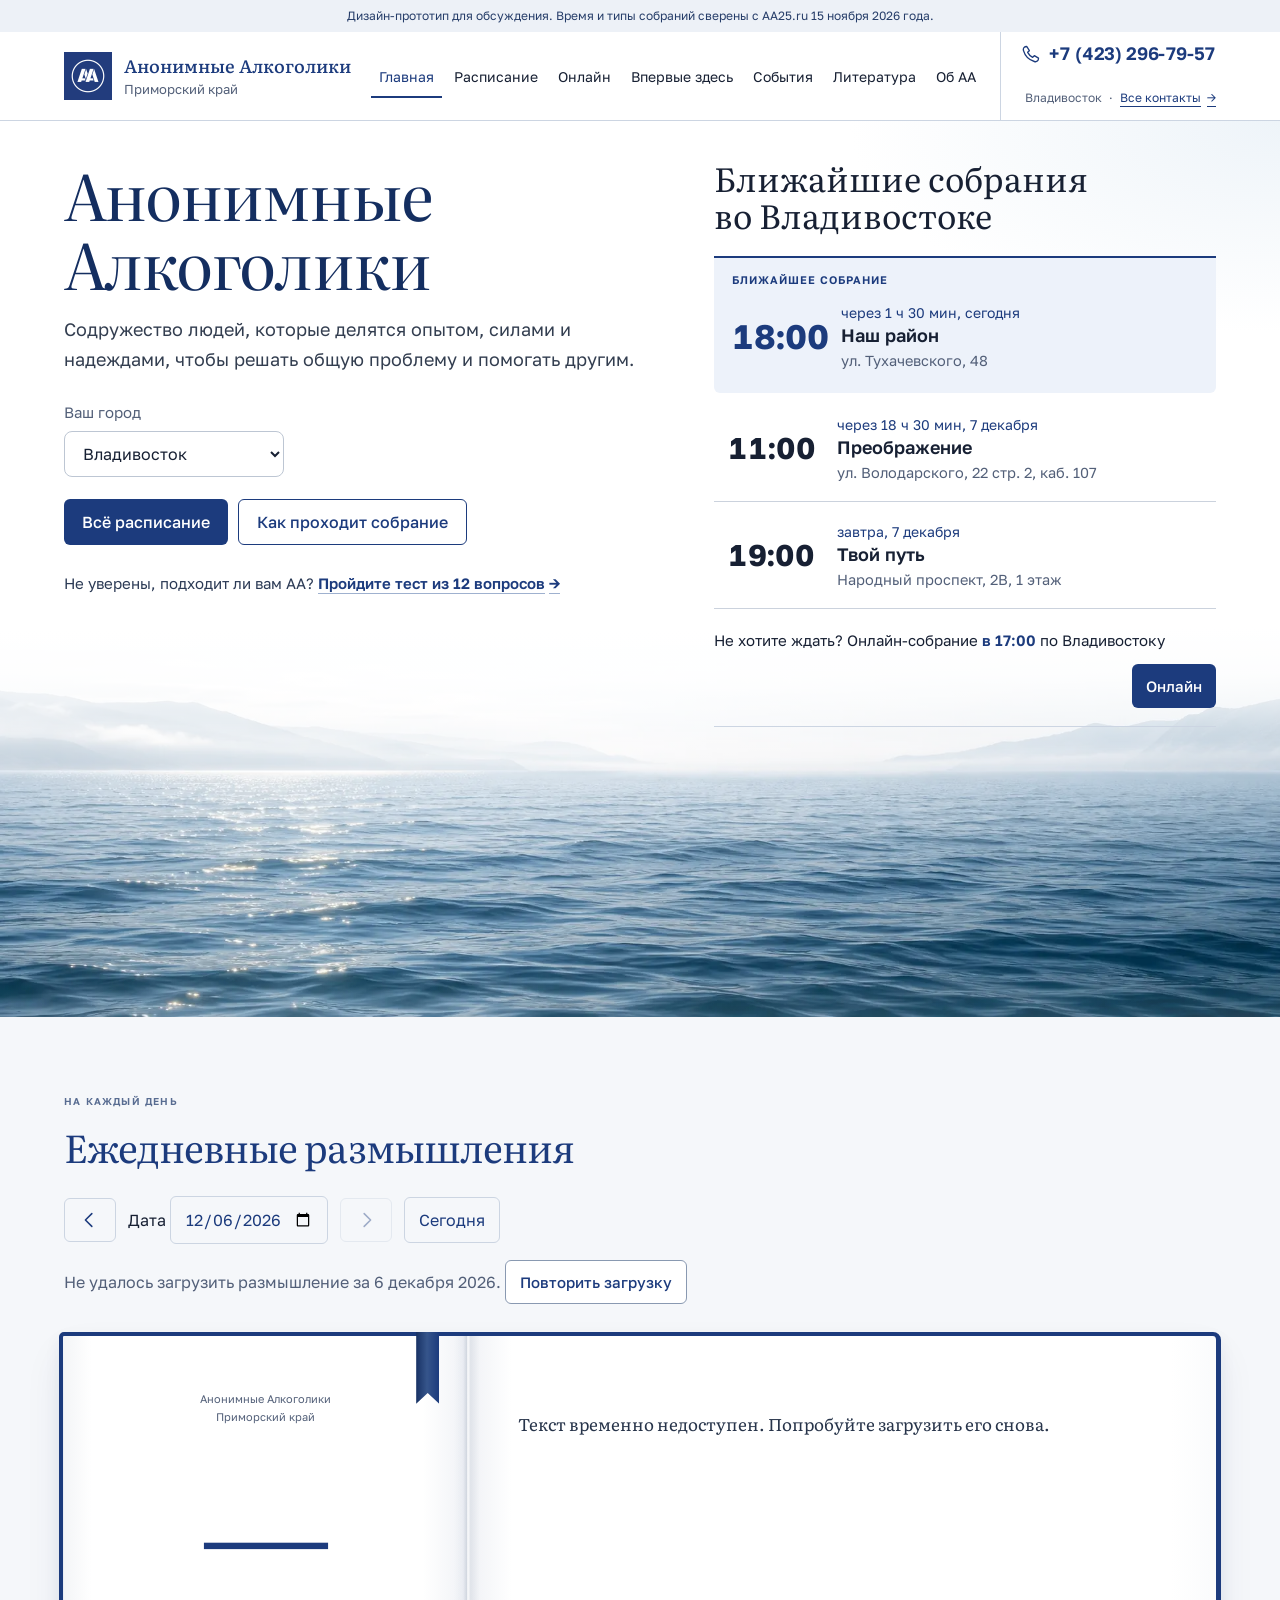
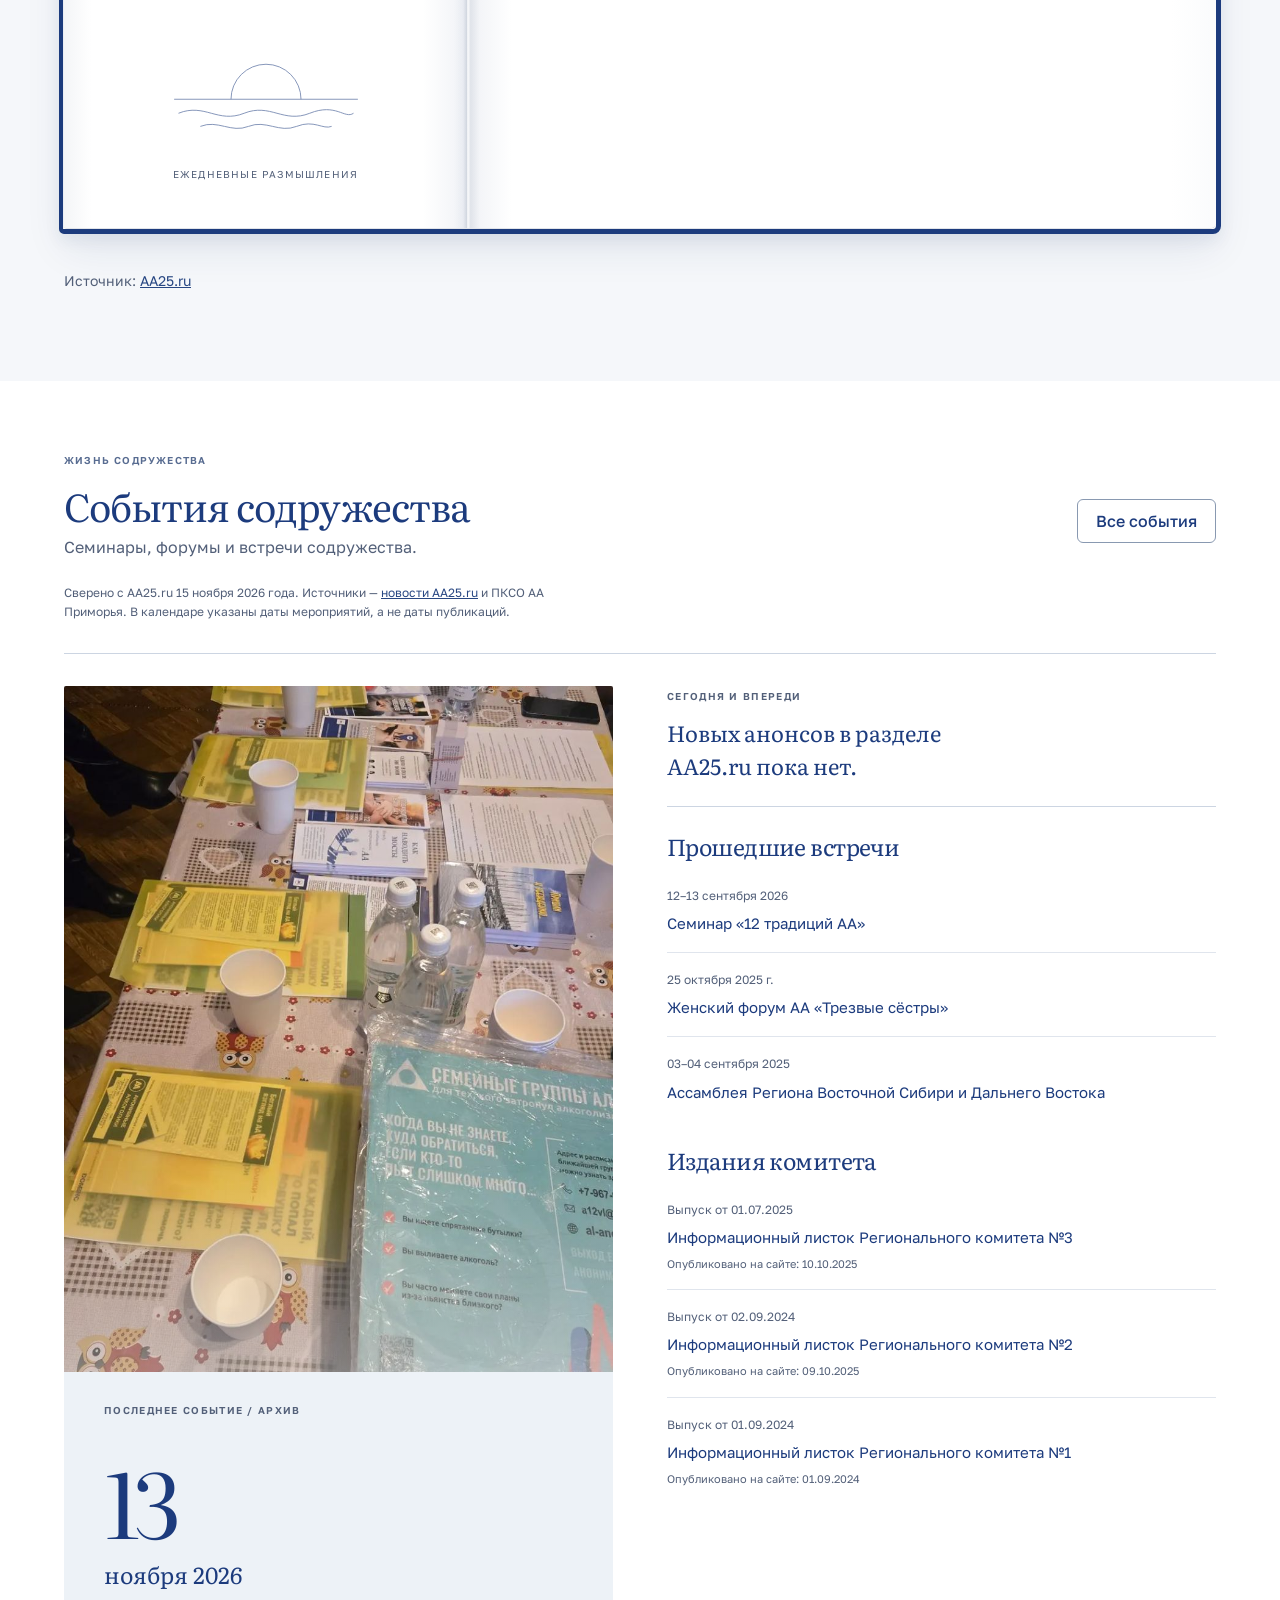
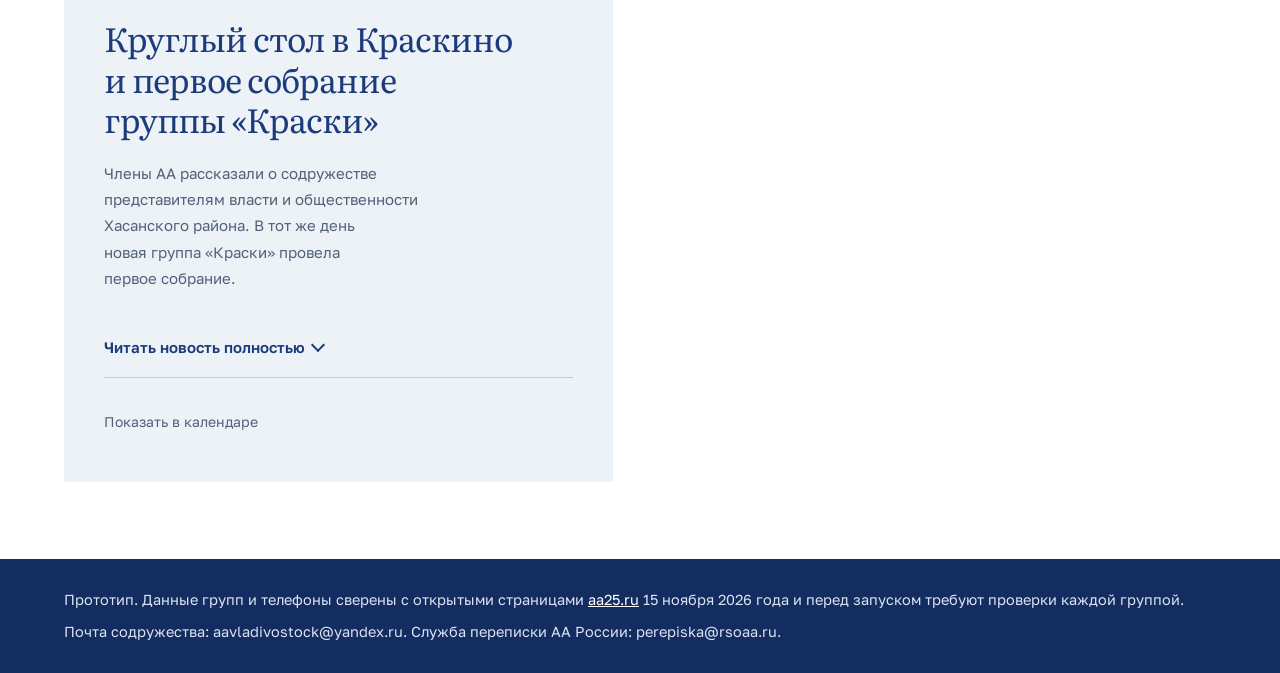
==== v2/index.html @ 610d0e95 "«Краски» — открытые собрания; версии у файлов скриптов и стилей, чтобы браузер не показывал старое C" ====
<!DOCTYPE html>
<html lang="ru">
<head>
<meta charset="utf-8">
<meta name="viewport" content="width=device-width, initial-scale=1">
<title>Прототип: Анонимные Алкоголики Приморского края</title>
<link rel="preconnect" href="https://fonts.googleapis.com">
<link rel="preconnect" href="https://fonts.gstatic.com" crossorigin>
<link href="https://fonts.googleapis.com/css2?family=Golos+Text:wght@400;600&family=Literata:opsz,wght@7..72,400&display=swap" rel="stylesheet">

<link rel="stylesheet" href="assets/styles/style-1.css?v=20261116c">
<link rel="stylesheet" href="assets/styles/style-2.css?v=20261116c">
<script id="reading-archive" type="application/json">{"11-15":{"date":"2026-11-15T00:00:00","link":"https://aa25.ru/2026/11/15/15-%d0%bd%d0%be%d1%8f%d0%b1%d1%80%d1%8f/","title":{"rendered":"15 ноября"},"content":{"rendered":"\n\u003ch1 class=\"wp-block-heading\">ЖИЗНЕННО ВАЖНАЯ ПОДДЕРЖКА\u003c/h1>\n\n\n\n\u003cblockquote class=\"wp-block-quote is-layout-flow wp-block-quote-is-layout-flow\">\u003cp>\u003cstrong>Те из нас, кто стал регулярно молиться, не могут обходиться без молитвы как без воздуха, пищи или солнечного света. И по одним и тем же причинам. Когда мы отказываем себе в воздухе, свете или пище, наше тело страдает. Точно также, когда мы отказываемся от медитации и молитвы, мы лишаем наше сознание, наши чувства и нашу интуицию жизненно необходимой для них поддержки. \u003c/strong>\u003cbr>\u003cstrong>\u003cem>\u003ca href=\"http://bonifatiy.narod.ru/12x12/12cont.htm\">Двенадцать шагов и двенадцать традиций\u003c/a>, с. 110-111\u003cbr>Twelve Steps and Twelve Traditions, p. 97\u003c/em>\u003c/strong>\u003c/p>\u003c/blockquote>\n\n\n\n\u003cp class=\"wp-block-paragraph\">Одиннадцатый Шаг не должен подавлять меня. Осознанный контакт с Богом может быть таким же простым и столь же глубоким, как и осознанный контакт с другим человеком. Я могу улыбаться. Я могу слушать. Я могу прощать. Каждая встреча с другим человеком — это возможность для молитвы, для признания присутствия во мне Бога. \u003cbr>\u003cbr>Сегодня я могу немного приблизить себя к Высшей Силе. Чем больше я ищу красоту Божьего творения в других людях, тем увереннее я в Его присутствии во мне\u003c/p>\n","protected":false}},"11-14":{"date":"2026-11-14T00:00:00","link":"https://aa25.ru/2026/11/14/14-%d0%bd%d0%be%d1%8f%d0%b1%d1%80%d1%8f/","title":{"rendered":"14 ноября"},"content":{"rendered":"\n\u003ch1 class=\"wp-block-heading\">ИНТУИЦИЯ И ВДОХНОВЕНИЕ\u003c/h1>\n\n\n\n\u003cblockquote class=\"wp-block-quote is-layout-flow wp-block-quote-is-layout-flow\">\u003cp>\u003cstrong>&#8230;должны просить вдохновения у Бога, чтобы у нас появились интуитивные мысли или решения. Мы успокаиваемся и не нервничаем. Мы ни с кем и ни с чем не боремся. \u003c/strong>\u003cbr>\u003cstrong>\u003cem>Анонимные Алкоголики, с. 84\u003cbr>Alcoholics Anonymous, p. 86\u003c/em>\u003c/strong>\u003c/p>\u003c/blockquote>\n\n\n\n\u003cp class=\"wp-block-paragraph\">Я трачу свое время на то, что по-настоящему люблю. Одиннадцатый Шаг — это соблюдение дисциплины, позволяющей мне и моей Высшей Силе быть вместе, напоминающей, что с Божьей помощью возможны у меня и интуиция, и вдохновение. Постоянно практикуя этот Шаг, я могу научиться любить себя. Упорными усилиями улучшая мой осознанный контакт с Высшей Силой, я напоминаю себе о своем нездоровом прошлом с его грандиозными размышлениями и планами и ложным ощущением своего всемогущества. Когда я прошу о силе исполнять Божью волю, я осознаю свое бессилие. Смирение и здоровая любовь к себе совместимы — и это прямой результат работы по Одиннадцатому Шагу\u003c/p>\n","protected":false}},"11-13":{"date":"2026-11-13T00:00:00","link":"https://aa25.ru/2026/11/13/13-%d0%bd%d0%be%d1%8f%d0%b1%d1%80%d1%8f/","title":{"rendered":"13 ноября"},"content":{"rendered":"\n\u003ch1 class=\"wp-block-heading\">ВЫГЛЯНУТЬ ЗА ПРЕДЕЛЫ СВОЕГО «Я»\u003c/h1>\n\n\n\n\u003cblockquote class=\"wp-block-quote is-layout-flow wp-block-quote-is-layout-flow\">\u003cp>\u003cstrong>В особенности мы просим освободить нас от своеволия и при этом помним, что не следует просить что-либо только для самого себя. Мы можем просить что-либо для себя, если это принесет пользу и другим. Мы никогда не молимся о том, чтобы осуществить свои эгоистические цели. \u003c/strong>\u003cbr>\u003cstrong>\u003cem>Анонимные Алкоголики, с. 84\u003cbr>Alcoholics Anonymous, p. 87\u003c/em>\u003c/strong>\u003c/p>\u003c/blockquote>\n\n\n\n\u003cp class=\"wp-block-paragraph\">Как активный алкоголик я позволял эгоизму цвести в моей жизни пышным цветом. Я так был поглощен своим пьянством и эгоистическими привычками, что люди и нравственные принципы всегда отходили на второй план. Сейчас, когда я больше молюсь о благополучии других, чем о «своих эгоистических интересах», я учусь отказываться от эгоистических привязанностей, заботясь о своих собратьях и готовясь к тому дню, когда мне потребуется отпустить все земные привязанности\u003c/p>\n","protected":false}},"11-12":{"date":"2026-11-12T00:00:00","link":"https://aa25.ru/2026/11/12/12-%d0%bd%d0%be%d1%8f%d0%b1%d1%80%d1%8f/","title":{"rendered":"12 ноября"},"content":{"rendered":"\n\u003ch1 class=\"wp-block-heading\">УТРЕННИЕ МЫСЛИ\u003c/h1>\n\n\n\n\u003cblockquote class=\"wp-block-quote is-layout-flow wp-block-quote-is-layout-flow\">\u003cp>\u003cstrong>Спрашивайте Его во время вашего углубленного утреннего размышления, что вы можете сделать для тех, кто еще болен. \u003c/strong>\u003cbr>\u003cstrong>\u003cem>Анонимные Алкоголики, с. 160\u003cbr>Alcoholics Anonymous, p. 164\u003c/em>\u003c/strong>\u003c/p>\u003c/blockquote>\n\n\n\n\u003cp class=\"wp-block-paragraph\">Многие годы я размышлял о Божьей воле в отношении меня, веря в то, что мне, возможно, уготована великая судьба. В конце концов, я родился в определенной вере, и разве не сказали мне еще в раннем детстве, что я «избран»? Когда я размышлял об этом слове, до меня \u003cem>наконец\u003c/em> дошло, что воля Божья, которую мне надлежит исполнить, проста и заключается в моей ежедневной работе по Двенадцатому Шагу. Более того, я осознал, что делать это нужно полной мерой моих сил и способностей. Вскоре я узнал, что такая практика помогает мне быть в гуще всех событий дня\u003c/p>\n","protected":false}},"11-11":{"date":"2026-11-11T00:00:00","link":"https://aa25.ru/2026/11/11/11-%d0%bd%d0%be%d1%8f%d0%b1%d1%80%d1%8f/","title":{"rendered":"11 ноября"},"content":{"rendered":"\n\u003ch1 class=\"wp-block-heading\">ПРИНЯТЬ САМОГО СЕБЯ\u003c/h1>\n\n\n\n\u003cblockquote class=\"wp-block-quote is-layout-flow wp-block-quote-is-layout-flow\">\u003cp>\u003cstrong>Мы знаем, что Бог с любовью присматривает за нами. Мы знаем, что, когда мы обратимся к Нему, все будет у нас хорошо и сегодня, и всегда&#8230; \u003c/strong>\u003cbr>\u003cstrong>\u003cem>\u003ca href=\"http://bonifatiy.narod.ru/12x12/12cont.htm\">Двенадцать шагов и двенадцать традиций\u003c/a>, с. 119\u003cbr>Twelve Steps and Twelve Traditions, p. 105\u003c/em>\u003c/strong>\u003c/p>\u003c/blockquote>\n\n\n\n\u003cp class=\"wp-block-paragraph\">Я молюсь за подаренную мне готовность помнить, что я дитя Бога, святая душа в человеческой оболочке и что моя основная и насущная задача — принимать, познавать, любить и воспитывать самого себя. Принимая себя, я принимаю Божью волю. Познавая и любя себя, я познаю и люблю Бога. Воспитывая себя, я действую по воле Божьей. \u003cbr>\u003cbr>Я молюсь о желании избавиться от высокомерной самокритики, чтобы славить Бога, при этом смиренно принимая себя и заботясь о себе\u003c/p>\n","protected":false}},"11-10":{"date":"2026-11-10T00:00:00","link":"https://aa25.ru/2026/11/10/10-%d0%bd%d0%be%d1%8f%d0%b1%d1%80%d1%8f/","title":{"rendered":"10 ноября"},"content":{"rendered":"\n\u003ch1 class=\"wp-block-heading\">ЧУВСТВО СОПРИЧАСТНОСТИ\u003c/h1>\n\n\n\n\u003cblockquote class=\"wp-block-quote is-layout-flow wp-block-quote-is-layout-flow\">\u003cp>\u003cstrong>Возможно, одна из самых больших наград, которую мы получаем за наши молитвы и медитацию, это чувство \u003cem>приобщения\u003c/em>. \u003c/strong>\u003cbr>\u003cstrong>\u003cem>\u003ca href=\"http://bonifatiy.narod.ru/12x12/12cont.htm\">Двенадцать шагов и двенадцать традиций\u003c/a>, с. 119\u003cbr>Twelve Steps and Twelve Traditions, p. 105\u003c/em>\u003c/strong>\u003c/p>\u003c/blockquote>\n\n\n\n\u003cp class=\"wp-block-paragraph\">Так вот оно что — сопричастность! После углубленного размышления я понял, что чувство, охватившее меня, было приобщением, чувством общности с другими, ведь мне было так легко и свободно. Я ощущал внутренний покой и готовность устранять мелкие неурядицы. Мне нравится мое чувство юмора. В ежедневной суете у меня возникает удивительное ощущение сопричастности созидательному потоку Божьего мира. То, что молитва и медитация напрямую вписаны в образ жизни АА, необычайно благотворно для всех нас\u003c/p>\n","protected":false}},"11-09":{"date":"2026-11-09T00:00:00","link":"https://aa25.ru/2026/11/09/9-%d0%bd%d0%be%d1%8f%d0%b1%d1%80%d1%8f/","title":{"rendered":"9 ноября"},"content":{"rendered":"\n\u003ch1 class=\"wp-block-heading\">ВОЙТИ В СОЛНЕЧНЫЙ СВЕТ\u003c/h1>\n\n\n\n\u003cblockquote class=\"wp-block-quote is-layout-flow wp-block-quote-is-layout-flow\">\u003cp>\u003cstrong>Но прежде всего мы захотим солнечного света; ничто не может расти в темноте. Углубленное размышление — это наш шаг вперёд, к солнечному свету. \u003c/strong>\u003cbr>\u003cstrong>\u003cem>Как это видит Билл\u003cbr>As Bill Sees It, p. 10\u003c/em>\u003c/strong>\u003c/p>\u003c/blockquote>\n\n\n\n\u003cp class=\"wp-block-paragraph\">Иногда мне кажется, что у меня нет времени на размышления и молитву, и забываю при этом, что раньше всегда находил время на выпивку. Время можно найти для чего угодно, особенно если я этого очень хочу. Планируя свой день, необходимо отвести какое-то время для ежедневных молитв и медитаций. По утрам я прочитываю страницу из книг нашего Содружества и говорю: «Благодарю Тебя, Боже!» вечером, перед сном. Когда молитва входит в привычку, я отвожу ей больше времени, не замечая даже, как она вклинивается в мой плотно занятый день. Если мне трудно молиться, я просто повторяю «Отче Наш», потому что эта молитва действительно охватывает всё. Затем я думаю о том, за что я благодарен, и произношу слова благодарности. \u003cbr>\u003cbr>Мне нет нужды закрываться где-то для молитвы. Это можно сделать и в помещении, где полно народу. Я просто мысленно отстраняюсь. По мере того как я продолжаю регулярно молиться, я понимаю, что мне уже не надо слов вслух, потому что Бог может слышать — и слышит мои мысли\u003c/p>\n","protected":false}},"11-08":{"date":"2026-11-08T00:00:00","link":"https://aa25.ru/2026/11/08/8-%d0%bd%d0%be%d1%8f%d0%b1%d1%80%d1%8f/","title":{"rendered":"8 ноября"},"content":{"rendered":"\n\u003ch1 class=\"wp-block-heading\">ИНДИВИДУАЛЬНОЕ ПУТЕШЕСТВИЕ\u003c/h1>\n\n\n\n\u003cblockquote class=\"wp-block-quote is-layout-flow wp-block-quote-is-layout-flow\">\u003cp>\u003cstrong>Искусство медитации всегда может совершенствоваться. Для этого не существует границ ни в ширину, ни в высоту. После такого наставления&#8230; становится ясно, что медитация — это индивидуальное путешествие в неизведанное, которое каждый из нас совершает по-своему. \u003c/strong>\u003cbr>\u003cstrong>\u003cem>\u003ca href=\"http://bonifatiy.narod.ru/12x12/12cont.htm\">Двенадцать шагов и двенадцать традиций\u003c/a>, с. 109\u003cbr>Twelve Steps and Twelve Traditions, p. 101\u003c/em>\u003c/strong>\u003c/p>\u003c/blockquote>\n\n\n\n\u003cp class=\"wp-block-paragraph\">Духовно я расту с Богом, как я Его понимаю, и с Ним обретаю себя истинного. Ежедневные размышления и молитвы укрепляют и обновляют мой источник благополучия. Тогда я открываюсь, чтобы принять все, что Он мне предлагает. С Богом я уверен, что мое жизненное путешествие будет таким, как хочет Он. Я благодарен, что в моей жизни есть Бог\u003c/p>\n","protected":false}},"11-07":{"date":"2026-11-07T00:00:00","link":"https://aa25.ru/2026/11/07/7-%d0%bd%d0%be%d1%8f%d0%b1%d1%80%d1%8f/","title":{"rendered":"7 ноября"},"content":{"rendered":"\n\u003ch1 class=\"wp-block-heading\">ОТПУСТИ И ПОЛОЖИСЬ НА БОГА\u003c/h1>\n\n\n\n\u003cblockquote class=\"wp-block-quote is-layout-flow wp-block-quote-is-layout-flow\">\u003cp>\u003cstrong>&#8230;молясь лишь о знании Его воли, которую нам надлежит исполнить, и о даровании силы для этого. \u003c/strong>\u003cbr>\u003cstrong>\u003cem>\u003ca href=\"http://bonifatiy.narod.ru/12x12/12cont.htm\">Двенадцать шагов и двенадцать традиций\u003c/a>, с. 109\u003cbr>Twelve Steps and Twelve Traditions, p. 96\u003c/em>\u003c/strong>\u003c/p>\u003c/blockquote>\n\n\n\n\u003cp class=\"wp-block-paragraph\">Когда я «отпускаю и полагаюсь на Бога», то и рассуждаю более ясно и мудро. Избавившись от сконцентрированности на чем-то конкретном, я быстро избавляюсь от боли и дискомфорта. А поскольку мне трудно «отпустить» мысли и чувства, причиняющие огромные страдания, то все, что мне нужно в этот момент, — позволить Богу, как я Его понимаю, освободить меня от них. И тогда тревожные мысли, чувства и воспоминания покидают меня. \u003cbr>\u003cbr>Получая помощь от Бога, я учусь понимать Его и день за днем справляться с любыми проблемами на моем пути. Только тогда я могу жить, побеждая алкоголь и наслаждаясь спокойной трезвостью\u003c/p>\n","protected":false}},"11-06":{"date":"2026-11-06T00:00:00","link":"https://aa25.ru/2026/11/06/6-%d0%bd%d0%be%d1%8f%d0%b1%d1%80%d1%8f/","title":{"rendered":"6 ноября"},"content":{"rendered":"\n\u003ch1 class=\"wp-block-heading\">ИДТИ В ПОТОКЕ\u003c/h1>\n\n\n\n\u003cblockquote class=\"wp-block-quote is-layout-flow wp-block-quote-is-layout-flow\">\u003cp>\u003cstrong>Стремились путем молитвы и размышления углубить соприкосновение с Богом, как мы понимали Его&#8230; \u003c/strong>\u003cbr>\u003cstrong>\u003cem>\u003ca href=\"http://bonifatiy.narod.ru/12x12/12cont.htm\">Двенадцать шагов и двенадцать традиций\u003c/a>, с. 109\u003cbr>Twelve Steps and Twelve Traditions, p. 96\u003c/em>\u003c/strong>\u003c/p>\u003c/blockquote>\n\n\n\n\u003cp class=\"wp-block-paragraph\">Первые слова, которые я произношу по утрам: «Я встаю, Боже, исполнять Твою волю». Это самая короткая молитва, которую я знаю, и она глубоко врезалась в мое сознание и душу. Молитва не изменяет отношение Бога ко мне, она изменяет мое отношение к Богу. В отличие от молитвы, углубленное размышление — это время тишины, время без слов. Сосредоточиться означает снять физическое напряжение, быть эмоционально спокойным, сконцентрированным и осознающим себя духовно. \u003cbr>\u003cbr>Один из способов держать себя открытым и улучшать свое осознанное соприкосновение с Богом — постоянно поддерживать в себе чувство благодарности Ему. Когда я благодарен, в моей жизни происходит много хорошего. Не Бог перегораживает этот поток, а мое негативное отношение\u003c/p>\n","protected":false}},"11-05":{"date":"2026-11-05T00:00:00","link":"https://aa25.ru/2026/11/05/5-%d0%bd%d0%be%d1%8f%d0%b1%d1%80%d1%8f/","title":{"rendered":"5 ноября"},"content":{"rendered":"\n\u003ch1 class=\"wp-block-heading\">КАЧЕСТВО ВЕРЫ\u003c/h1>\n\n\n\n\u003cblockquote class=\"wp-block-quote is-layout-flow wp-block-quote-is-layout-flow\">\u003cp>\u003cstrong>Здесь дело в качестве веры&#8230; Если мерить по большому счету, то мы так и не удосужились провести серьезную и глубокую критическую оценку своих душевных качеств&#8230; Мы даже не умели по-настоящему молиться. Мы всегда говорили: «Исполни мои желания» вместо того, чтобы сказать: «Да исполнится воля Твоя». \u003c/strong>\u003cbr>\u003cstrong>\u003cem>\u003ca href=\"http://bonifatiy.narod.ru/12x12/12cont.htm\">Двенадцать шагов и двенадцать традиций\u003c/a>, с. 39\u003cbr>Twelve Steps and Twelve Traditions, p. 32\u003c/em>\u003c/strong>\u003c/p>\u003c/blockquote>\n\n\n\n\u003cp class=\"wp-block-paragraph\">Бог не дарует мне материальных благ, не избавляет от страданий и бед. Но Он дает мне душевный покой и способность справляться с жизненными трудностями. Мои молитвы просты. Во-первых, в них выражается моя благодарность за все хорошее в моей жизни, независимо от того, насколько трудно мне это далось, и, во-вторых, я прошу только о силе и мудрости исполнять Его волю. Он отвечает решением моих проблем, поддержкой моей способности пережить ежедневные неурядицы со спокойствием, о котором я и не подозревал, и с силой, позволяющей на практике применять принципы АА в повседневных делах\u003c/p>\n","protected":false}},"11-04":{"date":"2026-11-04T00:00:00","link":"https://aa25.ru/2026/11/04/4-%d0%bd%d0%be%d1%8f%d0%b1%d1%80%d1%8f/","title":{"rendered":"4 ноября"},"content":{"rendered":"\n\u003ch1 class=\"wp-block-heading\">КАЖДОДНЕВНАЯ ДИСЦИПЛИНА\u003c/h1>\n\n\n\n\u003cblockquote class=\"wp-block-quote is-layout-flow wp-block-quote-is-layout-flow\">\u003cp>\u003cstrong>&#8230;но когда они [самоанализ, медитация и молитва] логически переплетены, они образуют нерушимое основание жизни человека. \u003c/strong>\u003cbr>\u003cstrong>\u003cem>\u003ca href=\"http://bonifatiy.narod.ru/12x12/12cont.htm\">Двенадцать шагов и двенадцать традиций\u003c/a>, с. 111\u003cbr>Twelve Steps and Twelve Traditions, p. 98\u003c/em>\u003c/strong>\u003c/p>\u003c/blockquote>\n\n\n\n\u003cp class=\"wp-block-paragraph\">Последними тремя Шагами Программы любящий Бог обуздывает мою своевольную натуру. Если я вечером уделяю хотя бы несколько минут просмотру основных событий дня, отмечая и признавая при этом не самые приятные их аспекты, то я таким образом собираю свою личную историю. А она крайне важна для самопознания. Я вижу свой духовный рост или его отсутствие и, молясь, прошу об освобождении меня от причиняющих мне боль и страдания недостатков. Медитация и молитва учат меня искусству сосредоточиться и слушать. Я чувствую, как затихают дневные страсти, когда я молюсь о Божьей воле и Его руководстве. Обращение к Нему за помощью в моем стремлении к совершенству позволяет мне по-новому посмотреть на повседневную обыденность. Теперь я знаю, что любая, хорошо выполненная мною работа достойна уважения. Ежедневная молитва и размышления дисциплинируют меня, поддерживают в здоровом душевном состоянии, готовым лицом к лицу встретить все, что несет мне день, без мыслей о выпивке\u003c/p>\n","protected":false}},"11-03":{"date":"2026-11-03T00:00:00","link":"https://aa25.ru/2026/11/03/3-%d0%bd%d0%be%d1%8f%d0%b1%d1%80%d1%8f/","title":{"rendered":"3 ноября"},"content":{"rendered":"\n\u003ch1 class=\"wp-block-heading\">СОСРЕДОТОЧИТЬСЯ И СЛУШАТЬ\u003c/h1>\n\n\n\n\u003cblockquote class=\"wp-block-quote is-layout-flow wp-block-quote-is-layout-flow\">\u003cp>\u003cstrong>Существует прямая связь между самоанализом, медитацией и молитвой. Взятые отдельно, они приносят много пользы и облегчения человеку. \u003c/strong>\u003cbr>\u003cstrong>\u003cem>\u003ca href=\"http://bonifatiy.narod.ru/12x12/12cont.htm\">Двенадцать шагов и двенадцать традиций\u003c/a>, с. 111\u003cbr>Twelve Steps and Twelve Traditions, p. 98\u003c/em>\u003c/strong>\u003c/p>\u003c/blockquote>\n\n\n\n\u003cp class=\"wp-block-paragraph\">Если я сначала занимаюсь самоанализом, у меня наверняка хватит смирения для молитвы и размышления, потому что я увижу и почувствую необходимость этого. Некоторые предпочитают начинать с молитвы и завершать ею, самоанализ же и медитацию оставляя где-то посередине. Другие начинают с углубленного размышления, стремясь услышать от Бога совет о своих скрытых или не известных еще недостатках. Еще кто-то письменно или устно работает по своим недостаткам, заканчивая словами благодарности или благодарственной молитвой. \u003cbr>\u003cbr>Эти три составляющие: самоанализ, углубленное размышление и молитва — образуют круг без начала и без конца. Независимо от того, где и как я начинаю, в конце концов я достигаю цели — самой лучшей жизни\u003c/p>\n","protected":false}},"11-02":{"date":"2026-11-02T00:00:00","link":"https://aa25.ru/2026/11/02/2-%d0%bd%d0%be%d1%8f%d0%b1%d1%80%d1%8f/","title":{"rendered":"2 ноября"},"content":{"rendered":"\n\u003ch1 class=\"wp-block-heading\">ПОДДЕРЖИВАТЬ ОПТИМИЗМ\u003c/h1>\n\n\n\n\u003cblockquote class=\"wp-block-quote is-layout-flow wp-block-quote-is-layout-flow\">\u003cp>\u003cstrong>Другие Шаги помогают нам оставаться трезвыми и как-то держаться. А Одиннадцатый Шаг помогает нам духовно расти&#8230; \u003c/strong>\u003cbr>\u003cstrong>\u003cem>Язык сердца\u003cbr>The Language of the Heart, p. 240\u003c/em>\u003c/strong>\u003c/p>\u003c/blockquote>\n\n\n\n\u003cp class=\"wp-block-paragraph\">Трезвому алкоголику значительно легче сохранять жизненный оптимизм. Мой оптимизм — это естественный результат того, что я постепенно научился извлекать для себя из каждой ситуации лучшее, а не худшее. По мере того как продолжается моя физическая трезвость, я выхожу из тумана, обретаю более ясную перспективу и способность понять, в каком направлении двигаться. Но не менее чем физическая трезвость, важна для меня и возможность достичь большего духовного потенциала. А это возможно, только если я развиваю свою готовность постоянно использовать руководство и помощь Высшей Силы. Такая способность вытекает из изучения и применения на практике принципов Программы АА. Сочетание физической и духовной трезвости составляет суть позитивного подхода к жизни\u003c/p>\n","protected":false}},"11-01":{"date":"2026-11-01T00:00:00","link":"https://aa25.ru/2026/11/01/1-%d0%bd%d0%be%d1%8f%d0%b1%d1%80%d1%8f/","title":{"rendered":"1 ноября"},"content":{"rendered":"\n\u003ch1 class=\"wp-block-heading\">Я НЕ МОГУ ИЗМЕНИТЬ НАПРАВЛЕНИЕ ВЕТРА\u003c/h1>\n\n\n\n\u003cblockquote class=\"wp-block-quote is-layout-flow wp-block-quote-is-layout-flow\">\u003cp>\u003cstrong>Существует опасность, что, забросив всю духовную программу, мы, так сказать, почием на лаврах. Тогда нас подстерегает опасность, потому что алкоголь — коварный враг. \u003c/strong>\u003cbr>\u003cstrong>\u003cem>Анонимные Алкоголики, с. 82\u003cbr>Alcoholics Anonymous, p. 85\u003c/em>\u003c/strong>\u003c/p>\u003c/blockquote>\n\n\n\n\u003cp class=\"wp-block-paragraph\">Мой первый наставник говорил, что о молитве и углубленном размышлении надо помнить следующее: во-первых, — надо начать, а во-вторых, — надо продолжать. Я пришел в АА духовным банкротом. Если я и обращался к Богу, то тогда только, когда для выполнения какой-либо задачи собственной силы воли мне недоставало или же когда меня накрывал всепоглощающий страх. \u003cbr>\u003cbr>Сегодня я благодарен за новую жизнь, в которой мои молитвы — это молитвы благодарности. Молясь, я больше слушаю, чем говорю. Сегодня я знаю, что если не могу изменить направление ветра, то уж правильно поставить парус я в состоянии. Я знаю разницу между суеверием и духовностью. Я знаю, что есть благодатный путь правды и множество путей неправды\u003c/p>\n","protected":false}},"10-31":{"date":"2026-10-31T00:00:00","link":"https://aa25.ru/2026/10/31/31-%d0%be%d0%ba%d1%82%d1%8f%d0%b1%d1%80%d1%8f/","title":{"rendered":"31 октября"},"content":{"rendered":"\n\u003ch1 class=\"wp-block-heading\">ИЗБЕЖАТЬ СОПЕРНИЧЕСТВА\u003c/h1>\n\n\n\n\u003cblockquote class=\"wp-block-quote is-layout-flow wp-block-quote-is-layout-flow\">\u003cp>\u003cstrong>История дает нам достаточно примеров соперничавших наций и боровшихся группировок, которые в конце концов распались, потому что были созданы для соперничества или оказались втянутыми в него. Иные развалились из-за полнейшего самодовольства, пытаясь навязать остальной части человечества «золотой век» в своем особом понимании. \u003c/strong>\u003cbr>\u003cstrong>\u003cem>\u003ca href=\"http://bonifatiy.narod.ru/12x12/12cont.htm\">Двенадцать шагов и двенадцать традиций\u003c/a>, с. 196-197\u003cbr>Twelve Steps and Twelve Traditions, p. 176\u003c/em>\u003c/strong>\u003c/p>\u003c/blockquote>\n\n\n\n\u003cp class=\"wp-block-paragraph\">Как член АА и наставник я знаю, что могу причинить реальный вред, если поддамся искушению давать кому бы то ни было советы по медицинским, материальным или религиозным проблемам. Я не врач, не консультант и не адвокат. Я не должен никому указывать, как ему или ей надо жить. Однако я могу поделиться тем, как управлялся с подобными ситуациями без алкоголя и как Шаги и Традиции АА помогают мне справляться с жизнью\u003c/p>\n","protected":false}},"10-30":{"date":"2026-10-30T00:00:00","link":"https://aa25.ru/2026/10/30/30-%d0%be%d0%ba%d1%82%d1%8f%d0%b1%d1%80%d1%8f/","title":{"rendered":"30 октября"},"content":{"rendered":"\n\u003ch1 class=\"wp-block-heading\">ЖИВИ И ДАВАЙ ЖИТЬ ДРУГИМ\u003c/h1>\n\n\n\n\u003cblockquote class=\"wp-block-quote is-layout-flow wp-block-quote-is-layout-flow\">\u003cp>\u003cstrong>Ни разу с момента основания АА не было в организации раскола из-за какого-нибудь спорного вопроса. Наше Содружество никогда публично не становилось на позиции одной из сторон в нашем враждующем мире. Это нельзя считать приобретенной добродетелью. Можно сказать, что наше Содружество было рождено с этим качеством&#8230; «Так как мы не ведем этих споров в частных беседах, мы наверняка не будем вести их публично». \u003c/strong>\u003cbr>\u003cstrong>\u003cem>\u003ca href=\"http://bonifatiy.narod.ru/12x12/12cont.htm\">Двенадцать шагов и двенадцать традиций\u003c/a>, с. 196\u003cbr>Twelve Steps and Twelve Traditions, p. 176\u003c/em>\u003c/strong>\u003c/p>\u003c/blockquote>\n\n\n\n\u003cp class=\"wp-block-paragraph\">Помню ли я, что имею право на собственное мнение, но что другие люди вовсе не обязаны его разделять? В этом и заключается духовный смысл девиза «Живи и давай жить другим». Молитва о душевном покое напоминает мне о необходимости с Божьей помощью «принять то, что я не в силах изменить». Может, я все еще пытаюсь изменить других? Когда дело касается «мужества изменить то, что могу», помню ли я, что мои взгляды — это мои взгляды, а ваши — это ваши? Боюсь ли я, как прежде, быть самим собой? Когда речь идет о «мудрости отличить одно от другого», помню ли я, что мои взгляды вытекают из \u003cem>моего\u003c/em> опыта? Не принимаю ли я позу всеведущего, когда мне хочется возразить просто из духа противоречия?\u003c/p>\n","protected":false}},"10-29":{"date":"2026-10-29T00:00:00","link":"https://aa25.ru/2026/10/29/29-%d0%be%d0%ba%d1%82%d1%8f%d0%b1%d1%80%d1%8f/","title":{"rendered":"29 октября"},"content":{"rendered":"\n\u003ch1 class=\"wp-block-heading\">НАШЕ ВЫЖИВАНИЕ\u003c/h1>\n\n\n\n\u003cblockquote class=\"wp-block-quote is-layout-flow wp-block-quote-is-layout-flow\">\u003cp>\u003cstrong>Поскольку избавление от алкоголизма является для нас содержанием жизни, важно, чтобы мы сохранили в полной силе наше средство выживания. \u003c/strong>\u003cbr>\u003cstrong>\u003cem>\u003ca href=\"http://bonifatiy.narod.ru/12x12/12cont.htm\">Двенадцать шагов и двенадцать традиций\u003c/a>, с. 197\u003cbr>Twelve Steps and Twelve Traditions, p. 177\u003c/em>\u003c/strong>\u003c/p>\u003c/blockquote>\n\n\n\n\u003cp class=\"wp-block-paragraph\">\u003cem>Честность\u003c/em>, проявляемая членами АА на собраниях, обладает силой открывать мое сердце. Ничто не может остановить поток энергии, который несет с собой \u003cem>честность\u003c/em>. Единственным препятствием для этого потока является состояние опьянения, но даже и тогда никто не захлопнет дверь перед человеком, если он захочет вернуться. С того самого момента, когда он получил дар трезвости, каждый член АА стоит перед необходимостью ежедневно принимать Программу \u003cem>честности\u003c/em>. \u003cbr>\u003cbr>Моя Высшая Сила создала меня для какой-то цели в жизни. Я прошу Ее принять мои честные усилия продолжать мое путешествие по духовному пути. Я прошу Ее дать мне силу слышать и познавать Ее волю\u003c/p>\n","protected":false}},"10-28":{"date":"2026-10-28T00:00:00","link":"https://aa25.ru/2026/10/28/28-%d0%be%d0%ba%d1%82%d1%8f%d0%b1%d1%80%d1%8f/","title":{"rendered":"28 октября"},"content":{"rendered":"\n\u003ch1 class=\"wp-block-heading\">НИКЕМ НЕ НАРУШЕННАЯ ТРАДИЦИЯ\u003c/h1>\n\n\n\n\u003cblockquote class=\"wp-block-quote is-layout-flow wp-block-quote-is-layout-flow\">\u003cp>\u003cstrong>Мы считаем, что сохранение Содружества и расширение его деятельности имеет гораздо бóльшее значение, чем тот вклад, который мы коллективно могли бы внести в борьбу за какое-нибудь дело. \u003c/strong>\u003cbr>\u003cstrong>\u003cem>\u003ca href=\"http://bonifatiy.narod.ru/12x12/12cont.htm\">Двенадцать шагов и двенадцать традиций\u003c/a>, с. 197\u003cbr>Twelve Steps and Twelve Traditions, p. 177\u003c/em>\u003c/strong>\u003c/p>\u003c/blockquote>\n\n\n\n\u003cp class=\"wp-block-paragraph\">Как много значит для меня то, что не нарушенная никем Традиция, существующая уже более пятидесяти лет, невидимой нитью связывает меня с Биллом У. и с доктором Бобом! Как же сильно я убежден в своем желании оставаться в Содружестве, цели которого постоянны и неколебимы! Я благодарен за то, что энергия АА никогда не распылялась, но концентрировалась на членах Содружества и на трезвости каждого из них. \u003cbr>\u003cbr>Мои убеждения — это то, что делает меня человеком. Я волен иметь собственное мнение, но цель АА, так четко сформулированная более полувека назад, состоит в том, чтобы сохранить мою трезвость. Ради достижения этой цели круглосуточно проходят собрания, тысячи добровольцев работают в тысячах бюро и служб. Подобно солнечным лучам, сфокусированным увеличительным стеклом, объединенный взгляд АА зажег огонь веры в трезвость в миллионах сердец, в том числе и в моем\u003c/p>\n","protected":false}},"10-27":{"date":"2026-10-27T00:00:00","link":"https://aa25.ru/2026/10/27/27-%d0%be%d0%ba%d1%82%d1%8f%d0%b1%d1%80%d1%8f/","title":{"rendered":"27 октября"},"content":{"rendered":"\n\u003ch1 class=\"wp-block-heading\">ДЕЛИТЬСЯ СО ВСЕМ МИРОМ\u003c/h1>\n\n\n\n\u003cblockquote class=\"wp-block-quote is-layout-flow wp-block-quote-is-layout-flow\">\u003cp>\u003cstrong>Единственное, что имеет значение, это то, что он алкоголик, который сам нашел ключ к трезвости. Легко обменяться в среде алкоголиков этими прошлыми страданиями и рассказом об исцелении. Способность к такому контакту — это дар, полученный нами от Бога, и его передача другим является единственной целью, которые ставят перед собой группы АА во всем мире. \u003c/strong>\u003cbr>\u003cstrong>\u003cem>\u003ca href=\"http://bonifatiy.narod.ru/12x12/12cont.htm\">Двенадцать шагов и двенадцать традиций\u003c/a>, с. 169\u003cbr>Twelve Steps and Twelve Traditions, p. 151\u003c/em>\u003c/strong>\u003c/p>\u003c/blockquote>\n\n\n\n\u003cp class=\"wp-block-paragraph\">Сила АА заключается в желании каждого члена и каждой группы в любом уголке мира делиться с другими алкоголиками своими переживаниями и шагами по обретению и поддержания трезвости. Поддерживая осознанный контакт со своей Высшей Силой, я тем самым углубляю свою веру в то, что мне достанет сил для воплощения в жизнь моего желания помогать другим алкоголикам. А это, в свою очередь, обеспечит продолжение жизни чудесного братства АА\u003c/p>\n","protected":false}},"10-26":{"date":"2026-10-26T00:00:00","link":"https://aa25.ru/2026/10/26/26-%d0%be%d0%ba%d1%82%d1%8f%d0%b1%d1%80%d1%8f/","title":{"rendered":"26 октября"},"content":{"rendered":"\n\u003ch1 class=\"wp-block-heading\">ЛИШЬ ОДИН ВЫСШИЙ АВТОРИТЕТ\u003c/h1>\n\n\n\n\u003cblockquote class=\"wp-block-quote is-layout-flow wp-block-quote-is-layout-flow\">\u003cp>\u003cstrong>В делах нашей группы есть лишь один высший авторитет — любящий Бог, воспринимаемый нами в том виде, в котором Он может предстать в нашем групповом сознании. \u003c/strong>\u003cbr>\u003cstrong>\u003cem>\u003ca href=\"http://bonifatiy.narod.ru/12x12/12cont.htm\">Двенадцать шагов и двенадцать традиций\u003c/a>, с. 147\u003cbr>Twelve Steps and Twelve Traditions, p. 132\u003c/em>\u003c/strong>\u003c/p>\u003c/blockquote>\n\n\n\n\u003cp class=\"wp-block-paragraph\">Когда мои собратья по АА избирают меня для исполнения каких-то небольших обязанностей, я прошу Бога даровать мне терпение, непредвзятость и готовность выслушать тех, кем мне доверено руководить. Я обязан помнить, что я лишь облеченный доверием исполнитель, а не «правитель», не «учитель» и не «инструктор». Бог направляет мои слова и действия, а я отвечаю за то, чтобы следовать Его предложениям. Доверие — вот мой девиз. Я доверяю тем, кто руководит. В нашем Содружестве все полномочия «править балом» отданы высшему авторитету — Богу\u003c/p>\n","protected":false}},"10-25":{"date":"2026-10-25T00:00:00","link":"https://aa25.ru/2026/10/25/25-%d0%be%d0%ba%d1%82%d1%8f%d0%b1%d1%80%d1%8f/","title":{"rendered":"25 октября"},"content":{"rendered":"\n\u003ch1 class=\"wp-block-heading\">БИЕНИЕ СЕРДЦА АА\u003c/h1>\n\n\n\n\u003cblockquote class=\"wp-block-quote is-layout-flow wp-block-quote-is-layout-flow\">\u003cp>\u003cstrong>Без единства сердце АА перестанет биться&#8230; \u003c/strong>\u003cbr>\u003cstrong>\u003cem>Как это видит Билл\u003cbr>As Bill Sees It, p. 125\u003c/em>\u003c/strong>\u003c/p>\u003c/blockquote>\n\n\n\n\u003cp class=\"wp-block-paragraph\">Без единства я не смог бы выздоравливать в АА день за днем. Придерживаясь принципа единства в своей группе, с другими членами АА и на всех уровнях этого великого Содружества, я четко осознаю, что являюсь частью чуда, сотворенного Божьей волей. Способность Билла У. и доктора Боба сообща работать и делиться с другими членами АА говорит мне, что отдавать означает сохранять. Единство — это целостность, а Содружество — для всех нас\u003c/p>\n","protected":false}},"10-24":{"date":"2026-10-24T00:00:00","link":"https://aa25.ru/2026/10/24/24-%d0%be%d0%ba%d1%82%d1%8f%d0%b1%d1%80%d1%8f/","title":{"rendered":"24 октября"},"content":{"rendered":"\n\u003ch1 class=\"wp-block-heading\">«ВЕРОЙ И РАБОТОЙ»\u003c/h1>\n\n\n\n\u003cblockquote class=\"wp-block-quote is-layout-flow wp-block-quote-is-layout-flow\">\u003cp>\u003cstrong>Структура нашего Содружества обрела форму в горниле практики&#8230; Так было и с Содружеством АА. Вера и деятельность стали основой приобретенного нами огромного опыта. Он живет в Двенадцати Традициях Анонимных Алкоголиков, которые с Божьей помощью сохранят наше единство до тех пор, пока мы нужны Ему. \u003c/strong>\u003cbr>\u003cstrong>\u003cem>\u003ca href=\"http://bonifatiy.narod.ru/12x12/12cont.htm\">Двенадцать шагов и двенадцать традиций\u003c/a>, с. 145-146\u003cbr>Twelve Steps and Twelve Traditions, p. 131\u003c/em>\u003c/strong>\u003c/p>\u003c/blockquote>\n\n\n\n\u003cp class=\"wp-block-paragraph\">Бог дал мне право на ошибку для того, чтобы наше Содружество существовало таким, какое оно есть сейчас. Если в своей жизни я на первое место ставлю Божью волю, то скорее всего, АА, каким я знаю его сейчас, и в будущем останется неизменным\u003c/p>\n","protected":false}},"10-23":{"date":"2026-10-23T00:00:00","link":"https://aa25.ru/2026/10/23/23-%d0%be%d0%ba%d1%82%d1%8f%d0%b1%d1%80%d1%8f/","title":{"rendered":"23 октября"},"content":{"rendered":"\n\u003ch1 class=\"wp-block-heading\">ЧТО МЫ ЗНАЕМ ЛУЧШЕ ВСЕГО\u003c/h1>\n\n\n\n\u003cblockquote class=\"wp-block-quote is-layout-flow wp-block-quote-is-layout-flow\">\u003cp>\u003cstrong>«Если ты сапожник, то оставайся им до конца своих дней!»&#8230; лучше делать что-то одно по-настоящему хорошо, чем многое плохо. Такова центральная тема этой Традиции. Благодаря ей формируется единство нашего Содружества. Самое существование А.А. требует сохранение этого принципа. \u003c/strong>\u003cbr>\u003cstrong>\u003cem>\u003ca href=\"http://bonifatiy.narod.ru/12x12/12cont.htm\">Двенадцать шагов и двенадцать традиций\u003c/a>, с. 168\u003cbr>Twelve Steps and Twelve Traditions, p. 150\u003c/em>\u003c/strong>\u003c/p>\u003c/blockquote>\n\n\n\n\u003cp class=\"wp-block-paragraph\">Судьба АА зависит от единства. Что произошло бы, если бы, скажем, группа решила стать бюро по трудоустройству, лечебным центром или агентством социальной помощи? Слишком широкая специализация ведет к утрате вообще какой-либо специализации, распылению усилий и в конечном итоге к упадку. Я научился делиться с новичками и своими переживаниями, и методами выздоровления. Приверженность основной цели АА обеспечивает безопасность чудесного дара трезвости, а потому на мне лежит огромная ответственность. Жизнь миллионов алкоголиков тесно связана с моей способностью «доносить смысл наших идей до все еще страдающего алкоголика»\u003c/p>\n","protected":false}},"10-22":{"date":"2026-10-22T00:00:00","link":"https://aa25.ru/2026/10/22/22-%d0%be%d0%ba%d1%82%d1%8f%d0%b1%d1%80%d1%8f/","title":{"rendered":"22 октября"},"content":{"rendered":"\n\u003ch1 class=\"wp-block-heading\">ИСТИННАЯ ТЕРПИМОСТЬ\u003c/h1>\n\n\n\n\u003cblockquote class=\"wp-block-quote is-layout-flow wp-block-quote-is-layout-flow\">\u003cp>\u003cstrong>Наконец, мы видим, что все люди, в том числе и мы, в некоторой степени эмоционально неуравновешенны и часто бывают неправы. И тут мы вплотную подходим к пониманию подлинной терпимости и смысла настоящей любви к людям. \u003c/strong>\u003cbr>\u003cstrong>\u003cem>\u003ca href=\"http://bonifatiy.narod.ru/12x12/12cont.htm\">Двенадцать шагов и двенадцать традиций\u003c/a>, с. 104-105\u003cbr>Twelve Steps and Twelve Traditions, p. 92\u003c/em>\u003c/strong>\u003c/p>\u003c/blockquote>\n\n\n\n\u003cp class=\"wp-block-paragraph\">Мне пришло на ум, что все люди в какой-то степени эмоционально больны. А как же иначе? Кто из нас духовно совершенен? А эмоционально? А физически? Поэтому нам ничего другого не остается, кроме как терпеть друг друга и относиться к другим так, как мы хотим, чтобы они относились к нам. Вот это и есть истинная любовь\u003c/p>\n","protected":false}},"10-21":{"date":"2026-10-21T00:00:00","link":"https://aa25.ru/2026/10/21/21-%d0%be%d0%ba%d1%82%d1%8f%d0%b1%d1%80%d1%8f/","title":{"rendered":"21 октября"},"content":{"rendered":"\n\u003ch1 class=\"wp-block-heading\">В ТЕМНОТЕ НИЧЕГО НЕ РАСТЁТ\u003c/h1>\n\n\n\n\u003cblockquote class=\"wp-block-quote is-layout-flow wp-block-quote-is-layout-flow\">\u003cp>\u003cstrong>Мы хотим, чтобы то хорошее, что есть во всех, даже в самых худших из нас, — росло и расцветало. \u003c/strong>\u003cbr>\u003cstrong>\u003cem>Как это видит Билл\u003cbr>As Bill Sees It, p. 10\u003c/em>\u003c/strong>\u003c/p>\u003c/blockquote>\n\n\n\n\u003cp class=\"wp-block-paragraph\">Благодаря самодисциплине и интуиции, обретённых в ходе работы по Десятому Шагу, я начал получать удовлетворение от своей трезвости, причем не просто как воздержания от алкоголя, а как выздоровления во всех сферах моей жизни. \u003cbr>\u003cbr>Возрождаются надежда и вера, возвращаются чувство собственного достоинства и самоуважение. Я открыл для себя слово «и» во фразе «&#8230;и, когда допускали ошибки, сразу признавали это». Уверившись в том, что я не всегда заблуждаюсь, я учусь принимать себя таким, какой я есть, но уже с позиции человека, познавшего чудо трезвости и душевного покоя\u003c/p>\n","protected":false}},"10-20":{"date":"2026-10-20T00:00:00","link":"https://aa25.ru/2026/10/20/20-%d0%be%d0%ba%d1%82%d1%8f%d0%b1%d1%80%d1%8f/","title":{"rendered":"20 октября"},"content":{"rendered":"\n\u003ch1 class=\"wp-block-heading\">УТЕШЕНИЕ В МИНУТЫ СМЯТЕНИЯ\u003c/h1>\n\n\n\n\u003cblockquote class=\"wp-block-quote is-layout-flow wp-block-quote-is-layout-flow\">\u003cp>\u003cstrong>Ясно, что отошедший от веры находится в состоянии крайнего замешательства. Он думает, что ему уж не обрести никакого убеждения. Он не может достичь даже малой степени убеждённости верующего, агностика или атеиста. Он просто сбит с толку. \u003c/strong>\u003cbr>\u003cstrong>\u003cem>\u003ca href=\"http://bonifatiy.narod.ru/12x12/12cont.htm\">Двенадцать шагов и двенадцать традиций\u003c/a>, с. 35\u003cbr>Twelve Steps and Twelve Traditions, p. 28\u003c/em>\u003c/strong>\u003c/p>\u003c/blockquote>\n\n\n\n\u003cp class=\"wp-block-paragraph\">В первые годы пребывания в АА я боролся с понятием Бога. В моем воображении всё ещё прочны были представления из моего прошлого, полные страха, отверженности и осуждения. Потом мой друг Эд рассказал мне о своем понятии Высшей Силы. В детстве ему разрешали держать щенят при условии, что он будет сам ухаживать и убирать за ними. Каждое утро на полу кухни он находил неизбежные щенячьи «отходы». Несмотря на раздражение, сказал Эд, он никогда не сердился, поскольку «такова природа щенят». Эд считает, что Бог смотрит на наши недостатки и несовершенство с таким же пониманием и теплом. Часто, чем-то раздосадованный, я нахожу утешение в успокаивающем понятии Бога, которое было у Эда\u003c/p>\n","protected":false}},"10-19":{"date":"2026-10-19T00:00:00","link":"https://aa25.ru/2026/10/19/19-%d0%be%d0%ba%d1%82%d1%8f%d0%b1%d1%80%d1%8f/","title":{"rendered":"19 октября"},"content":{"rendered":"\n\u003ch1 class=\"wp-block-heading\">«ОСНОВНОЙ КОРЕНЬ» АА\u003c/h1>\n\n\n\n\u003cblockquote class=\"wp-block-quote is-layout-flow wp-block-quote-is-layout-flow\">\u003cp>\u003cstrong>Принцип, согласно которому мы не найдем сколько-нибудь надежной опоры, пока не признаем полного поражения, является тем корнем, на основе которого зародилось и расцвело наше Содружество. \u003c/strong>\u003cbr>\u003cstrong>\u003cem>\u003ca href=\"http://bonifatiy.narod.ru/12x12/12cont.htm\">Двенадцать шагов и двенадцать традиций\u003c/a>, с. 27\u003cbr>Twelve Steps and Twelve Traditions, pp. 21-22\u003c/em>\u003c/strong>\u003c/p>\u003c/blockquote>\n\n\n\n\u003cp class=\"wp-block-paragraph\">Я был раздавлен и знал об этом, когда впервые вошел в двери АА. Я был один и боялся неизвестности. Какая-то внешняя сила подняла меня с постели, направила к телефонному справочнику, потом на автобусную остановку и к дверям АА. Оказавшись в АА, я почувствовал, что меня любят и принимают, чего не ощущал с самого раннего детства. Пусть меня никогда не покидает ощущение радостного удивления, испытанного мною в первый вечер в АА, вечер величайшего события всей моей жизни\u003c/p>\n","protected":false}},"10-18":{"date":"2026-10-18T00:00:00","link":"https://aa25.ru/2026/10/18/18-%d0%be%d0%ba%d1%82%d1%8f%d0%b1%d1%80%d1%8f/","title":{"rendered":"18 октября"},"content":{"rendered":"\n\u003ch1 class=\"wp-block-heading\">НЕПРЕДВЗЯТОЕ ОТНОШЕНИЕ\u003c/h1>\n\n\n\n\u003cblockquote class=\"wp-block-quote is-layout-flow wp-block-quote-is-layout-flow\">\u003cp>\u003cstrong>Подлинное смирение и непредвзятое отношение могут привести нас к вере&#8230; \u003c/strong>\u003cbr>\u003cstrong>\u003cem>\u003ca href=\"http://bonifatiy.narod.ru/12x12/12cont.htm\">Двенадцать шагов и двенадцать традиций\u003c/a>, стр. 40\u003cbr>Twelve Steps and Twelve Traditions, p. 33\u003c/em>\u003c/strong>\u003c/p>\u003c/blockquote>\n\n\n\n\u003cp class=\"wp-block-paragraph\">Моё алкогольное мышление убеждало меня, что я могу контролировать потребление спиртного. Но я не мог. Когда я прёшел в АА, то понял, что через группу со мной говорит Бог. Мой разум был открыт достаточно, чтобы понять, что я нуждаюсь в Его помощи. Больше времени заняло истинное, честное принятие АА, но с ним пришло и смирение. Сейчас я знаю, насколько был безумен, и бесконечно благодарен за возвращенное мне здравомыслие и за возможность быть трезвым алкоголиком. С АА, обновлённый и трезвый, я сегодня гораздо лучше, чем был когда-либо без АА\u003c/p>\n","protected":false}},"10-17":{"date":"2026-10-17T00:00:00","link":"https://aa25.ru/2026/10/17/17-%d0%be%d0%ba%d1%82%d1%8f%d0%b1%d1%80%d1%8f/","title":{"rendered":"17 октября"},"content":{"rendered":"\n\u003ch1 class=\"wp-block-heading\">ПРОСИТЬ ЕЖЕДНЕВНО\u003c/h1>\n\n\n\n\u003cblockquote class=\"wp-block-quote is-layout-flow wp-block-quote-is-layout-flow\">\u003cp>\u003cstrong>Каждый день мы должны вносить в наши действия идею Божьей воли. \u003c/strong>\u003cbr>\u003cstrong>\u003cem>Анонимные Алкоголики, с. 82\u003cbr>Alcoholics Anonymous, p. 85\u003c/em>\u003c/strong>\u003c/p>\u003c/blockquote>\n\n\n\n\u003cp class=\"wp-block-paragraph\">Как я поддерживаю свое духовное состояние? Для меня это просто: утром я прошу свою Высшую Силу даровать мне трезвость на предстоящий день! Я разговаривал со многими алкоголиками, снова начавшими пить, и всегда спрашивал их: «Ты молился о трезвости в тот день, когда выпил первую рюмку?» Ни один из них не ответил «да». Работая по Десятому Шагу и ежедневно стараясь содержать «свой дом» в порядке, я знаю, что, если я попрошу отсрочки на один день, я ее получу\u003c/p>\n","protected":false}},"10-16":{"date":"2026-10-16T00:00:00","link":"https://aa25.ru/2026/10/16/16-%d0%be%d0%ba%d1%82%d1%8f%d0%b1%d1%80%d1%8f/","title":{"rendered":"16 октября"},"content":{"rendered":"\n\u003ch1 class=\"wp-block-heading\">В ТЕЧЕНИЕ КАЖДОГО ДНЯ\u003c/h1>\n\n\n\n\u003cblockquote class=\"wp-block-quote is-layout-flow wp-block-quote-is-layout-flow\">\u003cp>\u003cstrong>Это не происходит за один день. Это задача на всю оставшуюся жизнь. \u003c/strong>\u003cbr>\u003cstrong>\u003cem>Анонимные Алкоголики, с. 82\u003cbr>Alcoholics Anonymous, p. 84\u003c/em>\u003c/strong>\u003c/p>\u003c/blockquote>\n\n\n\n\u003cp class=\"wp-block-paragraph\">В первые годы своего пребывания в АА я воспринимал Десятый Шаг как рекомендацию периодически отслеживать свое поведение и свою реакцию на людей и обстоятельства. Если что-то было не так — значит, мне следовало признать это, если нужно было извиниться — то так тому и быть. После нескольких лет трезвости я почувствовал, что мне чаще надо заниматься самоанализом. И только после еще нескольких лет трезвой жизни я осознал полный смысл Десятого Шага и слова «продолжали». «Продолжали» не означает время от времени или часто. Это значит — \u003cem>в течение\u003c/em> всего дня, и так — ежедневно\u003c/p>\n","protected":false}},"10-15":{"date":"2026-10-15T00:00:00","link":"https://aa25.ru/2026/10/15/15-%d0%be%d0%ba%d1%82%d1%8f%d0%b1%d1%80%d1%8f/","title":{"rendered":"15 октября"},"content":{"rendered":"\n\u003ch1 class=\"wp-block-heading\">МОЙ, А НЕ ТВОЙ СПИСОК\u003c/h1>\n\n\n\n\u003cblockquote class=\"wp-block-quote is-layout-flow wp-block-quote-is-layout-flow\">\u003cp>\u003cstrong>Результат нашего гнева, колючая сплетня, — эта вежливая форма убийства путем подрыва репутации, она также способна приносить удовлетворение. При этом мы не пытаемся помочь тем, кого мы критикуем; мы стремимся самоутвердиться. \u003c/strong>\u003cbr>\u003cstrong>\u003cem>\u003ca href=\"http://bonifatiy.narod.ru/12x12/12cont.htm\">Двенадцать шагов и двенадцать традиций\u003c/a>, с. 77-78\u003cbr>Twelve Steps and Twelve Traditions, p. 67\u003c/em>\u003c/strong>\u003c/p>\u003c/blockquote>\n\n\n\n\u003cp class=\"wp-block-paragraph\">Иногда я не осознаю, что сплетничала, пока не наступит вечер и я не начну анализировать свои поступки за день. Тогда эта сплетня омрачает весь прекрасно прожитый день. Как я могла сказать такое? Сплетня высовывает свое безобразное лицо во время обеденного перерыва или за чашкой кофе с сотрудниками. Сплетничаю я и вечером, когда, уставшая от дневных трудов, считаю оправданным возвысить себя за счет кого-то другого. \u003cbr>\u003cbr>Подобные сплетням недостатки характера проникают в мою жизнь, если для своего выздоровления я не работаю по Двенадцати Шагам. Мне надо напоминать себе, что моя неповторимость — дарованная мне благодать, и это в равной степени относится ко всем, с кем я соприкасаюсь. Единственная инвентаризация, которую мне сегодня надо провести, — моя собственная. Судить других я передам Верховному Судье — Божественному Провидению\u003c/p>\n","protected":false}},"10-14":{"date":"2026-10-14T00:00:00","link":"https://aa25.ru/2026/10/14/14-%d0%be%d0%ba%d1%82%d1%8f%d0%b1%d1%80%d1%8f/","title":{"rendered":"14 октября"},"content":{"rendered":"\n\u003ch1 class=\"wp-block-heading\">ПРОГРАММА ЖИЗНИ\u003c/h1>\n\n\n\n\u003cblockquote class=\"wp-block-quote is-layout-flow wp-block-quote-is-layout-flow\">\u003cp>\u003cstrong>Когда мы ложимся спать, мы мысленно оцениваем прожитый день&#8230; Проснувшись утром, надо подумать о предстоящих 24 часах жизни&#8230; В самом начале дня мы просим Бога направить наши помыслы в верное русло, уберечь нас от жалости к себе, нечестности, корыстолюбия. \u003c/strong>\u003cbr>\u003cstrong>\u003cem>Анонимные Алкоголики, с. 84-85\u003cbr>Alcoholics Anonymous, p. 86\u003c/em>\u003c/strong>\u003c/p>\u003c/blockquote>\n\n\n\n\u003cp class=\"wp-block-paragraph\">Мне недоставало душевного покоя. Дел всегда оказывалось больше, чем представлялось возможным сделать. И, как я ни старался, отставал всё больше и больше. Тревога за не сделанное вчера и страх перед последним сроком завтра лишали меня покоя, необходимого для каждодневной эффективной работы. Перед тем как делать Десятый и Одиннадцатый Шаги, я начал читать отрывки, подобные приведенному выше. Я старался сосредоточиться на Божьей воле, а не на своих проблемах, и поверить в то, что Он уладит мой день. Это заработало! Медленно, но заработало!\u003c/p>\n","protected":false}},"10-13":{"date":"2026-10-13T00:00:00","link":"https://aa25.ru/2026/10/13/13-%d0%be%d0%ba%d1%82%d1%8f%d0%b1%d1%80%d1%8f/","title":{"rendered":"13 октября"},"content":{"rendered":"\n\u003ch1 class=\"wp-block-heading\">ПОСТОЯННАЯ ПЕРЕОЦЕНКА\u003c/h1>\n\n\n\n\u003cblockquote class=\"wp-block-quote is-layout-flow wp-block-quote-is-layout-flow\">\u003cp>\u003cstrong>Продолжайте наблюдать за тем, чтобы снова не появились такие черты, как себялюбие, нечестность, обиды и страх. Если они появятся, надо просить Бога избавить нас от них. Надо немедленно обсудить это с кем-нибудь и попытаться избавиться от этих качеств без промедления. Если мы обидели кого-то, надо немедленно принести свои извинения и помириться. Затем мы обращаемся в мыслях к тому, кому мы можем помочь. \u003c/strong>\u003cbr>\u003cstrong>\u003cem>Анонимные Алкоголики, с. 82\u003cbr>Alcoholics Anonymous, p. 84\u003c/em>\u003c/strong>\u003c/p>\u003c/blockquote>\n\n\n\n\u003cp class=\"wp-block-paragraph\">Незамедлительно признать свои неправильные мысли или поступки — задача, трудная для большинства людей, а уж для такого выздоравливающего алкоголика, как я, это сложно вдвойне из-за моей предрасположенности к эгоизму, страху и гордыне. Свобода, которую мне предлагает Программа АА, становится еще бóльшей, когда путем постоянных переоценок я признаю и принимаю ответственность за свои мысли и дела. Тогда мне удается глубже и вернее понять смирение. Моя готовность признавать свою вину способствует моему духовному росту и помогает мне лучше понять других и быть полезным им\u003c/p>\n","protected":false}},"10-12":{"date":"2026-10-12T00:00:00","link":"https://aa25.ru/2026/10/12/12-%d0%be%d0%ba%d1%82%d1%8f%d0%b1%d1%80%d1%8f/","title":{"rendered":"12 октября"},"content":{"rendered":"\n\u003ch1 class=\"wp-block-heading\">ОБУЗДАТЬ ТОРОПЛИВОСТЬ\u003c/h1>\n\n\n\n\u003cblockquote class=\"wp-block-quote is-layout-flow wp-block-quote-is-layout-flow\">\u003cp>\u003cstrong>Когда мы говорим или действуем поспешно, наша способность быть разумными и терпеливыми мгновенно улетучивается. \u003c/strong>\u003cbr>\u003cstrong>\u003cem>\u003ca href=\"http://bonifatiy.narod.ru/12x12/12cont.htm\">Двенадцать шагов и двенадцать традиций\u003c/a>, с. 103\u003cbr>Twelve Steps and Twelve Traditions, p. 91\u003c/em>\u003c/strong>\u003c/p>\u003c/blockquote>\n\n\n\n\u003cp class=\"wp-block-paragraph\">Благоразумие и терпимость — вот цели, к которым я ежедневно должен стремиться. Я прошу Бога, как я Его понимаю, помочь мне быть любящим и терпимым и с моими близкими, и с теми, кто меня постоянно окружает. Я прошу о Его руководстве, чтобы вовремя «прикусить язык», когда я возбужден, остановиться и подумать о душевном волнении, которое мои слова могут вызвать не только у других людей, но и у меня самого. Молитва, углубленное размышление и самоанализ — вот ключи к здравомыслию и положительным действиям\u003c/p>\n","protected":false}},"10-11":{"date":"2026-10-11T00:00:00","link":"https://aa25.ru/2026/10/11/11-%d0%be%d0%ba%d1%82%d1%8f%d0%b1%d1%80%d1%8f/","title":{"rendered":"11 октября"},"content":{"rendered":"\n\u003ch1 class=\"wp-block-heading\">САМООБЛАДАНИЕ\u003c/h1>\n\n\n\n\u003cblockquote class=\"wp-block-quote is-layout-flow wp-block-quote-is-layout-flow\">\u003cp>\u003cstrong>Нашей первой задачей должно быть воспитание умения сдерживать себя. \u003c/strong>\u003cbr>\u003cstrong>\u003cem>\u003ca href=\"http://bonifatiy.narod.ru/12x12/12cont.htm\">Двенадцать шагов и двенадцать традиций\u003c/a>, с. 103\u003cbr>Twelve Steps and Twelve Traditions, p. 91\u003c/em>\u003c/strong>\u003c/p>\u003c/blockquote>\n\n\n\n\u003cp class=\"wp-block-paragraph\">Поездка на работу дает мне время для самоанализа. Так, однажды, в такой поездке я начал анализировать свой прогресс в трезвости и не получил удовольствия от того, что увидел. Я надеялся, что в ходе рабочего дня эти тревожные мысли забудутся, но по мере того как одна неприятность следовала за другой, моя досада только усиливалась, а внутренне напряжение нарастало. \u003cbr>\u003cbr>Я уединился в столовой, и спросил себя, как мне наилучшим образом использовать остаток дня. В прошлом, когда что-то происходило не так, как хотелось мне, я инстинктивно «рвался в бой». Но за то короткое время, что я в Программе АА, я уже научился тому, как отступить и взглянуть на себя со стороны. Я признал, что, хотя я и не тот, каким бы мне хотелось быть, но, тем не менее, уже научился не реагировать, как прежде. Старые модели поведения приносили и мне, и людям лишь огорчения и боль. Я вернулся на рабочее место с настроением сделать этот день полезным и поблагодарил Бога за данный мне сегодня шанс духовно расти\u003c/p>\n","protected":false}},"10-10":{"date":"2026-10-10T00:00:00","link":"https://aa25.ru/2026/10/10/10-%d0%be%d0%ba%d1%82%d1%8f%d0%b1%d1%80%d1%8f/","title":{"rendered":"10 октября"},"content":{"rendered":"\n\u003ch1 class=\"wp-block-heading\">ПРИВЕСТИ В ПОРЯДОК СЕБЯ, А НЕ ДРУГОГО\u003c/h1>\n\n\n\n\u003cblockquote class=\"wp-block-quote is-layout-flow wp-block-quote-is-layout-flow\">\u003cp>\u003cstrong>Если кто-то обидел нас и нам больно, то это тоже указывает на дефект. \u003c/strong>\u003cbr>\u003cstrong>\u003cem>\u003ca href=\"http://bonifatiy.narod.ru/12x12/12cont.htm\">Двенадцать шагов и двенадцать традиций\u003c/a>, с. 102\u003cbr>Twelve Steps and Twelve Traditions, p. 90\u003c/em>\u003c/strong>\u003c/p>\u003c/blockquote>\n\n\n\n\u003cp class=\"wp-block-paragraph\">Какую свободу я ощутил, когда мне указали на эти слова! Неожиданно я понял, что могу что-то сделать со своей злобой. Я могу привести в порядок себя, вместо того чтобы \u003cem>их\u003c/em> ставить на место. Я убежден, что исключений из этого положения нет. Когда я злюсь, мой гнев всегда эгоистичен. Я должен постоянно напоминать себе, что я просто человек и что делаю все, что в моих силах, даже если, в конце концов, этого «всего» оказывается недостаточно. Поэтому я прошу Бога убрать мой гнев и по-настоящему освободить меня\u003c/p>\n","protected":false}},"10-09":{"date":"2026-10-09T00:00:00","link":"https://aa25.ru/2026/10/09/9-%d0%be%d0%ba%d1%82%d1%8f%d0%b1%d1%80%d1%8f/","title":{"rendered":"9 октября"},"content":{"rendered":"\n\u003ch1 class=\"wp-block-heading\">ДУХОВНАЯ АКСИОМА\u003c/h1>\n\n\n\n\u003cblockquote class=\"wp-block-quote is-layout-flow wp-block-quote-is-layout-flow\">\u003cp>\u003cstrong>Есть одна аксиома из области духовного мира: если мы чем-нибудь расстроены, то независимо от причины, вызвавшей такое состояние, это обнажает какой-то дефект нашей души. \u003c/strong>\u003cbr>\u003cstrong>\u003cem>\u003ca href=\"http://bonifatiy.narod.ru/12x12/12cont.htm\">Двенадцать шагов и двенадцать традиций\u003c/a>, с. 102\u003cbr>Twelve Steps and Twelve Traditions, p. 90\u003c/em>\u003c/strong>\u003c/p>\u003c/blockquote>\n\n\n\n\u003cp class=\"wp-block-paragraph\">Я никак не мог понять духовную аксиому Десятого Шага, пока не произошло следующее. Я сидел в спальне и читал. Было уже поздно, и вдруг во дворе залаяли мои собаки. Соседям их лай, естественно, не нравится, они и не скрывают этого. И я сразу же, со смешанным чувством злобы, стыда и страха, позвал собак домой. Спустя некоторое время ситуация повторилась. Но благодаря тому, что в этот момент я пребывал в ладу с самим собой, мне удалось принять ситуацию такой, как она есть. Собаки \u003cem>будут\u003c/em> лаять&#8230; и я тихонько позвал их. Оба случая научили меня тому, что если человек оказывается в похожих ситуациях и реагирует на них по-разному, то значит, важно не само событие, а душевное состояние человека. Чувства исходят изнутри, а не зависят от внешних обстоятельств. Когда мое душевное состояние положительно, то и реагирую я положительно\u003c/p>\n","protected":false}},"10-08":{"date":"2026-10-08T00:00:00","link":"https://aa25.ru/2026/10/08/8-%d0%be%d0%ba%d1%82%d1%8f%d0%b1%d1%80%d1%8f/","title":{"rendered":"8 октября"},"content":{"rendered":"\n\u003ch1 class=\"wp-block-heading\">ЕЖЕДНЕВНЫЙ САМОАНАЛИЗ\u003c/h1>\n\n\n\n\u003cblockquote class=\"wp-block-quote is-layout-flow wp-block-quote-is-layout-flow\">\u003cp>\u003cstrong>&#8230;и когда допускали ошибки, сразу признавали это. \u003c/strong>\u003cbr>\u003cstrong>\u003cem>Анонимные Алкоголики, с. 57\u003cbr>Alcoholics Anonymous, p. 59\u003c/em>\u003c/strong>\u003c/p>\u003c/blockquote>\n\n\n\n\u003cp class=\"wp-block-paragraph\">Я приближался к новой трезвой жизни с непривычным для себя энтузиазмом. Появлялись новые друзья, восстанавливались разрушенные ранее отношения. Жизнь становилась интересной, и мне даже стала нравиться моя работа. Я осмелел настолько, что написал докладную об отсутствии должного внимания к некоторым нашим клиентам. Вскоре коллега сказал, что мой шеф расстроен: я подал докладную вышестоящему начальству «через его голову», и это поставило его в затруднительное положение. Я понял, что проблема вызвана моей докладной, и счел себя в ответе за трудности шефа. Обсуждая со мной эту ситуацию, коллега старался убедить меня, что извиняться нет необходимости. Но я вскоре пришел к выводу, что должен что-то сделать, независимо от того, чем все закончится. Я пришел к начальнику и взял на себя ответственность за его затруднения. Он, надо сказать, сильно удивился. Неожиданным был результат нашей встречи — мы сумели договориться о более откровенном и эффективном сотрудничестве в будущем\u003c/p>\n","protected":false}},"10-07":{"date":"2026-10-07T10:00:00","link":"https://aa25.ru/2026/10/07/7-%d0%be%d0%ba%d1%82%d1%8f%d0%b1%d1%80%d1%8f/","title":{"rendered":"7 октября"},"content":{"rendered":"\n\u003ch1 class=\"wp-block-heading\">ЕЖЕДНЕВНО ОТСЛЕЖИВАТЬ\u003c/h1>\n\n\n\n\u003cblockquote class=\"wp-block-quote is-layout-flow wp-block-quote-is-layout-flow\">\u003cp>\u003cstrong>Продолжали самоанализ&#8230; \u003c/strong>\u003cbr>\u003cstrong>\u003cem>\u003ca href=\"http://bonifatiy.narod.ru/12x12/12cont.htm\">Двенадцать шагов и двенадцать традиций\u003c/a>, с. 100\u003cbr>Twelve Steps and Twelve Traditions, p. 88\u003c/em>\u003c/strong>\u003c/p>\u003c/blockquote>\n\n\n\n\u003cp class=\"wp-block-paragraph\">Духовная аксиома Десятого Шага такова: каждый раз, когда мы огорчены, то, независимо от причины, в чем-то виноваты и сами. Исключений не бывает. Какими бы неразумными ни казались другие люди, за свою негативную реакцию ответственность несу только я. Что бы ни происходило вокруг, за то, что происходит внутри меня, отвечаю я. Именно я создаю свою собственную реальность.\u003cbr>\u003cbr>В процессе проведения ежедневного самоанализа я осознаю, что мне надо прекратить осуждать людей. Если я их осуждаю, то, вероятно, осуждаю и самого себя. Тот, кто более всего меня расстроил, и есть мой лучший учитель. В этой ситуации есть многое, чему мне стоит поучиться, и в сердце своем я должен быть благодарным этому человеку\u003c/p>\n","protected":false}},"10-06":{"date":"2026-10-06T00:00:00","link":"https://aa25.ru/2026/10/06/6-%d0%be%d0%ba%d1%82%d1%8f%d0%b1%d1%80%d1%8f/","title":{"rendered":"6 октября"},"content":{"rendered":"\n\u003ch1 class=\"wp-block-heading\">ЛИЦОМ К ЛИЦУ С САМИМ СОБОЙ\u003c/h1>\n\n\n\n\u003cblockquote class=\"wp-block-quote is-layout-flow wp-block-quote-is-layout-flow\">\u003cp>\u003cstrong>&#8230;а Страх шепчет: «Ты не посмеешь взглянуть!» \u003c/strong>\u003cbr>\u003cstrong>\u003cem>\u003ca href=\"http://bonifatiy.narod.ru/12x12/12cont.htm\">Двенадцать шагов и двенадцать традиций\u003c/a>, с. 58\u003cbr>Twelve Steps and Twelve Traditions, p. 49\u003c/em>\u003c/strong>\u003c/p>\u003c/blockquote>\n\n\n\n\u003cp class=\"wp-block-paragraph\">Как часто в дни своего пьянства я уклонялся от решения проблем — они казались мне такими огромными! И неудивительно, что даже теперь, оставаясь трезвым, я веду себя точно так же, когда сталкиваюсь с громадной работой по тщательной и бесстрашной нравственной инвентаризации самого себя. Когда эта работа завершена, я понимаю, что иллюзия была больше, чем сама реальность. Страх заглянуть в себя, истинного, заставлял меня бездействовать — а стало быть, основываясь на неких призрачных иллюзиях, я сам мешал своему духовному росту. И так происходило до тех пор, пока я не ощутил готовность взять бумагу и карандаш\u003c/p>\n","protected":false}},"10-05":{"date":"2026-10-05T00:00:00","link":"https://aa25.ru/2026/10/05/5-%d0%be%d0%ba%d1%82%d1%8f%d0%b1%d1%80%d1%8f/","title":{"rendered":"5 октября"},"content":{"rendered":"\n\u003ch1 class=\"wp-block-heading\">ВЧЕРАШНИЙ БАГАЖ\u003c/h1>\n\n\n\n\u003cblockquote class=\"wp-block-quote is-layout-flow wp-block-quote-is-layout-flow\">\u003cp>\u003cstrong>Ибо мудрые люди всегда знали, что нельзя добиться в жизни многого, пока самоанализ не станет каждодневной практикой, пока человек не сможет признать и принять результаты своего поиска и пока он терпеливо и настойчиво не будет пытаться исправить свои недостатки. \u003c/strong>\u003cbr>\u003cstrong>\u003cem>\u003ca href=\"http://bonifatiy.narod.ru/12x12/12cont.htm\">Двенадцать шагов и двенадцать традиций\u003c/a>, с. 100\u003cbr>Twelve Steps and Twelve Traditions, p. 88\u003c/em>\u003c/strong>\u003c/p>\u003c/blockquote>\n\n\n\n\u003cp class=\"wp-block-paragraph\">Для меня более чем достаточно сегодняшнего груза моих забот, чтобы тащить на себе еще и вчерашний багаж. Если я хочу получить шанс выполнить завтрашние задачи, мне необходимо закончить дела сегодняшние. Поэтому я спрашиваю себя, где я ошиблась и как могу избежать подобного же поведения. Обидела ли я кого-то, помогла ли кому-нибудь, как и почему? Что-то из сегодняшнего дня перейдет в завтрашний, но если я ежедневно честно провожу самоанализ, то большую часть нести с собой не потребуется\u003c/p>\n","protected":false}},"10-04":{"date":"2026-10-04T00:00:00","link":"https://aa25.ru/2026/10/04/4-%d0%be%d0%ba%d1%82%d1%8f%d0%b1%d1%80%d1%8f/","title":{"rendered":"4 октября"},"content":{"rendered":"\n\u003ch1 class=\"wp-block-heading\">НЕОБХОДИМОСТЬ УДАЛИТЬ ЛИШНЕЕ\u003c/h1>\n\n\n\n\u003cblockquote class=\"wp-block-quote is-layout-flow wp-block-quote-is-layout-flow\">\u003cp>\u003cstrong>&#8230;потому что страдания алкоголиков предшествуют трезвости, а эмоциональные расстройства — душевному покою. \u003c/strong>\u003cbr>\u003cstrong>\u003cem>\u003ca href=\"http://bonifatiy.narod.ru/12x12/12cont.htm\">Двенадцать шагов и двенадцать традиций\u003c/a>, с. 106\u003cbr>Twelve Steps and Twelve Traditions, p. 94\u003c/em>\u003c/strong>\u003c/p>\u003c/blockquote>\n\n\n\n\u003cp class=\"wp-block-paragraph\">Я люблю проводить время в саду, поливая, обрезая и просто ухаживая за своими прекрасными цветами. Однажды, когда я деловито работала, подошла соседка. Она сказала: «Какие чудесные цветы, как же можно их так обрезать!» Я ответила: «Я вас понимаю, но, чтобы они росли сильными и здоровыми, необходимо удалить лишнее». Позже я подумала, что, может, моим цветам и больно, но Бог и я, мы оба знаем, что это часть плана, и я ведь видела результат. Это мне тут же напомнило о моей драгоценной Программе АА и о том, что все мы растем через боль. Я прошу Бога, когда приходит время, удалить все лишнее, чтобы я могла лучше расти\u003c/p>\n","protected":false}},"10-03":{"date":"2026-10-03T00:00:00","link":"https://aa25.ru/2026/10/03/3-%d0%be%d0%ba%d1%82%d1%8f%d0%b1%d1%80%d1%8f/","title":{"rendered":"3 октября"},"content":{"rendered":"\n\u003ch1 class=\"wp-block-heading\">ПОКОЙ ПОСЛЕ БУРИ\u003c/h1>\n\n\n\n\u003cblockquote class=\"wp-block-quote is-layout-flow wp-block-quote-is-layout-flow\">\u003cp>\u003cstrong>Один человек, испытавший это на себе, однажды назвал боль пробным камнем духовного роста. Мы, члены АА, вполне согласны с этим&#8230; \u003c/strong>\u003cbr>\u003cstrong>\u003cem>\u003ca href=\"http://bonifatiy.narod.ru/12x12/12cont.htm\">Двенадцать шагов и двенадцать традиций\u003c/a>, с. 106\u003cbr>Twelve Steps and Twelve Traditions, pp. 93-94\u003c/em>\u003c/strong>\u003c/p>\u003c/blockquote>\n\n\n\n\u003cp class=\"wp-block-paragraph\">Когда мне «срывает крышу» в эмоциональных водоворотах, я вспоминаю, что процесс духовного роста часто весьма болезнен. Мое развитие в Программе АА научило меня, что я должен прожить внутренние изменения, какими бы болезненными они ни были, потому что именно они ведут меня от себялюбия к бескорыстию. Если я хочу быть спокойным, то должен ПЕРЕШАГНУТЬ эмоциональные расстройства и следующие за ними «похмелья» и быть благодарным за продолжающийся духовный рост\u003c/p>\n","protected":false}},"10-02":{"date":"2026-10-02T00:00:00","link":"https://aa25.ru/2026/10/02/2-%d0%be%d0%ba%d1%82%d1%8f%d0%b1%d1%80%d1%8f/","title":{"rendered":"2 октября"},"content":{"rendered":"\n\u003ch1 class=\"wp-block-heading\">«ЛАКМУСОВАЯ БУМАЖКА»\u003c/h1>\n\n\n\n\u003cblockquote class=\"wp-block-quote is-layout-flow wp-block-quote-is-layout-flow\">\u003cp>\u003cstrong>Работая по первым Девяти Шагам, мы готовимся к приключениям новой жизни. Но если мы подошли к Десятому Шагу — это значит, что мы готовы жить принципами АА изо дня в день, образно говоря, в хорошую и в плохую погоду. Наступает момент серьезного испытания: способны ли мы вести трезвый образ жизни, сохранять эмоциональное равновесие и видеть цель при любых условиях? \u003c/strong>\u003cbr>\u003cstrong>\u003cem>\u003ca href=\"http://bonifatiy.narod.ru/12x12/12cont.htm\">Двенадцать шагов и двенадцать традиций\u003c/a>, с. 100\u003cbr>Twelve Steps and Twelve Traditions, p. 88\u003c/em>\u003c/strong>\u003c/p>\u003c/blockquote>\n\n\n\n\u003cp class=\"wp-block-paragraph\">Я знаю, что Обещания сбываются в моей жизни, но хочу умножать и совершенствовать их, ежедневно применяя Десятый Шаг. Этот Шаг научил меня, что, если мне неспокойно, значит, не все в порядке со мной. Возможно, другой человек тоже неправ, но я могу разобраться только со своими чувствами. Когда я обижен или расстроен, то должен искать причину в себе, а затем признать свои ошибки и исправить их. Это нелегко, но пока я знаю, что духовно расту, я могу оценивать свои усилия как хорошо выполненную работу. Я понял, что страдание — друг мне: оно дает знать, что мои эмоции не в порядке, точно так же, как физическая боль говорит о нарушениях в организме. Когда я предпринимаю соответствующие действия по Двенадцати Шагам, боль постепенно уходит\u003c/p>\n","protected":false}},"10-01":{"date":"2026-10-01T00:00:00","link":"https://aa25.ru/2026/10/01/1-%d0%be%d0%ba%d1%82%d1%8f%d0%b1%d1%80%d1%8f/","title":{"rendered":"1 октября"},"content":{"rendered":"\n\u003ch1 class=\"wp-block-heading\">ИЗБЕГАТЬ САМОДОВОЛЬСТВА\u003c/h1>\n\n\n\n\u003cblockquote class=\"wp-block-quote is-layout-flow wp-block-quote-is-layout-flow\">\u003cp>\u003cstrong>Очень легко забросить всю духовную Программу и почить на лаврах. Если мы сделаем так, нас ждет впереди беда, потому что алкоголь — коварный враг. \u003c/strong>\u003cbr>\u003cstrong>\u003cem>Анонимные Алкоголики, с. 82\u003cbr>Alcoholics Anonymous, p. 85\u003c/em>\u003c/strong>\u003c/p>\u003c/blockquote>\n\n\n\n\u003cp class=\"wp-block-paragraph\">Когда у меня плохо на душе, я держусь поближе к друзьям, которых нашел в Программе. Облегчить страдания можно, используя решения, содержащиеся в Двенадцати Шагах АА. Но когда мне хорошо и все идет нормально, я могу стать самодовольным. Проще говоря, я становлюсь ленивым и погружаюсь в проблему, вместо того чтобы решать ее. Мне надо действовать и, критически оценивая свое положение, уточнить: где я нахожусь и куда иду? Ежедневный самоанализ подскажет мне, что именно я должен изменить, чтобы восстановить душевное равновесие. Признание перед Богом и другим человеком того, что я в себе обнаруживаю, позволяет мне оставаться честным и смиренным\u003c/p>\n","protected":false}},"09-30":{"date":"2026-09-30T00:00:00","link":"https://aa25.ru/2026/09/30/30-%d1%81%d0%b5%d0%bd%d1%82%d1%8f%d0%b1%d1%80%d1%8f/","title":{"rendered":"30 сентября"},"content":{"rendered":"\n\u003ch1 class=\"wp-block-heading\">КРУГ И ТРЕУГОЛЬНИК\u003c/h1>\n\n\n\n\u003cblockquote class=\"wp-block-quote is-layout-flow wp-block-quote-is-layout-flow\">\u003cp>\u003cstrong>Круг символизирует весь мир АА, а треугольник — три Принципа АА: Выздоровление, Единство, Служение. В нашем новом чудесном мире мы обрели свободу от смертельной одержимости. \u003c/strong>\u003cbr>\u003cstrong>\u003cem>АА взрослеет\u003cbr>AA Comes of Age, p. 139\u003c/em>\u003c/strong>\u003c/p>\u003c/blockquote>\n\n\n\n\u003cp class=\"wp-block-paragraph\">В начале своего пребывания в АА я стал заниматься служением и нашел для себя объяснение нашего символа. Во-первых, это круг любви и служения с равносторонним треугольником внутри, основание которого представляет собой наше Выздоровление по Двенадцати Шагам. Две другие стороны означают, соответственно, Единство и Служение. Все три стороны треугольника равны. По мере моего духовного роста в АА я отождествлял себя с этим символом. Я — круг, а стороны треугольника представляют собой три аспекта моей личности: физический, эмоциональный, духовный. Последний является основанием символа. Все вместе эти три аспекта и составляют мою трезвую и счастливую жизнь\u003c/p>\n","protected":false}},"09-29":{"date":"2026-09-29T00:00:00","link":"https://aa25.ru/2026/09/29/29-%d1%81%d0%b5%d0%bd%d1%82%d1%8f%d0%b1%d1%80%d1%8f/","title":{"rendered":"29 сентября"},"content":{"rendered":"\n\u003ch1 class=\"wp-block-heading\">АБСОЛЮТНО ОДИНАКОВЫЕ\u003c/h1>\n\n\n\n\u003cblockquote class=\"wp-block-quote is-layout-flow wp-block-quote-is-layout-flow\">\u003cp>\u003cstrong>Частые контакты с новичками и друг с другом стали яркими событиями нашей жизни. \u003c/strong>\u003cbr>\u003cstrong>\u003cem>Анонимные Алкоголики, с. 86\u003cbr>Alcoholics Anonymous, p. 89\u003c/em>\u003c/strong>\u003c/p>\u003c/blockquote>\n\n\n\n\u003cp class=\"wp-block-paragraph\">На собрание пришел пьяный, прервал выступавшего, встал и снял рубашку, шумя и шатаясь взял кофе, потребовал слова и, в конце концов, обозвав секретаря группы нецензурным словом, ушел. Я был рад его появлению, так как снова увидел себя прежнего. Но еще я увидел, кто я сейчас и каким бы мог быть. Вовсе не обязательно напиться, чтобы стать исключительным и оказаться в центре внимания. Я часто чувствовал себя оскорблённым и отвечал оскорблением, если ко мне относились как к обычному человеку. Чем больше тот пьяный старался казаться особенным, тем острее я осознавал, что мы с ним абсолютно одинаковы\u003c/p>\n","protected":false}},"09-28":{"date":"2026-09-28T00:00:00","link":"https://aa25.ru/2026/09/28/28-%d1%81%d0%b5%d0%bd%d1%82%d1%8f%d0%b1%d1%80%d1%8f/","title":{"rendered":"28 сентября"},"content":{"rendered":"\n\u003ch1 class=\"wp-block-heading\">ЛЮБОВЬ БЕЗ ВСЯКИХ УСЛОВИЙ\u003c/h1>\n\n\n\n\u003cblockquote class=\"wp-block-quote is-layout-flow wp-block-quote-is-layout-flow\">\u003cp>\u003cstrong>Практика показывает, что наиболее стойкий иммунитет против алкоголя дает интенсивная работа с другими алкоголиками. \u003c/strong>\u003cbr>\u003cstrong>\u003cem>Анонимные Алкоголики, с. 86\u003cbr>Alcoholics Anonymous, p. 89\u003c/em>\u003c/strong>\u003c/p>\u003c/blockquote>\n\n\n\n\u003cp class=\"wp-block-paragraph\">Наставничество преподнесло мне два сюрприза. Во-первых, мои подопечные заботились обо мне. То, что я считал благодарностью, больше походило на любовь. Они хотели, чтобы я был счастлив, рос духовно и оставался трезвым. Такое их отношение ко мне не раз останавливало меня от выпивки. Во-вторых, я открыл для себя, что способен любить другого человека с чувством ответственности, с подлинной и уважительной заботой о его духовном росте. До этого я думал, что моя способность искренне заботиться о благополучии другого человека атрофировалась из-за отсутствия практики. Один из величайших даров Программы — то, что я способен любить без зависти и тревоги. Благодарность за этот дар многие годы сохраняет мою трезвость\u003c/p>\n","protected":false}},"09-27":{"date":"2026-09-27T00:00:00","link":"https://aa25.ru/2026/09/27/27-%d1%81%d0%b5%d0%bd%d1%82%d1%8f%d0%b1%d1%80%d1%8f/","title":{"rendered":"27 сентября"},"content":{"rendered":"\n\u003ch1 class=\"wp-block-heading\">БЕЗ ВСЯКИХ ОГОВОРОК\u003c/h1>\n\n\n\n\u003cblockquote class=\"wp-block-quote is-layout-flow wp-block-quote-is-layout-flow\">\n\u003cp class=\"wp-block-paragraph\">\u003cstrong>Переполненное благодарностью [человеческое сердце], с каждым ударом оно, конечно же, будет излучать любовь&#8230; \u003c/strong>\u003cbr>\u003cstrong>\u003cem>Как это видит Билл\u003cbr>As Bill Sees It, p. 32\u003c/em>\u003c/strong>\u003c/p>\n\u003c/blockquote>\n\n\n\n\u003cp class=\"wp-block-paragraph\">Если процесс служения людям приводит меня к мании величия, мне стоит задуматься над причиной этого. То, что было дано с радостью и любовью, должно и передаваться другим без оговорок и ожидания чего-то взамен. Ибо по мере моего духовного роста я обнаруживаю, что, сколько бы я с любовью ни отдавал, духовно я получаю намного больше\u003c/p>\n","protected":false}},"09-26":{"date":"2026-09-26T00:00:00","link":"https://aa25.ru/2026/09/26/26-%d1%81%d0%b5%d0%bd%d1%82%d1%8f%d0%b1%d1%80%d1%8f/","title":{"rendered":"26 сентября"},"content":{"rendered":"\n\u003ch1 class=\"wp-block-heading\">НАШИ ДЕТИ\u003c/h1>\n\n\n\n\u003cblockquote class=\"wp-block-quote is-layout-flow wp-block-quote-is-layout-flow\">\u003cp>\u003cstrong>Иногда алкоголику трудно восстановить дружеские отношения с детьми&#8230; Со временем они убедятся, что их отец стал другим человеком, и дадут ему понять это&#8230; С этого момента развитие отношений пойдет быстро. Часто после такого примирения результаты бывают просто поразительными. \u003c/strong>\u003cbr>\u003cstrong>\u003cem>Анонимные Алкоголики, с. 130\u003cbr>Alcoholics Anonymous, p. 134\u003c/em>\u003c/strong>\u003c/p>\u003c/blockquote>\n\n\n\n\u003cp class=\"wp-block-paragraph\">На пути к выздоровлению я получил подарок, который не купишь ни за какие деньги. Это была открытка от моего сына-студента, в которой он писал: «Папа, ты не можешь представить себе, как я рад, что все хорошо. Поздравляю тебя с днем рождения! Я тебя люблю!»\u003c/p>\n\n\n\n\u003cp class=\"wp-block-paragraph\">Сын и раньше говорил, что любит меня. В прошлые рождественские каникулы, он, плача, сказал: «Папа, я люблю тебя! Неужели ты не видишь, что ты с собой делаешь?» А я не видел. Я плакал, давясь слезами. Когда я получил открытку, я тоже заплакал, задыхаясь от волнения. Но то были слезы радости, а не отчаяния\u003c/p>\n","protected":false}},"09-25":{"date":"2026-09-25T00:00:00","link":"https://aa25.ru/2026/09/25/25-%d1%81%d0%b5%d0%bd%d1%82%d1%8f%d0%b1%d1%80%d1%8f/","title":{"rendered":"25 сентября"},"content":{"rendered":"\n\u003ch1 class=\"wp-block-heading\">ПЕРВЫМ ДЕЛОМ — ГЛАВНОЕ\u003c/h1>\n\n\n\n\u003cblockquote class=\"wp-block-quote is-layout-flow wp-block-quote-is-layout-flow\">\u003cp>\u003cstrong>Многие из нас на своей шкуре познали одну простую истину — есть у нас работа или нет ее, есть жена или нет, мы продолжаем пить, пока в первую очередь полагаемся на людей, а не на Бога. \u003c/strong>\u003cbr>\u003cstrong>\u003cem>Анонимные Алкоголики, с. 95\u003cbr>Alcoholics Anonymous, p. 98\u003c/em>\u003c/strong>\u003c/p>\u003c/blockquote>\n\n\n\n\u003cp class=\"wp-block-paragraph\">До прихода в АА я всегда находил оправдания для выпивки: «Она сказала&#8230;», «Он сказал&#8230;», «Меня вчера уволили&#8230;», «Сегодня я так хорошо выполнил работу&#8230;». Если я снова начну пить, ни одна из сфер моей жизни ни в чем не будет благополучной. В трезвости жизнь с каждым днем становится все лучше. Я всегда должен помнить о том, чтоб не пить, доверять Богу и оставаться активным членом АА. Ставлю ли я сегодня что-либо выше трезвости, Бога и АА?\u003c/p>\n","protected":false}},"09-24":{"date":"2026-09-24T00:00:00","link":"https://aa25.ru/2026/09/24/24-%d1%81%d0%b5%d0%bd%d1%82%d1%8f%d0%b1%d1%80%d1%8f/","title":{"rendered":"24 сентября"},"content":{"rendered":"\n\u003ch1 class=\"wp-block-heading\">БДИТЕЛЬНОСТЬ\u003c/h1>\n\n\n\n\u003cblockquote class=\"wp-block-quote is-layout-flow wp-block-quote-is-layout-flow\">\u003cp>\u003cstrong>В очередной раз мы убеждаемся в истинности утверждения: «Если ты — алкоголик, то это уже навсегда». Если после длительного воздержания мы начинаем пить, то очень скоро мы оказываемся в столь же плачевном состоянии, как и в наши худшие времена. Если вы решили бросить пить, это решение должно быть безоговорочным, без всякой задней мысли когда-либо вернуться к нормальному употреблению алкоголя. \u003c/strong>\u003cbr>\u003cstrong>\u003cem>Анонимные Алкоголики, с. 32\u003cbr>Alcoholics Anonymous, p. 33\u003c/em>\u003c/strong>\u003c/p>\u003c/blockquote>\n\n\n\n\u003cp class=\"wp-block-paragraph\">Сегодня я алкоголик, останусь им и завтра. Алкоголизм живет во мне сейчас и останется со мной навсегда. Никогда я не должен забывать, кто я такой. Алкоголь наверняка убьет меня, если я ежедневно не буду распознавать и признавать его. Это не та игра, где поражение является всего лишь временной неудачей. Я имею дело со своей болезнью, которая неизлечима и непременно требует лекарства: повседневного признания ее, и потому — бдительности\u003c/p>\n","protected":false}},"09-23":{"date":"2026-09-23T00:00:00","link":"https://aa25.ru/2026/09/23/23-%d1%81%d0%b5%d0%bd%d1%82%d1%8f%d0%b1%d1%80%d1%8f/","title":{"rendered":"23 сентября"},"content":{"rendered":"\n\u003ch1 class=\"wp-block-heading\">«Я БЫЛА ОСОБЕННОЙ»\u003c/h1>\n\n\n\n\u003cblockquote class=\"wp-block-quote is-layout-flow wp-block-quote-is-layout-flow\">\u003cp>\u003cstrong>Он [Bill W.] сказал мне мягко и просто: «Вы думаете, вы одна из нас?» \u003c/strong>\u003cbr>\u003cstrong>\u003cem>Анонимные Алкоголики\u003cbr>Alcoholics Anonymous, p. 413\u003c/em>\u003c/strong>\u003c/p>\u003c/blockquote>\n\n\n\n\u003cp class=\"wp-block-paragraph\">В пьяной жизни я была убеждена в собственной исключительности. Я думала, что стою выше общепринятых мелочных требований и имею право на прощение. Я никогда не осознавала, что темная сторона моих взглядов — это постоянное ощущение «отверженности». Поначалу в АА я находила сходство с другими людьми только как алкоголик. Каким же чудным пробуждением для меня стало осознание того, что если люди делают все как можно лучше, то так же поступаю и я! Все эти переживаемые ими боли, тревоги и радости не являются исключительными, они часть и моей жизни точно так же, как и любого другого человека\u003c/p>\n","protected":false}},"09-22":{"date":"2026-09-22T00:00:00","link":"https://aa25.ru/2026/09/22/22-%d1%81%d0%b5%d0%bd%d1%82%d1%8f%d0%b1%d1%80%d1%8f/","title":{"rendered":"22 сентября"},"content":{"rendered":"\n\u003ch1 class=\"wp-block-heading\">БОГАТЕЙШАЯ ЖИЛА\u003c/h1>\n\n\n\n\u003cblockquote class=\"wp-block-quote is-layout-flow wp-block-quote-is-layout-flow\">\u003cp>\u003cstrong>Как отощавший старатель, оставшийся с последней коркой хлеба, мы натолкнулись киркой на золотую жилу, и радость после преодоления бесконечной череды разочарований не знала границ. Отец чувствует, что нашел нечто большее, чем золото. Иногда он, может быть, попытается что-то спрятать для себя. Он еще не понимает, что затронул начало богатейшей жилы, которая будет приносить ему прибыль только в том случае, если он будет копать до конца жизни и настоит на том, чтобы все добытое раздавалось бесплатно. \u003c/strong>\u003cbr>\u003cstrong>\u003cem>Анонимные Алкоголики, с. 124-125\u003cbr>Alcoholics Anonymous, pp. 128-129\u003c/em>\u003c/strong>\u003c/p>\u003c/blockquote>\n\n\n\n\u003cp class=\"wp-block-paragraph\">Когда я разговариваю с новичком АА, то прямо на меня смотрит мое прошлое. -Я вижу боль в глазах, но надежда еще не умерла. Я протягиваю руку, и происходит чудо: \u003cem>я\u003c/em> исцеляюсь. Мои проблемы исчезают, как только я касаюсь этой дрожащей души\u003c/p>\n","protected":false}},"09-21":{"date":"2026-09-21T00:00:00","link":"https://aa25.ru/2026/09/21/21-%d1%81%d0%b5%d0%bd%d1%82%d1%8f%d0%b1%d1%80%d1%8f/","title":{"rendered":"21 сентября"},"content":{"rendered":"\n\u003ch1 class=\"wp-block-heading\">ПОСЛЕДНЕЕ ОБЕЩАНИЕ\u003c/h1>\n\n\n\n\u003cblockquote class=\"wp-block-quote is-layout-flow wp-block-quote-is-layout-flow\">\u003cp>\u003cstrong>Мы вдруг поймем, что Бог делает для нас то, что мы не могли сделать сами для себя. \u003c/strong>\u003cbr>\u003cstrong>\u003cem>Анонимные Алкоголики, с. 81\u003cbr>Alcoholics Anonymous, p. 84\u003c/em>\u003c/strong>\u003c/p>\u003c/blockquote>\n\n\n\n\u003cp class=\"wp-block-paragraph\">Последнее Обещание Большой Книги сбылось для меня в первый же день трезвости. В тот день Бог оставил меня трезвым, и после этого я каждый день позволяю Ему руководить моей жизнью. Он дает мне силу, мужество и руководит мной при выполнении моих обязанностей, чтобы я мог обратить внимание на других людей, помочь им оставаться трезвыми и духовно расти. Бог проявляет Себя во мне, делает меня проводником Его слова, мыслей и дел. Он действует внутри меня, я же привношу это во внешний мир: ведь Он не будет делать за меня то, что я могу сделать для себя сам. У меня всегда должна быть готовность выполнять Его работу, чтобы Он мог успешно действовать через меня\u003c/p>\n","protected":false}},"09-20":{"date":"2026-09-20T00:00:00","link":"https://aa25.ru/2026/09/20/20-%d1%81%d0%b5%d0%bd%d1%82%d1%8f%d0%b1%d1%80%d1%8f/","title":{"rendered":"20 сентября"},"content":{"rendered":"\n\u003ch1 class=\"wp-block-heading\">ВЫСШАЯ СИЛА КАК ПРОВОДНИК\u003c/h1>\n\n\n\n\u003cblockquote class=\"wp-block-quote is-layout-flow wp-block-quote-is-layout-flow\">\u003cp>\u003cstrong>Следите, чтобы ваши взаимоотношения с Богом были всегда такими, какими они должны быть, и тогда значительные события произойдут с вами и многими другими людьми. Для нас — это Великий Факт. \u003c/strong>\u003cbr>\u003cstrong>\u003cem>Анонимные Алкоголики, с. 160\u003cbr>Alcoholics Anonymous, p. 164\u003c/em>\u003c/strong>\u003c/p>\u003c/blockquote>\n\n\n\n\u003cp class=\"wp-block-paragraph\">Построить правильные отношения с Богом казалось мне невыполнимым требованием. Мое беспорядочное прошлое оставило мне в наследство и чувство вины, и угрызения совести, и сомнения во всех этих «Божьих делах». В АА мне сказали, что я должен отдать свою волю и жизнь на попечение Бога, как я Его понимаю. А так как больше обращаться мне было некуда, я стал на колени и заплакал: «Боже, я больше не могу! Помоги мне, пожалуйста!» И только когда я признал свое бессилие, проблески света проникли в мою душу и появилось желание предоставить Богу управлять моей жизнью. А когда Он стал моим руководителем, в моей жизни стали происходить важные события, и я начал трезветь\u003c/p>\n","protected":false}},"09-19":{"date":"2026-09-19T00:00:00","link":"https://aa25.ru/2026/09/19/19-%d1%81%d0%b5%d0%bd%d1%82%d1%8f%d0%b1%d1%80%d1%8f/","title":{"rendered":"19 сентября"},"content":{"rendered":"\n\u003ch1 class=\"wp-block-heading\">ПРИНЯТИЕ\u003c/h1>\n\n\n\n\u003cblockquote class=\"wp-block-quote is-layout-flow wp-block-quote-is-layout-flow\">\u003cp>\u003cstrong>Мы признали, что не могли отказаться от алкоголя, опираясь лишь на остатки собственных сил. Одновременно приняли как факт, что зависимость от Высшей Силы (через нашу группу АА) может сделать эту, до сих пор не выполнимую работу. С того момента, как мы смогли полностью принять указанные факты, началось наше освобождение от пристрастия к алкоголю. \u003c/strong>\u003cbr>\u003cstrong>\u003cem>Как это видит Билл\u003cbr>As Bill Sees It, p. 109\u003c/em>\u003c/strong>\u003c/p>\u003c/blockquote>\n\n\n\n\u003cp class=\"wp-block-paragraph\">Я обрела свободу только приняв, что могу перепоручить свою волю и жизнь Высшей Силе, которую я называю Богом. В хаос моей жизни душевный покой вошел, только когда я приняла, что все окружающее меня и есть жизнь и что Бог поможет мне и в трудностях, и во всем остальном. С тех пор Он помогал мне абсолютно во всем! Когда я принимаю ситуацию такой, как она есть, а не такой, как хотелось бы мне, я начинаю духовно расти и обретаю мир и покой в душе\u003c/p>\n","protected":false}},"09-18":{"date":"2026-09-18T00:00:00","link":"https://aa25.ru/2026/09/18/18-%d1%81%d0%b5%d0%bd%d1%82%d1%8f%d0%b1%d1%80%d1%8f/","title":{"rendered":"18 сентября"},"content":{"rendered":"\n\u003ch1 class=\"wp-block-heading\">ВЫЗДОРАВЛИВАТЬ С ЛЮБОВЬЮ\u003c/h1>\n\n\n\n\u003cblockquote class=\"wp-block-quote is-layout-flow wp-block-quote-is-layout-flow\">\u003cp>\u003cstrong>Нам надо было отвергнуть всю нашу «драгоценную» философию самодостаточности. Это невозможно было сделать, опираясь на привычную силу воли. Нет, то был вопрос готовности принять эти новые факты. Мы не убегали, но и не боролись. Мы приняли. И тогда стали свободными. \u003c/strong>\u003cbr>\u003cstrong>\u003cem>«Лучшее из «Грейпвайна»\u003cbr>Best of Grapevine, vol. 1, p. 198\u003c/em>\u003c/strong>\u003c/p>\u003c/blockquote>\n\n\n\n\u003cp class=\"wp-block-paragraph\">Я могу быть свободным от своего прежнего порабощающего «я». Наконец-то я увидел в себе что-то хорошее и поверил в это. Я вижу, что Высшая Сила, которая окутывает меня, любит меня и ведет к выздоровлению. Моя Высшая Сила становится источником любви и силы, который творит во мне постоянное чудо. Я трезв&#8230; и я благодарен\u003c/p>\n","protected":false}},"09-17":{"date":"2026-09-17T00:00:00","link":"https://aa25.ru/2026/09/17/17-%d1%81%d0%b5%d0%bd%d1%82%d1%8f%d0%b1%d1%80%d1%8f/","title":{"rendered":"17 сентября"},"content":{"rendered":"\n\u003ch1 class=\"wp-block-heading\">СВОБОДА ОТ СТРАХА\u003c/h1>\n\n\n\n\u003cblockquote class=\"wp-block-quote is-layout-flow wp-block-quote-is-layout-flow\">\u003cp>\u003cstrong>Когда с Божьей помощью мы обнаружили, что спокойно принимаем свою судьбу, тогда мы поняли, что можем жить в мире с собой и показать другим, что они тоже могут освободиться от своих страхов. Мы поняли, что свобода от страхов важнее свободы от нужды. \u003c/strong>\u003cbr>\u003cstrong>\u003cem>\u003ca href=\"http://bonifatiy.narod.ru/12x12/12cont.htm\">Двенадцать шагов и двенадцать традиций\u003c/a>, с. 137\u003cbr>Twelve Steps and Twelve Traditions, p. 132\u003c/em>\u003c/strong>\u003c/p>\u003c/blockquote>\n\n\n\n\u003cp class=\"wp-block-paragraph\">В течение многих лет активного алкоголизма моей жизнью управляли материальные ценности. Я был уверен, что именно они сделают меня счастливым, но, уже и обладая ими, я все так же ощущал себя банкротом. Впервые попав в АА, я узнал об ином образе жизни. Научившись доверять другим, я начал верить в Силу более могущественную, чем я. Вера освободила меня от оков моего собственного «я». По мере замены материальных ценностей духовными моя жизнь становилась управляемой. И я решил делиться своим опытом с другими алкоголиками\u003c/p>\n","protected":false}},"09-16":{"date":"2026-09-16T00:00:00","link":"https://aa25.ru/2026/09/16/16-%d1%81%d0%b5%d0%bd%d1%82%d1%8f%d0%b1%d1%80%d1%8f/","title":{"rendered":"16 сентября"},"content":{"rendered":"\n\u003ch1 class=\"wp-block-heading\">МЫ СТОИМ — ИЛИ ПАДАЕМ — ВМЕСТЕ\u003c/h1>\n\n\n\n\u003cblockquote class=\"wp-block-quote is-layout-flow wp-block-quote-is-layout-flow\">\u003cp>\u003cstrong>&#8230;ни одно другое сообщество мужчин и женщин не испытывало столь острой потребности в постоянном единстве и стремления к действенности своих усилий. Мы, алкоголики, видим, что мы должны работать совместно и держаться друг друга, иначе большинство из нас в конце концов погибнет в одиночку. \u003c/strong>\u003cbr>\u003cstrong>\u003cem>Анонимные Алкоголики, с. 173\u003cbr>Alcoholics Anonymous, p. 563\u003c/em>\u003c/strong>\u003c/p>\u003c/blockquote>\n\n\n\n\u003cp class=\"wp-block-paragraph\">Неспроста Двенадцать Шагов АА написаны в определенной последовательности, и то же самое можно сказать о Двенадцати Традициях. Задача Первого Шага и Первой Традиции — привить мне смирения достаточно, чтобы получить шанс выжить. Вместе они составляют основу, на которой строятся все остальные Шаги и Традиции. Этот процесс умаления самого себя позволяет мне — как личности — духовно расти по Шагам, и как полезному члену группы — по Традициям. Полное принятие Первой Традиции позволяет мне отбросить в сторону личные амбиции, страхи и злобу, которые вредят общему благу. И таким образом оно способствует работе — вместе с другими алкоголиками — для нашего совместного выживания. Без Первой Традиции у нас мало шансов сохранить единство, столь необходимое для эффективной совместной работы. Без нее я могу потерять также и остальные Традиции, Содружество и свою жизнь\u003c/p>\n","protected":false}},"09-15":{"date":"2026-09-15T00:00:00","link":"https://aa25.ru/2026/09/15/15-%d1%81%d0%b5%d0%bd%d1%82%d1%8f%d0%b1%d1%80%d1%8f/","title":{"rendered":"15 сентября"},"content":{"rendered":"\n\u003ch1 class=\"wp-block-heading\">НОВАЯ ЖИЗНЬ\u003c/h1>\n\n\n\n\u003cblockquote class=\"wp-block-quote is-layout-flow wp-block-quote-is-layout-flow\">\u003cp>\u003cstrong>Да, такая замена есть, и это намного больше, чем просто замена. Это наше братство АА. &#8230;Жизнь наконец обретет смысл. \u003c/strong>\u003cbr>\u003cstrong>\u003cem>Анонимные Алкоголики, с. 148\u003cbr>Alcoholics Anonymous, p. 152\u003c/em>\u003c/strong>\u003c/p>\u003c/blockquote>\n\n\n\n\u003cp class=\"wp-block-paragraph\">Без алкоголя жизнь лучше. АА и Высшая Сила сохраняют мою трезвость, а благодать Божья делает ее еще богаче: она приносит в мою жизнь служение. Знакомство с Программой АА учит меня новому и более глубокому пониманию того, чем является АА и что оно делает. Но что еще более важно, оно помогает мне увидеть, кто я такой, — алкоголик, которому, чтобы жить жизнью, данной Высшей Силой, постоянно нужен опыт Анонимных Алкоголиков\u003c/p>\n","protected":false}},"09-14":{"date":"2026-09-14T00:00:00","link":"https://aa25.ru/2026/09/14/14-%d1%81%d0%b5%d0%bd%d1%82%d1%8f%d0%b1%d1%80%d1%8f/","title":{"rendered":"14 сентября"},"content":{"rendered":"\n\u003ch1 class=\"wp-block-heading\">ДУШЕВНЫЙ ПОКОЙ\u003c/h1>\n\n\n\n\u003cblockquote class=\"wp-block-quote is-layout-flow wp-block-quote-is-layout-flow\">\u003cp>\u003cstrong>Нужно ли обсудить этот вопрос с наставником из АА или духовником и искренне попросить у Бога помощи и руководства, одновременно решив сделать то, что окажется правильным, чего бы это нам ни стоило? \u003c/strong>\u003cbr>\u003cstrong>\u003cem>\u003ca href=\"http://bonifatiy.narod.ru/12x12/12cont.htm\">Двенадцать шагов и двенадцать традиций\u003c/a>, с. 99\u003cbr>Twelve Steps and Twelve Traditions, pp. 86-87\u003c/em>\u003c/strong>\u003c/p>\u003c/blockquote>\n\n\n\n\u003cp class=\"wp-block-paragraph\">Вера в Высшую Силу является существенной частью моей работы по Девятому Шагу; прощение, выбор времени и верные мотивы — другие ее составляющие. Готовность работать по этому Шагу вытекает из моего все возрастающего опыта. Опыт же этот открывает двери к новым и честным отношениям с людьми, которым я причинил зло. Мои ответственные действия приближают меня к духовным принципам Программы — любви и служению. Затем наверняка последуют душевный покой и еще более крепкая вера\u003c/p>\n","protected":false}},"09-13":{"date":"2026-09-13T00:00:00","link":"https://aa25.ru/2026/09/13/13-%d1%81%d0%b5%d0%bd%d1%82%d1%8f%d0%b1%d1%80%d1%8f/","title":{"rendered":"13 сентября"},"content":{"rendered":"\n\u003ch1 class=\"wp-block-heading\">ВОССТАНАВЛИВАЯ ПОРУШЕННОЕ\u003c/h1>\n\n\n\n\u003cblockquote class=\"wp-block-quote is-layout-flow wp-block-quote-is-layout-flow\">\u003cp>\u003cstrong>Здравость суждений, тщательный выбор времени, смелость и благоразумие — вот те качества, которые необходимы для осуществления Девятого Шага. \u003c/strong>\u003cbr>\u003cstrong>\u003cem>\u003ca href=\"http://bonifatiy.narod.ru/12x12/12cont.htm\">Двенадцать шагов и двенадцать традиций\u003c/a>, с. 95\u003cbr>Twelve Steps and Twelve Traditions, p. 83\u003c/em>\u003c/strong>\u003c/p>\u003c/blockquote>\n\n\n\n\u003cp class=\"wp-block-paragraph\">Заглаживание вины можно рассматривать двояко. Первое — если, к примеру, я сломал забор соседа, — починить его, — и это «прямое возмещение». Второе — изменить свое поведение, так как мои действия кому-то причинили зло, и постараться не делать этого в дальнейшем. Я изменяю свой способ жить, и это косвенное возмещение. Какой подход лучше? Единственно верный, при условии, что он никому не повредит. Другими словами, при соответствующих условиях и тот, и другой. Если я причинил вред, то просто «чиню свои дороги», стараясь исправить положение. Это и есть честное возмещение ущерба\u003c/p>\n","protected":false}},"09-12":{"date":"2026-09-12T00:00:00","link":"https://aa25.ru/2026/09/12/12-%d1%81%d0%b5%d0%bd%d1%82%d1%8f%d0%b1%d1%80%d1%8f/","title":{"rendered":"12 сентября"},"content":{"rendered":"\n\u003ch1 class=\"wp-block-heading\">Я ОТВЕЧАЮ\u003c/h1>\n\n\n\n\u003cblockquote class=\"wp-block-quote is-layout-flow wp-block-quote-is-layout-flow\">\u003cp>\u003cstrong>Ибо готовность взять на себя всю ответственность за последствия наших прошлых поступков и в то же время принять на себя ответственность за благополучие других людей составляет суть Девятого Шага. \u003c/strong>\u003cbr>\u003cstrong>\u003cem>\u003ca href=\"http://bonifatiy.narod.ru/12x12/12cont.htm\">Двенадцать шагов и двенадцать традиций\u003c/a>, с. 99\u003cbr>Twelve Steps and Twelve Traditions, p. 87\u003c/em>\u003c/strong>\u003c/p>\u003c/blockquote>\n\n\n\n\u003cp class=\"wp-block-paragraph\">Выздоравливая с помощью АА, я поняла, что моя собственная свобода — это именно то, чего я боюсь. Эта боязнь проистекает из страха взять на себя любую ответственность: я отказываю, игнорирую, обвиняю, избегаю. Затем проходит время, и я рассматриваю, признаю и принимаю. Ощущаемые мною свобода, исцеление и выздоровление заключаются в рассмотрении, признании и принятии. Я учусь говорить: «Да, я отвечаю». Когда я произношу эти слова честно и искренне — я свободна\u003c/p>\n","protected":false}},"09-11":{"date":"2026-09-11T00:00:00","link":"https://aa25.ru/2026/09/11/11-%d1%81%d0%b5%d0%bd%d1%82%d1%8f%d0%b1%d1%80%d1%8f/","title":{"rendered":"11 сентября"},"content":{"rendered":"\n\u003ch1 class=\"wp-block-heading\">ВОЗМЕСТИТЬ УЩЕРБ\u003c/h1>\n\n\n\n\u003cblockquote class=\"wp-block-quote is-layout-flow wp-block-quote-is-layout-flow\">\u003cp>\u003cstrong>Прежде всего нам нужно постараться быть абсолютно уверенными, что мы не откладываем это дело только потому, что нам страшно. \u003c/strong>\u003cbr>\u003cstrong>\u003cem>\u003ca href=\"http://bonifatiy.narod.ru/12x12/12cont.htm\">Двенадцать шагов и двенадцать традиций\u003c/a>, с. 99\u003cbr>Twelve Steps and Twelve Traditions, p. 87\u003c/em>\u003c/strong>\u003c/p>\u003c/blockquote>\n\n\n\n\u003cp class=\"wp-block-paragraph\">Мужество и отсутствие страха — это дары моей трезвости. Они придают мне сил просить о помощи — с чувством собственного достоинства и со смирением, и в дальнейшем возмещать ущерб. Возмещение ущерба требует определенной честности, которой мне, как я чувствую, недостает. И все же, с Божьей помощью и опираясь на мудрость других людей, я способен заглянуть внутрь себя и обрести силу для конкретного действия. Люди могут принять или не принять мои извинения, но после того как они мною принесены, я могу чувствовать себя свободно и быть уверенным, что отвечаю за сегодняшний день\u003c/p>\n","protected":false}},"09-10":{"date":"2026-09-10T00:00:00","link":"https://aa25.ru/2026/09/10/10-%d1%81%d0%b5%d0%bd%d1%82%d1%8f%d0%b1%d1%80%d1%8f/","title":{"rendered":"10 сентября"},"content":{"rendered":"\n\u003ch1 class=\"wp-block-heading\">КОМУ ДОВЕРИТЬ ВЫЗДОРОВЛЕНИЕ?\u003c/h1>\n\n\n\n\u003cblockquote class=\"wp-block-quote is-layout-flow wp-block-quote-is-layout-flow\">\u003cp>\u003cstrong>Все это [Обещания] становятся явью, если приложить усилия. \u003c/strong>\u003cbr>\u003cstrong>\u003cem>Анонимные Алкоголики, с. 81\u003cbr>Alcoholics Anonymous, p. 84\u003c/em>\u003c/strong>\u003c/p>\u003c/blockquote>\n\n\n\n\u003cp class=\"wp-block-paragraph\">Иногда я думаю: «Возмещать ущерб — это уж слишком! Нельзя так унижаться!» И тем не менее, именно смирение приближает меня к солнечному свету Духа. АА — моя единственная надежда, если я хочу и дальше выздоравливать и обрести жизнь, наполненную счастьем, дружбой и гармонией\u003c/p>\n","protected":false}},"09-09":{"date":"2026-09-09T00:00:00","link":"https://aa25.ru/2026/09/09/9-%d1%81%d0%b5%d0%bd%d1%82%d1%8f%d0%b1%d1%80%d1%8f/","title":{"rendered":"9 сентября"},"content":{"rendered":"\n\u003ch1 class=\"wp-block-heading\">ОТКРЫВАЯ ВСЕ НОВЫЕ ДВЕРИ\u003c/h1>\n\n\n\n\u003cblockquote class=\"wp-block-quote is-layout-flow wp-block-quote-is-layout-flow\">\u003cp>\u003cstrong>Все это [выполнение Обещаний] произошло со многими из нас, с одними раньше, с другими позднее. \u003c/strong>\u003cbr>\u003cstrong>\u003cem>Анонимные Алкоголики, с. 81\u003cbr>Alcoholics Anonymous, p. 84\u003c/em>\u003c/strong>\u003c/p>\u003c/blockquote>\n\n\n\n\u003cp class=\"wp-block-paragraph\">Обещания Программы, о которых говорится в этом отрывке, постепенно сбываются. Применяя на практике Девятый Шаг, я обрел надежду. Этот Шаг позволил мне увидеть и поставить перед собой задачи по выздоровлению.\u003c/p>\n\n\n\n\u003cp class=\"wp-block-paragraph\">Прежние привычки и стереотипы поведения отмирают с трудом. Но работа по Девятому Шагу дает мне возможность захлопнуть дверь за пьяницей, которым я был, и открыть для себя, трезвого алкоголика, новые широкие пути. Для меня чрезвычайно важно напрямую возмещать ущерб. По мере того как я налаживаю отношения и исправляю свое поведение, мне лучше удается жить в трезвости!\u003c/p>\n\n\n\n\u003cp class=\"wp-block-paragraph\">Хотя у меня уже несколько лет трезвости, случается, что требуется заняться «пережитками прошлого». А Девятый Шаг всегда помогает, если я по нему работаю\u003c/p>\n","protected":false}},"09-08":{"date":"2026-09-08T00:00:00","link":"https://aa25.ru/2026/09/08/8-%d1%81%d0%b5%d0%bd%d1%82%d1%8f%d0%b1%d1%80%d1%8f/","title":{"rendered":"8 сентября"},"content":{"rendered":"\n\u003ch1 class=\"wp-block-heading\">МЫ ПРОСИМ ЕГО О ЗАЩИТЕ\u003c/h1>\n\n\n\n\u003cblockquote class=\"wp-block-quote is-layout-flow wp-block-quote-is-layout-flow\">\u003cp>\u003cstrong>Все отринув, мы просили Его о попечении и защите. \u003c/strong>\u003cbr>\u003cstrong>\u003cem>Анонимные Алкоголики, с. 57\u003cbr>Alcoholics Anonymous, p. 59\u003c/em>\u003c/strong>\u003c/p>\u003c/blockquote>\n\n\n\n\u003cp class=\"wp-block-paragraph\">Я не справился со своей жизнью в одиночку. Я пытался, но потерпел фиаско. Мой «самый страшный грех» увлек меня на самое дно. Не в силах даже просто существовать, я понял, что отчаянно нуждаюсь в помощи. Я прекратил борьбу и полностью отдал себя Богу.\u003c/p>\n\n\n\n\u003cp class=\"wp-block-paragraph\">Только тогда я начал духовно расти. Бог простил меня. Спасти меня могла только Высшая Сила, поскольку доктора не ручались за мою жизнь. Сейчас я и сам простил себя и наслаждаюсь не виданной никогда ранее свободой. Я открыл Ему свою душу и разум. Чем больше я учусь, тем меньше знаю. Это учит смирению, а я искренне желаю продолжения своего духовного роста. Я наслаждаюсь душевным покоем, но только если полностью перепоручаю свою жизнь Богу. Пока я честен с самим собой и прошу Его о помощи, жизнь вознаграждает меня.\u003c/p>\n\n\n\n\u003cp class=\"wp-block-paragraph\">Только сегодня я стремлюсь жить по Его воле — трезвым.\u003c/p>\n\n\n\n\u003cp class=\"wp-block-paragraph\">Я благодарю Бога за то, что сегодня могу не пить.\u003c/p>\n\n\n\n\u003cp class=\"wp-block-paragraph\">Сегодня жизнь прекрасна!\u003c/p>\n","protected":false}},"09-07":{"date":"2026-09-07T00:00:00","link":"https://aa25.ru/2026/09/07/7-%d1%81%d0%b5%d0%bd%d1%82%d1%8f%d0%b1%d1%80%d1%8f/","title":{"rendered":"7 сентября"},"content":{"rendered":"\n\u003ch1 class=\"wp-block-heading\">НАША СТОРОНА УЛИЦЫ\u003c/h1>\n\n\n\n\u003cblockquote class=\"wp-block-quote is-layout-flow wp-block-quote-is-layout-flow\">\u003cp>\u003cstrong>Мы должны как бы подмести нашу сторону улицы, так как понимаем, что нельзя ничего предпринять, пока это не сделано. При этом не следует говорить этому человеку, что он должен сделать. Его ошибки и недостатки не обсуждаются. Мы занимаемся только своими недостатками. \u003c/strong>\u003cbr>\u003cstrong>\u003cem>Анонимные Алкоголики, с. 75-76\u003cbr>Alcoholics Anonymous, pp. 77-78\u003c/em>\u003c/strong>\u003c/p>\u003c/blockquote>\n\n\n\n\u003cp class=\"wp-block-paragraph\">Вскоре после того как я бросил пить, я постарался загладить свою вину перед отцом. Он остался глух к моим словам, поскольку в своих бедах я обвинял его. Спустя несколько месяцев я сделал новую попытку. На этот раз я написал письмо, и в нем не было ни обвинений в его адрес, ни упоминаний его неправильных поступков. Это подействовало, и я наконец-то понял: я отвечаю только за свою сторону улицы, и благодаря Богу и АА сегодня она чиста\u003c/p>\n","protected":false}},"09-06":{"date":"2026-09-06T00:00:00","link":"https://aa25.ru/2026/09/06/6-%d1%81%d0%b5%d0%bd%d1%82%d1%8f%d0%b1%d1%80%d1%8f/","title":{"rendered":"6 сентября"},"content":{"rendered":"\n\u003ch1 class=\"wp-block-heading\">УСТРАНИТЬ УГРОЗУ ДЛЯ ТРЕЗВОСТИ\u003c/h1>\n\n\n\n\u003cblockquote class=\"wp-block-quote is-layout-flow wp-block-quote-is-layout-flow\">\u003cp>\u003cstrong>&#8230;за исключением тех случаев, когда это могло повредить им или кому-нибудь другому. \u003c/strong>\u003cbr>\u003cstrong>\u003cem>Анонимные Алкоголики, с. 57\u003cbr>Alcoholics Anonymous, p. 59\u003c/em>\u003c/strong>\u003c/p>\u003c/blockquote>\n\n\n\n\u003cp class=\"wp-block-paragraph\">Девятый Шаг восстанавливает у меня ощущение общности не только со всем человечеством, но и с окружающими меня в повседневной жизни людьми. Во-первых, этот Шаг позволяет мне выходить из-под опеки АА и общаться с людьми «там», вне АА, причем на их условиях, а не на моих. Это страшно, но это необходимо, если я хочу вернуться к нормальной жизни. Во-вторых, Девятый Шаг восстанавливает и улаживает мои взаимоотношения с людьми, и, расчищая завалы прошлого, которое может погубить меня, устраняет угрозу моей трезвости. Таким образом Девятый Шаг указывает мне путь к более спокойной трезвости\u003c/p>\n","protected":false}},"09-05":{"date":"2026-09-05T00:00:00","link":"https://aa25.ru/2026/09/05/5-%d1%81%d0%b5%d0%bd%d1%82%d1%8f%d0%b1%d1%80%d1%8f/","title":{"rendered":"5 сентября"},"content":{"rendered":"\n\u003ch1 class=\"wp-block-heading\">ЭМОЦИОНАЛЬНОЕ РАВНОВЕСИЕ\u003c/h1>\n\n\n\n\u003cblockquote class=\"wp-block-quote is-layout-flow wp-block-quote-is-layout-flow\">\u003cp>\u003cstrong>Возмещали причиненный этим людям ущерб, где только возможно&#8230; \u003c/strong>\u003cbr>\u003cstrong>\u003cem>\u003ca href=\"http://bonifatiy.narod.ru/12x12/12cont.htm\">Двенадцать шагов и двенадцать традиций\u003c/a>, с. 95\u003cbr>Twelve Steps and Twelve Traditions, р. 83\u003c/em>\u003c/strong>\u003c/p>\u003c/blockquote>\n\n\n\n\u003cp class=\"wp-block-paragraph\">Оглядываясь на дни своего пьянства, я вспоминаю многих людей, с которыми встретился случайно, но чью жизнь, тем не менее, я отравил своими злобой и сарказмом. Этих людей не найти, и извиниться перед ними невозможно. Все, что я могу сделать для них, все, что могу предложить «для изменения к лучшему», так это косвенные извинения, приносимые мною другим людям, с которыми сталкивает меня судьба. Проявляемые постоянно вежливость и доброта помогают мне жить в эмоциональном равновесии и в согласии с самим собой\u003c/p>\n","protected":false}},"09-04":{"date":"2026-09-04T00:00:00","link":"https://aa25.ru/2026/09/04/4-%d1%81%d0%b5%d0%bd%d1%82%d1%8f%d0%b1%d1%80%d1%8f/","title":{"rendered":"4 сентября"},"content":{"rendered":"\n\u003ch1 class=\"wp-block-heading\">ВОССТАНОВЛЕНИЕ\u003c/h1>\n\n\n\n\u003cblockquote class=\"wp-block-quote is-layout-flow wp-block-quote-is-layout-flow\">\u003cp>\u003cstrong>Нас ждет длительный период восстановления&#8230; \u003c/strong>\u003cbr>\u003cstrong>\u003cem>Анонимные Алкоголики, с. 80\u003cbr>Alcoholics Anonymous, p. 83\u003c/em>\u003c/strong>\u003c/p>\u003c/blockquote>\n\n\n\n\u003cp class=\"wp-block-paragraph\">Пока я, день за днем, избегаю первой рюмки, основной целью в процессе выздоровления остается восстановление моей жизни. И наилучшим образом эта задача решается работой по Шагам АА. Духовная жизнь — не теория, она реальна, и я должен жить ею. Второй Шаг стал началом моего духовного пути. Девятый Шаг позволяет мне приблизиться к заключительной фазе Шагов, научивших меня жить духовной жизнью. Без руководства и мощи Высшей Силы мне было бы невозможно пройти через различные этапы восстановления. Я осознаю, что Бог действует для меня и через меня. Убрав угнетавшее меня желание выпить, Бог сделал для меня то, что я не мог сделать для себя сам, и если я осознаю эту истину, — она уже доказательство. Каждый день я должен продолжать поиск Божьего руководства. Он дарует мне ежедневную отсрочку приговора и дает силы, необходимые для восстановления моей жизни\u003c/p>\n","protected":false}},"09-03":{"date":"2026-09-03T00:00:00","link":"https://aa25.ru/2026/09/03/3-%d1%81%d0%b5%d0%bd%d1%82%d1%8f%d0%b1%d1%80%d1%8f/","title":{"rendered":"3 сентября"},"content":{"rendered":"\n\u003ch1 class=\"wp-block-heading\">СТРОИТЬ НОВУЮ ЖИЗНЬ\u003c/h1>\n\n\n\n\u003cblockquote class=\"wp-block-quote is-layout-flow wp-block-quote-is-layout-flow\">\u003cp>\u003cstrong>Мы считаем, что те, кто думают, что достаточно быть трезвыми, чтобы все наладилось, ошибаются. \u003c/strong>\u003cbr>\u003cstrong>\u003cem>Анонимные Алкоголики, с. 80\u003cbr>Alcoholics Anonymous, p. 82\u003c/em>\u003c/strong>\u003c/p>\u003c/blockquote>\n\n\n\n\u003cp class=\"wp-block-paragraph\">Когда я размышляю о Девятом Шаге, то вижу, что просто оставаться трезвым мне мало. Надо лишь вспомнить то владевшее мной, когда я пил, ощущение безнадежности и свою тогдашнюю готовность во что бы то ни стало обрести трезвость. Однако для окружающих одной моей трезвости недостаточно. А потому мне надо постараться использовать этот Божий дар для создания новой жизни у моих любимых и моей семьи. Не менее важно и то, что я должен помогать тем, кто хочет идти путем АА.\u003c/p>\n\n\n\n\u003cp class=\"wp-block-paragraph\">Я прошу Бога помочь мне делиться даром трезвости, чтобы Его блага стали доступны людям, которых я знаю и люблю\u003c/p>\n","protected":false}},"09-02":{"date":"2026-09-02T00:00:00","link":"https://aa25.ru/2026/09/02/2-%d1%81%d0%b5%d0%bd%d1%82%d1%8f%d0%b1%d1%80%d1%8f/","title":{"rendered":"2 сентября"},"content":{"rendered":"\n\u003ch1 class=\"wp-block-heading\">НАЙТИ ПРИЧИНУ, ЧТОБЫ ПОВЕРИТЬ\u003c/h1>\n\n\n\n\u003cblockquote class=\"wp-block-quote is-layout-flow wp-block-quote-is-layout-flow\">\u003cp>\u003cstrong>Готовность к росту — суть всего духовного развития. \u003c/strong>\u003cbr>\u003cstrong>\u003cem>Как это видит Билл\u003cbr>As Bill Sees It, p. 171\u003c/em>\u003c/strong>\u003c/p>\u003c/blockquote>\n\n\n\n\u003cp class=\"wp-block-paragraph\">Строка из песни гласит: «&#8230;я ищу причину, чтобы поверить&#8230;» Это напоминает мне, что были времена, когда я не мог найти причину поверить, что моя жизнь наладилась. Несмотря на то, что мой приход в АА спас мне жизнь, три месяца спустя я снова запил. Кто-то сказал мне: «Ты не обязан верить по принуждению. Разве у тебя нет \u003cem>желания\u003c/em> поверить, что в твоей жизни есть какой-то смысл, даже если ты и не понимаешь, в чем он заключается, и порой не знаешь, как себя вести?» Когда я увидел, как сильно хочу поверить, что в моей жизни есть смысл, я смог начать работу по Шагам. Сейчас, когда я начинаю с: «Да, у меня есть желание&#8230;», то использую это как ключ, открывающий путь к действию, честности и открытости перед Высшей Силой, которая со мной всю мою жизнь\u003c/p>\n","protected":false}},"09-01":{"date":"2026-09-01T00:00:00","link":"https://aa25.ru/2026/09/01/1-%d1%81%d0%b5%d0%bd%d1%82%d1%8f%d0%b1%d1%80%d1%8f/","title":{"rendered":"1 сентября"},"content":{"rendered":"\n\u003ch1 class=\"wp-block-heading\">ГОТОВНОСТЬ К РОСТУ\u003c/h1>\n\n\n\n\u003cblockquote class=\"wp-block-quote is-layout-flow wp-block-quote-is-layout-flow\">\u003cp>\u003cstrong>Чтобы мы могли получать больше даров, должно продолжаться наше пробуждение. \u003c/strong>\u003cbr>\u003cstrong>\u003cem>Как это видит Билл\u003cbr>As Bill Sees It, p. 8\u003c/em>\u003c/strong>\u003c/p>\u003c/blockquote>\n\n\n\n\u003cp class=\"wp-block-paragraph\">Трезвость заполняет болезненную «пустоту в моей душе», которую создал алкоголизм. Иногда я чувствую себя так хорошо, что начинаю думать, что работа окончена. Однако радость — это не только отсутствие страданий, это дар продолжающегося духовного пробуждения. Радость приходит с непрерывным и активным изучением и применением в повседневной жизни принципов выздоровления, а также с передачей своего опыта другим. Моя Высшая Сила предоставляет мне множество возможностей для более глубокого духовного пробуждения. Мне же нужно лишь быть готовым к этому росту. Сегодня я готов духовно расти\u003c/p>\n","protected":false}},"08-31":{"date":"2026-08-31T00:00:00","link":"https://aa25.ru/2026/08/31/31-%d0%b0%d0%b2%d0%b3%d1%83%d1%81%d1%82%d0%b0/","title":{"rendered":"31 августа"},"content":{"rendered":"\n\u003ch1 class=\"wp-block-heading\">УНИКАЛЬНАЯ ПРОГРАММА\u003c/h1>\n\n\n\n\u003cblockquote class=\"wp-block-quote is-layout-flow wp-block-quote-is-layout-flow\">\u003cp>\u003cstrong>Анонимные Алкоголики никогда не станут профессионалами. Мы поняли в какой-то мере смысл древних слов: &#171;безвозмездно полученное отдавай безвозмездно&#187;. Мы сделали открытие, что на профессиональном уровне духовность и деньги несовместимы. \u003c/strong>\u003cbr>\u003cstrong>\u003cem>\u003ca href=\"http://bonifatiy.narod.ru/12x12/12cont.htm\">Двенадцать шагов и двенадцать традиций\u003c/a>, с. 185\u003cbr>Twelve Steps and Twelve Traditions, р. 166\u003c/em>\u003c/strong>\u003c/p>\u003c/blockquote>\n\n\n\n\u003cp class=\"wp-block-paragraph\">Я полагаю, что АА стоит особняком в лечении алкоголизма потому, что оно основано исключительно на принципе, когда один алкоголик делится с другим алкоголиком. В этом и заключается уникальность Программы. Когда я решил, что хочу оставаться трезвым, я обратился к женщине, которую знал как трезвого члена АА. Она рассказала мне об идее АА. Она не получила никакой денежной компенсации, но платой для нее был еще один ее трезвый день. Сегодня я не смог бы попросить никакой другой платы, кроме еще одного дня без алкоголя. И труд мой щедро оплачивается\u003c/p>\n","protected":false}},"08-30":{"date":"2026-08-30T00:00:00","link":"https://aa25.ru/2026/08/30/30-%d0%b0%d0%b2%d0%b3%d1%83%d1%81%d1%82%d0%b0/","title":{"rendered":"30 августа"},"content":{"rendered":"\n\u003ch1 class=\"wp-block-heading\">ЕДИНСТВЕННОЕ УСЛОВИЕ\u003c/h1>\n\n\n\n\u003cblockquote class=\"wp-block-quote is-layout-flow wp-block-quote-is-layout-flow\">\u003cp>\u003cstrong>[Одно время]&#8230; каждая группа имела множество правил членства в АА. Все мы до смерти боялись, что кто-то или что-то перевернет нашу лодку&#8230; Общий перечень был длиной с милю. Если бы все эти правила были введены повсеместно, никто вообще не смог бы вступить в АА&#8230; \u003c/strong>\u003cbr>\u003cstrong>\u003cem>\u003ca href=\"http://bonifatiy.narod.ru/12x12/12cont.htm\">Двенадцать шагов и двенадцать традиций\u003c/a>, с. 156\u003cbr>Twelve Steps and Twelve Traditions, рр. 139-140\u003c/em>\u003c/strong>\u003c/p>\u003c/blockquote>\n\n\n\n\u003cp class=\"wp-block-paragraph\">Я благодарен за то, что Третья Традиция требует от меня только желания бросить пить. Годами я не выполнял своих обещаний. В Содружестве я не должен был что-либо обещать и мне не надо было из-за этого напрягаться. От меня потребовалось посетить только одно собрание, чтобы понять, что я \u003cem>дома\u003c/em>. Мне не надо было клясться в вечной любви. Здесь незнакомые люди обнимали меня. &#171;Будет лучше&#187;, &#8212; говорили они, и &#8212; &#171;День за днем у тебя это получится&#187;. Они уже не были незнакомцами, они были заботливыми друзьями. Я прошу Бога помочь мне протянуть руку людям, желающим трезвости. И, пожалуйста, Господи, помоги мне остаться благодарным!\u003c/p>\n","protected":false}},"08-29":{"date":"2026-08-29T00:00:00","link":"https://aa25.ru/2026/08/29/29-%d0%b0%d0%b2%d0%b3%d1%83%d1%81%d1%82%d0%b0/","title":{"rendered":"29 августа"},"content":{"rendered":"\n\u003ch1 class=\"wp-block-heading\">Я ПРЕДПОЧИТАЮ АНОНИМНОСТЬ\u003c/h1>\n\n\n\n\u003cblockquote class=\"wp-block-quote is-layout-flow wp-block-quote-is-layout-flow\">\u003cp>\u003cstrong>Мы уверены, что смирение, выраженное в анонимности, является лучшей защитой, которое Содружество Анонимных Алкоголиков когда-либо имело. \u003c/strong>\u003cbr>\u003cstrong>\u003cem>\u003ca href=\"http://bonifatiy.narod.ru/12x12/12cont.htm\">Двенадцать шагов и двенадцать традиций\u003c/a>, с. 208\u003cbr>Twelve Steps and Twelve Traditions, р. 187\u003c/em>\u003c/strong>\u003c/p>\u003c/blockquote>\n\n\n\n\u003cp class=\"wp-block-paragraph\">В АА нет никаких правил, и поэтому я нахожусь там, где хочу, а значит &#8212; предпочитаю анонимность. Я желаю, чтобы мой Бог использовал меня, смиренного, как один из своих инструментов в этой Программе. Жертвенность &#8212; это искусство безвозмездно отдавать себя, заменяя смирением свой эгоизм. В трезвости я подавляю желание крикнуть на весь мир: &#171;Я &#8212; член АА!&#187;, и при этом испытываю внутренний покой и радость. Я позволяю людям увидеть произошедшие во мне изменения и надеюсь, что они спросят, что со мной произошло. Я ставлю принципы духовности выше осуждения, поисков недостатков и критики других людей. В своей группе я хочу любви и взаимной заботы, чтобы я мог духовно расти\u003c/p>\n","protected":false}},"08-28":{"date":"2026-08-28T00:00:00","link":"https://aa25.ru/2026/08/28/28-%d0%b0%d0%b2%d0%b3%d1%83%d1%81%d1%82%d0%b0/","title":{"rendered":"28 августа"},"content":{"rendered":"\n\u003ch1 class=\"wp-block-heading\">ОБЛЕГЧАЯ БРЕМЯ\u003c/h1>\n\n\n\n\u003cblockquote class=\"wp-block-quote is-layout-flow wp-block-quote-is-layout-flow\">\u003cp>\u003cstrong>&#8230;Показать другим, как к нам в схожей ситуации пришла помощь. Именно это делает нашу жизнь более ценной&#8230; наше темное прошлое &#8212; &#8230;ключ к жизни и счастью других. \u003c/strong>\u003cbr>\u003cstrong>\u003cem>Анонимные Алкоголики, с. 120\u003cbr>Alcoholics Anonymous, p. 124\u003c/em>\u003c/strong>\u003c/p>\u003c/blockquote>\n\n\n\n\u003cp class=\"wp-block-paragraph\">За время трезвости я избавилась от многих страданий &#8212; из-за обмана партнера, предательства лучшего друга, крушения маминых надежд относительно меня. В каждом случае кто-нибудь в Программе рассказывал мне о подобной же проблеме, и это позволяло и мне поделиться тем, что произошло со мной. А когда моя история была мною поведана, мы оба расставались с легким сердцем\u003c/p>\n","protected":false}},"08-27":{"date":"2026-08-27T00:00:00","link":"https://aa25.ru/2026/08/27/27-%d0%b0%d0%b2%d0%b3%d1%83%d1%81%d1%82%d0%b0/","title":{"rendered":"27 августа"},"content":{"rendered":"\n\u003ch1 class=\"wp-block-heading\">СОСРЕДОТОЧИТЬСЯ\u003c/h1>\n\n\n\n\u003cblockquote class=\"wp-block-quote is-layout-flow wp-block-quote-is-layout-flow\">\u003cp>\u003cstrong>Когда началась Вторая Мировая война, наша зависимость (как членов АА) от Высшей Силы прошла свое первое серьезное испытание. Члены АА попали в Вооруженные Силы и были разбросаны по всему миру. Подчинятся ли они дисциплине, выстоят ли под огнем, выдержат ли?.. \u003c/strong>\u003cbr>\u003cstrong>\u003cem>Как это видит Билл\u003cbr>As Bill Sees It, p. 200\u003c/em>\u003c/strong>\u003c/p>\u003c/blockquote>\n\n\n\n\u003cp class=\"wp-block-paragraph\">Я сосредоточусь на Высшей Силе. Я все передам этой Силе внутри меня. Я буду солдатом этой Силы, ощущающим мощь духовной армии, что существует сегодня в моей жизни. Я позволю волне духовного единства через мою благодарность, послушание и дисциплину связать меня с этой Высшей Силой. Пусть эта Сила ведет меня через все трудности дня. Пусть те шаги, что я предпринимаю сегодня, укрепляют мои слова и дела. И пусть я всегда помню, что смысл наших идей, которые я несу, безвозмездно дан мне Силой более могущественной, чем я, чтобы я делился ими с другими людьми\u003c/p>\n","protected":false}},"08-26":{"date":"2026-08-26T00:00:00","link":"https://aa25.ru/2026/08/26/26-%d0%b0%d0%b2%d0%b3%d1%83%d1%81%d1%82%d0%b0/","title":{"rendered":"26 августа"},"content":{"rendered":"\n\u003ch1 class=\"wp-block-heading\">ОТДАВАТЬ\u003c/h1>\n\n\n\n\u003cblockquote class=\"wp-block-quote is-layout-flow wp-block-quote-is-layout-flow\">\u003cp>\u003cstrong>Хотя они знали, что должны помогать другим алкоголикам, чтобы самим не пить, этот мотив стал второстепенным для них. Более важным было ощущение счастья, которое они испытали, помогая другим. \u003c/strong>\u003cbr>\u003cstrong>\u003cem>Анонимные Алкоголики, с. 155\u003cbr>Alcoholics Anonymous, p. 159\u003c/em>\u003c/strong>\u003c/p>\u003c/blockquote>\n\n\n\n\u003cp class=\"wp-block-paragraph\">Для меня эти слова относятся к передаче другим силы, посредством которой Бог, как я Его понимаю, входит в мою жизнь. Молясь и размышляя, я открываю каналы связи с Богом, устанавливаю и укрепляю свой осознанный контакт с Ним. Действуя, я получаю силу, необходимую мне для поддержания трезвости каждый день. Поддерживая свое духовное состояние, отдавая то, что безвозмездно было дано мне, я получаю ежедневную отсрочку приведения приговора в исполнение\u003c/p>\n","protected":false}},"08-25":{"date":"2026-08-25T00:00:00","link":"https://aa25.ru/2026/08/25/25-%d0%b0%d0%b2%d0%b3%d1%83%d1%81%d1%82%d0%b0/","title":{"rendered":"25 августа"},"content":{"rendered":"\n\u003ch2 class=\"wp-block-heading\">ДАР СВЯЗИ С ДРУГИМИ ЛЮДЬМИ\u003c/h2>\n\n\n\n\u003cblockquote class=\"wp-block-quote is-layout-flow wp-block-quote-is-layout-flow\">\u003cp>Освободи меня от пут себялюбия, чтобы я лучше мог выполнять Твою волю.\u003cbr>Анонимные Алкоголики, с. 61\u003cbr>Alcoholics Anonymous, p. 63\u003c/p>\u003c/blockquote>\n\n\n\n\u003cp class=\"wp-block-paragraph\">Во времена моего пьянства я не единожды пил, чтобы установить связь с другими людьми, но преуспел лишь в обретении оков рабства алкогольного одиночества. В АА я получил дар связи с теми, кто был там до меня, с теми, кто там сейчас, и с теми, кто еще придет. Я несказанно благодарен Богу за этот Его добрый дар\u003c/p>\n","protected":false}},"08-24":{"date":"2026-08-24T00:00:00","link":"https://aa25.ru/2026/08/24/24-%d0%b0%d0%b2%d0%b3%d1%83%d1%81%d1%82%d0%b0/","title":{"rendered":"24 августа"},"content":{"rendered":"\n\u003ch1 class=\"wp-block-heading\">ЗАГАДКА, КОТОРАЯ ДЕЙСТВУЕТ\u003c/h1>\n\n\n\n\u003cblockquote class=\"wp-block-quote is-layout-flow wp-block-quote-is-layout-flow\">\u003cp>\u003cstrong>Вероятно, можно найти объяснение и такому духовному опыту, как наш. Я же часто пытался найти объяснение своему и преуспел лишь в том, чтобы только изложить собственный и свою историю. Я знаю чувство, которое вызывает этот опыт, и результаты, которые за этим следуют, но осознаю, что, возможно, никогда в полной мере не пойму его глубинные &#171;как&#187; и &#171;почему&#187;. \u003c/strong>\u003cbr>\u003cstrong>\u003cem>Как это видит Билл\u003cbr>As Bill Sees It, p. 313\u003c/em>\u003c/strong>\u003c/p>\u003c/blockquote>\n\n\n\n\u003cp class=\"wp-block-paragraph\">Я испытал глубокое духовное потрясение во время открытого собрания АА, и это заставило меня выпалить: &#171;Я алкоголик!&#187; С того дня я ни разу не выпил. Могу рассказать о словах, которые услышал непосредственно перед своим признанием, и о том, как они на меня подействовали. Но объяснить, что произошло, все равно не могу. Я верю, что Сила более могущественная, чем я, выбрала меня для выздоровления, и все же не знаю, почему. Я стараюсь не беспокоиться и не сомневаться в том, чего я пока не знаю. Вместо этого я просто верю, что если буду продолжать работать по Шагам, применять принципы АА в своей жизни и делиться своим опытом, то с любовью буду приведен к глубокой и зрелой духовности, в которой мне многое откроется. Пока же даром для меня является вера в Бога, работа по Шагам и моя помощь другим\u003c/p>\n","protected":false}},"08-23":{"date":"2026-08-23T00:00:00","link":"https://aa25.ru/2026/08/23/23-%d0%b0%d0%b2%d0%b3%d1%83%d1%81%d1%82%d0%b0/","title":{"rendered":"23 августа"},"content":{"rendered":"\n\u003ch1 class=\"wp-block-heading\">НЕСТИ СМЫСЛ НАШИХ ИДЕЙ ДОМОЙ\u003c/h1>\n\n\n\n\u003cblockquote class=\"wp-block-quote is-layout-flow wp-block-quote-is-layout-flow\">\u003cp>\u003cstrong>Можем ли мы проявлять дух любви и терпимости в нашей расстроившейся семейной жизни в той мере, в какой мы проявляем его в группе АА? \u003c/strong>\u003cbr>\u003cstrong>\u003cem>\u003ca href=\"http://bonifatiy.narod.ru/12x12/12cont.htm\">Двенадцать шагов и двенадцать традиций\u003c/a>, с. 126\u003cbr>Twelve Steps and Twelve Traditions, рр. 111-112\u003c/em>\u003c/strong>\u003c/p>\u003c/blockquote>\n\n\n\n\u003cp class=\"wp-block-paragraph\">Члены моей семьи страдают от последствий моей болезни. Любить и принимать их такими, какие они есть, точно так же, как я люблю и принимаю членов АА, способствует возвращению в мою жизнь любви, терпимости и гармонии. Простая вежливость и уважение границ личности других людей &#8212; это осознанная необходимость всей моей жизни\u003c/p>\n","protected":false}},"08-22":{"date":"2026-08-22T00:00:00","link":"https://aa25.ru/2026/08/22/22-%d0%b0%d0%b2%d0%b3%d1%83%d1%81%d1%82%d0%b0/","title":{"rendered":"22 августа"},"content":{"rendered":"\n\u003ch1 class=\"wp-block-heading\">В ПОИСКАХ ЭМОЦИОНАЛЬНОЙ СТАБИЛЬНОСТИ\u003c/h1>\n\n\n\n\u003cblockquote class=\"wp-block-quote is-layout-flow wp-block-quote-is-layout-flow\">\u003cp>\u003cstrong>Когда мы поднялись на более высокую ступень развития, мы обнаружили, что лучший источник эмоциональной стабильности &#8212; это сам Бог. Мы узнали, что зависимость от Его безупречной справедливости, всепрощения и любви способствует душевному здоровью и помогает там, где помощи ждать больше неоткуда. Если мы по-настоящему зависим от Бога, то не станем строить из себя Бога перед нашими друзьями и не захотим полностью зависеть от защиты и поддержки людей. \u003c/strong>\u003cbr>\u003cstrong>\u003cem>\u003ca href=\"http://bonifatiy.narod.ru/12x12/12cont.htm\">Двенадцать шагов и двенадцать традиций\u003c/a>, с. 131\u003cbr>Twelve Steps and Twelve Traditions, p. 116\u003c/em>\u003c/strong>\u003c/p>\u003c/blockquote>\n\n\n\n\u003cp class=\"wp-block-paragraph\">В своих эмоциональных потребностях и защите я всегда зависела от людей. Но так жить я больше не могу. Милостью Божьей я признала свое бессилие перед людьми, ситуациями и вещами. Я была одержима общением: куда бы я ни шла, там непременно должен был быть кто-то, кто обратит на меня внимание. Такой подход приносит только вред, так как чем больше я зависела от других и требовала внимания, тем меньше получала.\u003c/p>\n\n\n\n\u003cp class=\"wp-block-paragraph\">Я перестала верить, что какая-либо человеческая сила может освободить меня от этого пустого чувства. И хотя я и остаюсь хрупким человеческим существом, которому нужно работать по Шагам АА, чтобы сохранить принципы выше личных интересов, только любящий Бог может дать мне внутренний покой и эмоциональную стабильность\u003c/p>\n","protected":false}},"08-21":{"date":"2026-08-21T00:00:00","link":"https://aa25.ru/2026/08/21/21-%d0%b0%d0%b2%d0%b3%d1%83%d1%81%d1%82%d0%b0/","title":{"rendered":"21 августа"},"content":{"rendered":"\n\u003ch1 class=\"wp-block-heading\">МЫ ПРОСТО ПЫТАЕМСЯ\u003c/h1>\n\n\n\n\u003cblockquote class=\"wp-block-quote is-layout-flow wp-block-quote-is-layout-flow\">\u003cp>\u003cstrong>Моя стабильность возникала из стремления просто отдавать, а не из требований получать что-то взамен. \u003c/strong>\u003cbr>\u003cstrong>\u003cem>Лучшее из Билла\u003cbr>The Best of Bill, pp. 46-47\u003c/em>\u003c/strong>\u003c/p>\u003c/blockquote>\n\n\n\n\u003cp class=\"wp-block-paragraph\">Когда всем сердцем и душой я отдаю другим то, что было передано мне, и ничего не требую взамен, все идет нормально. До Программы АА я никогда ничего не мог отдать, не потребовав чего-то взамен. Я и не ведал, что как только начну отдавать частицу себя, не требуя и не ожидая ничего взамен, то начну и получать. Дары, что я получаю сегодня, как получал и Билл, это моя стабильность в Программе АА, стабильность внутренняя и, что самое главное, стабильность в моих отношениях с Высшей Силой, которую я называю Богом\u003c/p>\n","protected":false}},"08-20":{"date":"2026-08-20T00:00:00","link":"https://aa25.ru/2026/08/20/20-%d0%b0%d0%b2%d0%b3%d1%83%d1%81%d1%82%d0%b0/","title":{"rendered":"20 августа"},"content":{"rendered":"\n\u003ch1 class=\"wp-block-heading\">К ЭМОЦИОНАЛЬНОЙ СВОБОДЕ\u003c/h1>\n\n\n\n\u003cblockquote class=\"wp-block-quote is-layout-flow wp-block-quote-is-layout-flow\">\u003cp>\u003cstrong>Поскольку испорченные взаимоотношения [с людьми] почти всегда были непосредственной причиной наших несчастий, в том числе и алкоголизма, никакая область анализа не даст более ценных результатов, чем эта. \u003c/strong>\u003cbr>\u003cstrong>\u003cem>\u003ca href=\"http://bonifatiy.narod.ru/12x12/12cont.htm\">Двенадцать шагов и двенадцать традиций\u003c/a>, с. 92\u003cbr>Twelve Steps and Twelve Traditions, p. 80\u003c/em>\u003c/strong>\u003c/p>\u003c/blockquote>\n\n\n\n\u003cp class=\"wp-block-paragraph\">Готовность &#8212; состояние для меня особенное. Сначала приходит понимание, затем &#8212; ощущение дискомфорта, вызывающее у меня желание действовать. В размышлениях над Восьмым Шагом моя готовность возместить ущерб людям возникла как желание простить других и самого себя. А простить других я захотел, только осознав свою роль в непростых отношениях с людьми. Я мечтал ощутить ясность мысли и душевный покой, о которых говорится в Обещаниях. Работая по первым семи Шагам, я понял, кому причинил зло, и осознал, что самым большим врагом себе был я сам. Я понял: чтобы восстановить взаимоотношения с окружающими меня людьми, я сам должен измениться. Мне хотелось научиться жить в гармонии с самим собой и с людьми &#8212; чтобы жить эмоционально свободным. Начало конца моей изоляции от моих товарищей и от Бога наступило, когда я составил свой список по Восьмому Шагу\u003c/p>\n","protected":false}},"08-19":{"date":"2026-08-19T00:00:00","link":"https://aa25.ru/2026/08/19/19-%d0%b0%d0%b2%d0%b3%d1%83%d1%81%d1%82%d0%b0/","title":{"rendered":"19 августа"},"content":{"rendered":"\n\u003ch1 class=\"wp-block-heading\">ТОЧКА ЗРЕНИЯ\u003c/h1>\n\n\n\n\u003cblockquote class=\"wp-block-quote is-layout-flow wp-block-quote-is-layout-flow\">\u003cp>\u003cstrong>Вернемся к нашему списку. Выбросив из головы мысли о зле, которое нам причинили другие, мы с решимостью принялись искать наши собственные ошибки. В каких случаях мы проявляли эгоизм, были бесчестными, себялюбивыми, преследовали свои корыстные интересы, трусили? \u003c/strong>\u003cbr>\u003cstrong>\u003cem>Анонимные Алкоголики, с. 65-66\u003cbr>Alcoholics Anonymous, p. 67\u003c/em>\u003c/strong>\u003c/p>\u003c/blockquote>\n\n\n\n\u003cp class=\"wp-block-paragraph\">Чудесная свобода есть в том, что я больше не нуждаюсь в постоянном одобрении своих коллег или людей, которых люблю! Жаль, что я не знала об этом Шаге раньше: только выработав определенную точку зрения, я почувствовала себя способной в дальнейшем в очередной раз поступить правильно, зная, что этот поступок соответствует ситуации и является единственно верным\u003c/p>\n","protected":false}},"08-18":{"date":"2026-08-18T00:00:00","link":"https://aa25.ru/2026/08/18/18-%d0%b0%d0%b2%d0%b3%d1%83%d1%81%d1%82%d0%b0/","title":{"rendered":"18 августа"},"content":{"rendered":"\n\u003ch1 class=\"wp-block-heading\">УЛУЧШЕНИЕ\u003c/h1>\n\n\n\n\u003cblockquote class=\"wp-block-quote is-layout-flow wp-block-quote-is-layout-flow\">\u003cp>\u003cstrong>Тревожащие нас эмоциональные конфликты прошлого погребены в подсознании порой настолько глубоко, что мы забыли о них. \u003c/strong>\u003cbr>\u003cstrong>\u003cem>\u003ca href=\"http://bonifatiy.narod.ru/12x12/12cont.htm\">Двенадцать шагов и двенадцать традиций\u003c/a>, с. 92\u003cbr>Twelve Steps and Twelve Traditions, рp. 79-80\u003c/em>\u003c/strong>\u003c/p>\u003c/blockquote>\n\n\n\n\u003cp class=\"wp-block-paragraph\">Только добрыми делами я могу избавиться от остатков чувства вины или стыда, вызванных пьянством. Во времена моих пьяных злоключений друзья не раз говорили: &#171;Зачем ты это делаешь? Ты только вредишь себе&#187;. Вряд ли я тогда осознавал, как верны были их слова! И хотя вредил я и людям, многие мои поступки оставляли глубокие раны в моей же собственной душе. Восьмой Шаг дает мне возможность простить самого себя. Составляя список тех, кому я причинил зло, я тем самым выявляю ущерб, что причинил людям. Возмещая ущерб, я освобождаюсь от тяжкой ноши, и это помогает моему выздоровлению\u003c/p>\n","protected":false}},"08-17":{"date":"2026-08-17T00:00:00","link":"https://aa25.ru/2026/08/17/17-%d0%b0%d0%b2%d0%b3%d1%83%d1%81%d1%82%d0%b0/","title":{"rendered":"17 августа"},"content":{"rendered":"\n\u003ch1 class=\"wp-block-heading\">ИСПРАВЛЯЯ ОШИБКИ\u003c/h1>\n\n\n\n\u003cblockquote class=\"wp-block-quote is-layout-flow wp-block-quote-is-layout-flow\">\u003cp>\u003cstrong>Во многих случаях мы обнаружим, что ущерб, нанесенный нами другим людям, и впрямь невелик, но эмоциональный ущерб, который мы нанесли себе, намного больше. \u003c/strong>\u003cbr>\u003cstrong>\u003cem>\u003ca href=\"http://bonifatiy.narod.ru/12x12/12cont.htm\">Двенадцать шагов и двенадцать традиций\u003c/a>, с. 92\u003cbr>Twelve Steps and Twelve Traditions, p. 79\u003c/em>\u003c/strong>\u003c/p>\u003c/blockquote>\n\n\n\n\u003cp class=\"wp-block-paragraph\">Вы когда-нибудь задумывались о том, что ущерб, причиненный вами коллеге или члену вашей семьи, был столь незначительным, что не требует извинений, поскольку они уже забыли о нем? Если некий человек и зло, причиненное ему, все время не выходят у меня из головы, вызывая беспокойство или даже чувство вины, то я такого человека ставлю на первое место в своем списке &#171;по заглаживанию вины&#187; и готовлюсь принести ему искренние извинения. Я знаю, что, как только эта очень важная часть моего выздоровления будет завершена, я почувствую себя спокойно и непринужденно с этим, обиженным мною когда-то человеком\u003c/p>\n","protected":false}},"08-16":{"date":"2026-08-16T00:00:00","link":"https://aa25.ru/2026/08/16/16-%d0%b0%d0%b2%d0%b3%d1%83%d1%81%d1%82%d0%b0/","title":{"rendered":"16 августа"},"content":{"rendered":"\n\u003ch1 class=\"wp-block-heading\">&#171;Я ВЫПАЛ ИЗ ОБЩЕНИЯ&#187;\u003c/h1>\n\n\n\n\u003cblockquote class=\"wp-block-quote is-layout-flow wp-block-quote-is-layout-flow\">\u003cp>\u003cstrong>Можно задать себе вопрос, что мы имеем в виду, когда говорим, что &#171;обидели&#187; других людей. И вообще, какого рода &#171;обиды&#187; люди могут причинять друг другу? Мы могли бы практически определить слово &#171;обида&#187; как результат столкновения инстинктов, наносящий физический, психический, эмоциональный и духовный ущерб людям. \u003c/strong>\u003cbr>\u003cstrong>\u003cem>\u003ca href=\"http://bonifatiy.narod.ru/12x12/12cont.htm\">Двенадцать шагов и двенадцать традиций\u003c/a>, cс. 92-93\u003cbr>Twelve Steps and Twelve Traditions, p. 80\u003c/em>\u003c/strong>\u003c/p>\u003c/blockquote>\n\n\n\n\u003cp class=\"wp-block-paragraph\">Присутствуя на собраниях по Восьмому Шагу, я всегда думал: &#171;Я, по существу, причинил основной вред не людям, а себе&#187;. Со временем я подготовил свой список, и он оказался не столь краток, как мне думалось ранее. Все, как выяснилось, было очень просто &#8212; вы мне или нравились, или не нравились, или же мне что-то от вас требовалось. Люди не делали того, чего я от них ожидал; а близкие отношения были невозможны из-за необоснованных требований моих партнеров. Было ли это пренебрежением? Из-за пьянства я &#171;выпал из общения&#187; &#8212; никогда не посылал открыток, не отвечал на звонки, был недоступен для людей и не принимал участия в их жизни. Каким же благом стала для меня возможность присмотреться к этим взаимоотношениям и спокойно, наедине с Богом, как я Его понимаю, провести самооценку и ежедневно дальше идти вперед с готовностью быть честным и ответственным во взаимоотношениях с людьми\u003c/p>\n","protected":false}},"08-15":{"date":"2026-08-15T00:00:00","link":"https://aa25.ru/2026/08/15/15-%d0%b0%d0%b2%d0%b3%d1%83%d1%81%d1%82%d0%b0/","title":{"rendered":"15 августа"},"content":{"rendered":"\n\u003ch1 class=\"wp-block-heading\">РАЗВЕ МЫ НИКОГО НЕ ОБИЖАЛИ?\u003c/h1>\n\n\n\n\u003cblockquote class=\"wp-block-quote is-layout-flow wp-block-quote-is-layout-flow\">\u003cp>\u003cstrong>Но некоторые из нас спотыкались на другом. Мы упорно утверждали, что наше пьянство вредило только нам и больше никому. \u003c/strong>\u003cbr>\u003cstrong>\u003cem>\u003ca href=\"http://bonifatiy.narod.ru/12x12/12cont.htm\">Двенадцать шагов и двенадцать традиций\u003c/a>, с. 91\u003cbr>Twelve Steps and Twelve Traditions, p. 79\u003c/em>\u003c/strong>\u003c/p>\u003c/blockquote>\n\n\n\n\u003cp class=\"wp-block-paragraph\">Этот Шаг казался мне таким простым. Я определил нескольких человек, которым причинил зло, но их уже не было рядом. И все же я чувствовал себя неловко и избегал разговоров об этом Шаге. Со временем я научился видеть все стороны моей жизни, причиняющие мне беспокойство. В своих поисках я вышел на родителей, обиженных на меня за мою отдаленность от них; на работодателя, обеспокоенного моими прогулами, моей забывчивостью и моей манерой поведения; на друзей, которых я избегал без всяких на то объяснений. Только когда я воочию увидел реальный вред, который нанес людям, Восьмой Шаг приобрел для меня новый смысл. Я больше не испытываю неловкости и чувствую себя очистившимся и просветленным\u003c/p>\n","protected":false}},"08-14":{"date":"2026-08-14T00:00:00","link":"https://aa25.ru/2026/08/14/14-%d0%b0%d0%b2%d0%b3%d1%83%d1%81%d1%82%d0%b0/","title":{"rendered":"14 августа"},"content":{"rendered":"\n\u003ch1 class=\"wp-block-heading\">ИСПРАВЛЯЕМ ДЕФЕКТЫ\u003c/h1>\n\n\n\n\u003cblockquote class=\"wp-block-quote is-layout-flow wp-block-quote-is-layout-flow\">\u003cp>\u003cstrong>Нам следует попытаться убрать с нашего жизненного пути всю рухлядь, которая накопилась из-за нашего желания руководствоваться только своей волей и стараться затмить остальных. Если мы не хотим делать этого, мы просим Бога, чтобы к нам пришло такое желание. Помните, что с самого начала мы решили быть готовыми на любые жертвы, чтобы победить алкоголь. \u003c/strong>\u003cbr>\u003cstrong>\u003cem>Анонимные Алкоголики, с. 74-75\u003cbr>Alcoholics Anonymous, pp. 72-73\u003c/em>\u003c/strong>\u003c/p>\u003c/blockquote>\n\n\n\n\u003cp class=\"wp-block-paragraph\">Составить список людей, которым я причинил зло, не составило большого труда. Они уже фигурировали в моей инвентаризации в Четвертом Шаге: люди, на которых я был в обиде, реальной или воображаемой, а также те, которым я причинил страдания как бы в отместку. Чтобы мое выздоровление было основательным, абсолютно не существенно, чтобы навредившие мне люди загладили свою вину передо мной. В моих отношениях с Богом важно только то, что я стою перед Ним, зная, что сделал все возможное, чтобы исправить вред, который причинил я\u003c/p>\n","protected":false}},"08-13":{"date":"2026-08-13T00:00:00","link":"https://aa25.ru/2026/08/13/13-%d0%b0%d0%b2%d0%b3%d1%83%d1%81%d1%82%d0%b0/","title":{"rendered":"13 августа"},"content":{"rendered":"\n\u003ch1 class=\"wp-block-heading\">ТЩАТЕЛЬНАЯ УБОРКА\u003c/h1>\n\n\n\n\u003cblockquote class=\"wp-block-quote is-layout-flow wp-block-quote-is-layout-flow\">\u003cp>\u003cstrong>И, наконец, расчистив руины нашей прошлой деятельности, мы можем, руководствуясь вновь обретенным знанием о себе, начать строить нормальные взаимоотношения со всеми людьми, которых мы знаем. \u003c/strong>\u003cbr>\u003cstrong>\u003cem>\u003ca href=\"http://bonifatiy.narod.ru/12x12/12cont.htm\">Двенадцать шагов и двенадцать традиций\u003c/a>, с. 89\u003cbr>Twelve Steps and Twelve Traditions, p. 77\u003c/em>\u003c/strong>\u003c/p>\u003c/blockquote>\n\n\n\n\u003cp class=\"wp-block-paragraph\">Когда я приблизилась к Восьмому Шагу, то увидела, что все, что требовалось для успешной работы по предыдущим Семи Шагам, здесь сошлось вместе: мужество, честность, искренность, готовность и обстоятельность. Вначале у меня недостало сил справиться с этой задачей. Вот почему в этом Шаге говорится: &#171;Преисполнились желанием&#8230;&#187; Мне надо выработать в себе мужество &#8212; чтобы начать, честность &#8212; чтобы видеть, в чем я не права, искреннее желание &#8212; чтобы расставить все по своим местам, обстоятельность &#8212; при подготовке списка, и готовность &#8212; чтобы взять на себя труд, необходимый для истинного смирения. С помощью своей Высшей Силы я выработала в себе эти качества. И это позволило мне завершить этот Шаг и продолжить движение вперед в стремлении к духовному росту\u003c/p>\n","protected":false}},"08-12":{"date":"2026-08-12T00:00:00","link":"https://aa25.ru/2026/08/12/12-%d0%b0%d0%b2%d0%b3%d1%83%d1%81%d1%82%d0%b0/","title":{"rendered":"12 августа"},"content":{"rendered":"\n\u003ch1 class=\"wp-block-heading\">ВЗГЛЯД В ПРОШЛОЕ\u003c/h1>\n\n\n\n\u003cblockquote class=\"wp-block-quote is-layout-flow wp-block-quote-is-layout-flow\">\u003cp>\u003cstrong>Прежде всего нам следует оглянуться на наше прошлое и попытаться понять, где и когда мы были не правы. Затем мы должны предпринять энергичную попытку восстановить все разрушенное нами&#8230; \u003c/strong>\u003cbr>\u003cstrong>\u003cem>\u003ca href=\"http://bonifatiy.narod.ru/12x12/12cont.htm\">Двенадцать шагов и двенадцать традиций\u003c/a>, с. 89-90\u003cbr>Twelve Steps and Twelve Traditions, p. 77\u003c/em>\u003c/strong>\u003c/p>\u003c/blockquote>\n\n\n\n\u003cp class=\"wp-block-paragraph\">Совершая с АА увлекательное путешествие по стране, называемой выздоровлением, я вновь обрел душевный покой. И жизненный горизонт, из темного и затуманенного, стал чистым и светлым. Оглянуться и посмотреть на прожитую жизнь, чтобы отыскать ошибки, казалось мне опасной и трудной задачей. Мукой было остановиться и посмотреть назад. Я боялся, что могу споткнуться! Могу ли я выбросить из головы прошлое и жить в своем золотом настоящем? Я понимал, что те, кому я причинил зло в прошлом, стоят между мной и моим желанием двигаться к душевному покою. Я должен просить Бога дать мне мужество честно и смело предстать перед людьми, которые были в моей жизни и продолжают оставаться в моем сознании, чтобы определить свою вину перед ними и заняться ею. Я должен определить причиненный им ущерб и проявить готовность загладить свою вину. Только тогда мое духовное путешествие может возобновиться\u003c/p>\n","protected":false}},"08-11":{"date":"2026-08-11T00:00:00","link":"https://aa25.ru/2026/08/11/11-%d0%b0%d0%b2%d0%b3%d1%83%d1%81%d1%82%d0%b0/","title":{"rendered":"11 августа"},"content":{"rendered":"\n\u003ch1 class=\"wp-block-heading\">УБИРАЕМ &#171;ПОСЛЕДНЮЮ КАПЛЮ&#187;\u003c/h1>\n\n\n\n\u003cblockquote class=\"wp-block-quote is-layout-flow wp-block-quote-is-layout-flow\">\u003cp>\u003cstrong>Моральная инвентаризация &#8212; это спокойный анализ вреда, который причинен нами в течение жизни, и искреннее желание посмотреть на него без предвзятости. Это производит эффект, подобный тому, как если бы у нас отобрали последнюю каплю, эту эмоциональную субстанцию, которая все еще ранит и мешает. \u003c/strong>\u003cbr>\u003cstrong>\u003cem>Как это видит Билл\u003cbr>As Bill Sees It, p. 140\u003c/em>\u003c/strong>\u003c/p>\u003c/blockquote>\n\n\n\n\u003cp class=\"wp-block-paragraph\">Мой список, составленный по Восьмому Шагу, бывало, вызывал у меня ужасное чувство обиды. После четырех лет трезвости меня буквально парализовало отрицание, вызванное болезненной зависимостью между страхом и гордыней. Спор между ними ослабевал по мере того, как слова этого Шага перемещались у меня из головы в сердце. Впервые за многие годы я открыл ящик со своими болями и выплеснул искренний гнев. Это был взрыв красных, черных и желтых красок. Когда я смотрел на свою картину, по щекам у меня текли слезы радости и облегчения. Со своей болезнью я забросил искусство, тем самым назначив самому себе наказание, гораздо более сильное, чем любое из налагаемых другими. В процессе выздоровления я узнал, что боль от моих недостатков &#8212; это материя, которую Бог использует, чтобы исправить мой характер и сделать меня свободным\u003c/p>\n","protected":false}},"08-10":{"date":"2026-08-10T00:00:00","link":"https://aa25.ru/2026/08/10/10-%d0%b0%d0%b2%d0%b3%d1%83%d1%81%d1%82%d0%b0/","title":{"rendered":"10 августа"},"content":{"rendered":"\n\u003ch1 class=\"wp-block-heading\">УДВОИТЬ НАШИ УСИЛИЯ\u003c/h1>\n\n\n\n\u003cblockquote class=\"wp-block-quote is-layout-flow wp-block-quote-is-layout-flow\">\u003cp>\u003cstrong>Анализируя свои моральные качества, он уже до некоторой степени это сделал, но теперь он должен удвоить свои усилия, чтобы понять, скольким людям он причинил ущерб и какой именно\u003c/strong>\u003cbr>\u003cstrong>\u003cem>\u003ca href=\"http://bonifatiy.narod.ru/12x12/12cont.htm\">Двенадцать шагов и двенадцать традиций\u003c/a>, с. 89-90\u003cbr>Twelve Steps and Twelve Traditions, p. 77\u003c/em>\u003c/strong>\u003c/p>\u003c/blockquote>\n\n\n\n\u003cp class=\"wp-block-paragraph\">По мере моего духовного роста в трезвости, я все больше и больше осознаю себя стоящим человеком. Одновременно возрастает и моя способность считать личностью и любого другого человека. А с этим приходит понимание того, что это и есть те самые люди, которым я, когда пил, причинил зло. Я не просто врал, я врал о Томе. Я не просто обманывал, я обманывал Джо. То, что казалось неперсонифицированными актами, на самом деле было нападками на конкретных людей, потому что именно этих людей (и людей достойных) я обидел. Чтобы спокойно наслаждаться трезвостью, мне необходимо что-то делать по отношению к обиженным мною людям\u003c/p>\n","protected":false}},"08-09":{"date":"2026-08-09T00:00:00","link":"https://aa25.ru/2026/08/09/9-%d0%b0%d0%b2%d0%b3%d1%83%d1%81%d1%82%d0%b0/","title":{"rendered":"9 августа"},"content":{"rendered":"\n\u003ch1 class=\"wp-block-heading\">&#171;&#8230;ВСЕХ ТЕХ ЛЮДЕЙ, КОМУ МЫ ПРИЧИНИЛИ ЗЛО&#187;\u003c/h1>\n\n\n\n\u003cblockquote class=\"wp-block-quote is-layout-flow wp-block-quote-is-layout-flow\">\u003cp>\u003cstrong>&#8230;и преисполнились желанием загладить свою вину перед ними. \u003c/strong>\u003cbr>\u003cstrong>\u003cem>\u003ca href=\"http://bonifatiy.narod.ru/12x12/12cont.htm\">Двенадцать шагов и двенадцать традиций\u003c/a>, с. 89\u003cbr>Twelve Steps and Twelve Traditions, p. 77\u003c/em>\u003c/strong>\u003c/p>\u003c/blockquote>\n\n\n\n\u003cp class=\"wp-block-paragraph\">Слово &#171;всех&#187; является одним из ключевых слов Восьмого Шага. Я не волен одни имена включать в список, а другие нет. Это список &#171;всех&#187; людей, которым я причинил зло. Я сразу вижу, что этот Шаг подразумевает прощение, потому что если я не желаю прощать кого-то, то, по всей вероятности, и в список его не включу. Прежде чем внести в список первое имя, я прочитал небольшую молитву: &#171;Я прощаю всех и каждого, кто когда-либо и при каких бы то ни было обстоятельствах причинил мне зло&#187;.\u003c/p>\n\n\n\n\u003cp class=\"wp-block-paragraph\">Перед каждым чтением Господней молитвы мне полезно поразмышлять над коротким, но очень значимым словом из трех букв &#8212; словом &#171;как&#187;. Я прошу: &#171;Прости нам наши прегрешения, \u003cem>как\u003c/em> мы прощаем тех, кто согрешил перед нами&#187;. В данном случае &#171;как&#187; означает &#171;подобным же образом&#187;. Я прошу простить меня точно так же, как я прощаю других. Если при чтении этой части молитвы мною владеют ненависть и чувство обиды, то я только усугубляю эти чувства, в то время как мне надо взывать к духу прощения\u003c/p>\n","protected":false}},"08-08":{"date":"2026-08-08T00:00:00","link":"https://aa25.ru/2026/08/08/8-%d0%b0%d0%b2%d0%b3%d1%83%d1%81%d1%82%d0%b0/","title":{"rendered":"8 августа"},"content":{"rendered":"\n\u003ch1 class=\"wp-block-heading\">&#171;СОСТАВИЛИ СПИСОК&#8230;&#187;\u003c/h1>\n\n\n\n\u003cblockquote class=\"wp-block-quote is-layout-flow wp-block-quote-is-layout-flow\">\u003cp>\u003cstrong>Составили список всех тех людей, кому мы причинили зло&#8230; \u003c/strong>\u003cbr>\u003cstrong>\u003cem>\u003ca href=\"http://bonifatiy.narod.ru/12x12/12cont.htm\">Двенадцать шагов и двенадцать традиций\u003c/a>, с. 89\u003cbr>Twelve Steps and Twelve Traditions, p. 77\u003c/em>\u003c/strong>\u003c/p>\u003c/blockquote>\n\n\n\n\u003cp class=\"wp-block-paragraph\">На &#171;подходах&#187; к Восьмому Шагу, я недоумевал, как можно перечислить все, что я сделал другим людям, ведь их так много, а кого-то уже и в живых нет?.. Некоторые из нанесенных мною обид были незначительными, но они все же сильно беспокоили меня. Главное в этом Шаге &#8212; необходимость преисполниться желанием сделать все для возмещения ущерба наилучшим образом, и именно сейчас. Там, где есть желание, найдется и способ, &#8212; потому, если я хочу чувствовать себя лучше, мне надо освободиться от гнетущего меня чувства вины. Для него нет места в душевном покое. Если я честен с самим собой, то с помощью Высшей Силы могу очистить свое сознание от этих чувств\u003c/p>\n","protected":false}},"08-07":{"date":"2026-08-07T00:00:00","link":"https://aa25.ru/2026/08/07/7-%d0%b0%d0%b2%d0%b3%d1%83%d1%81%d1%82%d0%b0/","title":{"rendered":"7 августа"},"content":{"rendered":"\n\u003ch1 class=\"wp-block-heading\">СПОСОБ ЖИТЬ\u003c/h1>\n\n\n\n\u003cblockquote class=\"wp-block-quote is-layout-flow wp-block-quote-is-layout-flow\">\u003cp>\u003cstrong>Мы, в свою очередь, искали этот же выход с отчаянием утопающего. То, что представлялось вначале хрупкой тростинкой, оказалось любящей и сильной Божьей дланью. Новая жизнь была открыта нам, или, если хотите, &#171;образец, по которому жить&#187;, &#8212; и он действительно помогает. \u003c/strong>\u003cbr>\u003cstrong>\u003cem>Анонимные Алкоголики, с. 27\u003cbr>Alcoholics Anonymous, p. 28\u003c/em>\u003c/strong>\u003c/p>\u003c/blockquote>\n\n\n\n\u003cp class=\"wp-block-paragraph\">Каждый день я всем сердцем благодарю Бога за то, что Он указал мне &#171;образец, по которому жить&#187;, &#171;действительно срабатывающий&#187; через наше замечательное Содружество. Но что же он на самом деле представляет собой, этот &#171;образец, по которому жить&#187;, который &#171;действительно срабатывает&#187;? Для меня это работа с полной отдачей по Двенадцати Шагам, постоянное осознание Бога, который любит меня без всяких условий, и надежда, что каждый новый день мне есть для чего жить. Я действительно очень счастлив в этом Содружестве\u003c/p>\n","protected":false}},"08-06":{"date":"2026-08-06T00:00:00","link":"https://aa25.ru/2026/08/06/6-%d0%b0%d0%b2%d0%b3%d1%83%d1%81%d1%82%d0%b0/","title":{"rendered":"6 августа"},"content":{"rendered":"\n\u003ch1 class=\"wp-block-heading\">ВЕДОМЫЕ\u003c/h1>\n\n\n\n\u003cblockquote class=\"wp-block-quote is-layout-flow wp-block-quote-is-layout-flow\">\u003cp>\u003cstrong>Ведомые разными формами страха, самообмана, своекорыстия, жалости к себе, мы расталкиваем локтями окружающих, а они платят нам той же монетой. \u003c/strong>\u003cbr>\u003cstrong>\u003cem>Анонимные Алкоголики, с. 60\u003cbr>Alcoholics Anonymous, p. 62\u003c/em>\u003c/strong>\u003c/p>\u003c/blockquote>\n\n\n\n\u003cp class=\"wp-block-paragraph\">Эгоизм был движущей силой моего пьянства. Я пил, празднуя успех, и пил, чтобы утопить свои горести. Альтернатива этому &#8212; смирение. Я учусь перепоручать свою волю и жизнь Богу. Мой наставник говорит, что служение сохраняет мою трезвость.\u003c/p>\n\n\n\n\u003cp class=\"wp-block-paragraph\">Сегодня я спрашиваю себя: &#171;Познал ли я Его волю, которую мне надлежит исполнить? Служу ли я моей группе АА?&#187;\u003c/p>\n","protected":false}},"08-05":{"date":"2026-08-05T00:00:00","link":"https://aa25.ru/2026/08/05/5-%d0%b0%d0%b2%d0%b3%d1%83%d1%81%d1%82%d0%b0-2/","title":{"rendered":"5 августа"},"content":{"rendered":"\n\u003ch1 class=\"wp-block-heading\">ВНИМАТЕЛЬНО СЛУШАЯ\u003c/h1>\n\n\n\n\u003cblockquote class=\"wp-block-quote is-layout-flow wp-block-quote-is-layout-flow\">\u003cp>\u003cstrong>Как настойчиво мы отстаиваем свое право думать и действовать целиком по-своему. \u003c/strong>\u003cbr>\u003cstrong>\u003cem>\u003ca href=\"http://bonifatiy.narod.ru/12x12/12cont.htm\">Двенадцать шагов и двенадцать традиций\u003c/a>, с. 44\u003cbr>Twelve Steps and Twelve Traditions, p. 37\u003c/em>\u003c/strong>\u003c/p>\u003c/blockquote>\n\n\n\n\u003cp class=\"wp-block-paragraph\">Если я принимаю советы тех, кто заставил Программу работать на себя, и действую, как они, то у меня есть шанс выйти за рамки прошлого. Некоторые проблемы сойдут на нет, другие потребуют терпения и хорошо продуманных действий. Внимательно слушая людей, которые делятся своим опытом, можно и в себе выработать интуицию в решении неожиданно возникающих проблем. Для меня лучше всего избегать скоропалительных действий. Посещение собраний или звонок товарищу по АА обычно снижают напряжение и приносят облегчение даже такому вечному страдальцу, как я. Делясь своими проблемами с другими алкоголиками на собраниях или же наедине с наставником, можно изменить отдельные аспекты ситуации, в которой я оказался. Определяя недостатки своего характера, я начинаю видеть, как они работают против меня. Когда я верю в духовную силу Программы, когда я доверяю другим людям научить меня, что надо делать для лучшей жизни, я обнаруживаю, что могу и себе доверить делать, что необходимо\u003c/p>\n","protected":false}},"08-04":{"date":"2026-08-04T00:00:00","link":"https://aa25.ru/2026/08/04/4-%d0%b0%d0%b2%d0%b3%d1%83%d1%81%d1%82%d0%b0-2/","title":{"rendered":"4 августа"},"content":{"rendered":"\n\u003ch1 class=\"wp-block-heading\">СЕМЕНА ВЕРЫ\u003c/h1>\n\n\n\n\u003cblockquote class=\"wp-block-quote is-layout-flow wp-block-quote-is-layout-flow\">\u003cp>\u003cstrong>Вера, конечно же, необходима, но одной веры недостаточно. Мы можем верить, но в то же время быть далеко от Бога. \u003c/strong>\u003cbr>\u003cstrong>\u003cem>\u003ca href=\"http://bonifatiy.narod.ru/12x12/12cont.htm\">Двенадцать шагов и двенадцать традиций\u003c/a>, с. 41\u003cbr>Twelve Steps and Twelve Traditions, p. 34\u003c/em>\u003c/strong>\u003c/p>\u003c/blockquote>\n\n\n\n\u003cp class=\"wp-block-paragraph\">Я, как ребенок, постоянно подвергал сомнению существование Бога. Такой &#171;научный мыслитель&#187;, как я, ни один ответ не оставлял без тщательного анализа. И так продолжалось до тех пор, пока одна очень терпеливая женщина в конце концов не сказала мне: &#171;Ты должен обрести веру&#187;. Эти простые слова посеяли семена моего выздоровления!\u003c/p>\n\n\n\n\u003cp class=\"wp-block-paragraph\">Сегодня, когда я, выпалывая сорняки алкоголизма, занимаюсь своим выздоровлением, то медленно даю этим давно посеянным семенам веры прорастать и расцветать. Каждый день выздоровления &#8212; этого любовного ухода за садом веры &#8212; привносит Высшую Силу, как я Ее понимаю, в мою жизнь. Бог всегда был со мной в вере, но я ответственен за свою готовность принять Его присутствие.\u003c/p>\n\n\n\n\u003cp class=\"wp-block-paragraph\">Я прошу Бога даровать мне готовность исполнить Его волю\u003c/p>\n","protected":false}},"08-03":{"date":"2026-08-03T00:00:00","link":"https://aa25.ru/2026/08/03/3-%d0%b0%d0%b2%d0%b3%d1%83%d1%81%d1%82%d0%b0-2/","title":{"rendered":"3 августа"},"content":{"rendered":"\n\u003ch1 class=\"wp-block-heading\">&#8230;СЛУЖИТЬ БОГУ И ОКРУЖАЮЩИМ\u003c/h1>\n\n\n\n\u003cblockquote class=\"wp-block-quote is-layout-flow wp-block-quote-is-layout-flow\">\u003cp>\u003cstrong>Наша настоящая цель &#8212; изменить свою жизнь таким образом, чтобы приносить максимальную пользу Богу и окружающим. \u003c/strong>\u003cbr>\u003cstrong>\u003cem>Анонимные Алкоголики, с. 74, 75\u003cbr>Alcoholics Anonymous, p. 77\u003c/em>\u003c/strong>\u003c/p>\u003c/blockquote>\n\n\n\n\u003cp class=\"wp-block-paragraph\">Совершенно ясно, что замысел Бога в отношении меня выражается через любовь. Бог так сильно любит меня, что вытащил с помоек и из тюрем, чтобы я стал полезным участником Его мира. Моим ответом Ему должна стать моя любовь ко всем Его детям, выражаемая, в том числе, в служении и собственном примере. Я прошу Бога помочь мне любить людей так же, как Он любит меня\u003c/p>\n","protected":false}},"08-02":{"date":"2026-08-02T00:00:00","link":"https://aa25.ru/2026/08/02/2-%d0%b0%d0%b2%d0%b3%d1%83%d1%81%d1%82%d0%b0-2/","title":{"rendered":"2 августа"},"content":{"rendered":"\n\u003ch1 class=\"wp-block-heading\">МЫ ПРЕИСПОЛНИЛИСЬ ЖЕЛАНИЕМ\u003c/h1>\n\n\n\n\u003cblockquote class=\"wp-block-quote is-layout-flow wp-block-quote-is-layout-flow\">\u003cp>\u003cstrong>В данный момент мы пытаемся привести в порядок нашу собственную жизнь. Но это не самоцель. \u003c/strong>\u003cbr>\u003cstrong>\u003cem>Анонимные Алкоголики, с. 74\u003cbr>Alcoholics Anonymous, p. 77\u003c/em>\u003c/strong>\u003c/p>\u003c/blockquote>\n\n\n\n\u003cp class=\"wp-block-paragraph\">Как легко я могу сбиться с пути на подступах к Восьмому Шагу! Я хочу быть свободным и как-то измениться, работая по Шестому и Седьмому Шагам. Сейчас, более чем когда-либо, мне угрожают своекорыстие и скрытые намерения. Я стараюсь помнить, что самодовольство, наступающее порой, когда меня прощают те, кому я навредил, отнюдь не есть моя главная цель. Я преисполняюсь желанием возместить причиненный мною ущерб, понимая при этом, что таким образом я исправляюсь и могу двигаться дальше к познанию Божьей воли в отношении меня\u003c/p>\n","protected":false}},"08-01":{"date":"2026-08-01T00:00:00","link":"https://aa25.ru/2026/08/01/1-%d0%b0%d0%b2%d0%b3%d1%83%d1%81%d1%82%d0%b0-2/","title":{"rendered":"1 августа"},"content":{"rendered":"\n\u003ch1 class=\"wp-block-heading\">ЖИТЬ ЭТИМ\u003c/h1>\n\n\n\n\u003cblockquote class=\"wp-block-quote is-layout-flow wp-block-quote-is-layout-flow\">\u003cp>\u003cstrong>\u003cem>Духовная жизнь &#8212; это не теория\u003c/em>. Нужно жить духовной жизнью. \u003c/strong>\u003cbr>\u003cstrong>\u003cem>Анонимные Алкоголики, с. 80\u003cbr>Alcoholics Anonymous, p. 83\u003c/em>\u003c/strong>\u003c/p>\u003c/blockquote>\n\n\n\n\u003cp class=\"wp-block-paragraph\">Новичком в Программе я не мог до конца понять, что означает жить в соответствии с духовной стороной Программы. Но сейчас, трезвый, я не представляю себе жизни без нее. Я искал духовность. Бог, как я Его понимаю, дал мне наконец ответы на вопросы, &#8212; вопросы, заставлявшие меня пить в течение двадцати лет. Живя духовной жизнью, прося у Бога помощи, я научился любить, заботиться о своих товарищах, сострадать им и испытывать радость в мире, где раньше я испытывал только страх\u003c/p>\n","protected":false}},"07-31":{"date":"2026-07-31T00:00:00","link":"https://aa25.ru/2026/07/31/31-%d0%b8%d1%8e%d0%bb%d1%8f/","title":{"rendered":"31 июля"},"content":{"rendered":"\n\u003ch1 class=\"wp-block-heading\">МОЛИТВА НА ВСЕ ВРЕМЕНА\u003c/h1>\n\n\n\n\u003cblockquote class=\"wp-block-quote is-layout-flow wp-block-quote-is-layout-flow\">\u003cp>\u003cstrong>Боже, дай мне разум и душевный покой принять то, что я не в силах изменить; мужество &#8212; изменить то, что могу; и мудрость &#8212; отличить одно от другого \u003c/strong>\u003cbr>\u003cstrong>\u003cem>\u003ca href=\"http://bonifatiy.narod.ru/12x12/12cont.htm\">Двенадцать шагов и двенадцать традиций\u003c/a>, с. 141\u003cbr>Twelve Steps and Twelve Traditions, p. 145\u003c/em>\u003c/strong>\u003c/p>\u003c/blockquote>\n\n\n\n\u003cp class=\"wp-block-paragraph\">Сила этой молитвы в том, что она всеобъемлюща и так же проста и прекрасна, как и Содружество АА. Случается, я спотыкаюсь, повторяя ее, но если анализирую ту ее часть, что смущает меня, то нахожу, в чем загвоздка. Когда это произошло впервые, я испугалась, но сейчас использую это как эффективный инструмент. Принимая жизнь такой, как она есть, я обретаю ясность ума и душевный покой. Предпринимая определенные действия, я обретаю мужество и благодарю Бога за данную мне способность отличать те ситуации, над которыми могу поработать, от тех, где должна отступить. Все, чем я обладаю сейчас, &#8212; это дар Божий: моя жизнь, служение, моя душевный покой и эта Программа. Ясность ума и душевный покой дают мне возможность продолжать движение вперед.\u003c/p>\n\n\n\n\u003cp class=\"wp-block-paragraph\">Анонимные Алкоголики &#8212; \u003cem>это и есть\u003c/em> более легкий, мягкий путь\u003c/p>\n","protected":false}},"07-30":{"date":"2026-07-30T00:00:00","link":"https://aa25.ru/2026/07/30/30-%d0%b8%d1%8e%d0%bb%d1%8f/","title":{"rendered":"30 июля"},"content":{"rendered":"\n\u003ch1 class=\"wp-block-heading\">ОТДАВАТЬ\u003c/h1>\n\n\n\n\u003cblockquote class=\"wp-block-quote is-layout-flow wp-block-quote-is-layout-flow\">\u003cp>\u003cstrong>&#8230;он нашел нечто большее, чем золото&#8230; Он еще не понимает, что затронул начало богатейшей жилы, которая будет приносить ему прибыль лишь в том случае, если он будет копать до конца жизни и настоит на том, чтобы все добытое раздавалось бесплатно \u003c/strong>\u003cbr>\u003cstrong>\u003cem>Анонимные Алкоголики, с. 124-125\u003cbr>Alcoholics Anonymous, p. 129\u003c/em>\u003c/strong>\u003c/p>\u003c/blockquote>\n\n\n\n\u003cp class=\"wp-block-paragraph\">Мое участие в Седьмой Традиции значит намного больше, чем просто плата за чашку кофе. Это означает принятие себя как члена группы. Впервые я могу быть ответственным, потому что у меня есть выбор. Включившись в &#171;дела&#187; АА, я могу познать принципы решения проблем и в своей повседневной жизни. Обеспечивая сам себя, я могу отдавать в АА то, что АА дало мне!\u003c/p>\n\n\n\n\u003cp class=\"wp-block-paragraph\">Отдавая в АА, я гарантирую не только свою собственную трезвость, но и существование АА для моих потомков\u003c/p>\n","protected":false}},"07-29":{"date":"2026-07-29T00:00:00","link":"https://aa25.ru/2026/07/29/29-%d0%b8%d1%8e%d0%bb%d1%8f/","title":{"rendered":"29 июля"},"content":{"rendered":"\n\u003ch1 class=\"wp-block-heading\">АНОНИМНЫЕ ДОБРЫЕ ДЕЛА\u003c/h1>\n\n\n\n\u003cblockquote class=\"wp-block-quote is-layout-flow wp-block-quote-is-layout-flow\">\u003cp>\u003cstrong>Будучи пьющими алкоголиками, мы в той или иной форме всегда искали подачек \u003c/strong>\u003cbr>\u003cstrong>\u003cem>Двенадцать Традиций в иллюстрациях\u003cbr>The Twelve Traditions Illustrated, p. 14\u003c/em>\u003c/strong>\u003c/p>\u003c/blockquote>\n\n\n\n\u003cp class=\"wp-block-paragraph\">Седьмая Традиция &#8212; это личный вызов, напоминающий мне о необходимости делиться с другими и отдавать себя. В пьянстве единственным, что я когда-либо культивировал, была привычка пить. Сейчас же улыбка, доброе слово и доброта &#8212; вот на что направлены все мои усилия.\u003c/p>\n\n\n\n\u003cp class=\"wp-block-paragraph\">Я понял, что мне необходимо начать делать свое дело и позволить новым друзьям идти рядом со мной, поскольку благодаря работе по Двенадцати Шагам и Двенадцати Традициям мне хорошо как никогда раньше\u003c/p>\n","protected":false}},"07-28":{"date":"2026-07-28T00:00:03","link":"https://aa25.ru/2026/07/28/28-%d0%b8%d1%8e%d0%bb%d1%8f/","title":{"rendered":"28 июля"},"content":{"rendered":"\n\u003ch1 class=\"wp-block-heading\">ТЕ, КТО ВСЕ ЕЩЕ СТРАДАЕТ\u003c/h1>\n\n\n\n\u003cblockquote class=\"wp-block-quote is-layout-flow wp-block-quote-is-layout-flow\">\u003cp>\u003cstrong>Давайте воздержимся от самонадеянных мыслей о том, что если Бог наделил нас способностью преуспевать в одной какой-либо сфере деятельности, то нам суждено быть проводником спасительного милосердия для всех \u003c/strong>\u003cbr>\u003cstrong>\u003cem>АА взрослеет\u003cbr>AA Comes of Age, p. 232\u003c/em>\u003c/strong>\u003c/p>\u003c/blockquote>\n\n\n\n\u003cp class=\"wp-block-paragraph\">Группы АА существуют для того, чтобы помочь алкоголикам достичь трезвости. Большие или маленькие, устоявшиеся или только что созданные, спикерские, дискуссионные или учебные &#8212; все они существуют с одной единственной целью: нести смысл наших идей все еще страдающему алкоголику. Группа существует для того, чтобы этот алкоголик смог обрести новый образ жизни, &#8212; жизни, преисполненной счастья, радости и свободы. Для выздоровления большинство алкоголиков нуждаются в поддержке группы других алкоголиков, которые делятся своим опытом, силами и надеждой. Таким образом, моя трезвость и наше общее выживание, в соответствии с Программой, зависят от моей решимости ставить главное на первое место\u003c/p>\n","protected":false}},"07-27":{"date":"2026-07-27T00:00:00","link":"https://aa25.ru/2026/07/27/27-%d0%b8%d1%8e%d0%bb%d1%8f/","title":{"rendered":"27 июля"},"content":{"rendered":"\n\u003ch1 class=\"wp-block-heading\">ОТДАВАЯ СВОБОДНО\u003c/h1>\n\n\n\n\u003cblockquote class=\"wp-block-quote is-layout-flow wp-block-quote-is-layout-flow\">\u003cp>\u003cstrong>Мы принесем любые жертвы для сохранения единства АА. Мы сделаем это потому, что научились любить Бога и друг друга \u003c/strong>\u003cbr>\u003cstrong>\u003cem>АА взрослеет\u003cbr>AA Comes of Age, p. 234\u003c/em>\u003c/strong>\u003c/p>\u003c/blockquote>\n\n\n\n\u003cp class=\"wp-block-paragraph\">Мне, когда я пил, редко удавалось содержать самого себя: зарабатывание денег никогда не было сильной стороной моего характера. И когда дело касалось затрат личного времени или денег, всегда вставал и вопрос цены.\u003c/p>\n\n\n\n\u003cp class=\"wp-block-paragraph\">Я был еще новичком, когда мне сказали, что &#171;мы должны отдавать, чтобы сохранить&#187;. Начав применять принципы АА в своей жизни, я вскоре обнаружил, что отдавать что-то Содружеству &#8212; это дело чести, и в этом выражается благодарность моего сердца. Моя любовь к Богу и людям, причем без всяких мыслей о том, чтобы получить что-то взамен, стала определяющим фактором в моей жизни. Сейчас я понимаю, что когда отдаю с легкостью, то тем самым открываю Богу возможность выразить Себя через меня\u003c/p>\n","protected":false}},"07-26":{"date":"2026-07-26T00:00:00","link":"https://aa25.ru/2026/07/26/26-%d0%b8%d1%8e%d0%bb%d1%8f/","title":{"rendered":"26 июля"},"content":{"rendered":"\n\u003ch1 class=\"wp-block-heading\">&#171;ЦЕНА&#187; ТРЕЗВОСТИ\u003c/h1>\n\n\n\n\u003cblockquote class=\"wp-block-quote is-layout-flow wp-block-quote-is-layout-flow\">\u003cp>\u003cstrong>Каждой группе АА следует полностью опираться на собственные силы, отказываясь от помощи извне \u003c/strong>\u003cbr>\u003cstrong>\u003cem>\u003ca href=\"http://bonifatiy.narod.ru/12x12/12cont.htm\">Двенадцать шагов и двенадцать традиций\u003c/a>, с. 178\u003cbr>Twelve Steps and Twelve Traditions, p. 160\u003c/em>\u003c/strong>\u003c/p>\u003c/blockquote>\n\n\n\n\u003cp class=\"wp-block-paragraph\">Когда я прихожу в магазин, то смотрю на цены, и если вижу то, что мне нужно, то, заплатив нужную сумму, покупаю это. Сейчас, когда считается, что я выздоравливаю, я должен исправлять свою жизнь. На собрании я пью кофе с сахаром и молоком, иногда и не одну чашку. Но когда начинается сбор пожертвований, я либо слишком занят, чтобы открыть кошелек, либо же у меня и так мало денег. Но ведь я там нахожусь потому, что мне это собрание \u003cem>необходимо\u003c/em>. Я слышал, как кто-то предложил опускать в корзину (шляпу, кружку и пр.) стоимость банки пива, и подумал: &#171;Ну, это уж слишком!&#187; Я почти никогда не давал больше доллара. Как и многие другие, я полагаюсь на более щедрых членов, чтобы финансировать Содружество. Я забываю, что деньги нужны на аренду помещения, покупку кофе, сахара и чашек. Я, не колеблясь, заплачу девяносто центов за чашку кофе в кафе &#8212; на это у меня всегда найдутся деньги. Так сколько же стоят моя трезвость и мой душевный покой?\u003c/p>\n","protected":false}},"07-25":{"date":"2026-07-25T00:00:00","link":"https://aa25.ru/2026/07/25/25-%d0%b8%d1%8e%d0%bb%d1%8f/","title":{"rendered":"25 июля"},"content":{"rendered":"\n\u003ch1 class=\"wp-block-heading\">ТЕ, КТО ВСЁ ЕЩЁ СТРАДАЕТ\u003c/h1>\n\n\n\n\u003cblockquote class=\"wp-block-quote is-layout-flow wp-block-quote-is-layout-flow\">\u003cp>\u003cstrong>Для нас же, если мы не будем помогать тем, кто болен, существует постоянная угроза жизни и душевному здоровью \u003c/strong>\u003cbr>\u003cstrong>\u003cem>\u003ca href=\"http://bonifatiy.narod.ru/12x12/12cont.htm\">Двенадцать шагов и двенадцать традиций\u003c/a>, с. 169\u003cbr>Twelve Steps and Twelve Traditions, p. 151\u003c/em>\u003c/strong>\u003c/p>\u003c/blockquote>\n\n\n\n\u003cp class=\"wp-block-paragraph\">Я хорошо знаю эту муку неудержимого желания выпить, чтобы успокоить свои нервы и свои страхи. Знаю я и боль трезвости со сжатыми зубами. Я не забываю того незнакомца, который тихо страдает, одиноко спрятавшись в себя в отчаянных попытках найти отвратительное облегчение в спиртном. Я прошу Высшую Силу дать мне силы, мужество и готовность быть Её инструментом и сострадать, и помогать людям бескорыстно. Пусть группа по-прежнему даёт мне силу делать вместе с другими то, что я не могу сделать один\u003c/p>\n","protected":false}},"07-24":{"date":"2026-07-24T00:00:00","link":"https://aa25.ru/2026/07/24/24-%d0%b8%d1%8e%d0%bb%d1%8f/","title":{"rendered":"24 июля"},"content":{"rendered":"\n\u003ch1 class=\"wp-block-heading\">ПОМОГАЯ ДРУГИМ\u003c/h1>\n\n\n\n\u003cblockquote class=\"wp-block-quote is-layout-flow wp-block-quote-is-layout-flow\">\u003cp>\u003cstrong>Само наше существование (а мы &#8212; люди, в прошлом злоупотреблявшие спиртными напитками) зависит от нашей постоянной заботы о других и от того, в какой степени мы можем быть им полезными \u003c/strong>\u003cbr>\u003cstrong>\u003cem>Анонимные Алкоголики, с. 19\u003cbr>Alcoholics Anonymous, p. 20\u003c/em>\u003c/strong>\u003c/p>\u003c/blockquote>\n\n\n\n\u003cp class=\"wp-block-paragraph\">Моей вечной проблемой был эгоцентризм. Люди всегда что-то делали для меня. Я же не только принимала это как должное, но и вечно была неблагодарной и недовольной, что они не делают больше. Почему я должна помогать другим, когда им следует помогать мне? Если у них неприятности, то разве они не заслужили их? Меня переполняла жалость к себе, гнев и чувство обиды. Затем я узнала, что, помогая другим без ожидания чего-либо взамен, я могу преодолеть эту одержимость эгоцентризмом, и что если пойму смирение, то познаю душевный покой и ясность мысли. И мне больше не надо пить\u003c/p>\n","protected":false}},"07-23":{"date":"2026-07-23T00:00:00","link":"https://aa25.ru/2026/07/23/23-%d0%b8%d1%8e%d0%bb%d1%8f/","title":{"rendered":"23 июля"},"content":{"rendered":"\n\u003ch1 class=\"wp-block-heading\">Я ПРОШУ БОГА РЕШИТЬ\u003c/h1>\n\n\n\n\u003cblockquote class=\"wp-block-quote is-layout-flow wp-block-quote-is-layout-flow\">\u003cp>\u003cstrong>&#171;Прошу Тебя освободить меня от всех недостатков моего характера, которые мешают мне быть полезным для Тебя и других&#187;\u003c/strong>\u003cbr>\u003cstrong> \u003cem>Анонимные Алкоголики, с. 74\u003cbr>Alcoholics Anonymous, p. 76\u003c/em>\u003c/strong>\u003c/p>\u003c/blockquote>\n\n\n\n\u003cp class=\"wp-block-paragraph\">Признав свое бессилие и приняв решение перепоручить свою волю и жизнь Богу, как я Его понимаю, я не решаю для себя, какие недостатки должны быть устранены и в каком порядке, или же к какому времени. Я прошу Бога решить, какие мои недостатки мешают мне служить Ему и людям, и затем смиренно прошу Его их устранить\u003c/p>\n","protected":false}},"07-22":{"date":"2026-07-22T00:00:00","link":"https://aa25.ru/2026/07/22/22-%d0%b8%d1%8e%d0%bb%d1%8f/","title":{"rendered":"22 июля"},"content":{"rendered":"\n\u003ch1 class=\"wp-block-heading\">&#171;И ХОРОШЕЕ, И ПЛОХОЕ&#187;\u003c/h1>\n\n\n\n\u003cblockquote class=\"wp-block-quote is-layout-flow wp-block-quote-is-layout-flow\">\u003cp>\u003cstrong>&#171;Создатель, я хочу, чтобы Ты принял меня со всем, что во мне есть, и хорошим, и плохим&#187; \u003c/strong>\u003cbr>\u003cstrong>\u003cem>Анонимные Алкоголики, с. 74\u003cbr>Alcoholics Anonymous, p. 76\u003c/em>\u003c/strong>\u003c/p>\u003c/blockquote>\n\n\n\n\u003cp class=\"wp-block-paragraph\">Радость жизни заключается в том, чтобы отдавать. Избавившись от каких-то своих недостатков, я могу больше заниматься служением, да и смирение во мне укрепляется. Мои недостатки могут быть смиренно переданы на волю Бога и устранены Им. Сущность Седьмого Шага &#8212; в смирении, и нет лучшего пути для поиска смирения, чем отдать всего себя, хорошего или плохого, Богу. Он может устранить плохое и вернуть мне хорошее\u003c/p>\n","protected":false}},"07-21":{"date":"2026-07-21T00:00:00","link":"https://aa25.ru/2026/07/21/21-%d0%b8%d1%8e%d0%bb%d1%8f/","title":{"rendered":"21 июля"},"content":{"rendered":"\n\u003ch1 class=\"wp-block-heading\">БЕСЦЕННЫЙ ДАР\u003c/h1>\n\n\n\n\u003cblockquote class=\"wp-block-quote is-layout-flow wp-block-quote-is-layout-flow\">\u003cp>\u003cstrong>К этому времени, скорее всего, мы уже в какой-то мере освободились от самых вопиющих наших изъянов. Временами мы испытываем удовольствие от чего-то похожего на настоящий душевный покой. Для тех из нас, кто до сих пор был в состоянии возбуждения, депрессии или беспокойства, иначе говоря, для всех нас, этот приобретенный покой кажется бесценным даром \u003c/strong>\u003cbr>\u003cstrong>\u003cem>\u003ca href=\"http://bonifatiy.narod.ru/12x12/12cont.htm\">Двенадцать шагов и двенадцать традиций\u003c/a>, с. 85-86\u003cbr>Twelve Steps and Twelve Traditions, p. 74\u003c/em>\u003c/strong>\u003c/p>\u003c/blockquote>\n\n\n\n\u003cp class=\"wp-block-paragraph\">Я учусь предоставлять событиям идти своим чередом и самому полагаться на волю Бога, держа свой разум открытым, а сердце &#8212; готовым принимать Божью милость во всех моих делах. Только тогда я могу ощутить покой и свободу, которые обретаю в результате капитуляции. Мне уже доказали, что отказ от борьбы, возникающий в отчаянии и поражении, может перерасти в действительные дела веры и что эта вера означает свободу и победу\u003c/p>\n","protected":false}},"07-20":{"date":"2026-07-20T00:00:00","link":"https://aa25.ru/2026/07/20/20-%d0%b8%d1%8e%d0%bb%d1%8f/","title":{"rendered":"20 июля"},"content":{"rendered":"\n\u003ch1 class=\"wp-block-heading\">НЕДОСТАТКИ УСТРАНЯЮТСЯ\u003c/h1>\n\n\n\n\u003cblockquote class=\"wp-block-quote is-layout-flow wp-block-quote-is-layout-flow\">\u003cp>\u003cstrong>Теперь в словах &#171;сам по себе я ничто, все решает Отец Небесный&#187; появился смысл и обещание помощи \u003c/strong>\u003cbr>\u003cstrong>\u003cem>\u003ca href=\"http://bonifatiy.narod.ru/12x12/12cont.htm\">Двенадцать шагов и двенадцать традиций\u003c/a>, с. 87\u003cbr>Twelve Steps and Twelve Traditions, p. 75\u003c/em>\u003c/strong>\u003c/p>\u003c/blockquote>\n\n\n\n\u003cp class=\"wp-block-paragraph\">Приступая к выполнению Седьмого Шага, я должен помнить, что здесь не надо заполнять никаких форм или бланков. В нем не сказано: &#171;Смиренно просили Его (быстренько заполнив бланк) устранить наши недостатки. Годами я заполнял воображаемые бланки с пунктами: &#171;Помоги мне&#187;, &#171;Дай мне мужество сделать то-то и то-то&#187;, &#171;Дай мне силы&#8230;&#187; и т. п. В Седьмом Шаге просто говорится, что Бог устранит мои недостатки. Единственное усилие, которое от меня требуется, &#8212; это &#171;смиренно попросить&#187;. А это для меня означает просить с пониманием, что сам я ничто, а все в моей жизни &#171;решает Отец Небесный&#187;\u003c/p>\n","protected":false}},"07-19":{"date":"2026-07-19T00:00:00","link":"https://aa25.ru/2026/07/19/19-%d0%b8%d1%8e%d0%bb%d1%8f/","title":{"rendered":"19 июля"},"content":{"rendered":"\n\u003ch1 class=\"wp-block-heading\">ЛОЖНАЯ ГОРДОСТЬ\u003c/h1>\n\n\n\n\u003cblockquote class=\"wp-block-quote is-layout-flow wp-block-quote-is-layout-flow\">\u003cp>\u003cstrong>Те из нас, кто были верующими, поняли ограниченность такого представления о Боге. Отказываясь в первую очередь всегда обращаться к Нему, мы тем самым лишили себя Его помощи. \u003c/strong>\u003cbr>\u003cstrong>\u003cem>\u003ca href=\"http://bonifatiy.narod.ru/12x12/12cont.htm\">Двенадцать шагов и двенадцать традиций\u003c/a>, с. 87\u003cbr>Twelve Steps and Twelve Traditions, p. 75\u003c/em>\u003c/strong>\u003c/p>\u003c/blockquote>\n\n\n\n\u003cp class=\"wp-block-paragraph\">Ложную гордость нередко порождают ложные понятия. К достойной жизни нас направляет надежда, которую мы обретаем в АА. Шедшие по этому пути годами &#8212; по одному дню &#8212; говорят, что жизнь, в центре которой Бог, обладает безграничными возможностями для духовного роста личности. А коль это именно так, то и надежда в значительной степени передается членами АА с большим стажем трезвости.\u003c/p>\n\n\n\n\u003cp class=\"wp-block-paragraph\">Я благодарю свою Высшую Силу за то, что Она дала мне понять, что Она действует через людей. Я благодарю Ее за наших облеченных доверием исполнителей, помогающих новым членам АА отказаться от ложных идеалов и принять те идеалы, что ведут к жизни, полной доверия и сострадания к другим. Старшие в АА призывают новичков &#171;прийти&#187; с тем, чтобы они смогли &#171;прийти к убеждению&#187;. Я прошу свою Высшую Силу помочь мне избавиться от моего неверия\u003c/p>\n","protected":false}},"07-18":{"date":"2026-07-18T00:00:00","link":"https://aa25.ru/2026/07/18/18-%d0%b8%d1%8e%d0%bb%d1%8f/","title":{"rendered":"18 июля"},"content":{"rendered":"\n\u003ch1 class=\"wp-block-heading\">БЛАГОДАРНОСТЬ ЗА ТО, ЧТО ИМЕЮ\u003c/h1>\n\n\n\n\u003cblockquote class=\"wp-block-quote is-layout-flow wp-block-quote-is-layout-flow\">\u003cp>\u003cstrong>Раскрыв для себя смысл смирения, мы серьезно изменили наше отношение к Богу&#8230; \u003c/strong>\u003cbr>\u003cstrong>\u003cem>\u003ca href=\"http://bonifatiy.narod.ru/12x12/12cont.htm\">Двенадцать шагов и двенадцать традиций\u003c/a>, с. 86\u003cbr>Twelve Steps and Twelve Traditions, p. 75\u003c/em>\u003c/strong>\u003c/p>\u003c/blockquote>\n\n\n\n\u003cp class=\"wp-block-paragraph\">Сегодня мои молитвы в основном состоят из слов благодарности Высшей Силе за мою трезвость и за Ее милость. Однако мне надо также просить помощи и силы, чтобы исполнить Божью волю в отношении меня. Мне больше не требуется, чтобы Бог ежеминутно выручал меня из ситуаций, в которые я сам и попадаю, не исполняя Его воли. Сейчас, как мне кажется, моя благодарность напрямую связана со смирением. Пока у меня есть смирение благодарить Бога за то, что имею, Он не оставит меня Своей милостью\u003c/p>\n","protected":false}},"07-17":{"date":"2026-07-17T00:00:00","link":"https://aa25.ru/2026/07/17/17-%d0%b8%d1%8e%d0%bb%d1%8f/","title":{"rendered":"17 июля"},"content":{"rendered":"\n\u003ch1 class=\"wp-block-heading\">КАПИТУЛЯЦИЯ И САМОАНАЛИЗ\u003c/h1>\n\n\n\n\u003cblockquote class=\"wp-block-quote is-layout-flow wp-block-quote-is-layout-flow\">\u003cp>\u003cstrong>Моя устойчивость вырастала из стремления отдавать, а не из требования получать для себя. Такой подход, по моему мнению, годится и для обретения эмоциональной трезвости. Если мы проанализируем любую неприятность, большую или не очень, то в основе ее обнаружим некую нездоровую зависимость и вытекающее из нее нездоровое же требование с нашей стороны. Давайте же с Божьей помощью отказываться от этих, сковывающих нас притязаний. Тогда мы станем свободными для жизни и любви. Тогда мы сможем вести себя и других с помощью Двенадцатого Шага к эмоциональной трезвости. \u003c/strong>\u003cbr>\u003cstrong>\u003cem>Язык сердца\u003cbr>The Language of the Heart, p. 238\u003c/em>\u003c/strong>\u003c/p>\u003c/blockquote>\n\n\n\n\u003cp class=\"wp-block-paragraph\">Годы зависимости от алкоголя &#8212; химического вещества, изменяющего настроение, &#8212; лишили меня способности эмоционально общаться с товарищами. Я считал, что должен быть самостоятельным, надеяться только на себя и сам управлять своей жизнью в мире людей, на которых нельзя положиться. В конце концов я потерял уважение к себе и оказался один на один со своей зависимостью, не способный доверять себе или верить во что-либо. Капитуляция и самоанализ в сочетании с рассказами о себе новичкам помогли мне смиренно попросить о помощи\u003c/p>\n","protected":false}},"07-16":{"date":"2026-07-16T00:00:00","link":"https://aa25.ru/2026/07/16/16-%d0%b8%d1%8e%d0%bb%d1%8f/","title":{"rendered":"16 июля"},"content":{"rendered":"\n\u003ch1 class=\"wp-block-heading\">МЕРА СМИРЕНИЯ\u003c/h1>\n\n\n\n\u003cblockquote class=\"wp-block-quote is-layout-flow wp-block-quote-is-layout-flow\">\u003cp>\u003cstrong>И каждый раз боль была ценой, которую приходилось платить за вхождение в новую жизнь. Но за эту плату мы приобретали больше, чем ожидали. Мы получали такое смирение, которое, как оказалось, исцеляло боль\u003c/strong>\u003cbr>\u003cstrong> \u003cem>\u003ca href=\"http://bonifatiy.narod.ru/12x12/12cont.htm\">Двенадцать шагов и двенадцать традиций\u003c/a>, с. 86\u003cbr>Twelve Steps and Twelve Traditions, p. 75\u003c/em>\u003c/strong>\u003c/p>\u003c/blockquote>\n\n\n\n\u003cp class=\"wp-block-paragraph\">Даже если удача и ускользала от меня, отказ от контроля над жизнью оставался делом весьма болезненным. И когда неудачи начинали преследовать меня, я пил, чтобы забыться. Принимать жизнь, как она есть, можно только через смирение, которое я познаю, только препоручая свою волю и жизнь Богу, как я Его понимаю. Когда моя жизнь под опекой Бога, то страх, неуверенность и гнев перестают быть моей реакцией на нежелательные жизненные ситуации. Боль в такие периоды можно устранить, уверовав, что мне дана духовная сила для выживания\u003c/p>\n","protected":false}},"07-15":{"date":"2026-07-15T00:00:00","link":"https://aa25.ru/2026/07/15/15-%d0%b8%d1%8e%d0%bb%d1%8f/","title":{"rendered":"15 июля"},"content":{"rendered":"\n\u003ch1 class=\"wp-block-heading\">ГОРДЫНЯ\u003c/h1>\n\n\n\n\u003cblockquote class=\"wp-block-quote is-layout-flow wp-block-quote-is-layout-flow\">\u003cp>\u003cstrong>В течение тысячелетий мы пытались требовать бОльшую, чем нам причитается, долю обеспеченности, престижа и любви. Когда нам казалось, что мы добиваемся этого, мы пили, строя еще более грандиозные мечты. Потерпев хотя бы незначительную неудачу, мы пили, чтобы забыться. Мы были безудержны в том, что мы считали своими потребностями. Во всех этих стремлениях, многие из которых не содержали в себе ничего предосудительного, обнаруживалось отсутствие в нас смирения. Нам не хватало перспективы, чтобы понять, что главное внимание должно уделяться развитию личности и духовным ценностям и что удовлетворение материальных потребностей не является целью жизни. \u003c/strong>\u003cbr>\u003cstrong>\u003cem>\u003ca href=\"http://bonifatiy.narod.ru/12x12/12cont.htm\">Двенадцать шагов и двенадцать традиций\u003c/a>, с. 82-83\u003cbr>Twelve Steps and Twelve Traditions, p. 71\u003c/em>\u003c/strong>\u003c/p>\u003c/blockquote>\n\n\n\n\u003cp class=\"wp-block-paragraph\">Вновь и вновь я приближался к Седьмому Шагу только для того, чтобы отступить и сосредоточиться. Чего-то явно недоставало, и смысл этого Шага ускользал от меня. Что же я упустил? &#8212; Оказывается, единственное слово, прочитанное, но проигнорированное, основу всех Шагов и, в сущности, всей Программы АА. Это слово &#8212; &#171;смиренно&#187;. \u003cbr>Я понял свои недостатки: постоянно откладываю &#171;на потом&#187; решение, легко раздражаюсь, испытываю болезненное чувство жалости к себе. И я стал думать, почему именно я? Затем я вспомнил: &#171;Гордыня предшествует падению&#187; и убрал гордыню из своей жизни\u003c/p>\n","protected":false}},"07-14":{"date":"2026-07-14T00:00:28","link":"https://aa25.ru/2026/07/14/14-%d0%b8%d1%8e%d0%bb%d1%8f/","title":{"rendered":"14 июля"},"content":{"rendered":"\n\u003ch1 class=\"wp-block-heading\">ПИТАТЕЛЬНОЕ ВЕЩЕСТВО\u003c/h1>\n\n\n\n\u003cblockquote class=\"wp-block-quote is-layout-flow wp-block-quote-is-layout-flow\">\u003cp>\u003cstrong>Смирение, овладение которым в прошлом понималось как насильственное пичканье горькой похлебкой унижения, становится полезным питательным веществом, приносящим душевный покой. \u003cem>\u003ca href=\"http://bonifatiy.narod.ru/12x12/12cont.htm\">Двенадцать шагов и двенадцать традиций\u003c/a>, с. 86\u003cbr>Twelve Steps and Twelve Traditions, p. 74\u003c/em>\u003c/strong>\u003c/p>\u003c/blockquote>\n\n\n\n\u003cp class=\"wp-block-paragraph\">Как часто я бываю &#171;захвачен&#187; \u003cem>своими\u003c/em> проблемами и разочарованиями? Если \u003cem>у меня\u003c/em> &#171;хороший день&#187;, те же самые проблемы теряют свою значимость, а моя озабоченность ими уменьшается. А не лучше было бы, если бы я смог найти ключ для открывания &#171;чуда&#187; моих &#171;хороших дней&#187; и использовать его в горестях &#171;дней плохих?&#187;\u003c/p>\n\n\n\n\u003cp class=\"wp-block-paragraph\">У меня уже \u003cem>есть\u003c/em> решение! Вместо того чтобы убегать от боли и мысленно гнать от себя проблемы, я могу молиться о смирении! Смирение \u003cem>излечит\u003c/em> боль. Смирение \u003cem>уведет\u003c/em> меня от самого себя. Я могу просить о смирении, этой силе, этой крепости, даруемой мне &#171;Силой более могущественной, чем я сам&#187;. Смирение восстановит равновесие в моей жизни. Смирение позволит мне радостно принять мою новую человеческую сущность\u003c/p>\n","protected":false}},"07-13":{"date":"2026-07-13T00:00:00","link":"https://aa25.ru/2026/07/13/13-%d0%b8%d1%8e%d0%bb%d1%8f/","title":{"rendered":"13 июля"},"content":{"rendered":"\n\u003ch1 class=\"wp-block-heading\">СМИРЕНИЕ КАК ДАР\u003c/h1>\n\n\n\n\u003cblockquote class=\"wp-block-quote is-layout-flow wp-block-quote-is-layout-flow\">\u003cp>\u003cstrong>Если мы рассчитывали прежде всего на собственные силы, всякая опора на Высшую Силу исключалась. Отсутствовал основной элемент всякого смирения &#8212; желание познать Божью волю и следовать ей. \u003c/strong>\u003cbr>\u003cstrong>\u003cem>\u003ca href=\"http://bonifatiy.narod.ru/12x12/12cont.htm\">Двенадцать шагов и двенадцать традиций\u003c/a>, с. 84\u003cbr>Twelve Steps and Twelve Traditions, p. 72\u003c/em>\u003c/strong>\u003c/p>\u003c/blockquote>\n\n\n\n\u003cp class=\"wp-block-paragraph\">Когда я впервые пришел в АА, то страстно желал обрести некое иллюзорное качество, называемое смирением. Я не осознавал, что искал смирения потому лишь, что считал, &#8212; оно поможет мне получить то, чего я хочу. Для людей я готов был на что угодно, но только при условии, что Бог непременно вознаградит меня за это. Сейчас я стараюсь помнить, что люди, которых я встречаю в течение дня, так близки к Богу, как мне вряд ли когда-нибудь доведется быть. Мне надо молиться о познании Божьей воли сегодня и постараться увидеть, как мой личный опыт надежды и боли может помочь людям. И если это удастся, мне не надо искать смирения, оно само нашло меня\u003c/p>\n","protected":false}},"07-12":{"date":"2026-07-12T00:00:00","link":"https://aa25.ru/2026/07/12/12-%d0%b8%d1%8e%d0%bb%d1%8f/","title":{"rendered":"12 июля"},"content":{"rendered":"\n\u003ch1 class=\"wp-block-heading\">ОТКАЗАТЬСЯ ОТ ГЛАВНОЙ РОЛИ\u003c/h1>\n\n\n\n\u003cblockquote class=\"wp-block-quote is-layout-flow wp-block-quote-is-layout-flow\">\u003cp>\u003cstrong>&#8230;ибо без определенной степени смирения ни один алкоголик не может оставаться трезвым&#8230; Без него они не смогут поставить перед собой какую-либо полезную цель, а в трудные моменты жизни опереться на веру, чтобы устоять перед испытаниями. \u003c/strong>\u003cbr>\u003cstrong>\u003cem>\u003ca href=\"http://bonifatiy.narod.ru/12x12/12cont.htm\">Двенадцать шагов и двенадцать традиций\u003c/a>, с. 81\u003cbr>Twelve Steps and Twelve Traditions, p. 72\u003c/em>\u003c/strong>\u003c/p>\u003c/blockquote>\n\n\n\n\u003cp class=\"wp-block-paragraph\">Почему я противлюсь слову &#171;смирение&#187;? Я смиряюсь не перед другими людьми, а перед Богом, как я понимаю Его. Смирение означает проявление &#171;покорного уважения&#187;, и, будучи смиренным, я осознаю, что я не центр Вселенной. Пока я пил, то всецело был во власти гордыни и эгоцентризма, считая, что мир вращается вокруг меня и что я хозяин своей судьбы. Смирение позволяет мне больше полагаться на Бога в преодолении жизненных преград и в избавлении от недостатков &#8212; чтобы я мог духовно расти. Для повышения своего профессионального уровня я должен решать все более сложные проблемы, а когда на моем пути возникают препятствия &#8212; учиться преодолевать их с Божьей помощью. Ежедневное общение с Богом подтверждает мое смирение и позволяет мне осознать, что Некто более могущественный, чем я, готов помочь мне, если я перестану мнить себя Богом\u003c/p>\n","protected":false}},"07-11":{"date":"2026-07-11T00:00:00","link":"https://aa25.ru/2026/07/11/11-%d0%b8%d1%8e%d0%bb%d1%8f/","title":{"rendered":"11 июля"},"content":{"rendered":"\n\u003ch1 class=\"wp-block-heading\">ПОВОРОТНЫЙ ПУНКТ\u003c/h1>\n\n\n\n\u003cblockquote class=\"wp-block-quote is-layout-flow wp-block-quote-is-layout-flow\">\u003cp>\u003cstrong>Когда мы стали рассматривать смирение как нечто желательное для нас, а не как то, что, хочешь не хочешь, мы должны иметь, &#8212; это стало поворотным моментом нашей жизни. \u003c/strong>\u003cbr>\u003cstrong>\u003cem>\u003ca href=\"http://bonifatiy.narod.ru/12x12/12cont.htm\">Двенадцать шагов и двенадцать традиций\u003c/a>, с. 87\u003cbr>Twelve Steps and Twelve Traditions, p. 75\u003c/em>\u003c/strong>\u003c/p>\u003c/blockquote>\n\n\n\n\u003cp class=\"wp-block-paragraph\">Либо образ жизни АА становится радостью, либо я возвращаюсь к мраку и отчаянию алкоголизма. Радость приходит тогда, когда мое отношение к Богу и смирению обращается в желание, а не в бремя. А когда я осознаю, что если я правдив и честен при подготовке инвентаризации, то непременно обретаю ясность, душевный покой, свободу и радость, а мрак жизни сменяется лучезарным светом. Вера в мою Высшую Силу крепнет, и все мое существо наполняется чувством благодарности. Я убежден, что быть смиренным означает быть правдивым и честным с самим собой и с Богом. Только тогда смирение становится тем, чего я &#171;действительно хочу&#187;, а не тем, чем я &#171;должен обладать&#187;\u003c/p>\n","protected":false}},"07-10":{"date":"2026-07-10T00:00:00","link":"https://aa25.ru/2026/07/10/10-%d0%b8%d1%8e%d0%bb%d1%8f/","title":{"rendered":"10 июля"},"content":{"rendered":"\n\u003ch1 class=\"wp-block-heading\">К УМИРОТВОРЕНИЮ И ДУШЕВНОМУ ПОКОЮ\u003c/h1>\n\n\n\n\u003cblockquote class=\"wp-block-quote is-layout-flow wp-block-quote-is-layout-flow\">\u003cp>\u003cstrong>&#8230;если мы выявили в себе некоторые из наших недостатков, обсудили их с каким-либо другим человеком и захотели избавиться от них, наше представление о смирении приобретает более широкий смысл.\u003c/strong>\u003cbr>\u003cstrong>\u003cem>\u003ca href=\"http://bonifatiy.narod.ru/12x12/12cont.htm\">Двенадцать шагов и двенадцать традиций\u003c/a>, с. 85\u003cbr>Twelve Steps and Twelve Traditions, p. 74\u003c/em>\u003c/strong>\u003c/p>\u003c/blockquote>\n\n\n\n\u003cp class=\"wp-block-paragraph\">Когда возникают нарушающие мой душевный покой ситуации, боль от них побуждает меня просить Бога о прозрении &#8212; чтобы я смог понять свою роль в той или иной ситуации. Признавая свое бессилие, я смиренно молю о принятии происходящего. Я стараюсь увидеть, каким образом недостатки моего характера повлияли на ситуацию. Мог ли я проявить больше терпения? Был ли я нетерпим? Настаивал ли на своем? Боялся ли?\u003c/p>\n\n\n\n\u003cp class=\"wp-block-paragraph\">По мере того как мои недостатки вскрываются, я отбрасываю свою самоуверенность и смиренно прошу Бога избавить меня от этих недостатков. Ситуация, возможно, и не изменится, но, если я продолжаю проявлять смирение, я обретаю мир и душевный покой, они же, естественно, &#8212; производные моего упования на Силу более могущественную, чем я\u003c/p>\n","protected":false}},"07-09":{"date":"2026-07-09T00:00:00","link":"https://aa25.ru/2026/07/09/9-%d0%b8%d1%8e%d0%bb%d1%8f/","title":{"rendered":"9 июля"},"content":{"rendered":"\n\u003ch1 class=\"wp-block-heading\">Я ЯВЛЯЮСЬ ИНСТРУМЕНТОМ\u003c/h1>\n\n\n\n\u003cblockquote class=\"wp-block-quote is-layout-flow wp-block-quote-is-layout-flow\">\u003cp>\u003cstrong>Смиренно просили Его исправить наши изъяны. \u003c/strong>\u003cbr>\u003cstrong>\u003cem>\u003ca href=\"http://bonifatiy.narod.ru/12x12/12cont.htm\">Двенадцать шагов и двенадцать традиций\u003c/a>, с. 81\u003cbr>Twelve Steps and Twelve Traditions, p. 70\u003c/em>\u003c/strong>\u003c/p>\u003c/blockquote>\n\n\n\n\u003cp class=\"wp-block-paragraph\">Вопрос смирения весьма сложен. Смирение отнюдь не означает для меня считать себя хуже, чем я есть на самом деле. Оно &#8212; в признании того, что определенные вещи я делаю хорошо, а также в способности с благодарностью принимать похвалу.\u003c/p>\n\n\n\n\u003cp class=\"wp-block-paragraph\">Бог может сделать \u003cem>для\u003c/em> меня только то, что Он может сделать \u003cem>через\u003c/em> меня. Смирение &#8212; это результат осознания того, что это действует Бог, а не я. В таком случае &#8212; как я могу гордиться своими достижениями? Я &#8212; инструмент, и любая работа, которую, как мне кажется, выполняю я, на самом деле выполняется Богом через меня. Я ежедневно прошу Бога устранить мои недостатки, чтобы я мог более свободно заниматься делом &#171;любви и служения&#187; в АА\u003c/p>\n","protected":false}},"07-08":{"date":"2026-07-08T00:00:00","link":"https://aa25.ru/2026/07/08/8-%d0%b8%d1%8e%d0%bb%d1%8f/","title":{"rendered":"8 июля"},"content":{"rendered":"\n\u003ch1 class=\"wp-block-heading\">НЕУКЛОННО РАСТУЩАЯ СВОБОДА\u003c/h1>\n\n\n\n\u003cblockquote class=\"wp-block-quote is-layout-flow wp-block-quote-is-layout-flow\">\u003cp>\u003cstrong>Итак, Седьмой Шаг позволяет нам, изменив свою жизненную позицию и взяв смирение в поводыри, выйти за пределы своего &#171;я&#187; навстречу другим людям и Богу. \u003c/strong>\u003cbr>\u003cstrong>\u003cem>\u003ca href=\"http://bonifatiy.narod.ru/12x12/12cont.htm\">Двенадцать шагов и двенадцать традиций\u003c/a>, с. 88\u003cbr>Twelve Steps and Twelve Traditions, p. 76\u003c/em>\u003c/strong>\u003c/p>\u003c/blockquote>\n\n\n\n\u003cp class=\"wp-block-paragraph\">Когда я, наконец, попросил Бога убрать все то, что отгораживало меня и от Него, и от солнечного света Духа, я отправился в такое увлекательное путешествие, какого не мог себе и представить. Я освободился от тех черт характера, что обрекали меня на замкнутость в себе. Благодаря этому смиренному Шагу я чувствую себя очистившимся.\u003c/p>\n\n\n\n\u003cp class=\"wp-block-paragraph\">Я потому особенно ясно осознаю этот Шаг, что способен теперь быть полезным Богу и своим товарищам. Я знаю, что Он даровал мне силы исполнить Его волю и подготовил меня к достойной встрече всего и вся, что сегодня станет на моем пути. Я поистине в Его руках и благодарю за радость быть сегодня кому-то полезным\u003c/p>\n","protected":false}},"07-07":{"date":"2026-07-07T00:00:00","link":"https://aa25.ru/2026/07/07/7-%d0%b8%d1%8e%d0%bb%d1%8f/","title":{"rendered":"7 июля"},"content":{"rendered":"\n\u003ch1 class=\"wp-block-heading\">&#8230;И ОСВОБОЖДАЯСЬ ОТ НЕГО\u003c/h1>\n\n\n\n\u003cblockquote class=\"wp-block-quote is-layout-flow wp-block-quote-is-layout-flow\">\u003cp>\u003cstrong>&#8230;прежде всего страх, что мы утратим то, чем мы владеем, или не получим того, что нам хочется иметь. Живя с ощущением неудовлетворенных желаний, мы постоянно испытывали беспокойство и недовольство. Мы не могли обрести покой, пока не уменьшили свои притязания. Надеемся, что разницу между притязанием и просьбой объяснять не нужно. \u003c/strong>\u003cbr>\u003cstrong>\u003cem>\u003ca href=\"http://bonifatiy.narod.ru/12x12/12cont.htm\">Двенадцать шагов и двенадцать традиций\u003c/a>, с. 87, 88\u003cbr>Twelve Steps and Twelve Traditions, p. 76\u003c/em>\u003c/strong>\u003c/p>\u003c/blockquote>\n\n\n\n\u003cp class=\"wp-block-paragraph\">Я могу быть спокойным, только когда избавляюсь от ожиданий. Когда же я поглощен мыслями о том, чего я хочу или что могу получить, я охвачен страхом или нахожусь в состоянии тревожного ожидания. И это, естественно, не способствует моей эмоциональной трезвости. Я должен снова и снова капитулировать перед реальностью моей зависимости от Бога, поскольку только тогда я обрету спокойствие, благодарность и духовную безопасность\u003c/p>\n","protected":false}},"07-06":{"date":"2026-07-06T00:00:00","link":"https://aa25.ru/2026/07/06/6-%d0%b8%d1%8e%d0%bb%d1%8f/","title":{"rendered":"6 июля"},"content":{"rendered":"\n\u003ch1 class=\"wp-block-heading\">РАСПОЗНАВАЯ СТРАХ&#8230;\u003c/h1>\n\n\n\n\u003cblockquote class=\"wp-block-quote is-layout-flow wp-block-quote-is-layout-flow\">\u003cp>\u003cstrong>Главным возбудителем наших недостатков был эгоистический страх&#8230; \u003c/strong>\u003cbr>\u003cstrong>\u003cem>\u003ca href=\"http://bonifatiy.narod.ru/12x12/12cont.htm\">Двенадцать шагов и двенадцать традиций\u003c/a>, с. 87\u003cbr>Twelve Steps and Twelve Traditions, p. 76\u003c/em>\u003c/strong>\u003c/p>\u003c/blockquote>\n\n\n\n\u003cp class=\"wp-block-paragraph\">Когда мне дискомфортно, когда я раздражен или в депрессии, я ищу страх. Эта &#171;зловещая и разъедающая угроза&#187; и есть источник и причина моих страданий. Страх перед неудачей, страх перед людским мнением, страх перед злом, страх причинить кому-либо вред и множество всяких других страхов. Я обрел Высшую Силу, которая не хочет, чтобы я жил в страхе, и как результат этого &#8212; мой, приобретенный в АА, опыт приносит мне радость и свободу. Я больше не хочу жить с тем множеством недостатков характера, что руководили моей жизнью, когда я пил. Седьмой Шаг &#8212; это мой путь к освобождению от них. Я молюсь о помощи в распознавании страха, скрывающегося за тем или иным недостатком, а затем прошу Бога избавить меня от этого страха. Такой способ действует безотказно, и это &#8212; одно из величайших чудес в моей жизни с Анонимными Алкоголиками\u003c/p>\n","protected":false}},"07-05":{"date":"2026-07-05T00:00:00","link":"https://aa25.ru/2026/07/05/5-%d0%b8%d1%8e%d0%bb%d1%8f/","title":{"rendered":"5 июля"},"content":{"rendered":"\n\u003ch1 class=\"wp-block-heading\">НОВОЕ РУКОВОДСТВО\u003c/h1>\n\n\n\n\u003cblockquote class=\"wp-block-quote is-layout-flow wp-block-quote-is-layout-flow\">\u003cp>\u003cstrong>Наши внутренние резервы, во главе с волей, оказались недостаточными, для них это была непосильная задача&#8230; Каждый день мы должны вносить в наши действия видение Божьей воли&#8230; \u003c/strong>\u003cbr>\u003cstrong>\u003cem>Анонимные Алкоголики, с. 44, 82\u003cbr>Alcoholics Anonymous, pp. 45, 85\u003c/em>\u003c/strong>\u003c/p>\u003c/blockquote>\n\n\n\n\u003cp class=\"wp-block-paragraph\">Я слышу разговоры о &#171;слабовольном&#187; алкоголике, но я &#8212; один из самых волевых людей на земле! Теперь я знаю, что моей невероятной силы воли недостаточно, чтобы спасти мою жизнь. Моя проблема &#8212; отнюдь не проблема &#171;слабости&#187;, а скорее руководства. Когда я, без ложного самоуничижения, принимаю истинные дефекты своего характера и обращаюсь к Богу за руководством, самые мои большие недостатки становятся величайшими достоинствами. Моя сильная воля, направленная по верному руслу, заставляет меня работать до тех пор, пока Обещания Программы не станут моей повседневной реальностью\u003c/p>\n","protected":false}},"07-04":{"date":"2026-07-04T00:00:00","link":"https://aa25.ru/2026/07/04/4-%d0%b8%d1%8e%d0%bb%d1%8f/","title":{"rendered":"4 июля"},"content":{"rendered":"\n\u003ch1 class=\"wp-block-heading\">ЕСТЕСТВЕННАЯ ВЕРА\u003c/h1>\n\n\n\n\u003cblockquote class=\"wp-block-quote is-layout-flow wp-block-quote-is-layout-flow\">\u003cp>\u003cstrong>&#8230;в глубине души каждого мужчины, каждой женщины и каждого ребенка есть основополагающая идея Бога. Она может ощущаться невнятно, заслоненная бедой, помпезностью или преклонением перед другими вещами, но в той или иной форме она есть всегда. Ибо есть вера столь же древняя, как и сам человек, это вера в Силу более могущественную, чем мы, и в чудесные проявления этой Силы в жизни людей. \u003c/strong>\u003cbr>\u003cstrong>\u003cem>Анонимные Алкоголики, с. 53\u003cbr>Alcoholics Anonymous, p. 55\u003c/em>\u003c/strong>\u003c/p>\u003c/blockquote>\n\n\n\n\u003cp class=\"wp-block-paragraph\">Я видел деяния невидимого Бога в помещениях АА по всей стране. Чудеса выздоровления можно воочию наблюдать повсюду. Теперь я верю, что Бог &#8212; и в этих комнатах, и в моем сердце. Сегодня для меня, бывшего агностика, вера так же естественна, как дыхание, еда и сон. Двенадцать Шагов помогли мне во многом изменить мою жизнь, но самое главное и действенное &#8212; я обрел Высшую Силу\u003c/p>\n","protected":false}},"07-03":{"date":"2026-07-03T00:00:00","link":"https://aa25.ru/2026/07/03/3-%d0%b8%d1%8e%d0%bb%d1%8f/","title":{"rendered":"3 июля"},"content":{"rendered":"\n\u003ch1 class=\"wp-block-heading\">ОПЫТ &#8212; ЛУЧШИЙ УЧИТЕЛЬ\u003c/h1>\n\n\n\n\u003cblockquote class=\"wp-block-quote is-layout-flow wp-block-quote-is-layout-flow\">\u003cp>\u003cstrong>Так как вначале мы еще неопытны, поскольку мы совсем недавно установили контакт с Богом, возможно, мы не всегда будем испытывать вдохновение. \u003c/strong>\u003cbr>\u003cstrong>\u003cem>Анонимные Алкоголики, с. 84\u003cbr>Alcoholics Anonymous, p. 87\u003c/em>\u003c/strong>\u003c/p>\u003c/blockquote>\n\n\n\n\u003cp class=\"wp-block-paragraph\">Говорят, что опыт &#8212; лучший учитель, я же уверен, что опыт &#8212; это единственный учитель. Я смог узнать о любви Бога ко мне, только испытав свою зависимость от этой любви. Вначале я не был уверен, что Он руководит моей жизнью. Но сейчас вижу, что если у меня достаёт смелости попросить Его о руководстве, то и действовать я должен так, как если бы Он уже дал мне его. Я часто прошу Бога помочь мне не забывать, что это именно Он указывает мне путь\u003c/p>\n","protected":false}},"07-02":{"date":"2026-07-02T00:00:00","link":"https://aa25.ru/2026/07/02/2-%d0%b8%d1%8e%d0%bb%d1%8f/","title":{"rendered":"2 июля"},"content":{"rendered":"\n\u003ch1 class=\"wp-block-heading\">СУТЬ ИСТИННОЙ ТРЕЗВОСТИ\u003c/h1>\n\n\n\n\u003cblockquote class=\"wp-block-quote is-layout-flow wp-block-quote-is-layout-flow\">\u003cp>\u003cstrong>Мы находим, что духовная сторона Программы не должна вызывать трудностей. \u003cem>Желание, честность и непредубежденность &#8212; основные качества, необходимые для выздоровления. И они незаменимы\u003c/em>. \u003c/strong>\u003cbr>\u003cstrong>\u003cem>Анонимные Алкоголики, с. 184\u003cbr>Alcoholics Anonymous, p. 570\u003c/em>\u003c/strong>\u003c/p>\u003c/blockquote>\n\n\n\n\u003cp class=\"wp-block-paragraph\">Достаточно ли я честен, чтобы принимать себя таким, каков я есть, и позволить другим видеть меня в истинном свете? Готов ли я идти на все и делать все необходимое, чтобы оставаться трезвым? Насколько я открыт, чтобы слышать то, что мне надо услышать, думать так, как мне надо думать, и чувствовать так, как мне надо чувствовать?\u003c/p>\n\n\n\n\u003cp class=\"wp-block-paragraph\">Если мои ответы на эти вопросы &#8212; &#171;да&#187;, значит, я знаю о духовности Программы достаточно, чтобы оставаться трезвым. По мере того как я работаю по Двенадцати Шагам, я продвигаюсь к самой сути истинной трезвости &#8212; ясности и душевному покою с самим собой, с другими людьми и с Богом, как я Его понимаю\u003c/p>\n","protected":false}},"07-01":{"date":"2026-07-01T00:00:00","link":"https://aa25.ru/2026/07/01/1-%d0%b8%d1%8e%d0%bb%d1%8f/","title":{"rendered":"1 июля"},"content":{"rendered":"\n\u003ch1 class=\"wp-block-heading\">ЛУЧШЕЕ НА СЕГОДНЯ\u003c/h1>\n\n\n\n\u003cblockquote class=\"wp-block-quote is-layout-flow wp-block-quote-is-layout-flow\">\u003cp>\u003cstrong>Изложенные нами принципы являются руководством на пути к прогрессу. \u003c/strong>\u003cbr>\u003cstrong>\u003cem>Анонимные Алкоголики, с. 58\u003cbr>Alcoholics Anonymous, p. 60\u003c/em>\u003c/strong>\u003c/p>\u003c/blockquote>\n\n\n\n\u003cp class=\"wp-block-paragraph\">Как скульптор, создавая произведение искусства, использует для достижения желаемого эффекта различные инструменты, так и Двенадцать Шагов &#8212; как инструмент АА &#8212; используются мною для достижения определенных жизненных результатов. Я не перегружаю себя житейскими проблемами и планами, решая, сколько мне еще нужно сделать. Я спокоен от осознания того, что моя жизнь сейчас находится в руках моей Высшей Силы &#8212; искусного мастера, превращающего каждую сторону моей жизни в уникальное произведение искусства. Удовлетворение от своей работы по Программе я испытываю, только когда знаю, что &#171;делая лучшее из того, что мы можем сделать сегодня, мы делаем все, о чем просит нас Бог&#187;\u003c/p>\n","protected":false}},"06-30":{"date":"2026-06-30T00:00:00","link":"https://aa25.ru/2026/06/30/30-%d0%b8%d1%8e%d0%bd%d1%8f/","title":{"rendered":"30 июня"},"content":{"rendered":"\n\u003ch1 class=\"wp-block-heading\">ЖЕРТВЕННОСТЬ = ЕДИНСТВО =  ВЫЖИВАНИЕ\u003c/h1>\n\n\n\n\u003cblockquote class=\"wp-block-quote is-layout-flow wp-block-quote-is-layout-flow\">\u003cp>\u003cstrong>Единство, эффективность и даже само выживание АА будет всегда зависеть от нашей постоянной готовности поступиться некоторыми из наших личных амбиций и страстных желаний ради общей безопасности и общего благополучия. \u003c/strong>\u003cbr>\u003cstrong>\u003cem>Как это видит Билл\u003cbr>As Bill Sees It, p. 220\u003c/em>\u003c/strong>\u003c/p>\u003c/blockquote>\n\n\n\n\u003cp class=\"wp-block-paragraph\">Я узнал, что должен пожертвовать некоторыми чертами своего характера ради блага АА, и в результате был вознагражден. Ложную гордость можно подпитывать через престиж, но, живя по Шестой Традиции, я получаю вместо этого дар смирения. Сотрудничество без внутренней принадлежности к определенной организации часто обманчиво. Если я не «завязан» на какие-то посторонние дела, мне легче поддерживать самоуправление АА. И тогда Содружество, здоровое и сильное, будет сохранено для будущих поколений\u003c/p>\n","protected":false}},"06-29":{"date":"2026-06-29T00:00:00","link":"https://aa25.ru/2026/06/29/29-%d0%b8%d1%8e%d0%bd%d1%8f/","title":{"rendered":"29 июня"},"content":{"rendered":"\n\u003ch1 class=\"wp-block-heading\">ЭФФЕКТ ВОЛНЫ\u003c/h1>\n\n\n\n\u003cblockquote class=\"wp-block-quote is-layout-flow wp-block-quote-is-layout-flow\">\u003cp>\u003cstrong>Научившись жить счастливо, мы покажем другим, как достичь этого&#8230; Да, мы [в АА] мечтали обо всем этом. Это было совершенно естественно, поскольку большинство алкоголиков — обанкротившиеся идеалисты&#8230; Почему бы нам на поделиться секретом нашего образа жизни со всеми другими людьми? \u003c/strong>\u003cbr>\u003cstrong>\u003cem>\u003ca href=\"http://bonifatiy.narod.ru/12x12/12cont.htm\">Двенадцать шагов и двенадцать традиций\u003c/a>, с. 174\u003cbr>Twelve Steps and Twelve Traditions, p. 156\u003c/em>\u003c/strong>\u003c/p>\u003c/blockquote>\n\n\n\n\u003cp class=\"wp-block-paragraph\">Великое открытие трезвости вызвало у меня желание непременно поделиться «доброй вестью» со всем миром. Ко мне вернулись грандиозные мысли времен моего пьянства. Позже я узнал, что концентрация внимания на собственном выздоровлении — дело нелегкое, занимающее все время. Став трезвым гражданином этого мира, я заметил эффект волны, который без всяких сознательных усилий с моей стороны доходит до любого «родственного учреждения или стороннего предприятия», не отвлекая меня от моей основной цели, — оставаться трезвым и помогать другим алкоголикам обрести трезвость\u003c/p>\n","protected":false}},"06-28":{"date":"2026-06-28T00:00:00","link":"https://aa25.ru/2026/06/28/28-%d0%b8%d1%8e%d0%bd%d1%8f/","title":{"rendered":"28 июня"},"content":{"rendered":"\n\u003ch1 class=\"wp-block-heading\">РЕШИМОСТЬ НАШИХ ОСНОВАТЕЛЕЙ\u003c/h1>\n\n\n\n\u003cblockquote class=\"wp-block-quote is-layout-flow wp-block-quote-is-layout-flow\">\u003cp>\u003cstrong>Через полтора года эти трое сумели спасти еще семь человек. \u003c/strong>\u003cbr>\u003cstrong>\u003cem>Анонимные Алкоголики, с. 155\u003cbr>Alcoholics Anonymous, p. 159\u003c/em>\u003c/strong>\u003c/p>\u003c/blockquote>\n\n\n\n\u003cp class=\"wp-block-paragraph\">Если бы не твердая решимость наших основателей, АА быстро исчезло бы подобно многим другим так называемым добрым делам. Я знаю, что в нашем городе каждую неделю проходят сотни собраний и что АА доступно 24 часа в сутки. Если бы у меня не было ничего, кроме надежды и желания бросить пить, и меня везде отвергли, я стал бы искать более легкие и мягкие пути и вернулся бы к прежнему образу жизни\u003c/p>\n","protected":false}},"06-27":{"date":"2026-06-27T00:00:00","link":"https://aa25.ru/2026/06/27/27-%d0%b8%d1%8e%d0%bd%d1%8f/","title":{"rendered":"27 июня"},"content":{"rendered":"\n\u003ch1 class=\"wp-block-heading\">ПОДЧИНИТЬСЯ ОБРАЗУ ЖИЗНИ АА\u003c/h1>\n\n\n\n\u003cblockquote class=\"wp-block-quote is-layout-flow wp-block-quote-is-layout-flow\">\u003cp>\u003cstrong>Мы подчиняемся Шагам и Традициям АА потому, что мы действительно хотим их. Это не является вопросом добра и зла — мы подчиняемся, потому что искренне хотим подчиняться. Таков наш процесс роста в единстве и действии. Таково свидетельство присутствия с нами Божьей благодати и любви. \u003c/strong>\u003cbr>\u003cstrong>\u003cem>АА взрослеет\u003cbr>AA Comes of Age, p. 106\u003c/em>\u003c/strong>\u003c/p>\u003c/blockquote>\n\n\n\n\u003cp class=\"wp-block-paragraph\">Любопытно наблюдать за собственным духовным ростом в АА. Сначала я противился подчинению принципам Содружества. Но боль, причиненная мне моей воинственностью, научила меня, что, выбирая образ жизни АА, я открываюсь Божьей благодати и любви. И тогда я начал осознавать, что означает быть членом АА\u003c/p>\n","protected":false}},"06-26":{"date":"2026-06-26T00:00:00","link":"https://aa25.ru/2026/06/26/26-%d0%b8%d1%8e%d0%bd%d1%8f/","title":{"rendered":"26 июня"},"content":{"rendered":"\n\u003ch1 class=\"wp-block-heading\">ДАР, КОТОРЫЙ УВЕЛИЧИВАЕТСЯ СО ВРЕМЕНЕМ\u003c/h1>\n\n\n\n\u003cblockquote class=\"wp-block-quote is-layout-flow wp-block-quote-is-layout-flow\">\u003cp>\u003cstrong>Для большинства людей алкоголь связан с весельем и общением с друзьями. Он будит воображение, приносит освобождение от забот, скуки и беспокойства. Он дает ощущение радостной близости с друзьями и заставляет думать, что жизнь прекрасна. \u003c/strong>\u003cbr>\u003cstrong>\u003cem>Анонимные Алкоголики, с. 147\u003cbr>Alcoholics Anonymous, p. 151\u003c/em>\u003c/strong>\u003c/p>\u003c/blockquote>\n\n\n\n\u003cp class=\"wp-block-paragraph\">Чем больше я гнался за иллюзорными алкогольными ощущениями, тем больше они были недосягаемы для меня. Однако применив этот отрывок из Большой Книги к своей трезвости, я обнаружил, что в нем открывается для меня новая великолепная жизнь, ставшая доступной благодаря Программе АА. Жизнь действительно «становится прекраснее» день за днем. Каждый раз, когда я читаю эти слова, радость, любовь и тепло, выраженные в них с такой простотой, становятся шире и глубже. Трезвость — это дар, который увеличивается со временем\u003c/p>\n","protected":false}},"06-25":{"date":"2026-06-25T00:00:00","link":"https://aa25.ru/2026/06/25/25-%d0%b8%d1%8e%d0%bd%d1%8f/","title":{"rendered":"25 июня"},"content":{"rendered":"\n\u003ch1 class=\"wp-block-heading\">УЛИЦА С ДВУхСТОРОННИМ ДВИЖЕНИЕМ\u003c/h1>\n\n\n\n\u003cblockquote class=\"wp-block-quote is-layout-flow wp-block-quote-is-layout-flow\">\u003cp>\u003cstrong>Если мы попросим Бога, то Он, конечно, простит нам наши поступки. Но Он никогда не отмоет нас добела и не сохранит в непорочности без сотрудничества с Ним. \u003c/strong>\u003cbr>\u003cstrong>\u003cem>\u003ca href=\"http://bonifatiy.narod.ru/12x12/12cont.htm\">Двенадцать шагов и двенадцать традиций\u003c/a>, с. 75\u003cbr>Twelve Steps and Twelve Traditions, p. 65\u003c/em>\u003c/strong>\u003c/p>\u003c/blockquote>\n\n\n\n\u003cp class=\"wp-block-paragraph\">Молясь, я, бывало, опускал много такого, за что мне бы надо было получить прощение. Я думал, что если не скажу Богу об этих вещах, то Он никогда о них и не узнает. Я и не подозревал, что если прощу себя за былые прегрешения, и Бог простит меня. Меня всегда учили готовиться к путешествию по жизни, но до прихода в АА (когда я искренне захотел научиться прощать и быть прощенным), я не понимал, что жизнь — уже сама по себе путешествие. Счастливым же путешествие будет до тех пор, пока я готов принимать изменения и брать на себя ответственность\u003c/p>\n","protected":false}},"06-24":{"date":"2026-06-24T00:00:00","link":"https://aa25.ru/2026/06/24/24-%d0%b8%d1%8e%d0%bd%d1%8f/","title":{"rendered":"24 июня"},"content":{"rendered":"\n\u003ch1 class=\"wp-block-heading\">ДУХОВНЫЙ ДЕТСКИЙ САД\u003c/h1>\n\n\n\n\u003cblockquote class=\"wp-block-quote is-layout-flow wp-block-quote-is-layout-flow\">\u003cp>\u003cstrong>Мы только заведуем духовным детским садом, в котором людям предоставляется возможность преодолеть пьянство и обрести благодать, позволяющую жить полноценной жизнью. \u003c/strong>\u003cbr>\u003cstrong>\u003cem>Как это видит Билл\u003cbr>As Bill Sees It, p. 95\u003c/em>\u003c/strong>\u003c/p>\u003c/blockquote>\n\n\n\n\u003cp class=\"wp-block-paragraph\">Я, загнанный алкоголем в тупик, пришел в АА, желая избавиться от одержимости спиртным, но понятия не имел, как это сделать. Я решил остаться настолько, сколько понадобится, чтобы выяснить это у тех, кто пришел раньше. Совершенно неожиданно я стал думать о Боге! Мне посоветовали найти Высшую Силу, но я не имел понятия, что это такое. Я узнал, что есть много Высших Сил. Мне сказали, что в АА нет ни одной доктрины о Божестве и мне нужно найти своего Бога, как я Его понимаю. Я нашел то, что мне помогло, и затем попросил эту Силу вернуть мне здравомыслие. Одержимость спиртным исчезла, моя жизнь потекла день за днем, и я научился жить трезвым\u003c/p>\n","protected":false}},"06-23":{"date":"2026-06-23T00:00:00","link":"https://aa25.ru/2026/06/23/23-%d0%b8%d1%8e%d0%bd%d1%8f/","title":{"rendered":"23 июня"},"content":{"rendered":"\n\u003ch1 class=\"wp-block-heading\">ДОВЕРЯЯ ДРУГИМ\u003c/h1>\n\n\n\n\u003cblockquote class=\"wp-block-quote is-layout-flow wp-block-quote-is-layout-flow\">\u003cp>\u003cstrong>Разве доверие требует, чтобы мы закрывали глаза на мотивы других людей или на свои собственные? Ничего подобного — это было бы глупо. Скорее всего, мы должны оценить, насколько человек, которому мы доверяем, способен на дурное, равно как и на хорошее. Такая личная инвентаризация может показать ту степень доверия, которую мы должны проявлять в каждой конкретной ситуации. \u003c/strong>\u003cbr>\u003cstrong>\u003cem>Как это видит Билл\u003cbr>As Bill Sees It, p. 144\u003c/em>\u003c/strong>\u003c/p>\u003c/blockquote>\n\n\n\n\u003cp class=\"wp-block-paragraph\">Я отнюдь не жертва людей, скорее, я — жертва собственных ожиданий, выбора и нечестности. Когда я жду, что люди будут такими, какими я хочу, а не такими, какие они есть, то обрекаю себя на страдания. Когда я эгоцентричен, то оказываюсь одиноким и недоверчивым. Если же я честен во всех своих делах, то обретаю уверенность в себе. Если я стараюсь понять свои побуждения, если я честен и доверяю другим, то предвижу опасные ситуации и могу их избегать\u003c/p>\n","protected":false}},"06-22":{"date":"2026-06-22T00:00:00","link":"https://aa25.ru/2026/06/22/22-%d0%b8%d1%8e%d0%bd%d1%8f/","title":{"rendered":"22 июня"},"content":{"rendered":"\n\u003ch1 class=\"wp-block-heading\">СЕГОДНЯ Я СВОБОДЕН\u003c/h1>\n\n\n\n\u003cblockquote class=\"wp-block-quote is-layout-flow wp-block-quote-is-layout-flow\">\u003cp>\u003cstrong>Это привело меня к здравому осознанию того, что в мире еще много ситуаций, перед которыми лично я — бессилен. Если я с готовностью признал это в случае с алкоголем, то должен признать то же самое и в отношении многого другого. Мне надо успокоиться и уяснить, что это Он — Бог, а вовсе не я. \u003c/strong>\u003cbr>\u003cstrong>\u003cem>Как это видит Билл\u003cbr>As Bill Sees It, p. 134\u003c/em>\u003c/strong>\u003c/p>\u003c/blockquote>\n\n\n\n\u003cp class=\"wp-block-paragraph\">Чтобы наслаждаться душевным покоем, я учусь принимать все как есть во всех ситуациях. Было время, когда жизнь была для меня постоянной битвой, — мне казалось, что каждый день я должен до полной победы сражаться с самим собой и с другими. В конце концов я проиграл это сражение. Всегда кончалось тем, что я напивался и оплакивал свое незавидное положение. Только позволив событиям идти своим чередом, а Богу — взять мою жизнь, я обрел душевный покой. Сегодня я свободен. Мне больше не надо ни с кем и ни с чем сражаться\u003c/p>\n","protected":false}},"06-21":{"date":"2026-06-21T00:00:00","link":"https://aa25.ru/2026/06/21/21-%d0%b8%d1%8e%d0%bd%d1%8f/","title":{"rendered":"21 июня"},"content":{"rendered":"\n\u003ch1 class=\"wp-block-heading\">СТРАХ И ВЕРА\u003c/h1>\n\n\n\n\u003cblockquote class=\"wp-block-quote is-layout-flow wp-block-quote-is-layout-flow\">\u003cp>\u003cstrong>Освобождение от страха — это дело всей жизни, которое вряд ли можно полностью довести до конца. В случае неожиданной серьезной болезни или в какой-то другой опасной ситуации все мы проявляем это эмоциональное состояние — плохо, хорошо ли, это уж как придется. Только те, кто занимается самообманом, заявляют о полной свободе от страха. \u003c/strong>\u003cbr>\u003cstrong>\u003cem>Как это видит Билл\u003cbr>As Bill Sees It, p. 263\u003c/em>\u003c/strong>\u003c/p>\u003c/blockquote>\n\n\n\n\u003cp class=\"wp-block-paragraph\">Страх был причиной страданий в те времена, когда мне не хватало веры. Порой неожиданно страх рвет меня на части, причем именно тогда, когда я радуюсь, счастлива и на душе у меня легко. Вера и чувство моей ценности для Высшей Силы помогают мне переносить и трагедии, и восторги. Только отдав все свои страхи Высшей Силе, я буду свободна\u003c/p>\n","protected":false}},"06-20":{"date":"2026-06-20T00:00:00","link":"https://aa25.ru/2026/06/20/20-%d0%b8%d1%8e%d0%bd%d1%8f/","title":{"rendered":"20 июня"},"content":{"rendered":"\n\u003ch1 class=\"wp-block-heading\">ОСВОБОЖДЕНИЕ ОТ СТРАХА\u003c/h1>\n\n\n\n\u003cblockquote class=\"wp-block-quote is-layout-flow wp-block-quote-is-layout-flow\">\u003cp>\u003cstrong>Решение проблемы страха имеет два аспекта. Мы должны добиваться максимальной свободы от страха, и она нам доступна. Затем нам понадобятся как мужество, так и благодать, чтобы конструктивно решать вопросы, связанные с оставшимися страхами. \u003c/strong>\u003cbr>\u003cstrong>\u003cem>Как это видит Билл\u003cbr>As Bill Sees It, p. 61\u003c/em>\u003c/strong>\u003c/p>\u003c/blockquote>\n\n\n\n\u003cp class=\"wp-block-paragraph\">Большинство моих решений было основано на страхе. Алкоголь облегчал жизненные трудности, но настало время, когда он перестал помогать мне противиться страху. Один из величайших даров для меня в АА — мужество действовать с Божьей помощью. После пяти лет трезвости я столкнулся с сильным страхом. Бог дал людей, которые помогли мне разобраться в ситуации и преодолеть страх. Работая по Двенадцати Шагам, я становлюсь цельной личностью, каковой и хочу быть. И за это я глубоко благодарен\u003c/p>\n","protected":false}},"06-19":{"date":"2026-06-19T00:00:00","link":"https://aa25.ru/2026/06/19/19-%d0%b8%d1%8e%d0%bd%d1%8f/","title":{"rendered":"19 июня"},"content":{"rendered":"\n\u003ch1 class=\"wp-block-heading\">«ВОЗРОЖДЕНИЕ В АА»\u003c/h1>\n\n\n\n\u003cblockquote class=\"wp-block-quote is-layout-flow wp-block-quote-is-layout-flow\">\u003cp>\u003cstrong>Таков парадокс возрождения в АА: сила, возникающая из полного поражения и слабости; утрата человеком старой жизни — как условие обретения им новой. \u003c/strong>\u003cbr>\u003cstrong>\u003cem>АА взрослеет\u003cbr>AA Comes of Age, p. 46\u003c/em>\u003c/strong>\u003c/p>\u003c/blockquote>\n\n\n\n\u003cp class=\"wp-block-paragraph\">Тысячи укусов Зеленого Змия не заставили меня признать поражение. Я полагал, что это моя моральная обязанность — победить «друга-врага». На первом собрании АА я был счастлив, почувствовав, что это нормально — признать поражение перед болезнью, не имеющей ничего общего с моей «моральной устойчивостью». Инстинктивно я понимал, что, войдя в двери АА, оказался в поле великой любви. Без всяких усилий со своей стороны я осознал, что любить самого себя — это хорошо и правильно и предопределено Богом. Мои чувства освободили меня там, где мысли держали в рабстве. Я благодарен\u003c/p>\n","protected":false}},"06-18":{"date":"2026-06-18T00:00:00","link":"https://aa25.ru/2026/06/18/18-%d0%b8%d1%8e%d0%bd%d1%8f/","title":{"rendered":"18 июня"},"content":{"rendered":"\n\u003ch1 class=\"wp-block-heading\">БРАТСТВО СВОБОДЫ\u003c/h1>\n\n\n\n\u003cblockquote class=\"wp-block-quote is-layout-flow wp-block-quote-is-layout-flow\">\u003cp>\u003cstrong>&#8230;если бы людям была предоставлена абсолютная свобода и они бы никому не подчинялись, они бы тогда добровольно объединились для общего дела. \u003c/strong>\u003cbr>\u003cstrong>\u003cem>Как это видит Билл\u003cbr>As Bill Sees It, p. 54\u003c/em>\u003c/strong>\u003c/p>\u003c/blockquote>\n\n\n\n\u003cp class=\"wp-block-paragraph\">Когда надо мной больше не довлеет диктат другого человека или алкоголя, я обретаю новую свободу. Когда я освобождаюсь от прошлого и от лишнего груза, который так долго тащил на себе, я познаю свободу. Меня ввели в жизнь и в братство свободы. Шаги — это «предлагаемый» способ обрести новую жизнь, в АА нет диктата, и никто никем не командует. Я свободен в служении по своему желанию, а не по чьему-то указу. Мне ясно, что я извлекаю пользу из духовного роста других членов АА и беру у них то, чему хочу научиться, и возвращаю это группе. «Общее благополучие» может расти лишь в среде свободных личностей\u003c/p>\n","protected":false}},"06-17":{"date":"2026-06-17T00:00:00","link":"https://aa25.ru/2026/06/17/17-%d0%b8%d1%8e%d0%bd%d1%8f/","title":{"rendered":"17 июня"},"content":{"rendered":"\n\u003ch1 class=\"wp-block-heading\">В ГЛУБИНЕ ДУШИ\u003c/h1>\n\n\n\n\u003cblockquote class=\"wp-block-quote is-layout-flow wp-block-quote-is-layout-flow\">\u003cp>\u003cstrong>В глубине души мы обнаружили Великую Реальность. В конечном счете, только там и можно Его найти&#8230; &#8230;наши свидетельства&#8230; придадут усердие в исследовании своего &#171;я&#187;&#8230; С таким взглядом на мир вы не пропадете. К вам наконец придет осознание веры. \u003c/strong>\u003cbr>\u003cstrong>\u003cem>Анонимные Алкоголики, с. 54\u003cbr>Alcoholics Anonymous, p. 55\u003c/em>\u003c/strong>\u003c/p>\u003c/blockquote>\n\n\n\n\u003cp class=\"wp-block-paragraph\">Из самых глубин одиночества, депрессии и отчаяния обратился я к помощи АА. По мере выздоровления мне открывались пустота и руины моей жизни. Но в Программе АА я постепенно узнавал о возможностях исцеления. Посещая собрания, оставаясь трезвым и работая по Шагам, я со все возрастающим вниманием могу прислушиваться к глубинам своей души. Каждый день с надеждой и благодарностью ожидал я этой безусловной веры и прочной любви, по которым так тосковал всю жизнь. На этом пути я встретил своего Бога, как я Его понимаю\u003c/p>\n","protected":false}},"06-16":{"date":"2026-06-16T00:00:00","link":"https://aa25.ru/2026/06/16/16-%d0%b8%d1%8e%d0%bd%d1%8f/","title":{"rendered":"16 июня"},"content":{"rendered":"\n\u003ch1 class=\"wp-block-heading\">НЕПРЕДУБЕЖДЕННОСТЬ\u003c/h1>\n\n\n\n\u003cblockquote class=\"wp-block-quote is-layout-flow wp-block-quote-is-layout-flow\">\u003cp>\u003cstrong>Мы обнаружили, что Бог не ставит чересчур жестких условий для тех, кто ищет Его. Для нас царство Духа широко, просторно, всеобъемлюще и не является недоступным или запретным для тех, кто искренне ищет. Мы верим, что оно открыто для всех \u003c/strong>\u003cbr>\u003cstrong>\u003cem>Как это видит Билл\u003cbr>As Bill Sees It, p. 7\u003c/em>\u003c/strong>\u003c/p>\u003c/blockquote>\n\n\n\n\u003cp class=\"wp-block-paragraph\">Непредвзятое отношение к Высшей Силе открывает духовные врата. В различных учениях и верованиях я часто нахожу общечеловеческую духовность. Я обретаю духовность, разделяя свою жизнь с другими. Только так я присоединяюсь к человеческому сообществу и становлюсь ближе к Богу, как я Его понимаю\u003c/p>\n","protected":false}},"06-15":{"date":"2026-06-15T00:00:00","link":"https://aa25.ru/2026/06/15/15-%d0%b8%d1%8e%d0%bd%d1%8f/","title":{"rendered":"15 июня"},"content":{"rendered":"\n\u003ch1 class=\"wp-block-heading\">СДЕЛАТЬ АА СВОЕЙ ВЫСШЕЙ СИЛОЙ\u003c/h1>\n\n\n\n\u003cblockquote class=\"wp-block-quote is-layout-flow wp-block-quote-is-layout-flow\">\u003cp>\u003cstrong>Ты можешь&#8230; считать АА «Высшей Силой». Ведь это довольно большая группа людей, которые решили проблему алкоголизма&#8230;; многие члены АА сумели преодолеть барьер именно этим способом&#8230;; их вера расширилась и углубилась&#8230;; они поверили в Высшую Силу \u003c/strong>\u003cbr>\u003cstrong>\u003cem>\u003ca href=\"http://bonifatiy.narod.ru/12x12/12cont.htm\">Двенадцать шагов и двенадцать традиций\u003c/a>, с. 34\u003cbr>Twelve Steps and Twelve Traditions, pp. 27-28\u003c/em>\u003c/strong>\u003c/p>\u003c/blockquote>\n\n\n\n\u003cp class=\"wp-block-paragraph\">Когда я пил, не было человека более могущественного, чем я, по крайней мере, в моих собственных глазах. И в то же время я даже не смел улыбнуться себе в зеркале. Придя в АА, я вместе с другими услышал, как говорят о Высшей Силе. Я не мог принять понятие Высшей Силы, поскольку был убежден, что Бог жесток и не любит меня. В отчаянии я выбирал своей Высшей Силой стол, дерево, затем свою группу АА. Время шло, моя жизнь налаживалась, и я начал задумываться об этой самой Высшей Силе. Постепенно, терпеливо, смиренно и задаваясь множеством вопросов, я поверил в Бога. Сейчас мои отношения с Ним дают мне силы жить счастливой трезвой жизнью\u003c/p>\n","protected":false}},"06-14":{"date":"2026-06-14T00:00:00","link":"https://aa25.ru/2026/06/14/14-%d0%b8%d1%8e%d0%bd%d1%8f/","title":{"rendered":"14 июня"},"content":{"rendered":"\n\u003ch1 class=\"wp-block-heading\">КОГДА СТАНОВИТСЯ ТРУДНО\u003c/h1>\n\n\n\n\u003cblockquote class=\"wp-block-quote is-layout-flow wp-block-quote-is-layout-flow\">\u003cp>\u003cstrong>В трудные минуты помогает выжить цель в жизни \u003c/strong>\u003cbr>\u003cstrong>\u003cem>Анонимные Алкоголики, с. 14\u003cbr>Alcoholics Anonymous, p. 15\u003c/em>\u003c/strong>\u003c/p>\u003c/blockquote>\n\n\n\n\u003cp class=\"wp-block-paragraph\">После прихода в АА я понял, что Содружество удивительным образом помогает мне сохранять трезвость. Но действует ли это в решении проблем реальной жизни, не связанных с пьянством? На этот счет у меня были сомнения. После двух с небольшим лет трезвости я получил ответ. Я потерял работу, появились проблемы со здоровьем, у моего отца-диабетика отняли ногу, а любимая женщина ушла к другому. Все это произошло в течение двух недель. Действительность обрушилась на меня, и все же АА было рядом, чтобы поддержать меня, успокоить и придать мне сил. Принципы, которые я усвоил в начальный период своей трезвости, стали опорой моей жизни, поэтому я не только прошел через все это, но еще и не прекращал помогать новичкам. АА научило меня не поддаваться панике, а понимать и принимать жизнь так, как она складывается\u003c/p>\n","protected":false}},"06-13":{"date":"2026-06-13T00:00:00","link":"https://aa25.ru/2026/06/13/13-%d0%b8%d1%8e%d0%bd%d1%8f/","title":{"rendered":"13 июня"},"content":{"rendered":"\n\u003ch1 class=\"wp-block-heading\">ЖИТЬ, ВОЗМЕЩАЯ УЩЕРБ\u003c/h1>\n\n\n\n\u003cblockquote class=\"wp-block-quote is-layout-flow wp-block-quote-is-layout-flow\">\u003cp>\u003cstrong>Годы жизни с алкоголиком почти наверняка превращают жену или ребенка в невротика. Вся семья в какой-то мере больна \u003c/strong>\u003cbr>\u003cstrong>\u003cem>Анонимные Алкоголики, с. 118\u003cbr>Alcoholics Anonymous, p. 122\u003c/em>\u003c/strong>\u003c/p>\u003c/blockquote>\n\n\n\n\u003cp class=\"wp-block-paragraph\">Мне важно осознать, что как алкоголик я вредил не только себе, но и окружающим. Возмещение ущерба своей семье и всё еще страдающим семьям других алкоголиков всегда будет крайне важно для меня. Понимание ущерба, причиненного мною, и попытки восстановить разрушенное станут делом всей моей жизни. Пример моей трезвости может и другим дать надежду и веру в помощь самим себе\u003c/p>\n","protected":false}},"06-12":{"date":"2026-06-12T00:00:00","link":"https://aa25.ru/2026/06/12/12-%d0%b8%d1%8e%d0%bd%d1%8f/","title":{"rendered":"12 июня"},"content":{"rendered":"\n\u003ch1 class=\"wp-block-heading\">НАЛАЖИВАТЬ ПОДЛИННОЕ СОТРУДНИЧЕСТВО\u003c/h1>\n\n\n\n\u003cblockquote class=\"wp-block-quote is-layout-flow wp-block-quote-is-layout-flow\">\u003cp>\u003cstrong>Но ведь многие из нас более всего страдали от испорченных отношений в семье, с друзьями, да и вообще с окружающими. Именно в этом мы проявляли больше всего глупости и упрямства. Основной факт, который мы не удосужились признать, — это наша неспособность установить с другими людьми отношения, основанные на сотрудничестве \u003c/strong>\u003cbr>\u003cstrong>\u003cem>\u003ca href=\"http://bonifatiy.narod.ru/12x12/12cont.htm\">Двенадцать шагов и двенадцать традиций\u003c/a>, с. 61\u003cbr>Twelve Steps and Twelve Traditions, p. 53\u003c/em>\u003c/strong>\u003c/p>\u003c/blockquote>\n\n\n\n\u003cp class=\"wp-block-paragraph\">Применимы ли сегодня эти слова ко мне? Правда ли, что я \u003cem>все еще\u003c/em> не способен наладить подлинное сотрудничество с другим человеком? Какой ужасной помехой это может стать для моей трезвости! В трезвости я буду заниматься медитацией и молиться, чтобы понять, как мне стать надежным другом и попутчиком\u003c/p>\n","protected":false}},"06-11":{"date":"2026-06-11T00:00:00","link":"https://aa25.ru/2026/06/11/11-%d0%b8%d1%8e%d0%bd%d1%8f/","title":{"rendered":"11 июня"},"content":{"rendered":"\n\u003ch1 class=\"wp-block-heading\">ОБЯЗАТЕЛЬСТВА ПЕРЕД СЕМЬЕЙ\u003c/h1>\n\n\n\n\u003cblockquote class=\"wp-block-quote is-layout-flow wp-block-quote-is-layout-flow\">\u003cp>\u003cstrong>&#8230;духовная жизнь, исключающая обязательства по отношению к семье, не так уж совершенна \u003c/strong>\u003cbr>\u003cstrong>\u003cem>Анонимные Алкоголики, с. 125\u003cbr>Alcoholics Anonymous, p. 129\u003c/em>\u003c/strong>\u003c/p>\u003c/blockquote>\n\n\n\n\u003cp class=\"wp-block-paragraph\">Я могу преуспевать в работе по Программе: применять ее на собраниях, на работе, в служении — и обнаружить, что в семье все кувырком. Я жду понимания от своих любимых, но этого не происходит. Я жду, что они заметят и оценят мой духовный рост, но этого не случится, пока я не \u003cem>покажу\u003c/em> им \u003cem>этого\u003c/em>. Может, я не обращаю внимания на них, пренебрегаю их нуждами и желаниями, не забочусь о них? Может, я раздражен и скучен, когда я с ними? Может, заглаживаю свою вину перед ними невнятным бормотанием: «Извини, виноват», или же делаю это терпеливо и сам проявляю терпимость? Может, я читаю им нотации, пытаясь переделать их или «поставить на место»? Когда-нибудь я убирался в доме \u003cem>вместе с ними\u003c/em>? «Духовная жизнь — это не теория. \u003cem>Нужно жить духовной жизнью\u003c/em>». (\u003cem>Анонимные Алкоголики\u003c/em>, стр. 80)\u003c/p>\n","protected":false}},"06-10":{"date":"2026-06-10T00:00:00","link":"https://aa25.ru/2026/06/10/10-%d0%b8%d1%8e%d0%bd%d1%8f/","title":{"rendered":"10 июня"},"content":{"rendered":"\n\u003ch1 class=\"wp-block-heading\">НЕТ СИЛ ТЕРПЕТЬ? — ПОПЫТАЙСЯ ПОСМОТРЕТЬ НА ЭТО СВЕРХУ\u003c/h1>\n\n\n\n\u003cblockquote class=\"wp-block-quote is-layout-flow wp-block-quote-is-layout-flow\">\u003cp>\u003cstrong>Мы реагировали на разочарования сильнее, чем нормальные люди \u003c/strong>\u003cbr>\u003cstrong>\u003cem>Как это видит Билл\u003cbr>As Bill Sees It, p. 111\u003c/em>\u003c/strong>\u003c/p>\u003c/blockquote>\n\n\n\n\u003cp class=\"wp-block-paragraph\">Нетерпимость в отношениях с другими людьми — один из моих основных недостатков. Езда за медленно движущимся автомобилем, если обгон запрещен, или ожидание чека в ресторане приводят меня в бешенство. Прежде чем дать Богу возможность успокоить меня, я взрываюсь. И называю это «быть быстрее Бога». Эти неоднократные ситуации навели меня на мысль: а что, если я смогу взглянуть на них глазами Бога? Возможно, мне удастся лучше контролировать свои чувства и поведение. Я попробовал, и когда догнал очередного медленного водителя, то «посмотрел сверху» на эту автомашину и на самого себя. Я увидел: едет пожилая семейная пара и радостно обсуждает своих внуков. За ними с выпученными глазами и красным лицом следую я, причем мне, в общем-то, некуда особо спешить. Я выглядел так глупо, что вернулся в реальную действительность и сбавил скорость. Взгляд на вещи глазами Бога может помочь расслабиться\u003c/p>\n","protected":false}},"06-09":{"date":"2026-06-09T00:00:00","link":"https://aa25.ru/2026/06/09/9-%d0%b8%d1%8e%d0%bd%d1%8f/","title":{"rendered":"9 июня"},"content":{"rendered":"\n\u003ch1 class=\"wp-block-heading\">ЖИТЬ В НАСТОЯЩЕМ\u003c/h1>\n\n\n\n\u003cblockquote class=\"wp-block-quote is-layout-flow wp-block-quote-is-layout-flow\">\u003cp>\u003cstrong>Прежде всего мы стараемся жить сегодняшним днем для того, чтобы оставаться трезвыми, — и это нам помогает. Как только эта идея внедряется в наше сознание, мы обнаруживаем, что суточный план оказывается эффективным и действенным средством решения и многих других проблем в нашей жизни \u003c/strong>\u003cbr>\u003cstrong>\u003cem>Жить трезвыми, с. 12\u003cbr>Living Sober, p. 7\u003c/em>\u003c/strong>\u003c/p>\u003c/blockquote>\n\n\n\n\u003cp class=\"wp-block-paragraph\">«Жить сегодняшним днем». Для новичка этот и другие девизы АА могут показаться нелепыми. Но они же могут стать и спасательным кругом в минуту смятения. Каждый день может быть подобен розе, раскрывающейся соответственно замыслу Силы более великой, чем моя собственная. Моя Программа должна быть высажена в подходящем для этого месте, потому что она потребует ухода, подкормки и защиты от болезней. Мой посев потребует терпения и понимания того, что одни цветы будут более совершенными, чем другие. Каждая стадия раскрытия лепестков способна вызывать восхищение и радость, но только при условии, что я не вмешиваюсь в этот процесс и не позволяю своим ожиданиям взять верх над тем, что имею. И тогда я непременно обретаю душевный покой\u003c/p>\n","protected":false}},"06-08":{"date":"2026-06-08T00:00:00","link":"https://aa25.ru/2026/06/08/8-%d0%b8%d1%8e%d0%bd%d1%8f/","title":{"rendered":"8 июня"},"content":{"rendered":"\n\u003ch1 class=\"wp-block-heading\">ОТКРЫВАЯСЬ ПЕРЕМЕНАМ\u003c/h1>\n\n\n\n\u003cblockquote class=\"wp-block-quote is-layout-flow wp-block-quote-is-layout-flow\">\u003cp>\u003cstrong>Самоанализ является средством, с помощью которого мы привносим новое видение, новые действия и Божью милость в тёмные и негативные стороны нашего естества. И как следствие этого в нас, соответственно, развивается та разновидность смирения, которая позволяет нам получать помощь от Бога. &#8230;мы видим, что мало-помалу можем отказываться от старой жизни (от той, которая не работает) в пользу новой, которая может работать и работает при любых условиях \u003c/strong>\u003cbr>\u003cstrong>\u003cem>Как это видит Билл\u003cbr>As Bill Sees It, pp. 10, 8\u003c/em>\u003c/strong>\u003c/p>\u003c/blockquote>\n\n\n\n\u003cp class=\"wp-block-paragraph\">При условии, что я стремлюсь к духовному прогрессу, а не к духовному совершенству, мне, в зависимости от моего душевного состояния, предоставляется ежедневная отсрочка приговора. Чтобы подготовиться к возможным изменениям, я открываюсь возможностям измениться. Если я осознаю, что какие-то недостатки препятствуют моему участию в жизни АА и других людей, я размышляю и получаю указания свыше. «Некоторые из нас старались придерживаться своих старых представлений и не добились никакого результата, пока полностью не отказались от них». (\u003cem>Анонимные Алкоголики\u003c/em>, стр. 58). Чтобы положиться на Бога и позволить событиям идти своим чередом, мне просто надо передать Ему всё свое прошлое. Я больше не борюсь и не стремлюсь управлять своей жизнью, но верю, что с Божьей помощью я меняюсь. Укрепляя в себе эту веру, я проявляю готовность к новым изменениям. Я опустошаю себя, чтобы заполнить осознанием, светом и любовью, и я готов с надеждой встречать каждый новый день\u003c/p>\n","protected":false}},"06-07":{"date":"2026-06-07T00:00:25","link":"https://aa25.ru/2026/06/07/7-%d0%b8%d1%8e%d0%bd%d1%8f/","title":{"rendered":"7 июня"},"content":{"rendered":"\n\u003ch1 class=\"wp-block-heading\">ДОЛГОВРЕМЕННАЯ НАДЕЖДА\u003c/h1>\n\n\n\n\u003cblockquote class=\"wp-block-quote is-layout-flow wp-block-quote-is-layout-flow\">\u003cp>\u003cstrong>Поскольку мы рождаемся с большим количеством естественных желаний, неудивительно, что мы позволяем некоторым из них превысить свои прямые обязанности. Когда они слепо увлекают нас или когда мы своевольно требуем, чтобы они доставляли нам больше удовлетворения или больше наслаждений, чем это возможно или чем нам причитается, тогда мы утрачиваем тот уровень совершенства, который Бог предназначил для нас на Земле. Это мера испорченности нашего характера или, если хотите, мера наших грехов \u003c/strong>\u003cbr>\u003cstrong>\u003cem>\u003ca href=\"http://bonifatiy.narod.ru/12x12/12cont.htm\">Двенадцать шагов и двенадцать традиций\u003c/a>, с. 75\u003cbr>Twelve Steps and Twelve Traditions, p. 65\u003c/em>\u003c/strong>\u003c/p>\u003c/blockquote>\n\n\n\n\u003cp class=\"wp-block-paragraph\">Именно здесь зарождается долговременная надежда и определяются перспективы понимания природы моей болезни и путей выздоровления. Красота АА заключается в осознании того, что жизнь, с Божьей помощью, будет становиться лучше. Путешествие по АА становится содержательнее, понимание становится истиной, мечты становятся реальностью — и «сегодня» -становится вечностью.\u003cbr>Когда я вступаю в свет АА, мое сердце наполняется присутствием Бога\u003c/p>\n","protected":false}},"06-06":{"date":"2026-06-06T00:00:00","link":"https://aa25.ru/2026/06/06/6-%d0%b8%d1%8e%d0%bd%d1%8f/","title":{"rendered":"6 июня"},"content":{"rendered":"\n\u003ch1 class=\"wp-block-heading\">ВСЕ, ЧТО МЫ ДЕЛАЕМ, — МЫ СТРЕМИМСЯ\u003c/h1>\n\n\n\n\u003cblockquote class=\"wp-block-quote is-layout-flow wp-block-quote-is-layout-flow\">\u003cp>\u003cstrong>Может ли Он освободить нас от всего этого? \u003c/strong>\u003cbr>\u003cstrong>\u003cem>Анонимные Алкоголики, с. 73-74\u003cbr>Alcoholics Anonymous, p. 76\u003c/em>\u003c/strong>\u003c/p>\u003c/blockquote>\n\n\n\n\u003cp class=\"wp-block-paragraph\">Работа по Шестому Шагу помогла мне понять, что я действительно стремлюсь к «духовному прогрессу». Да, некоторые из недостатков моего характера, возможно, и останутся со мной на всю жизнь, но большинство уже или стали менее заметны, или исчезли вовсе. Все, чего просит от меня Шестой Шаг, — быть готовым назвать недостатки, признать их своими и пожелать устранить те, которые могу, — только на сегодня. По мере духовного роста в Программе я все более не приемлю некоторые свои недостатки, и следовательно, мне надо повторить Шестой Шаг, чтобы мне стало лучше с самим собой и в душе у меня наступил покой\u003c/p>\n","protected":false}},"06-05":{"date":"2026-06-05T00:00:00","link":"https://aa25.ru/2026/06/05/5-%d0%b8%d1%8e%d0%bd%d1%8f/","title":{"rendered":"5 июня"},"content":{"rendered":"\n\u003ch1 class=\"wp-block-heading\">ПОЛНОСТЬЮ ГОТОВЫ?\u003c/h1>\n\n\n\n\u003cblockquote class=\"wp-block-quote is-layout-flow wp-block-quote-is-layout-flow\">\u003cp>\u003cstrong>«Это Шаг, отделяющий мужчин от мальчиков &#8230;разница между мальчиком и мужем» — это разница между стремлением к своим целям и стремлением к совершенным целям, установленным Богом&#8230; Нам предлагается быть полностью готовыми к тому, чтобы двигаться к совершенству&#8230; Как только мы говорим: «Нет, никогда!» наше сознание закрывается для Божьей благодати&#8230; Именно в этом пункте мы отходим от ограниченных целей и движемся к принятию Божьей Воли \u003c/strong>\u003cbr>\u003cstrong>\u003cem>\u003ca href=\"http://bonifatiy.narod.ru/12x12/12cont.htm\">Двенадцать шагов и двенадцать традиций\u003c/a>, с. 73, 79, 80\u003cbr>Twelve Steps and Twelve Traditions, pp. 63, 68, 69\u003c/em>\u003c/strong>\u003c/p>\u003c/blockquote>\n\n\n\n\u003cp class=\"wp-block-paragraph\">Полностью ли я готов к тому, чтобы Бог устранил недостатки моего характера? Понял ли я наконец, что сам себя спасти не могу? Я убедился, что это так. Если я не способен, если мои самые лучшие намерения ошибочны, если мои желания вызваны эгоизмом, а знания и воля ограничены, — тогда я готов принять Божью волю в свою жизнь\u003c/p>\n","protected":false}},"06-04":{"date":"2026-06-04T00:00:00","link":"https://aa25.ru/2026/06/04/4-%d0%b8%d1%8e%d0%bd%d1%8f/","title":{"rendered":"4 июня"},"content":{"rendered":"\n\u003ch1 class=\"wp-block-heading\">ИЗБАВЛЕНИЕ ОТ СТАРОГО «Я»\u003c/h1>\n\n\n\n\u003cblockquote class=\"wp-block-quote is-layout-flow wp-block-quote-is-layout-flow\">\u003cp>\u003cstrong>Перечитав первые Пять Шагов, мы спрашиваем себя, не упущено ли нами что-нибудь. Мы ведь строим арку, через которую выйдем в жизнь свободными людьми&#8230; Готовы ли мы к тому, чтобы Бог освободил нас от всего, что мы считаем нежелательным для нас? \u003c/strong>\u003cbr>\u003cstrong>\u003cem>Анонимные Алкоголики, с. 73\u003cbr>Alcoholics Anonymous, pp. 75, 76\u003c/em>\u003c/strong>\u003c/p>\u003c/blockquote>\n\n\n\n\u003cp class=\"wp-block-paragraph\">Шестой Шаг — последний из «подготовительных» Шагов. Я уже много молился в первых Шести Шагах, но ни разу еще не обращался с прямой просьбой к своей Высшей Силе. Я определил свою проблему, поверил, что существует ее решение, настроился на поиск этого решения и «убрался в своем доме». Теперь я спрашиваю себя: «Готов ли я жить в трезвости, меняться к лучшему, избавиться от своего старого «я»?» Мне надо понять, действительно ли я готов измениться. Я анализирую, что уже сделал, и готовлюсь к тому, чтобы Бог избавил меня от всех недостатков моего характера, ведь в следующем Шаге я скажу своему Творцу, что готов, и попрошу у Него помощи. Если я закончил закладку этой основы и чувствую, что хочу меняться, значит, я готов приступить к следующему Шагу. «Если мы все еще цепляемся за что-то, не хотим отпустить, — мы просим Бога помочь нам обрести это желание». (\u003cem>Анонимные Алкоголики\u003c/em>, стр. 74)\u003c/p>\n","protected":false}},"06-03":{"date":"2026-06-03T00:00:00","link":"https://aa25.ru/2026/06/03/3-%d0%b8%d1%8e%d0%bd%d1%8f/","title":{"rendered":"3 июня"},"content":{"rendered":"\n\u003ch2 class=\"wp-block-heading\">НА КРЫЛЬЯХ И С МОЛИТВОЙ\u003c/h2>\n\n\n\n\u003cblockquote class=\"wp-block-quote is-layout-flow wp-block-quote-is-layout-flow\">\u003cp>\u003cstrong>&#8230;то мы можем перейти к Шестому Шагу. Мы везде подчеркивали, что без желания нам не выздороветь \u003c/strong>\u003cbr>\u003cstrong>\u003cem>Анонимные Алкоголики, с. 73\u003cbr>Alcoholics Anonymous, p. 76\u003c/em>\u003c/strong>\u003c/p>\u003c/blockquote>\n\n\n\n\u003cp class=\"wp-block-paragraph\">Ох как трудно дались мне Четвертый и Пятый Шаги! Но они того стоили. Сейчас я застрял на Шестом Шаге. В отчаянии взял Большую Книгу и прочитал этот отрывок. \u003cbr>\u003cbr>Я был на улице и молился, чтобы обрести готовность. Подняв глаза к небу, я увидел огромную летящую птицу. Я наблюдал, как она отдается мощным воздушным потокам гор. Стремительно уносясь в сторону, пикируя вниз и взмывая вверх, птица, казалось, делает невозможное. Это был вдохновляющий пример того, как живое создание «перепоручает себя» Силе более могущественной, чем оно само. Я понял, что если бы эта птица «вернулась к своей воле» и попыталась лететь с меньшей верой, рассчитывая только на свою собственную силу, — это повредило бы ее свободному полету. Понимание происходящего подвигло меня на чтение молитвы Седьмого Шага. \u003cbr>\u003cbr>Нелегко познать Божью волю в каждом конкретном случае. Я должен отыскать потоки и быть готовым отдаться им, вот здесь-то как раз и помогают молитвы и медитации! Поскольку сам по себе я ничто, я прошу Бога даровать мне познание Его воли, силу и мужество исполнить ее — сегодня\u003c/p>\n","protected":false}},"06-02":{"date":"2026-06-02T00:00:00","link":"https://aa25.ru/2026/06/02/2-%d0%b8%d1%8e%d0%bd%d1%8f/","title":{"rendered":"2 июня"},"content":{"rendered":"\n\u003ch2 class=\"wp-block-heading\">ДОРОГА НАВЕРХ\u003c/h2>\n\n\n\n\u003cblockquote class=\"wp-block-quote is-layout-flow wp-block-quote-is-layout-flow\">\u003cp>\u003cstrong>Вот предпринятые нами шаги&#8230; \u003c/strong>\u003cbr>\u003cstrong>\u003cem>Анонимные Алкоголики, с. 57\u003cbr>Alcoholics Anonymous, p. 59\u003c/em>\u003c/strong>\u003c/p>\u003c/blockquote>\n\n\n\n\u003cp class=\"wp-block-paragraph\">Это слова, ведущие меня к Двенадцати Шагам. В своей прямой простоте они отметают в сторону все психологические и философские рассуждения о правоте Шагов. Они описывают то, что я сделал: я предпринял Шаги, и результатом этого стала трезвость. Эти слова отнюдь не предполагают, что я должен идти дорогой, проторенной теми, кто прошел по ней до меня. Для меня, скорее, существует свой путь к трезвости, и путь этот я еще должен найти. Это новая дорога, ведущая к безграничному свету на вершине горы. Шаги подсказывают мне, где есть надежные точки опоры, а где расщелины, и как их обойти. Они снабжают меня инструментами, которые нужны мне во время уединенного путешествия моей души. Когда я говорю об этом путешествии, я делюсь с людьми своим опытом, силами и надеждой\u003c/p>\n","protected":false}},"06-01":{"date":"2026-06-01T00:00:00","link":"https://aa25.ru/2026/06/01/1-%d0%b8%d1%8e%d0%bd%d1%8f/","title":{"rendered":"1 июня"},"content":{"rendered":"\n\u003ch1 class=\"wp-block-heading\">ИЗМЕНИВШИЕСЯ ВЗГЛЯДЫ\u003c/h1>\n\n\n\n\u003cblockquote class=\"wp-block-quote is-layout-flow wp-block-quote-is-layout-flow\">\u003cp>\u003cstrong>Изменится наше мировоззрение \u003c/strong>\u003cbr>\u003cstrong>\u003cem>Анонимные Алкоголики, с. 81\u003cbr>Alcoholics Anonymous, p. 84\u003c/em>\u003c/strong>\u003c/p>\u003c/blockquote>\n\n\n\n\u003cp class=\"wp-block-paragraph\">Когда я пил, мое отношение ко всем и ко всему было абсолютно эгоистичным и эгоцентричным: на первом месте стояли мои собственные удовольствия и комфорт. Сейчас, когда я трезв, эгоцентризм стал ослабевать. Меняется мое отношение к жизни и людям. Для меня первое «А» (\u003cem>attitude\u003c/em>— отношение. Прим. пер.) в нашем названии — это отношение, позиция. Мои жизненные позиции меняются благодаря другому «А» (\u003cem>action\u003c/em>. Прим. пер.) — действию. Работа по Шагам, посещение собраний и распространение наших идей помогают вернуться здравомыслию. Действие — волшебное слово! С положительным, полезным отношением и постоянной деятельностью в АА я могу оставаться трезвым и помогать другим алкоголикам обрести трезвость. Сейчас я готов пройти любой путь, чтобы оставаться трезвым!\u003c/p>\n","protected":false}},"05-31":{"date":"2026-05-31T00:00:00","link":"https://aa25.ru/2026/05/31/31-%d0%bc%d0%b0%d1%8f/","title":{"rendered":"31 мая"},"content":{"rendered":"\n\u003ch1 class=\"wp-block-heading\">ГОТОВНОСТЬ СЛУЖИТЬ ДРУГИМ\u003c/h1>\n\n\n\n\u003cblockquote class=\"wp-block-quote is-layout-flow wp-block-quote-is-layout-flow\">\u003cp>\u003cstrong>&#8230;вынудили нас [наше Содружество] признать, что у нас только одна миссия — делиться своим опытом с теми, кто еще не знает, что спасение возможно  \u003c/strong>\u003cbr>\u003cstrong>\u003cem>\u003ca href=\"http://bonifatiy.narod.ru/12x12/12cont.htm\">Двенадцать шагов и двенадцать традиций\u003c/a>, с. 169\u003cbr>Twelve Steps and Twelve Traditions, p. 151\u003c/em>\u003c/strong>\u003c/p>\u003c/blockquote>\n\n\n\n\u003cp class=\"wp-block-paragraph\">«Свет» свободы ярко озаряет меня и моих товарищей по АА, если мы искренне стремимся к духовному росту. «Шаги» к самосовершенствованию начинаются с малого, но каждый Шаг становится еще одной ступенькой «лестницы», ведущей из бездны разочарования к новым надеждам. Честность становится моим «инструментом», необходимым, чтобы разорвать сковывающие меня «цепи». Наставник, этот внимательный слушатель, может помочь мне по-настоящему услышать послание, направляющее меня к свободе. \u003cbr>\u003cbr>Я прошу у Бога мужества жить так, чтобы Содружество могло стать свидетельством того, что Он действительно существует. Это призвание позволяет мне делиться своими достижениями и с духовной готовностью служить другим\u003c/p>\n","protected":false}},"05-30":{"date":"2026-05-30T00:00:00","link":"https://aa25.ru/2026/05/30/30-%d0%bc%d0%b0%d1%8f/","title":{"rendered":"30 мая"},"content":{"rendered":"\n\u003ch2 class=\"wp-block-heading\">НАША ГЛАВНАЯ ЦЕЛЬ\u003c/h2>\n\n\n\n\u003cblockquote class=\"wp-block-quote is-layout-flow wp-block-quote-is-layout-flow\">\u003cp>\u003cstrong>Чем больше АА придерживается своей основной цели, тем весомее будет от него польза повсюду \u003c/strong>\u003cbr>\u003cstrong>\u003cem>АА взрослеет\u003cbr>AA Comes of Age, p. 109\u003c/em>\u003c/strong>\u003c/p>\u003c/blockquote>\n\n\n\n\u003cp class=\"wp-block-paragraph\">Я с благодарностью думаю о первоначальном периоде нашего Содружества и о мудрых и преданных его «первопроходцах», провозгласивших, что мы не должны отклоняться от нашей главной цели — доносить смысл наших идей до все еще страдающих алкоголиков. \u003cbr>\u003cbr>Четко осознавая, что АА не занимается никакими другими делами, кроме своих собственных, я испытываю уважение и ко всем тем, кто работает в области алкоголизма. Я должен помнить, что АА не претендует на монополию творить чудеса, и остаюсь смиренно благодарным любящему Богу, Который сделал возможным существование АА\u003c/p>\n","protected":false}},"05-29":{"date":"2026-05-29T00:00:00","link":"https://aa25.ru/2026/05/29/29-%d0%bc%d0%b0%d1%8f/","title":{"rendered":"29 мая"},"content":{"rendered":"\n\u003ch2 class=\"wp-block-heading\">НАСТОЯЩАЯ ТЕРПИМОСТЬ\u003c/h2>\n\n\n\n\u003cblockquote class=\"wp-block-quote is-layout-flow wp-block-quote-is-layout-flow\">\u003cp>\u003cstrong>Единственное условие для того, чтобы стать членом АА, — это желание бросить пить \u003c/strong>\u003cbr>\u003cstrong>\u003cem>\u003ca href=\"http://bonifatiy.narod.ru/12x12/12cont.htm\">Двенадцать шагов и двенадцать традиций\u003c/a>, с. 155\u003cbr>Twelve Steps and Twelve Traditions, p. 139\u003c/em>\u003c/strong>\u003c/p>\u003c/blockquote>\n\n\n\n\u003cp class=\"wp-block-paragraph\">Краткую форму Третьей Традиции я впервые услышал в Преамбуле. В начале пребывания в АА я не мог принять себя, свой алкоголизм или Высшую Силу. Если бы для членства в АА существовали физические, умственные, моральные или религиозные требования, я был бы уже мёртв. Билл У. в магнитофонной записи по Традициям говорит, что Третья Традиция — это хартия индивидуальной свободы. Больше всего меня потрясло ощущение того, что члены АА, живущие по Третьей Традиции, приняли меня. Я чувствую, что принятие — это любовь, а любовь — это Божья воля, которую нам надлежит исполнять\u003c/p>\n","protected":false}},"05-28":{"date":"2026-05-28T00:00:00","link":"https://aa25.ru/2026/05/28/28-%d0%bc%d0%b0%d1%8f/","title":{"rendered":"28 мая"},"content":{"rendered":"\n\u003ch2 class=\"wp-block-heading\">РАВНЫЕ ПРАВА\u003c/h2>\n\n\n\n\u003cblockquote class=\"wp-block-quote is-layout-flow wp-block-quote-is-layout-flow\">\u003cp>\u003cstrong>Время от времени во многих группах АА бурно спорят о выработке правил&#8230; Со временем страх и нетерпимость исчезают. Мы не хотим никого лишать шанса на выздоровление от алкоголизма. Мы хотим как можно больше принимать и никогда не исключать \u003c/strong>\u003cbr>\u003cstrong>\u003cem>Традиции АА — как они развивались\u003cbr>AA Tradition: How It Developed, pp. 10, 11, 12\u003c/em>\u003c/strong>\u003c/p>\u003c/blockquote>\n\n\n\n\u003cp class=\"wp-block-paragraph\">В АА мне предложили полную свободу и приняли в Содружество таким, какой я есть. Мое членство не зависело от моего согласия с чем-либо, финансового положения или образования, и я благодарен за это. Я часто спрашиваю себя, могу ли я предложить такое же равенство другим или же отказываю им в свободе отличаться от меня. Сегодня я стараюсь заменить страх и нетерпимость на веру, терпимость, любовь и принятие. Я могу привнести эти силы в группу АА, в свой дом и на работу. Я стараюсь создавать позитивные отношения везде, где бываю. \u003cbr>\u003cbr>У меня нет ни права, ни обязанности судить других. В зависимости от моего отношения я могу видеть в новичках в АА, в членах моей семьи и в друзьях угрозу или учителей. Когда я вспоминаю некоторые свои прошлые суждения, то ясно вижу, как мое самодовольство вредило моей духовности\u003c/p>\n","protected":false}},"05-27":{"date":"2026-05-27T00:00:00","link":"https://aa25.ru/2026/05/27/27-%d0%bc%d0%b0%d1%8f/","title":{"rendered":"27 мая"},"content":{"rendered":"\n\u003ch2 class=\"wp-block-heading\">БЕЗ СЛЕЗЛИВОГО КОМПЛЕКСА ВИНЫ\u003c/h2>\n\n\n\n\u003cblockquote class=\"wp-block-quote is-layout-flow wp-block-quote-is-layout-flow\">\u003cp>\u003cstrong>День за днем мы пытаемся медленно двигаться к Божественному совершенству. А потому не должны предаваться слезливому чувству вины&#8230; \u003c/strong>\u003cbr>\u003cstrong>\u003cem>Как это видит Билл\u003cbr>As Bill Sees It, p. 15\u003c/em>\u003c/strong>\u003c/p>\u003c/blockquote>\n\n\n\n\u003cp class=\"wp-block-paragraph\">Когда я впервые открыл для себя, что в Двенадцати Шагах АА нет ни одного «Не делай», я был потрясен, потому что это открытие распахнуло передо мной огромный портал. Только тогда я смог осознать, что значит для меня АА: \u003cbr>\u003cbr>АА — это не программа «Не делай», а «Делай» \u003cbr>\u003cbr>АА — это не закон военного времени; это свобода \u003cbr>\u003cbr>АА — это не слезы над недостатками, а сладость исправления их \u003cbr>\u003cbr>АА — это не раскаяние, а спасение \u003cbr>\u003cbr>АА — это не «Горе мне!» за мои грехи, прошлые и настоящие \u003cbr>\u003cbr>АА — это «Хвала Богу!» за прогресс, которого я достигаю сегодня\u003c/p>\n","protected":false}},"05-26":{"date":"2026-05-26T00:00:00","link":"https://aa25.ru/2026/05/26/26-%d0%bc%d0%b0%d1%8f/","title":{"rendered":"26 мая"},"content":{"rendered":"\n\u003ch2 class=\"wp-block-heading\">ОБРАЩАЯ ОТРИЦАТЕЛЬНОЕ В ПОЛОЖИТЕЛЬНОЕ\u003c/h2>\n\n\n\n\u003cblockquote class=\"wp-block-quote is-layout-flow wp-block-quote-is-layout-flow\">\u003cp>\u003cstrong>Наш духовный и эмоциональный рост в АА зависит не столько от успеха, сколько от неудач и ошибок. Если вы будете это помнить, я думаю, что соскальзывание назад будет подталкивать вас вверх, а не вниз \u003c/strong>\u003cbr>\u003cstrong>\u003cem>Как это видит Билл\u003cbr>As Bill Sees It, p. 184\u003c/em>\u003c/strong>\u003c/p>\u003c/blockquote>\n\n\n\n\u003cp class=\"wp-block-paragraph\">Основываясь на перенесенной боли и превратностях судьбы, которые испытали и которые преодолели наши основатели при создании АА, Билл У. оставил нам четкое указание: срыв может стать положительным опытом на пути к трезвости и здоровой жизни. Срыв лишь подтверждает справедливость того, что мы постоянно слышим на собраниях: «Не пей первую рюмку!», подтверждает прогрессирующую природу болезни и подчеркивает необходимость нашей духовной Программы, ее привлекательность и терпимость. Если же мною движет мое эго, то эти простые истины доходят до меня тернистыми путями\u003c/p>\n","protected":false}},"05-25":{"date":"2026-05-25T00:00:00","link":"https://aa25.ru/2026/05/25/25-%d0%bc%d0%b0%d1%8f/","title":{"rendered":"25 мая"},"content":{"rendered":"\n\u003ch2 class=\"wp-block-heading\">ВСЁ ВОЗРАСТАЮЩАЯ БЛАГОДАРНОСТЬ\u003c/h2>\n\n\n\n\u003cblockquote class=\"wp-block-quote is-layout-flow wp-block-quote-is-layout-flow\">\u003cp>\u003cstrong>Благодарность должна расти, а не уменьшаться \u003c/strong>\u003cbr>\u003cstrong>\u003cem>Как это видит Билл\u003cbr>As Bill Sees It, p. 29\u003c/em>\u003c/strong>\u003c/p>\u003c/blockquote>\n\n\n\n\u003cp class=\"wp-block-paragraph\">Я очень благодарен за то, что моя Высшая Сила предоставила мне еще один шанс жить достойной жизнью. Мое здравомыслие возвращается с помощью Анонимных Алкоголиков. Данные мне Шагами Обещания сбываются. Я благодарен, что освободился от алкогольного рабства. Я благодарен за душевный покой и возможность духовного роста. Но моя благодарность должна расти, а не уменьшаться; мне надо двигаться вперед, а не пятиться назад. Я не могу оставаться трезвым за счет вчерашних собраний или прошлых призывов Двенадцати Шагов — я должен воплотить свою благодарность в действия \u003cem>сегодня\u003c/em>. Один из наших основателей сказал, что лучшим проявлением нашей благодарности станет донесение нами идей Содружества до других людей. Без действий моя благодарность — всего лишь просто приятная эмоция. Я должен воплощать ее в дела, работая по Двенадцатому Шагу, — иными словами, донося смысл наших идей и применяя принципы АА во всех моих делах. Я благодарен за сегодняшнюю возможность нести людям смысл наших идей!\u003c/p>\n","protected":false}},"05-24":{"date":"2026-05-24T00:00:00","link":"https://aa25.ru/2026/05/24/24-%d0%bc%d0%b0%d1%8f/","title":{"rendered":"24 мая"},"content":{"rendered":"\n\u003ch2 class=\"wp-block-heading\">«СЧАСТЛИВЫЕ, РАДОСТНЫЕ И СВОБОДНЫЕ»\u003c/h2>\n\n\n\n\u003cblockquote class=\"wp-block-quote is-layout-flow wp-block-quote-is-layout-flow\">\u003cp>\u003cstrong>Мы уверены, что Бог хочет видеть нас счастливыми, радостными и свободными. Мы не хотим верить, что наша жизнь — юдоль слез, хотя когда-то она была именно такой. Но ведь все понимают, что мы сами стали причиной своего несчастья. Бог не навлекал его на нас. Избегайте намеренно создавать ситуации, приносящие страдания, но, если беда все же случится, используйте ее, чтобы продемонстрировать всем Его могущество \u003c/strong>\u003cbr>\u003cstrong>\u003cem>Анонимные Алкоголики, с. 128\u003cbr>Alcoholics Anonymous, p. 133\u003c/em>\u003c/strong>\u003c/p>\u003c/blockquote>\n\n\n\n\u003cp class=\"wp-block-paragraph\">Я многие годы верил в карающего Бога и винил Его в моем жалком существовании. Я узнал — чтобы взять «инструменты» Программы АА, я должен сложить свое «оружие». Я не борюсь с Программой, потому что это дар мне, а я никогда не противился подаркам. А если порой я и сражаюсь, то потому только, что все еще держусь за свои старые представления, и тогда «&#8230;результат нулевой»\u003c/p>\n","protected":false}},"05-23":{"date":"2026-05-23T00:00:00","link":"https://aa25.ru/2026/05/23/23-%d0%bc%d0%b0%d1%8f/","title":{"rendered":"23 мая"},"content":{"rendered":"\n\u003ch2 class=\"wp-block-heading\">ДУХОВНОЕ ЗДОРОВЬЕ\u003c/h2>\n\n\n\n\u003cblockquote class=\"wp-block-quote is-layout-flow wp-block-quote-is-layout-flow\">\u003cp>\u003cstrong>Когда мы преодолеваем заболевание духа, мы излечиваемся также психически и физически \u003c/strong>\u003cbr>\u003cstrong>\u003cem>Анонимные Алкоголики, с. 62-63\u003cbr>Alcoholics Anonymous, pp. 64\u003c/em>\u003c/strong>\u003c/p>\u003c/blockquote>\n\n\n\n\u003cp class=\"wp-block-paragraph\">Мне трудно смириться со своей духовной болезнью из-за непомерной гордыни, базирующейся на материальном благополучии и интеллектуальном потенциале. Интеллект для меня вполне совместим со смирением при условии, что смирение я ставлю на первое место. Стремление к престижу и богатству — конечная цель многих людей в современном мире. Желание преуспеть и казаться лучше, чем на самом деле, — духовная болезнь. \u003cbr>\u003cbr>Распознать и признать свои слабости — это и есть начало духовного выздоровления. Признак духовного здоровья — способность каждый день просить Бога просветить меня, позволить мне узнать Его волю и дать силы для ее исполнения. Я духовно здоров, если осознаю, что чем лучше идут мои дела, тем больше я нуждаюсь в помощи со стороны\u003c/p>\n","protected":false}},"05-22":{"date":"2026-05-22T00:00:00","link":"https://aa25.ru/2026/05/22/22-%d0%bc%d0%b0%d1%8f/","title":{"rendered":"22 мая"},"content":{"rendered":"\n\u003ch2 class=\"wp-block-heading\">ПЕРВЫЙ ШАГ\u003c/h2>\n\n\n\n\u003cblockquote class=\"wp-block-quote is-layout-flow wp-block-quote-is-layout-flow\">\u003cp>\u003cstrong>Мы&#8230; (Первое слово Первого Шага) \u003c/strong>\u003cbr>\u003cstrong>\u003cem>\u003ca href=\"http://bonifatiy.narod.ru/12x12/12cont.htm\">Двенадцать шагов и двенадцать традиций\u003c/a>, с. 26\u003cbr>Twelve Steps and Twelve Traditions, p. 21\u003c/em>\u003c/strong>\u003c/p>\u003c/blockquote>\n\n\n\n\u003cp class=\"wp-block-paragraph\">Когда я пил, то думать мог только: «Я, я, я» или «Мне, мне, мне». Такая болезненная, одержимая сосредоточенность на себе, такая душевная болезнь, такой душевный эгоизм более половины жизни привязывали меня к бутылке. \u003cbr>\u003cbr>Поиски Бога и путей исполнения Его воли день за днем начались с первого слова Первого Шага «МЫ». В этом «МЫ» заключена власть, заключена сила, в нем есть безопасность, и для такого алкоголика, как я, — в этом «МЫ» заключена жизнь. Если бы я попробовал выздороветь в одиночку, то, вероятно, умер бы. С Богом и другим алкоголиком у меня есть святая цель в жизни&#8230; Я стал проводником исцеляющей любви Бога\u003c/p>\n","protected":false}},"05-21":{"date":"2026-05-21T00:00:30","link":"https://aa25.ru/2026/05/21/21-%d0%bc%d0%b0%d1%8f/","title":{"rendered":"21 мая"},"content":{"rendered":"\n\u003ch2 class=\"wp-block-heading\">СПИСОК ДАРОВ\u003c/h2>\n\n\n\n\u003cblockquote class=\"wp-block-quote is-layout-flow wp-block-quote-is-layout-flow\">\u003cp>\u003cstrong>Одно из упражнений, которыми я занимаюсь, заключается в том, что я стараюсь составить полный список моих благодеяний \u003c/strong>\u003cbr>\u003cstrong>\u003cem>Как это видит Билл\u003cbr>As Bill Sees It, p. 37\u003c/em>\u003c/strong>\u003c/p>\u003c/blockquote>\n\n\n\n\u003cp class=\"wp-block-paragraph\">Что у меня было такого, за что я могу быть благодарен? Я уединился и стал составлять список благодеяний, которые не были моей заслугой, начиная с того, что родился я здоровый умом и телом. Я прошёлся по всем семидесяти пяти годам своей жизни: от начала и до настоящего момента. Список растянулся на две страницы; потратил я на это два часа; включил в него такие разделы, как здоровье, семья, деньги, АА — словом, всю гамму. \u003cbr>\u003cbr>Каждый день в своих молитвах я прошу Бога помочь мне всегда помнить этот список и быть благодарным за него в течение всего дня. Пока я помню этот благодарственный список, мне трудно предположить, что Бог несправедлив ко мне\u003c/p>\n","protected":false}},"05-20":{"date":"2026-05-20T00:00:00","link":"https://aa25.ru/2026/05/20/20-%d0%bc%d0%b0%d1%8f/","title":{"rendered":"20 мая"},"content":{"rendered":"\n\u003ch2 class=\"wp-block-heading\">ДЕНЬ ЗА ДНЕМ\u003c/h2>\n\n\n\n\u003cblockquote class=\"wp-block-quote is-layout-flow wp-block-quote-is-layout-flow\">\u003cp>\u003cstrong>А кроме того, делай это день за днем \u003c/strong>\u003cbr>\u003cstrong>\u003cem>Как это видит Билл\u003cbr>As Bill Sees It, p. 11\u003c/em>\u003c/strong>\u003c/p>\u003c/blockquote>\n\n\n\n\u003cp class=\"wp-block-paragraph\">Почему я обманываю себя тем, что должен не пить только один день, когда прекрасно знаю, что не должен пить всю оставшуюся жизнь? Нет, я не обманываю себя, потому что, по-видимому, день за днем — это единственный путь к достижению долговременной цели — оставаться трезвым. \u003cbr>\u003cbr>Если я твердо решаю, что в течение всей жизни больше не буду пить, то загоняю себя в определенные рамки. Как я могу быть уверен в том, что не буду пить, когда понятия не имею, что сулит мне будущее? \u003cbr>\u003cbr>Основываясь на концепции «день за днем, только сегодня», я верю, что могу обойтись без выпивки в течение одного дня. Я начинаю день, опираясь на эту веру. В конце дня я получаю награду — моя цель достигнута. А когда я чего-то достиг, то и чувствую себя хорошо, и хочу продлить эти ощущения\u003c/p>\n","protected":false}},"05-19":{"date":"2026-05-19T00:00:00","link":"https://aa25.ru/2026/05/19/19-%d0%bc%d0%b0%d1%8f/","title":{"rendered":"19 мая"},"content":{"rendered":"\n\u003ch2 class=\"wp-block-heading\">ОТДАЕМ БЕЗ ВСЯКИХ УСЛОВИЙ\u003c/h2>\n\n\n\n\u003cblockquote class=\"wp-block-quote is-layout-flow wp-block-quote-is-layout-flow\">\u003cp>\u003cstrong>И он хорошо знает, что его собственная жизнь стала богаче, и это дополнительная награда за то, что он отдает что-то другому, не требуя ничего взамен \u003c/strong>\u003cbr>\u003cstrong>\u003cem>Как это видит Билл\u003cbr>As Bill Sees It, p. 69\u003c/em>\u003c/strong>\u003c/p>\u003c/blockquote>\n\n\n\n\u003cp class=\"wp-block-paragraph\">Впервые познакомившись с Программой, я плохо понял ее концепцию «отдавать без всяких условий». Я с подозрением относился к любому, кто пытался мне помочь. Я думал: «А что они хотят взамен?» Но вскоре, помогая другим алкоголикам, я познал радость и понял наконец, почему вначале и они относились ко мне соответственно. Мое отношение изменилось, и появилось желание помогать другим. Порой я немного волновался, поскольку очень хотел, чтобы и они познали радость трезвости и то, что жизнь может быть прекрасна. Когда моя жизнь полна любви к Богу, как я Его понимаю, и я делюсь этой любовью с моими товарищами-алкоголиками, у меня возникает необъяснимое ощущение, что я владею каким-то особым богатством\u003c/p>\n","protected":false}},"05-18":{"date":"2026-05-18T00:00:00","link":"https://aa25.ru/2026/05/18/18-%d0%bc%d0%b0%d1%8f/","title":{"rendered":"18 мая"},"content":{"rendered":"\n\u003ch2 class=\"wp-block-heading\">СВОБОДА БЫТЬ САМИМ СОБОЙ\u003c/h2>\n\n\n\n\u003cblockquote class=\"wp-block-quote is-layout-flow wp-block-quote-is-layout-flow\">\u003cp>\u003cstrong>Если эта фаза нашего развития болезненна для нас, мы будем удивлены, когда половина пути окажется позади. Мы познáем новую свободу и новое счастье \u003c/strong>\u003cbr>\u003cstrong>\u003cem>Анонимные Алкоголики, с. 81\u003cbr>Alcoholics Anonymous, p. 83\u003c/em>\u003c/strong>\u003c/p>\u003c/blockquote>\n\n\n\n\u003cp class=\"wp-block-paragraph\">Моя первая и истинная свобода — это свобода не выпить сегодня. Если я искренне хочу ее обрести, то буду работать по Двенадцати Шагам. И счастье этой свободы придет ко мне именно через Шаги, может скоро, а может, и не очень. За ней последуют другие свободы, познание их — это новая свобода. Сегодня мне дана новая свобода — свобода быть самим собой. У меня есть свобода быть лучше, чем когда-либо раньше\u003c/p>\n","protected":false}},"05-17":{"date":"2026-05-17T00:00:00","link":"https://aa25.ru/2026/05/17/17-%d0%bc%d0%b0%d1%8f/","title":{"rendered":"17 мая"},"content":{"rendered":"\n\u003ch2 class=\"wp-block-heading\">&#8230;И ПРОСТИТЬ\u003c/h2>\n\n\n\n\u003cblockquote class=\"wp-block-quote is-layout-flow wp-block-quote-is-layout-flow\">\u003cp>\u003cstrong>В сложнейших обстоятельствах моей жизни снова и снова прощать других означает прощать себя \u003c/strong>\u003cbr>\u003cstrong>\u003cem>Как это видит Билл\u003cbr>As Bill Sees It, p. 268\u003c/em>\u003c/strong>\u003c/p>\u003c/blockquote>\n\n\n\n\u003cp class=\"wp-block-paragraph\">Прощение себя и прощение других — два потока в одной реке, которым мешает, а то и вовсе перекрывает их, плотина, возведенная из чувства обиды. Если плотину убрать, оба потока возобновят свое течение. Шаги АА позволяют мне увидеть, как формировалось чувство обиды и как затем оно заблокировало течение моей жизни. Шаги указывают путь, следуя которому, можно, по милости Бога, как я Его понимаю, устранить это чувство. В результате этого решения я могу найти ту необходимую благодать, которая даст мне возможность простить себя и других\u003c/p>\n","protected":false}},"05-16":{"date":"2026-05-16T00:00:00","link":"https://aa25.ru/2026/05/16/16-%d0%bc%d0%b0%d1%8f/","title":{"rendered":"16 мая"},"content":{"rendered":"\n\u003ch2 class=\"wp-block-heading\">МЫ ПРОЩАЕМ&#8230;\u003c/h2>\n\n\n\n\u003cblockquote class=\"wp-block-quote is-layout-flow wp-block-quote-is-layout-flow\">\u003cp>\u003cstrong>Часто, работая именно по этому Шагу с наставником или духовником, мы впервые почувствовали, что способны простить других, как бы сильно они нас ни обидели. Наша моральная оценка собственного «я» убедила нас в том, что желательно всегда прощать. Но только всерьез взявшись за работу по Пятому Шагу, мы внутренне осознаём возможность того, что мы будем прощены, и собственную способность даровать прощение \u003c/strong>\u003cbr>\u003cstrong>\u003cem>\u003ca href=\"http://bonifatiy.narod.ru/12x12/12cont.htm\">Двенадцать шагов и двенадцать традиций\u003c/a>, с. 67\u003cbr>Twelve Steps and Twelve Traditions, p. 58\u003c/em>\u003c/strong>\u003c/p>\u003c/blockquote>\n\n\n\n\u003cp class=\"wp-block-paragraph\">Какое же это великое чувство — прощение! Сколько нового открывается в моей эмоциональной, психологической и духовной природе! А всего-то и требуется для этого — готовности простить, все остальное сделает Бог\u003c/p>\n","protected":false}},"05-15":{"date":"2026-05-15T00:00:33","link":"https://aa25.ru/2026/05/15/15-%d0%bc%d0%b0%d1%8f/","title":{"rendered":"15 мая"},"content":{"rendered":"\n\u003ch2 class=\"wp-block-heading\">ПОЗНАЙ БОГА — ПОЗНАЕШЬ ПОКОЙ\u003c/h2>\n\n\n\n\u003cblockquote class=\"wp-block-quote is-layout-flow wp-block-quote-is-layout-flow\">\u003cp>\u003cstrong>Совершенно очевидно, что жизнь, наполненная ощущением недовольства, бессмысленна и лишена счастья&#8230; Для алкоголиков, чьи надежды связаны с сохранением и ростом духовного опыта, недовольство особенно нежелательно \u003c/strong>\u003cbr>\u003cstrong>\u003cem>Анонимные Алкоголики, с. 64\u003cbr>Alcoholics Anonymous, p. 66\u003c/em>\u003c/strong>\u003c/p>\u003c/blockquote>\n\n\n\n\u003cp class=\"wp-block-paragraph\">ПОЗНАЙ БОГА — ПОЗНАЕШЬ ПОКОЙ \u003cbr>\u003cbr>НЕТ БОГА — НЕТ ПОКОЯ\u003c/p>\n","protected":false}},"05-14":{"date":"2026-05-14T00:00:00","link":"https://aa25.ru/2026/05/14/14-%d0%bc%d0%b0%d1%8f/","title":{"rendered":"14 мая"},"content":{"rendered":"\n\u003ch2 class=\"wp-block-heading\">ХОРОШО БЫТЬ САМИМ СОБОЙ\u003c/h2>\n\n\n\n\u003cblockquote class=\"wp-block-quote is-layout-flow wp-block-quote-is-layout-flow\">\u003cp>\u003cstrong>Время от времени новички пытались не раскрывать некоторые факты своей жизни. &#8230;они использовали более простые методы&#8230; Но в действительности они не познали в достаточной мере смирение&#8230; \u003c/strong>\u003cbr>\u003cstrong>\u003cem>Анонимные Алкоголики, с. 70-71\u003cbr>Alcoholics Anonymous, pp. 72-73\u003c/em>\u003c/strong>\u003c/p>\u003c/blockquote>\n\n\n\n\u003cp class=\"wp-block-paragraph\">Смирение воспринимается многими как унижение, на самом же деле это способность смотреть на себя и честно принимать то, что обнаруживаешь. Мне больше не надо быть «самым умным», «самым лучшим» и во всем прочем «самым-самым». В конце концов, -совсем не плохо быть просто самим собой. Мне легче принять себя, если я поделился с кем-либо историей всей своей жизни. Если я не могу сделать этого на собраниях, то мне стоит найти наставника — такого, которому я смогу рассказать о тех «определенного свойства фактах», что могут вернуть меня к пьянству, то есть к смерти. Мне необходимо проделать все Шаги. Пятый Шаг нужен мне, чтобы научиться истинному смирению. Более легкие методы не работают\u003c/p>\n","protected":false}},"05-13":{"date":"2026-05-13T00:00:00","link":"https://aa25.ru/2026/05/13/13-%d0%bc%d0%b0%d1%8f/","title":{"rendered":"13 мая"},"content":{"rendered":"\n\u003ch2 class=\"wp-block-heading\">БОЛЕЕ ЛЕГКИЙ И МЯГКИЙ ПУТЬ\u003c/h2>\n\n\n\n\u003cblockquote class=\"wp-block-quote is-layout-flow wp-block-quote-is-layout-flow\">\u003cp>\u003cstrong>&#8230;если мы не пройдем этот важный этап, то не сможем бросить пить \u003c/strong>\u003cbr>\u003cstrong>\u003cem>Анонимные Алкоголики, с. 70\u003cbr>Alcoholics Anonymous, p. 72\u003c/em>\u003c/strong>\u003c/p>\u003c/blockquote>\n\n\n\n\u003cp class=\"wp-block-paragraph\">Я, конечно, не испытывал радости от возможности встретиться лицом к лицу с тем собой, каким я был раньше. Особенно же не хотелось этого тогда, когда страдания моих запойных дней все еще тучей висели надо мной. Но вскоре на собраниях я услышал об одном члене АА, который не желал работать по Пятому Шагу. Он продолжал посещать собрания, дрожа от ужаса, что прошлое может ожить в его памяти. Гораздо легче и проще сделать эти Шаги от нашей фатальной болезни к свободе и поверить в наше Содружество и в Высшую Силу\u003c/p>\n","protected":false}},"05-12":{"date":"2026-05-12T00:00:00","link":"https://aa25.ru/2026/05/12/12-%d0%bc%d0%b0%d1%8f/","title":{"rendered":"12 мая"},"content":{"rendered":"\n\u003ch2 class=\"wp-block-heading\">ПРОШЛОГО УЖЕ НЕТ\u003c/h2>\n\n\n\n\u003cblockquote class=\"wp-block-quote is-layout-flow wp-block-quote-is-layout-flow\">\u003cp>\u003cstrong>Опыт других членов АА убедил нас в том, что в одиночку мы не можем жить с гнетущими нас проблемами и дефектами характера, вызвавшими или усугубившими эти проблемы. Если, выполняя Четвертый Шаг, мы как прожектором, осветили всю нашу жизнь, наглядно выявив то прошлое, которое нам не хотелось бы вспоминать; если мы пришли к пониманию того, как неразумные суждения и действия причинили вред нам и окружающим, то значит, мы не должны жить дальше с этими, терзающими нас призраками нашего прошлого. Мы должны побеседовать с кем-нибудь о них \u003c/strong>\u003cbr>\u003cstrong>\u003cem>\u003ca href=\"http://bonifatiy.narod.ru/12x12/12cont.htm\">Двенадцать шагов и двенадцать традиций\u003c/a>, с. 64\u003cbr>Twelve Steps and Twelve Traditions, p. 55\u003c/em>\u003c/strong>\u003c/p>\u003c/blockquote>\n\n\n\n\u003cp class=\"wp-block-paragraph\">Что сделано, то сделано. Этого уже нельзя изменить. Но мое отношение к прошлому изменить можно, поговорив с теми, кто уже прошел этим путем до меня, а также и с наставниками. Я, быть может, и хотел бы, чтобы того моего прошлого не было вовсе, но если я изменю мои действия по отношению к содеянному, то изменится и мое отношение. Да, я могу изменить мои чувства и мое отношение, но только действуя, и только с помощью моих друзей-алкоголиков\u003c/p>\n","protected":false}},"05-11":{"date":"2026-05-11T00:00:00","link":"https://aa25.ru/2026/05/11/11-%d0%bc%d0%b0%d1%8f/","title":{"rendered":"11 мая"},"content":{"rendered":"\n\u003ch2 class=\"wp-block-heading\">НОВОЕ ОЩУЩЕНИЕ СОПРИЧАСТНОСТИ\u003c/h2>\n\n\n\n\u003cblockquote class=\"wp-block-quote is-layout-flow wp-block-quote-is-layout-flow\">\u003cp>\u003cstrong>Пока мы с полной откровенностью не поговорили с кем-нибудь о наших конфликтах и не послушали, как кто-то делает то же самое, мы все еще не ощущали полной сопричастности \u003c/strong>\u003cbr>\u003cstrong>\u003cem>\u003ca href=\"http://bonifatiy.narod.ru/12x12/12cont.htm\">Двенадцать шагов и двенадцать традиций\u003c/a>, с. 67\u003cbr>Twelve Steps and Twelve Traditions, p. 57\u003c/em>\u003c/strong>\u003c/p>\u003c/blockquote>\n\n\n\n\u003cp class=\"wp-block-paragraph\">После четырех лет в АА я увидел возможность освободиться от бремени глубоко скрытых эмоций, причинявших мне сильную боль. Благодаря консультациям профессионалов и помощи АА боль ослабла, и я ощутил смысл полной сопричастности и покоя. Я почувствовал также радость и любовь Бога, чего никогда не испытывал раньше. Я преклоняюсь перед силой Пятого Шага\u003c/p>\n","protected":false}},"05-10":{"date":"2026-05-10T00:00:00","link":"https://aa25.ru/2026/05/10/10-%d0%bc%d0%b0%d1%8f/","title":{"rendered":"10 мая"},"content":{"rendered":"\n\u003ch2 class=\"wp-block-heading\">НАКОНЕЦ-ТО СВОБОДЕН\u003c/h2>\n\n\n\n\u003cblockquote class=\"wp-block-quote is-layout-flow wp-block-quote-is-layout-flow\">\u003cp>\u003cstrong>Другая награда, которую мы можем ожидать от признания наших недостатков перед другим человеком, — это смирение, слово, которое часто понимают неверно&#8230; это равносильно осознанию того, кто мы такие и что мы из себя представляем, за чем обязательно следует искренняя попытка стать лучше \u003c/strong>\u003cbr>\u003cstrong>\u003cem>\u003ca href=\"http://bonifatiy.narod.ru/12x12/12cont.htm\">Двенадцать шагов и двенадцать традиций\u003c/a>, с. 67\u003cbr>Twelve Steps and Twelve Traditions, p. 58\u003c/em>\u003c/strong>\u003c/p>\u003c/blockquote>\n\n\n\n\u003cp class=\"wp-block-paragraph\">Глубоко внутри себя я чувствовал, что если хочу быть радостным, счастливым и свободным, то должен поделиться с кем-либо историей своей прошлой жизни. Радость и облегчение, охватившие меня после того, как я это сделал, невозможно описать. И практически сразу после Пятого Шага я почувствовал себя свободным от рабства собственных оков и оков алкоголя. Эта свобода сохраняется на протяжении тридцати шести лет, день за днем. Я вижу, что Бог может сделать за меня то, что сам для себя я сделать не в состоянии\u003c/p>\n","protected":false}},"05-09":{"date":"2026-05-09T00:00:00","link":"https://aa25.ru/2026/05/09/9-%d0%bc%d0%b0%d1%8f/","title":{"rendered":"9 мая"},"content":{"rendered":"\n\u003ch2 class=\"wp-block-heading\">ПЕРЕШАГНУТЬ ЧЕРЕЗ СТРАХ\u003c/h2>\n\n\n\n\u003cblockquote class=\"wp-block-quote is-layout-flow wp-block-quote-is-layout-flow\">\u003cp>\u003cstrong>Если мы все еще не хотим освободиться от всего плохого в нас, то мы просим Бога помочь нам обрести это желание \u003c/strong>\u003cbr>\u003cstrong>\u003cem>Анонимные Алкоголики, с. 74\u003cbr>Alcoholics Anonymous, p. 76\u003c/em>\u003c/strong>\u003c/p>\u003c/blockquote>\n\n\n\n\u003cp class=\"wp-block-paragraph\">В процессе работы по Пятому Шагу я осознал, что все дефекты моего характера проистекают из потребности ощущать безопасность и быть любимым. Работать над этими дефектами с помощью только моей воли было бы не более чем безумием. В Шестом Шаге я стал наращивать усилия. В частности, медитировал, постоянно повторял содержание Шага, посещал собрания, следовал советам наставника, читал, искал внутри себя. \u003cbr>\u003cbr>В течение первых трех лет трезвости я боялся войти в лифт один. Однажды я решил перешагнуть через этот страх. Я попросил у Бога помощи и вошел в лифт, где увидел плачущую женщину. Она сказала, что с тех пор как похоронила мужа, смертельно боится лифтов. Я позабыл о своем страхе и стал ее успокаивать. Этот духовный опыт помог мне понять, что готовность — это ключ к работе по Двенадцати Шагам для моего выздоровления. Бог помогает тем, кто и сам не сидит сложа руки\u003c/p>\n","protected":false}},"05-08":{"date":"2026-05-08T00:00:00","link":"https://aa25.ru/2026/05/08/8-%d0%bc%d0%b0%d1%8f/","title":{"rendered":"8 мая"},"content":{"rendered":"\n\u003ch2 class=\"wp-block-heading\">МЕСТО ОТДЫХА\u003c/h2>\n\n\n\n\u003cblockquote class=\"wp-block-quote is-layout-flow wp-block-quote-is-layout-flow\">\u003cp>\u003cstrong>Все Двенадцать Шагов АА вступают в противоречие с нашими естественными желаниями&#8230; они умаляют наше «я». Когда дело доходит до умаления собственного «я», то наиболее труден Пятый Шаг. Но для последующего трезвого образа жизни и душевного покоя это самый необходимый Шаг \u003c/strong>\u003cbr>\u003cstrong>\u003cem>Двенадцать Шагов и Двенадцать Традиций, с. 64\u003cbr>Twelve Steps and Twelve Traditions, p. 55\u003c/em>\u003c/strong>\u003c/p>\u003c/blockquote>\n\n\n\n\u003cp class=\"wp-block-paragraph\">Даже после того как я записал на бумаге недостатки своего характера, я не был готов говорить о них. Но в конце концов я решил, что пора прекратить тащить эту ношу одному. Она для меня одного слишком тяжела. Мне надо было поведать кому-либо об этих своих дефектах. Я читал (и мне говорили), что, не сделав этого, мне не удастся остаться трезвым. Когда я в своей повседневной жизни стал практиковать Пятый Шаг, то наряду со смирением и душевным покоем обрел чувство сопричастности с людьми. Важно было признать недостатки моего характера именно в порядке, сформулированном в Пятом Шаге: «перед Богом, собой и каким-либо другим человеком». Признание в первую очередь перед Богом проложило дорогу признанию перед собой и перед другим человеком. Как и написано в Пятом Шаге, чувство единения с Богом и со своим товарищем привело меня к месту отдыха. Здесь я смог подготовиться к работе по остальным Шагам, ведущим к полноценной и такой значимой для меня трезвости\u003c/p>\n","protected":false}},"05-07":{"date":"2026-05-07T00:00:00","link":"https://aa25.ru/2026/05/07/7-%d0%bc%d0%b0%d1%8f/","title":{"rendered":"7 мая"},"content":{"rendered":"\n\u003ch2 class=\"wp-block-heading\">УВАЖАТЬ ДРУГИХ\u003c/h2>\n\n\n\n\u003cblockquote class=\"wp-block-quote is-layout-flow wp-block-quote-is-layout-flow\">\u003cp>\u003cstrong>Мы можем рассказать все человеку, который поймет нас, но сам не пострадает от этого. Правило заключается в том, что мы должны быть требовательными к себе, но внимательными к другим \u003c/strong>\u003cbr>\u003cstrong>\u003cem>Анонимные Алкоголики, с. 72\u003cbr>Alcoholics Anonymous, p. 74\u003c/em>\u003c/strong>\u003c/p>\u003c/blockquote>\n\n\n\n\u003cp class=\"wp-block-paragraph\">Уважение к другим — вот тот урок, который я извлекаю из этой цитаты. Если мне хочется обрести состояние души, которое я так долго ищу, я обязан пойти на все ради своего освобождения. Однако эта свобода ни в коем случае не должна достигаться за счет других людей. Эгоизму нет места в той жизни, что строится на принципах АА. \u003cbr>\u003cbr>Когда я работаю по Пятому Шагу, вполне разумно выбрать человека, у которого общие со мной цели. В противном случае — если человек не понимает меня, то мой духовный рост может приостановиться; может даже возникнуть опасность отката назад. Так что, прежде чем выбрать кого-то в доверенное лицо, я прошу у Бога руководящих указаний\u003c/p>\n","protected":false}},"05-06":{"date":"2026-05-06T00:00:00","link":"https://aa25.ru/2026/05/06/6-%d0%bc%d0%b0%d1%8f/","title":{"rendered":"6 мая"},"content":{"rendered":"\n\u003ch2 class=\"wp-block-heading\">НИЧЕГО НЕ ДЕРЖАТЬ В СЕБЕ\u003c/h2>\n\n\n\n\u003cblockquote class=\"wp-block-quote is-layout-flow wp-block-quote-is-layout-flow\">\u003cp>\u003cstrong>Лучшим доказательством правильности выбора является ваша готовность открыться и доверие к человеку, с которым вы собираетесь поделиться нравственной оценкой своего прошлого. \u003c/strong>\u003cbr>\u003cbr>\u003cstrong>&#8230;Если вы не будете ничего утаивать, чувство облегчения будет возрастать с каждой минутой. Все копившиеся годами отвратительные эмоции прорвут сдерживавшую их преграду и чудесным образом исчезнут сразу после того, как вы расскажете о них другому человеку. Как только боль утихнет, ее место займет исцеляющий покой \u003c/strong>\u003cbr>\u003cstrong>\u003cem>\u003ca href=\"http://bonifatiy.narod.ru/12x12/12cont.htm\">Двенадцать шагов и двенадцать традиций\u003c/a>, с. 71-72\u003cbr>Twelve Steps and Twelve Traditions, pp. 61-62\u003c/em>\u003c/strong>\u003c/p>\u003c/blockquote>\n\n\n\n\u003cp class=\"wp-block-paragraph\">Крохотное зернышко долго сдерживаемых чувств начало прорастать, когда я посетил первые несколько собраний АА. И тогда же предметом изучения стало для меня познание самого себя. Новое понимание себя изменило мою реакцию на жизненные ситуации. Я понял, что имею право выбора, и внутренний диктат привычек постепенно ослабел. \u003cbr>\u003cbr>Думаю, что если я ищу Бога, то могу наладить для себя более приемлемый образ жизни. Поэтому я ежедневно прошу Его помочь мне жить трезвой жизнью\u003c/p>\n","protected":false}},"05-05":{"date":"2026-05-05T00:00:00","link":"https://aa25.ru/2026/05/05/5-%d0%bc%d0%b0%d1%8f/","title":{"rendered":"5 мая"},"content":{"rendered":"\n\u003ch2 class=\"wp-block-heading\">ДЕРЕВЬЯ И ЛЕС\u003c/h2>\n\n\n\n\u003cblockquote class=\"wp-block-quote is-layout-flow wp-block-quote-is-layout-flow\">\u003cp>\u003cstrong>Когда мы одни, случившееся с нами может быть искажено нашими рассуждениями и нашими благими пожеланиями. Беседа с другим человеком поможет нам услышать его мнение и получить совет&#8230; \u003c/strong>\u003cbr>\u003cstrong>\u003cem>\u003ca href=\"http://bonifatiy.narod.ru/12x12/12cont.htm\">Двенадцать шагов и двенадцать традиций\u003c/a>, с. 69-70\u003cbr>Twelve Steps and Twelve Traditions, p. 60\u003c/em>\u003c/strong>\u003c/p>\u003c/blockquote>\n\n\n\n\u003cp class=\"wp-block-paragraph\">Не сосчитать, сколько раз в приступах злости и разочарования я говорил себе: «За деревьями я не вижу леса!» Наконец я понял, что в такие болезненные моменты мне нужен кто-то, кто направлял бы меня, чтобы я мог отделить деревья от леса; кто предложил бы лучшую дорогу, по которой мне надо идти; кто помог бы мне тушить пожары, помог бы миновать утесы и колдобины. \u003cbr>\u003cbr>Когда я «в лесу», я прошу Бога дать мне мужество позвонить кому-либо из членов АА\u003c/p>\n","protected":false}},"05-04":{"date":"2026-05-04T00:00:00","link":"https://aa25.ru/2026/05/04/4-%d0%bc%d0%b0%d1%8f/","title":{"rendered":"4 мая"},"content":{"rendered":"\n\u003ch2 class=\"wp-block-heading\">АБСОЛЮТНО ЧЕСТЕН\u003c/h2>\n\n\n\n\u003cblockquote class=\"wp-block-quote is-layout-flow wp-block-quote-is-layout-flow\">\u003cp>\u003cstrong>Если мы хотим жить долго или быть счастливыми в этом мире, нам следует быть совершенно честными перед кем-нибудь\u003c/strong> \u003cbr>\u003cstrong>\u003cem>Анонимные Алкоголики, с. 72\u003cbr>Alcoholics Anonymous, pp. 73-74\u003c/em>\u003c/strong>\u003c/p>\u003c/blockquote>\n\n\n\n\u003cp class=\"wp-block-paragraph\">Честностью, равно как и другими достоинствами, надо делиться. Честность пришла, когда я поделился «&#8230;историей всей моей жизни с другим человеком&#8230;», причем сделал это для того, чтобы найти свое место в Содружестве. Позднее, чтобы помочь новичкам найти свое место рядом с нами, я делился с ними собственным опытом. Такой обмен помогает мне быть честным во всех моих делах и верить, что Божий замысел в отношении меня претворяется в жизнь через мою искреннюю открытость, желание и готовность\u003c/p>\n","protected":false}},"05-03":{"date":"2026-05-03T00:00:33","link":"https://aa25.ru/2026/05/03/3-%d0%bc%d0%b0%d1%8f/","title":{"rendered":"3 мая"},"content":{"rendered":"\n\u003ch2 class=\"wp-block-heading\">УБОРКА В ДОМЕ\u003c/h2>\n\n\n\n\u003cblockquote class=\"wp-block-quote is-layout-flow wp-block-quote-is-layout-flow\">\u003cp>\u003cstrong>Почему-то нас в меньшей степени смущает перспектива быть наедине с Богом, чем предстать перед другим человеком. Пока мы не сядем с кем-нибудь и не обсудим то, что так долго таили в себе, наше желание «произвести чистку в доме» существует в основном в теории \u003c/strong>\u003cbr>\u003cstrong>\u003cem>\u003ca href=\"http://bonifatiy.narod.ru/12x12/12cont.htm\">Двенадцать шагов и двенадцать традиций\u003c/a>, с. 69\u003cbr>Twelve Steps and Twelve Traditions, p. 60\u003c/em>\u003c/strong>\u003c/p>\u003c/blockquote>\n\n\n\n\u003cp class=\"wp-block-paragraph\">Мне было довольно просто рассказать Богу и самому себе о недостатках моего характера. Но сесть лицом к лицу с другим человеком и обсудить с ним сокровенные подробности моей жизни оказалось куда сложнее. Когда же это случилось, я испытал такое же облегчение, как и тогда, когда впервые признал себя алкоголиком. Я начал ценить духовное значение Программы и понимать, что этот Шаг — всего лишь прелюдия к тому, что еще последует в других Шагах\u003c/p>\n","protected":false}},"05-02":{"date":"2026-05-02T00:00:00","link":"https://aa25.ru/2026/05/02/2-%d0%bc%d0%b0%d1%8f/","title":{"rendered":"2 мая"},"content":{"rendered":"\n\u003ch2 class=\"wp-block-heading\">ОСВЕЩАЕМ ТЕМНОЕ ПРОШЛОЕ\u003c/h2>\n\n\n\n\u003cblockquote class=\"wp-block-quote is-layout-flow wp-block-quote-is-layout-flow\">\u003cp>\u003cstrong>Вы должны думать, что в руках Всевышнего ваше темное прошлое превращается в величайшее достояние — ключ к жизни и счастью других. Ваш опыт поможет другим избежать смерти и горя.\u003c/strong>\u003cbr>\u003cstrong>\u003cem>Анонимные Алкоголики, с. 120\u003cbr>Alcoholics Anonymous, p. 124\u003c/em>\u003c/strong>\u003c/p>\u003c/blockquote>\n\n\n\n\u003cp class=\"wp-block-paragraph\">Мое прошлое больше не автобиография. Это справочник, который надо взять, открыть и содержанием которого с кем-нибудь поделиться. Сегодня, приходя на работу, я вижу чудесную картину. Я уверен, что, даже если этот день и сумрачен, как и положено быть отдельным дням, чуть позже ярко засияют звезды. И мое присутствие при этом сиянии будет зафиксировано и проявится уже в ближайшем будущем. В этот день все мое прошлое будет частью меня, потому что оно — ключ, а не замок\u003c/p>\n","protected":false}},"05-01":{"date":"2026-05-01T00:00:00","link":"https://aa25.ru/2026/05/01/1-%d0%bc%d0%b0%d1%8f/","title":{"rendered":"1 мая"},"content":{"rendered":"\n\u003ch1 class=\"wp-block-heading\">ИСЦЕЛЯЯ СЕРДЦЕ И РАЗУМ\u003c/h1>\n\n\n\n\u003cblockquote class=\"wp-block-quote is-layout-flow wp-block-quote-is-layout-flow\">\u003cp>\u003cstrong>Признали перед Богом, собой и перед каким-либо другим человеком истинную природу наших заблуждений \u003c/strong>\u003cbr>\u003cstrong>\u003cem>\u003ca href=\"http://bonifatiy.narod.ru/12x12/12cont.htm\">Двенадцать шагов и двенадцать традиций\u003c/a>, с. 64\u003cbr>Twelve Steps and Twelve Traditions, p. 55\u003c/em>\u003c/strong>\u003c/p>\u003c/blockquote>\n\n\n\n\u003cp class=\"wp-block-paragraph\">Поскольку справедливо утверждение, что Бог действует через людей, я замечаю, что, держа людей на расстоянии, держу на расстоянии и Бога. А Бог гораздо ближе ко мне, чем я думаю. Я могу ощутить Его присутствие, любя людей и позволяя им любить себя. Но я не могу ни любить, ни быть любимым, если позволяю своим секретам стоять на моем пути. \u003cbr>\u003cbr>Это та сторона меня самого, на которую я отказываюсь обращать внимание, и она -управляет мною. Чтобы разум и сердце исцелялись, — а для меня это путь к свободе, — у меня должно возникнуть желание взглянуть на эту мою черную сторону. Я должен погрузиться в темноту, чтобы найти свет, и в страх, чтобы найти покой. \u003cbr>\u003cbr>Раскрывая свои секреты — и таким образом освобождаясь от чувства вины — я, по существу, меняю свое мышление; изменив мышление, я могу изменить себя. Мои мысли создают мое будущее. То, каким я буду завтра, определяется тем, что я думаю сегодня\u003c/p>\n","protected":false}},"04-30":{"date":"2026-04-30T00:00:00","link":"https://aa25.ru/2026/04/30/30-%d0%b0%d0%bf%d1%80%d0%b5%d0%bb%d1%8f/","title":{"rendered":"30 апреля"},"content":{"rendered":"\n\u003ch1 class=\"wp-block-heading\">ВЕЛИКИЙ ПАРАДОКС\u003c/h1>\n\n\n\n\u003cblockquote class=\"wp-block-quote is-layout-flow wp-block-quote-is-layout-flow\">\u003cp>\u003cstrong>Легко обменяться друг с другом в среде алкоголиков прошлыми страданиями и рассказом об исцелении. Способность к такому контакту — это дар, полученный нами от Бога, и его передача другим является единственной целью, которую ставят перед собой группы АА во всем мире \u003c/strong>\u003cbr>\u003cstrong>\u003cem>\u003ca href=\"http://bonifatiy.narod.ru/12x12/12cont.htm\">Двенадцать шагов и двенадцать традиций\u003c/a>, с. 169\u003cbr>Twelve Steps and Twelve Traditions, p. 151\u003c/em>\u003c/strong>\u003c/p>\u003c/blockquote>\n\n\n\n\u003cp class=\"wp-block-paragraph\">Великий парадокс АА состоит в том, что я знаю, что не могу сохранить драгоценный дар трезвости, если не поделюсь им. \u003cbr>\u003cbr>Моя основная задача — оставаться трезвым. В АА у меня нет никакой другой цели, и важность ее представляет для меня вопрос жизни и смерти. Если я отступлю от этой цели, то проиграю. Но АА существует не только для меня. АА — для алкоголика, который все еще страдает. Легионы выздоравливающих алкоголиков остаются трезвыми, делясь со своими товарищами-алкоголиками. Путь к моему выздоровлению — в том, чтобы показать людям в АА, что, когда я делюсь с ними, мы все, по милости Высшей Силы, растем и идем к счастливой судьбе\u003c/p>\n","protected":false}},"04-29":{"date":"2026-04-29T00:00:00","link":"https://aa25.ru/2026/04/29/29-%d0%b0%d0%bf%d1%80%d0%b5%d0%bb%d1%8f/","title":{"rendered":"29 апреля"},"content":{"rendered":"\n\u003ch1 class=\"wp-block-heading\">САМОСТОЯТЕЛЬНОСТЬ ГРУППЫ\u003c/h1>\n\n\n\n\u003cblockquote class=\"wp-block-quote is-layout-flow wp-block-quote-is-layout-flow\">\u003cp>\u003cstrong>Кто-то может подумать, что мы довели принципы самостоятельности групп до крайности. Например, в своей «развернутой форме» Четвертая Традиция утверждает: «Любые два или три алкоголика, которые объединились, чтобы начать вести трезвый образ жизни, могут называть себя группой АА при условии, что они не имеют никаких связей с другими объединениями&#8230;» Однако в этой сверхсвободе не так уж много риска, как может показаться \u003c/strong>\u003cbr>\u003cstrong>\u003cem>АА взрослеет\u003cbr>AA Comes of Age, pp. 104-105\u003c/em>\u003c/strong>\u003c/p>\u003c/blockquote>\n\n\n\n\u003cp class=\"wp-block-paragraph\">Как активный алкоголик, я злоупотреблял всякой свободой, которую предоставляла мне жизнь. Так как могло АА ожидать от меня уважения «сверхсвободы», предлагаемой Четвертой Традицией? Учиться уважению стало моей повседневной работой. \u003cbr>\u003cbr>АА заставило меня полностью признать необходимость дисциплины и то, что, если у меня не будет внутренней убежденности в ней, мне придется за это расплачиваться. То же самое относится и к группам. \u003cbr>\u003cbr>Четвертая Традиция, невзирая на мои алкогольные наклонности, указывает мне духовное направление\u003c/p>\n","protected":false}},"04-28":{"date":"2026-04-28T00:00:00","link":"https://aa25.ru/2026/04/28/28-%d0%b0%d0%bf%d1%80%d0%b5%d0%bb%d1%8f/","title":{"rendered":"28 апреля"},"content":{"rendered":"\n\u003ch1 class=\"wp-block-heading\">ДВА ЗАМЕЧАТЕЛЬНЫХ КАЧЕСТВА\u003c/h1>\n\n\n\n\u003cblockquote class=\"wp-block-quote is-layout-flow wp-block-quote-is-layout-flow\">\u003cp>\u003cstrong>Выздоровление в АА можно оценить с помощью двух понятий: смирения и ответственности. Все наше духовное развитие может быть точно измерено степенью нашей приверженности этим великолепным качествам \u003c/strong>\u003cbr>\u003cstrong>\u003cem>Как это видит Билл\u003cbr>As Bill Sees It, p. 271\u003c/em>\u003c/strong>\u003c/p>\u003c/blockquote>\n\n\n\n\u003cp class=\"wp-block-paragraph\">Признание и уважение взглядов, достижений и прав других людей, наряду с признанием моей неправоты, указывают мне путь к смирению. Применение принципов АА во всех делах ведет меня к ответственности. Соблюдение всех этих принципов вызывает доверие как к Четвертой, так и ко всем остальным Традициям нашего Содружества. Анонимные Алкоголики выработали философию жизни, наполненной разумными желаниями, в высшей степени обогащенной принципами и этическими ценностями; выработали и взгляд на жизнь, который может применяться не только алкоголиками. Чтобы следовать этим принципам, мне просто надо молиться и заботиться о своих товарищах так, как если бы каждый из них был моим братом\u003c/p>\n","protected":false}},"04-27":{"date":"2026-04-27T00:00:00","link":"https://aa25.ru/2026/04/27/27-%d0%b0%d0%bf%d1%80%d0%b5%d0%bb%d1%8f/","title":{"rendered":"27 апреля"},"content":{"rendered":"\n\u003ch1 class=\"wp-block-heading\">РАДОСТНЫЕ ОТКРЫТИЯ\u003c/h1>\n\n\n\n\u003cblockquote class=\"wp-block-quote is-layout-flow wp-block-quote-is-layout-flow\">\u003cp>\u003cstrong>Мы понимаем ограниченность наших знаний. Бог будет постоянно открывать новое вам и нам. Спрашивайте Его во время ваших утренних размышлений, что вы можете сделать для тех, кто еще болен. Вы получите ответы, если в своем собственном хозяйстве вы навели порядок. Совершенно очевидно, что вы не можете передать другим то, чего у вас нет. Следите, чтобы ваши отношения с Богом были всегда такими, какими они должны быть, и тогда значительные события произойдут с вами и многими другими людьми. Для нас это — Великий Факт \u003c/strong>\u003cbr>\u003cstrong>\u003cem>Анонимные Алкоголики, с. 160\u003cbr>Alcoholics Anonymous, p. 164\u003c/em>\u003c/strong>\u003c/p>\u003c/blockquote>\n\n\n\n\u003cp class=\"wp-block-paragraph\">Трезвость — это путешествие за радостными открытиями. Каждый новый день приносит новый опыт, новое осознание, бóльшие надежды, более глубокую веру, бóльшую терпимость. Я должен сохранять эти качества, или мне нечего будет отдать другим. \u003cbr>\u003cbr>Для выздоравливающего алкоголика огромными событиями являются нормальные повседневные радости, которые он находит в своей способности прожить еще один день в Божьей благодати\u003c/p>\n","protected":false}},"04-26":{"date":"2026-04-26T00:00:00","link":"https://aa25.ru/2026/04/26/26-%d0%b0%d0%bf%d1%80%d0%b5%d0%bb%d1%8f/","title":{"rendered":"26 апреля"},"content":{"rendered":"\n\u003ch1 class=\"wp-block-heading\">ДЕЛО НЕ В СЧАСТЬЕ\u003c/h1>\n\n\n\n\u003cblockquote class=\"wp-block-quote is-layout-flow wp-block-quote-is-layout-flow\">\u003cp>\u003cstrong>Думаю, дело не в счастье или в несчастье. Как мы решаем проблемы, с которыми сталкиваемся? Какой урок мы из них извлекаем и как передаем другим то, что узнали, если они готовы это принять? \u003c/strong>\u003cbr>\u003cstrong>\u003cem>Как это видит Билл\u003cbr>As Bill Sees It, p. 306\u003c/em>\u003c/strong>\u003c/p>\u003c/blockquote>\n\n\n\n\u003cp class=\"wp-block-paragraph\">В своем стремлении «быть счастливым» я менял работу, женился и разводился, менял места жительства, влезал в долги — финансовые, эмоциональные и духовные. В АА я учусь взрослеть. Вместо того чтобы требовать от людей, мест и вещей сделать меня счастливым, я могу попросить Бога научить, как принимать себя таким, какой я есть. Когда некая проблема мучает меня, Двенадцать Шагов АА помогают мне преодолеть боль. Знание, которое я получаю, может стать даром и для других людей, страдающих от такой же проблемы. Как сказал Билл: «Если возникает боль, то очень может быть, что она дана нам, чтобы мы были готовы извлечь из нее урок и помогли другим научиться на нашем примере. Когда приходит счастье, мы принимаем его как дар и благодарим за него Бога»\u003c/p>\n","protected":false}},"04-25":{"date":"2026-04-25T00:00:00","link":"https://aa25.ru/2026/04/25/25-%d0%b0%d0%bf%d1%80%d0%b5%d0%bb%d1%8f/","title":{"rendered":"25 апреля"},"content":{"rendered":"\n\u003ch1 class=\"wp-block-heading\">ВСТУПАЯ В НОВОЕ ИЗМЕРЕНИЕ\u003c/h1>\n\n\n\n\u003cblockquote class=\"wp-block-quote is-layout-flow wp-block-quote-is-layout-flow\">\u003cp>\u003cstrong>На поздней стадии пьянства исчезла наша воля к сопротивлению. И все же, когда мы признáем полное поражение и станем полностью готовы испробовать принципы АА, одержимость покинет нас, и мы войдем в новое измерение — свободу под Богом, как мы Его понимаем \u003c/strong>\u003cbr>\u003cstrong>\u003cem>Как это видит Билл\u003cbr>As Bill Sees It, p. 283\u003c/em>\u003c/strong>\u003c/p>\u003c/blockquote>\n\n\n\n\u003cp class=\"wp-block-paragraph\">Я счастлив, что нахожусь среди тех, кто испытал эти потрясающие изменения в жизни. Когда я, одинокий и отчаявшийся, вошел в двери АА, я готов был верить всему, что слышал. Среди прочего я услышал: «Это может быть твоим последним похмельем, или ты будешь вертеться по кругу». Мужчина, который сказал это, явно чувствовал себя и выглядел лучше, чем я. Мне понравилась идея признания своего поражения, и с того момента я был свободен! Мое сердце услышало то, чего никогда не мог услышать разум: «В бессилии перед алкоголем нет ничего особенного». Я свободен, и я благодарен!\u003c/p>\n","protected":false}},"04-24":{"date":"2026-04-24T00:00:00","link":"https://aa25.ru/2026/04/24/24-%d0%b0%d0%bf%d1%80%d0%b5%d0%bb%d1%8f/","title":{"rendered":"24 апреля"},"content":{"rendered":"\n\u003ch1 class=\"wp-block-heading\">УЧИТЬСЯ ЛЮБИТЬ СЕБЯ\u003c/h1>\n\n\n\n\u003cblockquote class=\"wp-block-quote is-layout-flow wp-block-quote-is-layout-flow\">\u003cp>\u003cstrong>Алкоголизм привел нас к одиночеству, хотя вокруг были люди, которые нас любили&#8230; Мы пытались обрести эмоциональную безопасность, управляя другими или находясь в зависимости от них&#8230; Мы тщетно старались обеспечить свою безопасность нездоровым путем господства или подчинения \u003c/strong>\u003cbr>\u003cstrong>\u003cem>Как это видит Билл\u003cbr>As Bill Sees It, p. 252\u003c/em>\u003c/strong>\u003c/p>\u003c/blockquote>\n\n\n\n\u003cp class=\"wp-block-paragraph\">Проводя свою нравственную инвентаризацию, я обнаружил, что у меня всегда были нездоровые отношения с большинством людей — с друзьями, например, или с семьей. Я всегда ощущал себя изолированным и одиноким, и пил, чтобы заглушить эмоциональную боль. \u003cbr>\u003cbr>Именно благодаря трезвости, хорошему наставнику и работе по Двенадцати Шагам я смог повысить свою заниженную самооценку. Сначала Двенадцать Шагов научили меня, как мне подружиться с самим собой, а затем, когда я смог полюбить себя, — приблизиться к людям и полюбить и их\u003c/p>\n","protected":false}},"04-23":{"date":"2026-04-23T00:00:00","link":"https://aa25.ru/2026/04/23/23-%d0%b0%d0%bf%d1%80%d0%b5%d0%bb%d1%8f/","title":{"rendered":"23 апреля"},"content":{"rendered":"\n\u003ch1 class=\"wp-block-heading\">АА — НЕ ПАНАЦЕЯ\u003c/h1>\n\n\n\n\u003cblockquote class=\"wp-block-quote is-layout-flow wp-block-quote-is-layout-flow\">\u003cp>\u003cstrong>Было бы обманом утверждать, что АА — панацея, даже от алкоголизма \u003c/strong>\u003cbr>\u003cstrong>\u003cem>Как это видит Билл\u003cbr>As Bill Sees It, p. 285\u003c/em>\u003c/strong>\u003c/p>\u003c/blockquote>\n\n\n\n\u003cp class=\"wp-block-paragraph\">В первые годы трезвости я был переполнен гордостью, полагая, что АА — это единственный способ выздоровления и обретения людьми хорошей и счастливой жизни. Конечно, это было основным компонентом моей трезвости, и даже сейчас, после более чем двенадцати лет в Программе, я активно посещаю собрания, занимаюсь наставничеством, участвую в служении. В течение первых четырех лет выздоровления я считал необходимым использовать помощь профессионалов, поскольку эмоционально чувствовал себя очень плохо. Есть люди, которые обрели трезвость и счастье в других организациях. АА научило меня тому, что у меня есть выбор, — не останавливаться ни перед чем в деле укрепления трезвости. АА, быть может, и не панацея, но своего рода центр моей трезвой жизни\u003c/p>\n","protected":false}},"04-22":{"date":"2026-04-22T00:00:00","link":"https://aa25.ru/2026/04/22/22-%d0%b0%d0%bf%d1%80%d0%b5%d0%bb%d1%8f/","title":{"rendered":"22 апреля"},"content":{"rendered":"\n\u003ch1 class=\"wp-block-heading\">НОВАЯ ПОЧВА — НОВЫЕ КОРНИ\u003c/h1>\n\n\n\n\u003cblockquote class=\"wp-block-quote is-layout-flow wp-block-quote-is-layout-flow\">\u003cp>\u003cstrong>Моменты осознания могут служить элементами построения душевного покоя, у меня есть основания утверждать это. Корни реальной действительности, вытесняющие невротический подлесок, будут держать крепко, несмотря на сильные ветры тех сил, которые могут разрушить нас или которые мы можем использовать для того, чтобы разрушить себя \u003c/strong>\u003cbr>\u003cstrong>\u003cem>Как это видит Билл\u003cbr>As Bill Sees It, p. 173\u003c/em>\u003c/strong>\u003c/p>\u003c/blockquote>\n\n\n\n\u003cp class=\"wp-block-paragraph\">Я пришел в АА совсем «зеленым» — дрожащий росток с обнаженными корнями. Пришел, чтобы выжить, и это было началом. Я тянулся, развивался, гнулся, но с помощью людей мой дух в конце концов вырвался наружу. Я стал свободен. Я действовал, ослабевал, уходил в себя, молился, снова действовал, вникал заново, пока не наступал момент прозрения. Из моих корней прорастали побеги, превращающиеся в зеленеющие сильные духовные ветви, которые поддерживали меня в моем стремлении ввысь. \u003cbr>\u003cbr>Здесь, на земле, Бог без всяких условий продолжает миссию высшей любви. Жизнь по принципам АА поставила меня «на другое основание&#8230; [мои] корни ухватились за новую почву». (\u003cem>Анонимные Алкоголики\u003c/em>, стр. 11)\u003c/p>\n","protected":false}},"04-21":{"date":"2026-04-21T00:00:00","link":"https://aa25.ru/2026/04/21/21-%d0%b0%d0%bf%d1%80%d0%b5%d0%bb%d1%8f/","title":{"rendered":"21 апреля"},"content":{"rendered":"\n\u003ch1 class=\"wp-block-heading\">УКРЕПЛЯТЬ СВОЮ ВЕРУ\u003c/h1>\n\n\n\n\u003cblockquote class=\"wp-block-quote is-layout-flow wp-block-quote-is-layout-flow\">\u003cp>\u003cstrong>Не думаю, что мы сможем сделать что-нибудь хорошее в этом мире, если не будем практиковаться в том, чем занимаемся. И я не верю, что мы добьемся чего-либо хорошего и в АА, если не будем постоянно практиковаться&#8230; Мы должны практиковать &#8230;достижение духа служения. Нам нужно попытаться обрести достаточную веру, что нелегко сделать, особенно человеку, который всегда был материалистом, следуя принципам современного общества. Но я думаю, что веру можно обрести, ее обретают постепенно — ее надо в себе вырастить. Для меня это было нелегко, и полагаю, что это трудное дело для любого человека&#8230; \u003c/strong>\u003cbr>\u003cstrong>\u003cem>Доктор Боб и славные старожилы\u003cbr>Doctor Bob and the Good Overtimes, pp. 307-308\u003c/em>\u003c/strong>\u003c/p>\u003c/blockquote>\n\n\n\n\u003cp class=\"wp-block-paragraph\">Нередко страх — это та сила, которая мешает мне обрести веру и укрепить ее в себе. Страх мешает моему пониманию красоты, терпимости, прощения, служения и душевного покоя\u003c/p>\n","protected":false}},"04-20":{"date":"2026-04-20T00:00:00","link":"https://aa25.ru/2026/04/20/20-%d0%b0%d0%bf%d1%80%d0%b5%d0%bb%d1%8f/","title":{"rendered":"20 апреля"},"content":{"rendered":"\n\u003ch1 class=\"wp-block-heading\">САМОАНАЛИЗ\u003c/h1>\n\n\n\n\u003cblockquote class=\"wp-block-quote is-layout-flow wp-block-quote-is-layout-flow\">\u003cp>\u003cstrong>&#8230;мы просим Бога направить наши помыслы в верное русло, уберечь нас от жалости к себе, бесчестных поступков, корыстолюбия \u003c/strong>\u003cbr>\u003cstrong>\u003cem>Анонимные Алкоголики, с. 84\u003cbr>Alcoholics Anonymous, p. 86\u003c/em>\u003c/strong>\u003c/p>\u003c/blockquote>\n\n\n\n\u003cp class=\"wp-block-paragraph\">Произнесенная искренне, эта молитва учит меня быть по-настоящему бескорыстным и смиренным, потому что, даже делая добрые дела, я, бывало, искал одобрения и славы для себя. \u003cbr>\u003cbr>Исследуя мотивы всех своих поступков, я могу служить Богу и людям, помогая им в их намерениях. Если я отдаю Богу руководство моими мыслями, то отпадает масса ненужных забот, и я верю, что Он ведет меня на протяжении дня. Если сразу при появлении у меня мыслей о саможалости, нечестности и эгоизме я избавляюсь от них, то живу в мире с Богом, с ближним и с самим собой\u003c/p>\n","protected":false}},"04-19":{"date":"2026-04-19T00:00:00","link":"https://aa25.ru/2026/04/19/19-%d0%b0%d0%bf%d1%80%d0%b5%d0%bb%d1%8f/","title":{"rendered":"19 апреля"},"content":{"rendered":"\n\u003ch1 class=\"wp-block-heading\">БРАТЬЯ ПО НЕДОСТАТКАМ\u003c/h1>\n\n\n\n\u003cblockquote class=\"wp-block-quote is-layout-flow wp-block-quote-is-layout-flow\">\u003cp>\u003cstrong>Мы, выздоравливающие алкоголики, не столько братья по несчастью, сколько братья по недостаткам и по нашему общему стремлению исправить их \u003c/strong>\u003cbr>\u003cstrong>\u003cem>Как это видит Билл\u003cbr>As Bill Sees It, p. 167\u003c/em>\u003c/strong>\u003c/p>\u003c/blockquote>\n\n\n\n\u003cp class=\"wp-block-paragraph\">Сходство, существующее между алкоголиками, — таинственно, по сути своей духовно — и почти непостижимо. Но оно есть. Я «чувствую» его. Сегодня я чувствую, что могу помочь людям и они могут помочь мне. \u003cbr>\u003cbr>Для меня это ново и волнующе — чувство заботы о людях. Заботиться о том, что они ощущают, на что надеются, о чем молятся; знать их печали, радости, ужас, сожаления, горе; желать разделить с ними все эти чувства, чтобы кому-то из них полегчало. Я никогда не знал, как это сделать или даже как попытаться сделать. Мне это и в голову не приходило. Содружество АА и Бог учат меня тому, как заботиться о людях\u003c/p>\n","protected":false}},"04-18":{"date":"2026-04-18T00:00:00","link":"https://aa25.ru/2026/04/18/18-%d0%b0%d0%bf%d1%80%d0%b5%d0%bb%d1%8f/","title":{"rendered":"18 апреля"},"content":{"rendered":"\n\u003ch1 class=\"wp-block-heading\">ЧЕСТНОСТЬ С САМИМ СОБОЙ\u003c/h1>\n\n\n\n\u003cblockquote class=\"wp-block-quote is-layout-flow wp-block-quote-is-layout-flow\">\u003cp>\u003cstrong>Обман других почти всегда коренится в обмане нами самих себя&#8230; Когда мы честны с другим человеком, это подтверждает нашу честность с собой и с Богом \u003c/strong>\u003cbr>\u003cstrong>\u003cem>Как это видит Билл\u003cbr>As Bill Sees It, p. 17\u003c/em>\u003c/strong>\u003c/p>\u003c/blockquote>\n\n\n\n\u003cp class=\"wp-block-paragraph\">Когда я пил, то обманывал сам себя, представляя реальность такой, какой мне было угодно. Обман других — это дефект характера, даже если это только незначительное искажение правды или приукрашивание своих мотивов, чтобы люди были обо мне высокого мнения. Моя Высшая Сила может устранить этот недостаток моего характера, но сначала я должен помочь себе, изъявив желание получить эту помощь и отказываясь от обмана. Каждый день я должен помнить, что, обманывая самого себя, я обрекаю себя на неудачу и разочарование в жизни и в Анонимных Алкоголиках. Тесные и честные отношения с Высшей Силой — вот единственное прочное основание для честности с самим собой и с людьми\u003c/p>\n","protected":false}},"04-17":{"date":"2026-04-17T00:00:52","link":"https://aa25.ru/2026/04/17/17-%d0%b0%d0%bf%d1%80%d0%b5%d0%bb%d1%8f/","title":{"rendered":"17 апреля"},"content":{"rendered":"\n\u003ch2 class=\"wp-block-heading\">ЛЮБОВЬ И СТРАХ КАК ПРОТИВОПОЛОЖНОСТИ\u003c/h2>\n\n\n\n\u003cblockquote class=\"wp-block-quote is-layout-flow wp-block-quote-is-layout-flow\">\u003cp>\u003cstrong>Все эти недостатки порождают страх, который сам по себе является видом душевного заболевания \u003c/strong>\u003cbr>\u003cstrong>\u003cem>\u003ca href=\"http://bonifatiy.narod.ru/12x12/12cont.htm\">Двенадцать шагов и двенадцать традиций\u003c/a>, с. 57\u003cbr>Twelve Steps and Twelve Traditions, p. 49\u003c/em>\u003c/strong>\u003c/p>\u003c/blockquote>\n\n\n\n\u003cp class=\"wp-block-paragraph\">«Страх постучался в дверь, вера ответила — и там вдруг никого не оказалось». Не знаю, кому принадлежит это изречение, но из него становится ясно, что страх — это иллюзия. Я сам создаю эту иллюзию. \u003cbr>\u003cbr>Я рано испытал страх и ошибочно считал, что одно только его присутствие делает меня трусом. Я не знал, что одно из определений мужества — «желание поступать правильно, невзирая на страх». Таким образом, мужество — это не обязательно отсутствие страха. \u003cbr>\u003cbr>Когда в моей жизни не было любви, почти наверняка мной владел страх. Бояться Бога — значит бояться радости. Оглядываясь назад, я понимаю, что, когда я боялся Бога, в моей жизни не было радости. Я научился не бояться Бога — и научился испытывать радость\u003c/p>\n","protected":false}},"04-16":{"date":"2026-04-16T00:00:00","link":"https://aa25.ru/2026/04/16/16-%d0%b0%d0%bf%d1%80%d0%b5%d0%bb%d1%8f/","title":{"rendered":"16 апреля"},"content":{"rendered":"\n\u003ch2 class=\"wp-block-heading\">ЗЛОБА — «СОМНИТЕЛЬНАЯ РОСКОШЬ»\u003c/h2>\n\n\n\n\u003cblockquote class=\"wp-block-quote is-layout-flow wp-block-quote-is-layout-flow\">\u003cp>\u003cstrong>Для того чтобы жить, мы должны освободиться от злобы. Обиды и злоба — не для нас. Они, возможно, сомнительная роскошь, которую могут себе позволить люди нормальные, но для алкоголиков они — яд \u003c/strong>\u003cbr>\u003cstrong>\u003cem>Анонимные Алкоголики, с. 65\u003cbr>Alcoholics Anonymous, p. 66\u003c/em>\u003c/strong>\u003c/p>\u003c/blockquote>\n\n\n\n\u003cp class=\"wp-block-paragraph\">«Сомнительная роскошь». Как часто я вспоминал эти слова! Это не просто гнев, который тоже лучше оставить неалкоголикам. Я составил список, включив в него оправданное негодование, жалость к себе, склонность к осуждению, самодовольство, ложную гордость и ложное смирение. Всегда поражаюсь, читая приведенный выше отрывок из Большой Книги. В меня настолько глубоко вошли Принципы Программы, что я всегда думаю, а все ли свои дефекты я перечислил? Я благодарен Богу за то, что не могу их себе позволить, иначе они захватят меня\u003c/p>\n","protected":false}},"04-15":{"date":"2026-04-15T00:00:00","link":"https://aa25.ru/2026/04/15/15-%d0%b0%d0%bf%d1%80%d0%b5%d0%bb%d1%8f/","title":{"rendered":"15 апреля"},"content":{"rendered":"\n\u003ch2 class=\"wp-block-heading\">ОКОВЫ ОБИД\u003c/h2>\n\n\n\n\u003cblockquote class=\"wp-block-quote is-layout-flow wp-block-quote-is-layout-flow\">\u003cp>\u003cstrong>&#8230;затаивать обиды — это бесконечно печально, потому что таким образом мы отгораживаемся от солнечного света Духа \u003c/strong>\u003cbr>\u003cstrong>\u003cem>Как это видит Билл\u003cbr>As Bill Sees It, p. 5\u003c/em>\u003c/strong>\u003c/p>\u003c/blockquote>\n\n\n\n\u003cp class=\"wp-block-paragraph\">Сказано: «Гнев — это роскошь, которую я не могу себе позволить». Значит ли это, что я отвергаю данное человеческое чувство? Думаю, нет. До того как я узнал Программу АА, я был рабом присущих алкоголику моделей поведения. Я цепями прикован был к негативным чувствам, без всякой надежды разорвать эти цепи.\u003cbr>\u003cbr>Шаги предложили мне альтернативу. Четвертый Шаг стал началом конца этих оков. Процесс «избавления» начался с переоценки. Мне нечего было бояться, ведь предыдущие Шаги убедили меня в том, что я не одинок. Моя Высшая Сила привела меня к этой двери и одарила правом выбора. Сегодня я могу открыть дверь к свободе и радоваться солнечному свету Шагов, по мере того как они очищают мой дух\u003c/p>\n","protected":false}},"04-14":{"date":"2026-04-14T00:00:28","link":"https://aa25.ru/2026/04/14/14-%d0%b0%d0%bf%d1%80%d0%b5%d0%bb%d1%8f/","title":{"rendered":"14 апреля"},"content":{"rendered":"\n\u003ch2 class=\"wp-block-heading\">ВРАГ «НОМЕР ОДИН»\u003c/h2>\n\n\n\n\u003cblockquote class=\"wp-block-quote is-layout-flow wp-block-quote-is-layout-flow\">\u003cp>\u003cstrong>Злоба — это враг «номер один». Она разрушает алкоголиков больше, чем что-либо другое. Она является причиной всех видов духовных недугов, ибо мы были больны не только психически и физически, но и духовно\u003c/strong>\u003cbr>\u003cstrong>\u003cem>Анонимные Алкоголики, с. 62-63\u003cbr>Alcoholics Anonymous, p. 64\u003c/em>\u003c/strong>\u003c/p>\u003c/blockquote>\n\n\n\n\u003cp class=\"wp-block-paragraph\">Приглядываясь к себе во время работы по Четвертому Шагу, я заметил, что запросто могу пропустить некий ущерб, который нанес кому-то, посчитав это платой за ущерб, нанесенный мне. Если я продолжаю возвращаться к своим старым обидам, то это чувство трансформируется в злобу, а злоба закрывает доступ солнечного света к моей душе. Если я продолжаю бередить старые раны и копить ненависть, я причиняю себе боль и ненавижу себя. После долгих лет пребывания во мраке обид я нашел солнечный свет. Я должен отпустить мои обиды; я не могу позволить им жить во мне\u003c/p>\n","protected":false}},"04-13":{"date":"2026-04-13T00:00:00","link":"https://aa25.ru/2026/04/13/13-%d0%b0%d0%bf%d1%80%d0%b5%d0%bb%d1%8f/","title":{"rendered":"13 апреля"},"content":{"rendered":"\n\u003ch2 class=\"wp-block-heading\">ЛОЖНЫЙ КОМФОРТ ОТ ЖАЛОСТИ К СЕБЕ\u003c/h2>\n\n\n\n\u003cp class=\"wp-block-paragraph\">\u003cstrong>Жалость к себе — один из самых несчастливых и разрушающих дефектов, которые мы знаем. Это барьер на пути к духовному прогрессу, и он может разрушить все полезные связи с нашими товарищами, поскольку несет в себе непомерное требование внимания и симпатии к ее носителю. Это сентиментальная форма мученичества, которое мы не можем себе позволить \u003c/strong>\u003cbr>\u003cstrong>\u003cem>Как это видит Билл\u003cbr>As Bill Sees It, p. 238\u003c/em>\u003c/strong>\u003c/p>\n\n\n\n\u003cp class=\"wp-block-paragraph\">Ложный комфорт от жалости к себе отгораживал меня от реальной действительности лишь на некоторое время, а затем, подобно наркотику, требовал еще большей дозы. Если я поддамся саможалости, она может привести меня к срыву. Что же мне делать? Для меня существует надежное средство — переключать свое внимание, пусть сначала понемногу, на людей, которым действительно повезло меньше, чем мне, и лучше всего, на других алкоголиков. Чем искреннее я сочувствую им, тем меньше моя собственная преувеличенная саможалость\u003c/p>\n","protected":false}},"04-12":{"date":"2026-04-12T00:00:00","link":"https://aa25.ru/2026/04/12/12-%d0%b0%d0%bf%d1%80%d0%b5%d0%bb%d1%8f/","title":{"rendered":"12 апреля"},"content":{"rendered":"\n\u003ch2 class=\"wp-block-heading\">ОТКАЗ ОТ БЕЗУМИЯ\u003c/h2>\n\n\n\n\u003cp class=\"wp-block-paragraph\">\u003cstrong>&#8230;Там, где дело касалось алкоголя, мы были просто безумными. \u003c/strong>\u003cstrong>\u003cem>Анонимные Алкоголики, с. 37\u003cbr>Alcoholics Anonymous, p. 38\u003c/em>\u003c/strong>\u003c/p>\n\n\n\n\u003cp class=\"wp-block-paragraph\">Алкоголизм требовал от меня, чтобы я пил, — хочу я этого или нет. Безумие владело моей жизнью и было сущностью моей болезни. Оно лишило меня свободы выбора в отношении выпивки и, соответственно, вообще какого-либо выбора. Когда я пил, я был не способен разумно сделать выбор в любой из жизненных ситуаций, и жизнь стала неуправляемой.\u003cbr>\u003cbr>Я прошу Бога помочь мне понять и принять алкоголизм как болезнь\u003c/p>\n","protected":false}},"04-11":{"date":"2026-04-11T00:00:00","link":"https://aa25.ru/2026/04/11/11-%d0%b0%d0%bf%d1%80%d0%b5%d0%bb%d1%8f/","title":{"rendered":"11 апреля"},"content":{"rendered":"\n\u003ch2 class=\"wp-block-heading\">«ОБВИНЕНИЕ» — СЛОВО, ОТ КОТОРОГО НЕОБХОДИМО ОТКАЗАТЬСЯ\u003c/h2>\n\n\n\n\u003cblockquote class=\"wp-block-quote is-layout-flow wp-block-quote-is-layout-flow\">\u003cp>\u003cstrong>Требуется немало времени, чтобы понять, что мы стали жертвой собственной эмоциональной неустойчивости. В других мы замечали это сразу, но в себе очень медленно. Прежде всего мы должны были признать, что у нас есть эти недостатки, каким бы болезненным и унизительным ни было это открытие. Что касается других людей, то нужно было отказаться от слова «обвиняю» в наших разговорах и мыслях \u003c/strong>\u003cbr>\u003cstrong>\u003cem>\u003ca href=\"http://bonifatiy.narod.ru/12x12/12cont.htm\">Двенадцать шагов и двенадцать традиций\u003c/a>, с. 55\u003cbr>Twelve Steps and Twelve Traditions, p. 47\u003c/em>\u003c/strong>\u003c/p>\u003c/blockquote>\n\n\n\n\u003cp class=\"wp-block-paragraph\">Когда я работал по Четвертому Шагу, следуя указаниям Большой Книги, я заметил, что список моих обид состоял из предрассудков и обвинений других в моей неспособности добиться успеха и жить в соответствии со своим потенциалом. Я открыл также, что я не такой, как другие, потому что я черный. По мере работы по этому Шагу я понял, что пил, исключительно чтобы отделаться от этих чувств. Только став трезвым и оценив себя с нравственной точки зрения, я прекратил обвинять других людей\u003c/p>\n","protected":false}},"04-10":{"date":"2026-04-10T00:00:00","link":"https://aa25.ru/2026/04/10/10-%d0%b0%d0%bf%d1%80%d0%b5%d0%bb%d1%8f/","title":{"rendered":"10 апреля"},"content":{"rendered":"\n\u003ch2 class=\"wp-block-heading\">ДУХОВНЫЙ РОСТ\u003c/h2>\n\n\n\n\u003cblockquote class=\"wp-block-quote is-layout-flow wp-block-quote-is-layout-flow\">\u003cp>\u003cstrong>Сущность любого духовного роста заключается в желании меняться к лучшему, а затем в готовности взять на себя возникающую в связи с этим ответственность \u003c/strong>\u003cbr>\u003cstrong>\u003cem>Как это видит Билл\u003cbr>As Bill Sees It, p. 115\u003c/em>\u003c/strong>\u003c/p>\u003c/blockquote>\n\n\n\n\u003cp class=\"wp-block-paragraph\">Порой, когда у меня появляется желание сделать то, что мне следует делать всегда, я жажду похвал и признания моих заслуг. Я не осознаю, что, чем больше я готов действовать по-иному, тем интереснее моя жизнь. Чем больше я готов помогать людям, тем больше получаю наград. Именно так я понимаю все эти принципы. Радость и польза для меня — в готовности действовать, а не в достижении сиюминутных результатов. Быть немного добрее, немного медленнее поддаваться гневу, любить чуть больше — вот что делает мою жизнь лучше день за днем\u003c/p>\n","protected":false}},"04-09":{"date":"2026-04-09T00:00:00","link":"https://aa25.ru/2026/04/09/9-%d0%b0%d0%bf%d1%80%d0%b5%d0%bb%d1%8f/","title":{"rendered":"9 апреля"},"content":{"rendered":"\n\u003ch2 class=\"wp-block-heading\">СВОБОДА ОТ «ЦАРЯ АЛКОГОЛЯ»\u003c/h2>\n\n\n\n\u003cblockquote class=\"wp-block-quote is-layout-flow wp-block-quote-is-layout-flow\">\u003cp>\u003cstrong>&#8230;давайте не будем предполагать, даже на миг, что освободились от зависимости&#8230; Наш прежний тиран, «Царь Алкоголь», всегда готов снова схватить нас. Поэтому свобода от алкоголя является великой потребностью, которой надо добиваться, иначе мы сойдем с ума или умрем \u003c/strong>\u003cbr>\u003cstrong>\u003cem>Как это видит Билл\u003cbr>As Bill Sees It, p. 134\u003c/em>\u003c/strong>\u003c/p>\u003c/blockquote>\n\n\n\n\u003cp class=\"wp-block-paragraph\">Пока пил, я жил в духовном, эмоциональном и иногда физическом заточении. Свою тюрьму я соорудил из кирпичей своеволия и самооправданий, от которых не мог отделаться. Случайные «сухие» периоды, обещавшие, как чудилось, свободу, оказывались не более чем надеждой на отсрочку приговора. Подлинное освобождение требовало готовности предпринять правильные действия, чтобы открыть замок. С помощью моей готовности и действий откроется замок тюрьмы и рассыплются кирпичи. Продолжающаяся готовность и сами действия, которые никогда не должны прекращаться, обеспечивают мне свободу — своего рода ежедневное испытание\u003c/p>\n","protected":false}},"04-08":{"date":"2026-04-08T00:00:00","link":"https://aa25.ru/2026/04/08/8-%d0%b0%d0%bf%d1%80%d0%b5%d0%bb%d1%8f/","title":{"rendered":"8 апреля"},"content":{"rendered":"\n\u003ch2 class=\"wp-block-heading\">ВЗГЛЯД В СЕБЯ\u003c/h2>\n\n\n\n\u003cblockquote class=\"wp-block-quote is-layout-flow wp-block-quote-is-layout-flow\">\u003cp>\u003cstrong>Нужно точно установить, как, когда и где наши естественные желания оказались извращенными. Мы хотим открыто признать, какие несчастья это принесло нам и другим людям. Обнаружив в себе эмоциональные отклонения, мы можем приступить к их исправлению \u003c/strong>\u003cbr>\u003cstrong>\u003cem>\u003ca href=\"http://bonifatiy.narod.ru/12x12/12cont.htm\">Двенадцать шагов и двенадцать традиций\u003c/a>, с. 50\u003cbr>Twelve Steps and Twelve Traditions, p. 43\u003c/em>\u003c/strong>\u003c/p>\u003c/blockquote>\n\n\n\n\u003cp class=\"wp-block-paragraph\">Сегодня я уже не раб алкоголя, но рабство все еще угрожает мне — быть рабом самого себя, своих желаний, даже своих мечтаний. Но без мечты я не могу жить; без мечты нет ничего, что двигало бы меня вперед. \u003cbr>\u003cbr>Чтобы освободить себя, мне надо в себя заглянуть. Я должен привлечь силу Бога, чтобы смело встретиться с человеком, которого я боялся больше всего, увидеть себя истинного, каким сотворил меня Бог. Пока я не смогу и не сделаю так, я буду метаться и никогда по-настоящему не освобожусь. Каждый день я прошу Бога показать мне такую свободу!\u003c/p>\n","protected":false}},"04-07":{"date":"2026-04-07T00:00:00","link":"https://aa25.ru/2026/04/07/7-%d0%b0%d0%bf%d1%80%d0%b5%d0%bb%d1%8f/","title":{"rendered":"7 апреля"},"content":{"rendered":"\n\u003ch2 class=\"wp-block-heading\">ВСЕОБЪЕМЛЮЩАЯ БЛАГОДАРНОСТЬ\u003c/h2>\n\n\n\n\u003cblockquote class=\"wp-block-quote is-layout-flow wp-block-quote-is-layout-flow\">\u003cp>\u003cstrong>И, говоря от имени доктора Боба и от себя, я с благодарностью заявляю, что, если бы не наши жены, Анни и Луиза, никто из нас не дожил бы до начала АА \u003c/strong>\u003cbr>\u003cstrong>\u003cem>Образ жизни АА\u003cbr>The AA: Way of Life, p. 67\u003c/em>\u003c/strong>\u003c/p>\u003c/blockquote>\n\n\n\n\u003cp class=\"wp-block-paragraph\">Способен ли я на великодушную дань уважения и благодарности своей жене, родителям и друзьям, без помощи которых я вряд ли бы выжил и смог добраться до дверей АА? Я буду работать над этим и постараюсь увидеть тот план, который моя Высшая Сила приготовила для меня. План, соединяющий наши жизни\u003c/p>\n","protected":false}},"04-06":{"date":"2026-04-06T00:00:00","link":"https://aa25.ru/2026/04/06/6-%d0%b0%d0%bf%d1%80%d0%b5%d0%bb%d1%8f/","title":{"rendered":"6 апреля"},"content":{"rendered":"\n\u003ch2 class=\"wp-block-heading\">ПРОЦЕСС НА ВСЮ ЖИЗНЬ\u003c/h2>\n\n\n\n\u003cblockquote class=\"wp-block-quote is-layout-flow wp-block-quote-is-layout-flow\">\u003cp>\u003cstrong>У нас были трудности в отношениях с другими  людьми, мы не умели контролировать свойственную нам эмоциональность, мы  испытывали горе и депрессию, мы не могли зарабатывать себе на жизнь, мы  чувствовали себя никому не нужными, мы были подавлены страхом, мы были  несчастны, мы были не в состоянии кому-либо помочь&#8230;  \u003c/strong>\u003cbr>\u003cstrong>\u003cem>Анонимные Алкоголики, с. 51  \u003cbr>Alcoholics Anonymous, p. 52 \u003c/em>\u003c/strong>\u003c/p>\u003c/blockquote>\n\n\n\n\u003cp class=\"wp-block-paragraph\">Эти слова напоминают мне, что у меня есть немало других  проблем, помимо алкогольной, что алкоголь — всего лишь симптом более  обширной болезни. Когда я перестал пить, пошел процесс моего  выздоровления от неуправляемых эмоций, болезненных взаимоотношений и  неконтролируемых ситуаций, и процесс этот будет продолжаться всю жизнь.  Для большинства из нас он труден без помощи Высшей Силы и друзей из  Содружества. Когда я начал работать по Шагам, стали разматываться  многочисленные запутанные клубки и мало-помалу выправляться наиболее  изломанные стороны моей жизни. День за днем, почти неощутимо, шло мое  исцеление. Уменьшались страхи. Временами я стал испытывать  удовлетворение. Мои эмоции стали менее бурными. Я снова стал членом  человеческой семьи \u003c/p>\n","protected":false}},"04-05":{"date":"2026-04-05T00:00:00","link":"https://aa25.ru/2026/04/05/5-%d0%b0%d0%bf%d1%80%d0%b5%d0%bb%d1%8f/","title":{"rendered":"5 апреля"},"content":{"rendered":"\n\u003ch2 class=\"wp-block-heading\">ИСТИННОЕ БРАТСТВО\u003c/h2>\n\n\n\n\u003cblockquote class=\"wp-block-quote is-layout-flow wp-block-quote-is-layout-flow\">\u003cp>\u003cstrong>Не раз мы пытались стать полноправными  членами семьи, настоящими друзьями для своих друзей, хорошими  работниками на работе и полезными членами общества. Всегда мы пытались  либо взобраться на самый верх, либо скрыться в самом низу. Такое  эгоистическое поведение препятствовало установлению с другими людьми  отношений, основанных на сотрудничестве. Когда речь шла о настоящем  товариществе, у нас всегда возникали какие-то опасения  \u003c/strong>\u003cbr>\u003cstrong>\u003cem>\u003ca href=\"http://bonifatiy.narod.ru/12x12/12cont.htm\">Двенадцать шагов и двенадцать традиций\u003c/a>, с. 62  \u003cbr>Twelve Steps and Twelve Traditions, p. 53 \u003c/em>\u003c/strong>\u003c/p>\u003c/blockquote>\n\n\n\n\u003cp class=\"wp-block-paragraph\">Эта мысль, изложенная в Четвертом Шаге, стала первым из  того, что я услышал отчетливо и ясно: до этого мне еще не доводилось  читать такое именно о себе самом! До прихода в АА я не знал такого  места, где меня могли бы научить, как стать личностью среди личностей. С  самого первого собрания я видел, как это получается у других, и захотел  иметь то, что было у них. Одна из причин, по которой я сегодня  счастливый и трезвый алкоголик, — это то, что я учу этот важнейший урок \u003c/p>\n","protected":false}},"04-04":{"date":"2026-04-04T00:00:00","link":"https://aa25.ru/2026/04/04/4-%d0%b0%d0%bf%d1%80%d0%b5%d0%bb%d1%8f/","title":{"rendered":"4 апреля"},"content":{"rendered":"\n\u003ch2 class=\"wp-block-heading\">ТРЕБОВАНИЕ НЕВОЗМОЖНОГО\u003c/h2>\n\n\n\n\u003cblockquote class=\"wp-block-quote is-layout-flow wp-block-quote-is-layout-flow\">\u003cp>\u003cstrong>Именно это ощущение неполноценности  усиливается его детской чувствительностью, и именно такое положение дел  развивает в нем ненасытное, ненормальное стремление к самодовольству и  успеху в глазах окружения. Все еще оставаясь ребенком, он просит достать  ему луну. А луна, по-видимому, не желает к нему спускаться!  \u003c/strong>\u003cbr>\u003cstrong>\u003cem>Язык сердца  \u003cbr>The Language of the Heart, p. 102 \u003c/em>\u003c/strong>\u003c/p>\u003c/blockquote>\n\n\n\n\u003cp class=\"wp-block-paragraph\">Когда я пил, мне казалось, что я балансирую между  ощущением собственной ничтожности и убеждением, что я — центр Вселенной.  Поиск иллюзорного равновесия между двумя этими состояниями стал  составной частью моего выздоровления. Луна, о которой я всегда так  мечтал, в трезвости редко бывает полной: она является мне в разных  фазах, и в каждой есть какой-то урок. Истинное познание часто идет за  затмением, за тьмой, но с каждым циклом моего выздоровления свет  становится ярче, а мое видение глубже \u003c/p>\n","protected":false}},"04-03":{"date":"2026-04-03T00:00:00","link":"https://aa25.ru/2026/04/03/3-%d0%b0%d0%bf%d1%80%d0%b5%d0%bb%d1%8f/","title":{"rendered":"3 апреля"},"content":{"rendered":"\n\u003ch2 class=\"wp-block-heading\">ПРИНИМАЯ СВОЮ ЧЕЛОВЕЧЕСКУЮ СУЩНОСТЬ\u003c/h2>\n\n\n\n\u003cblockquote class=\"wp-block-quote is-layout-flow wp-block-quote-is-layout-flow\">\u003cp>\u003cstrong>Мы наконец увидели, что это должна быть наша  нравственная инвентаризация, а не оценка другого человека. Таким  образом, мы честно признали свои заблуждения и вознамерились исправить  свои недостатки  \u003c/strong>\u003cbr>\u003cstrong>\u003cem>Как это видит Билл  \u003cbr>As Bill Sees It, p. 222 \u003c/em>\u003c/strong>\u003c/p>\u003c/blockquote>\n\n\n\n\u003cp class=\"wp-block-paragraph\">Почему алкоголик с таким упорством не желает брать на  себя ответственность? Я, бывало, пил из-за того, что со мной делали  люди. Когда я пришел в АА, мне сказали: посмотри, а где \u003cem>ты\u003c/em> был  неправ. И что же мне было делать со всем этим? Когда же я просто  согласился, что и я сыграл свою роль в происходившем, то смог изложить  это на бумаге и увидеть, что я просто человек. От меня не требуется быть  совершенством! У меня были и будут ошибки. Честное признание ошибок  позволяет мне принимать их — и самого себя — и тех людей, с кем у меня  разногласия. А отсюда совсем недалеко до выздоровления \u003c/p>\n","protected":false}},"04-02":{"date":"2026-04-02T00:00:00","link":"https://aa25.ru/2026/04/02/2-%d0%b0%d0%bf%d1%80%d0%b5%d0%bb%d1%8f/","title":{"rendered":"2 апреля"},"content":{"rendered":"\n\u003ch2 class=\"wp-block-heading\">ВЫРАБАТЫВАЕМ ХАРАКТЕР\u003c/h2>\n\n\n\n\u003cblockquote class=\"wp-block-quote is-layout-flow wp-block-quote-is-layout-flow\">\u003cp>\u003cstrong>Обращенные к другим требования чрезмерного  внимания, покровительства или любви вызывают у тех, к кому они обращены,  либо стремление подавлять, либо отвращение&#8230;  \u003cem>\u003ca href=\"http://bonifatiy.narod.ru/12x12/12cont.htm\">Двенадцать шагов и двенадцать традиций\u003c/a>, с. 51  \u003cbr>Twelve Steps and Twelve Traditions, p. 44 \u003c/em>\u003c/strong>\u003c/p>\u003c/blockquote>\n\n\n\n\u003cp class=\"wp-block-paragraph\">Когда при работе по Четвертому Шагу я обнаружил в  себе потребность в одобрении другими, я и не предполагал, что это дефект  моего характера. Я, скорее, считал это достоинством (то есть желанием  сделать людям приятное). Вскоре мне указали, что эта «потребность» может  быть губительной. Сегодня мне все еще нравится получать одобрение со  стороны других людей, но я не желаю платить за это цену, что платил  раньше. Я не стану прогибаться ради того, чтобы кому-то понравиться.  Если я получу ваше одобрение — прекрасно, не получу — обойдусь и без  него. Я отвечаю за то, что говорю правду, как я ее понимаю, а не за то,  что, как мне думается, хотят услышать от меня другие люди.  \u003cbr>\u003cbr>Точно так же моя ложная гордость всегда заставляла меня дрожать за свою  репутацию. После того, как я узнал Программу АА, у меня появилась цель —  улучшить свой характер\u003c/p>\n","protected":false}},"04-01":{"date":"2026-04-01T00:00:29","link":"https://aa25.ru/2026/04/01/1-%d0%b0%d0%bf%d1%80%d0%b5%d0%bb%d1%8f/","title":{"rendered":"1 апреля"},"content":{"rendered":"\n\u003ch2 class=\"wp-block-heading\">ЗАГЛЯДЫВАЯ В СЕБЯ\u003c/h2>\n\n\n\n\u003cblockquote class=\"wp-block-quote is-layout-flow wp-block-quote-is-layout-flow\">\u003cp>\u003cstrong>Глубоко и бесстрашно оценили себя и свою жизнь с нравственной точки зрения  \u003c/strong>\u003cbr>\u003cstrong>\u003cem>\u003ca href=\"http://bonifatiy.narod.ru/12x12/12cont.htm\">Двенадцать шагов и двенадцать традиций\u003c/a>, с. 49 \u003cbr>Twelve Steps and Twelve Traditions, p. 42 \u003c/em>\u003c/strong>\u003c/p>\u003c/blockquote>\n\n\n\n\u003cp class=\"wp-block-paragraph\">Четвертый Шаг — это решительное и болезненное усилие  для того, чтобы осознать свои прежние и нынешние наклонности. Я хочу  точно понять как, когда и где деформировались мои естественные желания.  Я хочу прямо взглянуть на причиненные мне и другим в результате этого  несчастья. Выяснив, что собой представляют мои эмоциональные  расстройства, я могу начать исправлять ситуацию. Без готовности и  настойчивых усилий в этом направлении у меня не может быть полноценной  трезвости или порядка в душе.  \u003cbr>\u003cbr>Для избавления от противоречивых чувств мне нужно иметь ясное и точное  представление о себе. Такое осознание не приходит в одночасье, и  представления о себе все время меняются. Только честно оценив  реальность, каждый из нас может духовно расти и углубляться в осознании  себя. Если я не бегу от проблем, а встречаю их напрямую и смело берусь  за их решение, их становится все меньше и меньше\u003c/p>\n","protected":false}},"03-31":{"date":"2026-03-31T00:00:53","link":"https://aa25.ru/2026/03/31/31-%d0%bc%d0%b0%d1%80%d1%82%d0%b0/","title":{"rendered":"31 марта"},"content":{"rendered":"\n\u003ch2 class=\"wp-block-heading\">МНЕ НЕ ОТКАЗАЛИ В ЛЮБВИ\u003c/h2>\n\n\n\n\u003cblockquote class=\"wp-block-quote is-layout-flow wp-block-quote-is-layout-flow\">\u003cp>\u003cstrong>АА шел второй год&#8230; В одной из групп  появился новичок, который постучал в дверь и попросил впустить его&#8230;  Вскоре оказалось, что он представляет собой почти безнадежный случай, но  что, несмотря на это, он хочет излечиться&#8230; [Он сказал]&#8230; «Позволите  ли вы мне присоединиться к группе, поскольку я жертва еще худшего, чем  алкоголизм, пристрастия&#8230;»  \u003c/strong>\u003cbr>\u003cstrong>\u003cem>\u003ca href=\"http://bonifatiy.narod.ru/12x12/12cont.htm\">Двенадцать шагов и двенадцать традиций\u003c/a>, с. 158  \u003cbr>Twelve Steps and Twelve Traditions, pp. 141-142 \u003c/em>\u003c/strong>\u003c/p>\u003c/blockquote>\n\n\n\n\u003cp class=\"wp-block-paragraph\">Я пришла к вам — жена, мать, женщина, забросившая  мужа, детей, семью, — пьяница, зависимая от таблеток, словом,  ничтожество. И тем не менее, никто не отказал мне в любви, заботе, не  отвернулся от меня. Сегодня, благодаря милости Божьей, любви хорошего  наставника и моей домашней группе, я могу сказать (через вас в АА), я —  жена, мать, бабушка и женщина. Трезвая. Освободившаяся от таблеток.  Ответственная.  \u003cbr>\u003cbr>Без Высшей Силы, которую я обрела в Содружестве, моя жизнь была бы  бессмысленной. Я бесконечно благодарна за то, что являюсь стойким членом  АА\u003c/p>\n","protected":false}},"03-30":{"date":"2026-03-30T00:00:40","link":"https://aa25.ru/2026/03/30/30-%d0%bc%d0%b0%d1%80%d1%82%d0%b0/","title":{"rendered":"30 марта"},"content":{"rendered":"\n\u003ch2 class=\"wp-block-heading\">НАШЕ ГРУППОВОЕ СОЗНАНИЕ\u003c/h2>\n\n\n\n\u003cp class=\"wp-block-paragraph\">\u003cstrong>«&#8230;иногда хорошее — это враг наилучшего» \u003c/strong>\u003cbr>\u003cstrong>\u003cem>АА взрослеет  \u003cbr>A.A. Comes of Age, p. 101 \u003c/em>\u003c/strong>\u003c/p>\n\n\n\n\u003cp class=\"wp-block-paragraph\">Я думаю, что эти слова применимы к любому аспекту  Трех Заветов АА: Выздоровлению, Единству и Служению! Я хочу, чтобы они  врезались в мое сознание и жизнь, «на нашем общем нелегком Пути к  Счастью» (\u003cem>Анонимные Алкоголики\u003c/em>, стр. 160). Эти слова, часто  повторяемые Биллом У., были, в свою очередь, подсказаны ему нашим  групповым сознанием. В них Билл разглядел сущность Второй Традиции:  «Наши руководители — всего лишь облеченные доверием исполнители, они не  приказывают».  \u003cbr>\u003cbr>Точно так же, как когда-то групповое сознание побудило Билла У.  запомнить эти слова, и я думаю, что мы в наших дискуссиях на группах не  должны останавливаться на «хорошем», но всегда стремиться достичь  «лучшего». Эти общие стремления — еще один пример того, как Бог, как мы  понимаем Его, выражает Себя через групповое сознание. Такого рода опыт  помогает мне оставаться на правильном пути к выздоровлению. Я учусь  сочетать инициативу со смирением, ответственность с благодарностью и  таким образом наслаждаться радостью жизни по моей 24-часовой программе\u003c/p>\n","protected":false}},"03-29":{"date":"2026-03-29T00:00:52","link":"https://aa25.ru/2026/03/29/29-%d0%bc%d0%b0%d1%80%d1%82%d0%b0/","title":{"rendered":"29 марта"},"content":{"rendered":"\n\u003ch2 class=\"wp-block-heading\">ОБЛЕЧЕННЫЕ ДОВЕРИЕМ ИСПОЛНИТЕЛИ\u003c/h2>\n\n\n\n\u003cblockquote class=\"wp-block-quote is-layout-flow wp-block-quote-is-layout-flow\">\u003cp>\u003cstrong>Они обслуживают группу. Иногда это неблагодарная привилегия выполнять разного рода черную подготовительную работу  \u003c/strong>\u003cbr>\u003cstrong>\u003cem>\u003ca href=\"http://bonifatiy.narod.ru/12x12/12cont.htm\">Двенадцать шагов и двенадцать традиций\u003c/a>, с. 149  \u003cbr>Twelve Steps and Twelve Traditions, p. 134 \u003c/em>\u003c/strong>\u003c/p>\u003c/blockquote>\n\n\n\n\u003cp class=\"wp-block-paragraph\">В своей книге «Грек Зорба» Никос Казанзакис описывает  встречу главного героя со стариком, который сажает дерево. «Что ты  делаешь»? — спрашивает Зорба. Старик отвечает: «Ты сам прекрасно видишь,  что я делаю. Сажаю дерево». «Но зачем сажать дерево, — спрашивает  Зорба, — если ты не увидишь, как оно будет плодоносить?» И старик  говорит: «Я, сын мой, живу так, будто никогда не умру». Такой ответ  вызывает едва заметную улыбку на лице Зорбы, и он перед тем, как уйти, с  иронией в голосе восклицает: «Странно, я живу так, будто собираюсь  умереть завтра!»  \u003cbr>\u003cbr>Как член АА я считаю, что Третий Завет — Служение — является благодатной  почвой для посадки дерева моей трезвости. Я пожинаю чудесные плоды:  мир, безопасность, понимание и двадцать четыре часа бесконечных  свершений. Рассуждая здраво, я могу слышать голос собственного сознания,  когда он в тишине говорит мне: «Ты должен служить. Другие будут сеять и  собирать урожай»\u003c/p>\n","protected":false}},"03-28":{"date":"2026-03-28T00:00:00","link":"https://aa25.ru/2026/03/28/28-%d0%bc%d0%b0%d1%80%d1%82%d0%b0/","title":{"rendered":"28 марта"},"content":{"rendered":"\n\u003ch2 class=\"wp-block-heading\">РАВЕНСТВО\u003c/h2>\n\n\n\n\u003cblockquote class=\"wp-block-quote is-layout-flow wp-block-quote-is-layout-flow\">\u003cp>\u003cstrong>Нам следует принимать всех, страдающих от  алкоголизма. Поэтому мы не можем отказывать никому из тех, кто желает  выздоравливать. Членство в АА никогда не должно связываться с денежными  соображениями или с умением приспосабливаться. Любые два-три алкоголика,  собравшиеся вместе с целью поддержания трезвости, могут называть себя  группой АА при условии, что как группа они не входят в какую-либо другую  организацию \u003c/strong>\u003cbr>\u003cstrong>\u003cem>Анонимные Алкоголики, с. 177  \u003cbr>Alcoholics Anonymous, p. 565 \u003c/em>\u003c/strong>\u003c/p>\u003c/blockquote>\n\n\n\n\u003cp class=\"wp-block-paragraph\"> До АА я часто чувствовал, что «не вписываюсь» в круг  людей, с которыми приходится общаться. Обычно у «них» было больше или  меньше денег, чем у меня, и мое мнение не совпадало с «их» мнением. Та  степень предвзятости, которую я ощущал в обществе, лишний раз доказывала  мне, какими же пустыми могут быть люди с большим самомнением.  Присоединившись к АА, я нашел тот образ жизни, который давно искал. В АА  ни один из его членов не лучше и не хуже другого; мы просто алкоголики,  стремящиеся выздоравливать от алкоголизма \u003c/p>\n","protected":false}},"03-27":{"date":"2026-03-27T00:00:10","link":"https://aa25.ru/2026/03/27/27-%d0%bc%d0%b0%d1%80%d1%82%d0%b0/","title":{"rendered":"27 марта"},"content":{"rendered":"\n\u003ch2 class=\"wp-block-heading\">СВОБОДЫ АА\u003c/h2>\n\n\n\n\u003cblockquote class=\"wp-block-quote is-layout-flow wp-block-quote-is-layout-flow\">\u003cp>\u003cstrong>Мы верим, что уже знаем, что на самом деле  представляют собой некоторые наши свободы; а также — что ни одному из  будущих поколений Анонимных Алкоголиков не придет в голову ограничивать  их. Наши свободы в АА готовят почву, на которой может расти истинная  любовь  \u003c/strong>\u003cbr>\u003cstrong>\u003cem>Язык сердца  \u003cbr>The Language of the Heart, p. 303 \u003c/em>\u003c/strong>\u003c/p>\u003c/blockquote>\n\n\n\n\u003cp class=\"wp-block-paragraph\">Я жаждал свободы. Сначала свободы пить, позднее —  свободы от спиртного. Программа выздоровления АА зиждется на основе  свободного выбора. Здесь нет мандатов, законов или приказов. Духовная  Программа АА, изложенная в Двенадцати Шагах и предлагающая мне небывалые  свободы, — только предложение. Я могу принимать или отвергать ее.  Наставничество предлагается, а не навязывается, я прихожу и ухожу по  своему желанию. Все эти и другие свободы позволяют мне восстановить  чувство собственного достоинства, разрушенное пьянством и столь  необходимое мне для поддержания прочной трезвости \u003c/p>\n","protected":false}},"03-26":{"date":"2026-03-26T00:00:53","link":"https://aa25.ru/2026/03/26/26-%d0%bc%d0%b0%d1%80%d1%82%d0%b0/","title":{"rendered":"26 марта"},"content":{"rendered":"\n\u003ch2 class=\"wp-block-heading\">ОБУЧЕНИЕ НИКОГДА НЕ ЗАКАНЧИВАЕТСЯ\u003c/h2>\n\n\n\n\u003cblockquote class=\"wp-block-quote is-layout-flow wp-block-quote-is-layout-flow\">\u003cp>\u003cstrong>Положитесь на Бога, как вы понимаете Его.  Признайте собственные недостатки перед Ним и перед своими товарищами.  Очиститесь от обломков прошлого. Делитесь с другими тем, что вы узнали, и  присоединяйтесь к нам. Мы будем с вами, объединенные Духовным  Братством, и вы, конечно, встретите многих из нас на нашем общем  нелегком Пути к Счастью.  \u003c/strong>\u003cbr>\u003cstrong>Да благословит вас Господь и да хранит вас ныне и присно  \u003c/strong>\u003cbr>\u003cstrong>\u003cem>Анонимные Алкоголики, с. 160  \u003cbr>Alcoholics Anonymous, p. 164 \u003c/em>\u003c/strong>\u003c/p>\u003c/blockquote>\n\n\n\n\u003cp class=\"wp-block-paragraph\">Всякий раз, читая эти слова, я ощущаю комок в горле.  Вначале так было потому, что я думал: «Ну уж нет, обучение закончено!  Теперь я сам по себе. Я не собираюсь все начинать заново». Сейчас, когда  я читаю этот отрывок, я испытываю чувство глубокого уважения к пионерам  АА, осознавая, что здесь сказано все, во что я верю и к чему стремлюсь,  и что по милости Божьей обучение никогда не закончится. Я никогда не  бываю сам по себе, и каждый день — это совершенно новый день \u003c/p>\n","protected":false}},"03-25":{"date":"2026-03-25T00:00:00","link":"https://aa25.ru/2026/03/25/25-%d0%bc%d0%b0%d1%80%d1%82%d0%b0/","title":{"rendered":"25 марта"},"content":{"rendered":"\n\u003ch2 class=\"wp-block-heading\">СЕРДЦЕ, ПРЕИСПОЛНЕННОЕ БЛАГОДАРНОСТИ\u003c/h2>\n\n\n\n\u003cblockquote class=\"wp-block-quote is-layout-flow wp-block-quote-is-layout-flow\">\u003cp>\u003cstrong>Я стараюсь твердо придерживаться той истины,  что наполненное благодарностью сердце не может тешиться тщеславием.  Преисполненное благодарности, с каждым ударом оно, конечно же, будет  излучать любовь — прекраснейшее из чувств, которое дано нам познать  \u003c/strong>\u003cbr>\u003cstrong>\u003cem>Как это видит Билл  \u003cbr>As Bill Sees It, p. 37 \u003c/em>\u003c/strong>\u003c/p>\u003c/blockquote>\n\n\n\n\u003cp class=\"wp-block-paragraph\">Я верю, что мы, члены АА, счастливы тем, что нам  постоянно напоминают о необходимости быть благодарными и о том, как  важна благодарность для нашей трезвости. Я бесконечно благодарна за  трезвость, которую Бог дал мне через Программу АА, и рада, что могу  отдавать то, что дается мне безвозмездно. Но благодарна я не только за  трезвость, а и за качество жизни, которое принесла с собой трезвость.  Бог был столь милостив, что дал мне трезвые дни и жизнь в благословенном  мире и покое, способность дарить и принимать любовь и возможность  служить другим людям — в нашем Содружестве, в семье, в моем окружении.  Для всего этого у меня есть «преисполненное благодарности сердце» \u003c/p>\n","protected":false}},"03-24":{"date":"2026-03-24T00:00:43","link":"https://aa25.ru/2026/03/24/24-%d0%bc%d0%b0%d1%80%d1%82%d0%b0/","title":{"rendered":"24 марта"},"content":{"rendered":"\n\u003ch2 class=\"wp-block-heading\">АКТИВНОСТЬ, А НЕ ПАССИВНОСТЬ\u003c/h2>\n\n\n\n\u003cblockquote class=\"wp-block-quote is-layout-flow wp-block-quote-is-layout-flow\">\u003cp>\u003cstrong>Человек предназначен для того, чтобы думать и  действовать. Не для того он был создан по образу и подобию Божьему,  чтобы быть автоматом  \u003c/strong>\u003cbr>\u003cstrong>\u003cem>Как это видит Билл  \u003cbr>As Bill Sees It, p. 55 \u003c/em>\u003c/strong>\u003c/p>\u003c/blockquote>\n\n\n\n\u003cp class=\"wp-block-paragraph\">До присоединения к АА я часто не думал, а просто  реагировал на людей и обстановку. А когда не реагировал, то действовал  механически. Став же членом АА, я стал ежедневно искать руководства  Силы более могущественной, чем я сам, и учиться слушать Ее наставления.  Затем я стал принимать решения и действовать согласно им, а не просто  реагировать. И появились положительные результаты: я больше не позволяю  другим решать за меня, а потом критиковать меня за это.  \u003cbr>Сегодня и каждый день, с сердцем, полным благодарности и готовности,  чтобы Божья воля исполнялась через меня, я думаю: моя жизнь стоит того,  чтобы поделиться ее опытом с другими, особенно с моими  товарищами-алкоголиками! Более того, если я не создаю себе кумира из  чего-либо, даже из АА, я могу быть путем, открытым для Божьего действия\u003c/p>\n","protected":false}},"03-23":{"date":"2026-03-23T00:00:32","link":"https://aa25.ru/2026/03/23/23-%d0%bc%d0%b0%d1%80%d1%82%d0%b0/","title":{"rendered":"23 марта"},"content":{"rendered":"\n\u003ch2 class=\"wp-block-heading\">&#8230;БОЛЬШЕ НИКАКИХ ОГОВОРОК\u003c/h2>\n\n\n\n\u003cblockquote class=\"wp-block-quote is-layout-flow wp-block-quote-is-layout-flow\">\u003cp>\u003cstrong>В очередной раз мы убеждаемся в истинности  утверждения: «Если ты алкоголик, то это уже навсегда»&#8230; Если вы решили  бросить пить, то это решение должно быть безоговорочным, без всякой  задней мысли когда-либо вернуться к нормальному потреблению алкоголя&#8230;  Необязательно пить слишком долго и принимать большое количество  алкоголя, чтобы стать алкоголиком. Это особенно справедливо по отношению  к женщинам. Те, кто склонны к алкоголизму, становятся алкоголичками за  несколько лет  \u003c/strong>\u003cbr>\u003cstrong>\u003cem>Анонимные Алкоголики, с. 32  \u003cbr>Alcoholics Anonymous, p. 33 \u003c/em>\u003c/strong>\u003c/p>\u003c/blockquote>\n\n\n\n\u003cp class=\"wp-block-paragraph\">Эти слова подчеркнуты в моей книге. И они истина для  алкоголиков — мужчин и женщин. Во многих случаях я обращалась к этой  странице и размышляла над этим отрывком. Мне не надо дурачить себя,  вспоминая свои довольно разные питейные привычки или веря, что я  «излечилась». Мне нравится думать, что если трезвость — это дар Бога  мне, то моя трезвая жизнь — мой дар Богу. Я надеюсь, что Бог так же  радуется Своему подарку, как я радуюсь своему \u003c/p>\n","protected":false}},"03-22":{"date":"2026-03-22T00:00:12","link":"https://aa25.ru/2026/03/22/22-%d0%bc%d0%b0%d1%80%d1%82%d0%b0/","title":{"rendered":"22 марта"},"content":{"rendered":"\n\u003ch2 class=\"wp-block-heading\">МЫ БОЛЬШЕ НЕ БОРЕМСЯ\u003c/h2>\n\n\n\n\u003cblockquote class=\"wp-block-quote is-layout-flow wp-block-quote-is-layout-flow\">\u003cp>\u003cstrong>И еще — мы перестали бороться с чем-либо или с кем-либо, даже с алкоголем  \u003c/strong>\u003cbr>\u003cstrong>\u003cem>Анонимные Алкоголики, с. 82  \u003cbr>Alcoholics Anonymous, p. 84 \u003c/em>\u003c/strong>\u003c/p>\u003c/blockquote>\n\n\n\n\u003cp class=\"wp-block-paragraph\">Когда АА нашло меня, я думал, что я в АА — для борьбы с  алкоголем, и что, возможно, Содружество даст мне силу победить его.  Одержи я победу в той битве, как знать, какие еще сражения я мог бы  выиграть? В любом случае, от меня бы требовалось быть сильным. Это  доказывал весь мой предыдущий жизненный опыт. Сегодня мне не надо  бороться или проявлять силу воли. Если я пойду по этим Двенадцати Шагам и  позволю Высшей Силе выполнять свою работу, моя алкогольная проблема  исчезнет сама по себе. Моя жизнь тоже перестанет быть борьбой. Мне  просто надо спрашивать в каждом конкретном случае: должен я это принять  или изменить? Не мою, а Его волю надлежит исполнить \u003c/p>\n","protected":false}},"03-21":{"date":"2026-03-21T00:00:53","link":"https://aa25.ru/2026/03/21/21-%d0%bc%d0%b0%d1%80%d1%82%d0%b0/","title":{"rendered":"21 марта"},"content":{"rendered":"\n\u003ch2 class=\"wp-block-heading\">МАТЕРИАЛЬНОЕ И ДУХОВНОЕ БЛАГОПОЛУЧИЕ\u003c/h2>\n\n\n\n\u003cblockquote class=\"wp-block-quote is-layout-flow wp-block-quote-is-layout-flow\">\u003cp>\u003cstrong>&#8230;исчезнут страх&#8230; и неуверенность в экономическом благополучии  \u003c/strong>\u003cbr>\u003cstrong>\u003cem>Анонимные Алкоголики, с. 81  \u003cbr>Alcoholics Anonymous, p. 84 \u003c/em>\u003c/strong>\u003c/p>\u003c/blockquote>\n\n\n\n\u003cp class=\"wp-block-paragraph\">Уменьшить чувство страха или вовсе освободиться от  него и улучшить свое материальное положение — две разные вещи. Новичком в  АА я путал два этих понятия. Я надеялся, что страх пройдет, как только я  начну зарабатывать деньги. Но однажды, в пору моих финансовых  затруднений, строка из Большой Книги буквально «выпрыгнула» из страницы:  «Для нас материальное благополучие стоит на втором месте, вслед за  духовным, и никогда не наоборот» (стр. 123). Я вдруг понял, что это  положение является гарантией. Я увидел, что оно верно расставляет  приоритеты, что духовный прогресс уменьшит этот ужасный страх перед  бедностью точно так же, как он уменьшил и многие другие страхи.   \u003cbr>\u003cbr>Сейчас я стараюсь использовать данные мне Богом таланты на пользу людям и  замечаю, что именно это они особенно ценят во мне. Я стараюсь помнить,  что больше не работаю на себя. Я только использую богатство, созданное  Богом, я им никогда не владел. Цель моей жизни намного яснее, когда я  стараюсь просто помогать, а не обладать\u003c/p>\n","protected":false}},"03-20":{"date":"2026-03-20T00:00:09","link":"https://aa25.ru/2026/03/20/20-%d0%bc%d0%b0%d1%80%d1%82%d0%b0/","title":{"rendered":"20 марта"},"content":{"rendered":"\n\u003ch2 class=\"wp-block-heading\">ЛЮБОВЬ И ТЕРПИМОСТЬ\u003c/h2>\n\n\n\n\u003cblockquote class=\"wp-block-quote is-layout-flow wp-block-quote-is-layout-flow\">\u003cp>\u003cstrong>Любовь к другим и терпимость определяют наш кодекс \u003c/strong>\u003cbr>\u003cstrong>\u003cem>Анонимные Алкоголики, с. 82  \u003cbr>Alcoholics Anonymous, p. 84 \u003c/em>\u003c/strong>\u003c/p>\u003c/blockquote>\n\n\n\n\u003cp class=\"wp-block-paragraph\">Я обнаружил, что для поддержания настоящего духовного  прогресса я должен во всех ситуациях прощать людей. Насущная  необходимость прощения, может, и не очевидна на первый взгляд, но я  знаю, что все великие люди, обретшие духовность, твердо настаивали на  этом.  \u003cbr>\u003cbr>Я должен прощать нанесенный мне вред не просто на словах или формально,  но в своем сердце. Я делаю это не ради другого человека, а ради себя.  Обида, злость или желание видеть кого-то наказанным — вот что отравляет  мою душу. Такие чувства цепями приковывают ко мне мои проблемы, и они же  привязывают меня к другим проблемам, ничего общего с моей не имеющими\u003c/p>\n","protected":false}},"03-19":{"date":"2026-03-19T00:00:52","link":"https://aa25.ru/2026/03/19/19-%d0%bc%d0%b0%d1%80%d1%82%d0%b0/","title":{"rendered":"19 марта"},"content":{"rendered":"\n\u003ch2 class=\"wp-block-heading\">МОЛИТВА: ОНА ДЕЙСТВУЕТ\u003c/h2>\n\n\n\n\u003cblockquote class=\"wp-block-quote is-layout-flow wp-block-quote-is-layout-flow\">\u003cp>\u003cstrong>Как кто-то удачно выразился: «Над молитвами  глумятся в основном те люди, которые сами никогда не пробовали молиться  как следует» \u003c/strong>\u003cbr>\u003cstrong>\u003cem>\u003ca href=\"http://bonifatiy.narod.ru/12x12/12cont.htm\">Двенадцать шагов и двенадцать традиций\u003c/a>, с. 110  \u003cbr>Twelve Steps and Twelve Traditions, p. 97 \u003c/em>\u003c/strong>\u003c/p>\u003c/blockquote>\n\n\n\n\u003cp class=\"wp-block-paragraph\">Я вырос в семье агностиков и, когда впервые попробовал  молиться, почувствовал себя не в своей тарелке. Я знал, что какая-то  Высшая Сила принимает участие в моей жизни (иначе как бы еще я оставался  трезвым?), но, конечно, не был уверен, что он/она/оно желает слышать  мои молитвы. Люди, у которых уже было то, чего я желал, утверждали, что  молитва — очень важная часть работы по Программе. И я упорно осваивал  начатое. А став молиться ежедневно, обнаружил, к своему удивлению, что  становлюсь более спокойным и испытываю все больше комфорта в отведенном  мне в мире месте. Другими словами, жизнь стала легче, и борьбы в ней  поубавилось. Я все еще не знаю, Кто или Что слушает мои молитвы, но я  никогда не перестану читать их по той простой причине, что это действует \u003c/p>\n","protected":false}},"03-18":{"date":"2026-03-18T00:00:51","link":"https://aa25.ru/2026/03/18/18-%d0%bc%d0%b0%d1%80%d1%82%d0%b0/","title":{"rendered":"18 марта"},"content":{"rendered":"\n\u003ch2 class=\"wp-block-heading\">ПОДЛИННАЯ НЕЗАВИСИМОСТЬ\u003c/h2>\n\n\n\n\u003cblockquote class=\"wp-block-quote is-layout-flow wp-block-quote-is-layout-flow\">\u003cp>\u003cstrong>&#8230;чем выше наша готовность подчиниться Высшей Силе, тем более независимыми мы становимся  \u003c/strong>\u003cbr>\u003cstrong>\u003cem>\u003ca href=\"http://bonifatiy.narod.ru/12x12/12cont.htm\">Двенадцать шагов и двенадцать традиций\u003c/a>, с. 43  \u003cbr>Twelve Steps and Twelve Traditions, p. 36 \u003c/em>\u003c/strong>\u003c/p>\u003c/blockquote>\n\n\n\n\u003cp class=\"wp-block-paragraph\">Я начинаю доверять Богу, еще не имея для этого особой  готовности. Он же делает так, что эта готовность возрастает. Чем больше у  меня готовности, тем больше я доверяю, а чем больше доверяю, тем больше  у меня готовности. Моя зависимость от Бога растет по мере моего  духовного роста и моей веры в Него. До того как возникло желание  подчиниться Его воле, я во всех своих нуждах полагался только на себя, а  ведь я ограничен в возможностях. Благодаря готовности полагаться на  Высшую Силу, которую я предпочитаю называть Богом, все мои потребности  удовлетворяются Кем-то, Кто знает меня лучше, чем я сам, знает даже те  мои потребности, о которых я не подозреваю, и те, что еще появятся.  Только Тот, Кто знает меня так хорошо, может сделать меня самим собой и  нацелить на помощь другим, тем, кому только я и могу помочь. Никогда не  будет на свете человека точно такого же, как я. Это и есть настоящая  независимость \u003c/p>\n","protected":false}},"03-17":{"date":"2026-03-17T00:00:17","link":"https://aa25.ru/2026/03/17/17-%d0%bc%d0%b0%d1%80%d1%82%d0%b0/","title":{"rendered":"17 марта"},"content":{"rendered":"\n\u003ch2 class=\"wp-block-heading\">НЕПОСТИЖИМЫЕ ПУТИ\u003c/h2>\n\n\n\n\u003cp class=\"wp-block-paragraph\">\u003cstrong>&#8230;что все несчастья и страдания, в которых  рука Всевышнего кажется нам суровой и даже несправедливой, преподносят  нам новые жизненные уроки, раскрывают в нас новые резервы мужества и  неизбежно приводят к убеждению, что «неисповедимы пути Господни и то,  как Он творит чудеса» \u003c/strong>\u003cbr>\u003cstrong>\u003cem>\u003ca href=\"http://bonifatiy.narod.ru/12x12/12cont.htm\">Двенадцать шагов и двенадцать традиций\u003c/a>, с. 118  \u003cbr>Twelve Steps and Twelve Traditions, p. 105 \u003c/em>\u003c/strong>\u003c/p>\n\n\n\n\u003cp class=\"wp-block-paragraph\">Даже потеря работы, семьи и здоровья не убедили меня в  том, что мой образ жизни нуждается в пересмотре. Пьянство и употребление  наркотиков убивали меня, но я ни разу не встречал выздоравливающего  человека или члена АА. Я думал, что мне суждено умереть в одиночестве и  что я это заслужил. Я и так был в полном отчаянии, а тут еще заболел наш  грудной ребенок: он страдал редкой болезнью, и его состояние было  критическим. Усилия врачей оказались тщетными. Я удвоил усилия, чтобы  заглушить свои чувства, но алкоголь уже перестал помогать. Мне  оставалось только смотреть Богу в глаза, умоляя Его о помощи. Мое  знакомство с АА состоялось через нескольких дней при стечении странного  ряда обстоятельств, и с тех самых пор я остаюсь трезвым. Мой сын выжил и  выздоравливает. Эта ситуация убедила меня в моем бессилии и  неспособности управлять своей жизнью. Сейчас мы с сыном благодарим Бога  за Его вмешательство \u003c/p>\n","protected":false}},"03-16":{"date":"2026-03-16T00:00:11","link":"https://aa25.ru/2026/03/16/16-%d0%bc%d0%b0%d1%80%d1%82%d0%b0/","title":{"rendered":"16 марта"},"content":{"rendered":"\n\u003ch2 class=\"wp-block-heading\">КАК МЫ ЕГО ПОНИМАЕМ\u003c/h2>\n\n\n\n\u003cblockquote class=\"wp-block-quote is-layout-flow wp-block-quote-is-layout-flow\">\u003cp>\u003cstrong>Мой друг предложил нечто, что показалось мне в  тот момент необычным&#8230; «Почему бы тебе не выработать свое собственное  представление о Боге?» Это наконец проняло меня. Ледяная гора  рассудочности, в тени которой я жил и мучился столько лет, растаяла. Я  стоял, освещенный солнечным светом.  \u003c/strong>\u003cbr>\u003cstrong>От меня требовалось только желание и готовность верить в существование Силы, большей, чем я. Для начала требовалось только это   \u003c/strong>\u003cbr>\u003cstrong>\u003cem>Анонимные Алкоголики, с. 12  \u003cbr>Alcoholics Anonymous, p. 12 \u003c/em>\u003c/strong>\u003c/p>\u003c/blockquote>\n\n\n\n\u003cp class=\"wp-block-paragraph\">Я вспоминаю, как временами смотрел в небо и думал: кто  же и как создал все это. Когда я пришел в АА, осознание мною некоторых  духовных понятий стало необходимым приложением к устойчивой трезвости.  Ознакомившись с некоторыми научными гипотезами, включая и гипотезу  Большого взрыва, я пошел по простому пути и представил Бога, как я Его  понимаю, Великой Силой, сделавшей этот взрыв возможным. Стало быть,  управляя такой громадной Вселенной, Он, несомненно, способен управлять  моими мыслями и действиями, если я готов принять Его руководство. Но я  не могу рассчитывать на помощь, если повернусь к Нему спиной и буду  действовать по своему разумению. Я поверил в Его могущество, и вот у  меня уже 26 лет устойчивой, радующей меня трезвости \u003c/p>\n","protected":false}},"03-15":{"date":"2026-03-15T00:00:38","link":"https://aa25.ru/2026/03/15/15-%d0%bc%d0%b0%d1%80%d1%82%d0%b0/","title":{"rendered":"15 марта"},"content":{"rendered":"\n\u003ch2 class=\"wp-block-heading\">ИДЕЯ БОГА\u003c/h2>\n\n\n\n\u003cblockquote class=\"wp-block-quote is-layout-flow wp-block-quote-is-layout-flow\">\u003cp>\u003cstrong>Когда мы увидели, как другие решают свои  проблемы, полагаясь на Дух Вселенной, мы перестали сомневаться в  существовании Бога. Наши собственные идеи оказались беспомощными, в то  время как идея Бога нам помогла  \u003c/strong>\u003cbr>\u003cstrong>\u003cem>Анонимные Алкоголики, с. 51  \u003cbr>Alcoholics Anonymous, p. 52 \u003c/em>\u003c/strong>\u003c/p>\u003c/blockquote>\n\n\n\n\u003cp class=\"wp-block-paragraph\">Как слепой, к которому постепенно возвращается зрение, я  медленно нащупывал путь к Третьему Шагу. Осознав, что только Сила более  могущественная, чем я, может вытащить меня из страшной бездны, в  которой я очутился, я понял, что должен как-то ухватиться за эту Силу, и  она станет моим якорем в море бедствий. Вера моя в то время была  микроскопической, но ее оказалось достаточно, чтобы я увидел: пора  отказаться от опоры на высокомерное «я». Мне просто необходимо заменить  его надежной опорой, которая может исходить только от Силы, намного  более могущественной, чем моя собственная \u003c/p>\n","protected":false}},"03-14":{"date":"2026-03-14T00:00:46","link":"https://aa25.ru/2026/03/14/14-%d0%bc%d0%b0%d1%80%d1%82%d0%b0/","title":{"rendered":"14 марта"},"content":{"rendered":"\n\u003ch2 class=\"wp-block-heading\">ЗАМКОВЫЙ КАМЕНЬ\u003c/h2>\n\n\n\n\u003cblockquote class=\"wp-block-quote is-layout-flow wp-block-quote-is-layout-flow\">\u003cp>\u003cstrong>Он наш Отец, мы — Его дети. В большинстве  своем полезные идеи просты, и этот принцип стал замковым камнем новой  триумфальной арки, пройдя под которой, мы вышли к свободе  \u003cem>Анонимные Алкоголики, с. 61  \u003cbr>Alcoholics Anonymous, p. 62 \u003c/em>\u003c/strong>\u003c/p>\u003c/blockquote>\n\n\n\n\u003cp class=\"wp-block-paragraph\">Замковый камень представляет собой клинообразную деталь в  наивысшей точке арки, фиксирующую и удерживающую на месте другие  детали. «Другие» — это Шаги Первый, Второй, Четвертый, вплоть до  Двенадцатого. Похоже, что в некотором смысле Третий Шаг — самый важный, и  что другие Одиннадцать существуют только при поддержке этого  Третьего. В действительности же, Третий Шаг — просто один из Двенадцати.  Да, это Замковый Камень, но без других одиннадцати, составляющих  основание и стены, не будет и арки. При ежедневной работе по всем  Двенадцати Шагам я вижу, что триумфальная арка ждет, чтобы я прошел к  еще одному дню свободы \u003c/p>\n","protected":false}},"03-13":{"date":"2026-03-13T00:00:43","link":"https://aa25.ru/2026/03/13/13-%d0%bc%d0%b0%d1%80%d1%82%d0%b0/","title":{"rendered":"13 марта"},"content":{"rendered":"\n\u003ch2 class=\"wp-block-heading\">МИР ДУХА\u003c/h2>\n\n\n\n\u003cblockquote class=\"wp-block-quote is-layout-flow wp-block-quote-is-layout-flow\">\u003cp>\u003cstrong>Мы вошли в мир Духа. Наша следующая задача —  развивать понимание и повышать действенность наших усилий. Это не  приходит за один день. Это задача на всю оставшуюся жизнь\u003c/strong>\u003c/p>\u003cp>\u003cstrong>\u003cem>Анонимные Алкоголики, с. 82  \u003cbr>Alcoholics Anonymous, p. 84 \u003c/em>\u003c/strong>\u003c/p>\u003c/blockquote>\n\n\n\n\u003cp class=\"wp-block-paragraph\"> Слово «вошли» и фраза «вошли в мир Духа» имеют огромное  значение. Они подразумевают действие, начало, вхождение, предпосылку к  поддержанию моего духовного роста, поскольку «Дух» — это нематериальная  часть меня. Препятствия для моего духовного роста — эгоцентризм,  «зацикленность» на материальном, мирском. Духовность означает  предпочтение духовного мирской обыденности, она означает подчинение  Божьей воле. Вот что в моем понимании духовно: любовь без каких бы то ни  было условий, радость, терпимость, доброта, великодушие, преданность,  самоконтроль и смирение. Всякий раз, когда я позволяю эгоизму,  нечестности, обиде и страху стать частью меня, я преграждаю путь  духовности. По мере того как я сохраняю трезвость, духовный рост  становится постоянным. Моя цель — расти духовно и принять тот факт, что  мне не достичь духовного совершенства \u003c/p>\n","protected":false}},"03-12":{"date":"2026-03-12T00:00:50","link":"https://aa25.ru/2026/03/12/12-%d0%bc%d0%b0%d1%80%d1%82%d0%b0/","title":{"rendered":"12 марта"},"content":{"rendered":"\n\u003ch2 class=\"wp-block-heading\">ПЛАН НА ДЕНЬ\u003c/h2>\n\n\n\n\u003cblockquote class=\"wp-block-quote is-layout-flow wp-block-quote-is-layout-flow\">\u003cp>\u003cstrong>Проснувшись утром, надо подумать о  предстоящих 24 часах жизни. Рассмотрим наши планы. В самом начале дня мы  просим Бога направить наши помыслы в верное русло, уберечь нас от  жалости к себе, бесчестных поступков, корыстолюбия  \u003c/strong>\u003cbr>\u003cstrong>\u003cem>Анонимные Алкоголики, с. 83-84  \u003cbr>Alcoholics Anonymous, p. 86 \u003c/em>\u003c/strong>\u003c/p>\u003c/blockquote>\n\n\n\n\u003cp class=\"wp-block-paragraph\">Каждый день я прошу Бога зажечь во мне огонь Его любви,  чтобы эта любовь, горя во мне ярко и чисто, освещала мои мысли и  позволяла мне лучше исполнять Его волю. Весь день, когда внешние  обстоятельства отрицательно влияют на мое настроение, я прошу Бога  помочь мне осознать, что я могу начать день заново; если надо, то и сто  раз \u003c/p>\n","protected":false}},"03-11":{"date":"2026-03-11T00:00:30","link":"https://aa25.ru/2026/03/11/11-%d0%bc%d0%b0%d1%80%d1%82%d0%b0/","title":{"rendered":"11 марта"},"content":{"rendered":"\n\u003ch2 class=\"wp-block-heading\">Единственно Верное направление\u003c/h2>\n\n\n\n\u003cblockquote class=\"wp-block-quote is-layout-flow wp-block-quote-is-layout-flow\">\u003cp>\u003cstrong>Только стремясь подчинить свою волю Божьей,  мы начинаем правильно использовать ее. Для многих из нас это было  настоящим откровением. Все наши беды были вызваны неверным  использованием силы воли. Мы старались обрушиваться на наши проблемы,  опираясь на волю, вместо того чтобы согласовывать ее с намерениями  Всевышнего относительно нас.  Цель Двенадцати Шагов АА — сделать такую согласованность все более возможной; и Третий Шаг приоткрывает дверь  \u003c/strong>\u003cbr>\u003cstrong>\u003cem>\u003ca href=\"http://bonifatiy.narod.ru/12x12/12cont.htm\">Двенадцать шагов и двенадцать традиций\u003c/a>, с. 48  \u003cbr>Twelve Steps and Twelve Traditions, p. 40 \u003c/em>\u003c/strong>\u003c/p>\u003c/blockquote>\n\n\n\n\u003cp class=\"wp-block-paragraph\">Все, что мне нужно сделать, — это заглянуть в свое  прошлое и увидеть, куда меня завело своеволие. Я просто не знаю, что для  меня лучше всего, и думаю, что это знает моя Высшая Сила. Направление,  указанное Богом, которое я и определяю как единственно верное, меня  никогда не подводило, я же сам себя подводил очень -часто. Своеволие  нередко приводит к тому же результату, что и попытки насильно вставить  не тот элемент в мозаичную игру-головоломку, — к изнеможению и  раздражению.  \u003cbr>\u003cbr>Третий Шаг открывает двери ко всей остальной Программе. Когда я прошу  Бога о руководстве, то знаю: что бы ни случилось — это самое лучшее для  меня в данной ситуации и все обстоит именно так, как и должно быть, даже  если это и не то, чего я хочу или ожидаю. Бог, если я Ему позволяю, \u003cem>делает\u003c/em> для меня то, что я не могу сделать для себя сам\u003c/p>\n","protected":false}},"03-10":{"date":"2026-03-10T00:00:46","link":"https://aa25.ru/2026/03/10/10-%d0%bc%d0%b0%d1%80%d1%82%d0%b0/","title":{"rendered":"10 марта"},"content":{"rendered":"\n\u003ch2 class=\"wp-block-heading\">СЕГОДНЯ ЭТО МОЙ ВЫБОР\u003c/h2>\n\n\n\n\u003cblockquote class=\"wp-block-quote is-layout-flow wp-block-quote-is-layout-flow\">\u003cp>\u003cstrong>&#8230;но мы неизменно обнаруживаем, что когда-то давно выбор сделали, думая лишь о себе, потому-то нам и досталось впоследствии  \u003c/strong>\u003cbr>\u003cstrong>\u003cem>Анонимные Алкоголики, с. 60 \u003cbr>Alcoholics Anonymous, p. 62 \u003c/em>\u003c/strong>\u003c/p>\u003c/blockquote>\n\n\n\n\u003cp class=\"wp-block-paragraph\">Я осознал и принял тот факт, что в том, как сложилась  моя жизнь, я сам сыграл определенную роль. Это радикально изменило мои  взгляды. Именно тогда Программа АА начала работать на меня. В прошлом во  всех своих бедах я всегда обвинял людей или Бога, не подозревая, что у  меня есть выбор, чтобы изменить свою жизнь. Мои решения основывались на  страхе, гордыне или эгоизме. А в результате эти решения вели меня по  пути саморазрушения. Сейчас я пытаюсь позволить Богу вести меня по пути  здравомыслия. Я отвечаю за свои действия или бездействие независимо от  их последствий \u003c/p>\n","protected":false}},"03-09":{"date":"2026-03-09T00:00:32","link":"https://aa25.ru/2026/03/09/9-%d0%bc%d0%b0%d1%80%d1%82%d0%b0/","title":{"rendered":"9 марта"},"content":{"rendered":"\n\u003ch2 class=\"wp-block-heading\">ОТКАЗАТЬСЯ ОТ СВОЕВОЛИЯ\u003c/h2>\n\n\n\n\u003cblockquote class=\"wp-block-quote is-layout-flow wp-block-quote-is-layout-flow\">\u003cp>\u003cstrong>«Приняли решение перепоручить нашу волю и нашу жизнь Богу, как мы Его понимали»  \u003c/strong>\u003cbr>\u003cstrong>\u003cem>\u003ca href=\"http://bonifatiy.narod.ru/12x12/12cont.htm\">Двенадцать шагов и двенадцать традиций\u003c/a>, с. 41  \u003cbr>Twelve Steps and Twelve Traditions, p. 34 \u003c/em>\u003c/strong>\u003c/p>\u003c/blockquote>\n\n\n\n\u003cp class=\"wp-block-paragraph\">Не столь важно, насколько велико желание человека  сделать что-то; значительно важнее — может ли он перепоручить свою волю и  свою жизнь Богу, как он Его понимает. В поисках ответа на этот вопрос я  осознал всю мудрость содержания Третьего Шага: этот Шаг состоит из двух  частей.  \u003cbr>\u003cbr>При своем прежнем образе жизни я не единожды мог умереть или, по крайней  мере, искалечиться, — но этого не произошло. Кто-то или что-то  присматривал за мной. Я предпочитаю верить, что о моей жизни всегда  заботился Бог. Только Он определяет количество дней, отпущенных мне до  физической смерти.  \u003cbr>\u003cbr>Вопрос воли (своеволия или Божьей воли) — наиболее трудная для меня  часть этого Шага. Только испытав более чем достаточно эмоциональной  боли, я понял, что готов подчинить свою жизнь Божьей воле. Капитуляция —  это как тишина после бури. Когда моя воля — в гармонии с Божьей, я  обретаю душевный покой\u003c/p>\n","protected":false}},"03-08":{"date":"2026-03-08T00:00:39","link":"https://aa25.ru/2026/03/08/8-%d0%bc%d0%b0%d1%80%d1%82%d0%b0/","title":{"rendered":"8 марта"},"content":{"rendered":"\n\u003ch2 class=\"wp-block-heading\">ПЕРЕПОРУЧАЕМ\u003c/h2>\n\n\n\n\u003cblockquote class=\"wp-block-quote is-layout-flow wp-block-quote-is-layout-flow\">\u003cp>\u003cstrong>Всякий, вступивший в АА с намерением  присоединиться к Содружеству, уже приступил к выполнению Третьего Шага,  хотя еще и не осознает это. Разве вы не доверили решение всех проблем,  связанных с алкоголем, Содружеству Анонимных Алкоголиков, полагаясь при  этом на его заботу, защиту и руководство?.. Каждый добровольно  вступивший в Содружество, чувствует уверенность в том, что это  единственное пристанище для такого, терпящего бедствие судна, которым  стал он. Если это не вручение своей воли и жизни некоему найденному  Провидению, то что же это?  \u003c/strong>\u003cbr>\u003cstrong>\u003cem>\u003ca href=\"http://bonifatiy.narod.ru/12x12/12cont.htm\">Двенадцать шагов и двенадцать традиций\u003c/a>, с. 42-43  \u003cbr>Twelve Steps and Twelve Traditions, p. 35 \u003c/em>\u003c/strong>\u003c/p>\u003c/blockquote>\n\n\n\n\u003cp class=\"wp-block-paragraph\"> Покорность Богу была первым моим шагом к выздоровлению. Я  верю, что наше Содружество стремится к духовности, открытой для нового  уровня родства с Богом. Когда я стараюсь следовать по пути Шагов, я  ощущаю свободу, предоставляющую мне способность подумать о себе. Мое  пагубное пристрастие держало меня в своем бесконечном плену без всякой  надежды на освобождения из этого моего добровольного заточения. Но АА  указывает мне путь вперед. Делиться, быть внимательным и заботиться о  людях — это наш природный дар по отношению друг к другу, и по мере  изменения моего отношения к Богу увеличивается и дар. Я учусь  подчиняться Божьей воле, уважать себя и сохранять эти качества, отдавая  другим то, что получаю \u003c/p>\n","protected":false}},"03-07":{"date":"2026-03-07T00:00:24","link":"https://aa25.ru/2026/03/07/7-%d0%bc%d0%b0%d1%80%d1%82%d0%b0/","title":{"rendered":"7 марта"},"content":{"rendered":"\n\u003ch2 class=\"wp-block-heading\">ЖЕЛАНИЕ — ЭТО КЛЮЧ\u003c/h2>\n\n\n\n\u003cblockquote class=\"wp-block-quote is-layout-flow wp-block-quote-is-layout-flow\">\u003cp>\u003cstrong>Однажды воспользовавшись нашим желанием как  ключом, открывающим замок, и слегка приоткрыв дверь, мы обнаружили,  что теперь сможем открывать ее всегда и все шире и шире.\u003c/strong>\u003cbr>\u003cstrong>\u003cem>\u003ca href=\"http://bonifatiy.narod.ru/12x12/12cont.htm\">Двенадцать шагов и двенадцать традиций\u003c/a>, с. 42  \u003cbr>Twelve Steps and Twelve Traditions, p. 35 \u003c/em>\u003c/strong>\u003c/p>\u003c/blockquote>\n\n\n\n\u003cp class=\"wp-block-paragraph\">Готовность отдать свою гордыню и упрямство Силе более  могущественной, чем я, оказалось той единственной составляющей, которая  абсолютно необходима сегодня для решения всех моих проблем. Даже малой  толики готовности, если оно искренне, достаточно, чтобы Бог мог войти в  мою жизнь и взять на Себя любую мою проблему, боль или одержимость.  Уровень моего благополучия напрямую связан со степенью моей готовности  прямо сейчас отказаться от своеволия и позволить Божьей воле  доминировать в моей жизни. С ключом желания мои тревоги и страхи легко  трансформируются в душевный покой \u003c/p>\n","protected":false}},"03-06":{"date":"2026-03-06T00:00:40","link":"https://aa25.ru/2026/03/06/6-%d0%bc%d0%b0%d1%80%d1%82%d0%b0/","title":{"rendered":"6 марта"},"content":{"rendered":"\n\u003ch2 class=\"wp-block-heading\">ИДЕЯ ВЕРЫ\u003c/h2>\n\n\n\n\u003cp class=\"wp-block-paragraph\">\u003cstrong>Не позволяйте вашим предрассудкам, связанным с  духовными терминами, увести вас от честного решения вопроса: что эти  термины значат для вас?  \u003c/strong>\u003cbr>\u003cstrong>\u003cem>Анонимные Алкоголики, с. 46  \u003cbr>Alcoholics Anonymous, p. 47 \u003c/em>\u003c/strong>\u003c/p>\n\n\n\n\u003cp class=\"wp-block-paragraph\">Очень трудно допустить в себя веру, когда страх,  сомнения и злость и переполняют, и окружают меня. Иногда просто мысль  сделать что-то не так, как раньше, может, в итоге, стать актом веры, но  только если я начну делать это регулярно, причем не задаваясь вопросом,  правильно ли это? Если у меня не самый удачный день и все идет  «наперекосяк», собрание или разговор с другим алкоголиком нередко могут  убедить меня в том, что не все так уж безнадежно, как я в панике думал.  Посещение собраний или разговор с собратом-алкоголиком являются актами  веры: я верю в то, что справляюсь со своей болезнью. Вот так я  потихоньку продвигаюсь к вере в Высшую Силу \u003c/p>\n","protected":false}},"03-05":{"date":"2026-03-05T00:00:00","link":"https://aa25.ru/2026/03/05/5-%d0%bc%d0%b0%d1%80%d1%82%d0%b0/","title":{"rendered":"5 марта"},"content":{"rendered":"\n\u003ch2 class=\"wp-block-heading\">ЗАДАЧА НА ВСЮ ЖИЗНЬ\u003c/h2>\n\n\n\n\u003cblockquote class=\"wp-block-quote is-layout-flow wp-block-quote-is-layout-flow\">\u003cp>\u003cstrong>«Но неужели в моих обстоятельствах человеку говорят &#171;успокойся&#187;? Вот что мне хотелось бы знать»  \u003c/strong>\u003cbr>\u003cstrong>\u003cem>\u003ca href=\"http://bonifatiy.narod.ru/12x12/12cont.htm\">Двенадцать шагов и двенадцать традиций\u003c/a>, с. 32  \u003cbr>Twelve Steps and Twelve Traditions, p. 26 \u003c/em>\u003c/strong>\u003c/p>\u003c/blockquote>\n\n\n\n\u003cp class=\"wp-block-paragraph\"> Терпение — это не самая сильная моя черта. Сколько раз я  спрашивал: «Почему я должен ждать, если могу иметь все прямо сейчас?» И  правда, когда я впервые познакомился с Двенадцатью Шагами, я походил на  «ребенка в кондитерской лавке». Я не мог дождаться, когда же, наконец,  приступлю к Двенадцатому Шагу. «Наверняка это работа всего нескольких  месяцев», — думал я! Сейчас я понимаю, что Двенадцать Шагов АА — это  дело всей жизни \u003c/p>\n","protected":false}},"03-04":{"date":"2026-03-04T00:00:00","link":"https://aa25.ru/2026/03/04/4-%d0%bc%d0%b0%d1%80%d1%82%d0%b0/","title":{"rendered":"4 марта"},"content":{"rendered":"\n\u003ch2 class=\"wp-block-heading\">«ПРОПОЛКА САДА»\u003c/h2>\n\n\n\n\u003cp class=\"wp-block-paragraph\">\u003cstrong>Суть духовного роста заключается в готовности  изменить что-то к лучшему и затем в неослабной готовности взять на себя  любую последующую ответственность  \u003c/strong>\u003cbr>\u003cstrong>\u003cem>Как это видит Билл  \u003cbr>As Bill Sees It, p. 115 \u003c/em>\u003c/strong>\u003c/p>\n\n\n\n\u003cp class=\"wp-block-paragraph\">К моменту знакомства с Третьим Шагом я освободился от  алкогольной зависимости, но горький опыт подсказывал мне, что  продолжительная трезвость требует продолжительных усилий.  \u003cbr>\u003cbr>Я периодически останавливаюсь, чтобы хорошенько посмотреть, куда я иду.  Каждый раз при этом я пропалываю еще какую-то часть моего сада, но  обнаруживаю новые сорняки там, где, как мне казалось, я совсем недавно  прошелся мотыгой. Когда я возвращаюсь, чтобы удалить только что выросшие  сорняки (сделать это легче, пока они маленькие), то на минуту  останавливаюсь полюбоваться своими чудесными овощами и цветами. Мои  труды всегда вознаграждаются. Моя трезвость растет и приносит плоды\u003c/p>\n","protected":false}},"03-03":{"date":"2026-03-03T00:00:00","link":"https://aa25.ru/2026/03/03/3-%d0%bc%d0%b0%d1%80%d1%82%d0%b0/","title":{"rendered":"3 марта"},"content":{"rendered":"\n\u003ch2 class=\"wp-block-heading\">ПРЕОДОЛЕНИЕ СВОЕВОЛИЯ\u003c/h2>\n\n\n\n\u003cp class=\"wp-block-paragraph\">\u003cstrong>Таким образом, мы сами являемся причиной наших  бед. Они начинаются в нас; алкоголик представляет собой законченный  пример бунта своеволия, но сам он, конечно же, так не считает. Прежде  всего мы, алкоголики, должны освободиться от этого эгоцентризма. Мы  должны сделать это, иначе он убьет нас\u003c/strong>\u003cbr>\u003cstrong>\u003cem>Анонимные Алкоголики, с. 60  \u003cbr>Alcoholics Anonymous, p. 62 \u003c/em>\u003c/strong>\u003c/p>\n\n\n\n\u003cp class=\"wp-block-paragraph\">В течение многих лет моя жизнь вращалась  исключительно вокруг меня самого. Я полностью был поглощен собой:  эгоцентризм, жалость к себе, своекорыстие, — и все это проистекало из  гордыни. Благодаря Содружеству Анонимных Алкоголиков, посредством  повседневного применения Шагов и Традиций, при помощи своей группы и  наставника я получил дар — способность (если я того пожелаю) убрать свою  гордыню из всех жизненных ситуаций.  \u003cbr>\u003cbr>До тех пор, пока я честно не посмотрел на себя и не увидел, что именно  сам я нередко был проблемой, не способен был адекватно реагировать  внешне и внутренне, до тех пор, пока я не отбросил свои напрасные  ожидания и не понял, что мой душевный покой напрямую связан с ними, — я  не мог чувствовать себя спокойно и быть стабильно трезвым\u003c/p>\n","protected":false}},"03-02":{"date":"2026-03-02T00:00:00","link":"https://aa25.ru/2026/03/02/2-%d0%bc%d0%b0%d1%80%d1%82%d0%b0/","title":{"rendered":"2 марта"},"content":{"rendered":"\n\u003ch2 class=\"wp-block-heading\">НАДЕЖДА\u003c/h2>\n\n\n\n\u003cp class=\"wp-block-paragraph\">\u003cstrong>Не отчаивайтесь  \u003c/strong>\u003cbr>\u003cstrong>\u003cem>Анонимные Алкоголики, с. 58  \u003cbr> Alcoholics Anonymous, p. 60 \u003c/em>\u003c/strong>\u003c/p>\n\n\n\n\u003cp class=\"wp-block-paragraph\">Быстрая трезвость имеет для меня весьма низкую цену.  Слишком часто результатом моих нереальных ожиданий становилось отчаяние,  не говоря уже о жалости к себе и усталости от попыток изменить мир к  концу недели. Отчаяние — это предупредительный сигнал, что я, возможно,  пытаюсь занять место Бога. Секрет использования моего потенциала  заключается в признании пределов моих возможностей и веры в то, что  время — это дар, а не угроза.  \u003cbr>\u003cbr>Надежда — ключ, отпирающий двери отчаяния. Программа обещает мне, что  если я сегодня не выпью, то у меня будет надежда. Я сохраняю то, чем  делюсь, а поверив в это, каждый раз обретаю новую силу и мужество.  Только с другими, по милости Божьей и в Содружестве АА я могу идти  трудной дорогой счастливой судьбы. Пусть я всегда помню, что сила внутри  меня гораздо больше любого страха в моей жизни. Пусть я всегда буду  терпелив, ибо я на правильном пути\u003c/p>\n","protected":false}},"03-01":{"date":"2026-03-01T00:00:00","link":"https://aa25.ru/2026/03/01/1-%d0%bc%d0%b0%d1%80%d1%82%d0%b0/","title":{"rendered":"1 марта"},"content":{"rendered":"\n\u003ch2 class=\"wp-block-heading\">ЭТО ДЕЙСТВУЕТ\u003c/h2>\n\n\n\n\u003cp class=\"wp-block-paragraph\">\u003cstrong>Все это в самом деле приносит помощь, поверьте нам \u003c/strong>\u003cbr>\u003cstrong>\u003cem>Анонимные Алкоголики, с. 85 \u003cbr> Alcoholics Anonymous, p. 88 \u003c/em>\u003c/strong>\u003c/p>\n\n\n\n\u003cp class=\"wp-block-paragraph\">В самом начале трезвости я верил только в Программу  Анонимных Алкоголиков. Трезвость моя держалась исключительно на отчаянии  и страхе (и, может быть, мне помогали забота и/или жесткость  наставника). Вера в Высшую Силу пришла много позже. Медленно, по мере  того как я слушал людей, делившихся на собраниях своим опытом, — опытом,  которого у меня, даже трезвого, не было еще, но который они мужественно  обретали с помощью веры, эта вера стала приходить и ко мне. А из их  рассказов я обрел и надежду, что тоже смогу «получить» и получу некую  Высшую Силу. Со временем я узнал, что Высшая Сила — вера, которая  действует в любых обстоятельствах, — возможна. Сегодня вера плюс  честность, непредубежденность и готовность работать по Шагам Программы  дают мне тот душевный покой, который я ищу. Это действует, на самом деле  действует \u003c/p>\n","protected":false}},"02-28":{"date":"2026-02-28T00:00:00","link":"https://aa25.ru/2026/02/28/28-%d1%84%d0%b5%d0%b2%d1%80%d0%b0%d0%bb%d1%8f/","title":{"rendered":"28 февраля"},"content":{"rendered":"\n\u003ch2 class=\"wp-block-heading\">ЧТО? НЕТ ПРЕЗИДЕНТА?\u003c/h2>\n\n\n\n\u003cblockquote class=\"wp-block-quote is-layout-flow wp-block-quote-is-layout-flow\">\u003cp>\u003cstrong>Когда мы говорим, что наше Содружество не  имеет президента, обладающего руководящими полномочиями, что у нас нет  казначея, который может заставить какого-либо члена уплатить долг&#8230;  наши друзья восклицают удивленно: «Но это просто невозможно&#8230;»  \u003c/strong>\u003cbr>\u003cstrong>\u003cem>\u003ca href=\"http://bonifatiy.narod.ru/12x12/12cont.htm\" target=\"_blank\" rel=\"noreferrer noopener\" aria-label=\" (откроется в новой вкладке)\">Двенадцать шагов и двенадцать традиций\u003c/a>, с. 147 \u003cbr>Twelve Steps and Twelve Traditions, p. 152 \u003c/em>\u003c/strong>\u003c/p>\u003c/blockquote>\n\n\n\n\u003cp class=\"wp-block-paragraph\"> Когда я наконец добрался до АА, я не мог поверить, что  там нет казначея, «заставляющего платить членские взносы». Я не мог  представить себе организацию, которая не требовала бы денежных взносов в  обмен на услугу. Это был мой первый и пока единственный опыт, когда я  получал что-либо «за так». Поскольку я не чувствовал, что меня в АА  кто-либо использовал или обманывал, я смог подойти к Программе  не предвзято и беспристрастно. Они ничего не хотели от меня. Что мне было  терять? Я благодарю Бога за мудрость основателей, которые слишком  хорошо понимали, с каким негодованием алкоголик относится к тому, что им  манипулируют \u003c/p>\n","protected":false}},"02-27":{"date":"2026-02-27T00:00:00","link":"https://aa25.ru/2026/02/27/27-%d1%84%d0%b5%d0%b2%d1%80%d0%b0%d0%bb%d1%8f/","title":{"rendered":"27 февраля"},"content":{"rendered":"\n\u003ch2 class=\"wp-block-heading\">УНИКАЛЬНАЯ СТАБИЛЬНОСТЬ\u003c/h2>\n\n\n\n\u003cblockquote class=\"wp-block-quote is-layout-flow wp-block-quote-is-layout-flow\">\u003cp>Кто направляет деятельность АА?.. Эти практичные люди читают то, что написано во Второй Традиции, и узнают, что единственным авторитетом в АА является любящий Бог, каким его представляют себе члены группы…. [Более старый член АА] понимает мудрость решения группы и не обижается на то, что лишился своего положения; его суждения, подкрепленные большим жизненным опытом, разумны, и он согласен тихо отойти в сторону, ожидая дальнейшего развития событий\u003cbr>Двенадцать Шагов и Двенадцать Традиций, с. 147, 150-151\u003cbr>Twelve Steps and Twelve Traditions, pp. 132, 135 \u003c/p>\u003c/blockquote>\n\n\n\n\u003cp class=\"wp-block-paragraph\">В ткань выздоровления от алкоголизма вплетены \u003ca href=\"http://bonifatiy.narod.ru/12x12/12cont.htm\" target=\"_blank\" rel=\"noreferrer noopener\" aria-label=\"Двенадцать шагов и двенадцать традиций (откроется в новой вкладке)\">Двенадцать шагов и двенадцать традиций\u003c/a>. По мере того как продолжалось мое выздоровление, я осознал, что это платье сшито специально для меня. Старшие члены группы мягко вносили предложения, когда были необходимы изменения. Опыт каждого стал сутью драгоценной дружбы. Я знаю, что Содружество готово и имеет в наличии то, что необходимо для помощи каждому алкоголику во всех перипетиях жизни. В мире, который погряз во множестве проблем, я обретаю эту уверенность уникальной стабильности. Я дорожу этим даром трезвости. Я предлагаю Богу свою благодарность за ту силу, которую получаю в Содружестве, существующем поистине для блага всех его членов\u003c/p>\n","protected":false}},"02-26":{"date":"2026-02-26T00:00:00","link":"https://aa25.ru/2026/02/26/26-%d1%84%d0%b5%d0%b2%d1%80%d0%b0%d0%bb%d1%8f/","title":{"rendered":"26 февраля"},"content":{"rendered":"\n\u003ch2 class=\"wp-block-heading\">НЕОБЫЧНАЯ ИСТОРИЯ УСПЕХА\u003c/h2>\n\n\n\n\u003cblockquote class=\"wp-block-quote is-layout-flow wp-block-quote-is-layout-flow\">\u003cp>\u003cstrong>АА не является историей успеха в обычном смысле  этого слова. Это — история страдания, которое по благодати превратилось в  духовный прогресс\u003c/strong>\u003cbr>Как это видит Билл\u003cbr>As Bill Sees It, p. 35 \u003c/p>\u003c/blockquote>\n\n\n\n\u003cp class=\"wp-block-paragraph\">Когда я пришел в АА, я слушал, как другие говорили о реальностях своего пьянства: одиночестве, ужасе и боли. Я стал слушать дальше и скоро услышал совсем другое — реальность трезвости. Это реальность свободы и счастья, цели и направления, благоразумия и покоя с Богом, самим собой и с другими людьми. Посещая собрания, я вновь и вновь возвращаюсь к этой реальности. Я вижу ее в глазах и слышу ее в голосах людей вокруг меня. Работая по Программе, я нахожу направление и силу, чтобы сделать эту Программу своей. Радость АА заключается в том, что эта новая реальность доступна для меня\u003c/p>\n","protected":false}},"02-25":{"date":"2026-02-25T00:00:00","link":"https://aa25.ru/2026/02/25/25-%d1%84%d0%b5%d0%b2%d1%80%d0%b0%d0%bb%d1%8f/","title":{"rendered":"25 февраля"},"content":{"rendered":"\n\u003ch2 class=\"wp-block-heading\">ПРОТИВОСТОЯТЬ НЕУДАЧАМ\u003c/h2>\n\n\n\n\u003cblockquote class=\"wp-block-quote is-layout-flow wp-block-quote-is-layout-flow\">\u003cp>\u003cstrong>В Божьем домостроительстве ничего не  пропадает зря. Через неудачу мы получаем урок смирения, который,  по-видимому, необходим, хотя и является болезненным  \u003c/strong>\u003cbr>\u003cstrong>\u003cem>Как это видит Билл \u003cbr>As Bill Sees It, p. 31 \u003c/em>\u003c/strong>\u003c/p>\u003c/blockquote>\n\n\n\n\u003cp class=\"wp-block-paragraph\">Как благодарен я сегодня, зная, что все мои прошлые  неудачи были для меня необходимы, чтобы оказаться там, где я сейчас  нахожусь! Через сильную боль пришел опыт, и в страдании я стал покорным.  Я устремился к Богу, как я Его понимаю, Он поделился Своими  драгоценными дарами. Через переживание и послушание начался рост, а за  ним благодарность. Да, затем пришло умиротворение — жить в трезвости и  делиться трезвостью \u003c/p>\n","protected":false}},"02-24":{"date":"2026-02-24T00:00:00","link":"https://aa25.ru/2026/02/24/24-%d1%84%d0%b5%d0%b2%d1%80%d0%b0%d0%bb%d1%8f/","title":{"rendered":"24 февраля"},"content":{"rendered":"\n\u003ch2 class=\"wp-block-heading\">БЛАГОДАРНОЕ СЕРДЦЕ\u003c/h2>\n\n\n\n\u003cblockquote class=\"wp-block-quote is-layout-flow wp-block-quote-is-layout-flow\">\u003cp>Я стараюсь твердо придерживаться той истины, что наполненное благодарностью сердце не может тешиться тщеславием. Преисполненное благодарности, с каждым ударом оно, конечно же, будет излучать любовь — прекраснейшее из чувств, которое дано нам познать\u003cbr> Как это видит Билл\u003cbr> As Bill Sees It, с. 37 \u003c/p>\u003c/blockquote>\n\n\n\n\u003cp class=\"wp-block-paragraph\">Мой наставник сказал мне, что я должен быть благодарным  алкоголиком и всегда стараться иметь «чувство благодарности», что  благодарность является основой смирения, что смирение — это основа  анонимности и что анонимность является «духовной основой всех наших  Традиций, постоянно напоминающей нам о том, что главным являются  принципы, а не личности». В результате такого руководства каждый новый  день я начинаю, стоя на коленях, и благодарю Бога за три вещи: я жив, я  трезвый, и я член АА. Затем я стараюсь жить с «чувством благодарности» и  24 часа наслаждаться АА-евским способом жить. АА — это не то, куда я  вступил, это то, чем я живу \u003c/p>\n","protected":false}},"02-23":{"date":"2026-02-23T00:00:00","link":"https://aa25.ru/2026/02/23/23-%d1%84%d0%b5%d0%b2%d1%80%d0%b0%d0%bb%d1%8f/","title":{"rendered":"23 февраля"},"content":{"rendered":"\n\u003ch2 class=\"wp-block-heading\">ТАИНСТВЕННЫЕ ПАРАДОКСЫ\u003c/h2>\n\n\n\n\u003cblockquote class=\"wp-block-quote is-layout-flow wp-block-quote-is-layout-flow\">\u003cp>\u003cstrong>Таков парадокс возрождения в АА: сила,  возникающая из полного поражения и слабости, утрата старой жизни как  условие обретения новой\u003c/strong>\u003cbr>\u003cstrong>\u003cem>АА взрослеет  \u003cbr>A.A. Comes of Age, p. 46 \u003c/em>\u003c/strong>\u003c/p>\u003c/blockquote>\n\n\n\n\u003cp class=\"wp-block-paragraph\"> Какими чудесными тайнами являются парадоксы! Их нельзя  рассчитать, но когда их признают и принимают, они вновь подтверждают  нечто во Вселенной, находящееся за пределами человеческой логики. Когда я  сталкиваюсь со страхом, мне дается мужество; когда я поддерживаю брата  или сестру, то увеличивается моя способность любить самого себя; когда я  воспринимаю боль как часть возрастающего жизненного опыта, я ощущаю еще  большее счастье; когда я смотрю на свою темную сторону, я переношусь в  новый свет; когда я признаю свою уязвимость и передаю себя Высшей Силе,  то благодать невиданной силы сходит на меня. Спотыкаясь, сгорая от  стыда, я вошел в двери АА, ничего не ожидая от жизни, а мне дали надежду  и достоинство. Единственный способ чудесным образом сохранить дары этой  Программы — передавать их другим \u003c/p>\n","protected":false}},"02-22":{"date":"2026-02-22T00:00:00","link":"https://aa25.ru/2026/02/22/22-%d1%84%d0%b5%d0%b2%d1%80%d0%b0%d0%bb%d1%8f/","title":{"rendered":"22 февраля"},"content":{"rendered":"\n\u003ch2 class=\"wp-block-heading\">РУКОВОДСТВО\u003c/h2>\n\n\n\n\u003cblockquote class=\"wp-block-quote is-layout-flow wp-block-quote-is-layout-flow\">\u003cp>\u003cstrong>&#8230;это означает веру в Создателя, который  воплощает силу, справедливость и любовь; в Бога, который предназначает  мне цель, значение и судьбу для того, чтобы приближаться, пусть даже&#8230; и  с остановками, к Его образу и подобию \u003c/strong>\u003cbr>\u003cstrong>\u003cem>Как это видит Билл  \u003cbr>As Bill Sees It, p. 51 \u003c/em>\u003c/strong>\u003c/p>\u003c/blockquote>\n\n\n\n\u003cp class=\"wp-block-paragraph\">По мере того, как я начал принимать свое бессилие и зависимость от Бога, как я Его понимаю, я увидел, что существует жизнь, которую, если бы это было возможно, я выбрал бы для себя с самого начала. Лишь через жизнь в Содружестве и постоянную работу по Шагам я смог увидеть, что существует действительно лучший путь, по которому меня направляют. Все больше узнавая о Боге, я стал способен доверять Его указаниям и планам по сближению с Ним. Пусть и не очень быстро, но я стремлюсь к Его образу и подобию\u003c/p>\n","protected":false}},"02-21":{"date":"2026-02-21T00:00:00","link":"https://aa25.ru/2026/02/21/21-%d1%84%d0%b5%d0%b2%d1%80%d0%b0%d0%bb%d1%8f/","title":{"rendered":"21 февраля"},"content":{"rendered":"\n\u003ch2 class=\"wp-block-heading\">Я — ЧАСТЬ ЦЕЛОГО\u003c/h2>\n\n\n\n\u003cblockquote class=\"wp-block-quote is-layout-flow wp-block-quote-is-layout-flow\">\u003cp>\u003cstrong>Сразу же я стал частью — пусть даже лишь крохотной частичкой — космоса&#8230;  \u003c/strong>\u003cbr>\u003cstrong>\u003cem>Как это видит Билл  \u003cbr>As Bill Sees It, p. 225 \u003c/em>\u003c/strong>\u003c/p>\u003c/blockquote>\n\n\n\n\u003cp class=\"wp-block-paragraph\">Когда я пришел в АА впервые, я решил, что «они» очень  хорошие люди, может быть, немного наивные, чересчур, пожалуй,  дружелюбные, но в основном порядочные и искренние (с которыми у меня не  было ничего общего). Я видел «их» на собраниях, в конце концов, только  там они и существовали. Я здоровался с «ними» за руку, а выходя на  улицу, забывал о «них».  \u003cbr>\u003cbr>Но однажды моя Высшая Сила, в которую я тогда не верил, поспособствовала  началу одного проекта в соседнем районе, вне рамок АА, но с  привлечением многих его членов. Мы работали вместе, и я узнал «их» как  людей. Я начал восхищаться «ими», «они» мне нравились, и я даже получал  удовольствие от общения с «ними»&#8230; Их применение Программы в  повседневной жизни, а не просто разговор на собраниях, привлекли меня. Я  захотел получить то, что имели они. Неожиданно это «они» стало «мы».  После этого я ни разу не пил\u003c/p>\n","protected":false}},"02-20":{"date":"2026-02-20T00:00:00","link":"https://aa25.ru/2026/02/20/20-%d1%84%d0%b5%d0%b2%d1%80%d0%b0%d0%bb%d1%8f/","title":{"rendered":"20 февраля"},"content":{"rendered":"\n\u003ch2 class=\"wp-block-heading\">ДАР СМЕХА\u003c/h2>\n\n\n\n\u003cblockquote class=\"wp-block-quote is-layout-flow wp-block-quote-is-layout-flow\">\u003cp>Здесь опекающий его член АА обычно начинает смеяться\u003cbr>Двенадцать шагов и двенадцать традиций, с. 32\u003cbr>Twelve Steps and Twelve Traditions, p. 26 \u003c/p>\u003c/blockquote>\n\n\n\n\u003cp class=\"wp-block-paragraph\">До того как началось мое выздоровление от  алкоголизма, смех был для меня одним из самых неприятных явлений. Я  никогда не смеялся, и мне казалось, что другие все время смеются надо  мной! Моя озлобленность и жалость к себе лишали меня этого самого  простого удовольствия и сердечной легкости. В конце моего пьянства даже  алкоголь не мог вызвать во мне пьяной усмешки.  \u003cbr>\u003cbr>Когда мой наставник в АА начал смеяться и указывать на мои заблуждения и  саможалость, подпитывающие гордыню, я был раздражен и обижен, но это  помогло мне почувствовать облегчение и сосредоточиться на своем  выздоровлении. Вскоре я научился смеяться над собой, а потом научил  смеяться и тех, у кого был наставником. Каждый день я прошу Бога помочь  мне перестать воспринимать себя слишком серьезно\u003c/p>\n","protected":false}},"02-19":{"date":"2026-02-19T00:00:00","link":"https://aa25.ru/2026/02/19/19-%d1%84%d0%b5%d0%b2%d1%80%d0%b0%d0%bb%d1%8f/","title":{"rendered":"19 февраля"},"content":{"rendered":"\n\u003ch2 class=\"wp-block-heading\">Я НЕ ДРУГОЙ\u003c/h2>\n\n\n\n\u003cblockquote class=\"wp-block-quote is-layout-flow wp-block-quote-is-layout-flow\">\u003cp>\u003cstrong>Вначале понадобилось целых четыре года,  прежде чем АА дало трезвость первой женщине-алкоголичке. Подобно многим  алкоголикам с «мелким дном» женщины говорили, что они — другие. Всякий  бродяга говорил, что он особенный&#8230; то же говорили художники и  инженеры, богатые и бедные, верующие и неверующие, индейцы и эскимосы,  ветераны и заключенные&#8230; теперь же все они и тысячи других трезво  говорят о том, какие все мы, алкоголики, одинаковые, когда признаем, что  наша карта бита&#8230;  \u003c/strong>\u003cbr>\u003cstrong>\u003cem>Как это видит Билл  \u003cbr>As Bill Sees It, p. 24 \u003c/em>\u003c/strong>\u003c/p>\u003c/blockquote>\n\n\n\n\u003cp class=\"wp-block-paragraph\">Я не должен считать себя в АА «особенным». При таком  подходе я изолировал бы себя от других и от соприкосновения с Высшей  Силой. Если я чувствую себя в АА изолированным, то не люди виноваты в  этом. Это делаю я сам своим мнением, что я какой-то «особенный». Сегодня  я просто еще один алкоголик в мировом Содружестве АА \u003c/p>\n","protected":false}},"02-18":{"date":"2026-02-18T00:00:00","link":"https://aa25.ru/2026/02/18/18-%d1%84%d0%b5%d0%b2%d1%80%d0%b0%d0%bb%d1%8f/","title":{"rendered":"18 февраля"},"content":{"rendered":"\n\u003ch2 class=\"wp-block-heading\">У КАЖДОГО СВОЙ ПУТЬ\u003c/h2>\n\n\n\n\u003cblockquote class=\"wp-block-quote is-layout-flow wp-block-quote-is-layout-flow\">\u003cp>\u003cstrong>&#8230;нам ничего не оставалось, как поднять положенный к нашим ногам такой простой набор духовных средств \u003c/strong>\u003cbr>\u003cstrong>\u003cem>Анонимные Алкоголики, с. 24 \u003cbr>Alcoholics Anonymous, p. 25 \u003c/em>\u003c/strong>\u003c/p>\u003c/blockquote>\n\n\n\n\u003cp class=\"wp-block-paragraph\">Я начинал работу по Шагам по обязанности и по необходимости. В результате я испытал глубокое чувство беспомощности  перед всеми этими словами: мужественно, полностью, смиренно, прямо,  единственно. Я считал, что Биллу У. повезло, что он прошел через такое  мощное, просто потрясающее духовное переживание. Но со временем мне  открылось, что у меня собственный путь. После нескольких собраний АА,  слушая рассказы других, я начал понимать, что каждый в конце концов  находит свою собственную тропу продвижения по Шагам. Постепенно я учусь  жить согласно Принципам Содружества. В результате движения по Шагам я  могу сегодня сказать, что мое отношение к жизни, людям и ко всему, что  связано с Богом, изменилось и улучшилось \u003c/p>\n","protected":false}},"02-17":{"date":"2026-02-17T00:00:00","link":"https://aa25.ru/2026/02/17/17-%d1%84%d0%b5%d0%b2%d1%80%d0%b0%d0%bb%d1%8f/","title":{"rendered":"17 февраля"},"content":{"rendered":"\n\u003ch2 class=\"wp-block-heading\">ЛЮБОВЬ В ИХ ГЛАЗАХ\u003c/h2>\n\n\n\n\u003cblockquote class=\"wp-block-quote is-layout-flow wp-block-quote-is-layout-flow\">\u003cp>\u003cstrong>Некоторые из нас не хотят верить в Бога,  другие не могут, кое-кто верит, что Бог есть, но отказывается верить,  что Он совершит ожидаемое от Него чудо исцеления\u003c/strong>\u003cbr>\u003cstrong>\u003cem>Двенадцать шагов и двенадцать традиций, с. 31 \u003cbr>Twelve Steps and Twelve Traditions, p. 25 \u003c/em>\u003c/strong>\u003c/p>\u003c/blockquote>\n\n\n\n\u003cp class=\"wp-block-paragraph\"> Изменения, которые я видел в новых людях, пришедших в  Содружество, помогли мне расстаться со страхом и поменять свои  отрицательные жизненные позиции на положительные. Я видел любовь в их  глазах, и меня потрясло то, как много значила для них их трезвость  «только сегодня». Они открыто посмотрели на Второй Шаг и поверили, что  Сила более могущественная, чем они сами, возвратит их к здравомыслию.  Они дали мне веру в Содружество и надежду, что я обрету в нем то же, что  и они. Я узнал, что Бог — это любящий Бог, а не тот карающий, которого я  боялся до прихода в АА. Еще я понял, что Он был со мной и тогда, когда я  был в беде до прихода в АА. Сегодня я знаю, что именно Он привел меня в  АА, и что я — чудо \u003c/p>\n","protected":false}},"02-16":{"date":"2026-02-16T00:00:00","link":"https://aa25.ru/2026/02/16/16-%d1%84%d0%b5%d0%b2%d1%80%d0%b0%d0%bb%d1%8f/","title":{"rendered":"16 февраля"},"content":{"rendered":"\n\u003ch2 class=\"wp-block-heading\">ОБЯЗАТЕЛЬСТВО\u003c/h2>\n\n\n\n\u003cblockquote class=\"wp-block-quote is-layout-flow wp-block-quote-is-layout-flow\">\u003cp>\u003cstrong>Понимание есть ключ к правильным принципам и отношениям, а правильные поступки — к счастливой жизни&#8230;  \u003c/strong>\u003cbr>\u003cstrong>\u003cem>Двенадцать шагов и двенадцать традиций, с. 141 \u003cbr>Twelve Steps and Twelve Traditions, p. 125 \u003c/em>\u003c/strong>\u003c/p>\u003c/blockquote>\n\n\n\n\u003cp class=\"wp-block-paragraph\"> В моей Программе выздоровления наступил момент, когда  третье положение Молитвы о Душевном покое — «&#8230;мудрость отличить одно  от другого» — навечно запечатлелось в моем сознании. С этого момента мне  все время приходится распознавать, соответствует ли каждое мое слово,  действие или мысль Принципам Программы. Я больше не могу спрятаться за  безумие своей болезни или за другие самооправдания. Обрести светлую  жизнь для себя и для тех, кого люблю, я могу на единственном пути,  который возлагает на меня обязательства, требует от меня дисциплины и  ответственности \u003c/p>\n","protected":false}},"02-15":{"date":"2026-02-15T00:00:00","link":"https://aa25.ru/2026/02/15/15-%d1%84%d0%b5%d0%b2%d1%80%d0%b0%d0%bb%d1%8f/","title":{"rendered":"15 февраля"},"content":{"rendered":"\n\u003ch2 class=\"wp-block-heading\">ДЕЙСТВОВАТЬ\u003c/h2>\n\n\n\n\u003cblockquote class=\"wp-block-quote is-layout-flow wp-block-quote-is-layout-flow\">\u003cp>\u003cstrong>Не слишком ли это звучит многообещающе?  Нет. Все это произошло со многими из нас, с одними раньше, с другими  позже. Все это становится явью, если приложить усилия  \u003c/strong>\u003cbr>\u003cstrong>\u003cem>Анонимные Алкоголики, с. 81 \u003cbr>Alcoholics Anonymous, p. 84 \u003c/em>\u003c/strong>\u003c/p>\u003c/blockquote>\n\n\n\n\u003cp class=\"wp-block-paragraph\">Кроме свободы от пьянства, АА дало мне еще одну  замечательную вещь — способность совершать «правильные действия».  Сказано, что Обещания АА \u003cem>обязательно\u003c/em> сбудутся, если я буду \u003cem>работать\u003c/em>  над ними. Рассуждения о них, споры и восхваления ни к чему не приведут.  Я останусь несчастным лицемерным «сухим» пьяницей. Действуя по  Двенадцати Шагам, я обрету жизнь, о которой никогда не мог даже мечтать \u003c/p>\n","protected":false}},"02-14":{"date":"2026-02-14T00:00:00","link":"https://aa25.ru/2026/02/14/14-%d1%84%d0%b5%d0%b2%d1%80%d0%b0%d0%bb%d1%8f/","title":{"rendered":"14 февраля"},"content":{"rendered":"\n\u003ch2 class=\"wp-block-heading\">ОЖИДАНИЯ ИЛИ ТРЕБОВАНИЯ?\u003c/h2>\n\n\n\n\u003cblockquote class=\"wp-block-quote is-layout-flow wp-block-quote-is-layout-flow\">\u003cp>\u003cstrong>Необходимо, чтобы в сознание алкоголика  врезалась мысль, что он может излечиться вне зависимости от того, что  сделают другие. Единственное условие — перепоручить себя Богу и,  руководствуясь нравственностью, провести большую чистку в своем  хозяйстве  \u003c/strong>\u003cbr>\u003cstrong>\u003cem>Анонимные Алкоголики, с. 95 \u003cbr>Alcoholics Anonymous, p. 98 \u003c/em>\u003c/strong>\u003c/p>\u003c/blockquote>\n\n\n\n\u003cp class=\"wp-block-paragraph\"> На собраниях часто обсуждается тема ожиданий. Вполне  естественно ожидать положительных сдвигов в самом себе, улучшения своей  жизни или достойного отношения к себе со стороны других людей. С  неприятностями же я сталкиваюсь, когда мои ожидания становятся  требованиями. Мне не удается стать тем, кем я хочу, и дела идут не так,  как мне бы хотелось, потому что люди меня иногда подводят. Возникает  вопрос: «Что я собираюсь делать в связи с этим?» Замкнуться в злости и  жалости к себе, ответить тем же и тем самым ухудшить положение — или  довериться Божьей Силе, которая исправит глупости, которые я натворил?  Спрашивать у Него, чему я должен научиться? Продолжать делать то, что я  хорошо умею делать? Делиться своей верой и благословением с другими?   \u003c/p>\n","protected":false}},"02-13":{"date":"2026-02-13T00:00:00","link":"https://aa25.ru/2026/02/13/13-%d1%84%d0%b5%d0%b2%d1%80%d0%b0%d0%bb%d1%8f/","title":{"rendered":"13 февраля"},"content":{"rendered":"\n\u003ch2 class=\"wp-block-heading\">МЫ НЕ МОЖЕМ ДОЙТИ РАЗУМОМ ДО ТРЕЗВОСТИ\u003c/h2>\n\n\n\n\u003cblockquote class=\"wp-block-quote is-layout-flow wp-block-quote-is-layout-flow\">\u003cp>\u003cstrong>Тем, кто опирается только на разум, многие  члены АА могут сказать: «Да, мы были такими же, как вы, — слишком умными  себе во вред&#8230; Втайне мы считали, что можем возвышаться над остальными  людьми, опираясь только на свой интеллект»  \u003c/strong>\u003cbr>\u003cstrong>\u003cem>Как это видит Билл  \u003cbr>As Bill Sees It, p. 60 \u003c/em>\u003c/strong>\u003c/p>\u003c/blockquote>\n\n\n\n\u003cp class=\"wp-block-paragraph\"> Даже самый совершенный разум не является защитой от  алкоголизма. Я не могу дойти разумом до трезвости. Я стараюсь помнить,  что умственные способности — это Богом данное свойство, которое я могу  использовать, это радость — как иметь талант в живописи, танце или  архитектуре. Это не делает меня лучше других и не предоставляет  надежного инструмента для выздоровления, так как не высокий уровень  интеллекта или университетский диплом, а только Сила более  могущественная, чем я, вернет меня к здравомыслию \u003c/p>\n","protected":false}},"02-12":{"date":"2026-02-12T00:00:00","link":"https://aa25.ru/2026/02/12/12-%d1%84%d0%b5%d0%b2%d1%80%d0%b0%d0%bb%d1%8f/","title":{"rendered":"12 февраля"},"content":{"rendered":"\n\u003ch2 class=\"wp-block-heading\">КОРЕНЬ ВСЕХ НАШИХ БЕД\u003c/h2>\n\n\n\n\u003cblockquote class=\"wp-block-quote is-layout-flow wp-block-quote-is-layout-flow\">\u003cp>\u003cstrong>Себялюбие — эгоцентризм! В этом, мы полагаем, корень всех наших проблем  \u003c/strong>\u003cbr>\u003cstrong>\u003cem>Анонимные Алкоголики, с. 60 \u003cbr>Alcoholics Anonymous, p. 62 \u003c/em>\u003c/strong>\u003c/p>\u003c/blockquote>\n\n\n\n\u003cp class=\"wp-block-paragraph\">Какое поразительное открытие, что мир и все в нем могут  прекрасно обходиться и без меня. Какое облегчение узнать, что люди и  предметы могут нормально существовать без моего контроля и руководства.  Не хватает слов выразить, как замечательно прийти к убеждению, что Сила  более могущественная, чем я, существует отдельно и независимо от меня. Я  знаю — это чувство разделенности между мной и Богом когда-нибудь  исчезнет. Пока же путем веры я буду стремиться к смыслу своей жизни \u003c/p>\n","protected":false}},"02-11":{"date":"2026-02-11T00:00:00","link":"https://aa25.ru/2026/02/11/11-%d1%84%d0%b5%d0%b2%d1%80%d0%b0%d0%bb%d1%8f/","title":{"rendered":"11 февраля"},"content":{"rendered":"\n\u003ch2 class=\"wp-block-heading\">ПРЕДЕЛЫ САМОСТОЯТЕЛЬНОСТИ\u003c/h2>\n\n\n\n\u003cblockquote class=\"wp-block-quote is-layout-flow wp-block-quote-is-layout-flow\">\u003cp>\u003cstrong>Мы спросили себя: откуда у нас эти страхи? Не было ли причиной то, что мы во всем полагались на себя, и это нас подвело?  \u003c/strong>\u003cbr>\u003cstrong>\u003cem>Анонимные Алкоголики, с. 66 \u003cbr>Alcoholics Anonymous, p. 68 \u003c/em>\u003c/strong>\u003c/p>\u003c/blockquote>\n\n\n\n\u003cp class=\"wp-block-paragraph\"> Мои недостатки отделяют меня от Божьей воли. Когда я  отворачиваюсь от своей связи с Ним, я оказываюсь один на один с миром и  со своим алкоголизмом и вынужден сам за все отвечать. Пока я полагался  лишь на самого себя, у меня не было ощущения покоя и безопасности, и  единственным результатом этого была жизнь в страхе и недовольстве. Бог  простирает мне дорогу назад, к Нему и Его дару гармонии и умиротворения.  Но прежде мне нужно решиться увидеть свои страхи, понять их природу и  власть надо мной. Поэтому я часто прошу Бога указать мне, чем я отделяю  себя от Него \u003c/p>\n","protected":false}},"02-10":{"date":"2026-02-10T00:00:00","link":"https://aa25.ru/2026/02/10/10-%d1%84%d0%b5%d0%b2%d1%80%d0%b0%d0%bb%d1%8f/","title":{"rendered":"10 февраля"},"content":{"rendered":"\n\u003ch2 class=\"wp-block-heading\">НЕ Я У РУЛЯ\u003c/h2>\n\n\n\n\u003cblockquote class=\"wp-block-quote is-layout-flow wp-block-quote-is-layout-flow\">\u003cp>\u003cstrong>Когда мы стали алкоголиками, сломленными  кризисом, в который мы сами себя завлекли, мы уже не могли больше  откладывать решение этого вопроса или увиливать от него. Нам пришлось  беспристрастно ответить на вопросы: «Является ли Бог всем или ничем?  Есть ли Бог или Его нет? Каков наш выбор?»  \u003c/strong>\u003cbr>\u003cstrong>\u003cem>Анонимные Алкоголики, с. 52 \u003cbr>Alcoholics Anonymous, p. 53 \u003c/em>\u003c/strong>\u003c/p>\u003c/blockquote>\n\n\n\n\u003cp class=\"wp-block-paragraph\"> Сегодня я выбираю Бога. Он — это все. И я поистине  благодарен за это. Когда мне кажется, что «я у руля», я преграждаю Богу  путь в мою жизнь. Я молюсь о том, чтобы помнить об этом, когда во мне  опять просыпается гордыня. Главное — сегодня я выбрал духовный рост, и  Бог для меня — это все. Когда я пытался бросить пить самостоятельно, у  меня ни разу не получилось, а с Богом и АА получается. Похоже, это  достаточно простая мысль даже для сложной психики алкоголика \u003c/p>\n","protected":false}},"02-09":{"date":"2026-02-09T00:00:00","link":"https://aa25.ru/2026/02/09/9-%d1%84%d0%b5%d0%b2%d1%80%d0%b0%d0%bb%d1%8f/","title":{"rendered":"9 февраля"},"content":{"rendered":"\n\u003ch2 class=\"wp-block-heading\">ОБРЕТЕНИЕ ДУХОВНОСТИ\u003c/h2>\n\n\n\n\u003cblockquote class=\"wp-block-quote is-layout-flow wp-block-quote-is-layout-flow\">\u003cp>\u003cstrong>Как часто на собраниях АА мы слышим, как  выступающий заявляет: «Но я еще не обрел духовности». До этого он описал  чудеса преображения, которые произошли в нем, — не только освобождение  от алкоголя, но и полное изменение отношения к жизни и самой жизни.  Почти всем присутствующим очевидно, что он уже получил самый важный дар,  но сам об этом, похоже, еще не знает. Мы-то хорошо знаем, что этот  сомневающийся через полгода или через год скажет нам, что обрел веру в  Бога  \u003c/strong>\u003cbr>\u003cstrong>\u003cem>Язык сердца  \u003cbr>The Language of the Heart, p. 275 \u003c/em>\u003c/strong>\u003c/p>\u003c/blockquote>\n\n\n\n\u003cp class=\"wp-block-paragraph\">Жизнь, которая когда-то казалась пустой и лишенной  смысла, сегодня полна и радостна — осознание этого стало моим духовным  опытом. Ежедневная молитва и медитация, жизнь по Двенадцати Шагам  принесли мне внутренний покой и чувство причастности, о которых я не мог  и мечтать, когда пил \u003c/p>\n","protected":false}},"02-08":{"date":"2026-02-08T00:00:00","link":"https://aa25.ru/2026/02/08/8-%d1%84%d0%b5%d0%b2%d1%80%d0%b0%d0%bb%d1%8f/","title":{"rendered":"8 февраля"},"content":{"rendered":"\n\u003ch2 class=\"wp-block-heading\">УБЕДИТЬ НАШУ «ТЕМНУЮ ПОЛОВИНУ»\u003c/h2>\n\n\n\n\u003cblockquote class=\"wp-block-quote is-layout-flow wp-block-quote-is-layout-flow\">\u003cp>\u003cstrong>Даже когда мы успешно прокладываем себе  дорогу, радость и покой все еще ускользают от нас. Здесь спотыкаются  многие «старички» АА. Это буквально проклятое место. Как же привести  наше глубинное сознание, из которого все еще вырывается так много  страхов, неконтролируемых порывов и ложных амбиций, в соответствие с  тем, во что мы действительно верим, что знаем и чего хотим! Переубедить  нашу тупую, буйную и прячущуюся «темную половину» становится нашей  основной задачей  \u003c/strong>\u003cbr>\u003cstrong>\u003cem>Лучшее из Билла  \u003cbr>The Best of Bill, pp. 42-43 \u003c/em>\u003c/strong>\u003c/p>\u003c/blockquote>\n\n\n\n\u003cp class=\"wp-block-paragraph\">Регулярное посещение собраний, служение и помощь другим —  вот рецепт, который многие испытали и нашли успешным. Когда я  отклоняюсь от этих основных принципов, старые привычки проявляются  снова, и возвращается мое старое «я» со всеми его страхами и пороками.  Постоянная цель каждого члена АА — это устойчивая трезвость, которая  достигается по одному дню \u003c/p>\n","protected":false}},"02-07":{"date":"2026-02-07T00:00:00","link":"https://aa25.ru/2026/02/07/7-%d1%84%d0%b5%d0%b2%d1%80%d0%b0%d0%bb%d1%8f/","title":{"rendered":"7 февраля"},"content":{"rendered":"\n\u003ch2 class=\"wp-block-heading\">ПУТЬ К ВЕРЕ\u003c/h2>\n\n\n\n\u003cblockquote class=\"wp-block-quote is-layout-flow wp-block-quote-is-layout-flow\">\u003cp>\u003cstrong>Подлинное смирение и непредвзятое отношение  могут привести нас к вере, и каждое собрание АА есть гарантия того, что  Бог вернет нам здравомыслие, если мы найдем правильный способ общения с  Ним  \u003c/strong>\u003cbr>\u003cstrong>\u003cem>Двенадцать шагов и двенадцать традиций, с. 40 \u003cbr>Twelve Steps and Twelve Traditions, p. 33 \u003c/em>\u003c/strong>\u003c/p>\u003c/blockquote>\n\n\n\n\u003cp class=\"wp-block-paragraph\">Моя последняя пьянка довела меня, полностью сломленного,  до больницы. Перед моими глазами прошла тогда вся моя жизнь. Я увидел,  что из-за пьянства мне пришлось жить в сплошном кошмаре. Мое своеволие и  одержимость алкоголем завели меня в пучину галлюцинаций, провалов в  памяти, отчаяния. Окончательно сломленный, я взмолился о Божьей помощи.  Его волей повернулся я к вере. Моя страсть к алкоголю ушла, и исчезло  мое эмоциональное безумие. Я больше не боюсь. Теперь моя жизнь  безболезненна и разумна \u003c/p>\n","protected":false}},"02-06":{"date":"2026-02-06T00:00:00","link":"https://aa25.ru/2026/02/06/6-%d1%84%d0%b5%d0%b2%d1%80%d0%b0%d0%bb%d1%8f/","title":{"rendered":"6 февраля"},"content":{"rendered":"\n\u003ch2 class=\"wp-block-heading\">ОТПРАВНАЯ ТОЧКА\u003c/h2>\n\n\n\n\u003cblockquote class=\"wp-block-quote is-layout-flow wp-block-quote-is-layout-flow\">\u003cp>\u003cstrong>Поэтому Второй Шаг является отправной точкой  для всех нас. Агностики, атеисты и бывшие верующие, мы можем совершить  этот Шаг вместе  \u003c/strong>\u003cbr>\u003cstrong>\u003cem>Двенадцать шагов и двенадцать традиций, с. 40 \u003cbr>Twelve Steps and Twelve Traditions, p. 33 \u003c/em>\u003c/strong>\u003c/p>\u003c/blockquote>\n\n\n\n\u003cp class=\"wp-block-paragraph\"> Я уверен, что Программа АА создавалась Промыслом Божьим и  что Бог присутствует на каждом собрании АА. Я вижу, верю и знаю, что АА  спасает, — потому что сегодня я остаюсь трезвым. Я препоручаю свою  жизнь АА и Богу уже тем, что хожу на собрания АА. Если Бог в сердце моем  и в сердцах других людей, тогда я — существенная часть целого, а не  обособленная сущность. Если Бог в сердце моем и обращается ко мне через  других людей, тогда и через меня Он говорит что-то другим людям. Я буду  стремиться исполнять Его волю, следуя духовным принципам, и наградой мне  будут здравомыслие и эмоциональная трезвость \u003c/p>\n","protected":false}},"02-05":{"date":"2026-02-05T00:00:00","link":"https://aa25.ru/2026/02/05/5-%d1%84%d0%b5%d0%b2%d1%80%d0%b0%d0%bb%d1%8f/","title":{"rendered":"5 февраля"},"content":{"rendered":"\n\u003ch2 class=\"wp-block-heading\">ЖЕЛАННОЕ ОСВОБОЖДЕНИЕ\u003c/h2>\n\n\n\n\u003cblockquote class=\"wp-block-quote is-layout-flow wp-block-quote-is-layout-flow\">\u003cp>\u003cstrong>Только прекратив спорить, я начал видеть и  воспринимать. Именно тогда смысл Второго Шага медленно и осторожно начал  входить в мою жизнь. Я не могу точно сказать, когда и при каких  обстоятельствах я начал верить в Силу более могущественную, чем я, но в  настоящий момент у меня есть такая вера. Для достижения этого мне  пришлось отказаться от борьбы и с энтузиазмом следовать всем остальным  пунктам Программы АА  \u003c/strong>\u003cbr>\u003cstrong>\u003cem>Двенадцать шагов и двенадцать традиций, с. 33 \u003cbr>Twelve Steps and Twelve Traditions, p. 27 \u003c/em>\u003c/strong>\u003c/p>\u003c/blockquote>\n\n\n\n\u003cp class=\"wp-block-paragraph\">После многих лет моей жизни, пропитанных разгулом  своеволия, Второй Шаг наконец освободил меня от полного одиночества.  Теперь на моем пути нет ничего болезненного или непреодолимого. Теперь  всегда есть Некто, с Кем я могу поделиться трудностями жизни. Второй Шаг  укрепил мою связь с Богом, и теперь я понимаю, что мое безумие и моя  гордыня были тесно взаимосвязаны. Чтобы избавиться от первого, я должен  отдать второе Тому, у Кого плечи намного шире моих \u003c/p>\n","protected":false}},"02-04":{"date":"2026-02-04T00:00:00","link":"https://aa25.ru/2026/02/04/4-%d1%84%d0%b5%d0%b2%d1%80%d0%b0%d0%bb%d1%8f/","title":{"rendered":"4 февраля"},"content":{"rendered":"\n\u003ch2 class=\"wp-block-heading\">КОГДА НЕТ ВЕРЫ\u003c/h2>\n\n\n\n\u003cblockquote class=\"wp-block-quote is-layout-flow wp-block-quote-is-layout-flow\">\u003cp>\u003cstrong>Порой оказывается, что принципы АА труднее  воспринимаются теми, кто утратил или отверг веру, чем теми, кто не  имел ее, — потому что первые считают, что они обращались к вере и это не  помогло. Они испытали и веру, и неверие\u003c/strong>\u003cbr>\u003cstrong>\u003cem>Двенадцать шагов и двенадцать традиций, с. 34 \u003cbr>Twelve Steps and Twelve Traditions, p. 28 \u003c/em>\u003c/strong>\u003c/p>\u003c/blockquote>\n\n\n\n\u003cp class=\"wp-block-paragraph\"> Я был так уверен в том, что Бог меня подвел, что стал  вызывающе дерзок. Я лучше знал, что делать, и ударился в последний  запой. Моя вера обернулась озлоблением, и не случайно — те, кто имел  великую веру, падают еще больнее. Даже после прихода в АА потребовалось  время, чтобы снова разжечь мою веру. Разумом я был благодарен за то, что  выжил после такого страшного падения, но мое сердце оставалось  закрытым. Все же я держался за Программу АА, понимая, что иначе просто  погибну. Я продолжал ходить на собрания, и вера моя постепенно воскресла \u003c/p>\n","protected":false}},"02-03":{"date":"2026-02-03T00:00:52","link":"https://aa25.ru/2026/02/03/3-%d1%84%d0%b5%d0%b2%d1%80%d0%b0%d0%bb%d1%8f/","title":{"rendered":"3 февраля"},"content":{"rendered":"\n\u003ch2 class=\"wp-block-heading\">ЗАПОЛНЕНИЕ ПУСТОТЫ\u003c/h2>\n\n\n\n\u003cblockquote class=\"wp-block-quote is-layout-flow wp-block-quote-is-layout-flow\">\u003cp>\u003cstrong>Нам нужно было задать себе всего один  короткий вопрос: «Верю ли я или готов ли я поверить, что существует  Сила более могущественная, чем я сам?» Как только человек признает, что  он верит или готов поверить, мы стараемся убедить его в том, что он на  правильном пути \u003c/strong>\u003cbr>\u003cstrong>\u003cem>Анонимные Алкоголики, с. 46 \u003cbr>Alcoholics Anonymous, p. 47 \u003c/em>\u003c/strong>\u003c/p>\u003c/blockquote>\n\n\n\n\u003cp class=\"wp-block-paragraph\"> Я всегда увлекался изучением научных принципов. В  стремлении к Абсолютному Знанию я был эмоционально и физически отдален  от людей. Бог и духовность были бессмысленными теоретическими идеями. Я  был современным человеком науки, знание было моей Высшей Силой. Жизнь  представлялась просто еще одной задачей, для решения которой требовался  правильный набор уравнений. При этом моя внутренняя сущность умирала от  грубого внешнего решения проблем — алкоголя. Несмотря на мое  образование, алкоголь стал моей Высшей Силой. Только с помощью  безусловной любви, излучаемой людьми на собраниях АА, я смог избавиться  от алкоголя как Высшей Силы. Была заполнена огромная пустота. Я больше  не был одиноким и отделенным от жизни. Я нашел истинную Силу, более  могущественную, чем я сам, нашел любовь Бога. Сейчас только одно  уравнение имеет для меня значение: Бог находится в АА \u003c/p>\n","protected":false}},"02-02":{"date":"2026-02-02T00:00:19","link":"https://aa25.ru/2026/02/02/2-%d1%84%d0%b5%d0%b2%d1%80%d0%b0%d0%bb%d1%8f/","title":{"rendered":"2 февраля"},"content":{"rendered":"\n\u003ch2 class=\"wp-block-heading\">СДАВШИЙСЯ — СПАСЁН\u003c/h2>\n\n\n\n\u003cblockquote class=\"wp-block-quote is-layout-flow wp-block-quote-is-layout-flow\">\u003cp>\u003cstrong>Так называемый типичный алкоголик  характеризуется самовлюбленным эгоцентричным «я», где преобладают  чувство всемогущества и намерение любой ценой сохранить свою  неприкосновенность&#8230; В душе алкоголик не терпит никакого контроля ни со  стороны человека, ни со стороны Бога. Он, алкоголик, есть и должен быть  хозяином своей судьбы. Он будет сражаться до конца, чтобы сохранить это  положение  \u003c/strong>\u003cbr>\u003cstrong>\u003cem>АА взрослеет  \u003cbr> A.A. Comes of Age, p. 311 \u003c/em>\u003c/strong>\u003c/p>\u003c/blockquote>\n\n\n\n\u003cp class=\"wp-block-paragraph\"> Великой тайной является следующее: почему некоторые из  нас умирают алкогольной смертью, сражаясь за сохранение  «неприкосновенности» своего «я», в то время как другие, судя по всему  без особых усилий, трезвеют в АА? Дар Высшей Силы — трезвость — пришла  ко мне, когда ничем не объяснимое желание бросить пить совпало с моей  готовностью принять помощь людей из АА. Я должен был сдаться, так как  мог обрести спасение только через Бога и своих товарищей \u003c/p>\n","protected":false}},"02-01":{"date":"2026-02-01T00:00:14","link":"https://aa25.ru/2026/02/01/1-%d1%84%d0%b5%d0%b2%d1%80%d0%b0%d0%bb%d1%8f/","title":{"rendered":"1 февраля"},"content":{"rendered":"\n\u003ch2 class=\"wp-block-heading\">ЦЕЛЬ — ЗДРАВОМЫСЛИЕ\u003c/h2>\n\n\n\n\u003cblockquote class=\"wp-block-quote is-layout-flow wp-block-quote-is-layout-flow\">\u003cp>\u003cstrong>&#8230;смысл Второго Шага медленно и осторожно  начал входить в мою жизнь. Я не могу точно сказать, когда и при каких  обстоятельствах я начал верить в Силу более могущественную, чем я, но в  настоящий момент у меня есть такая вера \u003c/strong>\u003cbr>\u003cstrong>\u003cem>Двенадцать шагов и двенадцать традиций, с. 33 \u003cbr>Twelve Steps and Twelve Traditions, p. 27 \u003c/em>\u003c/strong>\u003c/p>\u003c/blockquote>\n\n\n\n\u003cp class=\"wp-block-paragraph\"> «Прийти к убеждению!» Свою веру я признавал лишь на  словах, когда у меня было соответствующее настроение или же просто для  видимости. В действительности я не доверял Богу. Я не верил, что Он  заботится обо мне. Я упорно старался изменить то, чего изменить не мог.  Постепенно, сопротивляясь, я начал все перепоручать Богу, заявляя: «Если  Ты такой всемогущий, то Ты и позаботься об этом». А Он так и сделал. Я  начал получать ответы на свои самые глубокие проблемы, иногда в самое  необычное время — по пути на работу, за обедом или когда крепко спал. Я  понял, что не сам я нахожу эти решения, — мне их дает Высшая Сила. Я  поверил \u003c/p>\n","protected":false}},"01-31":{"date":"2026-01-31T00:00:00","link":"https://aa25.ru/2026/01/31/31-%d1%8f%d0%bd%d0%b2%d0%b0%d1%80%d1%8f/","title":{"rendered":"31 января"},"content":{"rendered":"\n\u003ch2 class=\"wp-block-heading\">НАШЕ ОБЩЕЕ БЛАГО — НА ПЕРВОМ МЕСТЕ\u003c/h2>\n\n\n\n\u003cblockquote class=\"wp-block-quote is-layout-flow wp-block-quote-is-layout-flow\">\u003cp>Единство Анонимных Алкоголиков — самое ценное, чем владеет наше Содружество&#8230; Либо мы сохраним единство, либо АА прекратит свое существование\u003cbr>\u003cstrong>\u003cem>Двенадцать шагов и двенадцать традиций, с. 143\u003cbr>Twelve Steps and Twelve Traditions, p. 129\u003c/em>\u003c/strong>\u003c/p>\u003c/blockquote>\n\n\n\n\u003cp class=\"wp-block-paragraph\">Наши Традиции играют ключевую роль в умалении гордыни, что необходимо для достижения и сохранения трезвости. Первая Традиция напоминает мне, что я не могу приписывать себе заслугу в своем выздоровлении или власть над ним. Поставив наше общее благополучие на первое место, я принимаю, что я не целитель в этой Программе. Я все еще один из пациентов. Не претендуя на известность, эту больничную палату строили старшие члены АА. Без нее я вряд ли бы выжил. Да и существуют ли алкоголики, имеющие шансы выздоравливать вне группы АА?\u003c/p>\n\n\n\n\u003cp class=\"wp-block-paragraph\">Вновь и вновь смиряя свою волю, я ухожу от стремления подавлять и добиваться признания. Эти стремления играли главенствующую роль в моем алкоголизме. Отстранение моих личных желаний в интересах общего блага группы является вкладом в единство АА, которое обеспечивает надежность выздоровления. Это помогает мне помнить, что целое больше суммы его частей\u003c/p>\n","protected":false}},"01-30":{"date":"2026-01-30T00:00:00","link":"https://aa25.ru/2026/01/30/30-%d1%8f%d0%bd%d0%b2%d0%b0%d1%80%d1%8f/","title":{"rendered":"30 января"},"content":{"rendered":"\n\u003ch2 class=\"wp-block-heading\">НОВАЯ СВОБОДА\u003c/h2>\n\n\n\n\u003cblockquote class=\"wp-block-quote is-layout-flow wp-block-quote-is-layout-flow\">\u003cp>Мы познаем новую свободу&#8230;\u003cbr>\u003cstrong>\u003cem>Анонимные Алкоголики, с. 81\u003cbr>Alcoholics Anonymous, p. 83\u003c/em>\u003c/strong>\u003c/p>\u003c/blockquote>\n\n\n\n\u003cp class=\"wp-block-paragraph\"> Свобода для меня — это и свобода \u003cem>от чего-то\u003c/em> и свобода \u003cem>делать что-то. \u003c/em>Первая свобода, которой я наслаждаюсь, это свобода \u003cem>от\u003c/em> рабства алкоголя. Какое облегчение! Затем я получаю свободу от страха: страха перед людьми, страха безденежья, задержания полицией, страха неудачи, отказа. Далее я начинаю наслаждаться свободой сегодня \u003cem>выбирать\u003c/em> трезвость, свободой быть самим собой, свободой выражать свое мнение, испытывать умиротворение, любить и быть любимым и свободой расти духовно. Но как мне добиться этих свобод? Большая Книга ясно указывает, что, пройдя даже лишь половину пути в возмещении мною ущерба, я начну познавать новую свободу; но не в прежнем понимании — поступать, как я хочу, не обращая внимания на других, а новую, которая обеспечит исполнение в моей жизни обещаний АА. Какая радость быть свободным! \u003c/p>\n","protected":false}},"01-29":{"date":"2026-01-29T00:00:00","link":"https://aa25.ru/2026/01/29/29-%d1%8f%d0%bd%d0%b2%d0%b0%d1%80%d1%8f/","title":{"rendered":"29 января"},"content":{"rendered":"\n\u003ch2 class=\"wp-block-heading\">РАДОСТЬ ПОДЕЛИТЬСЯ\u003c/h2>\n\n\n\n\u003cblockquote class=\"wp-block-quote is-layout-flow wp-block-quote-is-layout-flow\">\u003cp>Ваша жизнь приобретет новый смысл. Следите за тем, как люди выздоравливают, как они, в свою очередь, начинают помогать другим, как они перестают быть одинокими, как вокруг вас возникает братство. Широкий круг друзей несет с собой ценный опыт, которым не следует пренебрегать. Мы уверены, что вы от него не откажетесь. Частые контакты с новичками и друг с другом станут яркими событиями вашей жизни\u003cbr>\u003cstrong>\u003cem>Анонимные Алкоголики, с. 86\u003cbr>Alcoholics Anonymous, p. 89\u003c/em>\u003c/strong>\u003c/p>\u003c/blockquote>\n\n\n\n\u003cp class=\"wp-block-paragraph\"> Осознание того, что каждый новичок, с которым я делюсь, получает возможность испытать то же облегчение, которое я нашел в Содружестве, наполняет меня радостью и благодарностью. Я верю, что, как это произошло со мной, так и для них исполнятся все Обещания АА, если они воспользуются предоставленной им возможностью и примут Программу \u003c/p>\n","protected":false}},"01-28":{"date":"2026-01-28T00:00:00","link":"https://aa25.ru/2026/01/28/28-%d1%8f%d0%bd%d0%b2%d0%b0%d1%80%d1%8f/","title":{"rendered":"28 января"},"content":{"rendered":"\n\u003ch2 class=\"wp-block-heading\">СОКРОВИЩА ПРОШЛОГО\u003c/h2>\n\n\n\n\u003cblockquote class=\"wp-block-quote is-layout-flow wp-block-quote-is-layout-flow\">\u003cp>&#8230;показать другим, как к нам в схожей ситуации пришла помощь. Именно это делает нашу жизнь более ценной. Вы должны думать, что в руках Всевышнего наше тёмное прошлое превращается в величайшее достояние — ключ к жизни и счастью других. Ваш опыт поможет другим избежать смерти и горя\u003cbr>\u003cstrong>\u003cem>Анонимные Алкоголики, с. 120\u003cbr>Alcoholics Anonymous, p. 124\u003c/em>\u003c/strong>\u003c/p>\u003c/blockquote>\n\n\n\n\u003cp class=\"wp-block-paragraph\"> Какой же это подарок для меня — обнаружить, что все эти бесполезные, казалось бы, годы не прошли впустую. Опыт самых страшных падений и унижений оказывается самым мощным инструментом для помощи другим в их выздоровлении. Познав глубины стыда и отчаяния, я могу протянуть руку любви и сострадания, и я знаю, что мне доступна Божья благодать\u003c/p>\n","protected":false}},"01-27":{"date":"2026-01-27T00:00:22","link":"https://aa25.ru/2026/01/27/27-%d1%8f%d0%bd%d0%b2%d0%b0%d1%80%d1%8f/","title":{"rendered":"27 января"},"content":{"rendered":"\n\u003ch2 class=\"wp-block-heading\">ОСВОБОЖДЕНИЕ ОТ ВИНЫ\u003c/h2>\n\n\n\n\u003cblockquote class=\"wp-block-quote is-layout-flow wp-block-quote-is-layout-flow\">\u003cp> \u003cstrong>Что касается других людей, то нужно было отказаться от слова «вина» в наших разговорах и мыслях\u003c/strong> \u003cbr> Двенадцать шагов и двенадцать традиций\u003cstrong>\u003cem>, с. 55\u003c/em>\u003c/strong> \u003cbr> \u003cstrong>Twelve Steps and Twelve Traditions, p. 47\u003c/strong> \u003c/p>\u003c/blockquote>\n\n\n\n\u003cp class=\"wp-block-paragraph\"> Когда я стараюсь принять свое бессилие, я начинаю понимать, что обвинение самого себя во всех бедах моей жизни может потянуть меня назад в безнадежность. Обращения за помощью и глубокое внимание к идеям, заложенным в Шагах и Традициях, помогают изменить этот подход, мешающий моему выздоровлению. До прихода в АА я так стремился к одобрению со стороны людей, занимающих влиятельное положение, что готов был пожертвовать собой и другими людьми, лишь бы обрести опору в этом мире. И неизменно меня преследовали неудачи. В Программе я нашел истинных друзей, которые любят, понимают и стремятся помочь мне узнать правду о самом себе. С помощью Двенадцати Шагов я могу построить лучшую жизнь, свободную от чувства вины и необходимости самооправдания \u003c/p>\n","protected":false}},"01-26":{"date":"2026-01-26T00:00:36","link":"https://aa25.ru/2026/01/26/26-%d1%8f%d0%bd%d0%b2%d0%b0%d1%80%d1%8f/","title":{"rendered":"26 января"},"content":{"rendered":"\n\u003ch2 class=\"wp-block-heading\">БЕЗУПРЕЧНАЯ ЧЕСТНОСТЬ\u003c/h2>\n\n\n\n\u003cblockquote class=\"wp-block-quote is-layout-flow wp-block-quote-is-layout-flow\">\u003cp>Кому хочется быть безупречно честным и терпимым? Кому хочется признаваться в своих пороках перед другими и компенсировать причиненный ущерб? Кого хоть сколько-нибудь волнует какая-то Высшая Сила, не говоря уже о медитации и молитве? Кому хочется жертвовать своим временем и тратить энергию на то, чтобы передавать идеи АА другим страдальцам? Нет, обычный, занятый своими переживаниями, алкоголик не интересуется такими проблемами — конечно, если его не вынудит к тому желание выжить\u003cbr> Двенадцать шагов и двенадцать традиций, с. 29-30\u003cbr> Twelve Steps and Twelve Traditions, p. 24 \u003c/p>\u003c/blockquote>\n\n\n\n\u003cp class=\"wp-block-paragraph\">Я алкоголик. Если я буду пить, я умру. Боже, какую силу, энергию и чувства порождает во мне эта простая истина! И это действительно все, что мне надо знать на сегодняшний день. Хочу ли я остаться в живых сегодня? Хочу ли я остаться трезвым сегодня? Готов ли я просить о помощи и готов ли помочь сегодня другому страдающему алкоголику? Осознал ли я смертельную опасность своего состояния? Что я должен сделать сегодня, чтобы остаться трезвым?\u003c/p>\n","protected":false}},"01-25":{"date":"2026-01-25T00:00:45","link":"https://aa25.ru/2026/01/25/25-%d1%8f%d0%bd%d0%b2%d0%b0%d1%80%d1%8f/","title":{"rendered":"25 января"},"content":{"rendered":"\n\u003ch2 class=\"wp-block-heading\">МЫ НУЖНЫ ДРУГ ДРУГУ\u003c/h2>\n\n\n\n\u003cblockquote class=\"wp-block-quote is-layout-flow wp-block-quote-is-layout-flow\">\u003cp>Мы говорим каждому алкоголику: «Ты являешься членом АА, если ты заявляешь об этом… никто не может вывести тебя из организации…»\u003cbr> Двенадцать шагов и двенадцать традиций, с. 155\u003cbr> Twelve Steps and Twelve Traditions, p. 139 \u003c/p>\u003c/blockquote>\n\n\n\n\u003cp class=\"wp-block-paragraph\">В течение многих лет, когда я размышлял над Третьей Традицией («Единственным условием для членства в АА является желание бросить пить»), я думал, что она предназначена лишь для новичков, гарантируя, что никто не закроет им доступ в АА. Сегодня же я испытываю огромную благодарность за то духовное развитие, которое дала мне эта Традиция. Я не высматриваю людей, которые заметно отличаются от меня. Третья Традиция подчеркивает то единственное, общее у меня и других в АА. Она позволила мне понять и помочь самым разным алкоголикам, как и они уже помогли мне. Шарлотта, атеистка, продемонстрировала мне высшие стандарты этики и чести; Клей, человек другой расы, научил меня терпению; молодая Меган говорит, что, когда видит меня с моими 30 годами трезвости, то это помогает ей снова посещать собрания. Третья Традиция обеспечила то, что нам нужно: друг друга\u003c/p>\n","protected":false}},"01-24":{"date":"2026-01-24T00:00:24","link":"https://aa25.ru/2026/01/24/24-%d1%8f%d0%bd%d0%b2%d0%b0%d1%80%d1%8f/","title":{"rendered":"24 января"},"content":{"rendered":"\n\u003ch2 class=\"wp-block-heading\">БЫТЬ ВОВЛЕЧЕННЫМ\u003c/h2>\n\n\n\n\u003cblockquote class=\"wp-block-quote is-layout-flow wp-block-quote-is-layout-flow\">\u003cp>Все в большей мере требуются действия. «Вера без действия мертва»… наша единственная цель — оказание помощи другим людям\u003cbr> Анонимные Алкоголики, с. 85, 87\u003cbr> Alcoholics Anonymous, pp. 88, 89 \u003c/p>\u003c/blockquote>\n\n\n\n\u003cp class=\"wp-block-paragraph\">Я понимаю, что служение является жизненно важной частью выздоровления, но возникает вопрос: «Что я-то могу сделать?» А ведь можно просто начать со своего ближайшего окружения! Я смотрю вокруг &#8212; что я могу сделать? Пепельницы полны окурков? Вычистить их &#8212; вот уже и первое дело! Самый лучший ведущий может делать очень плохой кофе; член АА, который лучше всех умеет общаться с новичками, может с трудом читать; тот, кто готов убирать помещение, может напутать с банковским счетом — и все же каждый из этих людей и их работа необходимы для эффективности группы. Чудо служения заключается в следующем: когда я делаю то, что могу, то обнаруживаю, что открывается гораздо больше возможностей, чем я предполагал ранее\u003c/p>\n","protected":false}},"01-23":{"date":"2026-01-23T00:00:14","link":"https://aa25.ru/2026/01/23/23-%d1%8f%d0%bd%d0%b2%d0%b0%d1%80%d1%8f/","title":{"rendered":"23 января"},"content":{"rendered":"\n\u003ch2 class=\"wp-block-heading\">ЕЩЕ И РАДОВАТЬСЯ?\u003c/h2>\n\n\n\n\u003cblockquote class=\"wp-block-quote is-layout-flow wp-block-quote-is-layout-flow\">\u003cp>…мы отнюдь не мрачные люди. Если бы наши новые члены не видели никакой радости в нашем новом образе жизни, если бы в ней не было веселья, они не пошли бы с нами по одной дороге. Мы твердо убеждены, что нужно радоваться жизни. Мы не рассуждаем цинично о положении наций в мире, но мы и не берем на свои плечи мировые проблемы\u003cbr>Анонимные Алкоголики, с. 128\u003cbr> Alcoholics Anonymous, p. 132\u003c/p>\u003c/blockquote>\n\n\n\n\u003cp class=\"wp-block-paragraph\">Когда мой собственный дом в порядке, я вижу, что легче справляюсь с другими проблемами моей жизни. Избавившись от чувства вины и угрызений совести, которые пронизывали собой годы моего пьянства, я нашел свое место в реальном мире, но это состояние нужно удерживать. Иногда следует спросить себя: бывает ли мне весело? Если этот вопрос для меня труден или болезнен, то, может быть, я слишком серьезно воспринимаю себя — и не замечаю поэтому, что отклонился от Программы, а вполне возможно, что и сам дом не в таком уж и порядке. Я думаю, что испытываемая мною боль — это один из способов, которым Высшая Сила привлекает мое внимание, побуждая вновь оценить мои действия. Незначительные время и усилия, которые требуются для работы по Программе, — как, например, при оценке отдельных сторон моей жизни или возмещении ущерба, где это возможно, — окупаются сторицей\u003c/p>\n","protected":false}},"01-22":{"date":"2026-01-22T00:00:13","link":"https://aa25.ru/2026/01/22/22-%d1%8f%d0%bd%d0%b2%d0%b0%d1%80%d1%8f/","title":{"rendered":"22 января"},"content":{"rendered":"\n\u003ch2 class=\"wp-block-heading\">ПУСТЬ ВСЕ БУДЕТ ПРОСТО\u003c/h2>\n\n\n\n\u003cblockquote class=\"wp-block-quote is-layout-flow wp-block-quote-is-layout-flow\">\u003cp>Через несколько часов я собрался уходить от доктора Боба… Чудесная старая широкая улыбка была на его лице, когда он сказал, почти в шутку: «Помни Билл, давай не портить это. Пусть все будет просто!» Я отвернулся, не в силах сказать ни одного слова. Это был последний раз, когда я его видел\u003cbr> АА взрослеет\u003cbr> A.A. Comes of Age, p. 214 \u003c/p>\u003c/blockquote>\n\n\n\n\u003cp class=\"wp-block-paragraph\">После нескольких лет трезвости я иногда спрашиваю себя: «Неужели все так просто?» Затем на собраниях я встречаю бывших циников и скептиков, что вышли из ада по тропе АА, разделяя свою жизнь без алкоголя на 24 часа. В течение этих 24 часов они применяли на практике, — каждый в силу своих способностей, — всего лишь несколько Принципов АА. И тогда я еще раз убеждаюсь, что хотя это и не всегда легко, но если я сохраню эту простоту, то сохранится и эффективность Программы\u003c/p>\n","protected":false}},"01-21":{"date":"2026-01-21T00:00:50","link":"https://aa25.ru/2026/01/21/21-%d1%8f%d0%bd%d0%b2%d0%b0%d1%80%d1%8f/","title":{"rendered":"21 января"},"content":{"rendered":"\n\u003ch2 class=\"wp-block-heading\">ПОМОЧЬ СВОЕМУ БРАТУ\u003c/h2>\n\n\n\n\u003cblockquote class=\"wp-block-quote is-layout-flow wp-block-quote-is-layout-flow\">\u003cp>Член АА говорит с новичком не с позиции силы, а с позиции смирения и слабости\u003cbr> АА взрослеет\u003cbr> A.A. Comes of Age p. 279 \u003c/p>\u003c/blockquote>\n\n\n\n\u003cp class=\"wp-block-paragraph\"> Находясь в АА, я прошу Бога направлять мои мысли и слова. Постоянное участие в работе Содружества нередко предоставляет мне возможность высказываться. Поэтому я постоянно прошу Бога помочь мне следить за моими мыслями и словами, чтобы они правильно и понятно представляли нашу Программу. Я также прошу Его помочь сосредоточить мои устремления в поисках Его руководства; помочь мне быть истинно добрым и любящим, помогающим и поддерживающим и, в то же время, преисполненным смирения и свободным от малейшего высокомерия.\u003cbr> Вполне возможно, что сегодня мне придется иметь дело с чьим-то  неприемлемым поведением или неприятным высказыванием, — увы, это типично  для все еще страдающего алкоголика. Если этому суждено случиться, я на  минуту сконцентрируюсь на Боге, чтобы отреагировать на ситуацию с  самообладанием, способностью понять и с желанием оказать помощь \u003c/p>\n\n\n\n\u003cp class=\"wp-block-paragraph\">\u003c/p>\n","protected":false}},"01-20":{"date":"2026-01-20T00:00:41","link":"https://aa25.ru/2026/01/20/20-%d1%8f%d0%bd%d0%b2%d0%b0%d1%80%d1%8f/","title":{"rendered":"20 января"},"content":{"rendered":"\n\u003ch2 class=\"wp-block-heading\">ОСТАНОВИТЬСЯ… И ПОПРОСИТЬ\u003c/h2>\n\n\n\n\u003cblockquote class=\"wp-block-quote is-layout-flow wp-block-quote-is-layout-flow\">\u003cp>В течение дня, если появляются сомнения или волнения по какому-то поводу, нужно остановиться на минуту и попросить Бога указать правильную мысль или действие\u003cbr> Анонимные Алкоголики, с. 85\u003cbr> Alcoholics Anonymous, p. 87 \u003c/p>\u003c/blockquote>\n\n\n\n\u003cp class=\"wp-block-paragraph\"> Сегодня я смиренно прошу Высшую Силу о милости — сделать паузу между моим порывом и действием; дать подуть прохладному ветру, когда я готов реагировать с горячностью; прервать ярость кротостью; дождаться, когда осуждение станет доброжелательностью; обратиться к молчанию, когда мой язык готов нападать или защищаться.  Я буду использовать любую возможность обратиться за руководством к  Высшей Силе. \u003c/p>\n\n\n\n\u003cp class=\"wp-block-paragraph\">Я знаю, где находится эта Сила: она обитает внутри меня,  чистая, как горный ручей, спрятавшийся среди вершин, — это неведомый  Внутренний Источник. Я благодарю Высшую Силу за этот мир света и истины,  который я вижу, когда позволяю Ей направлять мой взгляд. Я верю Ей  сегодня и надеюсь, и Она верит, что я приложу все усилия, чтобы найти  правильную мысль или совершить правильный поступок \u003c/p>\n\n\n\n\u003cp class=\"wp-block-paragraph\">\u003c/p>\n","protected":false}},"01-19":{"date":"2026-01-19T00:00:00","link":"https://aa25.ru/2026/01/19/19-%d1%8f%d0%bd%d0%b2%d0%b0%d1%80%d1%8f/","title":{"rendered":"19 января"},"content":{"rendered":"\n\u003ch2 class=\"wp-block-heading\">ВЕРА КРУГЛЫЕ СУТКИ\u003c/h2>\n\n\n\n\u003cblockquote class=\"wp-block-quote is-layout-flow wp-block-quote-is-layout-flow\">\u003cp>Вера должна творить в нас и нашими руками 24 часа в сутки, иначе мы погибнем\u003cbr> Анонимные Алкоголики, с. 15\u003cbr> Alcoholics Anonymous, p. 16 \u003c/p>\u003c/blockquote>\n\n\n\n\u003cp class=\"wp-block-paragraph\"> Сущность моей духовности и трезвости зиждется на ежечасной вере в Высшую Силу. Мне необходимо помнить об этом и полагаться на Бога, как я Его понимаю, в моей ежедневной деятельности. Каким утешением для меня является то, что Бог действует в людях и через людей! Вспоминаю ли я в течение дня о конкретных примерах Божьего присутствия? Радуюсь ли очевидности его проявления? Я полон благодарности за присутствие Бога в моем выздоровлении. Без присутствия этой всемогущей Силы во всех моих делах я бы опять упал в пучину моей болезни — и умер бы\u003c/p>\n","protected":false}},"01-18":{"date":"2026-01-18T00:00:00","link":"https://aa25.ru/2026/01/18/18-%d1%8f%d0%bd%d0%b2%d0%b0%d1%80%d1%8f/","title":{"rendered":"18 января"},"content":{"rendered":"\n\u003ch2 class=\"wp-block-heading\">ПОМОЖЕТ ЛИ СТАКАН?\u003c/h2>\n\n\n\n\u003cblockquote class=\"wp-block-quote is-layout-flow wp-block-quote-is-layout-flow\">\u003cp>Припоминая истории из нашего прошлого, связанные с выпивкой, мы могли показать, что еще за годы до того, как мы поняли, что утратили контроль над собой, тогда наше пристрастие к алкоголю не было уже просто привычкой. Оно было началом рокового падения\u003cbr> Двенадцать шагов и двенадцать традиций, с. 29\u003cbr> Twelve Steps and Twelve Traditions, p. 23 \u003c/p>\u003c/blockquote>\n\n\n\n\u003cp class=\"wp-block-paragraph\"> Когда я пил, я не мог справляться с жизненными ситуациями так, как это делают другие, более здоровые люди. Малейшее событие, происшествие приводили меня в такое состояние, что я тут же решал: чтобы избавиться от этого, мне надо выпить. Но отупение не улучшало положения, и поэтому я вновь еще активнее обращался к бутылке. Сегодня я должен помнить о своем алкоголизме. Я не могу позволить себе считать, что обрел контроль над употреблением спиртного, — иначе я опять начну думать, что обрел контроль над своей жизнью. Это ощущение контроля гибельно для моего выздоровления\u003c/p>\n","protected":false}},"01-17":{"date":"2026-01-17T00:00:00","link":"https://aa25.ru/2026/01/17/17-%d1%8f%d0%bd%d0%b2%d0%b0%d1%80%d1%8f/","title":{"rendered":"17 января"},"content":{"rendered":"\n\u003ch2 class=\"wp-block-heading\">СЧАСТЬЕ ПРИХОДИТ ТИХО\u003c/h2>\n\n\n\n\u003cblockquote class=\"wp-block-quote is-layout-flow wp-block-quote-is-layout-flow\">\u003cp>У нас, алкоголиков, была такая беда: мы требовали, чтобы мир предоставил нам счастье и душевный покой именно тем путем, которым мы хотели получить их, — через алкоголь. И мы потерпели поражение. Но когда мы узнаём некоторые духовные законы, стараемся глубоко принять их и применяем их на практике, тогда мы действительно обретаем счастье и душевный покой… По-видимому, есть определенные правила, которым мы должны следовать, но счастье и душевный покой всегда рядом, открыты и доступны каждому\u003cbr> Dr. Bob and the good Oldtimers\u003cbr> Доктор Боб и славные старожилы, p. 308 \u003c/p>\u003c/blockquote>\n\n\n\n\u003cp class=\"wp-block-paragraph\"> Простота Программы АА учит меня, что счастье — это отнюдь не то, чего я могу «требовать». Оно тихо приходит ко мне, когда я служу другим людям. Предлагая свою руку новичку или тому, кто сорвался, я замечаю, как моя собственная трезвость укрепляется и наполняется благодарностью и счастьем\u003c/p>\n","protected":false}},"01-16":{"date":"2026-01-16T00:00:50","link":"https://aa25.ru/2026/01/16/16-%d1%8f%d0%bd%d0%b2%d0%b0%d1%80%d1%8f/","title":{"rendered":"16 января"},"content":{"rendered":"\n\u003ch2 class=\"wp-block-heading\">ПАДЕНИЕ НА ДНО\u003c/h2>\n\n\n\n\u003cblockquote class=\"wp-block-quote is-layout-flow wp-block-quote-is-layout-flow\">\u003cp>Почему нужно настаивать на необходимости «опуститься на самое дно»? Дело в том, что без этого очень немногие люди искренне станут соблюдать Программу АА. Чтобы, будучи членом АА, пройти остальные Одиннадцать Шагов, следует принять такую точку зрения и совершить такие поступки, о которых не может и мечтать почти что любой пьющий алкоголик\u003cbr> Двенадцать шагов и двенадцать традиций, с. 29\u003cbr> Twelve Steps and Twelve Traditions, p. 24 \u003c/p>\u003c/blockquote>\n\n\n\n\u003cp class=\"wp-block-paragraph\"> Падение на «дно» открыло мне глаза, и я был готов попробовать жить как-то иначе. И попробовал я АА. Моя новая жизнь в АА была в чем-то похожа на первые попытки езды на велосипеде. АА стало моим рулем и поддерживающей рукой. Не то что бы я уж очень хотел тогда этой помощи, я просто не хотел снова падать и набивать шишки. Мое стремление избежать нового падения на «дно» было сильнее моего желания пить. И сначала именно оно сохраняло меня трезвым. Но через некоторое время я обнаружил, что изо всех сил работаю по Шагам. Вскоре я заметил, что мои взгляды и поступки меняются, пусть даже чуть-чуть. День ото дня я чувствовал себя лучше, улучшались отношения с другими людьми, мои раны стали заживать. Благодарю Бога за этот руль и поддерживающую руку, которые я называю Анонимными Алкоголиками\u003c/p>\n","protected":false}},"01-15":{"date":"2026-01-15T00:00:14","link":"https://aa25.ru/2026/01/15/21/","title":{"rendered":"15 января"},"content":{"rendered":"\n\u003ch2 class=\"wp-block-heading\">ВНУТРЕННИЙ ИСТОЧНИК\u003c/h2>\n\n\n\n\u003cblockquote class=\"wp-block-quote is-layout-flow wp-block-quote-is-layout-flow\">\u003cp>За редким исключением, члены АА обнаруживают, что они открыли в себе неизвестный ранее внутренний источник, который они ныне отождествляют в собственном понимании с Силой более могущественной, чем они сами\u003cbr> Анонимные Алкоголики, с. 184\u003cbr>Alcoholics Anonymous, pp. 569-570 \u003c/p>\u003c/blockquote>\n\n\n\n\u003cp class=\"wp-block-paragraph\"> C самых первых дней в АА, когда я еще только боролся за трезвость, я обрел надежду в этих словах наших основателей. Я часто размышлял над фразой: «они открыли не известный ранее источник». Я спрашивал себя, как я могу найти Силу внутри себя, если я настолько бессилен? Со временем, как и обещали наши «старички», до меня дошло: у меня всегда был выбор между добром и злом, между бескорыстием и эгоизмом, между смирением и страхом. Эта Сила более могущественная, чем я, представляет собой подлинный дар, который я не осознавал, пока не достиг ежедневной трезвости, строя жизнь по Двенадцати Шагам АА\u003c/p>\n","protected":false}},"01-14":{"date":"2026-01-14T00:00:00","link":"https://aa25.ru/2026/01/14/14-%d1%8f%d0%bd%d0%b2%d0%b0%d1%80%d1%8f/","title":{"rendered":"14 января"},"content":{"rendered":"\n\u003ch1 class=\"wp-block-heading\">БЕЗ СОЖАЛЕНИЯ\u003c/h1>\n\n\n\n\u003cblockquote class=\"wp-block-quote is-layout-flow wp-block-quote-is-layout-flow\">\u003cp>\u003cstrong>Мы не будем сожалеть о нашем прошлом и вместе с тем не захотим полностью забывать о нем \u003c/strong>\u003cbr>\u003cstrong>\u003cem>Анонимные Алкоголики, с. 81\u003cbr>Alcoholics Anonymous, p. 83\u003c/em>\u003c/strong>\u003c/p>\u003c/blockquote>\n\n\n\n\u003cp class=\"wp-block-paragraph\">Протрезвев, я увидел, какой опустошенной была моя жизнь, и испытал гнетущие меня чувства вины и сожаления. Четвертый и Пятый Шаги Программы помогли мне исцелиться от этих мучительных сожалений. Я понял, что был себялюбив и нечестен из-за своего пьянства и что пил потому, что я алкоголик. Теперь я вижу, как мои прошлые, даже самые неприятные переживания могут обратиться в золото, потому что как трезвый алкоголик я могу делиться своим опытом со своими товарищами-алкоголиками, особенно с новичками. Я трезв в АА уже несколько лет и больше не сожалею о прошлом. Я просто благодарен за данное мне осознание Божьей любви и за ту помощь, которую я могу оказать другим людям в Содружестве\u003c/p>\n","protected":false}},"01-13":{"date":"2026-01-13T00:00:00","link":"https://aa25.ru/2026/01/13/13-%d1%8f%d0%bd%d0%b2%d0%b0%d1%80%d1%8f/","title":{"rendered":"13 января"},"content":{"rendered":"\n\u003ch1 class=\"wp-block-heading\">ЭТО НЕ ПРОИСХОДИТ В ОДИН ДЕНЬ\u003c/h1>\n\n\n\n\u003cblockquote class=\"wp-block-quote is-layout-flow wp-block-quote-is-layout-flow\">\u003cp>\u003cstrong>Мы не излечились от алкоголизма. Просто каждый день нам дается отсрочка приговора при условии нашего духовного роста \u003c/strong>\u003cbr>\u003cstrong>\u003cem>Анонимные Алкоголики, с. 82\u003cbr>Alcoholics Anonymous, p. 85\u003c/em>\u003c/strong>\u003c/p>\u003c/blockquote>\n\n\n\n\u003cp class=\"wp-block-paragraph\">По-видимому, самая распространенная алкогольная иллюзия — это: «Если я просто не буду пить, то все будет хорошо». Когда туман рассеялся, я увидел — впервые! — какой беспорядочной была моя жизнь. У меня были проблемы с семьей, работой, деньгами и правосудием. Я цеплялся за старые религиозные представления. В моем характере были такие изъяны, на которые я предпочитал закрывать глаза, так как они легко могли убедить меня в том, что я безнадежен, и снова подтолкнуть к бегству.\u003c/p>\n\n\n\n\u003cp class=\"wp-block-paragraph\">В решении \u003cem>всех\u003c/em> моих проблем мною руководила Большая Книга. Но это произошло не сразу и, конечно, не само собой, — для этого понадобились существенные усилия. Мне всегда нужно видеть Божьи милосердие и благословение, которые пронизывают любую проблему, с которой мне приходится сталкиваться\u003c/p>\n","protected":false}},"01-12":{"date":"2026-01-12T00:00:00","link":"https://aa25.ru/2026/01/12/12-%d1%8f%d0%bd%d0%b2%d0%b0%d1%80%d1%8f/","title":{"rendered":"12 января"},"content":{"rendered":"\n\u003ch1 class=\"wp-block-heading\">ПРИНИМАТЬ НАШИ СЕГОДНЯШНИЕ ОБСТОЯТЕЛЬСТВА\u003c/h1>\n\n\n\n\u003cblockquote class=\"wp-block-quote is-layout-flow wp-block-quote-is-layout-flow\">\u003cp>\u003cstrong>Наша самая основная задача — принять обстоятельства нашей жизни такими, какие они есть, принять себя, какие мы есть на самом деле, и окружающих нас людей такими, какие они есть. Это значит обрести трезвое смирение, без которого не может начаться настоящее движение вперед. Снова и снова нам надо будет возвращаться к этому беспристрастному моменту. Это своего рода упражнение в принятии, которое весьма полезно выполнять ежедневно. Если мы будем настойчиво избегать замены нереальных оправданий апатии или пораженчества на реальную оценку жизненных фактов, то последние могут стать прочным фундаментом эмоционального здоровья и послужить строительным материалом духовного развития \u003c/strong>\u003cbr>\u003cstrong>\u003cem>Как это видит Билл\u003cbr>As Bill Sees It, p. 44\u003c/em>\u003c/strong>\u003c/p>\u003c/blockquote>\n\n\n\n\u003cp class=\"wp-block-paragraph\">Когда мне трудно принимать людей, ситуации или события, я обращаюсь к этому отрывку, и он освобождает меня от многих подспудных страхов относительно других людей или обстоятельств, которые мне преподносит жизнь. Эта мысль позволяет мне оставаться человеком, а не быть совершенством, и сохранять мой душевный покой\u003c/p>\n","protected":false}},"01-11":{"date":"2026-01-11T00:00:00","link":"https://aa25.ru/2026/01/11/11-%d1%8f%d0%bd%d0%b2%d0%b0%d1%80%d1%8f/","title":{"rendered":"11 января"},"content":{"rendered":"\n\u003ch1 class=\"wp-block-heading\">НА СТО ПРОЦЕНТОВ\u003c/h1>\n\n\n\n\u003cblockquote class=\"wp-block-quote is-layout-flow wp-block-quote-is-layout-flow\">\u003cp>\u003cstrong>Только Первый Шаг, где мы признали на сто процентов свое бессилие перед алкоголем, требует абсолютного совершенства \u003c/strong>\u003cbr>\u003cstrong>\u003cem>\u003ca href=\"http://bonifatiy.narod.ru/12x12/12cont.htm\">Двенадцать шагов и двенадцать традиций\u003c/a>, с. 79\u003cbr>Twelve Steps and Twelve Traditions, p. 68\u003c/em>\u003c/strong>\u003c/p>\u003c/blockquote>\n\n\n\n\u003cp class=\"wp-block-paragraph\">Задолго до того, как я обрел трезвость в АА, я уже сознавал, что алкоголь убивает меня. Но, даже зная это, я не мог бросить пить. Поэтому, встретившись с Первым Шагом, я легко признал, что бессилен перед выпивкой. Но была ли моя жизнь неуправляемой? Да никогда! Через пять месяцев после прихода в АА я опять начал пить и удивлялся, почему.\u003c/p>\n\n\n\n\u003cp class=\"wp-block-paragraph\">Позднее, вернувшись в АА, наученный горьким опытом, я понял, что Первый Шаг — это единственный Шаг, который может быть сделан на сто процентов. И единственный способ сделать его на сто процентов — это сделать сто процентов этого Шага. Это было много дней тому назад, и мне уже не нужно делать Первый Шаг снова\u003c/p>\n","protected":false}},"01-10":{"date":"2026-01-10T00:00:00","link":"https://aa25.ru/2026/01/10/10-%d1%8f%d0%bd%d0%b2%d0%b0%d1%80%d1%8f/","title":{"rendered":"10 января"},"content":{"rendered":"\n\u003ch1 class=\"wp-block-heading\">ВМЕСТЕ МЫ ВЫСТОИМ\u003c/h1>\n\n\n\n\u003cblockquote class=\"wp-block-quote is-layout-flow wp-block-quote-is-layout-flow\">\u003cp>\u003cstrong>Мы уже усвоили, что первым шагом к выздоровлению является полное осознание того, что мы — алкоголики. Нужно полностью отказаться от заблуждения, что мы такие же, как и другие люди, или когда-нибудь станем такими \u003c/strong>\u003cbr>\u003cstrong>\u003cem>Анонимные Алкоголики, с. 29\u003cbr>Alcoholics Anonymous, p. 30\u003c/em>\u003c/strong>\u003c/p>\u003c/blockquote>\n\n\n\n\u003cp class=\"wp-block-paragraph\">Я пришел в АА потому, что больше не мог контролировать свое употребление спиртного. То ли из-за занудства жены по поводу моего пьянства, то ли потому, что шериф заставлял меня посещать собрания АА, а может быть, просто потому, что глубоко внутри себя я знал, что не могу пить, как другие люди, — но не был готов признать это, поскольку сама мысль о прекращении выпивки приводила меня в ужас. Анонимные Алкоголики — это Содружество мужчин и женщин, объединившихся против общей смертельной болезни. Наши жизни связаны между собой, как у людей, спасающихся на плоту в открытом море. Если мы все будем работать вместе, то \u003cem>сможем благополучно добраться до берега\u003c/em>\u003c/p>\n","protected":false}},"01-09":{"date":"2026-01-09T00:00:00","link":"https://aa25.ru/2026/01/09/9-%d1%8f%d0%bd%d0%b2%d0%b0%d1%80%d1%8f/","title":{"rendered":"9 января"},"content":{"rendered":"\n\u003ch1 class=\"wp-block-heading\">ПРОМЫСЕЛ БОЖИЙ\u003c/h1>\n\n\n\n\u003cblockquote class=\"wp-block-quote is-layout-flow wp-block-quote-is-layout-flow\">\u003cp>\u003cstrong>Держа в руках стакан, страшно признаваться, что разрушительное пристрастие к алкоголю настолько овладело нашим сознанием, что только вмешательство Провидения способно избавить нас от него\u003c/strong>\u003cbr>\u003cstrong>\u003cem>\u003ca href=\"http://bonifatiy.narod.ru/12x12/12cont.htm\">Двенадцать шагов и двенадцать традиций\u003c/a>, с. 26\u003cbr>Twelve Steps and Twelve Traditions, p. 21\u003c/em>\u003c/strong>\u003c/p>\u003c/blockquote>\n\n\n\n\u003cp class=\"wp-block-paragraph\">В моей жизни действие Промысла Божьего (проявления заботы Бога обо мне и Его воли в отношении меня) произошло тогда, когда я дошел со своим пьянством до полного развала: все, что когда-то имело значение в моей жизни, ушло. Я позвонил в АА, и именно с этого момента моя жизнь в корне изменилась. Когда я размышляю об этой, совершенно особенной, поворотной минуте, я понимаю, что Бог заботился обо мне и до того, как я обрел способность признавать и принимать духовные ценности. Стакан был отставлен в сторону единственно через это действие Промысла Божьего, и я отправился в путь по дороге трезвости. Моя жизнь продолжает раскрываться попечением и заботой Бога обо мне и в указанном Им направлении. Первый Шаг, когда я признал, что бессилен перед алкоголем и что моя жизнь стала неуправляемой, приобретает для меня еще большее значение — день за днем — в спасающем наши жизни, дающем нам новую жизнь Содружестве Анонимных Алкоголиков\u003c/p>\n","protected":false}},"01-08":{"date":"2026-01-08T00:00:00","link":"https://aa25.ru/2026/01/08/8-%d1%8f%d0%bd%d0%b2%d0%b0%d1%80%d1%8f/","title":{"rendered":"8 января"},"content":{"rendered":"\n\u003ch1 class=\"wp-block-heading\">ЕСТЬ ЛИ У МЕНЯ ВЫБОР?\u003c/h1>\n\n\n\n\u003cblockquote class=\"wp-block-quote is-layout-flow wp-block-quote-is-layout-flow\">\u003cp>\u003cstrong>Дело в том, что большинство алкоголиков, по причинам пока не известным, теряют возможность выбора во всем, что связано с выпивкой. Наша так называемая сила воли практически перестает существовать \u003c/strong>\u003cbr>\u003cstrong>\u003cem>Анонимные Алкоголики, с. 23\u003cbr>Alcoholics Anonymous, p. 24\u003c/em>\u003c/strong>\u003c/p>\u003c/blockquote>\n\n\n\n\u003cp class=\"wp-block-paragraph\">Когда я прекращаю пить, мое бессилие перед алкоголем не исчезает. В трезвости у меня по-прежнему нет выбора — я не могу пить.\u003c/p>\n\n\n\n\u003cp class=\"wp-block-paragraph\">Возможность, которая у меня действительно \u003cem>есть,\u003c/em> — это использовать «набор духовных средств» («\u003cem>Анонимные Алкоголики\u003c/em>», с. 24). Когда я делаю это, Высшая Сила освобождает меня от отсутствия выбора и сохраняет трезвым \u003cem>еще на один день\u003c/em>. Если бы выбор \u003cem>не пить\u003c/em> был за мной, то зачем мне были бы нужны АА и Высшая Сила?\u003c/p>\n","protected":false}},"01-07":{"date":"2026-01-07T00:00:00","link":"https://aa25.ru/2026/01/07/7-%d1%8f%d0%bd%d0%b2%d0%b0%d1%80%d1%8f/","title":{"rendered":"7 января"},"content":{"rendered":"\n\u003ch1 class=\"wp-block-heading\">ПОВОРОТНЫЙ МОМЕНТ\u003c/h1>\n\n\n\n\u003cblockquote class=\"wp-block-quote is-layout-flow wp-block-quote-is-layout-flow\">\u003cp>\u003cstrong>Полумеры ничем не помогли нам. Мы пришли к поворотному моменту. Всё отринув, мы просили Его о попечении и защите \u003c/strong>\u003cbr>\u003cstrong>\u003cem>Анонимные Алкоголики, с. 57 \u003c/em>\u003c/strong>\u003cbr>\u003cstrong>\u003cem>Alcoholics Anonymous, p. 59\u003c/em>\u003c/strong>\u003c/p>\u003c/blockquote>\n\n\n\n\u003cp class=\"wp-block-paragraph\">Каждый день я стою на распутье. Мои мысли и поступки могут помочь моему росту, но могут и толкнуть на путь старых привычек и пьянства. Иногда распутье становится началом, например, когда я начинаю одобрять кого-нибудь, вместо того чтобы осуждать, или же решаюсь попросить о помощи, вместо того чтобы полагаться только на себя. В другие моменты распутье возникает в конце, например, когда я ясно вижу необходимость прекратить вынашивать обиды или упиваться уродливой саможалостью. Каждый день множество недостатков искушают меня, значит, у меня каждый день есть возможность видеть их. В том или ином виде недостатки моего характера проявляются ежедневно: осуждение самого себя, гнев, трусость, гордыня, желание отомстить и высокомерное поведение.\u003c/p>\n\n\n\n\u003cp class=\"wp-block-paragraph\">Попытки обойтись полумерами при устранении этих недостатков только парализуют мои старания измениться. Только когда я в полном доверии обращаюсь к Богу за помощью, я действительно обретаю желание — и могу — измениться\u003c/p>\n","protected":false}},"01-06":{"date":"2026-01-06T00:00:00","link":"https://aa25.ru/2026/01/06/6-%d1%8f%d0%bd%d0%b2%d0%b0%d1%80%d1%8f/","title":{"rendered":"6 января"},"content":{"rendered":"\n\u003ch1 class=\"wp-block-heading\">ПОБЕДА СДАВШЕГОСЯ\u003c/h1>\n\n\n\n\u003cblockquote class=\"wp-block-quote is-layout-flow wp-block-quote-is-layout-flow\">\u003cp>\u003cstrong>Мы приходим к выводу, что, только потерпев полное поражение, можно обрести способность встать на путь, ведущий к силе и освобождению. Признание полного бессилия в конечном счете оказывается прочным основанием, на котором можно построить счастливую, целенаправленную жизнь \u003c/strong>\u003cbr>\u003cstrong>\u003cem>\u003ca href=\"http://bonifatiy.narod.ru/12x12/12cont.htm\">Двенадцать шагов и двенадцать традиций\u003c/a>, с. 26 \u003c/em>\u003c/strong>\u003cbr>\u003cstrong>\u003cem>Twelve Steps and Twelve Traditions, p. 21\u003c/em>\u003c/strong>\u003c/p>\u003c/blockquote>\n\n\n\n\u003cp class=\"wp-block-paragraph\">Когда алкоголь влиял на все грани моей жизни, когда бутылки стали символом уступок самому себе и вседозволенности, когда я осознал, что сам я ничего не могу сделать, чтобы преодолеть силу алкоголя, тогда я наконец понял, что мне не осталось ничего, кроме капитуляции. Сдаваясь, я обрел победу — победу над эгоистичными уступками самому себе, победу над моим упрямым сопротивлением той жизни, какой она мне была дана. Только прекратив борьбу со всем и со всеми, я начал движение по пути к трезвости, смирению и душевному покою\u003c/p>\n","protected":false}},"01-05":{"date":"2026-01-05T00:00:00","link":"https://aa25.ru/2026/01/05/5-%d1%8f%d0%bd%d0%b2%d0%b0%d1%80%d1%8f/","title":{"rendered":"5 января"},"content":{"rendered":"\n\u003ch1 class=\"wp-block-heading\">ПОЛНОЕ ПРИНЯТИЕ\u003c/h1>\n\n\n\n\u003cblockquote class=\"wp-block-quote is-layout-flow wp-block-quote-is-layout-flow\">\u003cp>\u003cstrong>Он не представляет себе жизни без алкоголя. Потом наступит время, когда он не сможет себе представить ни жизнь без алкоголя, ни жизнь с чередой запоев. Он познает такое одиночество, которое известно лишь немногим. Он окажется у обрыва. Он захочет умереть \u003c/strong>\u003cbr>\u003cstrong>\u003cem>Анонимные Алкоголики, с. 148\u003cbr>Alcoholics Anonymous, p. 152\u003c/em>\u003c/strong>\u003c/p>\u003c/blockquote>\n\n\n\n\u003cp class=\"wp-block-paragraph\">Только алкоголик может понять истинное значение подобного заявления. Эта двойственность активного алкоголика держала меня на привязи и наполняла ужасом и недоумением: «если я не выпью, то умру» боролось с «если я буду продолжать пить, то это убьет меня». Обе навязчивые мысли тянули меня все глубже на дно. Но это дно стало началом \u003cem>полного\u003c/em> принятия моего алкоголизма, без каких-либо оговорок, а именно полное принятие было абсолютно необходимо для моего выздоровления. Этот выбор не был похож ни на что из того, с чем я сталкивался раньше. Позднее я узнал, что он был необходим для успеха в Программе\u003c/p>\n","protected":false}},"01-04":{"date":"2026-01-04T00:00:00","link":"https://aa25.ru/2026/01/04/4-%d1%8f%d0%bd%d0%b2%d0%b0%d1%80%d1%8f/","title":{"rendered":"4 января"},"content":{"rendered":"\n\u003ch1 class=\"wp-block-heading\">ПОВЕРНУТЬСЯ К БЛИЖНИМ СВОИМ\u003c/h1>\n\n\n\n\u003cblockquote class=\"wp-block-quote is-layout-flow wp-block-quote-is-layout-flow\">\u003cp>\u003cstrong>Мы считаем, что перестать пить — это всего лишь начало. Гораздо более важно то, что нам предстоит продемонстрировать свои принципы в собственном доме, на работе, да и вообще во всех наших делах \u003c/strong>\u003cbr>\u003cstrong>\u003cem>Анонимные Алкоголики, с. 18\u003cbr>Alcoholics Anonymous, p. 19\u003c/em>\u003c/strong>\u003c/p>\u003c/blockquote>\n\n\n\n\u003cp class=\"wp-block-paragraph\">В моем общении в АА мне обычно не трудно быть приятным с людьми. Когда я работаю над тем, чтобы оставаться трезвым, я праздную со своими товарищами по АА наше общее освобождение от ада пьянства. Часто бывает не так уж и трудно поделиться радостными новостями со старыми и новыми друзьями по Программе.\u003c/p>\n\n\n\n\u003cp class=\"wp-block-paragraph\">Дома или на работе может быть совсем по-другому. Здесь возникают ситуации, когда небольшие повседневные неприятности особенно заметны, и тут-то и бывает трудно улыбнуться или откликнуться добрым словом, или с готовностью выслушать. Именно за пределами АА проходит настоящее испытание действенности моего пути по Двенадцати Шагам\u003c/p>\n","protected":false}},"01-03":{"date":"2026-01-03T00:00:00","link":"https://aa25.ru/2026/01/03/3-%d1%8f%d0%bd%d0%b2%d0%b0%d1%80%d1%8f/","title":{"rendered":"3 января"},"content":{"rendered":"\n\u003ch1 class=\"wp-block-heading\">БЕССИЛИЕ\u003c/h1>\n\n\n\n\u003cblockquote class=\"wp-block-quote is-layout-flow wp-block-quote-is-layout-flow\">\u003cp>\u003cstrong>Мы признали свое бессилие перед алкоголем, признали, что мы потеряли контроль над собой \u003c/strong>\u003cbr>\u003cstrong>\u003cem>\u003ca href=\"http://bonifatiy.narod.ru/12x12/12cont.htm\">Двенадцать шагов и двенадцать традиций\u003c/a>, с. 26 \u003c/em>\u003c/strong>\u003cbr>\u003cstrong>\u003cem>Twelve Steps and Twelve Traditions, p. 21\u003c/em>\u003c/strong>\u003c/p>\u003c/blockquote>\n\n\n\n\u003cp class=\"wp-block-paragraph\">Не случайно в самом первом Шаге упоминается бессилие. Признание своего бессилия перед алкоголем является краеугольным камнем в фундаменте выздоровления. Я понял наконец, что у меня нет тех сил и возможности контроля, которыми, как мне казалось, я обладал. Я бессилен изменить то, что думают обо мне люди. Я бессилен перед тем, что опоздал на автобус. Я бессилен перед тем, как другие работают (или не работают) по Шагам. Но я также узнал, что я \u003cem>не\u003c/em> бессилен перед некоторыми вещами. Я \u003cem>не\u003c/em> бессилен перед моим отношением к окружающему. Я \u003cem>не\u003c/em> бессилен перед негативным восприятием мира. Я \u003cem>не\u003c/em> бессилен нести ответственность за свое собственное выздоровление. У меня есть возможность оказывать положительное воздействие на самого себя, моих любимых и на мир, в котором я живу\u003c/p>\n","protected":false}},"01-02":{"date":"2026-01-02T00:00:00","link":"https://aa25.ru/2026/01/02/2-%d1%8f%d0%bd%d0%b2%d0%b0%d1%80%d1%8f/","title":{"rendered":"2 января"},"content":{"rendered":"\n\u003ch1 class=\"wp-block-heading\">СНАЧАЛА ФУНДАМЕНТ\u003c/h1>\n\n\n\n\u003cblockquote class=\"wp-block-quote is-layout-flow wp-block-quote-is-layout-flow\">\u003cp>\u003cstrong>Может быть, трезвость — это все, чего мы можем ожидать от духовного пробуждения? Нет, трезвость — это всего лишь начало \u003c/strong>\u003cbr>\u003cstrong>\u003cem>Как это видит Билл\u003cbr>As Bill Sees It, p. 8\u003c/em>\u003c/strong>\u003c/p>\u003c/blockquote>\n\n\n\n\u003cp class=\"wp-block-paragraph\">Применение Программы АА подобно строительству дома. Сначала я должен заложить большой прочный бетонный фундамент, на котором возводится дом, — для меня это означает прекратить пить. Но жить на бетонном фундаменте, когда вы не защищены и открыты жаре, холоду, ветру и дождю, очень неудобно. Так что я построил на фундаменте дом, начав применять Программу на практике. Этот первый дом был шатким, потому что я не имел навыков в такой работе. Но с течением времени, по мере того как я работал по Программе, я учился строить лучше. Чем больше я работал, тем успешнее я строил все более удобный и счастливый дом, в котором сейчас и живу\u003c/p>\n","protected":false}},"01-01":{"date":"2026-01-01T00:00:00","link":"https://aa25.ru/2026/01/01/1-%d1%8f%d0%bd%d0%b2%d0%b0%d1%80%d1%8f/","title":{"rendered":"1 января"},"content":{"rendered":"\n\u003ch1 class=\"wp-block-heading\">«Я — ЧУДО»\u003c/h1>\n\n\n\n\u003cblockquote class=\"wp-block-quote is-layout-flow wp-block-quote-is-layout-flow\">\u003cp>\u003cstrong>Самое главное в нашей жизни сегодня — абсолютная уверенность в том, что Создатель чудодейственным образом вошел в наши сердца и жизни. Он сумел совершить для нас то, что мы никогда не смогли бы сделать сами \u003c/strong>\u003cbr>\u003cstrong>\u003cem>Анонимные Алкоголики, с. 24\u003cbr>Alcoholics Anonymous, p. 25\u003c/em>\u003c/strong>\u003c/p>\u003c/blockquote>\n\n\n\n\u003cp class=\"wp-block-paragraph\">Сегодня это поистине факт моей жизни и настоящее чудо. Я всегда верил в Бога, но мне никогда не удавалось сделать так, чтобы сам смысл веры вошел в мою жизнь. Сегодня благодаря Анонимным Алкоголикам я верю и полагаюсь на Бога, как я Его понимаю. И благодаря этому я сегодня трезвый! Я не мог в одиночку научиться доверять Богу и полагаться на Него. Теперь я верю в чудеса, потому что я сам — чудо!\u003c/p>\n","protected":false}},"11-16":{"date":"2026-11-16T00:00:00","link":"https://aa25.ru/2026/11/16/16-%d0%bd%d0%be%d1%8f%d0%b1%d1%80%d1%8f/","title":{"rendered":"16 ноября"},"content":{"rendered":"\n\u003ch1 class=\"wp-block-heading\">ЕЖЕДНЕВНАЯ ОТСРОЧКА\u003c/h1>\n\n\n\n\u003cblockquote class=\"wp-block-quote is-layout-flow wp-block-quote-is-layout-flow\">\u003cp>\u003cstrong>Просто каждый день нам дается отсрочка от приговора при условии нашего духовного роста. \u003c/strong>\u003cbr>\u003cstrong>\u003cem>Анонимные Алкоголики, с. 82\u003cbr>Alcoholics Anonymous, p. 85\u003c/em>\u003c/strong>\u003c/p>\u003c/blockquote>\n\n\n\n\u003cp class=\"wp-block-paragraph\">Поддержание моего духовного состояния подобно разработке плана повседневной работы, подготовке к марафону, забегу, заплыву. Другими словами, сохранение хорошей духовной формы требует молитвы и размышления. Для меня единственный и самый важный способ улучшить осознанный контакт с Высшей Силой — молиться и размышлять. Я так же не могу победить алкоголь, как и повернуть реку вспять, и никакая человеческая сила не в состоянии одолеть мой алкоголизм. Сейчас я способен дышать воздухом радости, счастья и здравого смысла. У меня есть силы любить и реагировать на события вокруг меня с верой в возможность «чего-то невероятного». Моя ежедневная  означает, что, каким бы трудным и болезненным ни казался сегодняшний день, я, чтобы оставаться свободным от своей коварной, сильной, сбивающей с толку болезни, могу положиться на силу Программы\u003c/p>\n","protected":false}}}</script>
<link rel="stylesheet" href="assets/styles/photos.css?v=20261116c">
<link rel="stylesheet" href="assets/styles/style-4.css?v=20261116c">
<link rel="stylesheet" href="assets/styles/header-polish.css?v=20261116c">
<link rel="stylesheet" href="assets/styles/library-styles.css?v=20261116c">
<link rel="icon" href="favicon.ico" sizes="any">
<link rel="icon" type="image/png" sizes="32x32" href="assets/images/favicon-32.png">
<link rel="apple-touch-icon" href="assets/images/apple-touch-icon.png">
<meta name="theme-color" content="#1c3b7d">
</head>
<body>
<a class="skip-link" href="#main-content">Перейти к содержимому</a>

<div class="proto">Дизайн-прототип для обсуждения. Время и типы собраний сверены с AA25.ru <span data-verified>15 ноября 2026 года</span>.</div>

<header class="top">
  <div class="wrap">
    <a class="brand" href="#top" aria-label="Анонимные Алкоголики Приморского края — на главную">
      <img class="aa-logo" src="assets/images/image-821b70e8bd1e.png" alt="" width="48" height="48">
      <span class="brand-copy"><span class="brand-name">Анонимные Алкоголики</span><small>Приморский край</small></span>
    </a>
    <nav class="main" aria-label="Разделы"><a href="#home">Главная</a>
      <a href="#schedule">Расписание</a>
      <a href="#online">Онлайн</a>
      <a href="#newcomer">Впервые здесь</a>
      <a href="#calendar">События</a><a href="#library">Литература</a><a href="#about">Об АА</a>
    </nav>
    <div class="header-contact" aria-label="Телефоны содружества">
      <a class="header-phone" href="tel:+74232967957" aria-label="Позвонить на телефон доверия во Владивостоке: +7 (423) 296-79-57"><svg viewBox="0 0 24 24" width="21" height="21" fill="none" stroke="currentColor" stroke-width="1.6" stroke-linecap="round" stroke-linejoin="round" aria-hidden="true"><path d="m7 3 3 5-2 2a14 14 0 0 0 6 6l2-2 5 3c0 3-2 5-5 4C9 19 5 15 3 8 2 5 4 3 7 3Z"/></svg><span>+7 (423) 296-79-57</span></a>
      <div class="header-contact-meta"><span>Владивосток</span><span aria-hidden="true">·</span><a href="#phones">Все контакты <span aria-hidden="true">→</span></a></div>
    </div>
  </div>
</header>

<main id="top" tabindex="-1">
<div class="hero" id="home">
  <div class="hero-sea" aria-hidden="true"></div>
  <div class="wrap hero-grid">
    <div>
      <h1>Анонимные Алкоголики</h1>
      <p class="lead">Содружество людей, которые делятся опытом, силами и надеждами, чтобы решать общую проблему и помогать другим.</p>
      <div class="citypick">
        <label for="city">Ваш город</label>
        <select id="city"></select>
      </div>
      <div class="hero-links">
        <a class="btn primary" href="#schedule">Всё расписание</a>
        <a class="btn ghost" href="#newcomer">Как проходит собрание</a>
      </div>
      <p class="hero-selftest">Не уверены, подходит ли вам АА? <a href="https://aa25.ru/info/" data-selftest target="_blank" rel="noopener">Пройдите тест из 12 вопросов <span aria-hidden="true">→</span></a></p>
    </div>
    <aside class="next" aria-label="Ближайшие собрания">
      <h2 id="next-title">Ближайшие собрания</h2>
      <ul class="next-list" id="next-list"></ul>
      <div class="next-online" id="next-online"></div>
    </aside>
  </div>
</div>

<section id="daily" class="daily-section"><div class="wrap"><span class="eyebrow">НА КАЖДЫЙ ДЕНЬ</span><h2>Ежедневные размышления</h2><div class="reading-controls"><button id="reading-prev" aria-label="Предыдущий день">←</button><label>Дата <input type="date" id="reading-date"></label><button id="reading-next" aria-label="Следующий день">→</button><button id="reading-today">Сегодня</button></div><p id="reading-status" role="status"></p><div class="reading-spread"><aside class="reading-front" aria-label="Дата размышления"><div class="reading-imprint">Анонимные Алкоголики<br>Приморский край</div><div class="reading-date-display"><span id="reading-day-number">—</span><span id="reading-month-name"></span><span id="reading-year-number"></span></div><div class="reading-quote"></div><svg class="reading-sea-mark" viewBox="0 0 240 100" fill="none" aria-hidden="true"><path d="M15 54h210M80 54a40 40 0 0 1 80 0M20 70c30-12 45 12 75 0s45 12 75 0 40 7 50 0M45 85c20-8 35 8 55 0s35 8 55 0 30 4 40 0" stroke="currentColor" stroke-width="1"/></svg><span class="reading-edition">Ежедневные размышления</span></aside><article id="reading-body" class="reading-paper" aria-label="Текст ежедневного размышления"></article></div><p class="data-note">Источник: <a id="reading-source" href="https://aa25.ru/" target="_blank" rel="noopener">AA25.ru</a></p></div></section>
<section id="home-events" class="home-events"><div class="wrap"><span class="eyebrow">ЖИЗНЬ СОДРУЖЕСТВА</span><div class="sec-head"><div><h2>События содружества</h2><p>Семинары, форумы и встречи содружества.</p></div><a class="btn line" href="#calendar">Все события</a></div><p class="data-note">Сверено с AA25.ru <span data-verified>15 ноября 2026 года</span>. Источники — <a href="https://aa25.ru/news/" target="_blank" rel="noopener">новости AA25.ru</a> и ПКСО АА Приморья. В календаре указаны даты мероприятий, а не даты публикаций.</p><div id="home-event-list"></div></div></section>
<section id="schedule" class="schedule-page"><div class="wrap"><div class="sec-head"><div><h2>Расписание собраний</h2><p>Время владивостокское. Собрания длятся один час.</p></div></div><div class="schedule-toolbar"><div class="frow" id="f-city"><label for="schedule-city">Город</label><select id="schedule-city"><option>Все</option><option>Владивосток</option><option>Артём</option><option>Находка</option><option>Уссурийск</option><option>Дальнегорск</option><option>Большой Камень</option><option>Краскино</option></select></div><div class="frow" id="f-type"><span>Формат</span></div><button class="reset-filters" id="reset-filters" type="button">Сбросить</button></div><div class="schedule-datebar"><div id="f-day" class="schedule-week" role="group" aria-label="Дни недели"></div><div class="schedule-view"><button type="button" id="schedule-today">Сегодня</button><div class="schedule-mode" role="group" aria-label="Вид расписания"><button type="button" id="schedule-day-mode">День</button><button type="button" id="schedule-week-mode">Вся неделя</button></div></div></div><p class="count" id="count" role="status"></p><div id="days"></div><div class="schedule-explainer"><p><b>Открытые</b> — для всех. <b>Закрытые</b> — для тех, у кого есть проблема с алкоголем и желание бросить пить.</p><a href="#newcomer">Как проходит первое собрание</a></div></div></section>

<section id="online" class="online-sec">
  <div class="wrap">
    <div class="sec-head">
      <div>
        <h2>Онлайн-собрания</h2>
        <p>Если в вашем городе нет группы или сегодня нет собрания. Время указано по Владивостоку.</p>
      </div>
    </div>
    <div class="online-device">
      <span class="device-camera" aria-hidden="true"></span>
      <div class="online-screen">
        <div class="device-toolbar">
          <span class="device-toolbar-title"><svg viewBox="0 0 24 24" width="20" height="20" fill="none" stroke="currentColor" stroke-width="1.6" aria-hidden="true"><rect x="3" y="5" width="13" height="14" rx="2"/><path d="m16 10 5-3v10l-5-3z"/></svg>Собрания онлайн</span>
          <span class="device-timezone">Владивосток / UTC+10</span>
        </div>
        <div class="ogrid" id="ogrid"></div>
        <div class="device-screen-footer">Выберите группу и нажмите «Подключиться»</div>
      </div>
      <span class="device-home" aria-hidden="true"></span>
    </div>
  </div>
</section>

<section id="newcomer" class="first-visit-page door-welcome-page">
  <div class="wrap">
    <div class="door-welcome">
      <div class="welcome-content">
        <span class="eyebrow">МОЖНО НАЧАТЬ С ОДНОЙ ВСТРЕЧИ</span>
        <h2>Впервые здесь</h2>
        <div class="welcome-steps"><ol class="steps">
        <li><div><b>Выберите собрание</b><span>Любое из расписания. На первое можно прийти на открытое собрание или позвонить заранее.</span></div></li>
        <li><div><b>Просто придите</b><span>За 10 минут до начала. Скажите, что вы в первый раз, вас встретят.</span></div></li>
        <li><div><b>Послушайте</b><span>Говорить не обязательно. Собрание длится около часа.</span></div></li>
      </ol></div>
        <div class="selftest-card">
          <span class="selftest-kicker">Тест · 12 вопросов · 3–5 минут</span>
          <h3>Подходит ли мне АА?</h3>
          <p>Не уверены, есть ли у вас проблема с алкоголем? Ответьте себе честно на 12 простых вопросов о том, как выпивка влияет на вашу жизнь. В конце увидите, что об этом говорят члены содружества.</p>
          <p class="selftest-privacy">Это не диагноз. Ответы никуда не отправляются и не сохраняются.</p>
          <a class="btn selftest-start" id="open-selftest" href="https://aa25.ru/info/" target="_blank" rel="noopener">Пройти тест</a>
        </div>
      </div>
      <div class="door-scene" aria-hidden="true">
        <div class="door-wall-line"></div>
        <div class="door-floor"></div>
        <div class="door-light"></div>
        <div class="door-frame">
          <div class="door-room"><span class="room-horizon"></span></div>
          <div class="door-leaf">
            <span class="door-plaque"><img src="assets/images/image-821b70e8bd1e.png" alt="" width="44" height="44"><span>Анонимные<br>Алкоголики</span></span>
            <span class="door-panel"></span><span class="door-handle"></span>
          </div>
        </div>
        <span class="door-caption">Вам здесь рады</span>
      </div>
    </div>
    <div class="welcome-questions"><div><span class="eyebrow">ВОПРОСЫ И ОТВЕТЫ</span><h3>Перед первой встречей</h3></div><div class="faq">
      <details open><summary>Сколько это стоит</summary><p>Нисколько. Членских взносов нет. Группы содержат себя сами за счёт добровольных пожертвований участников.</p></details>
      <details><summary>Узнают ли обо мне на работе или дома</summary><p>Нет. Достаточно назвать имя, можно не своё. Списков участников никто не ведёт.</p></details>
      <details><summary>Чем открытое собрание отличается от закрытого</summary><p>На открытое может прийти любой: родственник, друг, врач, студент. Закрытое собрание только для тех, кто сам хочет бросить пить.</p></details>
      <details><summary>Это религиозная организация?</summary><p>Нет. Содружество не связано ни с какой религией, политическим движением, организацией или учреждением.</p></details>
      <details><summary>Пьёт близкий человек, а не я</summary><p>Для родственников и друзей есть отдельное содружество Ал-Анон. <a href="https://aa25.ru/al-anon/" target="_blank" rel="noopener">Группы Ал-Анон во Владивостоке</a>.</p></details>
    </div></div>
  </div>
</section>

<section id="about" class="about-section"><div class="wrap"><div class="aa-newspaper"><span class="paper-sheen" aria-hidden="true"></span><div class="newspaper-meta"><span>О содружестве</span><span>Приморский край</span></div><header class="newspaper-masthead"><span class="newspaper-masthead-side">Опыт<br>Силы<br>Надежда</span><h2>Что такое АА</h2><img src="assets/images/image-821b70e8bd1e.png" alt="" width="58" height="58"></header><div class="newspaper-deck">Анонимные Алкоголики</div><p class="about-lead">Анонимные Алкоголики — содружество людей, которые делятся опытом, силами и надеждами, чтобы решать общую проблему и помогать другим.</p><div class="about-grid"><article><h3>Единственное условие</h3><p>Желание бросить пить. Каждый решает сам, подходит ли ему АА.</p></article><article><h3>Без членских взносов</h3><p>Группы содержат себя за счёт добровольных пожертвований участников.</p></article><article><h3>Анонимность</h3><p>Вы можете слушать и не обязаны рассказывать о себе. Участники бережно относятся к анонимности друг друга.</p></article><article><h3>Независимость</h3><p>АА не связано с религиозными, политическими и другими организациями и учреждениями.</p></article></div><div class="about-more"><article><h3>Как работает программа</h3><p>Участники делятся опытом выздоровления и знакомятся с программой «Двенадцать шагов». На собрании можно просто слушать. Более опытные участники могут поддержать новичка.</p></article><article><h3>Чего АА не делает</h3><p>АА не ставит диагнозов, не назначает лечение, не предоставляет жильё и не ведёт списков участников. Содружество делится опытом взаимопомощи.</p></article></div><div class="newspaper-links"><a class="btn line" href="https://aa25.ru/info/" target="_blank" rel="noopener">Читать об АА на AA25.ru</a> <a class="btn line" href="#newcomer">Впервые на собрании</a></div><div class="newspaper-colophon"><span>Единственное условие для членства — желание бросить пить.</span><span>АА · Приморье</span></div></div></div></section>
<section id="library" class="library-page" hidden><div class="wrap">
 <div class="library-heading"><div><h2>Литература АА</h2><p>Книги о программе выздоровления и жизни в трезвости. Читайте в браузере или сохраняйте для себя.</p></div></div>
 <nav class="library-tabs" aria-label="Материалы библиотеки"><a href="#library">Книги</a><a href="#journals">Журнал и дайджест</a></nav>
 <div class="book-grid">
  <article class="library-book"><div class="book-shelf"><div class="book-volume"><img src="library-files/bigbook-cover.jpg" alt="Обложка книги «Анонимные Алкоголики»" width="400" height="550"></div></div><h3>Анонимные Алкоголики</h3><p>Основной текст АА: программа выздоровления и личный опыт участников.</p><span class="library-file">PDF · 1,1 МБ</span><div class="library-actions"><a class="btn primary" href="#reader" data-read="bigbook">Читать</a><a class="btn line" href="library-files/bigbook.pdf" download>Скачать PDF</a></div></article>
  <article class="library-book"><div class="book-shelf"><div class="book-volume"><img src="library-files/steps-cover.jpg" alt="Обложка книги «12 шагов и 12 традиций»" width="400" height="550"></div></div><h3>12 шагов<br>и 12 традиций</h3><p>О принципах программы и совместной жизни групп содружества.</p><span class="library-file">PDF · 1 МБ</span><div class="library-actions"><a class="btn primary" href="#reader" data-read="steps">Читать</a><a class="btn line" href="library-files/steps.pdf" download>Скачать PDF</a></div></article>
  <article class="library-book"><div class="book-shelf"><div class="book-volume"><img src="library-files/living-cover.jpg" alt="Обложка книги «Жить трезвыми»" width="400" height="550"></div></div><h3>Жить трезвыми</h3><p>Практический опыт: как справляться с повседневными ситуациями без алкоголя.</p><span class="library-file">PDF · 904 КБ</span><div class="library-actions"><a class="btn primary" href="#reader" data-read="living">Читать</a><a class="btn line" href="library-files/living.pdf" download>Скачать PDF</a></div></article>
 </div>
 <div class="library-journals" id="journals"><h3>Журнал и дайджест</h3><div class="journal-grid book-grid">
  <article class="library-book journal-card"><div class="book-shelf"><div class="book-volume"><img src="library-files/digest.png" alt="Обложка дайджеста журнала АА России" width="400" height="550"></div></div><h4>Дайджест журнала АА России</h4><p>Подборка материалов журнала в одном выпуске.<br>№1 · 2024 год · 16 страниц</p><span class="library-file">PDF · 3,4 МБ</span><div class="library-actions"><a class="btn primary" href="#reader" data-read="digest">Читать</a><a class="btn line" href="library-files/digest.pdf" download>Скачать PDF</a></div></article>
  <article class="library-book journal-card journal-channel"><div class="book-shelf"><div class="book-volume journal-placeholder" role="img" aria-label="Журнал АА России в Telegram — условная обложка раздела"><span class="journal-cover-top">СОДРУЖЕСТВО · ОПЫТ · НАДЕЖДА</span><strong>Журнал<br>АА России</strong><span class="journal-cover-rule"></span><span class="journal-cover-caption">Материалы журнала<br>в Telegram</span><span class="journal-cover-bottom">АНОНИМНЫЕ АЛКОГОЛИКИ</span></div></div><h4>Журнал АА России</h4><p>Публикации и материалы журнала в Telegram. Внешний источник, указанный на AA25.ru.</p><span class="library-file">Канал журнала · Telegram</span><div class="library-actions"><a class="btn line" href="https://t.me/+ZmYb3eb3ohRmZTQ6" target="_blank" rel="noopener">Открыть журнал ↗</a></div></article>
 </div></div>
 <p class="library-attribution">Источник файлов: <a href="https://aa25.ru/books/" target="_blank" rel="noopener">AA25.ru — литература</a>. Обложки книг: <a href="https://aa-ru.de/literature/" target="_blank" rel="noopener">русскоязычное сообщество АА</a>. PDF могут относиться к другому изданию. Для Telegram использована условная обложка раздела.</p>
</div></section>
<section id="reader" class="pdf-reader" hidden><div class="wrap"><a class="reader-back" href="#library">← В библиотеку</a><div class="reader-toolbar"><h2 id="reader-title">Чтение</h2><a id="reader-download" href="#" download>Скачать PDF ↓</a></div><iframe id="reader-frame" title="Просмотр PDF" src="about:blank"></iframe><p class="reader-hint">Если просмотр не поддерживается вашим браузером, <a id="reader-original" href="#" target="_blank" rel="noopener">откройте PDF отдельной вкладкой</a> или скачайте файл.</p></div></section>

<section id="calendar" class="calendar-section"><div class="wrap"><span class="eyebrow">СОБЫТИЯ И ВСТРЕЧИ</span><h2>События содружества</h2><p class="calendar-intro">Семинары, форумы, годовщины и встречи содружества. Выберите дату, чтобы посмотреть события.</p><p class="data-note">Регулярные собрания групп — <a href="#schedule">в расписании собраний</a>.</p><label class="calendar-city-label" hidden style="display:none">Город <select id="calendar-city"><option>Все</option><option>Владивосток</option><option>Артём</option><option>Находка</option><option>Уссурийск</option><option>Дальнегорск</option><option>Большой Камень</option><option>Краскино</option></select></label><div class="calendar-shell desk-calendar-layout"><div class="calendar-stand"><div class="calendar-sheet"><div class="calendar-rings" aria-hidden="true"><i></i><i></i></div><div class="calendar-month-panel"><div class="calendar-controls"><button id="cal-prev" aria-label="Предыдущий месяц">←</button><h3 id="cal-title"></h3><button id="cal-today" type="button">Сегодня</button><button id="cal-next" aria-label="Следующий месяц">→</button></div><div class="calendar-grid" id="cal-grid"></div><div class="cal-legend"><span><i class="event"></i>События содружества</span></div></div><div class="calendar-imprint"><span>Анонимные Алкоголики</span><span>Приморье</span></div></div><div class="calendar-base" aria-hidden="true"></div></div><aside class="calendar-sidebar"><div id="cal-month-events"></div><div id="cal-results" aria-live="polite"></div></aside></div><section class="news-archive" aria-labelledby="news-archive-title"><div class="news-archive-head"><h3 id="news-archive-title">Архив новостей</h3><p>Все события, о которых мы рассказывали, — от новых к старым.</p></div><div id="news-archive-list"></div></section></div></section>
<section id="phones" class="phones">
  <div class="wrap">
    <div class="contact-intro">
      <div>
        <span class="eyebrow">СВЯЗЬ С СОДРУЖЕСТВОМ</span>
        <h2>Контакты</h2>
        <p>Телефоны доверия по городам, почта и сайты содружества. На звонок ответит член содружества.</p>
      </div>
      <div class="landline-visual" aria-hidden="true"><img src="assets/images/image-cba497bb4559.svg" alt="" width="480" height="360"></div>
    </div>
    <h3 class="contact-sub">Телефоны доверия по городам</h3>
    <div class="pgrid">
      <div class="pcard"><span>Владивосток</span><a href="tel:+74232967957">+7 (423) 296-79-57</a><em>стационарный телефон</em></div>
      <div class="pcard"><span>Владивосток, WhatsApp</span><a href="https://wa.me/79084467957">+7 908 446-79-57</a></div>
      <div class="pcard"><span>Артём</span><a href="tel:+79020773277">+7 902 077-32-77</a></div>
      <div class="pcard"><span>Находка</span><a href="tel:+79940004523">+7 994 000-45-23</a></div>
      <div class="pcard"><span>Уссурийск</span><a href="tel:+79841516869">+7 984 151-68-69</a></div>
      <div class="pcard"><span>Дальнегорск</span><a href="tel:+79240093239">+7 924 009-32-39</a></div>
      <div class="pcard"><span>Краскино</span><a href="tel:+79241283049">+7 924 128-30-49</a><em>группа «Краски»</em></div>
    </div>

    <h3 class="contact-sub">Почта</h3>
    <div class="pgrid mail">
      <div class="pcard"><span>Почта содружества</span><a href="mailto:aavladivostock@yandex.ru">aavladivostock@yandex.ru</a></div>
      <div class="pcard"><span>Сайт aa25.ru</span><a href="mailto:admin@aa25.ru">admin@aa25.ru</a></div>
      <div class="pcard"><span>Служба переписки АА России</span><a href="mailto:perepiska@rsoaa.ru">perepiska@rsoaa.ru</a><em>Почтовый адрес: 101000 Москва, а/я 710, Фонд «Единство»</em></div>
    </div>
    <h3 class="contact-sub">Полезные ссылки</h3>
    <ul class="ulinks">
        <li><a href="https://aa25.ru/" target="_blank" rel="noopener">aa25.ru</a><span>Официальный сайт содружества Приморского края. Данные на этой странице взяты с него</span></li>
        <li><a href="https://aaprim.ru/cont/" target="_blank" rel="noopener">aaprim.ru</a><span>Зеркало сайта aa25.ru</span></li>
        <li><a href="https://disk.yandex.ru/d/HgCL3tzC4qXAdA" target="_blank" rel="noopener">Материалы для информирования общественности</a><span>Утверждены на комитете по обслуживанию АА г. Владивостока и готовы к тиражированию</span></li>
        <li><a href="https://khv.aarussia.ru/" target="_blank" rel="noopener">khv.aarussia.ru</a><span>Анонимные Алкоголики Хабаровска</span></li>
        <li><a href="https://aarus.ru/" target="_blank" rel="noopener">aarus.ru</a><span>Фонд обслуживания Анонимных Алкоголиков (ФОАА)</span></li>
        <li><a href="https://aarussia.ru/" target="_blank" rel="noopener">aarussia.ru</a><span>Фонд поддержки движения Анонимных Алкоголиков «Единство»</span></li>
        <li><a href="https://www.aa.org/" target="_blank" rel="noopener">aa.org</a><span>Анонимные Алкоголики США</span></li>
        <li><a href="https://al-anon.org.ru/" target="_blank" rel="noopener">al-anon.org.ru</a><span>Ал-Анон и Алатин России: содружество родственников и друзей алкоголиков</span></li>
        <li><a href="https://aa25.ru/al-anon/" target="_blank" rel="noopener">Группы Ал-Анон во Владивостоке</a><span>Расписание на сайте aa25.ru</span></li>
        <li><a href="http://radioaa.ru/" target="_blank" rel="noopener">radioaa.ru</a><span>Круглосуточное интернет-вещание в поддержку людей, желающих освободиться от алкогольной зависимости</span></li>
        <li><a href="https://aa24.online/" target="_blank" rel="noopener">aa24.online</a><span>Круглосуточные онлайн-собрания АА каждый чётный час по Москве</span></li>
    </ul>
  </div>
</section>

<section id="events">
  <div class="wrap">
    <div class="sec-head">
      <div>
        <h2>События и новости</h2>
        <p>Семинары, форумы и документы регионального комитета.</p>
      </div>
      <a class="btn line small" href="https://aa25.ru/news/" target="_blank" rel="noopener">Все новости</a>
    </div>
    <ul class="events" id="events-list"></ul>
  </div>
</section>

<section class="committee" id="committee">
  <div class="wrap">
    <div class="sec-head"><div><h2>Для комитета</h2><p>Этот блок нужен только для презентации, на рабочем сайте его не будет.</p></div></div>
    <div class="cgrid">
      <div>
        <h3>Что изменилось</h3>
        <table>
          <tr><th>Сейчас</th><th>В прототипе</th></tr>
          <tr><td>Расписание одним текстом</td><td>Фильтры по городу, дню и формату</td></tr>
          <tr><td>Нужно самому искать сегодняшний день</td><td>Первый экран показывает ближайшие собрания</td></tr>
          <tr><td>Онлайн-собрания по московскому времени</td><td>Время пересчитано на местное</td></tr>
          <tr><td>Карта есть у части групп</td><td>Кнопка «Маршрут» у каждой группы</td></tr>
          <tr><td>Телефоны на отдельной странице</td><td>Кнопка «Позвонить» в шапке на всех экранах</td></tr>
          <tr><td>Нет раздела для новичка</td><td>Три шага и ответы на первые вопросы</td></tr>
        </table>
      </div>
      <div>
        <h3>Что это даёт дальше</h3>
        <ul>
          <li>Расписание хранится как данные, а не текст. Одна правка на сайте обновляет и сайт, и будущее мобильное приложение.</li>
          <li>Тот же формат данных использует мировое приложение АА Meeting Guide.</li>
          <li>Без регистрации, без сбора данных, без рекламы.</li>
        </ul>
        <h3 class="committee-subheading">Что нужно от комитета</h3>
        <ul>
          <li>Решение: развивать ли сайт в эту сторону.</li>
          <li>Контактное лицо и доступ к сайту.</li>
          <li>Проверка расписания каждой группой перед запуском.</li>
        </ul>
      </div>
    </div>
  </div>
</section>
</main>
<nav class="mobile-nav" aria-label="Основная навигация"><a href="#home"><span>⌂</span>Главная</a><a href="#schedule"><span>▦</span>Расписание</a><a href="#newcomer"><span>◉</span>Впервые здесь</a><a href="#about"><span>ⓘ</span>Об АА</a><button class="nav-more" id="nav-more" type="button" aria-haspopup="dialog" aria-controls="site-menu" aria-expanded="false"><svg viewBox="0 0 24 24" fill="none" stroke="currentColor" stroke-width="1.7" stroke-linecap="round" aria-hidden="true"><path d="M4 6h16M4 12h16M4 18h16"/></svg>Меню</button></nav>

<footer>
  <div class="wrap">
    <div>Прототип. Данные групп и телефоны сверены с открытыми страницами <a href="https://aa25.ru/" target="_blank" rel="noopener">aa25.ru</a> <span data-verified>15 ноября 2026 года</span> и перед запуском требуют проверки каждой группой.</div>
    <div>Почта содружества: aavladivostock@yandex.ru. Служба переписки АА России: perepiska@rsoaa.ru.</div>
  </div>
</footer>

<dialog id="site-menu" class="site-menu" aria-labelledby="site-menu-title"><div class="site-menu-head"><h2 id="site-menu-title">Разделы сайта</h2><button id="menu-close" type="button" aria-label="Закрыть меню"><svg width="22" height="22" viewBox="0 0 24 24" fill="none" stroke="currentColor" stroke-width="1.6" aria-hidden="true"><path d="m6 6 12 12M18 6 6 18"/></svg></button></div><nav aria-label="Остальные разделы"><a href="#online">Онлайн-собрания</a><a href="#calendar">События</a><a href="#library">Литература</a><a href="#phones">Контакты</a></nav><p class="menu-caption">Анонимные Алкоголики · Приморский край</p></dialog>
<dialog id="dlg" aria-labelledby="dlg-name">
  <div class="dlg-head">
    <div><h3 id="dlg-name"></h3><p id="dlg-city"></p></div>
    <button class="x" id="dlg-x" aria-label="Закрыть">×</button>
  </div>
  <div class="dlg-body">
    <div><h4>Собрания группы</h4><p class="group-timezone">Время владивостокское / продолжительность — 1 час</p><ul class="mlist" id="dlg-meet"></ul></div>
    <div id="dlg-how"></div>
    <div class="dlg-act" id="dlg-act"></div>
  </div>
</dialog>

<script src="assets/scripts/script-1.js?v=20261116c"></script>
<script src="assets/scripts/script-2.js?v=20261116c"></script>
<script src="assets/scripts/script-3.js?v=20261116c"></script>
<script src="assets/scripts/script-4.js?v=20261116c"></script><script src="assets/scripts/script-5.js?v=20261116c"></script><script src="assets/scripts/script-6.js?v=20261116c"></script>
<link rel="stylesheet" href="assets/styles/anim-layer.css?v=20261116c">
<script src="assets/scripts/anim-layer-js.js?v=20261116c"></script>

<script src="assets/scripts/library-js.js?v=20261116c"></script>
<link rel="stylesheet" href="assets/styles/reader-mobile.css?v=20261116c">
<script src="assets/scripts/reader-mobile.js?v=20261116c"></script>
<link rel="stylesheet" href="assets/styles/offline-fixes.css?v=20261116c">
<script src="assets/scripts/offline-fixes.js?v=20261116c"></script>
<link rel="stylesheet" href="assets/styles/about-paper.css?v=20261116c"><script src="assets/scripts/about-paper.js?v=20261116c" defer></script><script src="assets/scripts/news-archive.js?v=20261116c" defer></script>
</body>
</html>
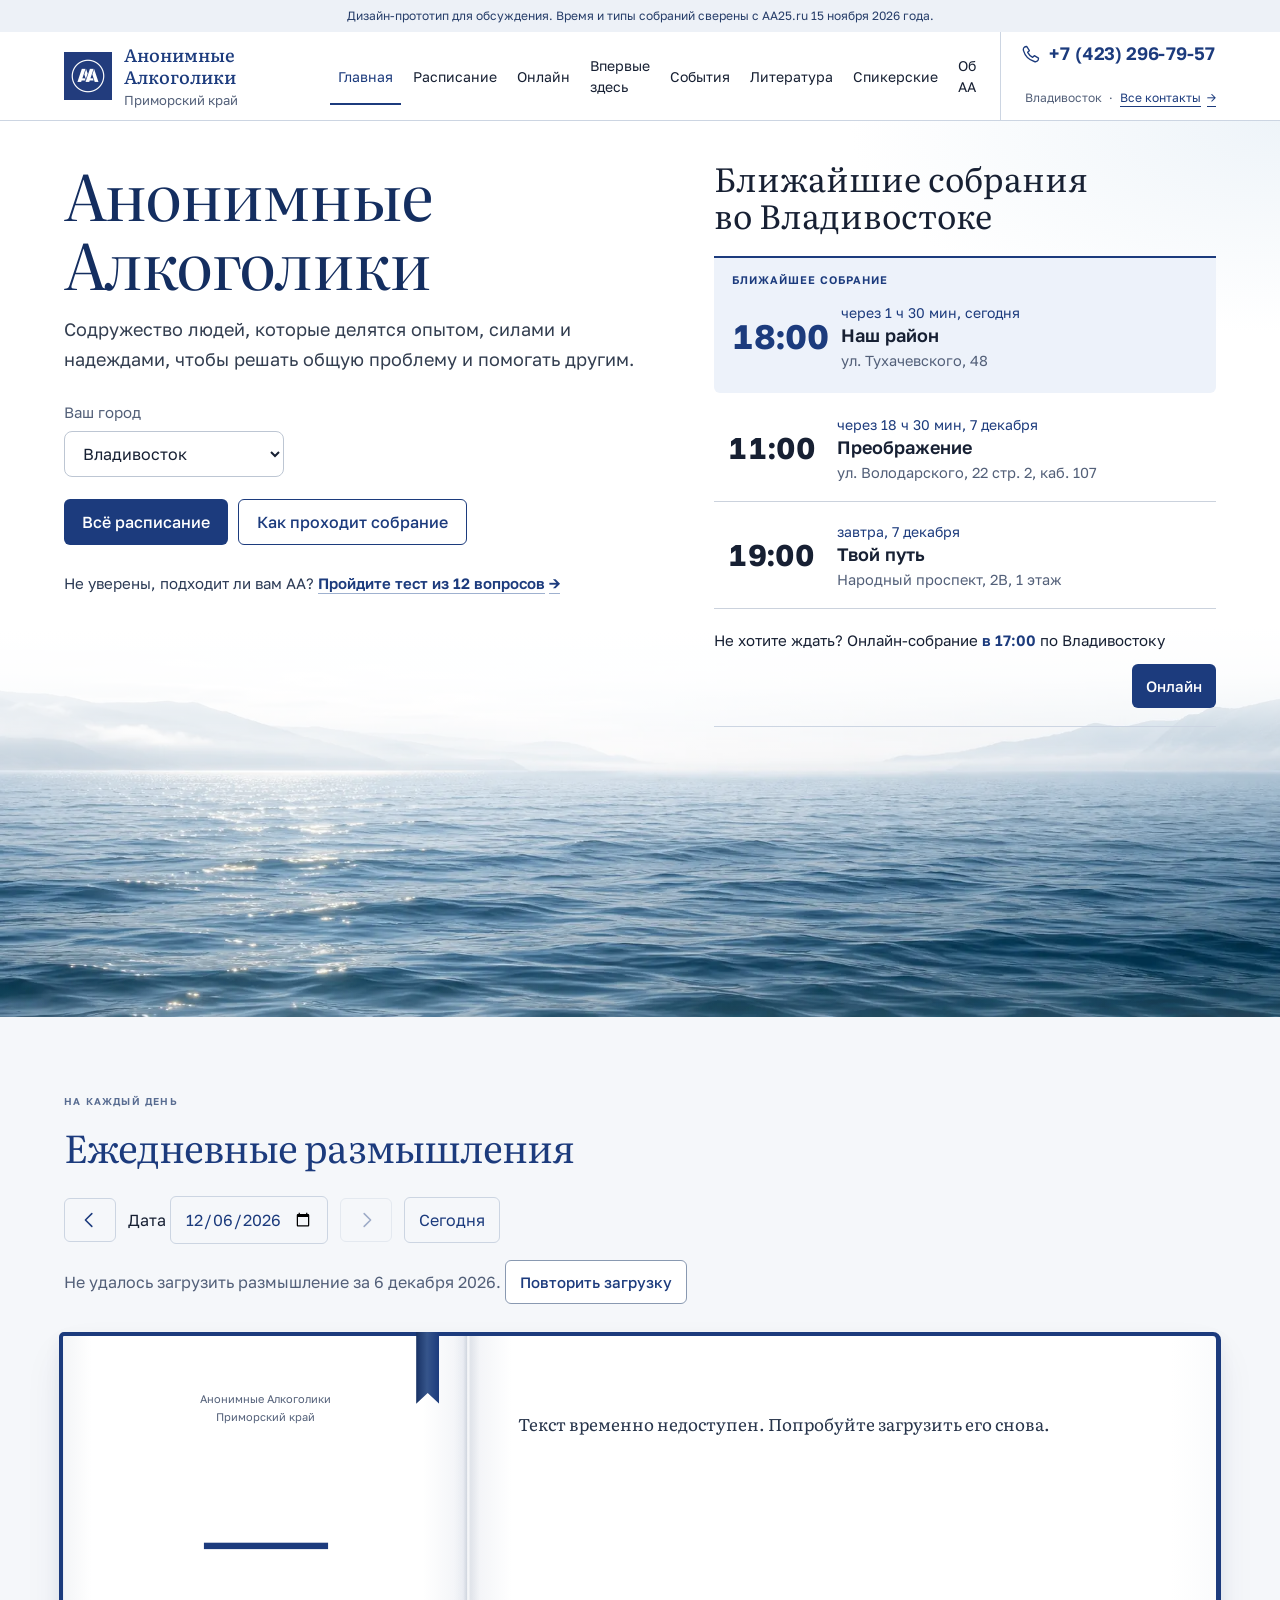
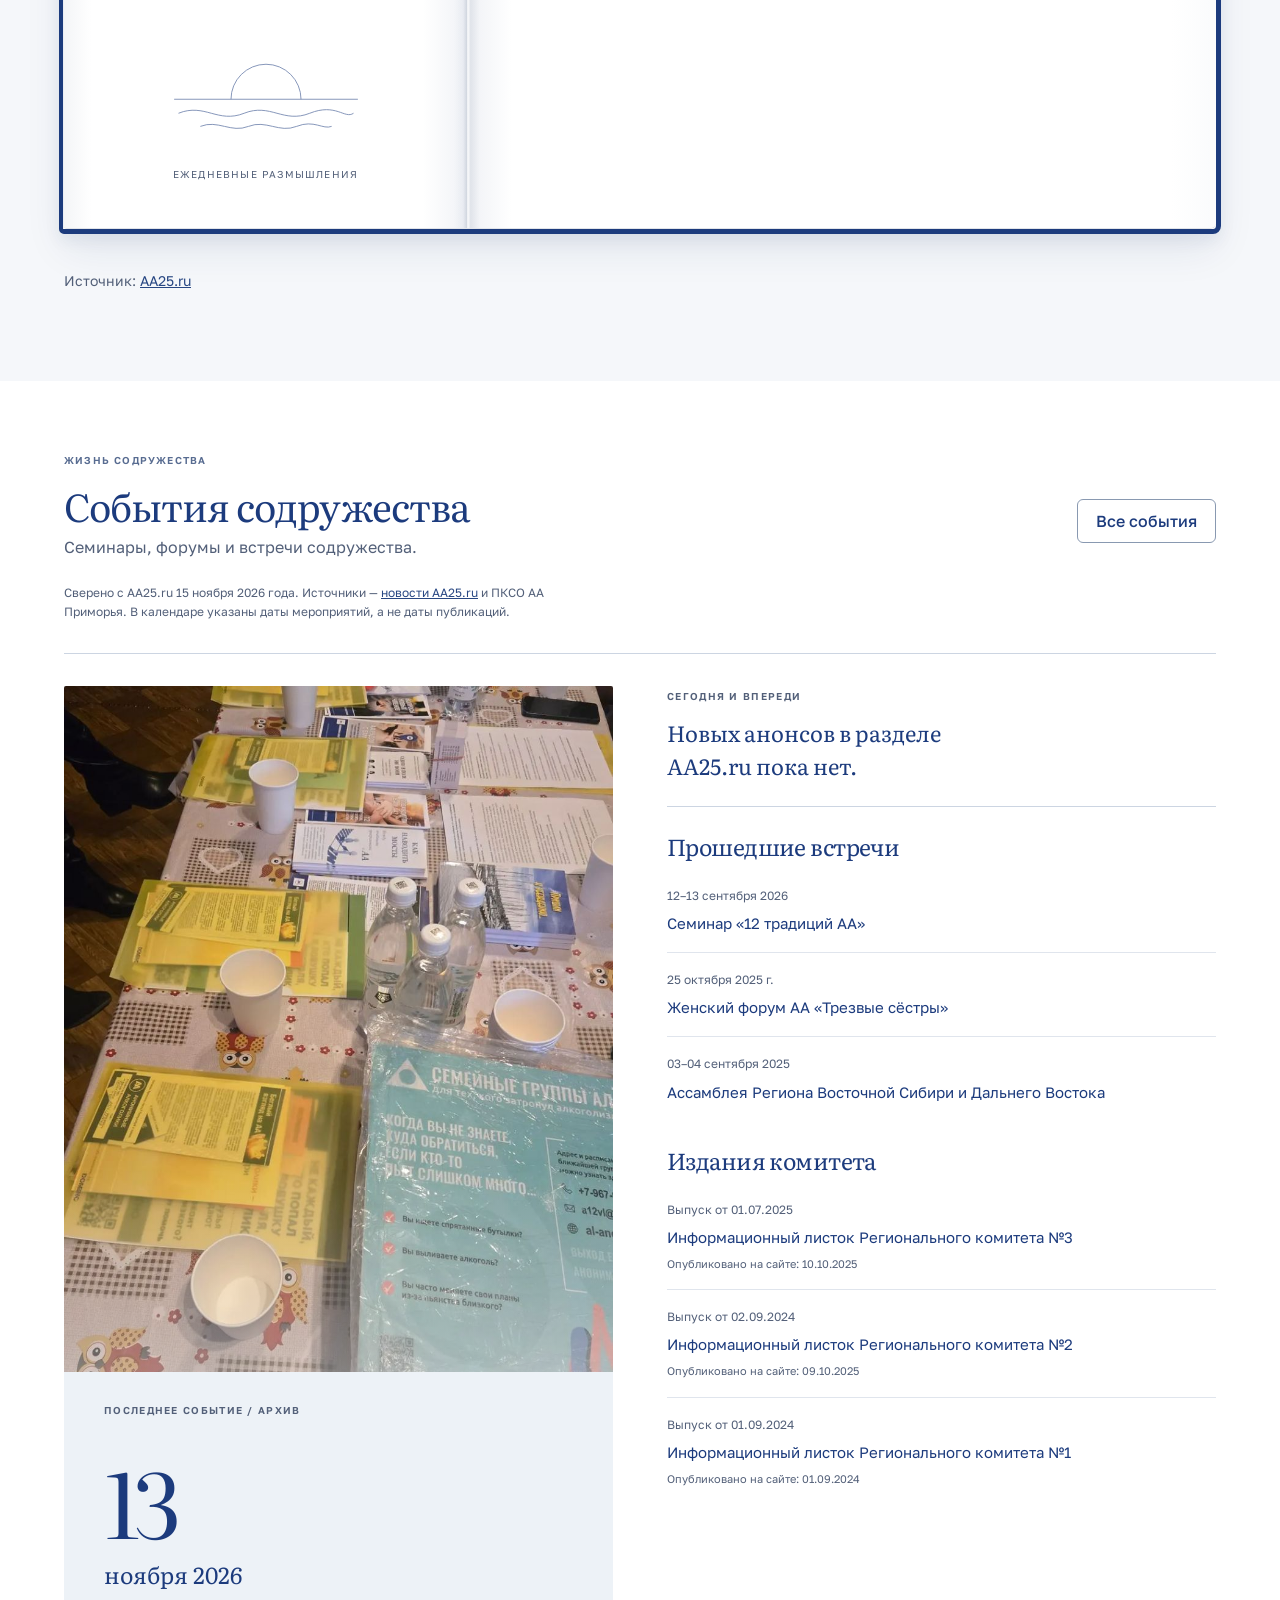
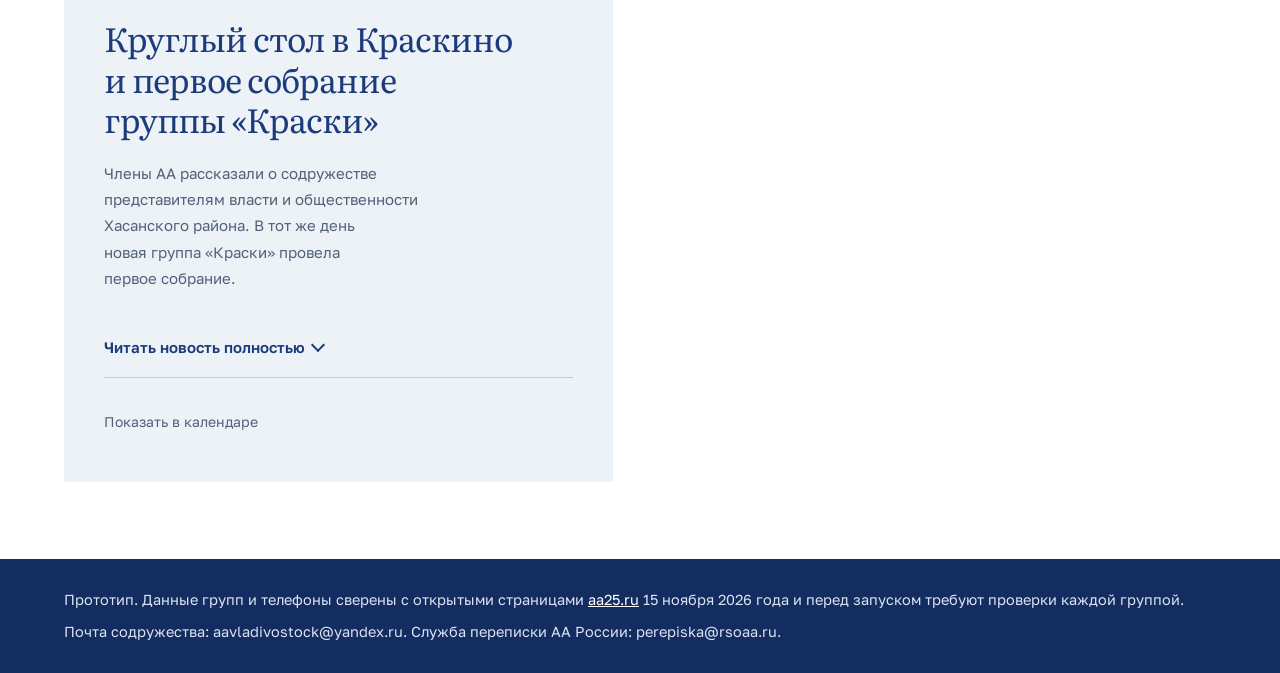
==== commit e4428f8b: "Integrate the original AA25 speaker catalogue and player into v2" ====
--- a/v2/index.html
+++ b/v2/index.html
@@ -10,7 +10,7 @@
 
 <link rel="stylesheet" href="assets/styles/style-1.css?v=20261116c">
 <link rel="stylesheet" href="assets/styles/style-2.css?v=20261116c">
-<script id="reading-archive" type="application/json">{"11-15":{"date":"2026-11-15T00:00:00","link":"https://aa25.ru/2026/11/15/15-%d0%bd%d0%be%d1%8f%d0%b1%d1%80%d1%8f/","title":{"rendered":"15 ноября"},"content":{"rendered":"\n\u003ch1 class=\"wp-block-heading\">ЖИЗНЕННО ВАЖНАЯ ПОДДЕРЖКА\u003c/h1>\n\n\n\n\u003cblockquote class=\"wp-block-quote is-layout-flow wp-block-quote-is-layout-flow\">\u003cp>\u003cstrong>Те из нас, кто стал регулярно молиться, не могут обходиться без молитвы как без воздуха, пищи или солнечного света. И по одним и тем же причинам. Когда мы отказываем себе в воздухе, свете или пище, наше тело страдает. Точно также, когда мы отказываемся от медитации и молитвы, мы лишаем наше сознание, наши чувства и нашу интуицию жизненно необходимой для них поддержки. \u003c/strong>\u003cbr>\u003cstrong>\u003cem>\u003ca href=\"http://bonifatiy.narod.ru/12x12/12cont.htm\">Двенадцать шагов и двенадцать традиций\u003c/a>, с. 110-111\u003cbr>Twelve Steps and Twelve Traditions, p. 97\u003c/em>\u003c/strong>\u003c/p>\u003c/blockquote>\n\n\n\n\u003cp class=\"wp-block-paragraph\">Одиннадцатый Шаг не должен подавлять меня. Осознанный контакт с Богом может быть таким же простым и столь же глубоким, как и осознанный контакт с другим человеком. Я могу улыбаться. Я могу слушать. Я могу прощать. Каждая встреча с другим человеком — это возможность для молитвы, для признания присутствия во мне Бога. \u003cbr>\u003cbr>Сегодня я могу немного приблизить себя к Высшей Силе. Чем больше я ищу красоту Божьего творения в других людях, тем увереннее я в Его присутствии во мне\u003c/p>\n","protected":false}},"11-14":{"date":"2026-11-14T00:00:00","link":"https://aa25.ru/2026/11/14/14-%d0%bd%d0%be%d1%8f%d0%b1%d1%80%d1%8f/","title":{"rendered":"14 ноября"},"content":{"rendered":"\n\u003ch1 class=\"wp-block-heading\">ИНТУИЦИЯ И ВДОХНОВЕНИЕ\u003c/h1>\n\n\n\n\u003cblockquote class=\"wp-block-quote is-layout-flow wp-block-quote-is-layout-flow\">\u003cp>\u003cstrong>&#8230;должны просить вдохновения у Бога, чтобы у нас появились интуитивные мысли или решения. Мы успокаиваемся и не нервничаем. Мы ни с кем и ни с чем не боремся. \u003c/strong>\u003cbr>\u003cstrong>\u003cem>Анонимные Алкоголики, с. 84\u003cbr>Alcoholics Anonymous, p. 86\u003c/em>\u003c/strong>\u003c/p>\u003c/blockquote>\n\n\n\n\u003cp class=\"wp-block-paragraph\">Я трачу свое время на то, что по-настоящему люблю. Одиннадцатый Шаг — это соблюдение дисциплины, позволяющей мне и моей Высшей Силе быть вместе, напоминающей, что с Божьей помощью возможны у меня и интуиция, и вдохновение. Постоянно практикуя этот Шаг, я могу научиться любить себя. Упорными усилиями улучшая мой осознанный контакт с Высшей Силой, я напоминаю себе о своем нездоровом прошлом с его грандиозными размышлениями и планами и ложным ощущением своего всемогущества. Когда я прошу о силе исполнять Божью волю, я осознаю свое бессилие. Смирение и здоровая любовь к себе совместимы — и это прямой результат работы по Одиннадцатому Шагу\u003c/p>\n","protected":false}},"11-13":{"date":"2026-11-13T00:00:00","link":"https://aa25.ru/2026/11/13/13-%d0%bd%d0%be%d1%8f%d0%b1%d1%80%d1%8f/","title":{"rendered":"13 ноября"},"content":{"rendered":"\n\u003ch1 class=\"wp-block-heading\">ВЫГЛЯНУТЬ ЗА ПРЕДЕЛЫ СВОЕГО «Я»\u003c/h1>\n\n\n\n\u003cblockquote class=\"wp-block-quote is-layout-flow wp-block-quote-is-layout-flow\">\u003cp>\u003cstrong>В особенности мы просим освободить нас от своеволия и при этом помним, что не следует просить что-либо только для самого себя. Мы можем просить что-либо для себя, если это принесет пользу и другим. Мы никогда не молимся о том, чтобы осуществить свои эгоистические цели. \u003c/strong>\u003cbr>\u003cstrong>\u003cem>Анонимные Алкоголики, с. 84\u003cbr>Alcoholics Anonymous, p. 87\u003c/em>\u003c/strong>\u003c/p>\u003c/blockquote>\n\n\n\n\u003cp class=\"wp-block-paragraph\">Как активный алкоголик я позволял эгоизму цвести в моей жизни пышным цветом. Я так был поглощен своим пьянством и эгоистическими привычками, что люди и нравственные принципы всегда отходили на второй план. Сейчас, когда я больше молюсь о благополучии других, чем о «своих эгоистических интересах», я учусь отказываться от эгоистических привязанностей, заботясь о своих собратьях и готовясь к тому дню, когда мне потребуется отпустить все земные привязанности\u003c/p>\n","protected":false}},"11-12":{"date":"2026-11-12T00:00:00","link":"https://aa25.ru/2026/11/12/12-%d0%bd%d0%be%d1%8f%d0%b1%d1%80%d1%8f/","title":{"rendered":"12 ноября"},"content":{"rendered":"\n\u003ch1 class=\"wp-block-heading\">УТРЕННИЕ МЫСЛИ\u003c/h1>\n\n\n\n\u003cblockquote class=\"wp-block-quote is-layout-flow wp-block-quote-is-layout-flow\">\u003cp>\u003cstrong>Спрашивайте Его во время вашего углубленного утреннего размышления, что вы можете сделать для тех, кто еще болен. \u003c/strong>\u003cbr>\u003cstrong>\u003cem>Анонимные Алкоголики, с. 160\u003cbr>Alcoholics Anonymous, p. 164\u003c/em>\u003c/strong>\u003c/p>\u003c/blockquote>\n\n\n\n\u003cp class=\"wp-block-paragraph\">Многие годы я размышлял о Божьей воле в отношении меня, веря в то, что мне, возможно, уготована великая судьба. В конце концов, я родился в определенной вере, и разве не сказали мне еще в раннем детстве, что я «избран»? Когда я размышлял об этом слове, до меня \u003cem>наконец\u003c/em> дошло, что воля Божья, которую мне надлежит исполнить, проста и заключается в моей ежедневной работе по Двенадцатому Шагу. Более того, я осознал, что делать это нужно полной мерой моих сил и способностей. Вскоре я узнал, что такая практика помогает мне быть в гуще всех событий дня\u003c/p>\n","protected":false}},"11-11":{"date":"2026-11-11T00:00:00","link":"https://aa25.ru/2026/11/11/11-%d0%bd%d0%be%d1%8f%d0%b1%d1%80%d1%8f/","title":{"rendered":"11 ноября"},"content":{"rendered":"\n\u003ch1 class=\"wp-block-heading\">ПРИНЯТЬ САМОГО СЕБЯ\u003c/h1>\n\n\n\n\u003cblockquote class=\"wp-block-quote is-layout-flow wp-block-quote-is-layout-flow\">\u003cp>\u003cstrong>Мы знаем, что Бог с любовью присматривает за нами. Мы знаем, что, когда мы обратимся к Нему, все будет у нас хорошо и сегодня, и всегда&#8230; \u003c/strong>\u003cbr>\u003cstrong>\u003cem>\u003ca href=\"http://bonifatiy.narod.ru/12x12/12cont.htm\">Двенадцать шагов и двенадцать традиций\u003c/a>, с. 119\u003cbr>Twelve Steps and Twelve Traditions, p. 105\u003c/em>\u003c/strong>\u003c/p>\u003c/blockquote>\n\n\n\n\u003cp class=\"wp-block-paragraph\">Я молюсь за подаренную мне готовность помнить, что я дитя Бога, святая душа в человеческой оболочке и что моя основная и насущная задача — принимать, познавать, любить и воспитывать самого себя. Принимая себя, я принимаю Божью волю. Познавая и любя себя, я познаю и люблю Бога. Воспитывая себя, я действую по воле Божьей. \u003cbr>\u003cbr>Я молюсь о желании избавиться от высокомерной самокритики, чтобы славить Бога, при этом смиренно принимая себя и заботясь о себе\u003c/p>\n","protected":false}},"11-10":{"date":"2026-11-10T00:00:00","link":"https://aa25.ru/2026/11/10/10-%d0%bd%d0%be%d1%8f%d0%b1%d1%80%d1%8f/","title":{"rendered":"10 ноября"},"content":{"rendered":"\n\u003ch1 class=\"wp-block-heading\">ЧУВСТВО СОПРИЧАСТНОСТИ\u003c/h1>\n\n\n\n\u003cblockquote class=\"wp-block-quote is-layout-flow wp-block-quote-is-layout-flow\">\u003cp>\u003cstrong>Возможно, одна из самых больших наград, которую мы получаем за наши молитвы и медитацию, это чувство \u003cem>приобщения\u003c/em>. \u003c/strong>\u003cbr>\u003cstrong>\u003cem>\u003ca href=\"http://bonifatiy.narod.ru/12x12/12cont.htm\">Двенадцать шагов и двенадцать традиций\u003c/a>, с. 119\u003cbr>Twelve Steps and Twelve Traditions, p. 105\u003c/em>\u003c/strong>\u003c/p>\u003c/blockquote>\n\n\n\n\u003cp class=\"wp-block-paragraph\">Так вот оно что — сопричастность! После углубленного размышления я понял, что чувство, охватившее меня, было приобщением, чувством общности с другими, ведь мне было так легко и свободно. Я ощущал внутренний покой и готовность устранять мелкие неурядицы. Мне нравится мое чувство юмора. В ежедневной суете у меня возникает удивительное ощущение сопричастности созидательному потоку Божьего мира. То, что молитва и медитация напрямую вписаны в образ жизни АА, необычайно благотворно для всех нас\u003c/p>\n","protected":false}},"11-09":{"date":"2026-11-09T00:00:00","link":"https://aa25.ru/2026/11/09/9-%d0%bd%d0%be%d1%8f%d0%b1%d1%80%d1%8f/","title":{"rendered":"9 ноября"},"content":{"rendered":"\n\u003ch1 class=\"wp-block-heading\">ВОЙТИ В СОЛНЕЧНЫЙ СВЕТ\u003c/h1>\n\n\n\n\u003cblockquote class=\"wp-block-quote is-layout-flow wp-block-quote-is-layout-flow\">\u003cp>\u003cstrong>Но прежде всего мы захотим солнечного света; ничто не может расти в темноте. Углубленное размышление — это наш шаг вперёд, к солнечному свету. \u003c/strong>\u003cbr>\u003cstrong>\u003cem>Как это видит Билл\u003cbr>As Bill Sees It, p. 10\u003c/em>\u003c/strong>\u003c/p>\u003c/blockquote>\n\n\n\n\u003cp class=\"wp-block-paragraph\">Иногда мне кажется, что у меня нет времени на размышления и молитву, и забываю при этом, что раньше всегда находил время на выпивку. Время можно найти для чего угодно, особенно если я этого очень хочу. Планируя свой день, необходимо отвести какое-то время для ежедневных молитв и медитаций. По утрам я прочитываю страницу из книг нашего Содружества и говорю: «Благодарю Тебя, Боже!» вечером, перед сном. Когда молитва входит в привычку, я отвожу ей больше времени, не замечая даже, как она вклинивается в мой плотно занятый день. Если мне трудно молиться, я просто повторяю «Отче Наш», потому что эта молитва действительно охватывает всё. Затем я думаю о том, за что я благодарен, и произношу слова благодарности. \u003cbr>\u003cbr>Мне нет нужды закрываться где-то для молитвы. Это можно сделать и в помещении, где полно народу. Я просто мысленно отстраняюсь. По мере того как я продолжаю регулярно молиться, я понимаю, что мне уже не надо слов вслух, потому что Бог может слышать — и слышит мои мысли\u003c/p>\n","protected":false}},"11-08":{"date":"2026-11-08T00:00:00","link":"https://aa25.ru/2026/11/08/8-%d0%bd%d0%be%d1%8f%d0%b1%d1%80%d1%8f/","title":{"rendered":"8 ноября"},"content":{"rendered":"\n\u003ch1 class=\"wp-block-heading\">ИНДИВИДУАЛЬНОЕ ПУТЕШЕСТВИЕ\u003c/h1>\n\n\n\n\u003cblockquote class=\"wp-block-quote is-layout-flow wp-block-quote-is-layout-flow\">\u003cp>\u003cstrong>Искусство медитации всегда может совершенствоваться. Для этого не существует границ ни в ширину, ни в высоту. После такого наставления&#8230; становится ясно, что медитация — это индивидуальное путешествие в неизведанное, которое каждый из нас совершает по-своему. \u003c/strong>\u003cbr>\u003cstrong>\u003cem>\u003ca href=\"http://bonifatiy.narod.ru/12x12/12cont.htm\">Двенадцать шагов и двенадцать традиций\u003c/a>, с. 109\u003cbr>Twelve Steps and Twelve Traditions, p. 101\u003c/em>\u003c/strong>\u003c/p>\u003c/blockquote>\n\n\n\n\u003cp class=\"wp-block-paragraph\">Духовно я расту с Богом, как я Его понимаю, и с Ним обретаю себя истинного. Ежедневные размышления и молитвы укрепляют и обновляют мой источник благополучия. Тогда я открываюсь, чтобы принять все, что Он мне предлагает. С Богом я уверен, что мое жизненное путешествие будет таким, как хочет Он. Я благодарен, что в моей жизни есть Бог\u003c/p>\n","protected":false}},"11-07":{"date":"2026-11-07T00:00:00","link":"https://aa25.ru/2026/11/07/7-%d0%bd%d0%be%d1%8f%d0%b1%d1%80%d1%8f/","title":{"rendered":"7 ноября"},"content":{"rendered":"\n\u003ch1 class=\"wp-block-heading\">ОТПУСТИ И ПОЛОЖИСЬ НА БОГА\u003c/h1>\n\n\n\n\u003cblockquote class=\"wp-block-quote is-layout-flow wp-block-quote-is-layout-flow\">\u003cp>\u003cstrong>&#8230;молясь лишь о знании Его воли, которую нам надлежит исполнить, и о даровании силы для этого. \u003c/strong>\u003cbr>\u003cstrong>\u003cem>\u003ca href=\"http://bonifatiy.narod.ru/12x12/12cont.htm\">Двенадцать шагов и двенадцать традиций\u003c/a>, с. 109\u003cbr>Twelve Steps and Twelve Traditions, p. 96\u003c/em>\u003c/strong>\u003c/p>\u003c/blockquote>\n\n\n\n\u003cp class=\"wp-block-paragraph\">Когда я «отпускаю и полагаюсь на Бога», то и рассуждаю более ясно и мудро. Избавившись от сконцентрированности на чем-то конкретном, я быстро избавляюсь от боли и дискомфорта. А поскольку мне трудно «отпустить» мысли и чувства, причиняющие огромные страдания, то все, что мне нужно в этот момент, — позволить Богу, как я Его понимаю, освободить меня от них. И тогда тревожные мысли, чувства и воспоминания покидают меня. \u003cbr>\u003cbr>Получая помощь от Бога, я учусь понимать Его и день за днем справляться с любыми проблемами на моем пути. Только тогда я могу жить, побеждая алкоголь и наслаждаясь спокойной трезвостью\u003c/p>\n","protected":false}},"11-06":{"date":"2026-11-06T00:00:00","link":"https://aa25.ru/2026/11/06/6-%d0%bd%d0%be%d1%8f%d0%b1%d1%80%d1%8f/","title":{"rendered":"6 ноября"},"content":{"rendered":"\n\u003ch1 class=\"wp-block-heading\">ИДТИ В ПОТОКЕ\u003c/h1>\n\n\n\n\u003cblockquote class=\"wp-block-quote is-layout-flow wp-block-quote-is-layout-flow\">\u003cp>\u003cstrong>Стремились путем молитвы и размышления углубить соприкосновение с Богом, как мы понимали Его&#8230; \u003c/strong>\u003cbr>\u003cstrong>\u003cem>\u003ca href=\"http://bonifatiy.narod.ru/12x12/12cont.htm\">Двенадцать шагов и двенадцать традиций\u003c/a>, с. 109\u003cbr>Twelve Steps and Twelve Traditions, p. 96\u003c/em>\u003c/strong>\u003c/p>\u003c/blockquote>\n\n\n\n\u003cp class=\"wp-block-paragraph\">Первые слова, которые я произношу по утрам: «Я встаю, Боже, исполнять Твою волю». Это самая короткая молитва, которую я знаю, и она глубоко врезалась в мое сознание и душу. Молитва не изменяет отношение Бога ко мне, она изменяет мое отношение к Богу. В отличие от молитвы, углубленное размышление — это время тишины, время без слов. Сосредоточиться означает снять физическое напряжение, быть эмоционально спокойным, сконцентрированным и осознающим себя духовно. \u003cbr>\u003cbr>Один из способов держать себя открытым и улучшать свое осознанное соприкосновение с Богом — постоянно поддерживать в себе чувство благодарности Ему. Когда я благодарен, в моей жизни происходит много хорошего. Не Бог перегораживает этот поток, а мое негативное отношение\u003c/p>\n","protected":false}},"11-05":{"date":"2026-11-05T00:00:00","link":"https://aa25.ru/2026/11/05/5-%d0%bd%d0%be%d1%8f%d0%b1%d1%80%d1%8f/","title":{"rendered":"5 ноября"},"content":{"rendered":"\n\u003ch1 class=\"wp-block-heading\">КАЧЕСТВО ВЕРЫ\u003c/h1>\n\n\n\n\u003cblockquote class=\"wp-block-quote is-layout-flow wp-block-quote-is-layout-flow\">\u003cp>\u003cstrong>Здесь дело в качестве веры&#8230; Если мерить по большому счету, то мы так и не удосужились провести серьезную и глубокую критическую оценку своих душевных качеств&#8230; Мы даже не умели по-настоящему молиться. Мы всегда говорили: «Исполни мои желания» вместо того, чтобы сказать: «Да исполнится воля Твоя». \u003c/strong>\u003cbr>\u003cstrong>\u003cem>\u003ca href=\"http://bonifatiy.narod.ru/12x12/12cont.htm\">Двенадцать шагов и двенадцать традиций\u003c/a>, с. 39\u003cbr>Twelve Steps and Twelve Traditions, p. 32\u003c/em>\u003c/strong>\u003c/p>\u003c/blockquote>\n\n\n\n\u003cp class=\"wp-block-paragraph\">Бог не дарует мне материальных благ, не избавляет от страданий и бед. Но Он дает мне душевный покой и способность справляться с жизненными трудностями. Мои молитвы просты. Во-первых, в них выражается моя благодарность за все хорошее в моей жизни, независимо от того, насколько трудно мне это далось, и, во-вторых, я прошу только о силе и мудрости исполнять Его волю. Он отвечает решением моих проблем, поддержкой моей способности пережить ежедневные неурядицы со спокойствием, о котором я и не подозревал, и с силой, позволяющей на практике применять принципы АА в повседневных делах\u003c/p>\n","protected":false}},"11-04":{"date":"2026-11-04T00:00:00","link":"https://aa25.ru/2026/11/04/4-%d0%bd%d0%be%d1%8f%d0%b1%d1%80%d1%8f/","title":{"rendered":"4 ноября"},"content":{"rendered":"\n\u003ch1 class=\"wp-block-heading\">КАЖДОДНЕВНАЯ ДИСЦИПЛИНА\u003c/h1>\n\n\n\n\u003cblockquote class=\"wp-block-quote is-layout-flow wp-block-quote-is-layout-flow\">\u003cp>\u003cstrong>&#8230;но когда они [самоанализ, медитация и молитва] логически переплетены, они образуют нерушимое основание жизни человека. \u003c/strong>\u003cbr>\u003cstrong>\u003cem>\u003ca href=\"http://bonifatiy.narod.ru/12x12/12cont.htm\">Двенадцать шагов и двенадцать традиций\u003c/a>, с. 111\u003cbr>Twelve Steps and Twelve Traditions, p. 98\u003c/em>\u003c/strong>\u003c/p>\u003c/blockquote>\n\n\n\n\u003cp class=\"wp-block-paragraph\">Последними тремя Шагами Программы любящий Бог обуздывает мою своевольную натуру. Если я вечером уделяю хотя бы несколько минут просмотру основных событий дня, отмечая и признавая при этом не самые приятные их аспекты, то я таким образом собираю свою личную историю. А она крайне важна для самопознания. Я вижу свой духовный рост или его отсутствие и, молясь, прошу об освобождении меня от причиняющих мне боль и страдания недостатков. Медитация и молитва учат меня искусству сосредоточиться и слушать. Я чувствую, как затихают дневные страсти, когда я молюсь о Божьей воле и Его руководстве. Обращение к Нему за помощью в моем стремлении к совершенству позволяет мне по-новому посмотреть на повседневную обыденность. Теперь я знаю, что любая, хорошо выполненная мною работа достойна уважения. Ежедневная молитва и размышления дисциплинируют меня, поддерживают в здоровом душевном состоянии, готовым лицом к лицу встретить все, что несет мне день, без мыслей о выпивке\u003c/p>\n","protected":false}},"11-03":{"date":"2026-11-03T00:00:00","link":"https://aa25.ru/2026/11/03/3-%d0%bd%d0%be%d1%8f%d0%b1%d1%80%d1%8f/","title":{"rendered":"3 ноября"},"content":{"rendered":"\n\u003ch1 class=\"wp-block-heading\">СОСРЕДОТОЧИТЬСЯ И СЛУШАТЬ\u003c/h1>\n\n\n\n\u003cblockquote class=\"wp-block-quote is-layout-flow wp-block-quote-is-layout-flow\">\u003cp>\u003cstrong>Существует прямая связь между самоанализом, медитацией и молитвой. Взятые отдельно, они приносят много пользы и облегчения человеку. \u003c/strong>\u003cbr>\u003cstrong>\u003cem>\u003ca href=\"http://bonifatiy.narod.ru/12x12/12cont.htm\">Двенадцать шагов и двенадцать традиций\u003c/a>, с. 111\u003cbr>Twelve Steps and Twelve Traditions, p. 98\u003c/em>\u003c/strong>\u003c/p>\u003c/blockquote>\n\n\n\n\u003cp class=\"wp-block-paragraph\">Если я сначала занимаюсь самоанализом, у меня наверняка хватит смирения для молитвы и размышления, потому что я увижу и почувствую необходимость этого. Некоторые предпочитают начинать с молитвы и завершать ею, самоанализ же и медитацию оставляя где-то посередине. Другие начинают с углубленного размышления, стремясь услышать от Бога совет о своих скрытых или не известных еще недостатках. Еще кто-то письменно или устно работает по своим недостаткам, заканчивая словами благодарности или благодарственной молитвой. \u003cbr>\u003cbr>Эти три составляющие: самоанализ, углубленное размышление и молитва — образуют круг без начала и без конца. Независимо от того, где и как я начинаю, в конце концов я достигаю цели — самой лучшей жизни\u003c/p>\n","protected":false}},"11-02":{"date":"2026-11-02T00:00:00","link":"https://aa25.ru/2026/11/02/2-%d0%bd%d0%be%d1%8f%d0%b1%d1%80%d1%8f/","title":{"rendered":"2 ноября"},"content":{"rendered":"\n\u003ch1 class=\"wp-block-heading\">ПОДДЕРЖИВАТЬ ОПТИМИЗМ\u003c/h1>\n\n\n\n\u003cblockquote class=\"wp-block-quote is-layout-flow wp-block-quote-is-layout-flow\">\u003cp>\u003cstrong>Другие Шаги помогают нам оставаться трезвыми и как-то держаться. А Одиннадцатый Шаг помогает нам духовно расти&#8230; \u003c/strong>\u003cbr>\u003cstrong>\u003cem>Язык сердца\u003cbr>The Language of the Heart, p. 240\u003c/em>\u003c/strong>\u003c/p>\u003c/blockquote>\n\n\n\n\u003cp class=\"wp-block-paragraph\">Трезвому алкоголику значительно легче сохранять жизненный оптимизм. Мой оптимизм — это естественный результат того, что я постепенно научился извлекать для себя из каждой ситуации лучшее, а не худшее. По мере того как продолжается моя физическая трезвость, я выхожу из тумана, обретаю более ясную перспективу и способность понять, в каком направлении двигаться. Но не менее чем физическая трезвость, важна для меня и возможность достичь большего духовного потенциала. А это возможно, только если я развиваю свою готовность постоянно использовать руководство и помощь Высшей Силы. Такая способность вытекает из изучения и применения на практике принципов Программы АА. Сочетание физической и духовной трезвости составляет суть позитивного подхода к жизни\u003c/p>\n","protected":false}},"11-01":{"date":"2026-11-01T00:00:00","link":"https://aa25.ru/2026/11/01/1-%d0%bd%d0%be%d1%8f%d0%b1%d1%80%d1%8f/","title":{"rendered":"1 ноября"},"content":{"rendered":"\n\u003ch1 class=\"wp-block-heading\">Я НЕ МОГУ ИЗМЕНИТЬ НАПРАВЛЕНИЕ ВЕТРА\u003c/h1>\n\n\n\n\u003cblockquote class=\"wp-block-quote is-layout-flow wp-block-quote-is-layout-flow\">\u003cp>\u003cstrong>Существует опасность, что, забросив всю духовную программу, мы, так сказать, почием на лаврах. Тогда нас подстерегает опасность, потому что алкоголь — коварный враг. \u003c/strong>\u003cbr>\u003cstrong>\u003cem>Анонимные Алкоголики, с. 82\u003cbr>Alcoholics Anonymous, p. 85\u003c/em>\u003c/strong>\u003c/p>\u003c/blockquote>\n\n\n\n\u003cp class=\"wp-block-paragraph\">Мой первый наставник говорил, что о молитве и углубленном размышлении надо помнить следующее: во-первых, — надо начать, а во-вторых, — надо продолжать. Я пришел в АА духовным банкротом. Если я и обращался к Богу, то тогда только, когда для выполнения какой-либо задачи собственной силы воли мне недоставало или же когда меня накрывал всепоглощающий страх. \u003cbr>\u003cbr>Сегодня я благодарен за новую жизнь, в которой мои молитвы — это молитвы благодарности. Молясь, я больше слушаю, чем говорю. Сегодня я знаю, что если не могу изменить направление ветра, то уж правильно поставить парус я в состоянии. Я знаю разницу между суеверием и духовностью. Я знаю, что есть благодатный путь правды и множество путей неправды\u003c/p>\n","protected":false}},"10-31":{"date":"2026-10-31T00:00:00","link":"https://aa25.ru/2026/10/31/31-%d0%be%d0%ba%d1%82%d1%8f%d0%b1%d1%80%d1%8f/","title":{"rendered":"31 октября"},"content":{"rendered":"\n\u003ch1 class=\"wp-block-heading\">ИЗБЕЖАТЬ СОПЕРНИЧЕСТВА\u003c/h1>\n\n\n\n\u003cblockquote class=\"wp-block-quote is-layout-flow wp-block-quote-is-layout-flow\">\u003cp>\u003cstrong>История дает нам достаточно примеров соперничавших наций и боровшихся группировок, которые в конце концов распались, потому что были созданы для соперничества или оказались втянутыми в него. Иные развалились из-за полнейшего самодовольства, пытаясь навязать остальной части человечества «золотой век» в своем особом понимании. \u003c/strong>\u003cbr>\u003cstrong>\u003cem>\u003ca href=\"http://bonifatiy.narod.ru/12x12/12cont.htm\">Двенадцать шагов и двенадцать традиций\u003c/a>, с. 196-197\u003cbr>Twelve Steps and Twelve Traditions, p. 176\u003c/em>\u003c/strong>\u003c/p>\u003c/blockquote>\n\n\n\n\u003cp class=\"wp-block-paragraph\">Как член АА и наставник я знаю, что могу причинить реальный вред, если поддамся искушению давать кому бы то ни было советы по медицинским, материальным или религиозным проблемам. Я не врач, не консультант и не адвокат. Я не должен никому указывать, как ему или ей надо жить. Однако я могу поделиться тем, как управлялся с подобными ситуациями без алкоголя и как Шаги и Традиции АА помогают мне справляться с жизнью\u003c/p>\n","protected":false}},"10-30":{"date":"2026-10-30T00:00:00","link":"https://aa25.ru/2026/10/30/30-%d0%be%d0%ba%d1%82%d1%8f%d0%b1%d1%80%d1%8f/","title":{"rendered":"30 октября"},"content":{"rendered":"\n\u003ch1 class=\"wp-block-heading\">ЖИВИ И ДАВАЙ ЖИТЬ ДРУГИМ\u003c/h1>\n\n\n\n\u003cblockquote class=\"wp-block-quote is-layout-flow wp-block-quote-is-layout-flow\">\u003cp>\u003cstrong>Ни разу с момента основания АА не было в организации раскола из-за какого-нибудь спорного вопроса. Наше Содружество никогда публично не становилось на позиции одной из сторон в нашем враждующем мире. Это нельзя считать приобретенной добродетелью. Можно сказать, что наше Содружество было рождено с этим качеством&#8230; «Так как мы не ведем этих споров в частных беседах, мы наверняка не будем вести их публично». \u003c/strong>\u003cbr>\u003cstrong>\u003cem>\u003ca href=\"http://bonifatiy.narod.ru/12x12/12cont.htm\">Двенадцать шагов и двенадцать традиций\u003c/a>, с. 196\u003cbr>Twelve Steps and Twelve Traditions, p. 176\u003c/em>\u003c/strong>\u003c/p>\u003c/blockquote>\n\n\n\n\u003cp class=\"wp-block-paragraph\">Помню ли я, что имею право на собственное мнение, но что другие люди вовсе не обязаны его разделять? В этом и заключается духовный смысл девиза «Живи и давай жить другим». Молитва о душевном покое напоминает мне о необходимости с Божьей помощью «принять то, что я не в силах изменить». Может, я все еще пытаюсь изменить других? Когда дело касается «мужества изменить то, что могу», помню ли я, что мои взгляды — это мои взгляды, а ваши — это ваши? Боюсь ли я, как прежде, быть самим собой? Когда речь идет о «мудрости отличить одно от другого», помню ли я, что мои взгляды вытекают из \u003cem>моего\u003c/em> опыта? Не принимаю ли я позу всеведущего, когда мне хочется возразить просто из духа противоречия?\u003c/p>\n","protected":false}},"10-29":{"date":"2026-10-29T00:00:00","link":"https://aa25.ru/2026/10/29/29-%d0%be%d0%ba%d1%82%d1%8f%d0%b1%d1%80%d1%8f/","title":{"rendered":"29 октября"},"content":{"rendered":"\n\u003ch1 class=\"wp-block-heading\">НАШЕ ВЫЖИВАНИЕ\u003c/h1>\n\n\n\n\u003cblockquote class=\"wp-block-quote is-layout-flow wp-block-quote-is-layout-flow\">\u003cp>\u003cstrong>Поскольку избавление от алкоголизма является для нас содержанием жизни, важно, чтобы мы сохранили в полной силе наше средство выживания. \u003c/strong>\u003cbr>\u003cstrong>\u003cem>\u003ca href=\"http://bonifatiy.narod.ru/12x12/12cont.htm\">Двенадцать шагов и двенадцать традиций\u003c/a>, с. 197\u003cbr>Twelve Steps and Twelve Traditions, p. 177\u003c/em>\u003c/strong>\u003c/p>\u003c/blockquote>\n\n\n\n\u003cp class=\"wp-block-paragraph\">\u003cem>Честность\u003c/em>, проявляемая членами АА на собраниях, обладает силой открывать мое сердце. Ничто не может остановить поток энергии, который несет с собой \u003cem>честность\u003c/em>. Единственным препятствием для этого потока является состояние опьянения, но даже и тогда никто не захлопнет дверь перед человеком, если он захочет вернуться. С того самого момента, когда он получил дар трезвости, каждый член АА стоит перед необходимостью ежедневно принимать Программу \u003cem>честности\u003c/em>. \u003cbr>\u003cbr>Моя Высшая Сила создала меня для какой-то цели в жизни. Я прошу Ее принять мои честные усилия продолжать мое путешествие по духовному пути. Я прошу Ее дать мне силу слышать и познавать Ее волю\u003c/p>\n","protected":false}},"10-28":{"date":"2026-10-28T00:00:00","link":"https://aa25.ru/2026/10/28/28-%d0%be%d0%ba%d1%82%d1%8f%d0%b1%d1%80%d1%8f/","title":{"rendered":"28 октября"},"content":{"rendered":"\n\u003ch1 class=\"wp-block-heading\">НИКЕМ НЕ НАРУШЕННАЯ ТРАДИЦИЯ\u003c/h1>\n\n\n\n\u003cblockquote class=\"wp-block-quote is-layout-flow wp-block-quote-is-layout-flow\">\u003cp>\u003cstrong>Мы считаем, что сохранение Содружества и расширение его деятельности имеет гораздо бóльшее значение, чем тот вклад, который мы коллективно могли бы внести в борьбу за какое-нибудь дело. \u003c/strong>\u003cbr>\u003cstrong>\u003cem>\u003ca href=\"http://bonifatiy.narod.ru/12x12/12cont.htm\">Двенадцать шагов и двенадцать традиций\u003c/a>, с. 197\u003cbr>Twelve Steps and Twelve Traditions, p. 177\u003c/em>\u003c/strong>\u003c/p>\u003c/blockquote>\n\n\n\n\u003cp class=\"wp-block-paragraph\">Как много значит для меня то, что не нарушенная никем Традиция, существующая уже более пятидесяти лет, невидимой нитью связывает меня с Биллом У. и с доктором Бобом! Как же сильно я убежден в своем желании оставаться в Содружестве, цели которого постоянны и неколебимы! Я благодарен за то, что энергия АА никогда не распылялась, но концентрировалась на членах Содружества и на трезвости каждого из них. \u003cbr>\u003cbr>Мои убеждения — это то, что делает меня человеком. Я волен иметь собственное мнение, но цель АА, так четко сформулированная более полувека назад, состоит в том, чтобы сохранить мою трезвость. Ради достижения этой цели круглосуточно проходят собрания, тысячи добровольцев работают в тысячах бюро и служб. Подобно солнечным лучам, сфокусированным увеличительным стеклом, объединенный взгляд АА зажег огонь веры в трезвость в миллионах сердец, в том числе и в моем\u003c/p>\n","protected":false}},"10-27":{"date":"2026-10-27T00:00:00","link":"https://aa25.ru/2026/10/27/27-%d0%be%d0%ba%d1%82%d1%8f%d0%b1%d1%80%d1%8f/","title":{"rendered":"27 октября"},"content":{"rendered":"\n\u003ch1 class=\"wp-block-heading\">ДЕЛИТЬСЯ СО ВСЕМ МИРОМ\u003c/h1>\n\n\n\n\u003cblockquote class=\"wp-block-quote is-layout-flow wp-block-quote-is-layout-flow\">\u003cp>\u003cstrong>Единственное, что имеет значение, это то, что он алкоголик, который сам нашел ключ к трезвости. Легко обменяться в среде алкоголиков этими прошлыми страданиями и рассказом об исцелении. Способность к такому контакту — это дар, полученный нами от Бога, и его передача другим является единственной целью, которые ставят перед собой группы АА во всем мире. \u003c/strong>\u003cbr>\u003cstrong>\u003cem>\u003ca href=\"http://bonifatiy.narod.ru/12x12/12cont.htm\">Двенадцать шагов и двенадцать традиций\u003c/a>, с. 169\u003cbr>Twelve Steps and Twelve Traditions, p. 151\u003c/em>\u003c/strong>\u003c/p>\u003c/blockquote>\n\n\n\n\u003cp class=\"wp-block-paragraph\">Сила АА заключается в желании каждого члена и каждой группы в любом уголке мира делиться с другими алкоголиками своими переживаниями и шагами по обретению и поддержания трезвости. Поддерживая осознанный контакт со своей Высшей Силой, я тем самым углубляю свою веру в то, что мне достанет сил для воплощения в жизнь моего желания помогать другим алкоголикам. А это, в свою очередь, обеспечит продолжение жизни чудесного братства АА\u003c/p>\n","protected":false}},"10-26":{"date":"2026-10-26T00:00:00","link":"https://aa25.ru/2026/10/26/26-%d0%be%d0%ba%d1%82%d1%8f%d0%b1%d1%80%d1%8f/","title":{"rendered":"26 октября"},"content":{"rendered":"\n\u003ch1 class=\"wp-block-heading\">ЛИШЬ ОДИН ВЫСШИЙ АВТОРИТЕТ\u003c/h1>\n\n\n\n\u003cblockquote class=\"wp-block-quote is-layout-flow wp-block-quote-is-layout-flow\">\u003cp>\u003cstrong>В делах нашей группы есть лишь один высший авторитет — любящий Бог, воспринимаемый нами в том виде, в котором Он может предстать в нашем групповом сознании. \u003c/strong>\u003cbr>\u003cstrong>\u003cem>\u003ca href=\"http://bonifatiy.narod.ru/12x12/12cont.htm\">Двенадцать шагов и двенадцать традиций\u003c/a>, с. 147\u003cbr>Twelve Steps and Twelve Traditions, p. 132\u003c/em>\u003c/strong>\u003c/p>\u003c/blockquote>\n\n\n\n\u003cp class=\"wp-block-paragraph\">Когда мои собратья по АА избирают меня для исполнения каких-то небольших обязанностей, я прошу Бога даровать мне терпение, непредвзятость и готовность выслушать тех, кем мне доверено руководить. Я обязан помнить, что я лишь облеченный доверием исполнитель, а не «правитель», не «учитель» и не «инструктор». Бог направляет мои слова и действия, а я отвечаю за то, чтобы следовать Его предложениям. Доверие — вот мой девиз. Я доверяю тем, кто руководит. В нашем Содружестве все полномочия «править балом» отданы высшему авторитету — Богу\u003c/p>\n","protected":false}},"10-25":{"date":"2026-10-25T00:00:00","link":"https://aa25.ru/2026/10/25/25-%d0%be%d0%ba%d1%82%d1%8f%d0%b1%d1%80%d1%8f/","title":{"rendered":"25 октября"},"content":{"rendered":"\n\u003ch1 class=\"wp-block-heading\">БИЕНИЕ СЕРДЦА АА\u003c/h1>\n\n\n\n\u003cblockquote class=\"wp-block-quote is-layout-flow wp-block-quote-is-layout-flow\">\u003cp>\u003cstrong>Без единства сердце АА перестанет биться&#8230; \u003c/strong>\u003cbr>\u003cstrong>\u003cem>Как это видит Билл\u003cbr>As Bill Sees It, p. 125\u003c/em>\u003c/strong>\u003c/p>\u003c/blockquote>\n\n\n\n\u003cp class=\"wp-block-paragraph\">Без единства я не смог бы выздоравливать в АА день за днем. Придерживаясь принципа единства в своей группе, с другими членами АА и на всех уровнях этого великого Содружества, я четко осознаю, что являюсь частью чуда, сотворенного Божьей волей. Способность Билла У. и доктора Боба сообща работать и делиться с другими членами АА говорит мне, что отдавать означает сохранять. Единство — это целостность, а Содружество — для всех нас\u003c/p>\n","protected":false}},"10-24":{"date":"2026-10-24T00:00:00","link":"https://aa25.ru/2026/10/24/24-%d0%be%d0%ba%d1%82%d1%8f%d0%b1%d1%80%d1%8f/","title":{"rendered":"24 октября"},"content":{"rendered":"\n\u003ch1 class=\"wp-block-heading\">«ВЕРОЙ И РАБОТОЙ»\u003c/h1>\n\n\n\n\u003cblockquote class=\"wp-block-quote is-layout-flow wp-block-quote-is-layout-flow\">\u003cp>\u003cstrong>Структура нашего Содружества обрела форму в горниле практики&#8230; Так было и с Содружеством АА. Вера и деятельность стали основой приобретенного нами огромного опыта. Он живет в Двенадцати Традициях Анонимных Алкоголиков, которые с Божьей помощью сохранят наше единство до тех пор, пока мы нужны Ему. \u003c/strong>\u003cbr>\u003cstrong>\u003cem>\u003ca href=\"http://bonifatiy.narod.ru/12x12/12cont.htm\">Двенадцать шагов и двенадцать традиций\u003c/a>, с. 145-146\u003cbr>Twelve Steps and Twelve Traditions, p. 131\u003c/em>\u003c/strong>\u003c/p>\u003c/blockquote>\n\n\n\n\u003cp class=\"wp-block-paragraph\">Бог дал мне право на ошибку для того, чтобы наше Содружество существовало таким, какое оно есть сейчас. Если в своей жизни я на первое место ставлю Божью волю, то скорее всего, АА, каким я знаю его сейчас, и в будущем останется неизменным\u003c/p>\n","protected":false}},"10-23":{"date":"2026-10-23T00:00:00","link":"https://aa25.ru/2026/10/23/23-%d0%be%d0%ba%d1%82%d1%8f%d0%b1%d1%80%d1%8f/","title":{"rendered":"23 октября"},"content":{"rendered":"\n\u003ch1 class=\"wp-block-heading\">ЧТО МЫ ЗНАЕМ ЛУЧШЕ ВСЕГО\u003c/h1>\n\n\n\n\u003cblockquote class=\"wp-block-quote is-layout-flow wp-block-quote-is-layout-flow\">\u003cp>\u003cstrong>«Если ты сапожник, то оставайся им до конца своих дней!»&#8230; лучше делать что-то одно по-настоящему хорошо, чем многое плохо. Такова центральная тема этой Традиции. Благодаря ей формируется единство нашего Содружества. Самое существование А.А. требует сохранение этого принципа. \u003c/strong>\u003cbr>\u003cstrong>\u003cem>\u003ca href=\"http://bonifatiy.narod.ru/12x12/12cont.htm\">Двенадцать шагов и двенадцать традиций\u003c/a>, с. 168\u003cbr>Twelve Steps and Twelve Traditions, p. 150\u003c/em>\u003c/strong>\u003c/p>\u003c/blockquote>\n\n\n\n\u003cp class=\"wp-block-paragraph\">Судьба АА зависит от единства. Что произошло бы, если бы, скажем, группа решила стать бюро по трудоустройству, лечебным центром или агентством социальной помощи? Слишком широкая специализация ведет к утрате вообще какой-либо специализации, распылению усилий и в конечном итоге к упадку. Я научился делиться с новичками и своими переживаниями, и методами выздоровления. Приверженность основной цели АА обеспечивает безопасность чудесного дара трезвости, а потому на мне лежит огромная ответственность. Жизнь миллионов алкоголиков тесно связана с моей способностью «доносить смысл наших идей до все еще страдающего алкоголика»\u003c/p>\n","protected":false}},"10-22":{"date":"2026-10-22T00:00:00","link":"https://aa25.ru/2026/10/22/22-%d0%be%d0%ba%d1%82%d1%8f%d0%b1%d1%80%d1%8f/","title":{"rendered":"22 октября"},"content":{"rendered":"\n\u003ch1 class=\"wp-block-heading\">ИСТИННАЯ ТЕРПИМОСТЬ\u003c/h1>\n\n\n\n\u003cblockquote class=\"wp-block-quote is-layout-flow wp-block-quote-is-layout-flow\">\u003cp>\u003cstrong>Наконец, мы видим, что все люди, в том числе и мы, в некоторой степени эмоционально неуравновешенны и часто бывают неправы. И тут мы вплотную подходим к пониманию подлинной терпимости и смысла настоящей любви к людям. \u003c/strong>\u003cbr>\u003cstrong>\u003cem>\u003ca href=\"http://bonifatiy.narod.ru/12x12/12cont.htm\">Двенадцать шагов и двенадцать традиций\u003c/a>, с. 104-105\u003cbr>Twelve Steps and Twelve Traditions, p. 92\u003c/em>\u003c/strong>\u003c/p>\u003c/blockquote>\n\n\n\n\u003cp class=\"wp-block-paragraph\">Мне пришло на ум, что все люди в какой-то степени эмоционально больны. А как же иначе? Кто из нас духовно совершенен? А эмоционально? А физически? Поэтому нам ничего другого не остается, кроме как терпеть друг друга и относиться к другим так, как мы хотим, чтобы они относились к нам. Вот это и есть истинная любовь\u003c/p>\n","protected":false}},"10-21":{"date":"2026-10-21T00:00:00","link":"https://aa25.ru/2026/10/21/21-%d0%be%d0%ba%d1%82%d1%8f%d0%b1%d1%80%d1%8f/","title":{"rendered":"21 октября"},"content":{"rendered":"\n\u003ch1 class=\"wp-block-heading\">В ТЕМНОТЕ НИЧЕГО НЕ РАСТЁТ\u003c/h1>\n\n\n\n\u003cblockquote class=\"wp-block-quote is-layout-flow wp-block-quote-is-layout-flow\">\u003cp>\u003cstrong>Мы хотим, чтобы то хорошее, что есть во всех, даже в самых худших из нас, — росло и расцветало. \u003c/strong>\u003cbr>\u003cstrong>\u003cem>Как это видит Билл\u003cbr>As Bill Sees It, p. 10\u003c/em>\u003c/strong>\u003c/p>\u003c/blockquote>\n\n\n\n\u003cp class=\"wp-block-paragraph\">Благодаря самодисциплине и интуиции, обретённых в ходе работы по Десятому Шагу, я начал получать удовлетворение от своей трезвости, причем не просто как воздержания от алкоголя, а как выздоровления во всех сферах моей жизни. \u003cbr>\u003cbr>Возрождаются надежда и вера, возвращаются чувство собственного достоинства и самоуважение. Я открыл для себя слово «и» во фразе «&#8230;и, когда допускали ошибки, сразу признавали это». Уверившись в том, что я не всегда заблуждаюсь, я учусь принимать себя таким, какой я есть, но уже с позиции человека, познавшего чудо трезвости и душевного покоя\u003c/p>\n","protected":false}},"10-20":{"date":"2026-10-20T00:00:00","link":"https://aa25.ru/2026/10/20/20-%d0%be%d0%ba%d1%82%d1%8f%d0%b1%d1%80%d1%8f/","title":{"rendered":"20 октября"},"content":{"rendered":"\n\u003ch1 class=\"wp-block-heading\">УТЕШЕНИЕ В МИНУТЫ СМЯТЕНИЯ\u003c/h1>\n\n\n\n\u003cblockquote class=\"wp-block-quote is-layout-flow wp-block-quote-is-layout-flow\">\u003cp>\u003cstrong>Ясно, что отошедший от веры находится в состоянии крайнего замешательства. Он думает, что ему уж не обрести никакого убеждения. Он не может достичь даже малой степени убеждённости верующего, агностика или атеиста. Он просто сбит с толку. \u003c/strong>\u003cbr>\u003cstrong>\u003cem>\u003ca href=\"http://bonifatiy.narod.ru/12x12/12cont.htm\">Двенадцать шагов и двенадцать традиций\u003c/a>, с. 35\u003cbr>Twelve Steps and Twelve Traditions, p. 28\u003c/em>\u003c/strong>\u003c/p>\u003c/blockquote>\n\n\n\n\u003cp class=\"wp-block-paragraph\">В первые годы пребывания в АА я боролся с понятием Бога. В моем воображении всё ещё прочны были представления из моего прошлого, полные страха, отверженности и осуждения. Потом мой друг Эд рассказал мне о своем понятии Высшей Силы. В детстве ему разрешали держать щенят при условии, что он будет сам ухаживать и убирать за ними. Каждое утро на полу кухни он находил неизбежные щенячьи «отходы». Несмотря на раздражение, сказал Эд, он никогда не сердился, поскольку «такова природа щенят». Эд считает, что Бог смотрит на наши недостатки и несовершенство с таким же пониманием и теплом. Часто, чем-то раздосадованный, я нахожу утешение в успокаивающем понятии Бога, которое было у Эда\u003c/p>\n","protected":false}},"10-19":{"date":"2026-10-19T00:00:00","link":"https://aa25.ru/2026/10/19/19-%d0%be%d0%ba%d1%82%d1%8f%d0%b1%d1%80%d1%8f/","title":{"rendered":"19 октября"},"content":{"rendered":"\n\u003ch1 class=\"wp-block-heading\">«ОСНОВНОЙ КОРЕНЬ» АА\u003c/h1>\n\n\n\n\u003cblockquote class=\"wp-block-quote is-layout-flow wp-block-quote-is-layout-flow\">\u003cp>\u003cstrong>Принцип, согласно которому мы не найдем сколько-нибудь надежной опоры, пока не признаем полного поражения, является тем корнем, на основе которого зародилось и расцвело наше Содружество. \u003c/strong>\u003cbr>\u003cstrong>\u003cem>\u003ca href=\"http://bonifatiy.narod.ru/12x12/12cont.htm\">Двенадцать шагов и двенадцать традиций\u003c/a>, с. 27\u003cbr>Twelve Steps and Twelve Traditions, pp. 21-22\u003c/em>\u003c/strong>\u003c/p>\u003c/blockquote>\n\n\n\n\u003cp class=\"wp-block-paragraph\">Я был раздавлен и знал об этом, когда впервые вошел в двери АА. Я был один и боялся неизвестности. Какая-то внешняя сила подняла меня с постели, направила к телефонному справочнику, потом на автобусную остановку и к дверям АА. Оказавшись в АА, я почувствовал, что меня любят и принимают, чего не ощущал с самого раннего детства. Пусть меня никогда не покидает ощущение радостного удивления, испытанного мною в первый вечер в АА, вечер величайшего события всей моей жизни\u003c/p>\n","protected":false}},"10-18":{"date":"2026-10-18T00:00:00","link":"https://aa25.ru/2026/10/18/18-%d0%be%d0%ba%d1%82%d1%8f%d0%b1%d1%80%d1%8f/","title":{"rendered":"18 октября"},"content":{"rendered":"\n\u003ch1 class=\"wp-block-heading\">НЕПРЕДВЗЯТОЕ ОТНОШЕНИЕ\u003c/h1>\n\n\n\n\u003cblockquote class=\"wp-block-quote is-layout-flow wp-block-quote-is-layout-flow\">\u003cp>\u003cstrong>Подлинное смирение и непредвзятое отношение могут привести нас к вере&#8230; \u003c/strong>\u003cbr>\u003cstrong>\u003cem>\u003ca href=\"http://bonifatiy.narod.ru/12x12/12cont.htm\">Двенадцать шагов и двенадцать традиций\u003c/a>, стр. 40\u003cbr>Twelve Steps and Twelve Traditions, p. 33\u003c/em>\u003c/strong>\u003c/p>\u003c/blockquote>\n\n\n\n\u003cp class=\"wp-block-paragraph\">Моё алкогольное мышление убеждало меня, что я могу контролировать потребление спиртного. Но я не мог. Когда я прёшел в АА, то понял, что через группу со мной говорит Бог. Мой разум был открыт достаточно, чтобы понять, что я нуждаюсь в Его помощи. Больше времени заняло истинное, честное принятие АА, но с ним пришло и смирение. Сейчас я знаю, насколько был безумен, и бесконечно благодарен за возвращенное мне здравомыслие и за возможность быть трезвым алкоголиком. С АА, обновлённый и трезвый, я сегодня гораздо лучше, чем был когда-либо без АА\u003c/p>\n","protected":false}},"10-17":{"date":"2026-10-17T00:00:00","link":"https://aa25.ru/2026/10/17/17-%d0%be%d0%ba%d1%82%d1%8f%d0%b1%d1%80%d1%8f/","title":{"rendered":"17 октября"},"content":{"rendered":"\n\u003ch1 class=\"wp-block-heading\">ПРОСИТЬ ЕЖЕДНЕВНО\u003c/h1>\n\n\n\n\u003cblockquote class=\"wp-block-quote is-layout-flow wp-block-quote-is-layout-flow\">\u003cp>\u003cstrong>Каждый день мы должны вносить в наши действия идею Божьей воли. \u003c/strong>\u003cbr>\u003cstrong>\u003cem>Анонимные Алкоголики, с. 82\u003cbr>Alcoholics Anonymous, p. 85\u003c/em>\u003c/strong>\u003c/p>\u003c/blockquote>\n\n\n\n\u003cp class=\"wp-block-paragraph\">Как я поддерживаю свое духовное состояние? Для меня это просто: утром я прошу свою Высшую Силу даровать мне трезвость на предстоящий день! Я разговаривал со многими алкоголиками, снова начавшими пить, и всегда спрашивал их: «Ты молился о трезвости в тот день, когда выпил первую рюмку?» Ни один из них не ответил «да». Работая по Десятому Шагу и ежедневно стараясь содержать «свой дом» в порядке, я знаю, что, если я попрошу отсрочки на один день, я ее получу\u003c/p>\n","protected":false}},"10-16":{"date":"2026-10-16T00:00:00","link":"https://aa25.ru/2026/10/16/16-%d0%be%d0%ba%d1%82%d1%8f%d0%b1%d1%80%d1%8f/","title":{"rendered":"16 октября"},"content":{"rendered":"\n\u003ch1 class=\"wp-block-heading\">В ТЕЧЕНИЕ КАЖДОГО ДНЯ\u003c/h1>\n\n\n\n\u003cblockquote class=\"wp-block-quote is-layout-flow wp-block-quote-is-layout-flow\">\u003cp>\u003cstrong>Это не происходит за один день. Это задача на всю оставшуюся жизнь. \u003c/strong>\u003cbr>\u003cstrong>\u003cem>Анонимные Алкоголики, с. 82\u003cbr>Alcoholics Anonymous, p. 84\u003c/em>\u003c/strong>\u003c/p>\u003c/blockquote>\n\n\n\n\u003cp class=\"wp-block-paragraph\">В первые годы своего пребывания в АА я воспринимал Десятый Шаг как рекомендацию периодически отслеживать свое поведение и свою реакцию на людей и обстоятельства. Если что-то было не так — значит, мне следовало признать это, если нужно было извиниться — то так тому и быть. После нескольких лет трезвости я почувствовал, что мне чаще надо заниматься самоанализом. И только после еще нескольких лет трезвой жизни я осознал полный смысл Десятого Шага и слова «продолжали». «Продолжали» не означает время от времени или часто. Это значит — \u003cem>в течение\u003c/em> всего дня, и так — ежедневно\u003c/p>\n","protected":false}},"10-15":{"date":"2026-10-15T00:00:00","link":"https://aa25.ru/2026/10/15/15-%d0%be%d0%ba%d1%82%d1%8f%d0%b1%d1%80%d1%8f/","title":{"rendered":"15 октября"},"content":{"rendered":"\n\u003ch1 class=\"wp-block-heading\">МОЙ, А НЕ ТВОЙ СПИСОК\u003c/h1>\n\n\n\n\u003cblockquote class=\"wp-block-quote is-layout-flow wp-block-quote-is-layout-flow\">\u003cp>\u003cstrong>Результат нашего гнева, колючая сплетня, — эта вежливая форма убийства путем подрыва репутации, она также способна приносить удовлетворение. При этом мы не пытаемся помочь тем, кого мы критикуем; мы стремимся самоутвердиться. \u003c/strong>\u003cbr>\u003cstrong>\u003cem>\u003ca href=\"http://bonifatiy.narod.ru/12x12/12cont.htm\">Двенадцать шагов и двенадцать традиций\u003c/a>, с. 77-78\u003cbr>Twelve Steps and Twelve Traditions, p. 67\u003c/em>\u003c/strong>\u003c/p>\u003c/blockquote>\n\n\n\n\u003cp class=\"wp-block-paragraph\">Иногда я не осознаю, что сплетничала, пока не наступит вечер и я не начну анализировать свои поступки за день. Тогда эта сплетня омрачает весь прекрасно прожитый день. Как я могла сказать такое? Сплетня высовывает свое безобразное лицо во время обеденного перерыва или за чашкой кофе с сотрудниками. Сплетничаю я и вечером, когда, уставшая от дневных трудов, считаю оправданным возвысить себя за счет кого-то другого. \u003cbr>\u003cbr>Подобные сплетням недостатки характера проникают в мою жизнь, если для своего выздоровления я не работаю по Двенадцати Шагам. Мне надо напоминать себе, что моя неповторимость — дарованная мне благодать, и это в равной степени относится ко всем, с кем я соприкасаюсь. Единственная инвентаризация, которую мне сегодня надо провести, — моя собственная. Судить других я передам Верховному Судье — Божественному Провидению\u003c/p>\n","protected":false}},"10-14":{"date":"2026-10-14T00:00:00","link":"https://aa25.ru/2026/10/14/14-%d0%be%d0%ba%d1%82%d1%8f%d0%b1%d1%80%d1%8f/","title":{"rendered":"14 октября"},"content":{"rendered":"\n\u003ch1 class=\"wp-block-heading\">ПРОГРАММА ЖИЗНИ\u003c/h1>\n\n\n\n\u003cblockquote class=\"wp-block-quote is-layout-flow wp-block-quote-is-layout-flow\">\u003cp>\u003cstrong>Когда мы ложимся спать, мы мысленно оцениваем прожитый день&#8230; Проснувшись утром, надо подумать о предстоящих 24 часах жизни&#8230; В самом начале дня мы просим Бога направить наши помыслы в верное русло, уберечь нас от жалости к себе, нечестности, корыстолюбия. \u003c/strong>\u003cbr>\u003cstrong>\u003cem>Анонимные Алкоголики, с. 84-85\u003cbr>Alcoholics Anonymous, p. 86\u003c/em>\u003c/strong>\u003c/p>\u003c/blockquote>\n\n\n\n\u003cp class=\"wp-block-paragraph\">Мне недоставало душевного покоя. Дел всегда оказывалось больше, чем представлялось возможным сделать. И, как я ни старался, отставал всё больше и больше. Тревога за не сделанное вчера и страх перед последним сроком завтра лишали меня покоя, необходимого для каждодневной эффективной работы. Перед тем как делать Десятый и Одиннадцатый Шаги, я начал читать отрывки, подобные приведенному выше. Я старался сосредоточиться на Божьей воле, а не на своих проблемах, и поверить в то, что Он уладит мой день. Это заработало! Медленно, но заработало!\u003c/p>\n","protected":false}},"10-13":{"date":"2026-10-13T00:00:00","link":"https://aa25.ru/2026/10/13/13-%d0%be%d0%ba%d1%82%d1%8f%d0%b1%d1%80%d1%8f/","title":{"rendered":"13 октября"},"content":{"rendered":"\n\u003ch1 class=\"wp-block-heading\">ПОСТОЯННАЯ ПЕРЕОЦЕНКА\u003c/h1>\n\n\n\n\u003cblockquote class=\"wp-block-quote is-layout-flow wp-block-quote-is-layout-flow\">\u003cp>\u003cstrong>Продолжайте наблюдать за тем, чтобы снова не появились такие черты, как себялюбие, нечестность, обиды и страх. Если они появятся, надо просить Бога избавить нас от них. Надо немедленно обсудить это с кем-нибудь и попытаться избавиться от этих качеств без промедления. Если мы обидели кого-то, надо немедленно принести свои извинения и помириться. Затем мы обращаемся в мыслях к тому, кому мы можем помочь. \u003c/strong>\u003cbr>\u003cstrong>\u003cem>Анонимные Алкоголики, с. 82\u003cbr>Alcoholics Anonymous, p. 84\u003c/em>\u003c/strong>\u003c/p>\u003c/blockquote>\n\n\n\n\u003cp class=\"wp-block-paragraph\">Незамедлительно признать свои неправильные мысли или поступки — задача, трудная для большинства людей, а уж для такого выздоравливающего алкоголика, как я, это сложно вдвойне из-за моей предрасположенности к эгоизму, страху и гордыне. Свобода, которую мне предлагает Программа АА, становится еще бóльшей, когда путем постоянных переоценок я признаю и принимаю ответственность за свои мысли и дела. Тогда мне удается глубже и вернее понять смирение. Моя готовность признавать свою вину способствует моему духовному росту и помогает мне лучше понять других и быть полезным им\u003c/p>\n","protected":false}},"10-12":{"date":"2026-10-12T00:00:00","link":"https://aa25.ru/2026/10/12/12-%d0%be%d0%ba%d1%82%d1%8f%d0%b1%d1%80%d1%8f/","title":{"rendered":"12 октября"},"content":{"rendered":"\n\u003ch1 class=\"wp-block-heading\">ОБУЗДАТЬ ТОРОПЛИВОСТЬ\u003c/h1>\n\n\n\n\u003cblockquote class=\"wp-block-quote is-layout-flow wp-block-quote-is-layout-flow\">\u003cp>\u003cstrong>Когда мы говорим или действуем поспешно, наша способность быть разумными и терпеливыми мгновенно улетучивается. \u003c/strong>\u003cbr>\u003cstrong>\u003cem>\u003ca href=\"http://bonifatiy.narod.ru/12x12/12cont.htm\">Двенадцать шагов и двенадцать традиций\u003c/a>, с. 103\u003cbr>Twelve Steps and Twelve Traditions, p. 91\u003c/em>\u003c/strong>\u003c/p>\u003c/blockquote>\n\n\n\n\u003cp class=\"wp-block-paragraph\">Благоразумие и терпимость — вот цели, к которым я ежедневно должен стремиться. Я прошу Бога, как я Его понимаю, помочь мне быть любящим и терпимым и с моими близкими, и с теми, кто меня постоянно окружает. Я прошу о Его руководстве, чтобы вовремя «прикусить язык», когда я возбужден, остановиться и подумать о душевном волнении, которое мои слова могут вызвать не только у других людей, но и у меня самого. Молитва, углубленное размышление и самоанализ — вот ключи к здравомыслию и положительным действиям\u003c/p>\n","protected":false}},"10-11":{"date":"2026-10-11T00:00:00","link":"https://aa25.ru/2026/10/11/11-%d0%be%d0%ba%d1%82%d1%8f%d0%b1%d1%80%d1%8f/","title":{"rendered":"11 октября"},"content":{"rendered":"\n\u003ch1 class=\"wp-block-heading\">САМООБЛАДАНИЕ\u003c/h1>\n\n\n\n\u003cblockquote class=\"wp-block-quote is-layout-flow wp-block-quote-is-layout-flow\">\u003cp>\u003cstrong>Нашей первой задачей должно быть воспитание умения сдерживать себя. \u003c/strong>\u003cbr>\u003cstrong>\u003cem>\u003ca href=\"http://bonifatiy.narod.ru/12x12/12cont.htm\">Двенадцать шагов и двенадцать традиций\u003c/a>, с. 103\u003cbr>Twelve Steps and Twelve Traditions, p. 91\u003c/em>\u003c/strong>\u003c/p>\u003c/blockquote>\n\n\n\n\u003cp class=\"wp-block-paragraph\">Поездка на работу дает мне время для самоанализа. Так, однажды, в такой поездке я начал анализировать свой прогресс в трезвости и не получил удовольствия от того, что увидел. Я надеялся, что в ходе рабочего дня эти тревожные мысли забудутся, но по мере того как одна неприятность следовала за другой, моя досада только усиливалась, а внутренне напряжение нарастало. \u003cbr>\u003cbr>Я уединился в столовой, и спросил себя, как мне наилучшим образом использовать остаток дня. В прошлом, когда что-то происходило не так, как хотелось мне, я инстинктивно «рвался в бой». Но за то короткое время, что я в Программе АА, я уже научился тому, как отступить и взглянуть на себя со стороны. Я признал, что, хотя я и не тот, каким бы мне хотелось быть, но, тем не менее, уже научился не реагировать, как прежде. Старые модели поведения приносили и мне, и людям лишь огорчения и боль. Я вернулся на рабочее место с настроением сделать этот день полезным и поблагодарил Бога за данный мне сегодня шанс духовно расти\u003c/p>\n","protected":false}},"10-10":{"date":"2026-10-10T00:00:00","link":"https://aa25.ru/2026/10/10/10-%d0%be%d0%ba%d1%82%d1%8f%d0%b1%d1%80%d1%8f/","title":{"rendered":"10 октября"},"content":{"rendered":"\n\u003ch1 class=\"wp-block-heading\">ПРИВЕСТИ В ПОРЯДОК СЕБЯ, А НЕ ДРУГОГО\u003c/h1>\n\n\n\n\u003cblockquote class=\"wp-block-quote is-layout-flow wp-block-quote-is-layout-flow\">\u003cp>\u003cstrong>Если кто-то обидел нас и нам больно, то это тоже указывает на дефект. \u003c/strong>\u003cbr>\u003cstrong>\u003cem>\u003ca href=\"http://bonifatiy.narod.ru/12x12/12cont.htm\">Двенадцать шагов и двенадцать традиций\u003c/a>, с. 102\u003cbr>Twelve Steps and Twelve Traditions, p. 90\u003c/em>\u003c/strong>\u003c/p>\u003c/blockquote>\n\n\n\n\u003cp class=\"wp-block-paragraph\">Какую свободу я ощутил, когда мне указали на эти слова! Неожиданно я понял, что могу что-то сделать со своей злобой. Я могу привести в порядок себя, вместо того чтобы \u003cem>их\u003c/em> ставить на место. Я убежден, что исключений из этого положения нет. Когда я злюсь, мой гнев всегда эгоистичен. Я должен постоянно напоминать себе, что я просто человек и что делаю все, что в моих силах, даже если, в конце концов, этого «всего» оказывается недостаточно. Поэтому я прошу Бога убрать мой гнев и по-настоящему освободить меня\u003c/p>\n","protected":false}},"10-09":{"date":"2026-10-09T00:00:00","link":"https://aa25.ru/2026/10/09/9-%d0%be%d0%ba%d1%82%d1%8f%d0%b1%d1%80%d1%8f/","title":{"rendered":"9 октября"},"content":{"rendered":"\n\u003ch1 class=\"wp-block-heading\">ДУХОВНАЯ АКСИОМА\u003c/h1>\n\n\n\n\u003cblockquote class=\"wp-block-quote is-layout-flow wp-block-quote-is-layout-flow\">\u003cp>\u003cstrong>Есть одна аксиома из области духовного мира: если мы чем-нибудь расстроены, то независимо от причины, вызвавшей такое состояние, это обнажает какой-то дефект нашей души. \u003c/strong>\u003cbr>\u003cstrong>\u003cem>\u003ca href=\"http://bonifatiy.narod.ru/12x12/12cont.htm\">Двенадцать шагов и двенадцать традиций\u003c/a>, с. 102\u003cbr>Twelve Steps and Twelve Traditions, p. 90\u003c/em>\u003c/strong>\u003c/p>\u003c/blockquote>\n\n\n\n\u003cp class=\"wp-block-paragraph\">Я никак не мог понять духовную аксиому Десятого Шага, пока не произошло следующее. Я сидел в спальне и читал. Было уже поздно, и вдруг во дворе залаяли мои собаки. Соседям их лай, естественно, не нравится, они и не скрывают этого. И я сразу же, со смешанным чувством злобы, стыда и страха, позвал собак домой. Спустя некоторое время ситуация повторилась. Но благодаря тому, что в этот момент я пребывал в ладу с самим собой, мне удалось принять ситуацию такой, как она есть. Собаки \u003cem>будут\u003c/em> лаять&#8230; и я тихонько позвал их. Оба случая научили меня тому, что если человек оказывается в похожих ситуациях и реагирует на них по-разному, то значит, важно не само событие, а душевное состояние человека. Чувства исходят изнутри, а не зависят от внешних обстоятельств. Когда мое душевное состояние положительно, то и реагирую я положительно\u003c/p>\n","protected":false}},"10-08":{"date":"2026-10-08T00:00:00","link":"https://aa25.ru/2026/10/08/8-%d0%be%d0%ba%d1%82%d1%8f%d0%b1%d1%80%d1%8f/","title":{"rendered":"8 октября"},"content":{"rendered":"\n\u003ch1 class=\"wp-block-heading\">ЕЖЕДНЕВНЫЙ САМОАНАЛИЗ\u003c/h1>\n\n\n\n\u003cblockquote class=\"wp-block-quote is-layout-flow wp-block-quote-is-layout-flow\">\u003cp>\u003cstrong>&#8230;и когда допускали ошибки, сразу признавали это. \u003c/strong>\u003cbr>\u003cstrong>\u003cem>Анонимные Алкоголики, с. 57\u003cbr>Alcoholics Anonymous, p. 59\u003c/em>\u003c/strong>\u003c/p>\u003c/blockquote>\n\n\n\n\u003cp class=\"wp-block-paragraph\">Я приближался к новой трезвой жизни с непривычным для себя энтузиазмом. Появлялись новые друзья, восстанавливались разрушенные ранее отношения. Жизнь становилась интересной, и мне даже стала нравиться моя работа. Я осмелел настолько, что написал докладную об отсутствии должного внимания к некоторым нашим клиентам. Вскоре коллега сказал, что мой шеф расстроен: я подал докладную вышестоящему начальству «через его голову», и это поставило его в затруднительное положение. Я понял, что проблема вызвана моей докладной, и счел себя в ответе за трудности шефа. Обсуждая со мной эту ситуацию, коллега старался убедить меня, что извиняться нет необходимости. Но я вскоре пришел к выводу, что должен что-то сделать, независимо от того, чем все закончится. Я пришел к начальнику и взял на себя ответственность за его затруднения. Он, надо сказать, сильно удивился. Неожиданным был результат нашей встречи — мы сумели договориться о более откровенном и эффективном сотрудничестве в будущем\u003c/p>\n","protected":false}},"10-07":{"date":"2026-10-07T10:00:00","link":"https://aa25.ru/2026/10/07/7-%d0%be%d0%ba%d1%82%d1%8f%d0%b1%d1%80%d1%8f/","title":{"rendered":"7 октября"},"content":{"rendered":"\n\u003ch1 class=\"wp-block-heading\">ЕЖЕДНЕВНО ОТСЛЕЖИВАТЬ\u003c/h1>\n\n\n\n\u003cblockquote class=\"wp-block-quote is-layout-flow wp-block-quote-is-layout-flow\">\u003cp>\u003cstrong>Продолжали самоанализ&#8230; \u003c/strong>\u003cbr>\u003cstrong>\u003cem>\u003ca href=\"http://bonifatiy.narod.ru/12x12/12cont.htm\">Двенадцать шагов и двенадцать традиций\u003c/a>, с. 100\u003cbr>Twelve Steps and Twelve Traditions, p. 88\u003c/em>\u003c/strong>\u003c/p>\u003c/blockquote>\n\n\n\n\u003cp class=\"wp-block-paragraph\">Духовная аксиома Десятого Шага такова: каждый раз, когда мы огорчены, то, независимо от причины, в чем-то виноваты и сами. Исключений не бывает. Какими бы неразумными ни казались другие люди, за свою негативную реакцию ответственность несу только я. Что бы ни происходило вокруг, за то, что происходит внутри меня, отвечаю я. Именно я создаю свою собственную реальность.\u003cbr>\u003cbr>В процессе проведения ежедневного самоанализа я осознаю, что мне надо прекратить осуждать людей. Если я их осуждаю, то, вероятно, осуждаю и самого себя. Тот, кто более всего меня расстроил, и есть мой лучший учитель. В этой ситуации есть многое, чему мне стоит поучиться, и в сердце своем я должен быть благодарным этому человеку\u003c/p>\n","protected":false}},"10-06":{"date":"2026-10-06T00:00:00","link":"https://aa25.ru/2026/10/06/6-%d0%be%d0%ba%d1%82%d1%8f%d0%b1%d1%80%d1%8f/","title":{"rendered":"6 октября"},"content":{"rendered":"\n\u003ch1 class=\"wp-block-heading\">ЛИЦОМ К ЛИЦУ С САМИМ СОБОЙ\u003c/h1>\n\n\n\n\u003cblockquote class=\"wp-block-quote is-layout-flow wp-block-quote-is-layout-flow\">\u003cp>\u003cstrong>&#8230;а Страх шепчет: «Ты не посмеешь взглянуть!» \u003c/strong>\u003cbr>\u003cstrong>\u003cem>\u003ca href=\"http://bonifatiy.narod.ru/12x12/12cont.htm\">Двенадцать шагов и двенадцать традиций\u003c/a>, с. 58\u003cbr>Twelve Steps and Twelve Traditions, p. 49\u003c/em>\u003c/strong>\u003c/p>\u003c/blockquote>\n\n\n\n\u003cp class=\"wp-block-paragraph\">Как часто в дни своего пьянства я уклонялся от решения проблем — они казались мне такими огромными! И неудивительно, что даже теперь, оставаясь трезвым, я веду себя точно так же, когда сталкиваюсь с громадной работой по тщательной и бесстрашной нравственной инвентаризации самого себя. Когда эта работа завершена, я понимаю, что иллюзия была больше, чем сама реальность. Страх заглянуть в себя, истинного, заставлял меня бездействовать — а стало быть, основываясь на неких призрачных иллюзиях, я сам мешал своему духовному росту. И так происходило до тех пор, пока я не ощутил готовность взять бумагу и карандаш\u003c/p>\n","protected":false}},"10-05":{"date":"2026-10-05T00:00:00","link":"https://aa25.ru/2026/10/05/5-%d0%be%d0%ba%d1%82%d1%8f%d0%b1%d1%80%d1%8f/","title":{"rendered":"5 октября"},"content":{"rendered":"\n\u003ch1 class=\"wp-block-heading\">ВЧЕРАШНИЙ БАГАЖ\u003c/h1>\n\n\n\n\u003cblockquote class=\"wp-block-quote is-layout-flow wp-block-quote-is-layout-flow\">\u003cp>\u003cstrong>Ибо мудрые люди всегда знали, что нельзя добиться в жизни многого, пока самоанализ не станет каждодневной практикой, пока человек не сможет признать и принять результаты своего поиска и пока он терпеливо и настойчиво не будет пытаться исправить свои недостатки. \u003c/strong>\u003cbr>\u003cstrong>\u003cem>\u003ca href=\"http://bonifatiy.narod.ru/12x12/12cont.htm\">Двенадцать шагов и двенадцать традиций\u003c/a>, с. 100\u003cbr>Twelve Steps and Twelve Traditions, p. 88\u003c/em>\u003c/strong>\u003c/p>\u003c/blockquote>\n\n\n\n\u003cp class=\"wp-block-paragraph\">Для меня более чем достаточно сегодняшнего груза моих забот, чтобы тащить на себе еще и вчерашний багаж. Если я хочу получить шанс выполнить завтрашние задачи, мне необходимо закончить дела сегодняшние. Поэтому я спрашиваю себя, где я ошиблась и как могу избежать подобного же поведения. Обидела ли я кого-то, помогла ли кому-нибудь, как и почему? Что-то из сегодняшнего дня перейдет в завтрашний, но если я ежедневно честно провожу самоанализ, то большую часть нести с собой не потребуется\u003c/p>\n","protected":false}},"10-04":{"date":"2026-10-04T00:00:00","link":"https://aa25.ru/2026/10/04/4-%d0%be%d0%ba%d1%82%d1%8f%d0%b1%d1%80%d1%8f/","title":{"rendered":"4 октября"},"content":{"rendered":"\n\u003ch1 class=\"wp-block-heading\">НЕОБХОДИМОСТЬ УДАЛИТЬ ЛИШНЕЕ\u003c/h1>\n\n\n\n\u003cblockquote class=\"wp-block-quote is-layout-flow wp-block-quote-is-layout-flow\">\u003cp>\u003cstrong>&#8230;потому что страдания алкоголиков предшествуют трезвости, а эмоциональные расстройства — душевному покою. \u003c/strong>\u003cbr>\u003cstrong>\u003cem>\u003ca href=\"http://bonifatiy.narod.ru/12x12/12cont.htm\">Двенадцать шагов и двенадцать традиций\u003c/a>, с. 106\u003cbr>Twelve Steps and Twelve Traditions, p. 94\u003c/em>\u003c/strong>\u003c/p>\u003c/blockquote>\n\n\n\n\u003cp class=\"wp-block-paragraph\">Я люблю проводить время в саду, поливая, обрезая и просто ухаживая за своими прекрасными цветами. Однажды, когда я деловито работала, подошла соседка. Она сказала: «Какие чудесные цветы, как же можно их так обрезать!» Я ответила: «Я вас понимаю, но, чтобы они росли сильными и здоровыми, необходимо удалить лишнее». Позже я подумала, что, может, моим цветам и больно, но Бог и я, мы оба знаем, что это часть плана, и я ведь видела результат. Это мне тут же напомнило о моей драгоценной Программе АА и о том, что все мы растем через боль. Я прошу Бога, когда приходит время, удалить все лишнее, чтобы я могла лучше расти\u003c/p>\n","protected":false}},"10-03":{"date":"2026-10-03T00:00:00","link":"https://aa25.ru/2026/10/03/3-%d0%be%d0%ba%d1%82%d1%8f%d0%b1%d1%80%d1%8f/","title":{"rendered":"3 октября"},"content":{"rendered":"\n\u003ch1 class=\"wp-block-heading\">ПОКОЙ ПОСЛЕ БУРИ\u003c/h1>\n\n\n\n\u003cblockquote class=\"wp-block-quote is-layout-flow wp-block-quote-is-layout-flow\">\u003cp>\u003cstrong>Один человек, испытавший это на себе, однажды назвал боль пробным камнем духовного роста. Мы, члены АА, вполне согласны с этим&#8230; \u003c/strong>\u003cbr>\u003cstrong>\u003cem>\u003ca href=\"http://bonifatiy.narod.ru/12x12/12cont.htm\">Двенадцать шагов и двенадцать традиций\u003c/a>, с. 106\u003cbr>Twelve Steps and Twelve Traditions, pp. 93-94\u003c/em>\u003c/strong>\u003c/p>\u003c/blockquote>\n\n\n\n\u003cp class=\"wp-block-paragraph\">Когда мне «срывает крышу» в эмоциональных водоворотах, я вспоминаю, что процесс духовного роста часто весьма болезнен. Мое развитие в Программе АА научило меня, что я должен прожить внутренние изменения, какими бы болезненными они ни были, потому что именно они ведут меня от себялюбия к бескорыстию. Если я хочу быть спокойным, то должен ПЕРЕШАГНУТЬ эмоциональные расстройства и следующие за ними «похмелья» и быть благодарным за продолжающийся духовный рост\u003c/p>\n","protected":false}},"10-02":{"date":"2026-10-02T00:00:00","link":"https://aa25.ru/2026/10/02/2-%d0%be%d0%ba%d1%82%d1%8f%d0%b1%d1%80%d1%8f/","title":{"rendered":"2 октября"},"content":{"rendered":"\n\u003ch1 class=\"wp-block-heading\">«ЛАКМУСОВАЯ БУМАЖКА»\u003c/h1>\n\n\n\n\u003cblockquote class=\"wp-block-quote is-layout-flow wp-block-quote-is-layout-flow\">\u003cp>\u003cstrong>Работая по первым Девяти Шагам, мы готовимся к приключениям новой жизни. Но если мы подошли к Десятому Шагу — это значит, что мы готовы жить принципами АА изо дня в день, образно говоря, в хорошую и в плохую погоду. Наступает момент серьезного испытания: способны ли мы вести трезвый образ жизни, сохранять эмоциональное равновесие и видеть цель при любых условиях? \u003c/strong>\u003cbr>\u003cstrong>\u003cem>\u003ca href=\"http://bonifatiy.narod.ru/12x12/12cont.htm\">Двенадцать шагов и двенадцать традиций\u003c/a>, с. 100\u003cbr>Twelve Steps and Twelve Traditions, p. 88\u003c/em>\u003c/strong>\u003c/p>\u003c/blockquote>\n\n\n\n\u003cp class=\"wp-block-paragraph\">Я знаю, что Обещания сбываются в моей жизни, но хочу умножать и совершенствовать их, ежедневно применяя Десятый Шаг. Этот Шаг научил меня, что, если мне неспокойно, значит, не все в порядке со мной. Возможно, другой человек тоже неправ, но я могу разобраться только со своими чувствами. Когда я обижен или расстроен, то должен искать причину в себе, а затем признать свои ошибки и исправить их. Это нелегко, но пока я знаю, что духовно расту, я могу оценивать свои усилия как хорошо выполненную работу. Я понял, что страдание — друг мне: оно дает знать, что мои эмоции не в порядке, точно так же, как физическая боль говорит о нарушениях в организме. Когда я предпринимаю соответствующие действия по Двенадцати Шагам, боль постепенно уходит\u003c/p>\n","protected":false}},"10-01":{"date":"2026-10-01T00:00:00","link":"https://aa25.ru/2026/10/01/1-%d0%be%d0%ba%d1%82%d1%8f%d0%b1%d1%80%d1%8f/","title":{"rendered":"1 октября"},"content":{"rendered":"\n\u003ch1 class=\"wp-block-heading\">ИЗБЕГАТЬ САМОДОВОЛЬСТВА\u003c/h1>\n\n\n\n\u003cblockquote class=\"wp-block-quote is-layout-flow wp-block-quote-is-layout-flow\">\u003cp>\u003cstrong>Очень легко забросить всю духовную Программу и почить на лаврах. Если мы сделаем так, нас ждет впереди беда, потому что алкоголь — коварный враг. \u003c/strong>\u003cbr>\u003cstrong>\u003cem>Анонимные Алкоголики, с. 82\u003cbr>Alcoholics Anonymous, p. 85\u003c/em>\u003c/strong>\u003c/p>\u003c/blockquote>\n\n\n\n\u003cp class=\"wp-block-paragraph\">Когда у меня плохо на душе, я держусь поближе к друзьям, которых нашел в Программе. Облегчить страдания можно, используя решения, содержащиеся в Двенадцати Шагах АА. Но когда мне хорошо и все идет нормально, я могу стать самодовольным. Проще говоря, я становлюсь ленивым и погружаюсь в проблему, вместо того чтобы решать ее. Мне надо действовать и, критически оценивая свое положение, уточнить: где я нахожусь и куда иду? Ежедневный самоанализ подскажет мне, что именно я должен изменить, чтобы восстановить душевное равновесие. Признание перед Богом и другим человеком того, что я в себе обнаруживаю, позволяет мне оставаться честным и смиренным\u003c/p>\n","protected":false}},"09-30":{"date":"2026-09-30T00:00:00","link":"https://aa25.ru/2026/09/30/30-%d1%81%d0%b5%d0%bd%d1%82%d1%8f%d0%b1%d1%80%d1%8f/","title":{"rendered":"30 сентября"},"content":{"rendered":"\n\u003ch1 class=\"wp-block-heading\">КРУГ И ТРЕУГОЛЬНИК\u003c/h1>\n\n\n\n\u003cblockquote class=\"wp-block-quote is-layout-flow wp-block-quote-is-layout-flow\">\u003cp>\u003cstrong>Круг символизирует весь мир АА, а треугольник — три Принципа АА: Выздоровление, Единство, Служение. В нашем новом чудесном мире мы обрели свободу от смертельной одержимости. \u003c/strong>\u003cbr>\u003cstrong>\u003cem>АА взрослеет\u003cbr>AA Comes of Age, p. 139\u003c/em>\u003c/strong>\u003c/p>\u003c/blockquote>\n\n\n\n\u003cp class=\"wp-block-paragraph\">В начале своего пребывания в АА я стал заниматься служением и нашел для себя объяснение нашего символа. Во-первых, это круг любви и служения с равносторонним треугольником внутри, основание которого представляет собой наше Выздоровление по Двенадцати Шагам. Две другие стороны означают, соответственно, Единство и Служение. Все три стороны треугольника равны. По мере моего духовного роста в АА я отождествлял себя с этим символом. Я — круг, а стороны треугольника представляют собой три аспекта моей личности: физический, эмоциональный, духовный. Последний является основанием символа. Все вместе эти три аспекта и составляют мою трезвую и счастливую жизнь\u003c/p>\n","protected":false}},"09-29":{"date":"2026-09-29T00:00:00","link":"https://aa25.ru/2026/09/29/29-%d1%81%d0%b5%d0%bd%d1%82%d1%8f%d0%b1%d1%80%d1%8f/","title":{"rendered":"29 сентября"},"content":{"rendered":"\n\u003ch1 class=\"wp-block-heading\">АБСОЛЮТНО ОДИНАКОВЫЕ\u003c/h1>\n\n\n\n\u003cblockquote class=\"wp-block-quote is-layout-flow wp-block-quote-is-layout-flow\">\u003cp>\u003cstrong>Частые контакты с новичками и друг с другом стали яркими событиями нашей жизни. \u003c/strong>\u003cbr>\u003cstrong>\u003cem>Анонимные Алкоголики, с. 86\u003cbr>Alcoholics Anonymous, p. 89\u003c/em>\u003c/strong>\u003c/p>\u003c/blockquote>\n\n\n\n\u003cp class=\"wp-block-paragraph\">На собрание пришел пьяный, прервал выступавшего, встал и снял рубашку, шумя и шатаясь взял кофе, потребовал слова и, в конце концов, обозвав секретаря группы нецензурным словом, ушел. Я был рад его появлению, так как снова увидел себя прежнего. Но еще я увидел, кто я сейчас и каким бы мог быть. Вовсе не обязательно напиться, чтобы стать исключительным и оказаться в центре внимания. Я часто чувствовал себя оскорблённым и отвечал оскорблением, если ко мне относились как к обычному человеку. Чем больше тот пьяный старался казаться особенным, тем острее я осознавал, что мы с ним абсолютно одинаковы\u003c/p>\n","protected":false}},"09-28":{"date":"2026-09-28T00:00:00","link":"https://aa25.ru/2026/09/28/28-%d1%81%d0%b5%d0%bd%d1%82%d1%8f%d0%b1%d1%80%d1%8f/","title":{"rendered":"28 сентября"},"content":{"rendered":"\n\u003ch1 class=\"wp-block-heading\">ЛЮБОВЬ БЕЗ ВСЯКИХ УСЛОВИЙ\u003c/h1>\n\n\n\n\u003cblockquote class=\"wp-block-quote is-layout-flow wp-block-quote-is-layout-flow\">\u003cp>\u003cstrong>Практика показывает, что наиболее стойкий иммунитет против алкоголя дает интенсивная работа с другими алкоголиками. \u003c/strong>\u003cbr>\u003cstrong>\u003cem>Анонимные Алкоголики, с. 86\u003cbr>Alcoholics Anonymous, p. 89\u003c/em>\u003c/strong>\u003c/p>\u003c/blockquote>\n\n\n\n\u003cp class=\"wp-block-paragraph\">Наставничество преподнесло мне два сюрприза. Во-первых, мои подопечные заботились обо мне. То, что я считал благодарностью, больше походило на любовь. Они хотели, чтобы я был счастлив, рос духовно и оставался трезвым. Такое их отношение ко мне не раз останавливало меня от выпивки. Во-вторых, я открыл для себя, что способен любить другого человека с чувством ответственности, с подлинной и уважительной заботой о его духовном росте. До этого я думал, что моя способность искренне заботиться о благополучии другого человека атрофировалась из-за отсутствия практики. Один из величайших даров Программы — то, что я способен любить без зависти и тревоги. Благодарность за этот дар многие годы сохраняет мою трезвость\u003c/p>\n","protected":false}},"09-27":{"date":"2026-09-27T00:00:00","link":"https://aa25.ru/2026/09/27/27-%d1%81%d0%b5%d0%bd%d1%82%d1%8f%d0%b1%d1%80%d1%8f/","title":{"rendered":"27 сентября"},"content":{"rendered":"\n\u003ch1 class=\"wp-block-heading\">БЕЗ ВСЯКИХ ОГОВОРОК\u003c/h1>\n\n\n\n\u003cblockquote class=\"wp-block-quote is-layout-flow wp-block-quote-is-layout-flow\">\n\u003cp class=\"wp-block-paragraph\">\u003cstrong>Переполненное благодарностью [человеческое сердце], с каждым ударом оно, конечно же, будет излучать любовь&#8230; \u003c/strong>\u003cbr>\u003cstrong>\u003cem>Как это видит Билл\u003cbr>As Bill Sees It, p. 32\u003c/em>\u003c/strong>\u003c/p>\n\u003c/blockquote>\n\n\n\n\u003cp class=\"wp-block-paragraph\">Если процесс служения людям приводит меня к мании величия, мне стоит задуматься над причиной этого. То, что было дано с радостью и любовью, должно и передаваться другим без оговорок и ожидания чего-то взамен. Ибо по мере моего духовного роста я обнаруживаю, что, сколько бы я с любовью ни отдавал, духовно я получаю намного больше\u003c/p>\n","protected":false}},"09-26":{"date":"2026-09-26T00:00:00","link":"https://aa25.ru/2026/09/26/26-%d1%81%d0%b5%d0%bd%d1%82%d1%8f%d0%b1%d1%80%d1%8f/","title":{"rendered":"26 сентября"},"content":{"rendered":"\n\u003ch1 class=\"wp-block-heading\">НАШИ ДЕТИ\u003c/h1>\n\n\n\n\u003cblockquote class=\"wp-block-quote is-layout-flow wp-block-quote-is-layout-flow\">\u003cp>\u003cstrong>Иногда алкоголику трудно восстановить дружеские отношения с детьми&#8230; Со временем они убедятся, что их отец стал другим человеком, и дадут ему понять это&#8230; С этого момента развитие отношений пойдет быстро. Часто после такого примирения результаты бывают просто поразительными. \u003c/strong>\u003cbr>\u003cstrong>\u003cem>Анонимные Алкоголики, с. 130\u003cbr>Alcoholics Anonymous, p. 134\u003c/em>\u003c/strong>\u003c/p>\u003c/blockquote>\n\n\n\n\u003cp class=\"wp-block-paragraph\">На пути к выздоровлению я получил подарок, который не купишь ни за какие деньги. Это была открытка от моего сына-студента, в которой он писал: «Папа, ты не можешь представить себе, как я рад, что все хорошо. Поздравляю тебя с днем рождения! Я тебя люблю!»\u003c/p>\n\n\n\n\u003cp class=\"wp-block-paragraph\">Сын и раньше говорил, что любит меня. В прошлые рождественские каникулы, он, плача, сказал: «Папа, я люблю тебя! Неужели ты не видишь, что ты с собой делаешь?» А я не видел. Я плакал, давясь слезами. Когда я получил открытку, я тоже заплакал, задыхаясь от волнения. Но то были слезы радости, а не отчаяния\u003c/p>\n","protected":false}},"09-25":{"date":"2026-09-25T00:00:00","link":"https://aa25.ru/2026/09/25/25-%d1%81%d0%b5%d0%bd%d1%82%d1%8f%d0%b1%d1%80%d1%8f/","title":{"rendered":"25 сентября"},"content":{"rendered":"\n\u003ch1 class=\"wp-block-heading\">ПЕРВЫМ ДЕЛОМ — ГЛАВНОЕ\u003c/h1>\n\n\n\n\u003cblockquote class=\"wp-block-quote is-layout-flow wp-block-quote-is-layout-flow\">\u003cp>\u003cstrong>Многие из нас на своей шкуре познали одну простую истину — есть у нас работа или нет ее, есть жена или нет, мы продолжаем пить, пока в первую очередь полагаемся на людей, а не на Бога. \u003c/strong>\u003cbr>\u003cstrong>\u003cem>Анонимные Алкоголики, с. 95\u003cbr>Alcoholics Anonymous, p. 98\u003c/em>\u003c/strong>\u003c/p>\u003c/blockquote>\n\n\n\n\u003cp class=\"wp-block-paragraph\">До прихода в АА я всегда находил оправдания для выпивки: «Она сказала&#8230;», «Он сказал&#8230;», «Меня вчера уволили&#8230;», «Сегодня я так хорошо выполнил работу&#8230;». Если я снова начну пить, ни одна из сфер моей жизни ни в чем не будет благополучной. В трезвости жизнь с каждым днем становится все лучше. Я всегда должен помнить о том, чтоб не пить, доверять Богу и оставаться активным членом АА. Ставлю ли я сегодня что-либо выше трезвости, Бога и АА?\u003c/p>\n","protected":false}},"09-24":{"date":"2026-09-24T00:00:00","link":"https://aa25.ru/2026/09/24/24-%d1%81%d0%b5%d0%bd%d1%82%d1%8f%d0%b1%d1%80%d1%8f/","title":{"rendered":"24 сентября"},"content":{"rendered":"\n\u003ch1 class=\"wp-block-heading\">БДИТЕЛЬНОСТЬ\u003c/h1>\n\n\n\n\u003cblockquote class=\"wp-block-quote is-layout-flow wp-block-quote-is-layout-flow\">\u003cp>\u003cstrong>В очередной раз мы убеждаемся в истинности утверждения: «Если ты — алкоголик, то это уже навсегда». Если после длительного воздержания мы начинаем пить, то очень скоро мы оказываемся в столь же плачевном состоянии, как и в наши худшие времена. Если вы решили бросить пить, это решение должно быть безоговорочным, без всякой задней мысли когда-либо вернуться к нормальному употреблению алкоголя. \u003c/strong>\u003cbr>\u003cstrong>\u003cem>Анонимные Алкоголики, с. 32\u003cbr>Alcoholics Anonymous, p. 33\u003c/em>\u003c/strong>\u003c/p>\u003c/blockquote>\n\n\n\n\u003cp class=\"wp-block-paragraph\">Сегодня я алкоголик, останусь им и завтра. Алкоголизм живет во мне сейчас и останется со мной навсегда. Никогда я не должен забывать, кто я такой. Алкоголь наверняка убьет меня, если я ежедневно не буду распознавать и признавать его. Это не та игра, где поражение является всего лишь временной неудачей. Я имею дело со своей болезнью, которая неизлечима и непременно требует лекарства: повседневного признания ее, и потому — бдительности\u003c/p>\n","protected":false}},"09-23":{"date":"2026-09-23T00:00:00","link":"https://aa25.ru/2026/09/23/23-%d1%81%d0%b5%d0%bd%d1%82%d1%8f%d0%b1%d1%80%d1%8f/","title":{"rendered":"23 сентября"},"content":{"rendered":"\n\u003ch1 class=\"wp-block-heading\">«Я БЫЛА ОСОБЕННОЙ»\u003c/h1>\n\n\n\n\u003cblockquote class=\"wp-block-quote is-layout-flow wp-block-quote-is-layout-flow\">\u003cp>\u003cstrong>Он [Bill W.] сказал мне мягко и просто: «Вы думаете, вы одна из нас?» \u003c/strong>\u003cbr>\u003cstrong>\u003cem>Анонимные Алкоголики\u003cbr>Alcoholics Anonymous, p. 413\u003c/em>\u003c/strong>\u003c/p>\u003c/blockquote>\n\n\n\n\u003cp class=\"wp-block-paragraph\">В пьяной жизни я была убеждена в собственной исключительности. Я думала, что стою выше общепринятых мелочных требований и имею право на прощение. Я никогда не осознавала, что темная сторона моих взглядов — это постоянное ощущение «отверженности». Поначалу в АА я находила сходство с другими людьми только как алкоголик. Каким же чудным пробуждением для меня стало осознание того, что если люди делают все как можно лучше, то так же поступаю и я! Все эти переживаемые ими боли, тревоги и радости не являются исключительными, они часть и моей жизни точно так же, как и любого другого человека\u003c/p>\n","protected":false}},"09-22":{"date":"2026-09-22T00:00:00","link":"https://aa25.ru/2026/09/22/22-%d1%81%d0%b5%d0%bd%d1%82%d1%8f%d0%b1%d1%80%d1%8f/","title":{"rendered":"22 сентября"},"content":{"rendered":"\n\u003ch1 class=\"wp-block-heading\">БОГАТЕЙШАЯ ЖИЛА\u003c/h1>\n\n\n\n\u003cblockquote class=\"wp-block-quote is-layout-flow wp-block-quote-is-layout-flow\">\u003cp>\u003cstrong>Как отощавший старатель, оставшийся с последней коркой хлеба, мы натолкнулись киркой на золотую жилу, и радость после преодоления бесконечной череды разочарований не знала границ. Отец чувствует, что нашел нечто большее, чем золото. Иногда он, может быть, попытается что-то спрятать для себя. Он еще не понимает, что затронул начало богатейшей жилы, которая будет приносить ему прибыль только в том случае, если он будет копать до конца жизни и настоит на том, чтобы все добытое раздавалось бесплатно. \u003c/strong>\u003cbr>\u003cstrong>\u003cem>Анонимные Алкоголики, с. 124-125\u003cbr>Alcoholics Anonymous, pp. 128-129\u003c/em>\u003c/strong>\u003c/p>\u003c/blockquote>\n\n\n\n\u003cp class=\"wp-block-paragraph\">Когда я разговариваю с новичком АА, то прямо на меня смотрит мое прошлое. -Я вижу боль в глазах, но надежда еще не умерла. Я протягиваю руку, и происходит чудо: \u003cem>я\u003c/em> исцеляюсь. Мои проблемы исчезают, как только я касаюсь этой дрожащей души\u003c/p>\n","protected":false}},"09-21":{"date":"2026-09-21T00:00:00","link":"https://aa25.ru/2026/09/21/21-%d1%81%d0%b5%d0%bd%d1%82%d1%8f%d0%b1%d1%80%d1%8f/","title":{"rendered":"21 сентября"},"content":{"rendered":"\n\u003ch1 class=\"wp-block-heading\">ПОСЛЕДНЕЕ ОБЕЩАНИЕ\u003c/h1>\n\n\n\n\u003cblockquote class=\"wp-block-quote is-layout-flow wp-block-quote-is-layout-flow\">\u003cp>\u003cstrong>Мы вдруг поймем, что Бог делает для нас то, что мы не могли сделать сами для себя. \u003c/strong>\u003cbr>\u003cstrong>\u003cem>Анонимные Алкоголики, с. 81\u003cbr>Alcoholics Anonymous, p. 84\u003c/em>\u003c/strong>\u003c/p>\u003c/blockquote>\n\n\n\n\u003cp class=\"wp-block-paragraph\">Последнее Обещание Большой Книги сбылось для меня в первый же день трезвости. В тот день Бог оставил меня трезвым, и после этого я каждый день позволяю Ему руководить моей жизнью. Он дает мне силу, мужество и руководит мной при выполнении моих обязанностей, чтобы я мог обратить внимание на других людей, помочь им оставаться трезвыми и духовно расти. Бог проявляет Себя во мне, делает меня проводником Его слова, мыслей и дел. Он действует внутри меня, я же привношу это во внешний мир: ведь Он не будет делать за меня то, что я могу сделать для себя сам. У меня всегда должна быть готовность выполнять Его работу, чтобы Он мог успешно действовать через меня\u003c/p>\n","protected":false}},"09-20":{"date":"2026-09-20T00:00:00","link":"https://aa25.ru/2026/09/20/20-%d1%81%d0%b5%d0%bd%d1%82%d1%8f%d0%b1%d1%80%d1%8f/","title":{"rendered":"20 сентября"},"content":{"rendered":"\n\u003ch1 class=\"wp-block-heading\">ВЫСШАЯ СИЛА КАК ПРОВОДНИК\u003c/h1>\n\n\n\n\u003cblockquote class=\"wp-block-quote is-layout-flow wp-block-quote-is-layout-flow\">\u003cp>\u003cstrong>Следите, чтобы ваши взаимоотношения с Богом были всегда такими, какими они должны быть, и тогда значительные события произойдут с вами и многими другими людьми. Для нас — это Великий Факт. \u003c/strong>\u003cbr>\u003cstrong>\u003cem>Анонимные Алкоголики, с. 160\u003cbr>Alcoholics Anonymous, p. 164\u003c/em>\u003c/strong>\u003c/p>\u003c/blockquote>\n\n\n\n\u003cp class=\"wp-block-paragraph\">Построить правильные отношения с Богом казалось мне невыполнимым требованием. Мое беспорядочное прошлое оставило мне в наследство и чувство вины, и угрызения совести, и сомнения во всех этих «Божьих делах». В АА мне сказали, что я должен отдать свою волю и жизнь на попечение Бога, как я Его понимаю. А так как больше обращаться мне было некуда, я стал на колени и заплакал: «Боже, я больше не могу! Помоги мне, пожалуйста!» И только когда я признал свое бессилие, проблески света проникли в мою душу и появилось желание предоставить Богу управлять моей жизнью. А когда Он стал моим руководителем, в моей жизни стали происходить важные события, и я начал трезветь\u003c/p>\n","protected":false}},"09-19":{"date":"2026-09-19T00:00:00","link":"https://aa25.ru/2026/09/19/19-%d1%81%d0%b5%d0%bd%d1%82%d1%8f%d0%b1%d1%80%d1%8f/","title":{"rendered":"19 сентября"},"content":{"rendered":"\n\u003ch1 class=\"wp-block-heading\">ПРИНЯТИЕ\u003c/h1>\n\n\n\n\u003cblockquote class=\"wp-block-quote is-layout-flow wp-block-quote-is-layout-flow\">\u003cp>\u003cstrong>Мы признали, что не могли отказаться от алкоголя, опираясь лишь на остатки собственных сил. Одновременно приняли как факт, что зависимость от Высшей Силы (через нашу группу АА) может сделать эту, до сих пор не выполнимую работу. С того момента, как мы смогли полностью принять указанные факты, началось наше освобождение от пристрастия к алкоголю. \u003c/strong>\u003cbr>\u003cstrong>\u003cem>Как это видит Билл\u003cbr>As Bill Sees It, p. 109\u003c/em>\u003c/strong>\u003c/p>\u003c/blockquote>\n\n\n\n\u003cp class=\"wp-block-paragraph\">Я обрела свободу только приняв, что могу перепоручить свою волю и жизнь Высшей Силе, которую я называю Богом. В хаос моей жизни душевный покой вошел, только когда я приняла, что все окружающее меня и есть жизнь и что Бог поможет мне и в трудностях, и во всем остальном. С тех пор Он помогал мне абсолютно во всем! Когда я принимаю ситуацию такой, как она есть, а не такой, как хотелось бы мне, я начинаю духовно расти и обретаю мир и покой в душе\u003c/p>\n","protected":false}},"09-18":{"date":"2026-09-18T00:00:00","link":"https://aa25.ru/2026/09/18/18-%d1%81%d0%b5%d0%bd%d1%82%d1%8f%d0%b1%d1%80%d1%8f/","title":{"rendered":"18 сентября"},"content":{"rendered":"\n\u003ch1 class=\"wp-block-heading\">ВЫЗДОРАВЛИВАТЬ С ЛЮБОВЬЮ\u003c/h1>\n\n\n\n\u003cblockquote class=\"wp-block-quote is-layout-flow wp-block-quote-is-layout-flow\">\u003cp>\u003cstrong>Нам надо было отвергнуть всю нашу «драгоценную» философию самодостаточности. Это невозможно было сделать, опираясь на привычную силу воли. Нет, то был вопрос готовности принять эти новые факты. Мы не убегали, но и не боролись. Мы приняли. И тогда стали свободными. \u003c/strong>\u003cbr>\u003cstrong>\u003cem>«Лучшее из «Грейпвайна»\u003cbr>Best of Grapevine, vol. 1, p. 198\u003c/em>\u003c/strong>\u003c/p>\u003c/blockquote>\n\n\n\n\u003cp class=\"wp-block-paragraph\">Я могу быть свободным от своего прежнего порабощающего «я». Наконец-то я увидел в себе что-то хорошее и поверил в это. Я вижу, что Высшая Сила, которая окутывает меня, любит меня и ведет к выздоровлению. Моя Высшая Сила становится источником любви и силы, который творит во мне постоянное чудо. Я трезв&#8230; и я благодарен\u003c/p>\n","protected":false}},"09-17":{"date":"2026-09-17T00:00:00","link":"https://aa25.ru/2026/09/17/17-%d1%81%d0%b5%d0%bd%d1%82%d1%8f%d0%b1%d1%80%d1%8f/","title":{"rendered":"17 сентября"},"content":{"rendered":"\n\u003ch1 class=\"wp-block-heading\">СВОБОДА ОТ СТРАХА\u003c/h1>\n\n\n\n\u003cblockquote class=\"wp-block-quote is-layout-flow wp-block-quote-is-layout-flow\">\u003cp>\u003cstrong>Когда с Божьей помощью мы обнаружили, что спокойно принимаем свою судьбу, тогда мы поняли, что можем жить в мире с собой и показать другим, что они тоже могут освободиться от своих страхов. Мы поняли, что свобода от страхов важнее свободы от нужды. \u003c/strong>\u003cbr>\u003cstrong>\u003cem>\u003ca href=\"http://bonifatiy.narod.ru/12x12/12cont.htm\">Двенадцать шагов и двенадцать традиций\u003c/a>, с. 137\u003cbr>Twelve Steps and Twelve Traditions, p. 132\u003c/em>\u003c/strong>\u003c/p>\u003c/blockquote>\n\n\n\n\u003cp class=\"wp-block-paragraph\">В течение многих лет активного алкоголизма моей жизнью управляли материальные ценности. Я был уверен, что именно они сделают меня счастливым, но, уже и обладая ими, я все так же ощущал себя банкротом. Впервые попав в АА, я узнал об ином образе жизни. Научившись доверять другим, я начал верить в Силу более могущественную, чем я. Вера освободила меня от оков моего собственного «я». По мере замены материальных ценностей духовными моя жизнь становилась управляемой. И я решил делиться своим опытом с другими алкоголиками\u003c/p>\n","protected":false}},"09-16":{"date":"2026-09-16T00:00:00","link":"https://aa25.ru/2026/09/16/16-%d1%81%d0%b5%d0%bd%d1%82%d1%8f%d0%b1%d1%80%d1%8f/","title":{"rendered":"16 сентября"},"content":{"rendered":"\n\u003ch1 class=\"wp-block-heading\">МЫ СТОИМ — ИЛИ ПАДАЕМ — ВМЕСТЕ\u003c/h1>\n\n\n\n\u003cblockquote class=\"wp-block-quote is-layout-flow wp-block-quote-is-layout-flow\">\u003cp>\u003cstrong>&#8230;ни одно другое сообщество мужчин и женщин не испытывало столь острой потребности в постоянном единстве и стремления к действенности своих усилий. Мы, алкоголики, видим, что мы должны работать совместно и держаться друг друга, иначе большинство из нас в конце концов погибнет в одиночку. \u003c/strong>\u003cbr>\u003cstrong>\u003cem>Анонимные Алкоголики, с. 173\u003cbr>Alcoholics Anonymous, p. 563\u003c/em>\u003c/strong>\u003c/p>\u003c/blockquote>\n\n\n\n\u003cp class=\"wp-block-paragraph\">Неспроста Двенадцать Шагов АА написаны в определенной последовательности, и то же самое можно сказать о Двенадцати Традициях. Задача Первого Шага и Первой Традиции — привить мне смирения достаточно, чтобы получить шанс выжить. Вместе они составляют основу, на которой строятся все остальные Шаги и Традиции. Этот процесс умаления самого себя позволяет мне — как личности — духовно расти по Шагам, и как полезному члену группы — по Традициям. Полное принятие Первой Традиции позволяет мне отбросить в сторону личные амбиции, страхи и злобу, которые вредят общему благу. И таким образом оно способствует работе — вместе с другими алкоголиками — для нашего совместного выживания. Без Первой Традиции у нас мало шансов сохранить единство, столь необходимое для эффективной совместной работы. Без нее я могу потерять также и остальные Традиции, Содружество и свою жизнь\u003c/p>\n","protected":false}},"09-15":{"date":"2026-09-15T00:00:00","link":"https://aa25.ru/2026/09/15/15-%d1%81%d0%b5%d0%bd%d1%82%d1%8f%d0%b1%d1%80%d1%8f/","title":{"rendered":"15 сентября"},"content":{"rendered":"\n\u003ch1 class=\"wp-block-heading\">НОВАЯ ЖИЗНЬ\u003c/h1>\n\n\n\n\u003cblockquote class=\"wp-block-quote is-layout-flow wp-block-quote-is-layout-flow\">\u003cp>\u003cstrong>Да, такая замена есть, и это намного больше, чем просто замена. Это наше братство АА. &#8230;Жизнь наконец обретет смысл. \u003c/strong>\u003cbr>\u003cstrong>\u003cem>Анонимные Алкоголики, с. 148\u003cbr>Alcoholics Anonymous, p. 152\u003c/em>\u003c/strong>\u003c/p>\u003c/blockquote>\n\n\n\n\u003cp class=\"wp-block-paragraph\">Без алкоголя жизнь лучше. АА и Высшая Сила сохраняют мою трезвость, а благодать Божья делает ее еще богаче: она приносит в мою жизнь служение. Знакомство с Программой АА учит меня новому и более глубокому пониманию того, чем является АА и что оно делает. Но что еще более важно, оно помогает мне увидеть, кто я такой, — алкоголик, которому, чтобы жить жизнью, данной Высшей Силой, постоянно нужен опыт Анонимных Алкоголиков\u003c/p>\n","protected":false}},"09-14":{"date":"2026-09-14T00:00:00","link":"https://aa25.ru/2026/09/14/14-%d1%81%d0%b5%d0%bd%d1%82%d1%8f%d0%b1%d1%80%d1%8f/","title":{"rendered":"14 сентября"},"content":{"rendered":"\n\u003ch1 class=\"wp-block-heading\">ДУШЕВНЫЙ ПОКОЙ\u003c/h1>\n\n\n\n\u003cblockquote class=\"wp-block-quote is-layout-flow wp-block-quote-is-layout-flow\">\u003cp>\u003cstrong>Нужно ли обсудить этот вопрос с наставником из АА или духовником и искренне попросить у Бога помощи и руководства, одновременно решив сделать то, что окажется правильным, чего бы это нам ни стоило? \u003c/strong>\u003cbr>\u003cstrong>\u003cem>\u003ca href=\"http://bonifatiy.narod.ru/12x12/12cont.htm\">Двенадцать шагов и двенадцать традиций\u003c/a>, с. 99\u003cbr>Twelve Steps and Twelve Traditions, pp. 86-87\u003c/em>\u003c/strong>\u003c/p>\u003c/blockquote>\n\n\n\n\u003cp class=\"wp-block-paragraph\">Вера в Высшую Силу является существенной частью моей работы по Девятому Шагу; прощение, выбор времени и верные мотивы — другие ее составляющие. Готовность работать по этому Шагу вытекает из моего все возрастающего опыта. Опыт же этот открывает двери к новым и честным отношениям с людьми, которым я причинил зло. Мои ответственные действия приближают меня к духовным принципам Программы — любви и служению. Затем наверняка последуют душевный покой и еще более крепкая вера\u003c/p>\n","protected":false}},"09-13":{"date":"2026-09-13T00:00:00","link":"https://aa25.ru/2026/09/13/13-%d1%81%d0%b5%d0%bd%d1%82%d1%8f%d0%b1%d1%80%d1%8f/","title":{"rendered":"13 сентября"},"content":{"rendered":"\n\u003ch1 class=\"wp-block-heading\">ВОССТАНАВЛИВАЯ ПОРУШЕННОЕ\u003c/h1>\n\n\n\n\u003cblockquote class=\"wp-block-quote is-layout-flow wp-block-quote-is-layout-flow\">\u003cp>\u003cstrong>Здравость суждений, тщательный выбор времени, смелость и благоразумие — вот те качества, которые необходимы для осуществления Девятого Шага. \u003c/strong>\u003cbr>\u003cstrong>\u003cem>\u003ca href=\"http://bonifatiy.narod.ru/12x12/12cont.htm\">Двенадцать шагов и двенадцать традиций\u003c/a>, с. 95\u003cbr>Twelve Steps and Twelve Traditions, p. 83\u003c/em>\u003c/strong>\u003c/p>\u003c/blockquote>\n\n\n\n\u003cp class=\"wp-block-paragraph\">Заглаживание вины можно рассматривать двояко. Первое — если, к примеру, я сломал забор соседа, — починить его, — и это «прямое возмещение». Второе — изменить свое поведение, так как мои действия кому-то причинили зло, и постараться не делать этого в дальнейшем. Я изменяю свой способ жить, и это косвенное возмещение. Какой подход лучше? Единственно верный, при условии, что он никому не повредит. Другими словами, при соответствующих условиях и тот, и другой. Если я причинил вред, то просто «чиню свои дороги», стараясь исправить положение. Это и есть честное возмещение ущерба\u003c/p>\n","protected":false}},"09-12":{"date":"2026-09-12T00:00:00","link":"https://aa25.ru/2026/09/12/12-%d1%81%d0%b5%d0%bd%d1%82%d1%8f%d0%b1%d1%80%d1%8f/","title":{"rendered":"12 сентября"},"content":{"rendered":"\n\u003ch1 class=\"wp-block-heading\">Я ОТВЕЧАЮ\u003c/h1>\n\n\n\n\u003cblockquote class=\"wp-block-quote is-layout-flow wp-block-quote-is-layout-flow\">\u003cp>\u003cstrong>Ибо готовность взять на себя всю ответственность за последствия наших прошлых поступков и в то же время принять на себя ответственность за благополучие других людей составляет суть Девятого Шага. \u003c/strong>\u003cbr>\u003cstrong>\u003cem>\u003ca href=\"http://bonifatiy.narod.ru/12x12/12cont.htm\">Двенадцать шагов и двенадцать традиций\u003c/a>, с. 99\u003cbr>Twelve Steps and Twelve Traditions, p. 87\u003c/em>\u003c/strong>\u003c/p>\u003c/blockquote>\n\n\n\n\u003cp class=\"wp-block-paragraph\">Выздоравливая с помощью АА, я поняла, что моя собственная свобода — это именно то, чего я боюсь. Эта боязнь проистекает из страха взять на себя любую ответственность: я отказываю, игнорирую, обвиняю, избегаю. Затем проходит время, и я рассматриваю, признаю и принимаю. Ощущаемые мною свобода, исцеление и выздоровление заключаются в рассмотрении, признании и принятии. Я учусь говорить: «Да, я отвечаю». Когда я произношу эти слова честно и искренне — я свободна\u003c/p>\n","protected":false}},"09-11":{"date":"2026-09-11T00:00:00","link":"https://aa25.ru/2026/09/11/11-%d1%81%d0%b5%d0%bd%d1%82%d1%8f%d0%b1%d1%80%d1%8f/","title":{"rendered":"11 сентября"},"content":{"rendered":"\n\u003ch1 class=\"wp-block-heading\">ВОЗМЕСТИТЬ УЩЕРБ\u003c/h1>\n\n\n\n\u003cblockquote class=\"wp-block-quote is-layout-flow wp-block-quote-is-layout-flow\">\u003cp>\u003cstrong>Прежде всего нам нужно постараться быть абсолютно уверенными, что мы не откладываем это дело только потому, что нам страшно. \u003c/strong>\u003cbr>\u003cstrong>\u003cem>\u003ca href=\"http://bonifatiy.narod.ru/12x12/12cont.htm\">Двенадцать шагов и двенадцать традиций\u003c/a>, с. 99\u003cbr>Twelve Steps and Twelve Traditions, p. 87\u003c/em>\u003c/strong>\u003c/p>\u003c/blockquote>\n\n\n\n\u003cp class=\"wp-block-paragraph\">Мужество и отсутствие страха — это дары моей трезвости. Они придают мне сил просить о помощи — с чувством собственного достоинства и со смирением, и в дальнейшем возмещать ущерб. Возмещение ущерба требует определенной честности, которой мне, как я чувствую, недостает. И все же, с Божьей помощью и опираясь на мудрость других людей, я способен заглянуть внутрь себя и обрести силу для конкретного действия. Люди могут принять или не принять мои извинения, но после того как они мною принесены, я могу чувствовать себя свободно и быть уверенным, что отвечаю за сегодняшний день\u003c/p>\n","protected":false}},"09-10":{"date":"2026-09-10T00:00:00","link":"https://aa25.ru/2026/09/10/10-%d1%81%d0%b5%d0%bd%d1%82%d1%8f%d0%b1%d1%80%d1%8f/","title":{"rendered":"10 сентября"},"content":{"rendered":"\n\u003ch1 class=\"wp-block-heading\">КОМУ ДОВЕРИТЬ ВЫЗДОРОВЛЕНИЕ?\u003c/h1>\n\n\n\n\u003cblockquote class=\"wp-block-quote is-layout-flow wp-block-quote-is-layout-flow\">\u003cp>\u003cstrong>Все это [Обещания] становятся явью, если приложить усилия. \u003c/strong>\u003cbr>\u003cstrong>\u003cem>Анонимные Алкоголики, с. 81\u003cbr>Alcoholics Anonymous, p. 84\u003c/em>\u003c/strong>\u003c/p>\u003c/blockquote>\n\n\n\n\u003cp class=\"wp-block-paragraph\">Иногда я думаю: «Возмещать ущерб — это уж слишком! Нельзя так унижаться!» И тем не менее, именно смирение приближает меня к солнечному свету Духа. АА — моя единственная надежда, если я хочу и дальше выздоравливать и обрести жизнь, наполненную счастьем, дружбой и гармонией\u003c/p>\n","protected":false}},"09-09":{"date":"2026-09-09T00:00:00","link":"https://aa25.ru/2026/09/09/9-%d1%81%d0%b5%d0%bd%d1%82%d1%8f%d0%b1%d1%80%d1%8f/","title":{"rendered":"9 сентября"},"content":{"rendered":"\n\u003ch1 class=\"wp-block-heading\">ОТКРЫВАЯ ВСЕ НОВЫЕ ДВЕРИ\u003c/h1>\n\n\n\n\u003cblockquote class=\"wp-block-quote is-layout-flow wp-block-quote-is-layout-flow\">\u003cp>\u003cstrong>Все это [выполнение Обещаний] произошло со многими из нас, с одними раньше, с другими позднее. \u003c/strong>\u003cbr>\u003cstrong>\u003cem>Анонимные Алкоголики, с. 81\u003cbr>Alcoholics Anonymous, p. 84\u003c/em>\u003c/strong>\u003c/p>\u003c/blockquote>\n\n\n\n\u003cp class=\"wp-block-paragraph\">Обещания Программы, о которых говорится в этом отрывке, постепенно сбываются. Применяя на практике Девятый Шаг, я обрел надежду. Этот Шаг позволил мне увидеть и поставить перед собой задачи по выздоровлению.\u003c/p>\n\n\n\n\u003cp class=\"wp-block-paragraph\">Прежние привычки и стереотипы поведения отмирают с трудом. Но работа по Девятому Шагу дает мне возможность захлопнуть дверь за пьяницей, которым я был, и открыть для себя, трезвого алкоголика, новые широкие пути. Для меня чрезвычайно важно напрямую возмещать ущерб. По мере того как я налаживаю отношения и исправляю свое поведение, мне лучше удается жить в трезвости!\u003c/p>\n\n\n\n\u003cp class=\"wp-block-paragraph\">Хотя у меня уже несколько лет трезвости, случается, что требуется заняться «пережитками прошлого». А Девятый Шаг всегда помогает, если я по нему работаю\u003c/p>\n","protected":false}},"09-08":{"date":"2026-09-08T00:00:00","link":"https://aa25.ru/2026/09/08/8-%d1%81%d0%b5%d0%bd%d1%82%d1%8f%d0%b1%d1%80%d1%8f/","title":{"rendered":"8 сентября"},"content":{"rendered":"\n\u003ch1 class=\"wp-block-heading\">МЫ ПРОСИМ ЕГО О ЗАЩИТЕ\u003c/h1>\n\n\n\n\u003cblockquote class=\"wp-block-quote is-layout-flow wp-block-quote-is-layout-flow\">\u003cp>\u003cstrong>Все отринув, мы просили Его о попечении и защите. \u003c/strong>\u003cbr>\u003cstrong>\u003cem>Анонимные Алкоголики, с. 57\u003cbr>Alcoholics Anonymous, p. 59\u003c/em>\u003c/strong>\u003c/p>\u003c/blockquote>\n\n\n\n\u003cp class=\"wp-block-paragraph\">Я не справился со своей жизнью в одиночку. Я пытался, но потерпел фиаско. Мой «самый страшный грех» увлек меня на самое дно. Не в силах даже просто существовать, я понял, что отчаянно нуждаюсь в помощи. Я прекратил борьбу и полностью отдал себя Богу.\u003c/p>\n\n\n\n\u003cp class=\"wp-block-paragraph\">Только тогда я начал духовно расти. Бог простил меня. Спасти меня могла только Высшая Сила, поскольку доктора не ручались за мою жизнь. Сейчас я и сам простил себя и наслаждаюсь не виданной никогда ранее свободой. Я открыл Ему свою душу и разум. Чем больше я учусь, тем меньше знаю. Это учит смирению, а я искренне желаю продолжения своего духовного роста. Я наслаждаюсь душевным покоем, но только если полностью перепоручаю свою жизнь Богу. Пока я честен с самим собой и прошу Его о помощи, жизнь вознаграждает меня.\u003c/p>\n\n\n\n\u003cp class=\"wp-block-paragraph\">Только сегодня я стремлюсь жить по Его воле — трезвым.\u003c/p>\n\n\n\n\u003cp class=\"wp-block-paragraph\">Я благодарю Бога за то, что сегодня могу не пить.\u003c/p>\n\n\n\n\u003cp class=\"wp-block-paragraph\">Сегодня жизнь прекрасна!\u003c/p>\n","protected":false}},"09-07":{"date":"2026-09-07T00:00:00","link":"https://aa25.ru/2026/09/07/7-%d1%81%d0%b5%d0%bd%d1%82%d1%8f%d0%b1%d1%80%d1%8f/","title":{"rendered":"7 сентября"},"content":{"rendered":"\n\u003ch1 class=\"wp-block-heading\">НАША СТОРОНА УЛИЦЫ\u003c/h1>\n\n\n\n\u003cblockquote class=\"wp-block-quote is-layout-flow wp-block-quote-is-layout-flow\">\u003cp>\u003cstrong>Мы должны как бы подмести нашу сторону улицы, так как понимаем, что нельзя ничего предпринять, пока это не сделано. При этом не следует говорить этому человеку, что он должен сделать. Его ошибки и недостатки не обсуждаются. Мы занимаемся только своими недостатками. \u003c/strong>\u003cbr>\u003cstrong>\u003cem>Анонимные Алкоголики, с. 75-76\u003cbr>Alcoholics Anonymous, pp. 77-78\u003c/em>\u003c/strong>\u003c/p>\u003c/blockquote>\n\n\n\n\u003cp class=\"wp-block-paragraph\">Вскоре после того как я бросил пить, я постарался загладить свою вину перед отцом. Он остался глух к моим словам, поскольку в своих бедах я обвинял его. Спустя несколько месяцев я сделал новую попытку. На этот раз я написал письмо, и в нем не было ни обвинений в его адрес, ни упоминаний его неправильных поступков. Это подействовало, и я наконец-то понял: я отвечаю только за свою сторону улицы, и благодаря Богу и АА сегодня она чиста\u003c/p>\n","protected":false}},"09-06":{"date":"2026-09-06T00:00:00","link":"https://aa25.ru/2026/09/06/6-%d1%81%d0%b5%d0%bd%d1%82%d1%8f%d0%b1%d1%80%d1%8f/","title":{"rendered":"6 сентября"},"content":{"rendered":"\n\u003ch1 class=\"wp-block-heading\">УСТРАНИТЬ УГРОЗУ ДЛЯ ТРЕЗВОСТИ\u003c/h1>\n\n\n\n\u003cblockquote class=\"wp-block-quote is-layout-flow wp-block-quote-is-layout-flow\">\u003cp>\u003cstrong>&#8230;за исключением тех случаев, когда это могло повредить им или кому-нибудь другому. \u003c/strong>\u003cbr>\u003cstrong>\u003cem>Анонимные Алкоголики, с. 57\u003cbr>Alcoholics Anonymous, p. 59\u003c/em>\u003c/strong>\u003c/p>\u003c/blockquote>\n\n\n\n\u003cp class=\"wp-block-paragraph\">Девятый Шаг восстанавливает у меня ощущение общности не только со всем человечеством, но и с окружающими меня в повседневной жизни людьми. Во-первых, этот Шаг позволяет мне выходить из-под опеки АА и общаться с людьми «там», вне АА, причем на их условиях, а не на моих. Это страшно, но это необходимо, если я хочу вернуться к нормальной жизни. Во-вторых, Девятый Шаг восстанавливает и улаживает мои взаимоотношения с людьми, и, расчищая завалы прошлого, которое может погубить меня, устраняет угрозу моей трезвости. Таким образом Девятый Шаг указывает мне путь к более спокойной трезвости\u003c/p>\n","protected":false}},"09-05":{"date":"2026-09-05T00:00:00","link":"https://aa25.ru/2026/09/05/5-%d1%81%d0%b5%d0%bd%d1%82%d1%8f%d0%b1%d1%80%d1%8f/","title":{"rendered":"5 сентября"},"content":{"rendered":"\n\u003ch1 class=\"wp-block-heading\">ЭМОЦИОНАЛЬНОЕ РАВНОВЕСИЕ\u003c/h1>\n\n\n\n\u003cblockquote class=\"wp-block-quote is-layout-flow wp-block-quote-is-layout-flow\">\u003cp>\u003cstrong>Возмещали причиненный этим людям ущерб, где только возможно&#8230; \u003c/strong>\u003cbr>\u003cstrong>\u003cem>\u003ca href=\"http://bonifatiy.narod.ru/12x12/12cont.htm\">Двенадцать шагов и двенадцать традиций\u003c/a>, с. 95\u003cbr>Twelve Steps and Twelve Traditions, р. 83\u003c/em>\u003c/strong>\u003c/p>\u003c/blockquote>\n\n\n\n\u003cp class=\"wp-block-paragraph\">Оглядываясь на дни своего пьянства, я вспоминаю многих людей, с которыми встретился случайно, но чью жизнь, тем не менее, я отравил своими злобой и сарказмом. Этих людей не найти, и извиниться перед ними невозможно. Все, что я могу сделать для них, все, что могу предложить «для изменения к лучшему», так это косвенные извинения, приносимые мною другим людям, с которыми сталкивает меня судьба. Проявляемые постоянно вежливость и доброта помогают мне жить в эмоциональном равновесии и в согласии с самим собой\u003c/p>\n","protected":false}},"09-04":{"date":"2026-09-04T00:00:00","link":"https://aa25.ru/2026/09/04/4-%d1%81%d0%b5%d0%bd%d1%82%d1%8f%d0%b1%d1%80%d1%8f/","title":{"rendered":"4 сентября"},"content":{"rendered":"\n\u003ch1 class=\"wp-block-heading\">ВОССТАНОВЛЕНИЕ\u003c/h1>\n\n\n\n\u003cblockquote class=\"wp-block-quote is-layout-flow wp-block-quote-is-layout-flow\">\u003cp>\u003cstrong>Нас ждет длительный период восстановления&#8230; \u003c/strong>\u003cbr>\u003cstrong>\u003cem>Анонимные Алкоголики, с. 80\u003cbr>Alcoholics Anonymous, p. 83\u003c/em>\u003c/strong>\u003c/p>\u003c/blockquote>\n\n\n\n\u003cp class=\"wp-block-paragraph\">Пока я, день за днем, избегаю первой рюмки, основной целью в процессе выздоровления остается восстановление моей жизни. И наилучшим образом эта задача решается работой по Шагам АА. Духовная жизнь — не теория, она реальна, и я должен жить ею. Второй Шаг стал началом моего духовного пути. Девятый Шаг позволяет мне приблизиться к заключительной фазе Шагов, научивших меня жить духовной жизнью. Без руководства и мощи Высшей Силы мне было бы невозможно пройти через различные этапы восстановления. Я осознаю, что Бог действует для меня и через меня. Убрав угнетавшее меня желание выпить, Бог сделал для меня то, что я не мог сделать для себя сам, и если я осознаю эту истину, — она уже доказательство. Каждый день я должен продолжать поиск Божьего руководства. Он дарует мне ежедневную отсрочку приговора и дает силы, необходимые для восстановления моей жизни\u003c/p>\n","protected":false}},"09-03":{"date":"2026-09-03T00:00:00","link":"https://aa25.ru/2026/09/03/3-%d1%81%d0%b5%d0%bd%d1%82%d1%8f%d0%b1%d1%80%d1%8f/","title":{"rendered":"3 сентября"},"content":{"rendered":"\n\u003ch1 class=\"wp-block-heading\">СТРОИТЬ НОВУЮ ЖИЗНЬ\u003c/h1>\n\n\n\n\u003cblockquote class=\"wp-block-quote is-layout-flow wp-block-quote-is-layout-flow\">\u003cp>\u003cstrong>Мы считаем, что те, кто думают, что достаточно быть трезвыми, чтобы все наладилось, ошибаются. \u003c/strong>\u003cbr>\u003cstrong>\u003cem>Анонимные Алкоголики, с. 80\u003cbr>Alcoholics Anonymous, p. 82\u003c/em>\u003c/strong>\u003c/p>\u003c/blockquote>\n\n\n\n\u003cp class=\"wp-block-paragraph\">Когда я размышляю о Девятом Шаге, то вижу, что просто оставаться трезвым мне мало. Надо лишь вспомнить то владевшее мной, когда я пил, ощущение безнадежности и свою тогдашнюю готовность во что бы то ни стало обрести трезвость. Однако для окружающих одной моей трезвости недостаточно. А потому мне надо постараться использовать этот Божий дар для создания новой жизни у моих любимых и моей семьи. Не менее важно и то, что я должен помогать тем, кто хочет идти путем АА.\u003c/p>\n\n\n\n\u003cp class=\"wp-block-paragraph\">Я прошу Бога помочь мне делиться даром трезвости, чтобы Его блага стали доступны людям, которых я знаю и люблю\u003c/p>\n","protected":false}},"09-02":{"date":"2026-09-02T00:00:00","link":"https://aa25.ru/2026/09/02/2-%d1%81%d0%b5%d0%bd%d1%82%d1%8f%d0%b1%d1%80%d1%8f/","title":{"rendered":"2 сентября"},"content":{"rendered":"\n\u003ch1 class=\"wp-block-heading\">НАЙТИ ПРИЧИНУ, ЧТОБЫ ПОВЕРИТЬ\u003c/h1>\n\n\n\n\u003cblockquote class=\"wp-block-quote is-layout-flow wp-block-quote-is-layout-flow\">\u003cp>\u003cstrong>Готовность к росту — суть всего духовного развития. \u003c/strong>\u003cbr>\u003cstrong>\u003cem>Как это видит Билл\u003cbr>As Bill Sees It, p. 171\u003c/em>\u003c/strong>\u003c/p>\u003c/blockquote>\n\n\n\n\u003cp class=\"wp-block-paragraph\">Строка из песни гласит: «&#8230;я ищу причину, чтобы поверить&#8230;» Это напоминает мне, что были времена, когда я не мог найти причину поверить, что моя жизнь наладилась. Несмотря на то, что мой приход в АА спас мне жизнь, три месяца спустя я снова запил. Кто-то сказал мне: «Ты не обязан верить по принуждению. Разве у тебя нет \u003cem>желания\u003c/em> поверить, что в твоей жизни есть какой-то смысл, даже если ты и не понимаешь, в чем он заключается, и порой не знаешь, как себя вести?» Когда я увидел, как сильно хочу поверить, что в моей жизни есть смысл, я смог начать работу по Шагам. Сейчас, когда я начинаю с: «Да, у меня есть желание&#8230;», то использую это как ключ, открывающий путь к действию, честности и открытости перед Высшей Силой, которая со мной всю мою жизнь\u003c/p>\n","protected":false}},"09-01":{"date":"2026-09-01T00:00:00","link":"https://aa25.ru/2026/09/01/1-%d1%81%d0%b5%d0%bd%d1%82%d1%8f%d0%b1%d1%80%d1%8f/","title":{"rendered":"1 сентября"},"content":{"rendered":"\n\u003ch1 class=\"wp-block-heading\">ГОТОВНОСТЬ К РОСТУ\u003c/h1>\n\n\n\n\u003cblockquote class=\"wp-block-quote is-layout-flow wp-block-quote-is-layout-flow\">\u003cp>\u003cstrong>Чтобы мы могли получать больше даров, должно продолжаться наше пробуждение. \u003c/strong>\u003cbr>\u003cstrong>\u003cem>Как это видит Билл\u003cbr>As Bill Sees It, p. 8\u003c/em>\u003c/strong>\u003c/p>\u003c/blockquote>\n\n\n\n\u003cp class=\"wp-block-paragraph\">Трезвость заполняет болезненную «пустоту в моей душе», которую создал алкоголизм. Иногда я чувствую себя так хорошо, что начинаю думать, что работа окончена. Однако радость — это не только отсутствие страданий, это дар продолжающегося духовного пробуждения. Радость приходит с непрерывным и активным изучением и применением в повседневной жизни принципов выздоровления, а также с передачей своего опыта другим. Моя Высшая Сила предоставляет мне множество возможностей для более глубокого духовного пробуждения. Мне же нужно лишь быть готовым к этому росту. Сегодня я готов духовно расти\u003c/p>\n","protected":false}},"08-31":{"date":"2026-08-31T00:00:00","link":"https://aa25.ru/2026/08/31/31-%d0%b0%d0%b2%d0%b3%d1%83%d1%81%d1%82%d0%b0/","title":{"rendered":"31 августа"},"content":{"rendered":"\n\u003ch1 class=\"wp-block-heading\">УНИКАЛЬНАЯ ПРОГРАММА\u003c/h1>\n\n\n\n\u003cblockquote class=\"wp-block-quote is-layout-flow wp-block-quote-is-layout-flow\">\u003cp>\u003cstrong>Анонимные Алкоголики никогда не станут профессионалами. Мы поняли в какой-то мере смысл древних слов: &#171;безвозмездно полученное отдавай безвозмездно&#187;. Мы сделали открытие, что на профессиональном уровне духовность и деньги несовместимы. \u003c/strong>\u003cbr>\u003cstrong>\u003cem>\u003ca href=\"http://bonifatiy.narod.ru/12x12/12cont.htm\">Двенадцать шагов и двенадцать традиций\u003c/a>, с. 185\u003cbr>Twelve Steps and Twelve Traditions, р. 166\u003c/em>\u003c/strong>\u003c/p>\u003c/blockquote>\n\n\n\n\u003cp class=\"wp-block-paragraph\">Я полагаю, что АА стоит особняком в лечении алкоголизма потому, что оно основано исключительно на принципе, когда один алкоголик делится с другим алкоголиком. В этом и заключается уникальность Программы. Когда я решил, что хочу оставаться трезвым, я обратился к женщине, которую знал как трезвого члена АА. Она рассказала мне об идее АА. Она не получила никакой денежной компенсации, но платой для нее был еще один ее трезвый день. Сегодня я не смог бы попросить никакой другой платы, кроме еще одного дня без алкоголя. И труд мой щедро оплачивается\u003c/p>\n","protected":false}},"08-30":{"date":"2026-08-30T00:00:00","link":"https://aa25.ru/2026/08/30/30-%d0%b0%d0%b2%d0%b3%d1%83%d1%81%d1%82%d0%b0/","title":{"rendered":"30 августа"},"content":{"rendered":"\n\u003ch1 class=\"wp-block-heading\">ЕДИНСТВЕННОЕ УСЛОВИЕ\u003c/h1>\n\n\n\n\u003cblockquote class=\"wp-block-quote is-layout-flow wp-block-quote-is-layout-flow\">\u003cp>\u003cstrong>[Одно время]&#8230; каждая группа имела множество правил членства в АА. Все мы до смерти боялись, что кто-то или что-то перевернет нашу лодку&#8230; Общий перечень был длиной с милю. Если бы все эти правила были введены повсеместно, никто вообще не смог бы вступить в АА&#8230; \u003c/strong>\u003cbr>\u003cstrong>\u003cem>\u003ca href=\"http://bonifatiy.narod.ru/12x12/12cont.htm\">Двенадцать шагов и двенадцать традиций\u003c/a>, с. 156\u003cbr>Twelve Steps and Twelve Traditions, рр. 139-140\u003c/em>\u003c/strong>\u003c/p>\u003c/blockquote>\n\n\n\n\u003cp class=\"wp-block-paragraph\">Я благодарен за то, что Третья Традиция требует от меня только желания бросить пить. Годами я не выполнял своих обещаний. В Содружестве я не должен был что-либо обещать и мне не надо было из-за этого напрягаться. От меня потребовалось посетить только одно собрание, чтобы понять, что я \u003cem>дома\u003c/em>. Мне не надо было клясться в вечной любви. Здесь незнакомые люди обнимали меня. &#171;Будет лучше&#187;, &#8212; говорили они, и &#8212; &#171;День за днем у тебя это получится&#187;. Они уже не были незнакомцами, они были заботливыми друзьями. Я прошу Бога помочь мне протянуть руку людям, желающим трезвости. И, пожалуйста, Господи, помоги мне остаться благодарным!\u003c/p>\n","protected":false}},"08-29":{"date":"2026-08-29T00:00:00","link":"https://aa25.ru/2026/08/29/29-%d0%b0%d0%b2%d0%b3%d1%83%d1%81%d1%82%d0%b0/","title":{"rendered":"29 августа"},"content":{"rendered":"\n\u003ch1 class=\"wp-block-heading\">Я ПРЕДПОЧИТАЮ АНОНИМНОСТЬ\u003c/h1>\n\n\n\n\u003cblockquote class=\"wp-block-quote is-layout-flow wp-block-quote-is-layout-flow\">\u003cp>\u003cstrong>Мы уверены, что смирение, выраженное в анонимности, является лучшей защитой, которое Содружество Анонимных Алкоголиков когда-либо имело. \u003c/strong>\u003cbr>\u003cstrong>\u003cem>\u003ca href=\"http://bonifatiy.narod.ru/12x12/12cont.htm\">Двенадцать шагов и двенадцать традиций\u003c/a>, с. 208\u003cbr>Twelve Steps and Twelve Traditions, р. 187\u003c/em>\u003c/strong>\u003c/p>\u003c/blockquote>\n\n\n\n\u003cp class=\"wp-block-paragraph\">В АА нет никаких правил, и поэтому я нахожусь там, где хочу, а значит &#8212; предпочитаю анонимность. Я желаю, чтобы мой Бог использовал меня, смиренного, как один из своих инструментов в этой Программе. Жертвенность &#8212; это искусство безвозмездно отдавать себя, заменяя смирением свой эгоизм. В трезвости я подавляю желание крикнуть на весь мир: &#171;Я &#8212; член АА!&#187;, и при этом испытываю внутренний покой и радость. Я позволяю людям увидеть произошедшие во мне изменения и надеюсь, что они спросят, что со мной произошло. Я ставлю принципы духовности выше осуждения, поисков недостатков и критики других людей. В своей группе я хочу любви и взаимной заботы, чтобы я мог духовно расти\u003c/p>\n","protected":false}},"08-28":{"date":"2026-08-28T00:00:00","link":"https://aa25.ru/2026/08/28/28-%d0%b0%d0%b2%d0%b3%d1%83%d1%81%d1%82%d0%b0/","title":{"rendered":"28 августа"},"content":{"rendered":"\n\u003ch1 class=\"wp-block-heading\">ОБЛЕГЧАЯ БРЕМЯ\u003c/h1>\n\n\n\n\u003cblockquote class=\"wp-block-quote is-layout-flow wp-block-quote-is-layout-flow\">\u003cp>\u003cstrong>&#8230;Показать другим, как к нам в схожей ситуации пришла помощь. Именно это делает нашу жизнь более ценной&#8230; наше темное прошлое &#8212; &#8230;ключ к жизни и счастью других. \u003c/strong>\u003cbr>\u003cstrong>\u003cem>Анонимные Алкоголики, с. 120\u003cbr>Alcoholics Anonymous, p. 124\u003c/em>\u003c/strong>\u003c/p>\u003c/blockquote>\n\n\n\n\u003cp class=\"wp-block-paragraph\">За время трезвости я избавилась от многих страданий &#8212; из-за обмана партнера, предательства лучшего друга, крушения маминых надежд относительно меня. В каждом случае кто-нибудь в Программе рассказывал мне о подобной же проблеме, и это позволяло и мне поделиться тем, что произошло со мной. А когда моя история была мною поведана, мы оба расставались с легким сердцем\u003c/p>\n","protected":false}},"08-27":{"date":"2026-08-27T00:00:00","link":"https://aa25.ru/2026/08/27/27-%d0%b0%d0%b2%d0%b3%d1%83%d1%81%d1%82%d0%b0/","title":{"rendered":"27 августа"},"content":{"rendered":"\n\u003ch1 class=\"wp-block-heading\">СОСРЕДОТОЧИТЬСЯ\u003c/h1>\n\n\n\n\u003cblockquote class=\"wp-block-quote is-layout-flow wp-block-quote-is-layout-flow\">\u003cp>\u003cstrong>Когда началась Вторая Мировая война, наша зависимость (как членов АА) от Высшей Силы прошла свое первое серьезное испытание. Члены АА попали в Вооруженные Силы и были разбросаны по всему миру. Подчинятся ли они дисциплине, выстоят ли под огнем, выдержат ли?.. \u003c/strong>\u003cbr>\u003cstrong>\u003cem>Как это видит Билл\u003cbr>As Bill Sees It, p. 200\u003c/em>\u003c/strong>\u003c/p>\u003c/blockquote>\n\n\n\n\u003cp class=\"wp-block-paragraph\">Я сосредоточусь на Высшей Силе. Я все передам этой Силе внутри меня. Я буду солдатом этой Силы, ощущающим мощь духовной армии, что существует сегодня в моей жизни. Я позволю волне духовного единства через мою благодарность, послушание и дисциплину связать меня с этой Высшей Силой. Пусть эта Сила ведет меня через все трудности дня. Пусть те шаги, что я предпринимаю сегодня, укрепляют мои слова и дела. И пусть я всегда помню, что смысл наших идей, которые я несу, безвозмездно дан мне Силой более могущественной, чем я, чтобы я делился ими с другими людьми\u003c/p>\n","protected":false}},"08-26":{"date":"2026-08-26T00:00:00","link":"https://aa25.ru/2026/08/26/26-%d0%b0%d0%b2%d0%b3%d1%83%d1%81%d1%82%d0%b0/","title":{"rendered":"26 августа"},"content":{"rendered":"\n\u003ch1 class=\"wp-block-heading\">ОТДАВАТЬ\u003c/h1>\n\n\n\n\u003cblockquote class=\"wp-block-quote is-layout-flow wp-block-quote-is-layout-flow\">\u003cp>\u003cstrong>Хотя они знали, что должны помогать другим алкоголикам, чтобы самим не пить, этот мотив стал второстепенным для них. Более важным было ощущение счастья, которое они испытали, помогая другим. \u003c/strong>\u003cbr>\u003cstrong>\u003cem>Анонимные Алкоголики, с. 155\u003cbr>Alcoholics Anonymous, p. 159\u003c/em>\u003c/strong>\u003c/p>\u003c/blockquote>\n\n\n\n\u003cp class=\"wp-block-paragraph\">Для меня эти слова относятся к передаче другим силы, посредством которой Бог, как я Его понимаю, входит в мою жизнь. Молясь и размышляя, я открываю каналы связи с Богом, устанавливаю и укрепляю свой осознанный контакт с Ним. Действуя, я получаю силу, необходимую мне для поддержания трезвости каждый день. Поддерживая свое духовное состояние, отдавая то, что безвозмездно было дано мне, я получаю ежедневную отсрочку приведения приговора в исполнение\u003c/p>\n","protected":false}},"08-25":{"date":"2026-08-25T00:00:00","link":"https://aa25.ru/2026/08/25/25-%d0%b0%d0%b2%d0%b3%d1%83%d1%81%d1%82%d0%b0/","title":{"rendered":"25 августа"},"content":{"rendered":"\n\u003ch2 class=\"wp-block-heading\">ДАР СВЯЗИ С ДРУГИМИ ЛЮДЬМИ\u003c/h2>\n\n\n\n\u003cblockquote class=\"wp-block-quote is-layout-flow wp-block-quote-is-layout-flow\">\u003cp>Освободи меня от пут себялюбия, чтобы я лучше мог выполнять Твою волю.\u003cbr>Анонимные Алкоголики, с. 61\u003cbr>Alcoholics Anonymous, p. 63\u003c/p>\u003c/blockquote>\n\n\n\n\u003cp class=\"wp-block-paragraph\">Во времена моего пьянства я не единожды пил, чтобы установить связь с другими людьми, но преуспел лишь в обретении оков рабства алкогольного одиночества. В АА я получил дар связи с теми, кто был там до меня, с теми, кто там сейчас, и с теми, кто еще придет. Я несказанно благодарен Богу за этот Его добрый дар\u003c/p>\n","protected":false}},"08-24":{"date":"2026-08-24T00:00:00","link":"https://aa25.ru/2026/08/24/24-%d0%b0%d0%b2%d0%b3%d1%83%d1%81%d1%82%d0%b0/","title":{"rendered":"24 августа"},"content":{"rendered":"\n\u003ch1 class=\"wp-block-heading\">ЗАГАДКА, КОТОРАЯ ДЕЙСТВУЕТ\u003c/h1>\n\n\n\n\u003cblockquote class=\"wp-block-quote is-layout-flow wp-block-quote-is-layout-flow\">\u003cp>\u003cstrong>Вероятно, можно найти объяснение и такому духовному опыту, как наш. Я же часто пытался найти объяснение своему и преуспел лишь в том, чтобы только изложить собственный и свою историю. Я знаю чувство, которое вызывает этот опыт, и результаты, которые за этим следуют, но осознаю, что, возможно, никогда в полной мере не пойму его глубинные &#171;как&#187; и &#171;почему&#187;. \u003c/strong>\u003cbr>\u003cstrong>\u003cem>Как это видит Билл\u003cbr>As Bill Sees It, p. 313\u003c/em>\u003c/strong>\u003c/p>\u003c/blockquote>\n\n\n\n\u003cp class=\"wp-block-paragraph\">Я испытал глубокое духовное потрясение во время открытого собрания АА, и это заставило меня выпалить: &#171;Я алкоголик!&#187; С того дня я ни разу не выпил. Могу рассказать о словах, которые услышал непосредственно перед своим признанием, и о том, как они на меня подействовали. Но объяснить, что произошло, все равно не могу. Я верю, что Сила более могущественная, чем я, выбрала меня для выздоровления, и все же не знаю, почему. Я стараюсь не беспокоиться и не сомневаться в том, чего я пока не знаю. Вместо этого я просто верю, что если буду продолжать работать по Шагам, применять принципы АА в своей жизни и делиться своим опытом, то с любовью буду приведен к глубокой и зрелой духовности, в которой мне многое откроется. Пока же даром для меня является вера в Бога, работа по Шагам и моя помощь другим\u003c/p>\n","protected":false}},"08-23":{"date":"2026-08-23T00:00:00","link":"https://aa25.ru/2026/08/23/23-%d0%b0%d0%b2%d0%b3%d1%83%d1%81%d1%82%d0%b0/","title":{"rendered":"23 августа"},"content":{"rendered":"\n\u003ch1 class=\"wp-block-heading\">НЕСТИ СМЫСЛ НАШИХ ИДЕЙ ДОМОЙ\u003c/h1>\n\n\n\n\u003cblockquote class=\"wp-block-quote is-layout-flow wp-block-quote-is-layout-flow\">\u003cp>\u003cstrong>Можем ли мы проявлять дух любви и терпимости в нашей расстроившейся семейной жизни в той мере, в какой мы проявляем его в группе АА? \u003c/strong>\u003cbr>\u003cstrong>\u003cem>\u003ca href=\"http://bonifatiy.narod.ru/12x12/12cont.htm\">Двенадцать шагов и двенадцать традиций\u003c/a>, с. 126\u003cbr>Twelve Steps and Twelve Traditions, рр. 111-112\u003c/em>\u003c/strong>\u003c/p>\u003c/blockquote>\n\n\n\n\u003cp class=\"wp-block-paragraph\">Члены моей семьи страдают от последствий моей болезни. Любить и принимать их такими, какие они есть, точно так же, как я люблю и принимаю членов АА, способствует возвращению в мою жизнь любви, терпимости и гармонии. Простая вежливость и уважение границ личности других людей &#8212; это осознанная необходимость всей моей жизни\u003c/p>\n","protected":false}},"08-22":{"date":"2026-08-22T00:00:00","link":"https://aa25.ru/2026/08/22/22-%d0%b0%d0%b2%d0%b3%d1%83%d1%81%d1%82%d0%b0/","title":{"rendered":"22 августа"},"content":{"rendered":"\n\u003ch1 class=\"wp-block-heading\">В ПОИСКАХ ЭМОЦИОНАЛЬНОЙ СТАБИЛЬНОСТИ\u003c/h1>\n\n\n\n\u003cblockquote class=\"wp-block-quote is-layout-flow wp-block-quote-is-layout-flow\">\u003cp>\u003cstrong>Когда мы поднялись на более высокую ступень развития, мы обнаружили, что лучший источник эмоциональной стабильности &#8212; это сам Бог. Мы узнали, что зависимость от Его безупречной справедливости, всепрощения и любви способствует душевному здоровью и помогает там, где помощи ждать больше неоткуда. Если мы по-настоящему зависим от Бога, то не станем строить из себя Бога перед нашими друзьями и не захотим полностью зависеть от защиты и поддержки людей. \u003c/strong>\u003cbr>\u003cstrong>\u003cem>\u003ca href=\"http://bonifatiy.narod.ru/12x12/12cont.htm\">Двенадцать шагов и двенадцать традиций\u003c/a>, с. 131\u003cbr>Twelve Steps and Twelve Traditions, p. 116\u003c/em>\u003c/strong>\u003c/p>\u003c/blockquote>\n\n\n\n\u003cp class=\"wp-block-paragraph\">В своих эмоциональных потребностях и защите я всегда зависела от людей. Но так жить я больше не могу. Милостью Божьей я признала свое бессилие перед людьми, ситуациями и вещами. Я была одержима общением: куда бы я ни шла, там непременно должен был быть кто-то, кто обратит на меня внимание. Такой подход приносит только вред, так как чем больше я зависела от других и требовала внимания, тем меньше получала.\u003c/p>\n\n\n\n\u003cp class=\"wp-block-paragraph\">Я перестала верить, что какая-либо человеческая сила может освободить меня от этого пустого чувства. И хотя я и остаюсь хрупким человеческим существом, которому нужно работать по Шагам АА, чтобы сохранить принципы выше личных интересов, только любящий Бог может дать мне внутренний покой и эмоциональную стабильность\u003c/p>\n","protected":false}},"08-21":{"date":"2026-08-21T00:00:00","link":"https://aa25.ru/2026/08/21/21-%d0%b0%d0%b2%d0%b3%d1%83%d1%81%d1%82%d0%b0/","title":{"rendered":"21 августа"},"content":{"rendered":"\n\u003ch1 class=\"wp-block-heading\">МЫ ПРОСТО ПЫТАЕМСЯ\u003c/h1>\n\n\n\n\u003cblockquote class=\"wp-block-quote is-layout-flow wp-block-quote-is-layout-flow\">\u003cp>\u003cstrong>Моя стабильность возникала из стремления просто отдавать, а не из требований получать что-то взамен. \u003c/strong>\u003cbr>\u003cstrong>\u003cem>Лучшее из Билла\u003cbr>The Best of Bill, pp. 46-47\u003c/em>\u003c/strong>\u003c/p>\u003c/blockquote>\n\n\n\n\u003cp class=\"wp-block-paragraph\">Когда всем сердцем и душой я отдаю другим то, что было передано мне, и ничего не требую взамен, все идет нормально. До Программы АА я никогда ничего не мог отдать, не потребовав чего-то взамен. Я и не ведал, что как только начну отдавать частицу себя, не требуя и не ожидая ничего взамен, то начну и получать. Дары, что я получаю сегодня, как получал и Билл, это моя стабильность в Программе АА, стабильность внутренняя и, что самое главное, стабильность в моих отношениях с Высшей Силой, которую я называю Богом\u003c/p>\n","protected":false}},"08-20":{"date":"2026-08-20T00:00:00","link":"https://aa25.ru/2026/08/20/20-%d0%b0%d0%b2%d0%b3%d1%83%d1%81%d1%82%d0%b0/","title":{"rendered":"20 августа"},"content":{"rendered":"\n\u003ch1 class=\"wp-block-heading\">К ЭМОЦИОНАЛЬНОЙ СВОБОДЕ\u003c/h1>\n\n\n\n\u003cblockquote class=\"wp-block-quote is-layout-flow wp-block-quote-is-layout-flow\">\u003cp>\u003cstrong>Поскольку испорченные взаимоотношения [с людьми] почти всегда были непосредственной причиной наших несчастий, в том числе и алкоголизма, никакая область анализа не даст более ценных результатов, чем эта. \u003c/strong>\u003cbr>\u003cstrong>\u003cem>\u003ca href=\"http://bonifatiy.narod.ru/12x12/12cont.htm\">Двенадцать шагов и двенадцать традиций\u003c/a>, с. 92\u003cbr>Twelve Steps and Twelve Traditions, p. 80\u003c/em>\u003c/strong>\u003c/p>\u003c/blockquote>\n\n\n\n\u003cp class=\"wp-block-paragraph\">Готовность &#8212; состояние для меня особенное. Сначала приходит понимание, затем &#8212; ощущение дискомфорта, вызывающее у меня желание действовать. В размышлениях над Восьмым Шагом моя готовность возместить ущерб людям возникла как желание простить других и самого себя. А простить других я захотел, только осознав свою роль в непростых отношениях с людьми. Я мечтал ощутить ясность мысли и душевный покой, о которых говорится в Обещаниях. Работая по первым семи Шагам, я понял, кому причинил зло, и осознал, что самым большим врагом себе был я сам. Я понял: чтобы восстановить взаимоотношения с окружающими меня людьми, я сам должен измениться. Мне хотелось научиться жить в гармонии с самим собой и с людьми &#8212; чтобы жить эмоционально свободным. Начало конца моей изоляции от моих товарищей и от Бога наступило, когда я составил свой список по Восьмому Шагу\u003c/p>\n","protected":false}},"08-19":{"date":"2026-08-19T00:00:00","link":"https://aa25.ru/2026/08/19/19-%d0%b0%d0%b2%d0%b3%d1%83%d1%81%d1%82%d0%b0/","title":{"rendered":"19 августа"},"content":{"rendered":"\n\u003ch1 class=\"wp-block-heading\">ТОЧКА ЗРЕНИЯ\u003c/h1>\n\n\n\n\u003cblockquote class=\"wp-block-quote is-layout-flow wp-block-quote-is-layout-flow\">\u003cp>\u003cstrong>Вернемся к нашему списку. Выбросив из головы мысли о зле, которое нам причинили другие, мы с решимостью принялись искать наши собственные ошибки. В каких случаях мы проявляли эгоизм, были бесчестными, себялюбивыми, преследовали свои корыстные интересы, трусили? \u003c/strong>\u003cbr>\u003cstrong>\u003cem>Анонимные Алкоголики, с. 65-66\u003cbr>Alcoholics Anonymous, p. 67\u003c/em>\u003c/strong>\u003c/p>\u003c/blockquote>\n\n\n\n\u003cp class=\"wp-block-paragraph\">Чудесная свобода есть в том, что я больше не нуждаюсь в постоянном одобрении своих коллег или людей, которых люблю! Жаль, что я не знала об этом Шаге раньше: только выработав определенную точку зрения, я почувствовала себя способной в дальнейшем в очередной раз поступить правильно, зная, что этот поступок соответствует ситуации и является единственно верным\u003c/p>\n","protected":false}},"08-18":{"date":"2026-08-18T00:00:00","link":"https://aa25.ru/2026/08/18/18-%d0%b0%d0%b2%d0%b3%d1%83%d1%81%d1%82%d0%b0/","title":{"rendered":"18 августа"},"content":{"rendered":"\n\u003ch1 class=\"wp-block-heading\">УЛУЧШЕНИЕ\u003c/h1>\n\n\n\n\u003cblockquote class=\"wp-block-quote is-layout-flow wp-block-quote-is-layout-flow\">\u003cp>\u003cstrong>Тревожащие нас эмоциональные конфликты прошлого погребены в подсознании порой настолько глубоко, что мы забыли о них. \u003c/strong>\u003cbr>\u003cstrong>\u003cem>\u003ca href=\"http://bonifatiy.narod.ru/12x12/12cont.htm\">Двенадцать шагов и двенадцать традиций\u003c/a>, с. 92\u003cbr>Twelve Steps and Twelve Traditions, рp. 79-80\u003c/em>\u003c/strong>\u003c/p>\u003c/blockquote>\n\n\n\n\u003cp class=\"wp-block-paragraph\">Только добрыми делами я могу избавиться от остатков чувства вины или стыда, вызванных пьянством. Во времена моих пьяных злоключений друзья не раз говорили: &#171;Зачем ты это делаешь? Ты только вредишь себе&#187;. Вряд ли я тогда осознавал, как верны были их слова! И хотя вредил я и людям, многие мои поступки оставляли глубокие раны в моей же собственной душе. Восьмой Шаг дает мне возможность простить самого себя. Составляя список тех, кому я причинил зло, я тем самым выявляю ущерб, что причинил людям. Возмещая ущерб, я освобождаюсь от тяжкой ноши, и это помогает моему выздоровлению\u003c/p>\n","protected":false}},"08-17":{"date":"2026-08-17T00:00:00","link":"https://aa25.ru/2026/08/17/17-%d0%b0%d0%b2%d0%b3%d1%83%d1%81%d1%82%d0%b0/","title":{"rendered":"17 августа"},"content":{"rendered":"\n\u003ch1 class=\"wp-block-heading\">ИСПРАВЛЯЯ ОШИБКИ\u003c/h1>\n\n\n\n\u003cblockquote class=\"wp-block-quote is-layout-flow wp-block-quote-is-layout-flow\">\u003cp>\u003cstrong>Во многих случаях мы обнаружим, что ущерб, нанесенный нами другим людям, и впрямь невелик, но эмоциональный ущерб, который мы нанесли себе, намного больше. \u003c/strong>\u003cbr>\u003cstrong>\u003cem>\u003ca href=\"http://bonifatiy.narod.ru/12x12/12cont.htm\">Двенадцать шагов и двенадцать традиций\u003c/a>, с. 92\u003cbr>Twelve Steps and Twelve Traditions, p. 79\u003c/em>\u003c/strong>\u003c/p>\u003c/blockquote>\n\n\n\n\u003cp class=\"wp-block-paragraph\">Вы когда-нибудь задумывались о том, что ущерб, причиненный вами коллеге или члену вашей семьи, был столь незначительным, что не требует извинений, поскольку они уже забыли о нем? Если некий человек и зло, причиненное ему, все время не выходят у меня из головы, вызывая беспокойство или даже чувство вины, то я такого человека ставлю на первое место в своем списке &#171;по заглаживанию вины&#187; и готовлюсь принести ему искренние извинения. Я знаю, что, как только эта очень важная часть моего выздоровления будет завершена, я почувствую себя спокойно и непринужденно с этим, обиженным мною когда-то человеком\u003c/p>\n","protected":false}},"08-16":{"date":"2026-08-16T00:00:00","link":"https://aa25.ru/2026/08/16/16-%d0%b0%d0%b2%d0%b3%d1%83%d1%81%d1%82%d0%b0/","title":{"rendered":"16 августа"},"content":{"rendered":"\n\u003ch1 class=\"wp-block-heading\">&#171;Я ВЫПАЛ ИЗ ОБЩЕНИЯ&#187;\u003c/h1>\n\n\n\n\u003cblockquote class=\"wp-block-quote is-layout-flow wp-block-quote-is-layout-flow\">\u003cp>\u003cstrong>Можно задать себе вопрос, что мы имеем в виду, когда говорим, что &#171;обидели&#187; других людей. И вообще, какого рода &#171;обиды&#187; люди могут причинять друг другу? Мы могли бы практически определить слово &#171;обида&#187; как результат столкновения инстинктов, наносящий физический, психический, эмоциональный и духовный ущерб людям. \u003c/strong>\u003cbr>\u003cstrong>\u003cem>\u003ca href=\"http://bonifatiy.narod.ru/12x12/12cont.htm\">Двенадцать шагов и двенадцать традиций\u003c/a>, cс. 92-93\u003cbr>Twelve Steps and Twelve Traditions, p. 80\u003c/em>\u003c/strong>\u003c/p>\u003c/blockquote>\n\n\n\n\u003cp class=\"wp-block-paragraph\">Присутствуя на собраниях по Восьмому Шагу, я всегда думал: &#171;Я, по существу, причинил основной вред не людям, а себе&#187;. Со временем я подготовил свой список, и он оказался не столь краток, как мне думалось ранее. Все, как выяснилось, было очень просто &#8212; вы мне или нравились, или не нравились, или же мне что-то от вас требовалось. Люди не делали того, чего я от них ожидал; а близкие отношения были невозможны из-за необоснованных требований моих партнеров. Было ли это пренебрежением? Из-за пьянства я &#171;выпал из общения&#187; &#8212; никогда не посылал открыток, не отвечал на звонки, был недоступен для людей и не принимал участия в их жизни. Каким же благом стала для меня возможность присмотреться к этим взаимоотношениям и спокойно, наедине с Богом, как я Его понимаю, провести самооценку и ежедневно дальше идти вперед с готовностью быть честным и ответственным во взаимоотношениях с людьми\u003c/p>\n","protected":false}},"08-15":{"date":"2026-08-15T00:00:00","link":"https://aa25.ru/2026/08/15/15-%d0%b0%d0%b2%d0%b3%d1%83%d1%81%d1%82%d0%b0/","title":{"rendered":"15 августа"},"content":{"rendered":"\n\u003ch1 class=\"wp-block-heading\">РАЗВЕ МЫ НИКОГО НЕ ОБИЖАЛИ?\u003c/h1>\n\n\n\n\u003cblockquote class=\"wp-block-quote is-layout-flow wp-block-quote-is-layout-flow\">\u003cp>\u003cstrong>Но некоторые из нас спотыкались на другом. Мы упорно утверждали, что наше пьянство вредило только нам и больше никому. \u003c/strong>\u003cbr>\u003cstrong>\u003cem>\u003ca href=\"http://bonifatiy.narod.ru/12x12/12cont.htm\">Двенадцать шагов и двенадцать традиций\u003c/a>, с. 91\u003cbr>Twelve Steps and Twelve Traditions, p. 79\u003c/em>\u003c/strong>\u003c/p>\u003c/blockquote>\n\n\n\n\u003cp class=\"wp-block-paragraph\">Этот Шаг казался мне таким простым. Я определил нескольких человек, которым причинил зло, но их уже не было рядом. И все же я чувствовал себя неловко и избегал разговоров об этом Шаге. Со временем я научился видеть все стороны моей жизни, причиняющие мне беспокойство. В своих поисках я вышел на родителей, обиженных на меня за мою отдаленность от них; на работодателя, обеспокоенного моими прогулами, моей забывчивостью и моей манерой поведения; на друзей, которых я избегал без всяких на то объяснений. Только когда я воочию увидел реальный вред, который нанес людям, Восьмой Шаг приобрел для меня новый смысл. Я больше не испытываю неловкости и чувствую себя очистившимся и просветленным\u003c/p>\n","protected":false}},"08-14":{"date":"2026-08-14T00:00:00","link":"https://aa25.ru/2026/08/14/14-%d0%b0%d0%b2%d0%b3%d1%83%d1%81%d1%82%d0%b0/","title":{"rendered":"14 августа"},"content":{"rendered":"\n\u003ch1 class=\"wp-block-heading\">ИСПРАВЛЯЕМ ДЕФЕКТЫ\u003c/h1>\n\n\n\n\u003cblockquote class=\"wp-block-quote is-layout-flow wp-block-quote-is-layout-flow\">\u003cp>\u003cstrong>Нам следует попытаться убрать с нашего жизненного пути всю рухлядь, которая накопилась из-за нашего желания руководствоваться только своей волей и стараться затмить остальных. Если мы не хотим делать этого, мы просим Бога, чтобы к нам пришло такое желание. Помните, что с самого начала мы решили быть готовыми на любые жертвы, чтобы победить алкоголь. \u003c/strong>\u003cbr>\u003cstrong>\u003cem>Анонимные Алкоголики, с. 74-75\u003cbr>Alcoholics Anonymous, pp. 72-73\u003c/em>\u003c/strong>\u003c/p>\u003c/blockquote>\n\n\n\n\u003cp class=\"wp-block-paragraph\">Составить список людей, которым я причинил зло, не составило большого труда. Они уже фигурировали в моей инвентаризации в Четвертом Шаге: люди, на которых я был в обиде, реальной или воображаемой, а также те, которым я причинил страдания как бы в отместку. Чтобы мое выздоровление было основательным, абсолютно не существенно, чтобы навредившие мне люди загладили свою вину передо мной. В моих отношениях с Богом важно только то, что я стою перед Ним, зная, что сделал все возможное, чтобы исправить вред, который причинил я\u003c/p>\n","protected":false}},"08-13":{"date":"2026-08-13T00:00:00","link":"https://aa25.ru/2026/08/13/13-%d0%b0%d0%b2%d0%b3%d1%83%d1%81%d1%82%d0%b0/","title":{"rendered":"13 августа"},"content":{"rendered":"\n\u003ch1 class=\"wp-block-heading\">ТЩАТЕЛЬНАЯ УБОРКА\u003c/h1>\n\n\n\n\u003cblockquote class=\"wp-block-quote is-layout-flow wp-block-quote-is-layout-flow\">\u003cp>\u003cstrong>И, наконец, расчистив руины нашей прошлой деятельности, мы можем, руководствуясь вновь обретенным знанием о себе, начать строить нормальные взаимоотношения со всеми людьми, которых мы знаем. \u003c/strong>\u003cbr>\u003cstrong>\u003cem>\u003ca href=\"http://bonifatiy.narod.ru/12x12/12cont.htm\">Двенадцать шагов и двенадцать традиций\u003c/a>, с. 89\u003cbr>Twelve Steps and Twelve Traditions, p. 77\u003c/em>\u003c/strong>\u003c/p>\u003c/blockquote>\n\n\n\n\u003cp class=\"wp-block-paragraph\">Когда я приблизилась к Восьмому Шагу, то увидела, что все, что требовалось для успешной работы по предыдущим Семи Шагам, здесь сошлось вместе: мужество, честность, искренность, готовность и обстоятельность. Вначале у меня недостало сил справиться с этой задачей. Вот почему в этом Шаге говорится: &#171;Преисполнились желанием&#8230;&#187; Мне надо выработать в себе мужество &#8212; чтобы начать, честность &#8212; чтобы видеть, в чем я не права, искреннее желание &#8212; чтобы расставить все по своим местам, обстоятельность &#8212; при подготовке списка, и готовность &#8212; чтобы взять на себя труд, необходимый для истинного смирения. С помощью своей Высшей Силы я выработала в себе эти качества. И это позволило мне завершить этот Шаг и продолжить движение вперед в стремлении к духовному росту\u003c/p>\n","protected":false}},"08-12":{"date":"2026-08-12T00:00:00","link":"https://aa25.ru/2026/08/12/12-%d0%b0%d0%b2%d0%b3%d1%83%d1%81%d1%82%d0%b0/","title":{"rendered":"12 августа"},"content":{"rendered":"\n\u003ch1 class=\"wp-block-heading\">ВЗГЛЯД В ПРОШЛОЕ\u003c/h1>\n\n\n\n\u003cblockquote class=\"wp-block-quote is-layout-flow wp-block-quote-is-layout-flow\">\u003cp>\u003cstrong>Прежде всего нам следует оглянуться на наше прошлое и попытаться понять, где и когда мы были не правы. Затем мы должны предпринять энергичную попытку восстановить все разрушенное нами&#8230; \u003c/strong>\u003cbr>\u003cstrong>\u003cem>\u003ca href=\"http://bonifatiy.narod.ru/12x12/12cont.htm\">Двенадцать шагов и двенадцать традиций\u003c/a>, с. 89-90\u003cbr>Twelve Steps and Twelve Traditions, p. 77\u003c/em>\u003c/strong>\u003c/p>\u003c/blockquote>\n\n\n\n\u003cp class=\"wp-block-paragraph\">Совершая с АА увлекательное путешествие по стране, называемой выздоровлением, я вновь обрел душевный покой. И жизненный горизонт, из темного и затуманенного, стал чистым и светлым. Оглянуться и посмотреть на прожитую жизнь, чтобы отыскать ошибки, казалось мне опасной и трудной задачей. Мукой было остановиться и посмотреть назад. Я боялся, что могу споткнуться! Могу ли я выбросить из головы прошлое и жить в своем золотом настоящем? Я понимал, что те, кому я причинил зло в прошлом, стоят между мной и моим желанием двигаться к душевному покою. Я должен просить Бога дать мне мужество честно и смело предстать перед людьми, которые были в моей жизни и продолжают оставаться в моем сознании, чтобы определить свою вину перед ними и заняться ею. Я должен определить причиненный им ущерб и проявить готовность загладить свою вину. Только тогда мое духовное путешествие может возобновиться\u003c/p>\n","protected":false}},"08-11":{"date":"2026-08-11T00:00:00","link":"https://aa25.ru/2026/08/11/11-%d0%b0%d0%b2%d0%b3%d1%83%d1%81%d1%82%d0%b0/","title":{"rendered":"11 августа"},"content":{"rendered":"\n\u003ch1 class=\"wp-block-heading\">УБИРАЕМ &#171;ПОСЛЕДНЮЮ КАПЛЮ&#187;\u003c/h1>\n\n\n\n\u003cblockquote class=\"wp-block-quote is-layout-flow wp-block-quote-is-layout-flow\">\u003cp>\u003cstrong>Моральная инвентаризация &#8212; это спокойный анализ вреда, который причинен нами в течение жизни, и искреннее желание посмотреть на него без предвзятости. Это производит эффект, подобный тому, как если бы у нас отобрали последнюю каплю, эту эмоциональную субстанцию, которая все еще ранит и мешает. \u003c/strong>\u003cbr>\u003cstrong>\u003cem>Как это видит Билл\u003cbr>As Bill Sees It, p. 140\u003c/em>\u003c/strong>\u003c/p>\u003c/blockquote>\n\n\n\n\u003cp class=\"wp-block-paragraph\">Мой список, составленный по Восьмому Шагу, бывало, вызывал у меня ужасное чувство обиды. После четырех лет трезвости меня буквально парализовало отрицание, вызванное болезненной зависимостью между страхом и гордыней. Спор между ними ослабевал по мере того, как слова этого Шага перемещались у меня из головы в сердце. Впервые за многие годы я открыл ящик со своими болями и выплеснул искренний гнев. Это был взрыв красных, черных и желтых красок. Когда я смотрел на свою картину, по щекам у меня текли слезы радости и облегчения. Со своей болезнью я забросил искусство, тем самым назначив самому себе наказание, гораздо более сильное, чем любое из налагаемых другими. В процессе выздоровления я узнал, что боль от моих недостатков &#8212; это материя, которую Бог использует, чтобы исправить мой характер и сделать меня свободным\u003c/p>\n","protected":false}},"08-10":{"date":"2026-08-10T00:00:00","link":"https://aa25.ru/2026/08/10/10-%d0%b0%d0%b2%d0%b3%d1%83%d1%81%d1%82%d0%b0/","title":{"rendered":"10 августа"},"content":{"rendered":"\n\u003ch1 class=\"wp-block-heading\">УДВОИТЬ НАШИ УСИЛИЯ\u003c/h1>\n\n\n\n\u003cblockquote class=\"wp-block-quote is-layout-flow wp-block-quote-is-layout-flow\">\u003cp>\u003cstrong>Анализируя свои моральные качества, он уже до некоторой степени это сделал, но теперь он должен удвоить свои усилия, чтобы понять, скольким людям он причинил ущерб и какой именно\u003c/strong>\u003cbr>\u003cstrong>\u003cem>\u003ca href=\"http://bonifatiy.narod.ru/12x12/12cont.htm\">Двенадцать шагов и двенадцать традиций\u003c/a>, с. 89-90\u003cbr>Twelve Steps and Twelve Traditions, p. 77\u003c/em>\u003c/strong>\u003c/p>\u003c/blockquote>\n\n\n\n\u003cp class=\"wp-block-paragraph\">По мере моего духовного роста в трезвости, я все больше и больше осознаю себя стоящим человеком. Одновременно возрастает и моя способность считать личностью и любого другого человека. А с этим приходит понимание того, что это и есть те самые люди, которым я, когда пил, причинил зло. Я не просто врал, я врал о Томе. Я не просто обманывал, я обманывал Джо. То, что казалось неперсонифицированными актами, на самом деле было нападками на конкретных людей, потому что именно этих людей (и людей достойных) я обидел. Чтобы спокойно наслаждаться трезвостью, мне необходимо что-то делать по отношению к обиженным мною людям\u003c/p>\n","protected":false}},"08-09":{"date":"2026-08-09T00:00:00","link":"https://aa25.ru/2026/08/09/9-%d0%b0%d0%b2%d0%b3%d1%83%d1%81%d1%82%d0%b0/","title":{"rendered":"9 августа"},"content":{"rendered":"\n\u003ch1 class=\"wp-block-heading\">&#171;&#8230;ВСЕХ ТЕХ ЛЮДЕЙ, КОМУ МЫ ПРИЧИНИЛИ ЗЛО&#187;\u003c/h1>\n\n\n\n\u003cblockquote class=\"wp-block-quote is-layout-flow wp-block-quote-is-layout-flow\">\u003cp>\u003cstrong>&#8230;и преисполнились желанием загладить свою вину перед ними. \u003c/strong>\u003cbr>\u003cstrong>\u003cem>\u003ca href=\"http://bonifatiy.narod.ru/12x12/12cont.htm\">Двенадцать шагов и двенадцать традиций\u003c/a>, с. 89\u003cbr>Twelve Steps and Twelve Traditions, p. 77\u003c/em>\u003c/strong>\u003c/p>\u003c/blockquote>\n\n\n\n\u003cp class=\"wp-block-paragraph\">Слово &#171;всех&#187; является одним из ключевых слов Восьмого Шага. Я не волен одни имена включать в список, а другие нет. Это список &#171;всех&#187; людей, которым я причинил зло. Я сразу вижу, что этот Шаг подразумевает прощение, потому что если я не желаю прощать кого-то, то, по всей вероятности, и в список его не включу. Прежде чем внести в список первое имя, я прочитал небольшую молитву: &#171;Я прощаю всех и каждого, кто когда-либо и при каких бы то ни было обстоятельствах причинил мне зло&#187;.\u003c/p>\n\n\n\n\u003cp class=\"wp-block-paragraph\">Перед каждым чтением Господней молитвы мне полезно поразмышлять над коротким, но очень значимым словом из трех букв &#8212; словом &#171;как&#187;. Я прошу: &#171;Прости нам наши прегрешения, \u003cem>как\u003c/em> мы прощаем тех, кто согрешил перед нами&#187;. В данном случае &#171;как&#187; означает &#171;подобным же образом&#187;. Я прошу простить меня точно так же, как я прощаю других. Если при чтении этой части молитвы мною владеют ненависть и чувство обиды, то я только усугубляю эти чувства, в то время как мне надо взывать к духу прощения\u003c/p>\n","protected":false}},"08-08":{"date":"2026-08-08T00:00:00","link":"https://aa25.ru/2026/08/08/8-%d0%b0%d0%b2%d0%b3%d1%83%d1%81%d1%82%d0%b0/","title":{"rendered":"8 августа"},"content":{"rendered":"\n\u003ch1 class=\"wp-block-heading\">&#171;СОСТАВИЛИ СПИСОК&#8230;&#187;\u003c/h1>\n\n\n\n\u003cblockquote class=\"wp-block-quote is-layout-flow wp-block-quote-is-layout-flow\">\u003cp>\u003cstrong>Составили список всех тех людей, кому мы причинили зло&#8230; \u003c/strong>\u003cbr>\u003cstrong>\u003cem>\u003ca href=\"http://bonifatiy.narod.ru/12x12/12cont.htm\">Двенадцать шагов и двенадцать традиций\u003c/a>, с. 89\u003cbr>Twelve Steps and Twelve Traditions, p. 77\u003c/em>\u003c/strong>\u003c/p>\u003c/blockquote>\n\n\n\n\u003cp class=\"wp-block-paragraph\">На &#171;подходах&#187; к Восьмому Шагу, я недоумевал, как можно перечислить все, что я сделал другим людям, ведь их так много, а кого-то уже и в живых нет?.. Некоторые из нанесенных мною обид были незначительными, но они все же сильно беспокоили меня. Главное в этом Шаге &#8212; необходимость преисполниться желанием сделать все для возмещения ущерба наилучшим образом, и именно сейчас. Там, где есть желание, найдется и способ, &#8212; потому, если я хочу чувствовать себя лучше, мне надо освободиться от гнетущего меня чувства вины. Для него нет места в душевном покое. Если я честен с самим собой, то с помощью Высшей Силы могу очистить свое сознание от этих чувств\u003c/p>\n","protected":false}},"08-07":{"date":"2026-08-07T00:00:00","link":"https://aa25.ru/2026/08/07/7-%d0%b0%d0%b2%d0%b3%d1%83%d1%81%d1%82%d0%b0/","title":{"rendered":"7 августа"},"content":{"rendered":"\n\u003ch1 class=\"wp-block-heading\">СПОСОБ ЖИТЬ\u003c/h1>\n\n\n\n\u003cblockquote class=\"wp-block-quote is-layout-flow wp-block-quote-is-layout-flow\">\u003cp>\u003cstrong>Мы, в свою очередь, искали этот же выход с отчаянием утопающего. То, что представлялось вначале хрупкой тростинкой, оказалось любящей и сильной Божьей дланью. Новая жизнь была открыта нам, или, если хотите, &#171;образец, по которому жить&#187;, &#8212; и он действительно помогает. \u003c/strong>\u003cbr>\u003cstrong>\u003cem>Анонимные Алкоголики, с. 27\u003cbr>Alcoholics Anonymous, p. 28\u003c/em>\u003c/strong>\u003c/p>\u003c/blockquote>\n\n\n\n\u003cp class=\"wp-block-paragraph\">Каждый день я всем сердцем благодарю Бога за то, что Он указал мне &#171;образец, по которому жить&#187;, &#171;действительно срабатывающий&#187; через наше замечательное Содружество. Но что же он на самом деле представляет собой, этот &#171;образец, по которому жить&#187;, который &#171;действительно срабатывает&#187;? Для меня это работа с полной отдачей по Двенадцати Шагам, постоянное осознание Бога, который любит меня без всяких условий, и надежда, что каждый новый день мне есть для чего жить. Я действительно очень счастлив в этом Содружестве\u003c/p>\n","protected":false}},"08-06":{"date":"2026-08-06T00:00:00","link":"https://aa25.ru/2026/08/06/6-%d0%b0%d0%b2%d0%b3%d1%83%d1%81%d1%82%d0%b0/","title":{"rendered":"6 августа"},"content":{"rendered":"\n\u003ch1 class=\"wp-block-heading\">ВЕДОМЫЕ\u003c/h1>\n\n\n\n\u003cblockquote class=\"wp-block-quote is-layout-flow wp-block-quote-is-layout-flow\">\u003cp>\u003cstrong>Ведомые разными формами страха, самообмана, своекорыстия, жалости к себе, мы расталкиваем локтями окружающих, а они платят нам той же монетой. \u003c/strong>\u003cbr>\u003cstrong>\u003cem>Анонимные Алкоголики, с. 60\u003cbr>Alcoholics Anonymous, p. 62\u003c/em>\u003c/strong>\u003c/p>\u003c/blockquote>\n\n\n\n\u003cp class=\"wp-block-paragraph\">Эгоизм был движущей силой моего пьянства. Я пил, празднуя успех, и пил, чтобы утопить свои горести. Альтернатива этому &#8212; смирение. Я учусь перепоручать свою волю и жизнь Богу. Мой наставник говорит, что служение сохраняет мою трезвость.\u003c/p>\n\n\n\n\u003cp class=\"wp-block-paragraph\">Сегодня я спрашиваю себя: &#171;Познал ли я Его волю, которую мне надлежит исполнить? Служу ли я моей группе АА?&#187;\u003c/p>\n","protected":false}},"08-05":{"date":"2026-08-05T00:00:00","link":"https://aa25.ru/2026/08/05/5-%d0%b0%d0%b2%d0%b3%d1%83%d1%81%d1%82%d0%b0-2/","title":{"rendered":"5 августа"},"content":{"rendered":"\n\u003ch1 class=\"wp-block-heading\">ВНИМАТЕЛЬНО СЛУШАЯ\u003c/h1>\n\n\n\n\u003cblockquote class=\"wp-block-quote is-layout-flow wp-block-quote-is-layout-flow\">\u003cp>\u003cstrong>Как настойчиво мы отстаиваем свое право думать и действовать целиком по-своему. \u003c/strong>\u003cbr>\u003cstrong>\u003cem>\u003ca href=\"http://bonifatiy.narod.ru/12x12/12cont.htm\">Двенадцать шагов и двенадцать традиций\u003c/a>, с. 44\u003cbr>Twelve Steps and Twelve Traditions, p. 37\u003c/em>\u003c/strong>\u003c/p>\u003c/blockquote>\n\n\n\n\u003cp class=\"wp-block-paragraph\">Если я принимаю советы тех, кто заставил Программу работать на себя, и действую, как они, то у меня есть шанс выйти за рамки прошлого. Некоторые проблемы сойдут на нет, другие потребуют терпения и хорошо продуманных действий. Внимательно слушая людей, которые делятся своим опытом, можно и в себе выработать интуицию в решении неожиданно возникающих проблем. Для меня лучше всего избегать скоропалительных действий. Посещение собраний или звонок товарищу по АА обычно снижают напряжение и приносят облегчение даже такому вечному страдальцу, как я. Делясь своими проблемами с другими алкоголиками на собраниях или же наедине с наставником, можно изменить отдельные аспекты ситуации, в которой я оказался. Определяя недостатки своего характера, я начинаю видеть, как они работают против меня. Когда я верю в духовную силу Программы, когда я доверяю другим людям научить меня, что надо делать для лучшей жизни, я обнаруживаю, что могу и себе доверить делать, что необходимо\u003c/p>\n","protected":false}},"08-04":{"date":"2026-08-04T00:00:00","link":"https://aa25.ru/2026/08/04/4-%d0%b0%d0%b2%d0%b3%d1%83%d1%81%d1%82%d0%b0-2/","title":{"rendered":"4 августа"},"content":{"rendered":"\n\u003ch1 class=\"wp-block-heading\">СЕМЕНА ВЕРЫ\u003c/h1>\n\n\n\n\u003cblockquote class=\"wp-block-quote is-layout-flow wp-block-quote-is-layout-flow\">\u003cp>\u003cstrong>Вера, конечно же, необходима, но одной веры недостаточно. Мы можем верить, но в то же время быть далеко от Бога. \u003c/strong>\u003cbr>\u003cstrong>\u003cem>\u003ca href=\"http://bonifatiy.narod.ru/12x12/12cont.htm\">Двенадцать шагов и двенадцать традиций\u003c/a>, с. 41\u003cbr>Twelve Steps and Twelve Traditions, p. 34\u003c/em>\u003c/strong>\u003c/p>\u003c/blockquote>\n\n\n\n\u003cp class=\"wp-block-paragraph\">Я, как ребенок, постоянно подвергал сомнению существование Бога. Такой &#171;научный мыслитель&#187;, как я, ни один ответ не оставлял без тщательного анализа. И так продолжалось до тех пор, пока одна очень терпеливая женщина в конце концов не сказала мне: &#171;Ты должен обрести веру&#187;. Эти простые слова посеяли семена моего выздоровления!\u003c/p>\n\n\n\n\u003cp class=\"wp-block-paragraph\">Сегодня, когда я, выпалывая сорняки алкоголизма, занимаюсь своим выздоровлением, то медленно даю этим давно посеянным семенам веры прорастать и расцветать. Каждый день выздоровления &#8212; этого любовного ухода за садом веры &#8212; привносит Высшую Силу, как я Ее понимаю, в мою жизнь. Бог всегда был со мной в вере, но я ответственен за свою готовность принять Его присутствие.\u003c/p>\n\n\n\n\u003cp class=\"wp-block-paragraph\">Я прошу Бога даровать мне готовность исполнить Его волю\u003c/p>\n","protected":false}},"08-03":{"date":"2026-08-03T00:00:00","link":"https://aa25.ru/2026/08/03/3-%d0%b0%d0%b2%d0%b3%d1%83%d1%81%d1%82%d0%b0-2/","title":{"rendered":"3 августа"},"content":{"rendered":"\n\u003ch1 class=\"wp-block-heading\">&#8230;СЛУЖИТЬ БОГУ И ОКРУЖАЮЩИМ\u003c/h1>\n\n\n\n\u003cblockquote class=\"wp-block-quote is-layout-flow wp-block-quote-is-layout-flow\">\u003cp>\u003cstrong>Наша настоящая цель &#8212; изменить свою жизнь таким образом, чтобы приносить максимальную пользу Богу и окружающим. \u003c/strong>\u003cbr>\u003cstrong>\u003cem>Анонимные Алкоголики, с. 74, 75\u003cbr>Alcoholics Anonymous, p. 77\u003c/em>\u003c/strong>\u003c/p>\u003c/blockquote>\n\n\n\n\u003cp class=\"wp-block-paragraph\">Совершенно ясно, что замысел Бога в отношении меня выражается через любовь. Бог так сильно любит меня, что вытащил с помоек и из тюрем, чтобы я стал полезным участником Его мира. Моим ответом Ему должна стать моя любовь ко всем Его детям, выражаемая, в том числе, в служении и собственном примере. Я прошу Бога помочь мне любить людей так же, как Он любит меня\u003c/p>\n","protected":false}},"08-02":{"date":"2026-08-02T00:00:00","link":"https://aa25.ru/2026/08/02/2-%d0%b0%d0%b2%d0%b3%d1%83%d1%81%d1%82%d0%b0-2/","title":{"rendered":"2 августа"},"content":{"rendered":"\n\u003ch1 class=\"wp-block-heading\">МЫ ПРЕИСПОЛНИЛИСЬ ЖЕЛАНИЕМ\u003c/h1>\n\n\n\n\u003cblockquote class=\"wp-block-quote is-layout-flow wp-block-quote-is-layout-flow\">\u003cp>\u003cstrong>В данный момент мы пытаемся привести в порядок нашу собственную жизнь. Но это не самоцель. \u003c/strong>\u003cbr>\u003cstrong>\u003cem>Анонимные Алкоголики, с. 74\u003cbr>Alcoholics Anonymous, p. 77\u003c/em>\u003c/strong>\u003c/p>\u003c/blockquote>\n\n\n\n\u003cp class=\"wp-block-paragraph\">Как легко я могу сбиться с пути на подступах к Восьмому Шагу! Я хочу быть свободным и как-то измениться, работая по Шестому и Седьмому Шагам. Сейчас, более чем когда-либо, мне угрожают своекорыстие и скрытые намерения. Я стараюсь помнить, что самодовольство, наступающее порой, когда меня прощают те, кому я навредил, отнюдь не есть моя главная цель. Я преисполняюсь желанием возместить причиненный мною ущерб, понимая при этом, что таким образом я исправляюсь и могу двигаться дальше к познанию Божьей воли в отношении меня\u003c/p>\n","protected":false}},"08-01":{"date":"2026-08-01T00:00:00","link":"https://aa25.ru/2026/08/01/1-%d0%b0%d0%b2%d0%b3%d1%83%d1%81%d1%82%d0%b0-2/","title":{"rendered":"1 августа"},"content":{"rendered":"\n\u003ch1 class=\"wp-block-heading\">ЖИТЬ ЭТИМ\u003c/h1>\n\n\n\n\u003cblockquote class=\"wp-block-quote is-layout-flow wp-block-quote-is-layout-flow\">\u003cp>\u003cstrong>\u003cem>Духовная жизнь &#8212; это не теория\u003c/em>. Нужно жить духовной жизнью. \u003c/strong>\u003cbr>\u003cstrong>\u003cem>Анонимные Алкоголики, с. 80\u003cbr>Alcoholics Anonymous, p. 83\u003c/em>\u003c/strong>\u003c/p>\u003c/blockquote>\n\n\n\n\u003cp class=\"wp-block-paragraph\">Новичком в Программе я не мог до конца понять, что означает жить в соответствии с духовной стороной Программы. Но сейчас, трезвый, я не представляю себе жизни без нее. Я искал духовность. Бог, как я Его понимаю, дал мне наконец ответы на вопросы, &#8212; вопросы, заставлявшие меня пить в течение двадцати лет. Живя духовной жизнью, прося у Бога помощи, я научился любить, заботиться о своих товарищах, сострадать им и испытывать радость в мире, где раньше я испытывал только страх\u003c/p>\n","protected":false}},"07-31":{"date":"2026-07-31T00:00:00","link":"https://aa25.ru/2026/07/31/31-%d0%b8%d1%8e%d0%bb%d1%8f/","title":{"rendered":"31 июля"},"content":{"rendered":"\n\u003ch1 class=\"wp-block-heading\">МОЛИТВА НА ВСЕ ВРЕМЕНА\u003c/h1>\n\n\n\n\u003cblockquote class=\"wp-block-quote is-layout-flow wp-block-quote-is-layout-flow\">\u003cp>\u003cstrong>Боже, дай мне разум и душевный покой принять то, что я не в силах изменить; мужество &#8212; изменить то, что могу; и мудрость &#8212; отличить одно от другого \u003c/strong>\u003cbr>\u003cstrong>\u003cem>\u003ca href=\"http://bonifatiy.narod.ru/12x12/12cont.htm\">Двенадцать шагов и двенадцать традиций\u003c/a>, с. 141\u003cbr>Twelve Steps and Twelve Traditions, p. 145\u003c/em>\u003c/strong>\u003c/p>\u003c/blockquote>\n\n\n\n\u003cp class=\"wp-block-paragraph\">Сила этой молитвы в том, что она всеобъемлюща и так же проста и прекрасна, как и Содружество АА. Случается, я спотыкаюсь, повторяя ее, но если анализирую ту ее часть, что смущает меня, то нахожу, в чем загвоздка. Когда это произошло впервые, я испугалась, но сейчас использую это как эффективный инструмент. Принимая жизнь такой, как она есть, я обретаю ясность ума и душевный покой. Предпринимая определенные действия, я обретаю мужество и благодарю Бога за данную мне способность отличать те ситуации, над которыми могу поработать, от тех, где должна отступить. Все, чем я обладаю сейчас, &#8212; это дар Божий: моя жизнь, служение, моя душевный покой и эта Программа. Ясность ума и душевный покой дают мне возможность продолжать движение вперед.\u003c/p>\n\n\n\n\u003cp class=\"wp-block-paragraph\">Анонимные Алкоголики &#8212; \u003cem>это и есть\u003c/em> более легкий, мягкий путь\u003c/p>\n","protected":false}},"07-30":{"date":"2026-07-30T00:00:00","link":"https://aa25.ru/2026/07/30/30-%d0%b8%d1%8e%d0%bb%d1%8f/","title":{"rendered":"30 июля"},"content":{"rendered":"\n\u003ch1 class=\"wp-block-heading\">ОТДАВАТЬ\u003c/h1>\n\n\n\n\u003cblockquote class=\"wp-block-quote is-layout-flow wp-block-quote-is-layout-flow\">\u003cp>\u003cstrong>&#8230;он нашел нечто большее, чем золото&#8230; Он еще не понимает, что затронул начало богатейшей жилы, которая будет приносить ему прибыль лишь в том случае, если он будет копать до конца жизни и настоит на том, чтобы все добытое раздавалось бесплатно \u003c/strong>\u003cbr>\u003cstrong>\u003cem>Анонимные Алкоголики, с. 124-125\u003cbr>Alcoholics Anonymous, p. 129\u003c/em>\u003c/strong>\u003c/p>\u003c/blockquote>\n\n\n\n\u003cp class=\"wp-block-paragraph\">Мое участие в Седьмой Традиции значит намного больше, чем просто плата за чашку кофе. Это означает принятие себя как члена группы. Впервые я могу быть ответственным, потому что у меня есть выбор. Включившись в &#171;дела&#187; АА, я могу познать принципы решения проблем и в своей повседневной жизни. Обеспечивая сам себя, я могу отдавать в АА то, что АА дало мне!\u003c/p>\n\n\n\n\u003cp class=\"wp-block-paragraph\">Отдавая в АА, я гарантирую не только свою собственную трезвость, но и существование АА для моих потомков\u003c/p>\n","protected":false}},"07-29":{"date":"2026-07-29T00:00:00","link":"https://aa25.ru/2026/07/29/29-%d0%b8%d1%8e%d0%bb%d1%8f/","title":{"rendered":"29 июля"},"content":{"rendered":"\n\u003ch1 class=\"wp-block-heading\">АНОНИМНЫЕ ДОБРЫЕ ДЕЛА\u003c/h1>\n\n\n\n\u003cblockquote class=\"wp-block-quote is-layout-flow wp-block-quote-is-layout-flow\">\u003cp>\u003cstrong>Будучи пьющими алкоголиками, мы в той или иной форме всегда искали подачек \u003c/strong>\u003cbr>\u003cstrong>\u003cem>Двенадцать Традиций в иллюстрациях\u003cbr>The Twelve Traditions Illustrated, p. 14\u003c/em>\u003c/strong>\u003c/p>\u003c/blockquote>\n\n\n\n\u003cp class=\"wp-block-paragraph\">Седьмая Традиция &#8212; это личный вызов, напоминающий мне о необходимости делиться с другими и отдавать себя. В пьянстве единственным, что я когда-либо культивировал, была привычка пить. Сейчас же улыбка, доброе слово и доброта &#8212; вот на что направлены все мои усилия.\u003c/p>\n\n\n\n\u003cp class=\"wp-block-paragraph\">Я понял, что мне необходимо начать делать свое дело и позволить новым друзьям идти рядом со мной, поскольку благодаря работе по Двенадцати Шагам и Двенадцати Традициям мне хорошо как никогда раньше\u003c/p>\n","protected":false}},"07-28":{"date":"2026-07-28T00:00:03","link":"https://aa25.ru/2026/07/28/28-%d0%b8%d1%8e%d0%bb%d1%8f/","title":{"rendered":"28 июля"},"content":{"rendered":"\n\u003ch1 class=\"wp-block-heading\">ТЕ, КТО ВСЕ ЕЩЕ СТРАДАЕТ\u003c/h1>\n\n\n\n\u003cblockquote class=\"wp-block-quote is-layout-flow wp-block-quote-is-layout-flow\">\u003cp>\u003cstrong>Давайте воздержимся от самонадеянных мыслей о том, что если Бог наделил нас способностью преуспевать в одной какой-либо сфере деятельности, то нам суждено быть проводником спасительного милосердия для всех \u003c/strong>\u003cbr>\u003cstrong>\u003cem>АА взрослеет\u003cbr>AA Comes of Age, p. 232\u003c/em>\u003c/strong>\u003c/p>\u003c/blockquote>\n\n\n\n\u003cp class=\"wp-block-paragraph\">Группы АА существуют для того, чтобы помочь алкоголикам достичь трезвости. Большие или маленькие, устоявшиеся или только что созданные, спикерские, дискуссионные или учебные &#8212; все они существуют с одной единственной целью: нести смысл наших идей все еще страдающему алкоголику. Группа существует для того, чтобы этот алкоголик смог обрести новый образ жизни, &#8212; жизни, преисполненной счастья, радости и свободы. Для выздоровления большинство алкоголиков нуждаются в поддержке группы других алкоголиков, которые делятся своим опытом, силами и надеждой. Таким образом, моя трезвость и наше общее выживание, в соответствии с Программой, зависят от моей решимости ставить главное на первое место\u003c/p>\n","protected":false}},"07-27":{"date":"2026-07-27T00:00:00","link":"https://aa25.ru/2026/07/27/27-%d0%b8%d1%8e%d0%bb%d1%8f/","title":{"rendered":"27 июля"},"content":{"rendered":"\n\u003ch1 class=\"wp-block-heading\">ОТДАВАЯ СВОБОДНО\u003c/h1>\n\n\n\n\u003cblockquote class=\"wp-block-quote is-layout-flow wp-block-quote-is-layout-flow\">\u003cp>\u003cstrong>Мы принесем любые жертвы для сохранения единства АА. Мы сделаем это потому, что научились любить Бога и друг друга \u003c/strong>\u003cbr>\u003cstrong>\u003cem>АА взрослеет\u003cbr>AA Comes of Age, p. 234\u003c/em>\u003c/strong>\u003c/p>\u003c/blockquote>\n\n\n\n\u003cp class=\"wp-block-paragraph\">Мне, когда я пил, редко удавалось содержать самого себя: зарабатывание денег никогда не было сильной стороной моего характера. И когда дело касалось затрат личного времени или денег, всегда вставал и вопрос цены.\u003c/p>\n\n\n\n\u003cp class=\"wp-block-paragraph\">Я был еще новичком, когда мне сказали, что &#171;мы должны отдавать, чтобы сохранить&#187;. Начав применять принципы АА в своей жизни, я вскоре обнаружил, что отдавать что-то Содружеству &#8212; это дело чести, и в этом выражается благодарность моего сердца. Моя любовь к Богу и людям, причем без всяких мыслей о том, чтобы получить что-то взамен, стала определяющим фактором в моей жизни. Сейчас я понимаю, что когда отдаю с легкостью, то тем самым открываю Богу возможность выразить Себя через меня\u003c/p>\n","protected":false}},"07-26":{"date":"2026-07-26T00:00:00","link":"https://aa25.ru/2026/07/26/26-%d0%b8%d1%8e%d0%bb%d1%8f/","title":{"rendered":"26 июля"},"content":{"rendered":"\n\u003ch1 class=\"wp-block-heading\">&#171;ЦЕНА&#187; ТРЕЗВОСТИ\u003c/h1>\n\n\n\n\u003cblockquote class=\"wp-block-quote is-layout-flow wp-block-quote-is-layout-flow\">\u003cp>\u003cstrong>Каждой группе АА следует полностью опираться на собственные силы, отказываясь от помощи извне \u003c/strong>\u003cbr>\u003cstrong>\u003cem>\u003ca href=\"http://bonifatiy.narod.ru/12x12/12cont.htm\">Двенадцать шагов и двенадцать традиций\u003c/a>, с. 178\u003cbr>Twelve Steps and Twelve Traditions, p. 160\u003c/em>\u003c/strong>\u003c/p>\u003c/blockquote>\n\n\n\n\u003cp class=\"wp-block-paragraph\">Когда я прихожу в магазин, то смотрю на цены, и если вижу то, что мне нужно, то, заплатив нужную сумму, покупаю это. Сейчас, когда считается, что я выздоравливаю, я должен исправлять свою жизнь. На собрании я пью кофе с сахаром и молоком, иногда и не одну чашку. Но когда начинается сбор пожертвований, я либо слишком занят, чтобы открыть кошелек, либо же у меня и так мало денег. Но ведь я там нахожусь потому, что мне это собрание \u003cem>необходимо\u003c/em>. Я слышал, как кто-то предложил опускать в корзину (шляпу, кружку и пр.) стоимость банки пива, и подумал: &#171;Ну, это уж слишком!&#187; Я почти никогда не давал больше доллара. Как и многие другие, я полагаюсь на более щедрых членов, чтобы финансировать Содружество. Я забываю, что деньги нужны на аренду помещения, покупку кофе, сахара и чашек. Я, не колеблясь, заплачу девяносто центов за чашку кофе в кафе &#8212; на это у меня всегда найдутся деньги. Так сколько же стоят моя трезвость и мой душевный покой?\u003c/p>\n","protected":false}},"07-25":{"date":"2026-07-25T00:00:00","link":"https://aa25.ru/2026/07/25/25-%d0%b8%d1%8e%d0%bb%d1%8f/","title":{"rendered":"25 июля"},"content":{"rendered":"\n\u003ch1 class=\"wp-block-heading\">ТЕ, КТО ВСЁ ЕЩЁ СТРАДАЕТ\u003c/h1>\n\n\n\n\u003cblockquote class=\"wp-block-quote is-layout-flow wp-block-quote-is-layout-flow\">\u003cp>\u003cstrong>Для нас же, если мы не будем помогать тем, кто болен, существует постоянная угроза жизни и душевному здоровью \u003c/strong>\u003cbr>\u003cstrong>\u003cem>\u003ca href=\"http://bonifatiy.narod.ru/12x12/12cont.htm\">Двенадцать шагов и двенадцать традиций\u003c/a>, с. 169\u003cbr>Twelve Steps and Twelve Traditions, p. 151\u003c/em>\u003c/strong>\u003c/p>\u003c/blockquote>\n\n\n\n\u003cp class=\"wp-block-paragraph\">Я хорошо знаю эту муку неудержимого желания выпить, чтобы успокоить свои нервы и свои страхи. Знаю я и боль трезвости со сжатыми зубами. Я не забываю того незнакомца, который тихо страдает, одиноко спрятавшись в себя в отчаянных попытках найти отвратительное облегчение в спиртном. Я прошу Высшую Силу дать мне силы, мужество и готовность быть Её инструментом и сострадать, и помогать людям бескорыстно. Пусть группа по-прежнему даёт мне силу делать вместе с другими то, что я не могу сделать один\u003c/p>\n","protected":false}},"07-24":{"date":"2026-07-24T00:00:00","link":"https://aa25.ru/2026/07/24/24-%d0%b8%d1%8e%d0%bb%d1%8f/","title":{"rendered":"24 июля"},"content":{"rendered":"\n\u003ch1 class=\"wp-block-heading\">ПОМОГАЯ ДРУГИМ\u003c/h1>\n\n\n\n\u003cblockquote class=\"wp-block-quote is-layout-flow wp-block-quote-is-layout-flow\">\u003cp>\u003cstrong>Само наше существование (а мы &#8212; люди, в прошлом злоупотреблявшие спиртными напитками) зависит от нашей постоянной заботы о других и от того, в какой степени мы можем быть им полезными \u003c/strong>\u003cbr>\u003cstrong>\u003cem>Анонимные Алкоголики, с. 19\u003cbr>Alcoholics Anonymous, p. 20\u003c/em>\u003c/strong>\u003c/p>\u003c/blockquote>\n\n\n\n\u003cp class=\"wp-block-paragraph\">Моей вечной проблемой был эгоцентризм. Люди всегда что-то делали для меня. Я же не только принимала это как должное, но и вечно была неблагодарной и недовольной, что они не делают больше. Почему я должна помогать другим, когда им следует помогать мне? Если у них неприятности, то разве они не заслужили их? Меня переполняла жалость к себе, гнев и чувство обиды. Затем я узнала, что, помогая другим без ожидания чего-либо взамен, я могу преодолеть эту одержимость эгоцентризмом, и что если пойму смирение, то познаю душевный покой и ясность мысли. И мне больше не надо пить\u003c/p>\n","protected":false}},"07-23":{"date":"2026-07-23T00:00:00","link":"https://aa25.ru/2026/07/23/23-%d0%b8%d1%8e%d0%bb%d1%8f/","title":{"rendered":"23 июля"},"content":{"rendered":"\n\u003ch1 class=\"wp-block-heading\">Я ПРОШУ БОГА РЕШИТЬ\u003c/h1>\n\n\n\n\u003cblockquote class=\"wp-block-quote is-layout-flow wp-block-quote-is-layout-flow\">\u003cp>\u003cstrong>&#171;Прошу Тебя освободить меня от всех недостатков моего характера, которые мешают мне быть полезным для Тебя и других&#187;\u003c/strong>\u003cbr>\u003cstrong> \u003cem>Анонимные Алкоголики, с. 74\u003cbr>Alcoholics Anonymous, p. 76\u003c/em>\u003c/strong>\u003c/p>\u003c/blockquote>\n\n\n\n\u003cp class=\"wp-block-paragraph\">Признав свое бессилие и приняв решение перепоручить свою волю и жизнь Богу, как я Его понимаю, я не решаю для себя, какие недостатки должны быть устранены и в каком порядке, или же к какому времени. Я прошу Бога решить, какие мои недостатки мешают мне служить Ему и людям, и затем смиренно прошу Его их устранить\u003c/p>\n","protected":false}},"07-22":{"date":"2026-07-22T00:00:00","link":"https://aa25.ru/2026/07/22/22-%d0%b8%d1%8e%d0%bb%d1%8f/","title":{"rendered":"22 июля"},"content":{"rendered":"\n\u003ch1 class=\"wp-block-heading\">&#171;И ХОРОШЕЕ, И ПЛОХОЕ&#187;\u003c/h1>\n\n\n\n\u003cblockquote class=\"wp-block-quote is-layout-flow wp-block-quote-is-layout-flow\">\u003cp>\u003cstrong>&#171;Создатель, я хочу, чтобы Ты принял меня со всем, что во мне есть, и хорошим, и плохим&#187; \u003c/strong>\u003cbr>\u003cstrong>\u003cem>Анонимные Алкоголики, с. 74\u003cbr>Alcoholics Anonymous, p. 76\u003c/em>\u003c/strong>\u003c/p>\u003c/blockquote>\n\n\n\n\u003cp class=\"wp-block-paragraph\">Радость жизни заключается в том, чтобы отдавать. Избавившись от каких-то своих недостатков, я могу больше заниматься служением, да и смирение во мне укрепляется. Мои недостатки могут быть смиренно переданы на волю Бога и устранены Им. Сущность Седьмого Шага &#8212; в смирении, и нет лучшего пути для поиска смирения, чем отдать всего себя, хорошего или плохого, Богу. Он может устранить плохое и вернуть мне хорошее\u003c/p>\n","protected":false}},"07-21":{"date":"2026-07-21T00:00:00","link":"https://aa25.ru/2026/07/21/21-%d0%b8%d1%8e%d0%bb%d1%8f/","title":{"rendered":"21 июля"},"content":{"rendered":"\n\u003ch1 class=\"wp-block-heading\">БЕСЦЕННЫЙ ДАР\u003c/h1>\n\n\n\n\u003cblockquote class=\"wp-block-quote is-layout-flow wp-block-quote-is-layout-flow\">\u003cp>\u003cstrong>К этому времени, скорее всего, мы уже в какой-то мере освободились от самых вопиющих наших изъянов. Временами мы испытываем удовольствие от чего-то похожего на настоящий душевный покой. Для тех из нас, кто до сих пор был в состоянии возбуждения, депрессии или беспокойства, иначе говоря, для всех нас, этот приобретенный покой кажется бесценным даром \u003c/strong>\u003cbr>\u003cstrong>\u003cem>\u003ca href=\"http://bonifatiy.narod.ru/12x12/12cont.htm\">Двенадцать шагов и двенадцать традиций\u003c/a>, с. 85-86\u003cbr>Twelve Steps and Twelve Traditions, p. 74\u003c/em>\u003c/strong>\u003c/p>\u003c/blockquote>\n\n\n\n\u003cp class=\"wp-block-paragraph\">Я учусь предоставлять событиям идти своим чередом и самому полагаться на волю Бога, держа свой разум открытым, а сердце &#8212; готовым принимать Божью милость во всех моих делах. Только тогда я могу ощутить покой и свободу, которые обретаю в результате капитуляции. Мне уже доказали, что отказ от борьбы, возникающий в отчаянии и поражении, может перерасти в действительные дела веры и что эта вера означает свободу и победу\u003c/p>\n","protected":false}},"07-20":{"date":"2026-07-20T00:00:00","link":"https://aa25.ru/2026/07/20/20-%d0%b8%d1%8e%d0%bb%d1%8f/","title":{"rendered":"20 июля"},"content":{"rendered":"\n\u003ch1 class=\"wp-block-heading\">НЕДОСТАТКИ УСТРАНЯЮТСЯ\u003c/h1>\n\n\n\n\u003cblockquote class=\"wp-block-quote is-layout-flow wp-block-quote-is-layout-flow\">\u003cp>\u003cstrong>Теперь в словах &#171;сам по себе я ничто, все решает Отец Небесный&#187; появился смысл и обещание помощи \u003c/strong>\u003cbr>\u003cstrong>\u003cem>\u003ca href=\"http://bonifatiy.narod.ru/12x12/12cont.htm\">Двенадцать шагов и двенадцать традиций\u003c/a>, с. 87\u003cbr>Twelve Steps and Twelve Traditions, p. 75\u003c/em>\u003c/strong>\u003c/p>\u003c/blockquote>\n\n\n\n\u003cp class=\"wp-block-paragraph\">Приступая к выполнению Седьмого Шага, я должен помнить, что здесь не надо заполнять никаких форм или бланков. В нем не сказано: &#171;Смиренно просили Его (быстренько заполнив бланк) устранить наши недостатки. Годами я заполнял воображаемые бланки с пунктами: &#171;Помоги мне&#187;, &#171;Дай мне мужество сделать то-то и то-то&#187;, &#171;Дай мне силы&#8230;&#187; и т. п. В Седьмом Шаге просто говорится, что Бог устранит мои недостатки. Единственное усилие, которое от меня требуется, &#8212; это &#171;смиренно попросить&#187;. А это для меня означает просить с пониманием, что сам я ничто, а все в моей жизни &#171;решает Отец Небесный&#187;\u003c/p>\n","protected":false}},"07-19":{"date":"2026-07-19T00:00:00","link":"https://aa25.ru/2026/07/19/19-%d0%b8%d1%8e%d0%bb%d1%8f/","title":{"rendered":"19 июля"},"content":{"rendered":"\n\u003ch1 class=\"wp-block-heading\">ЛОЖНАЯ ГОРДОСТЬ\u003c/h1>\n\n\n\n\u003cblockquote class=\"wp-block-quote is-layout-flow wp-block-quote-is-layout-flow\">\u003cp>\u003cstrong>Те из нас, кто были верующими, поняли ограниченность такого представления о Боге. Отказываясь в первую очередь всегда обращаться к Нему, мы тем самым лишили себя Его помощи. \u003c/strong>\u003cbr>\u003cstrong>\u003cem>\u003ca href=\"http://bonifatiy.narod.ru/12x12/12cont.htm\">Двенадцать шагов и двенадцать традиций\u003c/a>, с. 87\u003cbr>Twelve Steps and Twelve Traditions, p. 75\u003c/em>\u003c/strong>\u003c/p>\u003c/blockquote>\n\n\n\n\u003cp class=\"wp-block-paragraph\">Ложную гордость нередко порождают ложные понятия. К достойной жизни нас направляет надежда, которую мы обретаем в АА. Шедшие по этому пути годами &#8212; по одному дню &#8212; говорят, что жизнь, в центре которой Бог, обладает безграничными возможностями для духовного роста личности. А коль это именно так, то и надежда в значительной степени передается членами АА с большим стажем трезвости.\u003c/p>\n\n\n\n\u003cp class=\"wp-block-paragraph\">Я благодарю свою Высшую Силу за то, что Она дала мне понять, что Она действует через людей. Я благодарю Ее за наших облеченных доверием исполнителей, помогающих новым членам АА отказаться от ложных идеалов и принять те идеалы, что ведут к жизни, полной доверия и сострадания к другим. Старшие в АА призывают новичков &#171;прийти&#187; с тем, чтобы они смогли &#171;прийти к убеждению&#187;. Я прошу свою Высшую Силу помочь мне избавиться от моего неверия\u003c/p>\n","protected":false}},"07-18":{"date":"2026-07-18T00:00:00","link":"https://aa25.ru/2026/07/18/18-%d0%b8%d1%8e%d0%bb%d1%8f/","title":{"rendered":"18 июля"},"content":{"rendered":"\n\u003ch1 class=\"wp-block-heading\">БЛАГОДАРНОСТЬ ЗА ТО, ЧТО ИМЕЮ\u003c/h1>\n\n\n\n\u003cblockquote class=\"wp-block-quote is-layout-flow wp-block-quote-is-layout-flow\">\u003cp>\u003cstrong>Раскрыв для себя смысл смирения, мы серьезно изменили наше отношение к Богу&#8230; \u003c/strong>\u003cbr>\u003cstrong>\u003cem>\u003ca href=\"http://bonifatiy.narod.ru/12x12/12cont.htm\">Двенадцать шагов и двенадцать традиций\u003c/a>, с. 86\u003cbr>Twelve Steps and Twelve Traditions, p. 75\u003c/em>\u003c/strong>\u003c/p>\u003c/blockquote>\n\n\n\n\u003cp class=\"wp-block-paragraph\">Сегодня мои молитвы в основном состоят из слов благодарности Высшей Силе за мою трезвость и за Ее милость. Однако мне надо также просить помощи и силы, чтобы исполнить Божью волю в отношении меня. Мне больше не требуется, чтобы Бог ежеминутно выручал меня из ситуаций, в которые я сам и попадаю, не исполняя Его воли. Сейчас, как мне кажется, моя благодарность напрямую связана со смирением. Пока у меня есть смирение благодарить Бога за то, что имею, Он не оставит меня Своей милостью\u003c/p>\n","protected":false}},"07-17":{"date":"2026-07-17T00:00:00","link":"https://aa25.ru/2026/07/17/17-%d0%b8%d1%8e%d0%bb%d1%8f/","title":{"rendered":"17 июля"},"content":{"rendered":"\n\u003ch1 class=\"wp-block-heading\">КАПИТУЛЯЦИЯ И САМОАНАЛИЗ\u003c/h1>\n\n\n\n\u003cblockquote class=\"wp-block-quote is-layout-flow wp-block-quote-is-layout-flow\">\u003cp>\u003cstrong>Моя устойчивость вырастала из стремления отдавать, а не из требования получать для себя. Такой подход, по моему мнению, годится и для обретения эмоциональной трезвости. Если мы проанализируем любую неприятность, большую или не очень, то в основе ее обнаружим некую нездоровую зависимость и вытекающее из нее нездоровое же требование с нашей стороны. Давайте же с Божьей помощью отказываться от этих, сковывающих нас притязаний. Тогда мы станем свободными для жизни и любви. Тогда мы сможем вести себя и других с помощью Двенадцатого Шага к эмоциональной трезвости. \u003c/strong>\u003cbr>\u003cstrong>\u003cem>Язык сердца\u003cbr>The Language of the Heart, p. 238\u003c/em>\u003c/strong>\u003c/p>\u003c/blockquote>\n\n\n\n\u003cp class=\"wp-block-paragraph\">Годы зависимости от алкоголя &#8212; химического вещества, изменяющего настроение, &#8212; лишили меня способности эмоционально общаться с товарищами. Я считал, что должен быть самостоятельным, надеяться только на себя и сам управлять своей жизнью в мире людей, на которых нельзя положиться. В конце концов я потерял уважение к себе и оказался один на один со своей зависимостью, не способный доверять себе или верить во что-либо. Капитуляция и самоанализ в сочетании с рассказами о себе новичкам помогли мне смиренно попросить о помощи\u003c/p>\n","protected":false}},"07-16":{"date":"2026-07-16T00:00:00","link":"https://aa25.ru/2026/07/16/16-%d0%b8%d1%8e%d0%bb%d1%8f/","title":{"rendered":"16 июля"},"content":{"rendered":"\n\u003ch1 class=\"wp-block-heading\">МЕРА СМИРЕНИЯ\u003c/h1>\n\n\n\n\u003cblockquote class=\"wp-block-quote is-layout-flow wp-block-quote-is-layout-flow\">\u003cp>\u003cstrong>И каждый раз боль была ценой, которую приходилось платить за вхождение в новую жизнь. Но за эту плату мы приобретали больше, чем ожидали. Мы получали такое смирение, которое, как оказалось, исцеляло боль\u003c/strong>\u003cbr>\u003cstrong> \u003cem>\u003ca href=\"http://bonifatiy.narod.ru/12x12/12cont.htm\">Двенадцать шагов и двенадцать традиций\u003c/a>, с. 86\u003cbr>Twelve Steps and Twelve Traditions, p. 75\u003c/em>\u003c/strong>\u003c/p>\u003c/blockquote>\n\n\n\n\u003cp class=\"wp-block-paragraph\">Даже если удача и ускользала от меня, отказ от контроля над жизнью оставался делом весьма болезненным. И когда неудачи начинали преследовать меня, я пил, чтобы забыться. Принимать жизнь, как она есть, можно только через смирение, которое я познаю, только препоручая свою волю и жизнь Богу, как я Его понимаю. Когда моя жизнь под опекой Бога, то страх, неуверенность и гнев перестают быть моей реакцией на нежелательные жизненные ситуации. Боль в такие периоды можно устранить, уверовав, что мне дана духовная сила для выживания\u003c/p>\n","protected":false}},"07-15":{"date":"2026-07-15T00:00:00","link":"https://aa25.ru/2026/07/15/15-%d0%b8%d1%8e%d0%bb%d1%8f/","title":{"rendered":"15 июля"},"content":{"rendered":"\n\u003ch1 class=\"wp-block-heading\">ГОРДЫНЯ\u003c/h1>\n\n\n\n\u003cblockquote class=\"wp-block-quote is-layout-flow wp-block-quote-is-layout-flow\">\u003cp>\u003cstrong>В течение тысячелетий мы пытались требовать бОльшую, чем нам причитается, долю обеспеченности, престижа и любви. Когда нам казалось, что мы добиваемся этого, мы пили, строя еще более грандиозные мечты. Потерпев хотя бы незначительную неудачу, мы пили, чтобы забыться. Мы были безудержны в том, что мы считали своими потребностями. Во всех этих стремлениях, многие из которых не содержали в себе ничего предосудительного, обнаруживалось отсутствие в нас смирения. Нам не хватало перспективы, чтобы понять, что главное внимание должно уделяться развитию личности и духовным ценностям и что удовлетворение материальных потребностей не является целью жизни. \u003c/strong>\u003cbr>\u003cstrong>\u003cem>\u003ca href=\"http://bonifatiy.narod.ru/12x12/12cont.htm\">Двенадцать шагов и двенадцать традиций\u003c/a>, с. 82-83\u003cbr>Twelve Steps and Twelve Traditions, p. 71\u003c/em>\u003c/strong>\u003c/p>\u003c/blockquote>\n\n\n\n\u003cp class=\"wp-block-paragraph\">Вновь и вновь я приближался к Седьмому Шагу только для того, чтобы отступить и сосредоточиться. Чего-то явно недоставало, и смысл этого Шага ускользал от меня. Что же я упустил? &#8212; Оказывается, единственное слово, прочитанное, но проигнорированное, основу всех Шагов и, в сущности, всей Программы АА. Это слово &#8212; &#171;смиренно&#187;. \u003cbr>Я понял свои недостатки: постоянно откладываю &#171;на потом&#187; решение, легко раздражаюсь, испытываю болезненное чувство жалости к себе. И я стал думать, почему именно я? Затем я вспомнил: &#171;Гордыня предшествует падению&#187; и убрал гордыню из своей жизни\u003c/p>\n","protected":false}},"07-14":{"date":"2026-07-14T00:00:28","link":"https://aa25.ru/2026/07/14/14-%d0%b8%d1%8e%d0%bb%d1%8f/","title":{"rendered":"14 июля"},"content":{"rendered":"\n\u003ch1 class=\"wp-block-heading\">ПИТАТЕЛЬНОЕ ВЕЩЕСТВО\u003c/h1>\n\n\n\n\u003cblockquote class=\"wp-block-quote is-layout-flow wp-block-quote-is-layout-flow\">\u003cp>\u003cstrong>Смирение, овладение которым в прошлом понималось как насильственное пичканье горькой похлебкой унижения, становится полезным питательным веществом, приносящим душевный покой. \u003cem>\u003ca href=\"http://bonifatiy.narod.ru/12x12/12cont.htm\">Двенадцать шагов и двенадцать традиций\u003c/a>, с. 86\u003cbr>Twelve Steps and Twelve Traditions, p. 74\u003c/em>\u003c/strong>\u003c/p>\u003c/blockquote>\n\n\n\n\u003cp class=\"wp-block-paragraph\">Как часто я бываю &#171;захвачен&#187; \u003cem>своими\u003c/em> проблемами и разочарованиями? Если \u003cem>у меня\u003c/em> &#171;хороший день&#187;, те же самые проблемы теряют свою значимость, а моя озабоченность ими уменьшается. А не лучше было бы, если бы я смог найти ключ для открывания &#171;чуда&#187; моих &#171;хороших дней&#187; и использовать его в горестях &#171;дней плохих?&#187;\u003c/p>\n\n\n\n\u003cp class=\"wp-block-paragraph\">У меня уже \u003cem>есть\u003c/em> решение! Вместо того чтобы убегать от боли и мысленно гнать от себя проблемы, я могу молиться о смирении! Смирение \u003cem>излечит\u003c/em> боль. Смирение \u003cem>уведет\u003c/em> меня от самого себя. Я могу просить о смирении, этой силе, этой крепости, даруемой мне &#171;Силой более могущественной, чем я сам&#187;. Смирение восстановит равновесие в моей жизни. Смирение позволит мне радостно принять мою новую человеческую сущность\u003c/p>\n","protected":false}},"07-13":{"date":"2026-07-13T00:00:00","link":"https://aa25.ru/2026/07/13/13-%d0%b8%d1%8e%d0%bb%d1%8f/","title":{"rendered":"13 июля"},"content":{"rendered":"\n\u003ch1 class=\"wp-block-heading\">СМИРЕНИЕ КАК ДАР\u003c/h1>\n\n\n\n\u003cblockquote class=\"wp-block-quote is-layout-flow wp-block-quote-is-layout-flow\">\u003cp>\u003cstrong>Если мы рассчитывали прежде всего на собственные силы, всякая опора на Высшую Силу исключалась. Отсутствовал основной элемент всякого смирения &#8212; желание познать Божью волю и следовать ей. \u003c/strong>\u003cbr>\u003cstrong>\u003cem>\u003ca href=\"http://bonifatiy.narod.ru/12x12/12cont.htm\">Двенадцать шагов и двенадцать традиций\u003c/a>, с. 84\u003cbr>Twelve Steps and Twelve Traditions, p. 72\u003c/em>\u003c/strong>\u003c/p>\u003c/blockquote>\n\n\n\n\u003cp class=\"wp-block-paragraph\">Когда я впервые пришел в АА, то страстно желал обрести некое иллюзорное качество, называемое смирением. Я не осознавал, что искал смирения потому лишь, что считал, &#8212; оно поможет мне получить то, чего я хочу. Для людей я готов был на что угодно, но только при условии, что Бог непременно вознаградит меня за это. Сейчас я стараюсь помнить, что люди, которых я встречаю в течение дня, так близки к Богу, как мне вряд ли когда-нибудь доведется быть. Мне надо молиться о познании Божьей воли сегодня и постараться увидеть, как мой личный опыт надежды и боли может помочь людям. И если это удастся, мне не надо искать смирения, оно само нашло меня\u003c/p>\n","protected":false}},"07-12":{"date":"2026-07-12T00:00:00","link":"https://aa25.ru/2026/07/12/12-%d0%b8%d1%8e%d0%bb%d1%8f/","title":{"rendered":"12 июля"},"content":{"rendered":"\n\u003ch1 class=\"wp-block-heading\">ОТКАЗАТЬСЯ ОТ ГЛАВНОЙ РОЛИ\u003c/h1>\n\n\n\n\u003cblockquote class=\"wp-block-quote is-layout-flow wp-block-quote-is-layout-flow\">\u003cp>\u003cstrong>&#8230;ибо без определенной степени смирения ни один алкоголик не может оставаться трезвым&#8230; Без него они не смогут поставить перед собой какую-либо полезную цель, а в трудные моменты жизни опереться на веру, чтобы устоять перед испытаниями. \u003c/strong>\u003cbr>\u003cstrong>\u003cem>\u003ca href=\"http://bonifatiy.narod.ru/12x12/12cont.htm\">Двенадцать шагов и двенадцать традиций\u003c/a>, с. 81\u003cbr>Twelve Steps and Twelve Traditions, p. 72\u003c/em>\u003c/strong>\u003c/p>\u003c/blockquote>\n\n\n\n\u003cp class=\"wp-block-paragraph\">Почему я противлюсь слову &#171;смирение&#187;? Я смиряюсь не перед другими людьми, а перед Богом, как я понимаю Его. Смирение означает проявление &#171;покорного уважения&#187;, и, будучи смиренным, я осознаю, что я не центр Вселенной. Пока я пил, то всецело был во власти гордыни и эгоцентризма, считая, что мир вращается вокруг меня и что я хозяин своей судьбы. Смирение позволяет мне больше полагаться на Бога в преодолении жизненных преград и в избавлении от недостатков &#8212; чтобы я мог духовно расти. Для повышения своего профессионального уровня я должен решать все более сложные проблемы, а когда на моем пути возникают препятствия &#8212; учиться преодолевать их с Божьей помощью. Ежедневное общение с Богом подтверждает мое смирение и позволяет мне осознать, что Некто более могущественный, чем я, готов помочь мне, если я перестану мнить себя Богом\u003c/p>\n","protected":false}},"07-11":{"date":"2026-07-11T00:00:00","link":"https://aa25.ru/2026/07/11/11-%d0%b8%d1%8e%d0%bb%d1%8f/","title":{"rendered":"11 июля"},"content":{"rendered":"\n\u003ch1 class=\"wp-block-heading\">ПОВОРОТНЫЙ ПУНКТ\u003c/h1>\n\n\n\n\u003cblockquote class=\"wp-block-quote is-layout-flow wp-block-quote-is-layout-flow\">\u003cp>\u003cstrong>Когда мы стали рассматривать смирение как нечто желательное для нас, а не как то, что, хочешь не хочешь, мы должны иметь, &#8212; это стало поворотным моментом нашей жизни. \u003c/strong>\u003cbr>\u003cstrong>\u003cem>\u003ca href=\"http://bonifatiy.narod.ru/12x12/12cont.htm\">Двенадцать шагов и двенадцать традиций\u003c/a>, с. 87\u003cbr>Twelve Steps and Twelve Traditions, p. 75\u003c/em>\u003c/strong>\u003c/p>\u003c/blockquote>\n\n\n\n\u003cp class=\"wp-block-paragraph\">Либо образ жизни АА становится радостью, либо я возвращаюсь к мраку и отчаянию алкоголизма. Радость приходит тогда, когда мое отношение к Богу и смирению обращается в желание, а не в бремя. А когда я осознаю, что если я правдив и честен при подготовке инвентаризации, то непременно обретаю ясность, душевный покой, свободу и радость, а мрак жизни сменяется лучезарным светом. Вера в мою Высшую Силу крепнет, и все мое существо наполняется чувством благодарности. Я убежден, что быть смиренным означает быть правдивым и честным с самим собой и с Богом. Только тогда смирение становится тем, чего я &#171;действительно хочу&#187;, а не тем, чем я &#171;должен обладать&#187;\u003c/p>\n","protected":false}},"07-10":{"date":"2026-07-10T00:00:00","link":"https://aa25.ru/2026/07/10/10-%d0%b8%d1%8e%d0%bb%d1%8f/","title":{"rendered":"10 июля"},"content":{"rendered":"\n\u003ch1 class=\"wp-block-heading\">К УМИРОТВОРЕНИЮ И ДУШЕВНОМУ ПОКОЮ\u003c/h1>\n\n\n\n\u003cblockquote class=\"wp-block-quote is-layout-flow wp-block-quote-is-layout-flow\">\u003cp>\u003cstrong>&#8230;если мы выявили в себе некоторые из наших недостатков, обсудили их с каким-либо другим человеком и захотели избавиться от них, наше представление о смирении приобретает более широкий смысл.\u003c/strong>\u003cbr>\u003cstrong>\u003cem>\u003ca href=\"http://bonifatiy.narod.ru/12x12/12cont.htm\">Двенадцать шагов и двенадцать традиций\u003c/a>, с. 85\u003cbr>Twelve Steps and Twelve Traditions, p. 74\u003c/em>\u003c/strong>\u003c/p>\u003c/blockquote>\n\n\n\n\u003cp class=\"wp-block-paragraph\">Когда возникают нарушающие мой душевный покой ситуации, боль от них побуждает меня просить Бога о прозрении &#8212; чтобы я смог понять свою роль в той или иной ситуации. Признавая свое бессилие, я смиренно молю о принятии происходящего. Я стараюсь увидеть, каким образом недостатки моего характера повлияли на ситуацию. Мог ли я проявить больше терпения? Был ли я нетерпим? Настаивал ли на своем? Боялся ли?\u003c/p>\n\n\n\n\u003cp class=\"wp-block-paragraph\">По мере того как мои недостатки вскрываются, я отбрасываю свою самоуверенность и смиренно прошу Бога избавить меня от этих недостатков. Ситуация, возможно, и не изменится, но, если я продолжаю проявлять смирение, я обретаю мир и душевный покой, они же, естественно, &#8212; производные моего упования на Силу более могущественную, чем я\u003c/p>\n","protected":false}},"07-09":{"date":"2026-07-09T00:00:00","link":"https://aa25.ru/2026/07/09/9-%d0%b8%d1%8e%d0%bb%d1%8f/","title":{"rendered":"9 июля"},"content":{"rendered":"\n\u003ch1 class=\"wp-block-heading\">Я ЯВЛЯЮСЬ ИНСТРУМЕНТОМ\u003c/h1>\n\n\n\n\u003cblockquote class=\"wp-block-quote is-layout-flow wp-block-quote-is-layout-flow\">\u003cp>\u003cstrong>Смиренно просили Его исправить наши изъяны. \u003c/strong>\u003cbr>\u003cstrong>\u003cem>\u003ca href=\"http://bonifatiy.narod.ru/12x12/12cont.htm\">Двенадцать шагов и двенадцать традиций\u003c/a>, с. 81\u003cbr>Twelve Steps and Twelve Traditions, p. 70\u003c/em>\u003c/strong>\u003c/p>\u003c/blockquote>\n\n\n\n\u003cp class=\"wp-block-paragraph\">Вопрос смирения весьма сложен. Смирение отнюдь не означает для меня считать себя хуже, чем я есть на самом деле. Оно &#8212; в признании того, что определенные вещи я делаю хорошо, а также в способности с благодарностью принимать похвалу.\u003c/p>\n\n\n\n\u003cp class=\"wp-block-paragraph\">Бог может сделать \u003cem>для\u003c/em> меня только то, что Он может сделать \u003cem>через\u003c/em> меня. Смирение &#8212; это результат осознания того, что это действует Бог, а не я. В таком случае &#8212; как я могу гордиться своими достижениями? Я &#8212; инструмент, и любая работа, которую, как мне кажется, выполняю я, на самом деле выполняется Богом через меня. Я ежедневно прошу Бога устранить мои недостатки, чтобы я мог более свободно заниматься делом &#171;любви и служения&#187; в АА\u003c/p>\n","protected":false}},"07-08":{"date":"2026-07-08T00:00:00","link":"https://aa25.ru/2026/07/08/8-%d0%b8%d1%8e%d0%bb%d1%8f/","title":{"rendered":"8 июля"},"content":{"rendered":"\n\u003ch1 class=\"wp-block-heading\">НЕУКЛОННО РАСТУЩАЯ СВОБОДА\u003c/h1>\n\n\n\n\u003cblockquote class=\"wp-block-quote is-layout-flow wp-block-quote-is-layout-flow\">\u003cp>\u003cstrong>Итак, Седьмой Шаг позволяет нам, изменив свою жизненную позицию и взяв смирение в поводыри, выйти за пределы своего &#171;я&#187; навстречу другим людям и Богу. \u003c/strong>\u003cbr>\u003cstrong>\u003cem>\u003ca href=\"http://bonifatiy.narod.ru/12x12/12cont.htm\">Двенадцать шагов и двенадцать традиций\u003c/a>, с. 88\u003cbr>Twelve Steps and Twelve Traditions, p. 76\u003c/em>\u003c/strong>\u003c/p>\u003c/blockquote>\n\n\n\n\u003cp class=\"wp-block-paragraph\">Когда я, наконец, попросил Бога убрать все то, что отгораживало меня и от Него, и от солнечного света Духа, я отправился в такое увлекательное путешествие, какого не мог себе и представить. Я освободился от тех черт характера, что обрекали меня на замкнутость в себе. Благодаря этому смиренному Шагу я чувствую себя очистившимся.\u003c/p>\n\n\n\n\u003cp class=\"wp-block-paragraph\">Я потому особенно ясно осознаю этот Шаг, что способен теперь быть полезным Богу и своим товарищам. Я знаю, что Он даровал мне силы исполнить Его волю и подготовил меня к достойной встрече всего и вся, что сегодня станет на моем пути. Я поистине в Его руках и благодарю за радость быть сегодня кому-то полезным\u003c/p>\n","protected":false}},"07-07":{"date":"2026-07-07T00:00:00","link":"https://aa25.ru/2026/07/07/7-%d0%b8%d1%8e%d0%bb%d1%8f/","title":{"rendered":"7 июля"},"content":{"rendered":"\n\u003ch1 class=\"wp-block-heading\">&#8230;И ОСВОБОЖДАЯСЬ ОТ НЕГО\u003c/h1>\n\n\n\n\u003cblockquote class=\"wp-block-quote is-layout-flow wp-block-quote-is-layout-flow\">\u003cp>\u003cstrong>&#8230;прежде всего страх, что мы утратим то, чем мы владеем, или не получим того, что нам хочется иметь. Живя с ощущением неудовлетворенных желаний, мы постоянно испытывали беспокойство и недовольство. Мы не могли обрести покой, пока не уменьшили свои притязания. Надеемся, что разницу между притязанием и просьбой объяснять не нужно. \u003c/strong>\u003cbr>\u003cstrong>\u003cem>\u003ca href=\"http://bonifatiy.narod.ru/12x12/12cont.htm\">Двенадцать шагов и двенадцать традиций\u003c/a>, с. 87, 88\u003cbr>Twelve Steps and Twelve Traditions, p. 76\u003c/em>\u003c/strong>\u003c/p>\u003c/blockquote>\n\n\n\n\u003cp class=\"wp-block-paragraph\">Я могу быть спокойным, только когда избавляюсь от ожиданий. Когда же я поглощен мыслями о том, чего я хочу или что могу получить, я охвачен страхом или нахожусь в состоянии тревожного ожидания. И это, естественно, не способствует моей эмоциональной трезвости. Я должен снова и снова капитулировать перед реальностью моей зависимости от Бога, поскольку только тогда я обрету спокойствие, благодарность и духовную безопасность\u003c/p>\n","protected":false}},"07-06":{"date":"2026-07-06T00:00:00","link":"https://aa25.ru/2026/07/06/6-%d0%b8%d1%8e%d0%bb%d1%8f/","title":{"rendered":"6 июля"},"content":{"rendered":"\n\u003ch1 class=\"wp-block-heading\">РАСПОЗНАВАЯ СТРАХ&#8230;\u003c/h1>\n\n\n\n\u003cblockquote class=\"wp-block-quote is-layout-flow wp-block-quote-is-layout-flow\">\u003cp>\u003cstrong>Главным возбудителем наших недостатков был эгоистический страх&#8230; \u003c/strong>\u003cbr>\u003cstrong>\u003cem>\u003ca href=\"http://bonifatiy.narod.ru/12x12/12cont.htm\">Двенадцать шагов и двенадцать традиций\u003c/a>, с. 87\u003cbr>Twelve Steps and Twelve Traditions, p. 76\u003c/em>\u003c/strong>\u003c/p>\u003c/blockquote>\n\n\n\n\u003cp class=\"wp-block-paragraph\">Когда мне дискомфортно, когда я раздражен или в депрессии, я ищу страх. Эта &#171;зловещая и разъедающая угроза&#187; и есть источник и причина моих страданий. Страх перед неудачей, страх перед людским мнением, страх перед злом, страх причинить кому-либо вред и множество всяких других страхов. Я обрел Высшую Силу, которая не хочет, чтобы я жил в страхе, и как результат этого &#8212; мой, приобретенный в АА, опыт приносит мне радость и свободу. Я больше не хочу жить с тем множеством недостатков характера, что руководили моей жизнью, когда я пил. Седьмой Шаг &#8212; это мой путь к освобождению от них. Я молюсь о помощи в распознавании страха, скрывающегося за тем или иным недостатком, а затем прошу Бога избавить меня от этого страха. Такой способ действует безотказно, и это &#8212; одно из величайших чудес в моей жизни с Анонимными Алкоголиками\u003c/p>\n","protected":false}},"07-05":{"date":"2026-07-05T00:00:00","link":"https://aa25.ru/2026/07/05/5-%d0%b8%d1%8e%d0%bb%d1%8f/","title":{"rendered":"5 июля"},"content":{"rendered":"\n\u003ch1 class=\"wp-block-heading\">НОВОЕ РУКОВОДСТВО\u003c/h1>\n\n\n\n\u003cblockquote class=\"wp-block-quote is-layout-flow wp-block-quote-is-layout-flow\">\u003cp>\u003cstrong>Наши внутренние резервы, во главе с волей, оказались недостаточными, для них это была непосильная задача&#8230; Каждый день мы должны вносить в наши действия видение Божьей воли&#8230; \u003c/strong>\u003cbr>\u003cstrong>\u003cem>Анонимные Алкоголики, с. 44, 82\u003cbr>Alcoholics Anonymous, pp. 45, 85\u003c/em>\u003c/strong>\u003c/p>\u003c/blockquote>\n\n\n\n\u003cp class=\"wp-block-paragraph\">Я слышу разговоры о &#171;слабовольном&#187; алкоголике, но я &#8212; один из самых волевых людей на земле! Теперь я знаю, что моей невероятной силы воли недостаточно, чтобы спасти мою жизнь. Моя проблема &#8212; отнюдь не проблема &#171;слабости&#187;, а скорее руководства. Когда я, без ложного самоуничижения, принимаю истинные дефекты своего характера и обращаюсь к Богу за руководством, самые мои большие недостатки становятся величайшими достоинствами. Моя сильная воля, направленная по верному руслу, заставляет меня работать до тех пор, пока Обещания Программы не станут моей повседневной реальностью\u003c/p>\n","protected":false}},"07-04":{"date":"2026-07-04T00:00:00","link":"https://aa25.ru/2026/07/04/4-%d0%b8%d1%8e%d0%bb%d1%8f/","title":{"rendered":"4 июля"},"content":{"rendered":"\n\u003ch1 class=\"wp-block-heading\">ЕСТЕСТВЕННАЯ ВЕРА\u003c/h1>\n\n\n\n\u003cblockquote class=\"wp-block-quote is-layout-flow wp-block-quote-is-layout-flow\">\u003cp>\u003cstrong>&#8230;в глубине души каждого мужчины, каждой женщины и каждого ребенка есть основополагающая идея Бога. Она может ощущаться невнятно, заслоненная бедой, помпезностью или преклонением перед другими вещами, но в той или иной форме она есть всегда. Ибо есть вера столь же древняя, как и сам человек, это вера в Силу более могущественную, чем мы, и в чудесные проявления этой Силы в жизни людей. \u003c/strong>\u003cbr>\u003cstrong>\u003cem>Анонимные Алкоголики, с. 53\u003cbr>Alcoholics Anonymous, p. 55\u003c/em>\u003c/strong>\u003c/p>\u003c/blockquote>\n\n\n\n\u003cp class=\"wp-block-paragraph\">Я видел деяния невидимого Бога в помещениях АА по всей стране. Чудеса выздоровления можно воочию наблюдать повсюду. Теперь я верю, что Бог &#8212; и в этих комнатах, и в моем сердце. Сегодня для меня, бывшего агностика, вера так же естественна, как дыхание, еда и сон. Двенадцать Шагов помогли мне во многом изменить мою жизнь, но самое главное и действенное &#8212; я обрел Высшую Силу\u003c/p>\n","protected":false}},"07-03":{"date":"2026-07-03T00:00:00","link":"https://aa25.ru/2026/07/03/3-%d0%b8%d1%8e%d0%bb%d1%8f/","title":{"rendered":"3 июля"},"content":{"rendered":"\n\u003ch1 class=\"wp-block-heading\">ОПЫТ &#8212; ЛУЧШИЙ УЧИТЕЛЬ\u003c/h1>\n\n\n\n\u003cblockquote class=\"wp-block-quote is-layout-flow wp-block-quote-is-layout-flow\">\u003cp>\u003cstrong>Так как вначале мы еще неопытны, поскольку мы совсем недавно установили контакт с Богом, возможно, мы не всегда будем испытывать вдохновение. \u003c/strong>\u003cbr>\u003cstrong>\u003cem>Анонимные Алкоголики, с. 84\u003cbr>Alcoholics Anonymous, p. 87\u003c/em>\u003c/strong>\u003c/p>\u003c/blockquote>\n\n\n\n\u003cp class=\"wp-block-paragraph\">Говорят, что опыт &#8212; лучший учитель, я же уверен, что опыт &#8212; это единственный учитель. Я смог узнать о любви Бога ко мне, только испытав свою зависимость от этой любви. Вначале я не был уверен, что Он руководит моей жизнью. Но сейчас вижу, что если у меня достаёт смелости попросить Его о руководстве, то и действовать я должен так, как если бы Он уже дал мне его. Я часто прошу Бога помочь мне не забывать, что это именно Он указывает мне путь\u003c/p>\n","protected":false}},"07-02":{"date":"2026-07-02T00:00:00","link":"https://aa25.ru/2026/07/02/2-%d0%b8%d1%8e%d0%bb%d1%8f/","title":{"rendered":"2 июля"},"content":{"rendered":"\n\u003ch1 class=\"wp-block-heading\">СУТЬ ИСТИННОЙ ТРЕЗВОСТИ\u003c/h1>\n\n\n\n\u003cblockquote class=\"wp-block-quote is-layout-flow wp-block-quote-is-layout-flow\">\u003cp>\u003cstrong>Мы находим, что духовная сторона Программы не должна вызывать трудностей. \u003cem>Желание, честность и непредубежденность &#8212; основные качества, необходимые для выздоровления. И они незаменимы\u003c/em>. \u003c/strong>\u003cbr>\u003cstrong>\u003cem>Анонимные Алкоголики, с. 184\u003cbr>Alcoholics Anonymous, p. 570\u003c/em>\u003c/strong>\u003c/p>\u003c/blockquote>\n\n\n\n\u003cp class=\"wp-block-paragraph\">Достаточно ли я честен, чтобы принимать себя таким, каков я есть, и позволить другим видеть меня в истинном свете? Готов ли я идти на все и делать все необходимое, чтобы оставаться трезвым? Насколько я открыт, чтобы слышать то, что мне надо услышать, думать так, как мне надо думать, и чувствовать так, как мне надо чувствовать?\u003c/p>\n\n\n\n\u003cp class=\"wp-block-paragraph\">Если мои ответы на эти вопросы &#8212; &#171;да&#187;, значит, я знаю о духовности Программы достаточно, чтобы оставаться трезвым. По мере того как я работаю по Двенадцати Шагам, я продвигаюсь к самой сути истинной трезвости &#8212; ясности и душевному покою с самим собой, с другими людьми и с Богом, как я Его понимаю\u003c/p>\n","protected":false}},"07-01":{"date":"2026-07-01T00:00:00","link":"https://aa25.ru/2026/07/01/1-%d0%b8%d1%8e%d0%bb%d1%8f/","title":{"rendered":"1 июля"},"content":{"rendered":"\n\u003ch1 class=\"wp-block-heading\">ЛУЧШЕЕ НА СЕГОДНЯ\u003c/h1>\n\n\n\n\u003cblockquote class=\"wp-block-quote is-layout-flow wp-block-quote-is-layout-flow\">\u003cp>\u003cstrong>Изложенные нами принципы являются руководством на пути к прогрессу. \u003c/strong>\u003cbr>\u003cstrong>\u003cem>Анонимные Алкоголики, с. 58\u003cbr>Alcoholics Anonymous, p. 60\u003c/em>\u003c/strong>\u003c/p>\u003c/blockquote>\n\n\n\n\u003cp class=\"wp-block-paragraph\">Как скульптор, создавая произведение искусства, использует для достижения желаемого эффекта различные инструменты, так и Двенадцать Шагов &#8212; как инструмент АА &#8212; используются мною для достижения определенных жизненных результатов. Я не перегружаю себя житейскими проблемами и планами, решая, сколько мне еще нужно сделать. Я спокоен от осознания того, что моя жизнь сейчас находится в руках моей Высшей Силы &#8212; искусного мастера, превращающего каждую сторону моей жизни в уникальное произведение искусства. Удовлетворение от своей работы по Программе я испытываю, только когда знаю, что &#171;делая лучшее из того, что мы можем сделать сегодня, мы делаем все, о чем просит нас Бог&#187;\u003c/p>\n","protected":false}},"06-30":{"date":"2026-06-30T00:00:00","link":"https://aa25.ru/2026/06/30/30-%d0%b8%d1%8e%d0%bd%d1%8f/","title":{"rendered":"30 июня"},"content":{"rendered":"\n\u003ch1 class=\"wp-block-heading\">ЖЕРТВЕННОСТЬ = ЕДИНСТВО =  ВЫЖИВАНИЕ\u003c/h1>\n\n\n\n\u003cblockquote class=\"wp-block-quote is-layout-flow wp-block-quote-is-layout-flow\">\u003cp>\u003cstrong>Единство, эффективность и даже само выживание АА будет всегда зависеть от нашей постоянной готовности поступиться некоторыми из наших личных амбиций и страстных желаний ради общей безопасности и общего благополучия. \u003c/strong>\u003cbr>\u003cstrong>\u003cem>Как это видит Билл\u003cbr>As Bill Sees It, p. 220\u003c/em>\u003c/strong>\u003c/p>\u003c/blockquote>\n\n\n\n\u003cp class=\"wp-block-paragraph\">Я узнал, что должен пожертвовать некоторыми чертами своего характера ради блага АА, и в результате был вознагражден. Ложную гордость можно подпитывать через престиж, но, живя по Шестой Традиции, я получаю вместо этого дар смирения. Сотрудничество без внутренней принадлежности к определенной организации часто обманчиво. Если я не «завязан» на какие-то посторонние дела, мне легче поддерживать самоуправление АА. И тогда Содружество, здоровое и сильное, будет сохранено для будущих поколений\u003c/p>\n","protected":false}},"06-29":{"date":"2026-06-29T00:00:00","link":"https://aa25.ru/2026/06/29/29-%d0%b8%d1%8e%d0%bd%d1%8f/","title":{"rendered":"29 июня"},"content":{"rendered":"\n\u003ch1 class=\"wp-block-heading\">ЭФФЕКТ ВОЛНЫ\u003c/h1>\n\n\n\n\u003cblockquote class=\"wp-block-quote is-layout-flow wp-block-quote-is-layout-flow\">\u003cp>\u003cstrong>Научившись жить счастливо, мы покажем другим, как достичь этого&#8230; Да, мы [в АА] мечтали обо всем этом. Это было совершенно естественно, поскольку большинство алкоголиков — обанкротившиеся идеалисты&#8230; Почему бы нам на поделиться секретом нашего образа жизни со всеми другими людьми? \u003c/strong>\u003cbr>\u003cstrong>\u003cem>\u003ca href=\"http://bonifatiy.narod.ru/12x12/12cont.htm\">Двенадцать шагов и двенадцать традиций\u003c/a>, с. 174\u003cbr>Twelve Steps and Twelve Traditions, p. 156\u003c/em>\u003c/strong>\u003c/p>\u003c/blockquote>\n\n\n\n\u003cp class=\"wp-block-paragraph\">Великое открытие трезвости вызвало у меня желание непременно поделиться «доброй вестью» со всем миром. Ко мне вернулись грандиозные мысли времен моего пьянства. Позже я узнал, что концентрация внимания на собственном выздоровлении — дело нелегкое, занимающее все время. Став трезвым гражданином этого мира, я заметил эффект волны, который без всяких сознательных усилий с моей стороны доходит до любого «родственного учреждения или стороннего предприятия», не отвлекая меня от моей основной цели, — оставаться трезвым и помогать другим алкоголикам обрести трезвость\u003c/p>\n","protected":false}},"06-28":{"date":"2026-06-28T00:00:00","link":"https://aa25.ru/2026/06/28/28-%d0%b8%d1%8e%d0%bd%d1%8f/","title":{"rendered":"28 июня"},"content":{"rendered":"\n\u003ch1 class=\"wp-block-heading\">РЕШИМОСТЬ НАШИХ ОСНОВАТЕЛЕЙ\u003c/h1>\n\n\n\n\u003cblockquote class=\"wp-block-quote is-layout-flow wp-block-quote-is-layout-flow\">\u003cp>\u003cstrong>Через полтора года эти трое сумели спасти еще семь человек. \u003c/strong>\u003cbr>\u003cstrong>\u003cem>Анонимные Алкоголики, с. 155\u003cbr>Alcoholics Anonymous, p. 159\u003c/em>\u003c/strong>\u003c/p>\u003c/blockquote>\n\n\n\n\u003cp class=\"wp-block-paragraph\">Если бы не твердая решимость наших основателей, АА быстро исчезло бы подобно многим другим так называемым добрым делам. Я знаю, что в нашем городе каждую неделю проходят сотни собраний и что АА доступно 24 часа в сутки. Если бы у меня не было ничего, кроме надежды и желания бросить пить, и меня везде отвергли, я стал бы искать более легкие и мягкие пути и вернулся бы к прежнему образу жизни\u003c/p>\n","protected":false}},"06-27":{"date":"2026-06-27T00:00:00","link":"https://aa25.ru/2026/06/27/27-%d0%b8%d1%8e%d0%bd%d1%8f/","title":{"rendered":"27 июня"},"content":{"rendered":"\n\u003ch1 class=\"wp-block-heading\">ПОДЧИНИТЬСЯ ОБРАЗУ ЖИЗНИ АА\u003c/h1>\n\n\n\n\u003cblockquote class=\"wp-block-quote is-layout-flow wp-block-quote-is-layout-flow\">\u003cp>\u003cstrong>Мы подчиняемся Шагам и Традициям АА потому, что мы действительно хотим их. Это не является вопросом добра и зла — мы подчиняемся, потому что искренне хотим подчиняться. Таков наш процесс роста в единстве и действии. Таково свидетельство присутствия с нами Божьей благодати и любви. \u003c/strong>\u003cbr>\u003cstrong>\u003cem>АА взрослеет\u003cbr>AA Comes of Age, p. 106\u003c/em>\u003c/strong>\u003c/p>\u003c/blockquote>\n\n\n\n\u003cp class=\"wp-block-paragraph\">Любопытно наблюдать за собственным духовным ростом в АА. Сначала я противился подчинению принципам Содружества. Но боль, причиненная мне моей воинственностью, научила меня, что, выбирая образ жизни АА, я открываюсь Божьей благодати и любви. И тогда я начал осознавать, что означает быть членом АА\u003c/p>\n","protected":false}},"06-26":{"date":"2026-06-26T00:00:00","link":"https://aa25.ru/2026/06/26/26-%d0%b8%d1%8e%d0%bd%d1%8f/","title":{"rendered":"26 июня"},"content":{"rendered":"\n\u003ch1 class=\"wp-block-heading\">ДАР, КОТОРЫЙ УВЕЛИЧИВАЕТСЯ СО ВРЕМЕНЕМ\u003c/h1>\n\n\n\n\u003cblockquote class=\"wp-block-quote is-layout-flow wp-block-quote-is-layout-flow\">\u003cp>\u003cstrong>Для большинства людей алкоголь связан с весельем и общением с друзьями. Он будит воображение, приносит освобождение от забот, скуки и беспокойства. Он дает ощущение радостной близости с друзьями и заставляет думать, что жизнь прекрасна. \u003c/strong>\u003cbr>\u003cstrong>\u003cem>Анонимные Алкоголики, с. 147\u003cbr>Alcoholics Anonymous, p. 151\u003c/em>\u003c/strong>\u003c/p>\u003c/blockquote>\n\n\n\n\u003cp class=\"wp-block-paragraph\">Чем больше я гнался за иллюзорными алкогольными ощущениями, тем больше они были недосягаемы для меня. Однако применив этот отрывок из Большой Книги к своей трезвости, я обнаружил, что в нем открывается для меня новая великолепная жизнь, ставшая доступной благодаря Программе АА. Жизнь действительно «становится прекраснее» день за днем. Каждый раз, когда я читаю эти слова, радость, любовь и тепло, выраженные в них с такой простотой, становятся шире и глубже. Трезвость — это дар, который увеличивается со временем\u003c/p>\n","protected":false}},"06-25":{"date":"2026-06-25T00:00:00","link":"https://aa25.ru/2026/06/25/25-%d0%b8%d1%8e%d0%bd%d1%8f/","title":{"rendered":"25 июня"},"content":{"rendered":"\n\u003ch1 class=\"wp-block-heading\">УЛИЦА С ДВУхСТОРОННИМ ДВИЖЕНИЕМ\u003c/h1>\n\n\n\n\u003cblockquote class=\"wp-block-quote is-layout-flow wp-block-quote-is-layout-flow\">\u003cp>\u003cstrong>Если мы попросим Бога, то Он, конечно, простит нам наши поступки. Но Он никогда не отмоет нас добела и не сохранит в непорочности без сотрудничества с Ним. \u003c/strong>\u003cbr>\u003cstrong>\u003cem>\u003ca href=\"http://bonifatiy.narod.ru/12x12/12cont.htm\">Двенадцать шагов и двенадцать традиций\u003c/a>, с. 75\u003cbr>Twelve Steps and Twelve Traditions, p. 65\u003c/em>\u003c/strong>\u003c/p>\u003c/blockquote>\n\n\n\n\u003cp class=\"wp-block-paragraph\">Молясь, я, бывало, опускал много такого, за что мне бы надо было получить прощение. Я думал, что если не скажу Богу об этих вещах, то Он никогда о них и не узнает. Я и не подозревал, что если прощу себя за былые прегрешения, и Бог простит меня. Меня всегда учили готовиться к путешествию по жизни, но до прихода в АА (когда я искренне захотел научиться прощать и быть прощенным), я не понимал, что жизнь — уже сама по себе путешествие. Счастливым же путешествие будет до тех пор, пока я готов принимать изменения и брать на себя ответственность\u003c/p>\n","protected":false}},"06-24":{"date":"2026-06-24T00:00:00","link":"https://aa25.ru/2026/06/24/24-%d0%b8%d1%8e%d0%bd%d1%8f/","title":{"rendered":"24 июня"},"content":{"rendered":"\n\u003ch1 class=\"wp-block-heading\">ДУХОВНЫЙ ДЕТСКИЙ САД\u003c/h1>\n\n\n\n\u003cblockquote class=\"wp-block-quote is-layout-flow wp-block-quote-is-layout-flow\">\u003cp>\u003cstrong>Мы только заведуем духовным детским садом, в котором людям предоставляется возможность преодолеть пьянство и обрести благодать, позволяющую жить полноценной жизнью. \u003c/strong>\u003cbr>\u003cstrong>\u003cem>Как это видит Билл\u003cbr>As Bill Sees It, p. 95\u003c/em>\u003c/strong>\u003c/p>\u003c/blockquote>\n\n\n\n\u003cp class=\"wp-block-paragraph\">Я, загнанный алкоголем в тупик, пришел в АА, желая избавиться от одержимости спиртным, но понятия не имел, как это сделать. Я решил остаться настолько, сколько понадобится, чтобы выяснить это у тех, кто пришел раньше. Совершенно неожиданно я стал думать о Боге! Мне посоветовали найти Высшую Силу, но я не имел понятия, что это такое. Я узнал, что есть много Высших Сил. Мне сказали, что в АА нет ни одной доктрины о Божестве и мне нужно найти своего Бога, как я Его понимаю. Я нашел то, что мне помогло, и затем попросил эту Силу вернуть мне здравомыслие. Одержимость спиртным исчезла, моя жизнь потекла день за днем, и я научился жить трезвым\u003c/p>\n","protected":false}},"06-23":{"date":"2026-06-23T00:00:00","link":"https://aa25.ru/2026/06/23/23-%d0%b8%d1%8e%d0%bd%d1%8f/","title":{"rendered":"23 июня"},"content":{"rendered":"\n\u003ch1 class=\"wp-block-heading\">ДОВЕРЯЯ ДРУГИМ\u003c/h1>\n\n\n\n\u003cblockquote class=\"wp-block-quote is-layout-flow wp-block-quote-is-layout-flow\">\u003cp>\u003cstrong>Разве доверие требует, чтобы мы закрывали глаза на мотивы других людей или на свои собственные? Ничего подобного — это было бы глупо. Скорее всего, мы должны оценить, насколько человек, которому мы доверяем, способен на дурное, равно как и на хорошее. Такая личная инвентаризация может показать ту степень доверия, которую мы должны проявлять в каждой конкретной ситуации. \u003c/strong>\u003cbr>\u003cstrong>\u003cem>Как это видит Билл\u003cbr>As Bill Sees It, p. 144\u003c/em>\u003c/strong>\u003c/p>\u003c/blockquote>\n\n\n\n\u003cp class=\"wp-block-paragraph\">Я отнюдь не жертва людей, скорее, я — жертва собственных ожиданий, выбора и нечестности. Когда я жду, что люди будут такими, какими я хочу, а не такими, какие они есть, то обрекаю себя на страдания. Когда я эгоцентричен, то оказываюсь одиноким и недоверчивым. Если же я честен во всех своих делах, то обретаю уверенность в себе. Если я стараюсь понять свои побуждения, если я честен и доверяю другим, то предвижу опасные ситуации и могу их избегать\u003c/p>\n","protected":false}},"06-22":{"date":"2026-06-22T00:00:00","link":"https://aa25.ru/2026/06/22/22-%d0%b8%d1%8e%d0%bd%d1%8f/","title":{"rendered":"22 июня"},"content":{"rendered":"\n\u003ch1 class=\"wp-block-heading\">СЕГОДНЯ Я СВОБОДЕН\u003c/h1>\n\n\n\n\u003cblockquote class=\"wp-block-quote is-layout-flow wp-block-quote-is-layout-flow\">\u003cp>\u003cstrong>Это привело меня к здравому осознанию того, что в мире еще много ситуаций, перед которыми лично я — бессилен. Если я с готовностью признал это в случае с алкоголем, то должен признать то же самое и в отношении многого другого. Мне надо успокоиться и уяснить, что это Он — Бог, а вовсе не я. \u003c/strong>\u003cbr>\u003cstrong>\u003cem>Как это видит Билл\u003cbr>As Bill Sees It, p. 134\u003c/em>\u003c/strong>\u003c/p>\u003c/blockquote>\n\n\n\n\u003cp class=\"wp-block-paragraph\">Чтобы наслаждаться душевным покоем, я учусь принимать все как есть во всех ситуациях. Было время, когда жизнь была для меня постоянной битвой, — мне казалось, что каждый день я должен до полной победы сражаться с самим собой и с другими. В конце концов я проиграл это сражение. Всегда кончалось тем, что я напивался и оплакивал свое незавидное положение. Только позволив событиям идти своим чередом, а Богу — взять мою жизнь, я обрел душевный покой. Сегодня я свободен. Мне больше не надо ни с кем и ни с чем сражаться\u003c/p>\n","protected":false}},"06-21":{"date":"2026-06-21T00:00:00","link":"https://aa25.ru/2026/06/21/21-%d0%b8%d1%8e%d0%bd%d1%8f/","title":{"rendered":"21 июня"},"content":{"rendered":"\n\u003ch1 class=\"wp-block-heading\">СТРАХ И ВЕРА\u003c/h1>\n\n\n\n\u003cblockquote class=\"wp-block-quote is-layout-flow wp-block-quote-is-layout-flow\">\u003cp>\u003cstrong>Освобождение от страха — это дело всей жизни, которое вряд ли можно полностью довести до конца. В случае неожиданной серьезной болезни или в какой-то другой опасной ситуации все мы проявляем это эмоциональное состояние — плохо, хорошо ли, это уж как придется. Только те, кто занимается самообманом, заявляют о полной свободе от страха. \u003c/strong>\u003cbr>\u003cstrong>\u003cem>Как это видит Билл\u003cbr>As Bill Sees It, p. 263\u003c/em>\u003c/strong>\u003c/p>\u003c/blockquote>\n\n\n\n\u003cp class=\"wp-block-paragraph\">Страх был причиной страданий в те времена, когда мне не хватало веры. Порой неожиданно страх рвет меня на части, причем именно тогда, когда я радуюсь, счастлива и на душе у меня легко. Вера и чувство моей ценности для Высшей Силы помогают мне переносить и трагедии, и восторги. Только отдав все свои страхи Высшей Силе, я буду свободна\u003c/p>\n","protected":false}},"06-20":{"date":"2026-06-20T00:00:00","link":"https://aa25.ru/2026/06/20/20-%d0%b8%d1%8e%d0%bd%d1%8f/","title":{"rendered":"20 июня"},"content":{"rendered":"\n\u003ch1 class=\"wp-block-heading\">ОСВОБОЖДЕНИЕ ОТ СТРАХА\u003c/h1>\n\n\n\n\u003cblockquote class=\"wp-block-quote is-layout-flow wp-block-quote-is-layout-flow\">\u003cp>\u003cstrong>Решение проблемы страха имеет два аспекта. Мы должны добиваться максимальной свободы от страха, и она нам доступна. Затем нам понадобятся как мужество, так и благодать, чтобы конструктивно решать вопросы, связанные с оставшимися страхами. \u003c/strong>\u003cbr>\u003cstrong>\u003cem>Как это видит Билл\u003cbr>As Bill Sees It, p. 61\u003c/em>\u003c/strong>\u003c/p>\u003c/blockquote>\n\n\n\n\u003cp class=\"wp-block-paragraph\">Большинство моих решений было основано на страхе. Алкоголь облегчал жизненные трудности, но настало время, когда он перестал помогать мне противиться страху. Один из величайших даров для меня в АА — мужество действовать с Божьей помощью. После пяти лет трезвости я столкнулся с сильным страхом. Бог дал людей, которые помогли мне разобраться в ситуации и преодолеть страх. Работая по Двенадцати Шагам, я становлюсь цельной личностью, каковой и хочу быть. И за это я глубоко благодарен\u003c/p>\n","protected":false}},"06-19":{"date":"2026-06-19T00:00:00","link":"https://aa25.ru/2026/06/19/19-%d0%b8%d1%8e%d0%bd%d1%8f/","title":{"rendered":"19 июня"},"content":{"rendered":"\n\u003ch1 class=\"wp-block-heading\">«ВОЗРОЖДЕНИЕ В АА»\u003c/h1>\n\n\n\n\u003cblockquote class=\"wp-block-quote is-layout-flow wp-block-quote-is-layout-flow\">\u003cp>\u003cstrong>Таков парадокс возрождения в АА: сила, возникающая из полного поражения и слабости; утрата человеком старой жизни — как условие обретения им новой. \u003c/strong>\u003cbr>\u003cstrong>\u003cem>АА взрослеет\u003cbr>AA Comes of Age, p. 46\u003c/em>\u003c/strong>\u003c/p>\u003c/blockquote>\n\n\n\n\u003cp class=\"wp-block-paragraph\">Тысячи укусов Зеленого Змия не заставили меня признать поражение. Я полагал, что это моя моральная обязанность — победить «друга-врага». На первом собрании АА я был счастлив, почувствовав, что это нормально — признать поражение перед болезнью, не имеющей ничего общего с моей «моральной устойчивостью». Инстинктивно я понимал, что, войдя в двери АА, оказался в поле великой любви. Без всяких усилий со своей стороны я осознал, что любить самого себя — это хорошо и правильно и предопределено Богом. Мои чувства освободили меня там, где мысли держали в рабстве. Я благодарен\u003c/p>\n","protected":false}},"06-18":{"date":"2026-06-18T00:00:00","link":"https://aa25.ru/2026/06/18/18-%d0%b8%d1%8e%d0%bd%d1%8f/","title":{"rendered":"18 июня"},"content":{"rendered":"\n\u003ch1 class=\"wp-block-heading\">БРАТСТВО СВОБОДЫ\u003c/h1>\n\n\n\n\u003cblockquote class=\"wp-block-quote is-layout-flow wp-block-quote-is-layout-flow\">\u003cp>\u003cstrong>&#8230;если бы людям была предоставлена абсолютная свобода и они бы никому не подчинялись, они бы тогда добровольно объединились для общего дела. \u003c/strong>\u003cbr>\u003cstrong>\u003cem>Как это видит Билл\u003cbr>As Bill Sees It, p. 54\u003c/em>\u003c/strong>\u003c/p>\u003c/blockquote>\n\n\n\n\u003cp class=\"wp-block-paragraph\">Когда надо мной больше не довлеет диктат другого человека или алкоголя, я обретаю новую свободу. Когда я освобождаюсь от прошлого и от лишнего груза, который так долго тащил на себе, я познаю свободу. Меня ввели в жизнь и в братство свободы. Шаги — это «предлагаемый» способ обрести новую жизнь, в АА нет диктата, и никто никем не командует. Я свободен в служении по своему желанию, а не по чьему-то указу. Мне ясно, что я извлекаю пользу из духовного роста других членов АА и беру у них то, чему хочу научиться, и возвращаю это группе. «Общее благополучие» может расти лишь в среде свободных личностей\u003c/p>\n","protected":false}},"06-17":{"date":"2026-06-17T00:00:00","link":"https://aa25.ru/2026/06/17/17-%d0%b8%d1%8e%d0%bd%d1%8f/","title":{"rendered":"17 июня"},"content":{"rendered":"\n\u003ch1 class=\"wp-block-heading\">В ГЛУБИНЕ ДУШИ\u003c/h1>\n\n\n\n\u003cblockquote class=\"wp-block-quote is-layout-flow wp-block-quote-is-layout-flow\">\u003cp>\u003cstrong>В глубине души мы обнаружили Великую Реальность. В конечном счете, только там и можно Его найти&#8230; &#8230;наши свидетельства&#8230; придадут усердие в исследовании своего &#171;я&#187;&#8230; С таким взглядом на мир вы не пропадете. К вам наконец придет осознание веры. \u003c/strong>\u003cbr>\u003cstrong>\u003cem>Анонимные Алкоголики, с. 54\u003cbr>Alcoholics Anonymous, p. 55\u003c/em>\u003c/strong>\u003c/p>\u003c/blockquote>\n\n\n\n\u003cp class=\"wp-block-paragraph\">Из самых глубин одиночества, депрессии и отчаяния обратился я к помощи АА. По мере выздоровления мне открывались пустота и руины моей жизни. Но в Программе АА я постепенно узнавал о возможностях исцеления. Посещая собрания, оставаясь трезвым и работая по Шагам, я со все возрастающим вниманием могу прислушиваться к глубинам своей души. Каждый день с надеждой и благодарностью ожидал я этой безусловной веры и прочной любви, по которым так тосковал всю жизнь. На этом пути я встретил своего Бога, как я Его понимаю\u003c/p>\n","protected":false}},"06-16":{"date":"2026-06-16T00:00:00","link":"https://aa25.ru/2026/06/16/16-%d0%b8%d1%8e%d0%bd%d1%8f/","title":{"rendered":"16 июня"},"content":{"rendered":"\n\u003ch1 class=\"wp-block-heading\">НЕПРЕДУБЕЖДЕННОСТЬ\u003c/h1>\n\n\n\n\u003cblockquote class=\"wp-block-quote is-layout-flow wp-block-quote-is-layout-flow\">\u003cp>\u003cstrong>Мы обнаружили, что Бог не ставит чересчур жестких условий для тех, кто ищет Его. Для нас царство Духа широко, просторно, всеобъемлюще и не является недоступным или запретным для тех, кто искренне ищет. Мы верим, что оно открыто для всех \u003c/strong>\u003cbr>\u003cstrong>\u003cem>Как это видит Билл\u003cbr>As Bill Sees It, p. 7\u003c/em>\u003c/strong>\u003c/p>\u003c/blockquote>\n\n\n\n\u003cp class=\"wp-block-paragraph\">Непредвзятое отношение к Высшей Силе открывает духовные врата. В различных учениях и верованиях я часто нахожу общечеловеческую духовность. Я обретаю духовность, разделяя свою жизнь с другими. Только так я присоединяюсь к человеческому сообществу и становлюсь ближе к Богу, как я Его понимаю\u003c/p>\n","protected":false}},"06-15":{"date":"2026-06-15T00:00:00","link":"https://aa25.ru/2026/06/15/15-%d0%b8%d1%8e%d0%bd%d1%8f/","title":{"rendered":"15 июня"},"content":{"rendered":"\n\u003ch1 class=\"wp-block-heading\">СДЕЛАТЬ АА СВОЕЙ ВЫСШЕЙ СИЛОЙ\u003c/h1>\n\n\n\n\u003cblockquote class=\"wp-block-quote is-layout-flow wp-block-quote-is-layout-flow\">\u003cp>\u003cstrong>Ты можешь&#8230; считать АА «Высшей Силой». Ведь это довольно большая группа людей, которые решили проблему алкоголизма&#8230;; многие члены АА сумели преодолеть барьер именно этим способом&#8230;; их вера расширилась и углубилась&#8230;; они поверили в Высшую Силу \u003c/strong>\u003cbr>\u003cstrong>\u003cem>\u003ca href=\"http://bonifatiy.narod.ru/12x12/12cont.htm\">Двенадцать шагов и двенадцать традиций\u003c/a>, с. 34\u003cbr>Twelve Steps and Twelve Traditions, pp. 27-28\u003c/em>\u003c/strong>\u003c/p>\u003c/blockquote>\n\n\n\n\u003cp class=\"wp-block-paragraph\">Когда я пил, не было человека более могущественного, чем я, по крайней мере, в моих собственных глазах. И в то же время я даже не смел улыбнуться себе в зеркале. Придя в АА, я вместе с другими услышал, как говорят о Высшей Силе. Я не мог принять понятие Высшей Силы, поскольку был убежден, что Бог жесток и не любит меня. В отчаянии я выбирал своей Высшей Силой стол, дерево, затем свою группу АА. Время шло, моя жизнь налаживалась, и я начал задумываться об этой самой Высшей Силе. Постепенно, терпеливо, смиренно и задаваясь множеством вопросов, я поверил в Бога. Сейчас мои отношения с Ним дают мне силы жить счастливой трезвой жизнью\u003c/p>\n","protected":false}},"06-14":{"date":"2026-06-14T00:00:00","link":"https://aa25.ru/2026/06/14/14-%d0%b8%d1%8e%d0%bd%d1%8f/","title":{"rendered":"14 июня"},"content":{"rendered":"\n\u003ch1 class=\"wp-block-heading\">КОГДА СТАНОВИТСЯ ТРУДНО\u003c/h1>\n\n\n\n\u003cblockquote class=\"wp-block-quote is-layout-flow wp-block-quote-is-layout-flow\">\u003cp>\u003cstrong>В трудные минуты помогает выжить цель в жизни \u003c/strong>\u003cbr>\u003cstrong>\u003cem>Анонимные Алкоголики, с. 14\u003cbr>Alcoholics Anonymous, p. 15\u003c/em>\u003c/strong>\u003c/p>\u003c/blockquote>\n\n\n\n\u003cp class=\"wp-block-paragraph\">После прихода в АА я понял, что Содружество удивительным образом помогает мне сохранять трезвость. Но действует ли это в решении проблем реальной жизни, не связанных с пьянством? На этот счет у меня были сомнения. После двух с небольшим лет трезвости я получил ответ. Я потерял работу, появились проблемы со здоровьем, у моего отца-диабетика отняли ногу, а любимая женщина ушла к другому. Все это произошло в течение двух недель. Действительность обрушилась на меня, и все же АА было рядом, чтобы поддержать меня, успокоить и придать мне сил. Принципы, которые я усвоил в начальный период своей трезвости, стали опорой моей жизни, поэтому я не только прошел через все это, но еще и не прекращал помогать новичкам. АА научило меня не поддаваться панике, а понимать и принимать жизнь так, как она складывается\u003c/p>\n","protected":false}},"06-13":{"date":"2026-06-13T00:00:00","link":"https://aa25.ru/2026/06/13/13-%d0%b8%d1%8e%d0%bd%d1%8f/","title":{"rendered":"13 июня"},"content":{"rendered":"\n\u003ch1 class=\"wp-block-heading\">ЖИТЬ, ВОЗМЕЩАЯ УЩЕРБ\u003c/h1>\n\n\n\n\u003cblockquote class=\"wp-block-quote is-layout-flow wp-block-quote-is-layout-flow\">\u003cp>\u003cstrong>Годы жизни с алкоголиком почти наверняка превращают жену или ребенка в невротика. Вся семья в какой-то мере больна \u003c/strong>\u003cbr>\u003cstrong>\u003cem>Анонимные Алкоголики, с. 118\u003cbr>Alcoholics Anonymous, p. 122\u003c/em>\u003c/strong>\u003c/p>\u003c/blockquote>\n\n\n\n\u003cp class=\"wp-block-paragraph\">Мне важно осознать, что как алкоголик я вредил не только себе, но и окружающим. Возмещение ущерба своей семье и всё еще страдающим семьям других алкоголиков всегда будет крайне важно для меня. Понимание ущерба, причиненного мною, и попытки восстановить разрушенное станут делом всей моей жизни. Пример моей трезвости может и другим дать надежду и веру в помощь самим себе\u003c/p>\n","protected":false}},"06-12":{"date":"2026-06-12T00:00:00","link":"https://aa25.ru/2026/06/12/12-%d0%b8%d1%8e%d0%bd%d1%8f/","title":{"rendered":"12 июня"},"content":{"rendered":"\n\u003ch1 class=\"wp-block-heading\">НАЛАЖИВАТЬ ПОДЛИННОЕ СОТРУДНИЧЕСТВО\u003c/h1>\n\n\n\n\u003cblockquote class=\"wp-block-quote is-layout-flow wp-block-quote-is-layout-flow\">\u003cp>\u003cstrong>Но ведь многие из нас более всего страдали от испорченных отношений в семье, с друзьями, да и вообще с окружающими. Именно в этом мы проявляли больше всего глупости и упрямства. Основной факт, который мы не удосужились признать, — это наша неспособность установить с другими людьми отношения, основанные на сотрудничестве \u003c/strong>\u003cbr>\u003cstrong>\u003cem>\u003ca href=\"http://bonifatiy.narod.ru/12x12/12cont.htm\">Двенадцать шагов и двенадцать традиций\u003c/a>, с. 61\u003cbr>Twelve Steps and Twelve Traditions, p. 53\u003c/em>\u003c/strong>\u003c/p>\u003c/blockquote>\n\n\n\n\u003cp class=\"wp-block-paragraph\">Применимы ли сегодня эти слова ко мне? Правда ли, что я \u003cem>все еще\u003c/em> не способен наладить подлинное сотрудничество с другим человеком? Какой ужасной помехой это может стать для моей трезвости! В трезвости я буду заниматься медитацией и молиться, чтобы понять, как мне стать надежным другом и попутчиком\u003c/p>\n","protected":false}},"06-11":{"date":"2026-06-11T00:00:00","link":"https://aa25.ru/2026/06/11/11-%d0%b8%d1%8e%d0%bd%d1%8f/","title":{"rendered":"11 июня"},"content":{"rendered":"\n\u003ch1 class=\"wp-block-heading\">ОБЯЗАТЕЛЬСТВА ПЕРЕД СЕМЬЕЙ\u003c/h1>\n\n\n\n\u003cblockquote class=\"wp-block-quote is-layout-flow wp-block-quote-is-layout-flow\">\u003cp>\u003cstrong>&#8230;духовная жизнь, исключающая обязательства по отношению к семье, не так уж совершенна \u003c/strong>\u003cbr>\u003cstrong>\u003cem>Анонимные Алкоголики, с. 125\u003cbr>Alcoholics Anonymous, p. 129\u003c/em>\u003c/strong>\u003c/p>\u003c/blockquote>\n\n\n\n\u003cp class=\"wp-block-paragraph\">Я могу преуспевать в работе по Программе: применять ее на собраниях, на работе, в служении — и обнаружить, что в семье все кувырком. Я жду понимания от своих любимых, но этого не происходит. Я жду, что они заметят и оценят мой духовный рост, но этого не случится, пока я не \u003cem>покажу\u003c/em> им \u003cem>этого\u003c/em>. Может, я не обращаю внимания на них, пренебрегаю их нуждами и желаниями, не забочусь о них? Может, я раздражен и скучен, когда я с ними? Может, заглаживаю свою вину перед ними невнятным бормотанием: «Извини, виноват», или же делаю это терпеливо и сам проявляю терпимость? Может, я читаю им нотации, пытаясь переделать их или «поставить на место»? Когда-нибудь я убирался в доме \u003cem>вместе с ними\u003c/em>? «Духовная жизнь — это не теория. \u003cem>Нужно жить духовной жизнью\u003c/em>». (\u003cem>Анонимные Алкоголики\u003c/em>, стр. 80)\u003c/p>\n","protected":false}},"06-10":{"date":"2026-06-10T00:00:00","link":"https://aa25.ru/2026/06/10/10-%d0%b8%d1%8e%d0%bd%d1%8f/","title":{"rendered":"10 июня"},"content":{"rendered":"\n\u003ch1 class=\"wp-block-heading\">НЕТ СИЛ ТЕРПЕТЬ? — ПОПЫТАЙСЯ ПОСМОТРЕТЬ НА ЭТО СВЕРХУ\u003c/h1>\n\n\n\n\u003cblockquote class=\"wp-block-quote is-layout-flow wp-block-quote-is-layout-flow\">\u003cp>\u003cstrong>Мы реагировали на разочарования сильнее, чем нормальные люди \u003c/strong>\u003cbr>\u003cstrong>\u003cem>Как это видит Билл\u003cbr>As Bill Sees It, p. 111\u003c/em>\u003c/strong>\u003c/p>\u003c/blockquote>\n\n\n\n\u003cp class=\"wp-block-paragraph\">Нетерпимость в отношениях с другими людьми — один из моих основных недостатков. Езда за медленно движущимся автомобилем, если обгон запрещен, или ожидание чека в ресторане приводят меня в бешенство. Прежде чем дать Богу возможность успокоить меня, я взрываюсь. И называю это «быть быстрее Бога». Эти неоднократные ситуации навели меня на мысль: а что, если я смогу взглянуть на них глазами Бога? Возможно, мне удастся лучше контролировать свои чувства и поведение. Я попробовал, и когда догнал очередного медленного водителя, то «посмотрел сверху» на эту автомашину и на самого себя. Я увидел: едет пожилая семейная пара и радостно обсуждает своих внуков. За ними с выпученными глазами и красным лицом следую я, причем мне, в общем-то, некуда особо спешить. Я выглядел так глупо, что вернулся в реальную действительность и сбавил скорость. Взгляд на вещи глазами Бога может помочь расслабиться\u003c/p>\n","protected":false}},"06-09":{"date":"2026-06-09T00:00:00","link":"https://aa25.ru/2026/06/09/9-%d0%b8%d1%8e%d0%bd%d1%8f/","title":{"rendered":"9 июня"},"content":{"rendered":"\n\u003ch1 class=\"wp-block-heading\">ЖИТЬ В НАСТОЯЩЕМ\u003c/h1>\n\n\n\n\u003cblockquote class=\"wp-block-quote is-layout-flow wp-block-quote-is-layout-flow\">\u003cp>\u003cstrong>Прежде всего мы стараемся жить сегодняшним днем для того, чтобы оставаться трезвыми, — и это нам помогает. Как только эта идея внедряется в наше сознание, мы обнаруживаем, что суточный план оказывается эффективным и действенным средством решения и многих других проблем в нашей жизни \u003c/strong>\u003cbr>\u003cstrong>\u003cem>Жить трезвыми, с. 12\u003cbr>Living Sober, p. 7\u003c/em>\u003c/strong>\u003c/p>\u003c/blockquote>\n\n\n\n\u003cp class=\"wp-block-paragraph\">«Жить сегодняшним днем». Для новичка этот и другие девизы АА могут показаться нелепыми. Но они же могут стать и спасательным кругом в минуту смятения. Каждый день может быть подобен розе, раскрывающейся соответственно замыслу Силы более великой, чем моя собственная. Моя Программа должна быть высажена в подходящем для этого месте, потому что она потребует ухода, подкормки и защиты от болезней. Мой посев потребует терпения и понимания того, что одни цветы будут более совершенными, чем другие. Каждая стадия раскрытия лепестков способна вызывать восхищение и радость, но только при условии, что я не вмешиваюсь в этот процесс и не позволяю своим ожиданиям взять верх над тем, что имею. И тогда я непременно обретаю душевный покой\u003c/p>\n","protected":false}},"06-08":{"date":"2026-06-08T00:00:00","link":"https://aa25.ru/2026/06/08/8-%d0%b8%d1%8e%d0%bd%d1%8f/","title":{"rendered":"8 июня"},"content":{"rendered":"\n\u003ch1 class=\"wp-block-heading\">ОТКРЫВАЯСЬ ПЕРЕМЕНАМ\u003c/h1>\n\n\n\n\u003cblockquote class=\"wp-block-quote is-layout-flow wp-block-quote-is-layout-flow\">\u003cp>\u003cstrong>Самоанализ является средством, с помощью которого мы привносим новое видение, новые действия и Божью милость в тёмные и негативные стороны нашего естества. И как следствие этого в нас, соответственно, развивается та разновидность смирения, которая позволяет нам получать помощь от Бога. &#8230;мы видим, что мало-помалу можем отказываться от старой жизни (от той, которая не работает) в пользу новой, которая может работать и работает при любых условиях \u003c/strong>\u003cbr>\u003cstrong>\u003cem>Как это видит Билл\u003cbr>As Bill Sees It, pp. 10, 8\u003c/em>\u003c/strong>\u003c/p>\u003c/blockquote>\n\n\n\n\u003cp class=\"wp-block-paragraph\">При условии, что я стремлюсь к духовному прогрессу, а не к духовному совершенству, мне, в зависимости от моего душевного состояния, предоставляется ежедневная отсрочка приговора. Чтобы подготовиться к возможным изменениям, я открываюсь возможностям измениться. Если я осознаю, что какие-то недостатки препятствуют моему участию в жизни АА и других людей, я размышляю и получаю указания свыше. «Некоторые из нас старались придерживаться своих старых представлений и не добились никакого результата, пока полностью не отказались от них». (\u003cem>Анонимные Алкоголики\u003c/em>, стр. 58). Чтобы положиться на Бога и позволить событиям идти своим чередом, мне просто надо передать Ему всё свое прошлое. Я больше не борюсь и не стремлюсь управлять своей жизнью, но верю, что с Божьей помощью я меняюсь. Укрепляя в себе эту веру, я проявляю готовность к новым изменениям. Я опустошаю себя, чтобы заполнить осознанием, светом и любовью, и я готов с надеждой встречать каждый новый день\u003c/p>\n","protected":false}},"06-07":{"date":"2026-06-07T00:00:25","link":"https://aa25.ru/2026/06/07/7-%d0%b8%d1%8e%d0%bd%d1%8f/","title":{"rendered":"7 июня"},"content":{"rendered":"\n\u003ch1 class=\"wp-block-heading\">ДОЛГОВРЕМЕННАЯ НАДЕЖДА\u003c/h1>\n\n\n\n\u003cblockquote class=\"wp-block-quote is-layout-flow wp-block-quote-is-layout-flow\">\u003cp>\u003cstrong>Поскольку мы рождаемся с большим количеством естественных желаний, неудивительно, что мы позволяем некоторым из них превысить свои прямые обязанности. Когда они слепо увлекают нас или когда мы своевольно требуем, чтобы они доставляли нам больше удовлетворения или больше наслаждений, чем это возможно или чем нам причитается, тогда мы утрачиваем тот уровень совершенства, который Бог предназначил для нас на Земле. Это мера испорченности нашего характера или, если хотите, мера наших грехов \u003c/strong>\u003cbr>\u003cstrong>\u003cem>\u003ca href=\"http://bonifatiy.narod.ru/12x12/12cont.htm\">Двенадцать шагов и двенадцать традиций\u003c/a>, с. 75\u003cbr>Twelve Steps and Twelve Traditions, p. 65\u003c/em>\u003c/strong>\u003c/p>\u003c/blockquote>\n\n\n\n\u003cp class=\"wp-block-paragraph\">Именно здесь зарождается долговременная надежда и определяются перспективы понимания природы моей болезни и путей выздоровления. Красота АА заключается в осознании того, что жизнь, с Божьей помощью, будет становиться лучше. Путешествие по АА становится содержательнее, понимание становится истиной, мечты становятся реальностью — и «сегодня» -становится вечностью.\u003cbr>Когда я вступаю в свет АА, мое сердце наполняется присутствием Бога\u003c/p>\n","protected":false}},"06-06":{"date":"2026-06-06T00:00:00","link":"https://aa25.ru/2026/06/06/6-%d0%b8%d1%8e%d0%bd%d1%8f/","title":{"rendered":"6 июня"},"content":{"rendered":"\n\u003ch1 class=\"wp-block-heading\">ВСЕ, ЧТО МЫ ДЕЛАЕМ, — МЫ СТРЕМИМСЯ\u003c/h1>\n\n\n\n\u003cblockquote class=\"wp-block-quote is-layout-flow wp-block-quote-is-layout-flow\">\u003cp>\u003cstrong>Может ли Он освободить нас от всего этого? \u003c/strong>\u003cbr>\u003cstrong>\u003cem>Анонимные Алкоголики, с. 73-74\u003cbr>Alcoholics Anonymous, p. 76\u003c/em>\u003c/strong>\u003c/p>\u003c/blockquote>\n\n\n\n\u003cp class=\"wp-block-paragraph\">Работа по Шестому Шагу помогла мне понять, что я действительно стремлюсь к «духовному прогрессу». Да, некоторые из недостатков моего характера, возможно, и останутся со мной на всю жизнь, но большинство уже или стали менее заметны, или исчезли вовсе. Все, чего просит от меня Шестой Шаг, — быть готовым назвать недостатки, признать их своими и пожелать устранить те, которые могу, — только на сегодня. По мере духовного роста в Программе я все более не приемлю некоторые свои недостатки, и следовательно, мне надо повторить Шестой Шаг, чтобы мне стало лучше с самим собой и в душе у меня наступил покой\u003c/p>\n","protected":false}},"06-05":{"date":"2026-06-05T00:00:00","link":"https://aa25.ru/2026/06/05/5-%d0%b8%d1%8e%d0%bd%d1%8f/","title":{"rendered":"5 июня"},"content":{"rendered":"\n\u003ch1 class=\"wp-block-heading\">ПОЛНОСТЬЮ ГОТОВЫ?\u003c/h1>\n\n\n\n\u003cblockquote class=\"wp-block-quote is-layout-flow wp-block-quote-is-layout-flow\">\u003cp>\u003cstrong>«Это Шаг, отделяющий мужчин от мальчиков &#8230;разница между мальчиком и мужем» — это разница между стремлением к своим целям и стремлением к совершенным целям, установленным Богом&#8230; Нам предлагается быть полностью готовыми к тому, чтобы двигаться к совершенству&#8230; Как только мы говорим: «Нет, никогда!» наше сознание закрывается для Божьей благодати&#8230; Именно в этом пункте мы отходим от ограниченных целей и движемся к принятию Божьей Воли \u003c/strong>\u003cbr>\u003cstrong>\u003cem>\u003ca href=\"http://bonifatiy.narod.ru/12x12/12cont.htm\">Двенадцать шагов и двенадцать традиций\u003c/a>, с. 73, 79, 80\u003cbr>Twelve Steps and Twelve Traditions, pp. 63, 68, 69\u003c/em>\u003c/strong>\u003c/p>\u003c/blockquote>\n\n\n\n\u003cp class=\"wp-block-paragraph\">Полностью ли я готов к тому, чтобы Бог устранил недостатки моего характера? Понял ли я наконец, что сам себя спасти не могу? Я убедился, что это так. Если я не способен, если мои самые лучшие намерения ошибочны, если мои желания вызваны эгоизмом, а знания и воля ограничены, — тогда я готов принять Божью волю в свою жизнь\u003c/p>\n","protected":false}},"06-04":{"date":"2026-06-04T00:00:00","link":"https://aa25.ru/2026/06/04/4-%d0%b8%d1%8e%d0%bd%d1%8f/","title":{"rendered":"4 июня"},"content":{"rendered":"\n\u003ch1 class=\"wp-block-heading\">ИЗБАВЛЕНИЕ ОТ СТАРОГО «Я»\u003c/h1>\n\n\n\n\u003cblockquote class=\"wp-block-quote is-layout-flow wp-block-quote-is-layout-flow\">\u003cp>\u003cstrong>Перечитав первые Пять Шагов, мы спрашиваем себя, не упущено ли нами что-нибудь. Мы ведь строим арку, через которую выйдем в жизнь свободными людьми&#8230; Готовы ли мы к тому, чтобы Бог освободил нас от всего, что мы считаем нежелательным для нас? \u003c/strong>\u003cbr>\u003cstrong>\u003cem>Анонимные Алкоголики, с. 73\u003cbr>Alcoholics Anonymous, pp. 75, 76\u003c/em>\u003c/strong>\u003c/p>\u003c/blockquote>\n\n\n\n\u003cp class=\"wp-block-paragraph\">Шестой Шаг — последний из «подготовительных» Шагов. Я уже много молился в первых Шести Шагах, но ни разу еще не обращался с прямой просьбой к своей Высшей Силе. Я определил свою проблему, поверил, что существует ее решение, настроился на поиск этого решения и «убрался в своем доме». Теперь я спрашиваю себя: «Готов ли я жить в трезвости, меняться к лучшему, избавиться от своего старого «я»?» Мне надо понять, действительно ли я готов измениться. Я анализирую, что уже сделал, и готовлюсь к тому, чтобы Бог избавил меня от всех недостатков моего характера, ведь в следующем Шаге я скажу своему Творцу, что готов, и попрошу у Него помощи. Если я закончил закладку этой основы и чувствую, что хочу меняться, значит, я готов приступить к следующему Шагу. «Если мы все еще цепляемся за что-то, не хотим отпустить, — мы просим Бога помочь нам обрести это желание». (\u003cem>Анонимные Алкоголики\u003c/em>, стр. 74)\u003c/p>\n","protected":false}},"06-03":{"date":"2026-06-03T00:00:00","link":"https://aa25.ru/2026/06/03/3-%d0%b8%d1%8e%d0%bd%d1%8f/","title":{"rendered":"3 июня"},"content":{"rendered":"\n\u003ch2 class=\"wp-block-heading\">НА КРЫЛЬЯХ И С МОЛИТВОЙ\u003c/h2>\n\n\n\n\u003cblockquote class=\"wp-block-quote is-layout-flow wp-block-quote-is-layout-flow\">\u003cp>\u003cstrong>&#8230;то мы можем перейти к Шестому Шагу. Мы везде подчеркивали, что без желания нам не выздороветь \u003c/strong>\u003cbr>\u003cstrong>\u003cem>Анонимные Алкоголики, с. 73\u003cbr>Alcoholics Anonymous, p. 76\u003c/em>\u003c/strong>\u003c/p>\u003c/blockquote>\n\n\n\n\u003cp class=\"wp-block-paragraph\">Ох как трудно дались мне Четвертый и Пятый Шаги! Но они того стоили. Сейчас я застрял на Шестом Шаге. В отчаянии взял Большую Книгу и прочитал этот отрывок. \u003cbr>\u003cbr>Я был на улице и молился, чтобы обрести готовность. Подняв глаза к небу, я увидел огромную летящую птицу. Я наблюдал, как она отдается мощным воздушным потокам гор. Стремительно уносясь в сторону, пикируя вниз и взмывая вверх, птица, казалось, делает невозможное. Это был вдохновляющий пример того, как живое создание «перепоручает себя» Силе более могущественной, чем оно само. Я понял, что если бы эта птица «вернулась к своей воле» и попыталась лететь с меньшей верой, рассчитывая только на свою собственную силу, — это повредило бы ее свободному полету. Понимание происходящего подвигло меня на чтение молитвы Седьмого Шага. \u003cbr>\u003cbr>Нелегко познать Божью волю в каждом конкретном случае. Я должен отыскать потоки и быть готовым отдаться им, вот здесь-то как раз и помогают молитвы и медитации! Поскольку сам по себе я ничто, я прошу Бога даровать мне познание Его воли, силу и мужество исполнить ее — сегодня\u003c/p>\n","protected":false}},"06-02":{"date":"2026-06-02T00:00:00","link":"https://aa25.ru/2026/06/02/2-%d0%b8%d1%8e%d0%bd%d1%8f/","title":{"rendered":"2 июня"},"content":{"rendered":"\n\u003ch2 class=\"wp-block-heading\">ДОРОГА НАВЕРХ\u003c/h2>\n\n\n\n\u003cblockquote class=\"wp-block-quote is-layout-flow wp-block-quote-is-layout-flow\">\u003cp>\u003cstrong>Вот предпринятые нами шаги&#8230; \u003c/strong>\u003cbr>\u003cstrong>\u003cem>Анонимные Алкоголики, с. 57\u003cbr>Alcoholics Anonymous, p. 59\u003c/em>\u003c/strong>\u003c/p>\u003c/blockquote>\n\n\n\n\u003cp class=\"wp-block-paragraph\">Это слова, ведущие меня к Двенадцати Шагам. В своей прямой простоте они отметают в сторону все психологические и философские рассуждения о правоте Шагов. Они описывают то, что я сделал: я предпринял Шаги, и результатом этого стала трезвость. Эти слова отнюдь не предполагают, что я должен идти дорогой, проторенной теми, кто прошел по ней до меня. Для меня, скорее, существует свой путь к трезвости, и путь этот я еще должен найти. Это новая дорога, ведущая к безграничному свету на вершине горы. Шаги подсказывают мне, где есть надежные точки опоры, а где расщелины, и как их обойти. Они снабжают меня инструментами, которые нужны мне во время уединенного путешествия моей души. Когда я говорю об этом путешествии, я делюсь с людьми своим опытом, силами и надеждой\u003c/p>\n","protected":false}},"06-01":{"date":"2026-06-01T00:00:00","link":"https://aa25.ru/2026/06/01/1-%d0%b8%d1%8e%d0%bd%d1%8f/","title":{"rendered":"1 июня"},"content":{"rendered":"\n\u003ch1 class=\"wp-block-heading\">ИЗМЕНИВШИЕСЯ ВЗГЛЯДЫ\u003c/h1>\n\n\n\n\u003cblockquote class=\"wp-block-quote is-layout-flow wp-block-quote-is-layout-flow\">\u003cp>\u003cstrong>Изменится наше мировоззрение \u003c/strong>\u003cbr>\u003cstrong>\u003cem>Анонимные Алкоголики, с. 81\u003cbr>Alcoholics Anonymous, p. 84\u003c/em>\u003c/strong>\u003c/p>\u003c/blockquote>\n\n\n\n\u003cp class=\"wp-block-paragraph\">Когда я пил, мое отношение ко всем и ко всему было абсолютно эгоистичным и эгоцентричным: на первом месте стояли мои собственные удовольствия и комфорт. Сейчас, когда я трезв, эгоцентризм стал ослабевать. Меняется мое отношение к жизни и людям. Для меня первое «А» (\u003cem>attitude\u003c/em>— отношение. Прим. пер.) в нашем названии — это отношение, позиция. Мои жизненные позиции меняются благодаря другому «А» (\u003cem>action\u003c/em>. Прим. пер.) — действию. Работа по Шагам, посещение собраний и распространение наших идей помогают вернуться здравомыслию. Действие — волшебное слово! С положительным, полезным отношением и постоянной деятельностью в АА я могу оставаться трезвым и помогать другим алкоголикам обрести трезвость. Сейчас я готов пройти любой путь, чтобы оставаться трезвым!\u003c/p>\n","protected":false}},"05-31":{"date":"2026-05-31T00:00:00","link":"https://aa25.ru/2026/05/31/31-%d0%bc%d0%b0%d1%8f/","title":{"rendered":"31 мая"},"content":{"rendered":"\n\u003ch1 class=\"wp-block-heading\">ГОТОВНОСТЬ СЛУЖИТЬ ДРУГИМ\u003c/h1>\n\n\n\n\u003cblockquote class=\"wp-block-quote is-layout-flow wp-block-quote-is-layout-flow\">\u003cp>\u003cstrong>&#8230;вынудили нас [наше Содружество] признать, что у нас только одна миссия — делиться своим опытом с теми, кто еще не знает, что спасение возможно  \u003c/strong>\u003cbr>\u003cstrong>\u003cem>\u003ca href=\"http://bonifatiy.narod.ru/12x12/12cont.htm\">Двенадцать шагов и двенадцать традиций\u003c/a>, с. 169\u003cbr>Twelve Steps and Twelve Traditions, p. 151\u003c/em>\u003c/strong>\u003c/p>\u003c/blockquote>\n\n\n\n\u003cp class=\"wp-block-paragraph\">«Свет» свободы ярко озаряет меня и моих товарищей по АА, если мы искренне стремимся к духовному росту. «Шаги» к самосовершенствованию начинаются с малого, но каждый Шаг становится еще одной ступенькой «лестницы», ведущей из бездны разочарования к новым надеждам. Честность становится моим «инструментом», необходимым, чтобы разорвать сковывающие меня «цепи». Наставник, этот внимательный слушатель, может помочь мне по-настоящему услышать послание, направляющее меня к свободе. \u003cbr>\u003cbr>Я прошу у Бога мужества жить так, чтобы Содружество могло стать свидетельством того, что Он действительно существует. Это призвание позволяет мне делиться своими достижениями и с духовной готовностью служить другим\u003c/p>\n","protected":false}},"05-30":{"date":"2026-05-30T00:00:00","link":"https://aa25.ru/2026/05/30/30-%d0%bc%d0%b0%d1%8f/","title":{"rendered":"30 мая"},"content":{"rendered":"\n\u003ch2 class=\"wp-block-heading\">НАША ГЛАВНАЯ ЦЕЛЬ\u003c/h2>\n\n\n\n\u003cblockquote class=\"wp-block-quote is-layout-flow wp-block-quote-is-layout-flow\">\u003cp>\u003cstrong>Чем больше АА придерживается своей основной цели, тем весомее будет от него польза повсюду \u003c/strong>\u003cbr>\u003cstrong>\u003cem>АА взрослеет\u003cbr>AA Comes of Age, p. 109\u003c/em>\u003c/strong>\u003c/p>\u003c/blockquote>\n\n\n\n\u003cp class=\"wp-block-paragraph\">Я с благодарностью думаю о первоначальном периоде нашего Содружества и о мудрых и преданных его «первопроходцах», провозгласивших, что мы не должны отклоняться от нашей главной цели — доносить смысл наших идей до все еще страдающих алкоголиков. \u003cbr>\u003cbr>Четко осознавая, что АА не занимается никакими другими делами, кроме своих собственных, я испытываю уважение и ко всем тем, кто работает в области алкоголизма. Я должен помнить, что АА не претендует на монополию творить чудеса, и остаюсь смиренно благодарным любящему Богу, Который сделал возможным существование АА\u003c/p>\n","protected":false}},"05-29":{"date":"2026-05-29T00:00:00","link":"https://aa25.ru/2026/05/29/29-%d0%bc%d0%b0%d1%8f/","title":{"rendered":"29 мая"},"content":{"rendered":"\n\u003ch2 class=\"wp-block-heading\">НАСТОЯЩАЯ ТЕРПИМОСТЬ\u003c/h2>\n\n\n\n\u003cblockquote class=\"wp-block-quote is-layout-flow wp-block-quote-is-layout-flow\">\u003cp>\u003cstrong>Единственное условие для того, чтобы стать членом АА, — это желание бросить пить \u003c/strong>\u003cbr>\u003cstrong>\u003cem>\u003ca href=\"http://bonifatiy.narod.ru/12x12/12cont.htm\">Двенадцать шагов и двенадцать традиций\u003c/a>, с. 155\u003cbr>Twelve Steps and Twelve Traditions, p. 139\u003c/em>\u003c/strong>\u003c/p>\u003c/blockquote>\n\n\n\n\u003cp class=\"wp-block-paragraph\">Краткую форму Третьей Традиции я впервые услышал в Преамбуле. В начале пребывания в АА я не мог принять себя, свой алкоголизм или Высшую Силу. Если бы для членства в АА существовали физические, умственные, моральные или религиозные требования, я был бы уже мёртв. Билл У. в магнитофонной записи по Традициям говорит, что Третья Традиция — это хартия индивидуальной свободы. Больше всего меня потрясло ощущение того, что члены АА, живущие по Третьей Традиции, приняли меня. Я чувствую, что принятие — это любовь, а любовь — это Божья воля, которую нам надлежит исполнять\u003c/p>\n","protected":false}},"05-28":{"date":"2026-05-28T00:00:00","link":"https://aa25.ru/2026/05/28/28-%d0%bc%d0%b0%d1%8f/","title":{"rendered":"28 мая"},"content":{"rendered":"\n\u003ch2 class=\"wp-block-heading\">РАВНЫЕ ПРАВА\u003c/h2>\n\n\n\n\u003cblockquote class=\"wp-block-quote is-layout-flow wp-block-quote-is-layout-flow\">\u003cp>\u003cstrong>Время от времени во многих группах АА бурно спорят о выработке правил&#8230; Со временем страх и нетерпимость исчезают. Мы не хотим никого лишать шанса на выздоровление от алкоголизма. Мы хотим как можно больше принимать и никогда не исключать \u003c/strong>\u003cbr>\u003cstrong>\u003cem>Традиции АА — как они развивались\u003cbr>AA Tradition: How It Developed, pp. 10, 11, 12\u003c/em>\u003c/strong>\u003c/p>\u003c/blockquote>\n\n\n\n\u003cp class=\"wp-block-paragraph\">В АА мне предложили полную свободу и приняли в Содружество таким, какой я есть. Мое членство не зависело от моего согласия с чем-либо, финансового положения или образования, и я благодарен за это. Я часто спрашиваю себя, могу ли я предложить такое же равенство другим или же отказываю им в свободе отличаться от меня. Сегодня я стараюсь заменить страх и нетерпимость на веру, терпимость, любовь и принятие. Я могу привнести эти силы в группу АА, в свой дом и на работу. Я стараюсь создавать позитивные отношения везде, где бываю. \u003cbr>\u003cbr>У меня нет ни права, ни обязанности судить других. В зависимости от моего отношения я могу видеть в новичках в АА, в членах моей семьи и в друзьях угрозу или учителей. Когда я вспоминаю некоторые свои прошлые суждения, то ясно вижу, как мое самодовольство вредило моей духовности\u003c/p>\n","protected":false}},"05-27":{"date":"2026-05-27T00:00:00","link":"https://aa25.ru/2026/05/27/27-%d0%bc%d0%b0%d1%8f/","title":{"rendered":"27 мая"},"content":{"rendered":"\n\u003ch2 class=\"wp-block-heading\">БЕЗ СЛЕЗЛИВОГО КОМПЛЕКСА ВИНЫ\u003c/h2>\n\n\n\n\u003cblockquote class=\"wp-block-quote is-layout-flow wp-block-quote-is-layout-flow\">\u003cp>\u003cstrong>День за днем мы пытаемся медленно двигаться к Божественному совершенству. А потому не должны предаваться слезливому чувству вины&#8230; \u003c/strong>\u003cbr>\u003cstrong>\u003cem>Как это видит Билл\u003cbr>As Bill Sees It, p. 15\u003c/em>\u003c/strong>\u003c/p>\u003c/blockquote>\n\n\n\n\u003cp class=\"wp-block-paragraph\">Когда я впервые открыл для себя, что в Двенадцати Шагах АА нет ни одного «Не делай», я был потрясен, потому что это открытие распахнуло передо мной огромный портал. Только тогда я смог осознать, что значит для меня АА: \u003cbr>\u003cbr>АА — это не программа «Не делай», а «Делай» \u003cbr>\u003cbr>АА — это не закон военного времени; это свобода \u003cbr>\u003cbr>АА — это не слезы над недостатками, а сладость исправления их \u003cbr>\u003cbr>АА — это не раскаяние, а спасение \u003cbr>\u003cbr>АА — это не «Горе мне!» за мои грехи, прошлые и настоящие \u003cbr>\u003cbr>АА — это «Хвала Богу!» за прогресс, которого я достигаю сегодня\u003c/p>\n","protected":false}},"05-26":{"date":"2026-05-26T00:00:00","link":"https://aa25.ru/2026/05/26/26-%d0%bc%d0%b0%d1%8f/","title":{"rendered":"26 мая"},"content":{"rendered":"\n\u003ch2 class=\"wp-block-heading\">ОБРАЩАЯ ОТРИЦАТЕЛЬНОЕ В ПОЛОЖИТЕЛЬНОЕ\u003c/h2>\n\n\n\n\u003cblockquote class=\"wp-block-quote is-layout-flow wp-block-quote-is-layout-flow\">\u003cp>\u003cstrong>Наш духовный и эмоциональный рост в АА зависит не столько от успеха, сколько от неудач и ошибок. Если вы будете это помнить, я думаю, что соскальзывание назад будет подталкивать вас вверх, а не вниз \u003c/strong>\u003cbr>\u003cstrong>\u003cem>Как это видит Билл\u003cbr>As Bill Sees It, p. 184\u003c/em>\u003c/strong>\u003c/p>\u003c/blockquote>\n\n\n\n\u003cp class=\"wp-block-paragraph\">Основываясь на перенесенной боли и превратностях судьбы, которые испытали и которые преодолели наши основатели при создании АА, Билл У. оставил нам четкое указание: срыв может стать положительным опытом на пути к трезвости и здоровой жизни. Срыв лишь подтверждает справедливость того, что мы постоянно слышим на собраниях: «Не пей первую рюмку!», подтверждает прогрессирующую природу болезни и подчеркивает необходимость нашей духовной Программы, ее привлекательность и терпимость. Если же мною движет мое эго, то эти простые истины доходят до меня тернистыми путями\u003c/p>\n","protected":false}},"05-25":{"date":"2026-05-25T00:00:00","link":"https://aa25.ru/2026/05/25/25-%d0%bc%d0%b0%d1%8f/","title":{"rendered":"25 мая"},"content":{"rendered":"\n\u003ch2 class=\"wp-block-heading\">ВСЁ ВОЗРАСТАЮЩАЯ БЛАГОДАРНОСТЬ\u003c/h2>\n\n\n\n\u003cblockquote class=\"wp-block-quote is-layout-flow wp-block-quote-is-layout-flow\">\u003cp>\u003cstrong>Благодарность должна расти, а не уменьшаться \u003c/strong>\u003cbr>\u003cstrong>\u003cem>Как это видит Билл\u003cbr>As Bill Sees It, p. 29\u003c/em>\u003c/strong>\u003c/p>\u003c/blockquote>\n\n\n\n\u003cp class=\"wp-block-paragraph\">Я очень благодарен за то, что моя Высшая Сила предоставила мне еще один шанс жить достойной жизнью. Мое здравомыслие возвращается с помощью Анонимных Алкоголиков. Данные мне Шагами Обещания сбываются. Я благодарен, что освободился от алкогольного рабства. Я благодарен за душевный покой и возможность духовного роста. Но моя благодарность должна расти, а не уменьшаться; мне надо двигаться вперед, а не пятиться назад. Я не могу оставаться трезвым за счет вчерашних собраний или прошлых призывов Двенадцати Шагов — я должен воплотить свою благодарность в действия \u003cem>сегодня\u003c/em>. Один из наших основателей сказал, что лучшим проявлением нашей благодарности станет донесение нами идей Содружества до других людей. Без действий моя благодарность — всего лишь просто приятная эмоция. Я должен воплощать ее в дела, работая по Двенадцатому Шагу, — иными словами, донося смысл наших идей и применяя принципы АА во всех моих делах. Я благодарен за сегодняшнюю возможность нести людям смысл наших идей!\u003c/p>\n","protected":false}},"05-24":{"date":"2026-05-24T00:00:00","link":"https://aa25.ru/2026/05/24/24-%d0%bc%d0%b0%d1%8f/","title":{"rendered":"24 мая"},"content":{"rendered":"\n\u003ch2 class=\"wp-block-heading\">«СЧАСТЛИВЫЕ, РАДОСТНЫЕ И СВОБОДНЫЕ»\u003c/h2>\n\n\n\n\u003cblockquote class=\"wp-block-quote is-layout-flow wp-block-quote-is-layout-flow\">\u003cp>\u003cstrong>Мы уверены, что Бог хочет видеть нас счастливыми, радостными и свободными. Мы не хотим верить, что наша жизнь — юдоль слез, хотя когда-то она была именно такой. Но ведь все понимают, что мы сами стали причиной своего несчастья. Бог не навлекал его на нас. Избегайте намеренно создавать ситуации, приносящие страдания, но, если беда все же случится, используйте ее, чтобы продемонстрировать всем Его могущество \u003c/strong>\u003cbr>\u003cstrong>\u003cem>Анонимные Алкоголики, с. 128\u003cbr>Alcoholics Anonymous, p. 133\u003c/em>\u003c/strong>\u003c/p>\u003c/blockquote>\n\n\n\n\u003cp class=\"wp-block-paragraph\">Я многие годы верил в карающего Бога и винил Его в моем жалком существовании. Я узнал — чтобы взять «инструменты» Программы АА, я должен сложить свое «оружие». Я не борюсь с Программой, потому что это дар мне, а я никогда не противился подаркам. А если порой я и сражаюсь, то потому только, что все еще держусь за свои старые представления, и тогда «&#8230;результат нулевой»\u003c/p>\n","protected":false}},"05-23":{"date":"2026-05-23T00:00:00","link":"https://aa25.ru/2026/05/23/23-%d0%bc%d0%b0%d1%8f/","title":{"rendered":"23 мая"},"content":{"rendered":"\n\u003ch2 class=\"wp-block-heading\">ДУХОВНОЕ ЗДОРОВЬЕ\u003c/h2>\n\n\n\n\u003cblockquote class=\"wp-block-quote is-layout-flow wp-block-quote-is-layout-flow\">\u003cp>\u003cstrong>Когда мы преодолеваем заболевание духа, мы излечиваемся также психически и физически \u003c/strong>\u003cbr>\u003cstrong>\u003cem>Анонимные Алкоголики, с. 62-63\u003cbr>Alcoholics Anonymous, pp. 64\u003c/em>\u003c/strong>\u003c/p>\u003c/blockquote>\n\n\n\n\u003cp class=\"wp-block-paragraph\">Мне трудно смириться со своей духовной болезнью из-за непомерной гордыни, базирующейся на материальном благополучии и интеллектуальном потенциале. Интеллект для меня вполне совместим со смирением при условии, что смирение я ставлю на первое место. Стремление к престижу и богатству — конечная цель многих людей в современном мире. Желание преуспеть и казаться лучше, чем на самом деле, — духовная болезнь. \u003cbr>\u003cbr>Распознать и признать свои слабости — это и есть начало духовного выздоровления. Признак духовного здоровья — способность каждый день просить Бога просветить меня, позволить мне узнать Его волю и дать силы для ее исполнения. Я духовно здоров, если осознаю, что чем лучше идут мои дела, тем больше я нуждаюсь в помощи со стороны\u003c/p>\n","protected":false}},"05-22":{"date":"2026-05-22T00:00:00","link":"https://aa25.ru/2026/05/22/22-%d0%bc%d0%b0%d1%8f/","title":{"rendered":"22 мая"},"content":{"rendered":"\n\u003ch2 class=\"wp-block-heading\">ПЕРВЫЙ ШАГ\u003c/h2>\n\n\n\n\u003cblockquote class=\"wp-block-quote is-layout-flow wp-block-quote-is-layout-flow\">\u003cp>\u003cstrong>Мы&#8230; (Первое слово Первого Шага) \u003c/strong>\u003cbr>\u003cstrong>\u003cem>\u003ca href=\"http://bonifatiy.narod.ru/12x12/12cont.htm\">Двенадцать шагов и двенадцать традиций\u003c/a>, с. 26\u003cbr>Twelve Steps and Twelve Traditions, p. 21\u003c/em>\u003c/strong>\u003c/p>\u003c/blockquote>\n\n\n\n\u003cp class=\"wp-block-paragraph\">Когда я пил, то думать мог только: «Я, я, я» или «Мне, мне, мне». Такая болезненная, одержимая сосредоточенность на себе, такая душевная болезнь, такой душевный эгоизм более половины жизни привязывали меня к бутылке. \u003cbr>\u003cbr>Поиски Бога и путей исполнения Его воли день за днем начались с первого слова Первого Шага «МЫ». В этом «МЫ» заключена власть, заключена сила, в нем есть безопасность, и для такого алкоголика, как я, — в этом «МЫ» заключена жизнь. Если бы я попробовал выздороветь в одиночку, то, вероятно, умер бы. С Богом и другим алкоголиком у меня есть святая цель в жизни&#8230; Я стал проводником исцеляющей любви Бога\u003c/p>\n","protected":false}},"05-21":{"date":"2026-05-21T00:00:30","link":"https://aa25.ru/2026/05/21/21-%d0%bc%d0%b0%d1%8f/","title":{"rendered":"21 мая"},"content":{"rendered":"\n\u003ch2 class=\"wp-block-heading\">СПИСОК ДАРОВ\u003c/h2>\n\n\n\n\u003cblockquote class=\"wp-block-quote is-layout-flow wp-block-quote-is-layout-flow\">\u003cp>\u003cstrong>Одно из упражнений, которыми я занимаюсь, заключается в том, что я стараюсь составить полный список моих благодеяний \u003c/strong>\u003cbr>\u003cstrong>\u003cem>Как это видит Билл\u003cbr>As Bill Sees It, p. 37\u003c/em>\u003c/strong>\u003c/p>\u003c/blockquote>\n\n\n\n\u003cp class=\"wp-block-paragraph\">Что у меня было такого, за что я могу быть благодарен? Я уединился и стал составлять список благодеяний, которые не были моей заслугой, начиная с того, что родился я здоровый умом и телом. Я прошёлся по всем семидесяти пяти годам своей жизни: от начала и до настоящего момента. Список растянулся на две страницы; потратил я на это два часа; включил в него такие разделы, как здоровье, семья, деньги, АА — словом, всю гамму. \u003cbr>\u003cbr>Каждый день в своих молитвах я прошу Бога помочь мне всегда помнить этот список и быть благодарным за него в течение всего дня. Пока я помню этот благодарственный список, мне трудно предположить, что Бог несправедлив ко мне\u003c/p>\n","protected":false}},"05-20":{"date":"2026-05-20T00:00:00","link":"https://aa25.ru/2026/05/20/20-%d0%bc%d0%b0%d1%8f/","title":{"rendered":"20 мая"},"content":{"rendered":"\n\u003ch2 class=\"wp-block-heading\">ДЕНЬ ЗА ДНЕМ\u003c/h2>\n\n\n\n\u003cblockquote class=\"wp-block-quote is-layout-flow wp-block-quote-is-layout-flow\">\u003cp>\u003cstrong>А кроме того, делай это день за днем \u003c/strong>\u003cbr>\u003cstrong>\u003cem>Как это видит Билл\u003cbr>As Bill Sees It, p. 11\u003c/em>\u003c/strong>\u003c/p>\u003c/blockquote>\n\n\n\n\u003cp class=\"wp-block-paragraph\">Почему я обманываю себя тем, что должен не пить только один день, когда прекрасно знаю, что не должен пить всю оставшуюся жизнь? Нет, я не обманываю себя, потому что, по-видимому, день за днем — это единственный путь к достижению долговременной цели — оставаться трезвым. \u003cbr>\u003cbr>Если я твердо решаю, что в течение всей жизни больше не буду пить, то загоняю себя в определенные рамки. Как я могу быть уверен в том, что не буду пить, когда понятия не имею, что сулит мне будущее? \u003cbr>\u003cbr>Основываясь на концепции «день за днем, только сегодня», я верю, что могу обойтись без выпивки в течение одного дня. Я начинаю день, опираясь на эту веру. В конце дня я получаю награду — моя цель достигнута. А когда я чего-то достиг, то и чувствую себя хорошо, и хочу продлить эти ощущения\u003c/p>\n","protected":false}},"05-19":{"date":"2026-05-19T00:00:00","link":"https://aa25.ru/2026/05/19/19-%d0%bc%d0%b0%d1%8f/","title":{"rendered":"19 мая"},"content":{"rendered":"\n\u003ch2 class=\"wp-block-heading\">ОТДАЕМ БЕЗ ВСЯКИХ УСЛОВИЙ\u003c/h2>\n\n\n\n\u003cblockquote class=\"wp-block-quote is-layout-flow wp-block-quote-is-layout-flow\">\u003cp>\u003cstrong>И он хорошо знает, что его собственная жизнь стала богаче, и это дополнительная награда за то, что он отдает что-то другому, не требуя ничего взамен \u003c/strong>\u003cbr>\u003cstrong>\u003cem>Как это видит Билл\u003cbr>As Bill Sees It, p. 69\u003c/em>\u003c/strong>\u003c/p>\u003c/blockquote>\n\n\n\n\u003cp class=\"wp-block-paragraph\">Впервые познакомившись с Программой, я плохо понял ее концепцию «отдавать без всяких условий». Я с подозрением относился к любому, кто пытался мне помочь. Я думал: «А что они хотят взамен?» Но вскоре, помогая другим алкоголикам, я познал радость и понял наконец, почему вначале и они относились ко мне соответственно. Мое отношение изменилось, и появилось желание помогать другим. Порой я немного волновался, поскольку очень хотел, чтобы и они познали радость трезвости и то, что жизнь может быть прекрасна. Когда моя жизнь полна любви к Богу, как я Его понимаю, и я делюсь этой любовью с моими товарищами-алкоголиками, у меня возникает необъяснимое ощущение, что я владею каким-то особым богатством\u003c/p>\n","protected":false}},"05-18":{"date":"2026-05-18T00:00:00","link":"https://aa25.ru/2026/05/18/18-%d0%bc%d0%b0%d1%8f/","title":{"rendered":"18 мая"},"content":{"rendered":"\n\u003ch2 class=\"wp-block-heading\">СВОБОДА БЫТЬ САМИМ СОБОЙ\u003c/h2>\n\n\n\n\u003cblockquote class=\"wp-block-quote is-layout-flow wp-block-quote-is-layout-flow\">\u003cp>\u003cstrong>Если эта фаза нашего развития болезненна для нас, мы будем удивлены, когда половина пути окажется позади. Мы познáем новую свободу и новое счастье \u003c/strong>\u003cbr>\u003cstrong>\u003cem>Анонимные Алкоголики, с. 81\u003cbr>Alcoholics Anonymous, p. 83\u003c/em>\u003c/strong>\u003c/p>\u003c/blockquote>\n\n\n\n\u003cp class=\"wp-block-paragraph\">Моя первая и истинная свобода — это свобода не выпить сегодня. Если я искренне хочу ее обрести, то буду работать по Двенадцати Шагам. И счастье этой свободы придет ко мне именно через Шаги, может скоро, а может, и не очень. За ней последуют другие свободы, познание их — это новая свобода. Сегодня мне дана новая свобода — свобода быть самим собой. У меня есть свобода быть лучше, чем когда-либо раньше\u003c/p>\n","protected":false}},"05-17":{"date":"2026-05-17T00:00:00","link":"https://aa25.ru/2026/05/17/17-%d0%bc%d0%b0%d1%8f/","title":{"rendered":"17 мая"},"content":{"rendered":"\n\u003ch2 class=\"wp-block-heading\">&#8230;И ПРОСТИТЬ\u003c/h2>\n\n\n\n\u003cblockquote class=\"wp-block-quote is-layout-flow wp-block-quote-is-layout-flow\">\u003cp>\u003cstrong>В сложнейших обстоятельствах моей жизни снова и снова прощать других означает прощать себя \u003c/strong>\u003cbr>\u003cstrong>\u003cem>Как это видит Билл\u003cbr>As Bill Sees It, p. 268\u003c/em>\u003c/strong>\u003c/p>\u003c/blockquote>\n\n\n\n\u003cp class=\"wp-block-paragraph\">Прощение себя и прощение других — два потока в одной реке, которым мешает, а то и вовсе перекрывает их, плотина, возведенная из чувства обиды. Если плотину убрать, оба потока возобновят свое течение. Шаги АА позволяют мне увидеть, как формировалось чувство обиды и как затем оно заблокировало течение моей жизни. Шаги указывают путь, следуя которому, можно, по милости Бога, как я Его понимаю, устранить это чувство. В результате этого решения я могу найти ту необходимую благодать, которая даст мне возможность простить себя и других\u003c/p>\n","protected":false}},"05-16":{"date":"2026-05-16T00:00:00","link":"https://aa25.ru/2026/05/16/16-%d0%bc%d0%b0%d1%8f/","title":{"rendered":"16 мая"},"content":{"rendered":"\n\u003ch2 class=\"wp-block-heading\">МЫ ПРОЩАЕМ&#8230;\u003c/h2>\n\n\n\n\u003cblockquote class=\"wp-block-quote is-layout-flow wp-block-quote-is-layout-flow\">\u003cp>\u003cstrong>Часто, работая именно по этому Шагу с наставником или духовником, мы впервые почувствовали, что способны простить других, как бы сильно они нас ни обидели. Наша моральная оценка собственного «я» убедила нас в том, что желательно всегда прощать. Но только всерьез взявшись за работу по Пятому Шагу, мы внутренне осознаём возможность того, что мы будем прощены, и собственную способность даровать прощение \u003c/strong>\u003cbr>\u003cstrong>\u003cem>\u003ca href=\"http://bonifatiy.narod.ru/12x12/12cont.htm\">Двенадцать шагов и двенадцать традиций\u003c/a>, с. 67\u003cbr>Twelve Steps and Twelve Traditions, p. 58\u003c/em>\u003c/strong>\u003c/p>\u003c/blockquote>\n\n\n\n\u003cp class=\"wp-block-paragraph\">Какое же это великое чувство — прощение! Сколько нового открывается в моей эмоциональной, психологической и духовной природе! А всего-то и требуется для этого — готовности простить, все остальное сделает Бог\u003c/p>\n","protected":false}},"05-15":{"date":"2026-05-15T00:00:33","link":"https://aa25.ru/2026/05/15/15-%d0%bc%d0%b0%d1%8f/","title":{"rendered":"15 мая"},"content":{"rendered":"\n\u003ch2 class=\"wp-block-heading\">ПОЗНАЙ БОГА — ПОЗНАЕШЬ ПОКОЙ\u003c/h2>\n\n\n\n\u003cblockquote class=\"wp-block-quote is-layout-flow wp-block-quote-is-layout-flow\">\u003cp>\u003cstrong>Совершенно очевидно, что жизнь, наполненная ощущением недовольства, бессмысленна и лишена счастья&#8230; Для алкоголиков, чьи надежды связаны с сохранением и ростом духовного опыта, недовольство особенно нежелательно \u003c/strong>\u003cbr>\u003cstrong>\u003cem>Анонимные Алкоголики, с. 64\u003cbr>Alcoholics Anonymous, p. 66\u003c/em>\u003c/strong>\u003c/p>\u003c/blockquote>\n\n\n\n\u003cp class=\"wp-block-paragraph\">ПОЗНАЙ БОГА — ПОЗНАЕШЬ ПОКОЙ \u003cbr>\u003cbr>НЕТ БОГА — НЕТ ПОКОЯ\u003c/p>\n","protected":false}},"05-14":{"date":"2026-05-14T00:00:00","link":"https://aa25.ru/2026/05/14/14-%d0%bc%d0%b0%d1%8f/","title":{"rendered":"14 мая"},"content":{"rendered":"\n\u003ch2 class=\"wp-block-heading\">ХОРОШО БЫТЬ САМИМ СОБОЙ\u003c/h2>\n\n\n\n\u003cblockquote class=\"wp-block-quote is-layout-flow wp-block-quote-is-layout-flow\">\u003cp>\u003cstrong>Время от времени новички пытались не раскрывать некоторые факты своей жизни. &#8230;они использовали более простые методы&#8230; Но в действительности они не познали в достаточной мере смирение&#8230; \u003c/strong>\u003cbr>\u003cstrong>\u003cem>Анонимные Алкоголики, с. 70-71\u003cbr>Alcoholics Anonymous, pp. 72-73\u003c/em>\u003c/strong>\u003c/p>\u003c/blockquote>\n\n\n\n\u003cp class=\"wp-block-paragraph\">Смирение воспринимается многими как унижение, на самом же деле это способность смотреть на себя и честно принимать то, что обнаруживаешь. Мне больше не надо быть «самым умным», «самым лучшим» и во всем прочем «самым-самым». В конце концов, -совсем не плохо быть просто самим собой. Мне легче принять себя, если я поделился с кем-либо историей всей своей жизни. Если я не могу сделать этого на собраниях, то мне стоит найти наставника — такого, которому я смогу рассказать о тех «определенного свойства фактах», что могут вернуть меня к пьянству, то есть к смерти. Мне необходимо проделать все Шаги. Пятый Шаг нужен мне, чтобы научиться истинному смирению. Более легкие методы не работают\u003c/p>\n","protected":false}},"05-13":{"date":"2026-05-13T00:00:00","link":"https://aa25.ru/2026/05/13/13-%d0%bc%d0%b0%d1%8f/","title":{"rendered":"13 мая"},"content":{"rendered":"\n\u003ch2 class=\"wp-block-heading\">БОЛЕЕ ЛЕГКИЙ И МЯГКИЙ ПУТЬ\u003c/h2>\n\n\n\n\u003cblockquote class=\"wp-block-quote is-layout-flow wp-block-quote-is-layout-flow\">\u003cp>\u003cstrong>&#8230;если мы не пройдем этот важный этап, то не сможем бросить пить \u003c/strong>\u003cbr>\u003cstrong>\u003cem>Анонимные Алкоголики, с. 70\u003cbr>Alcoholics Anonymous, p. 72\u003c/em>\u003c/strong>\u003c/p>\u003c/blockquote>\n\n\n\n\u003cp class=\"wp-block-paragraph\">Я, конечно, не испытывал радости от возможности встретиться лицом к лицу с тем собой, каким я был раньше. Особенно же не хотелось этого тогда, когда страдания моих запойных дней все еще тучей висели надо мной. Но вскоре на собраниях я услышал об одном члене АА, который не желал работать по Пятому Шагу. Он продолжал посещать собрания, дрожа от ужаса, что прошлое может ожить в его памяти. Гораздо легче и проще сделать эти Шаги от нашей фатальной болезни к свободе и поверить в наше Содружество и в Высшую Силу\u003c/p>\n","protected":false}},"05-12":{"date":"2026-05-12T00:00:00","link":"https://aa25.ru/2026/05/12/12-%d0%bc%d0%b0%d1%8f/","title":{"rendered":"12 мая"},"content":{"rendered":"\n\u003ch2 class=\"wp-block-heading\">ПРОШЛОГО УЖЕ НЕТ\u003c/h2>\n\n\n\n\u003cblockquote class=\"wp-block-quote is-layout-flow wp-block-quote-is-layout-flow\">\u003cp>\u003cstrong>Опыт других членов АА убедил нас в том, что в одиночку мы не можем жить с гнетущими нас проблемами и дефектами характера, вызвавшими или усугубившими эти проблемы. Если, выполняя Четвертый Шаг, мы как прожектором, осветили всю нашу жизнь, наглядно выявив то прошлое, которое нам не хотелось бы вспоминать; если мы пришли к пониманию того, как неразумные суждения и действия причинили вред нам и окружающим, то значит, мы не должны жить дальше с этими, терзающими нас призраками нашего прошлого. Мы должны побеседовать с кем-нибудь о них \u003c/strong>\u003cbr>\u003cstrong>\u003cem>\u003ca href=\"http://bonifatiy.narod.ru/12x12/12cont.htm\">Двенадцать шагов и двенадцать традиций\u003c/a>, с. 64\u003cbr>Twelve Steps and Twelve Traditions, p. 55\u003c/em>\u003c/strong>\u003c/p>\u003c/blockquote>\n\n\n\n\u003cp class=\"wp-block-paragraph\">Что сделано, то сделано. Этого уже нельзя изменить. Но мое отношение к прошлому изменить можно, поговорив с теми, кто уже прошел этим путем до меня, а также и с наставниками. Я, быть может, и хотел бы, чтобы того моего прошлого не было вовсе, но если я изменю мои действия по отношению к содеянному, то изменится и мое отношение. Да, я могу изменить мои чувства и мое отношение, но только действуя, и только с помощью моих друзей-алкоголиков\u003c/p>\n","protected":false}},"05-11":{"date":"2026-05-11T00:00:00","link":"https://aa25.ru/2026/05/11/11-%d0%bc%d0%b0%d1%8f/","title":{"rendered":"11 мая"},"content":{"rendered":"\n\u003ch2 class=\"wp-block-heading\">НОВОЕ ОЩУЩЕНИЕ СОПРИЧАСТНОСТИ\u003c/h2>\n\n\n\n\u003cblockquote class=\"wp-block-quote is-layout-flow wp-block-quote-is-layout-flow\">\u003cp>\u003cstrong>Пока мы с полной откровенностью не поговорили с кем-нибудь о наших конфликтах и не послушали, как кто-то делает то же самое, мы все еще не ощущали полной сопричастности \u003c/strong>\u003cbr>\u003cstrong>\u003cem>\u003ca href=\"http://bonifatiy.narod.ru/12x12/12cont.htm\">Двенадцать шагов и двенадцать традиций\u003c/a>, с. 67\u003cbr>Twelve Steps and Twelve Traditions, p. 57\u003c/em>\u003c/strong>\u003c/p>\u003c/blockquote>\n\n\n\n\u003cp class=\"wp-block-paragraph\">После четырех лет в АА я увидел возможность освободиться от бремени глубоко скрытых эмоций, причинявших мне сильную боль. Благодаря консультациям профессионалов и помощи АА боль ослабла, и я ощутил смысл полной сопричастности и покоя. Я почувствовал также радость и любовь Бога, чего никогда не испытывал раньше. Я преклоняюсь перед силой Пятого Шага\u003c/p>\n","protected":false}},"05-10":{"date":"2026-05-10T00:00:00","link":"https://aa25.ru/2026/05/10/10-%d0%bc%d0%b0%d1%8f/","title":{"rendered":"10 мая"},"content":{"rendered":"\n\u003ch2 class=\"wp-block-heading\">НАКОНЕЦ-ТО СВОБОДЕН\u003c/h2>\n\n\n\n\u003cblockquote class=\"wp-block-quote is-layout-flow wp-block-quote-is-layout-flow\">\u003cp>\u003cstrong>Другая награда, которую мы можем ожидать от признания наших недостатков перед другим человеком, — это смирение, слово, которое часто понимают неверно&#8230; это равносильно осознанию того, кто мы такие и что мы из себя представляем, за чем обязательно следует искренняя попытка стать лучше \u003c/strong>\u003cbr>\u003cstrong>\u003cem>\u003ca href=\"http://bonifatiy.narod.ru/12x12/12cont.htm\">Двенадцать шагов и двенадцать традиций\u003c/a>, с. 67\u003cbr>Twelve Steps and Twelve Traditions, p. 58\u003c/em>\u003c/strong>\u003c/p>\u003c/blockquote>\n\n\n\n\u003cp class=\"wp-block-paragraph\">Глубоко внутри себя я чувствовал, что если хочу быть радостным, счастливым и свободным, то должен поделиться с кем-либо историей своей прошлой жизни. Радость и облегчение, охватившие меня после того, как я это сделал, невозможно описать. И практически сразу после Пятого Шага я почувствовал себя свободным от рабства собственных оков и оков алкоголя. Эта свобода сохраняется на протяжении тридцати шести лет, день за днем. Я вижу, что Бог может сделать за меня то, что сам для себя я сделать не в состоянии\u003c/p>\n","protected":false}},"05-09":{"date":"2026-05-09T00:00:00","link":"https://aa25.ru/2026/05/09/9-%d0%bc%d0%b0%d1%8f/","title":{"rendered":"9 мая"},"content":{"rendered":"\n\u003ch2 class=\"wp-block-heading\">ПЕРЕШАГНУТЬ ЧЕРЕЗ СТРАХ\u003c/h2>\n\n\n\n\u003cblockquote class=\"wp-block-quote is-layout-flow wp-block-quote-is-layout-flow\">\u003cp>\u003cstrong>Если мы все еще не хотим освободиться от всего плохого в нас, то мы просим Бога помочь нам обрести это желание \u003c/strong>\u003cbr>\u003cstrong>\u003cem>Анонимные Алкоголики, с. 74\u003cbr>Alcoholics Anonymous, p. 76\u003c/em>\u003c/strong>\u003c/p>\u003c/blockquote>\n\n\n\n\u003cp class=\"wp-block-paragraph\">В процессе работы по Пятому Шагу я осознал, что все дефекты моего характера проистекают из потребности ощущать безопасность и быть любимым. Работать над этими дефектами с помощью только моей воли было бы не более чем безумием. В Шестом Шаге я стал наращивать усилия. В частности, медитировал, постоянно повторял содержание Шага, посещал собрания, следовал советам наставника, читал, искал внутри себя. \u003cbr>\u003cbr>В течение первых трех лет трезвости я боялся войти в лифт один. Однажды я решил перешагнуть через этот страх. Я попросил у Бога помощи и вошел в лифт, где увидел плачущую женщину. Она сказала, что с тех пор как похоронила мужа, смертельно боится лифтов. Я позабыл о своем страхе и стал ее успокаивать. Этот духовный опыт помог мне понять, что готовность — это ключ к работе по Двенадцати Шагам для моего выздоровления. Бог помогает тем, кто и сам не сидит сложа руки\u003c/p>\n","protected":false}},"05-08":{"date":"2026-05-08T00:00:00","link":"https://aa25.ru/2026/05/08/8-%d0%bc%d0%b0%d1%8f/","title":{"rendered":"8 мая"},"content":{"rendered":"\n\u003ch2 class=\"wp-block-heading\">МЕСТО ОТДЫХА\u003c/h2>\n\n\n\n\u003cblockquote class=\"wp-block-quote is-layout-flow wp-block-quote-is-layout-flow\">\u003cp>\u003cstrong>Все Двенадцать Шагов АА вступают в противоречие с нашими естественными желаниями&#8230; они умаляют наше «я». Когда дело доходит до умаления собственного «я», то наиболее труден Пятый Шаг. Но для последующего трезвого образа жизни и душевного покоя это самый необходимый Шаг \u003c/strong>\u003cbr>\u003cstrong>\u003cem>Двенадцать Шагов и Двенадцать Традиций, с. 64\u003cbr>Twelve Steps and Twelve Traditions, p. 55\u003c/em>\u003c/strong>\u003c/p>\u003c/blockquote>\n\n\n\n\u003cp class=\"wp-block-paragraph\">Даже после того как я записал на бумаге недостатки своего характера, я не был готов говорить о них. Но в конце концов я решил, что пора прекратить тащить эту ношу одному. Она для меня одного слишком тяжела. Мне надо было поведать кому-либо об этих своих дефектах. Я читал (и мне говорили), что, не сделав этого, мне не удастся остаться трезвым. Когда я в своей повседневной жизни стал практиковать Пятый Шаг, то наряду со смирением и душевным покоем обрел чувство сопричастности с людьми. Важно было признать недостатки моего характера именно в порядке, сформулированном в Пятом Шаге: «перед Богом, собой и каким-либо другим человеком». Признание в первую очередь перед Богом проложило дорогу признанию перед собой и перед другим человеком. Как и написано в Пятом Шаге, чувство единения с Богом и со своим товарищем привело меня к месту отдыха. Здесь я смог подготовиться к работе по остальным Шагам, ведущим к полноценной и такой значимой для меня трезвости\u003c/p>\n","protected":false}},"05-07":{"date":"2026-05-07T00:00:00","link":"https://aa25.ru/2026/05/07/7-%d0%bc%d0%b0%d1%8f/","title":{"rendered":"7 мая"},"content":{"rendered":"\n\u003ch2 class=\"wp-block-heading\">УВАЖАТЬ ДРУГИХ\u003c/h2>\n\n\n\n\u003cblockquote class=\"wp-block-quote is-layout-flow wp-block-quote-is-layout-flow\">\u003cp>\u003cstrong>Мы можем рассказать все человеку, который поймет нас, но сам не пострадает от этого. Правило заключается в том, что мы должны быть требовательными к себе, но внимательными к другим \u003c/strong>\u003cbr>\u003cstrong>\u003cem>Анонимные Алкоголики, с. 72\u003cbr>Alcoholics Anonymous, p. 74\u003c/em>\u003c/strong>\u003c/p>\u003c/blockquote>\n\n\n\n\u003cp class=\"wp-block-paragraph\">Уважение к другим — вот тот урок, который я извлекаю из этой цитаты. Если мне хочется обрести состояние души, которое я так долго ищу, я обязан пойти на все ради своего освобождения. Однако эта свобода ни в коем случае не должна достигаться за счет других людей. Эгоизму нет места в той жизни, что строится на принципах АА. \u003cbr>\u003cbr>Когда я работаю по Пятому Шагу, вполне разумно выбрать человека, у которого общие со мной цели. В противном случае — если человек не понимает меня, то мой духовный рост может приостановиться; может даже возникнуть опасность отката назад. Так что, прежде чем выбрать кого-то в доверенное лицо, я прошу у Бога руководящих указаний\u003c/p>\n","protected":false}},"05-06":{"date":"2026-05-06T00:00:00","link":"https://aa25.ru/2026/05/06/6-%d0%bc%d0%b0%d1%8f/","title":{"rendered":"6 мая"},"content":{"rendered":"\n\u003ch2 class=\"wp-block-heading\">НИЧЕГО НЕ ДЕРЖАТЬ В СЕБЕ\u003c/h2>\n\n\n\n\u003cblockquote class=\"wp-block-quote is-layout-flow wp-block-quote-is-layout-flow\">\u003cp>\u003cstrong>Лучшим доказательством правильности выбора является ваша готовность открыться и доверие к человеку, с которым вы собираетесь поделиться нравственной оценкой своего прошлого. \u003c/strong>\u003cbr>\u003cbr>\u003cstrong>&#8230;Если вы не будете ничего утаивать, чувство облегчения будет возрастать с каждой минутой. Все копившиеся годами отвратительные эмоции прорвут сдерживавшую их преграду и чудесным образом исчезнут сразу после того, как вы расскажете о них другому человеку. Как только боль утихнет, ее место займет исцеляющий покой \u003c/strong>\u003cbr>\u003cstrong>\u003cem>\u003ca href=\"http://bonifatiy.narod.ru/12x12/12cont.htm\">Двенадцать шагов и двенадцать традиций\u003c/a>, с. 71-72\u003cbr>Twelve Steps and Twelve Traditions, pp. 61-62\u003c/em>\u003c/strong>\u003c/p>\u003c/blockquote>\n\n\n\n\u003cp class=\"wp-block-paragraph\">Крохотное зернышко долго сдерживаемых чувств начало прорастать, когда я посетил первые несколько собраний АА. И тогда же предметом изучения стало для меня познание самого себя. Новое понимание себя изменило мою реакцию на жизненные ситуации. Я понял, что имею право выбора, и внутренний диктат привычек постепенно ослабел. \u003cbr>\u003cbr>Думаю, что если я ищу Бога, то могу наладить для себя более приемлемый образ жизни. Поэтому я ежедневно прошу Его помочь мне жить трезвой жизнью\u003c/p>\n","protected":false}},"05-05":{"date":"2026-05-05T00:00:00","link":"https://aa25.ru/2026/05/05/5-%d0%bc%d0%b0%d1%8f/","title":{"rendered":"5 мая"},"content":{"rendered":"\n\u003ch2 class=\"wp-block-heading\">ДЕРЕВЬЯ И ЛЕС\u003c/h2>\n\n\n\n\u003cblockquote class=\"wp-block-quote is-layout-flow wp-block-quote-is-layout-flow\">\u003cp>\u003cstrong>Когда мы одни, случившееся с нами может быть искажено нашими рассуждениями и нашими благими пожеланиями. Беседа с другим человеком поможет нам услышать его мнение и получить совет&#8230; \u003c/strong>\u003cbr>\u003cstrong>\u003cem>\u003ca href=\"http://bonifatiy.narod.ru/12x12/12cont.htm\">Двенадцать шагов и двенадцать традиций\u003c/a>, с. 69-70\u003cbr>Twelve Steps and Twelve Traditions, p. 60\u003c/em>\u003c/strong>\u003c/p>\u003c/blockquote>\n\n\n\n\u003cp class=\"wp-block-paragraph\">Не сосчитать, сколько раз в приступах злости и разочарования я говорил себе: «За деревьями я не вижу леса!» Наконец я понял, что в такие болезненные моменты мне нужен кто-то, кто направлял бы меня, чтобы я мог отделить деревья от леса; кто предложил бы лучшую дорогу, по которой мне надо идти; кто помог бы мне тушить пожары, помог бы миновать утесы и колдобины. \u003cbr>\u003cbr>Когда я «в лесу», я прошу Бога дать мне мужество позвонить кому-либо из членов АА\u003c/p>\n","protected":false}},"05-04":{"date":"2026-05-04T00:00:00","link":"https://aa25.ru/2026/05/04/4-%d0%bc%d0%b0%d1%8f/","title":{"rendered":"4 мая"},"content":{"rendered":"\n\u003ch2 class=\"wp-block-heading\">АБСОЛЮТНО ЧЕСТЕН\u003c/h2>\n\n\n\n\u003cblockquote class=\"wp-block-quote is-layout-flow wp-block-quote-is-layout-flow\">\u003cp>\u003cstrong>Если мы хотим жить долго или быть счастливыми в этом мире, нам следует быть совершенно честными перед кем-нибудь\u003c/strong> \u003cbr>\u003cstrong>\u003cem>Анонимные Алкоголики, с. 72\u003cbr>Alcoholics Anonymous, pp. 73-74\u003c/em>\u003c/strong>\u003c/p>\u003c/blockquote>\n\n\n\n\u003cp class=\"wp-block-paragraph\">Честностью, равно как и другими достоинствами, надо делиться. Честность пришла, когда я поделился «&#8230;историей всей моей жизни с другим человеком&#8230;», причем сделал это для того, чтобы найти свое место в Содружестве. Позднее, чтобы помочь новичкам найти свое место рядом с нами, я делился с ними собственным опытом. Такой обмен помогает мне быть честным во всех моих делах и верить, что Божий замысел в отношении меня претворяется в жизнь через мою искреннюю открытость, желание и готовность\u003c/p>\n","protected":false}},"05-03":{"date":"2026-05-03T00:00:33","link":"https://aa25.ru/2026/05/03/3-%d0%bc%d0%b0%d1%8f/","title":{"rendered":"3 мая"},"content":{"rendered":"\n\u003ch2 class=\"wp-block-heading\">УБОРКА В ДОМЕ\u003c/h2>\n\n\n\n\u003cblockquote class=\"wp-block-quote is-layout-flow wp-block-quote-is-layout-flow\">\u003cp>\u003cstrong>Почему-то нас в меньшей степени смущает перспектива быть наедине с Богом, чем предстать перед другим человеком. Пока мы не сядем с кем-нибудь и не обсудим то, что так долго таили в себе, наше желание «произвести чистку в доме» существует в основном в теории \u003c/strong>\u003cbr>\u003cstrong>\u003cem>\u003ca href=\"http://bonifatiy.narod.ru/12x12/12cont.htm\">Двенадцать шагов и двенадцать традиций\u003c/a>, с. 69\u003cbr>Twelve Steps and Twelve Traditions, p. 60\u003c/em>\u003c/strong>\u003c/p>\u003c/blockquote>\n\n\n\n\u003cp class=\"wp-block-paragraph\">Мне было довольно просто рассказать Богу и самому себе о недостатках моего характера. Но сесть лицом к лицу с другим человеком и обсудить с ним сокровенные подробности моей жизни оказалось куда сложнее. Когда же это случилось, я испытал такое же облегчение, как и тогда, когда впервые признал себя алкоголиком. Я начал ценить духовное значение Программы и понимать, что этот Шаг — всего лишь прелюдия к тому, что еще последует в других Шагах\u003c/p>\n","protected":false}},"05-02":{"date":"2026-05-02T00:00:00","link":"https://aa25.ru/2026/05/02/2-%d0%bc%d0%b0%d1%8f/","title":{"rendered":"2 мая"},"content":{"rendered":"\n\u003ch2 class=\"wp-block-heading\">ОСВЕЩАЕМ ТЕМНОЕ ПРОШЛОЕ\u003c/h2>\n\n\n\n\u003cblockquote class=\"wp-block-quote is-layout-flow wp-block-quote-is-layout-flow\">\u003cp>\u003cstrong>Вы должны думать, что в руках Всевышнего ваше темное прошлое превращается в величайшее достояние — ключ к жизни и счастью других. Ваш опыт поможет другим избежать смерти и горя.\u003c/strong>\u003cbr>\u003cstrong>\u003cem>Анонимные Алкоголики, с. 120\u003cbr>Alcoholics Anonymous, p. 124\u003c/em>\u003c/strong>\u003c/p>\u003c/blockquote>\n\n\n\n\u003cp class=\"wp-block-paragraph\">Мое прошлое больше не автобиография. Это справочник, который надо взять, открыть и содержанием которого с кем-нибудь поделиться. Сегодня, приходя на работу, я вижу чудесную картину. Я уверен, что, даже если этот день и сумрачен, как и положено быть отдельным дням, чуть позже ярко засияют звезды. И мое присутствие при этом сиянии будет зафиксировано и проявится уже в ближайшем будущем. В этот день все мое прошлое будет частью меня, потому что оно — ключ, а не замок\u003c/p>\n","protected":false}},"05-01":{"date":"2026-05-01T00:00:00","link":"https://aa25.ru/2026/05/01/1-%d0%bc%d0%b0%d1%8f/","title":{"rendered":"1 мая"},"content":{"rendered":"\n\u003ch1 class=\"wp-block-heading\">ИСЦЕЛЯЯ СЕРДЦЕ И РАЗУМ\u003c/h1>\n\n\n\n\u003cblockquote class=\"wp-block-quote is-layout-flow wp-block-quote-is-layout-flow\">\u003cp>\u003cstrong>Признали перед Богом, собой и перед каким-либо другим человеком истинную природу наших заблуждений \u003c/strong>\u003cbr>\u003cstrong>\u003cem>\u003ca href=\"http://bonifatiy.narod.ru/12x12/12cont.htm\">Двенадцать шагов и двенадцать традиций\u003c/a>, с. 64\u003cbr>Twelve Steps and Twelve Traditions, p. 55\u003c/em>\u003c/strong>\u003c/p>\u003c/blockquote>\n\n\n\n\u003cp class=\"wp-block-paragraph\">Поскольку справедливо утверждение, что Бог действует через людей, я замечаю, что, держа людей на расстоянии, держу на расстоянии и Бога. А Бог гораздо ближе ко мне, чем я думаю. Я могу ощутить Его присутствие, любя людей и позволяя им любить себя. Но я не могу ни любить, ни быть любимым, если позволяю своим секретам стоять на моем пути. \u003cbr>\u003cbr>Это та сторона меня самого, на которую я отказываюсь обращать внимание, и она -управляет мною. Чтобы разум и сердце исцелялись, — а для меня это путь к свободе, — у меня должно возникнуть желание взглянуть на эту мою черную сторону. Я должен погрузиться в темноту, чтобы найти свет, и в страх, чтобы найти покой. \u003cbr>\u003cbr>Раскрывая свои секреты — и таким образом освобождаясь от чувства вины — я, по существу, меняю свое мышление; изменив мышление, я могу изменить себя. Мои мысли создают мое будущее. То, каким я буду завтра, определяется тем, что я думаю сегодня\u003c/p>\n","protected":false}},"04-30":{"date":"2026-04-30T00:00:00","link":"https://aa25.ru/2026/04/30/30-%d0%b0%d0%bf%d1%80%d0%b5%d0%bb%d1%8f/","title":{"rendered":"30 апреля"},"content":{"rendered":"\n\u003ch1 class=\"wp-block-heading\">ВЕЛИКИЙ ПАРАДОКС\u003c/h1>\n\n\n\n\u003cblockquote class=\"wp-block-quote is-layout-flow wp-block-quote-is-layout-flow\">\u003cp>\u003cstrong>Легко обменяться друг с другом в среде алкоголиков прошлыми страданиями и рассказом об исцелении. Способность к такому контакту — это дар, полученный нами от Бога, и его передача другим является единственной целью, которую ставят перед собой группы АА во всем мире \u003c/strong>\u003cbr>\u003cstrong>\u003cem>\u003ca href=\"http://bonifatiy.narod.ru/12x12/12cont.htm\">Двенадцать шагов и двенадцать традиций\u003c/a>, с. 169\u003cbr>Twelve Steps and Twelve Traditions, p. 151\u003c/em>\u003c/strong>\u003c/p>\u003c/blockquote>\n\n\n\n\u003cp class=\"wp-block-paragraph\">Великий парадокс АА состоит в том, что я знаю, что не могу сохранить драгоценный дар трезвости, если не поделюсь им. \u003cbr>\u003cbr>Моя основная задача — оставаться трезвым. В АА у меня нет никакой другой цели, и важность ее представляет для меня вопрос жизни и смерти. Если я отступлю от этой цели, то проиграю. Но АА существует не только для меня. АА — для алкоголика, который все еще страдает. Легионы выздоравливающих алкоголиков остаются трезвыми, делясь со своими товарищами-алкоголиками. Путь к моему выздоровлению — в том, чтобы показать людям в АА, что, когда я делюсь с ними, мы все, по милости Высшей Силы, растем и идем к счастливой судьбе\u003c/p>\n","protected":false}},"04-29":{"date":"2026-04-29T00:00:00","link":"https://aa25.ru/2026/04/29/29-%d0%b0%d0%bf%d1%80%d0%b5%d0%bb%d1%8f/","title":{"rendered":"29 апреля"},"content":{"rendered":"\n\u003ch1 class=\"wp-block-heading\">САМОСТОЯТЕЛЬНОСТЬ ГРУППЫ\u003c/h1>\n\n\n\n\u003cblockquote class=\"wp-block-quote is-layout-flow wp-block-quote-is-layout-flow\">\u003cp>\u003cstrong>Кто-то может подумать, что мы довели принципы самостоятельности групп до крайности. Например, в своей «развернутой форме» Четвертая Традиция утверждает: «Любые два или три алкоголика, которые объединились, чтобы начать вести трезвый образ жизни, могут называть себя группой АА при условии, что они не имеют никаких связей с другими объединениями&#8230;» Однако в этой сверхсвободе не так уж много риска, как может показаться \u003c/strong>\u003cbr>\u003cstrong>\u003cem>АА взрослеет\u003cbr>AA Comes of Age, pp. 104-105\u003c/em>\u003c/strong>\u003c/p>\u003c/blockquote>\n\n\n\n\u003cp class=\"wp-block-paragraph\">Как активный алкоголик, я злоупотреблял всякой свободой, которую предоставляла мне жизнь. Так как могло АА ожидать от меня уважения «сверхсвободы», предлагаемой Четвертой Традицией? Учиться уважению стало моей повседневной работой. \u003cbr>\u003cbr>АА заставило меня полностью признать необходимость дисциплины и то, что, если у меня не будет внутренней убежденности в ней, мне придется за это расплачиваться. То же самое относится и к группам. \u003cbr>\u003cbr>Четвертая Традиция, невзирая на мои алкогольные наклонности, указывает мне духовное направление\u003c/p>\n","protected":false}},"04-28":{"date":"2026-04-28T00:00:00","link":"https://aa25.ru/2026/04/28/28-%d0%b0%d0%bf%d1%80%d0%b5%d0%bb%d1%8f/","title":{"rendered":"28 апреля"},"content":{"rendered":"\n\u003ch1 class=\"wp-block-heading\">ДВА ЗАМЕЧАТЕЛЬНЫХ КАЧЕСТВА\u003c/h1>\n\n\n\n\u003cblockquote class=\"wp-block-quote is-layout-flow wp-block-quote-is-layout-flow\">\u003cp>\u003cstrong>Выздоровление в АА можно оценить с помощью двух понятий: смирения и ответственности. Все наше духовное развитие может быть точно измерено степенью нашей приверженности этим великолепным качествам \u003c/strong>\u003cbr>\u003cstrong>\u003cem>Как это видит Билл\u003cbr>As Bill Sees It, p. 271\u003c/em>\u003c/strong>\u003c/p>\u003c/blockquote>\n\n\n\n\u003cp class=\"wp-block-paragraph\">Признание и уважение взглядов, достижений и прав других людей, наряду с признанием моей неправоты, указывают мне путь к смирению. Применение принципов АА во всех делах ведет меня к ответственности. Соблюдение всех этих принципов вызывает доверие как к Четвертой, так и ко всем остальным Традициям нашего Содружества. Анонимные Алкоголики выработали философию жизни, наполненной разумными желаниями, в высшей степени обогащенной принципами и этическими ценностями; выработали и взгляд на жизнь, который может применяться не только алкоголиками. Чтобы следовать этим принципам, мне просто надо молиться и заботиться о своих товарищах так, как если бы каждый из них был моим братом\u003c/p>\n","protected":false}},"04-27":{"date":"2026-04-27T00:00:00","link":"https://aa25.ru/2026/04/27/27-%d0%b0%d0%bf%d1%80%d0%b5%d0%bb%d1%8f/","title":{"rendered":"27 апреля"},"content":{"rendered":"\n\u003ch1 class=\"wp-block-heading\">РАДОСТНЫЕ ОТКРЫТИЯ\u003c/h1>\n\n\n\n\u003cblockquote class=\"wp-block-quote is-layout-flow wp-block-quote-is-layout-flow\">\u003cp>\u003cstrong>Мы понимаем ограниченность наших знаний. Бог будет постоянно открывать новое вам и нам. Спрашивайте Его во время ваших утренних размышлений, что вы можете сделать для тех, кто еще болен. Вы получите ответы, если в своем собственном хозяйстве вы навели порядок. Совершенно очевидно, что вы не можете передать другим то, чего у вас нет. Следите, чтобы ваши отношения с Богом были всегда такими, какими они должны быть, и тогда значительные события произойдут с вами и многими другими людьми. Для нас это — Великий Факт \u003c/strong>\u003cbr>\u003cstrong>\u003cem>Анонимные Алкоголики, с. 160\u003cbr>Alcoholics Anonymous, p. 164\u003c/em>\u003c/strong>\u003c/p>\u003c/blockquote>\n\n\n\n\u003cp class=\"wp-block-paragraph\">Трезвость — это путешествие за радостными открытиями. Каждый новый день приносит новый опыт, новое осознание, бóльшие надежды, более глубокую веру, бóльшую терпимость. Я должен сохранять эти качества, или мне нечего будет отдать другим. \u003cbr>\u003cbr>Для выздоравливающего алкоголика огромными событиями являются нормальные повседневные радости, которые он находит в своей способности прожить еще один день в Божьей благодати\u003c/p>\n","protected":false}},"04-26":{"date":"2026-04-26T00:00:00","link":"https://aa25.ru/2026/04/26/26-%d0%b0%d0%bf%d1%80%d0%b5%d0%bb%d1%8f/","title":{"rendered":"26 апреля"},"content":{"rendered":"\n\u003ch1 class=\"wp-block-heading\">ДЕЛО НЕ В СЧАСТЬЕ\u003c/h1>\n\n\n\n\u003cblockquote class=\"wp-block-quote is-layout-flow wp-block-quote-is-layout-flow\">\u003cp>\u003cstrong>Думаю, дело не в счастье или в несчастье. Как мы решаем проблемы, с которыми сталкиваемся? Какой урок мы из них извлекаем и как передаем другим то, что узнали, если они готовы это принять? \u003c/strong>\u003cbr>\u003cstrong>\u003cem>Как это видит Билл\u003cbr>As Bill Sees It, p. 306\u003c/em>\u003c/strong>\u003c/p>\u003c/blockquote>\n\n\n\n\u003cp class=\"wp-block-paragraph\">В своем стремлении «быть счастливым» я менял работу, женился и разводился, менял места жительства, влезал в долги — финансовые, эмоциональные и духовные. В АА я учусь взрослеть. Вместо того чтобы требовать от людей, мест и вещей сделать меня счастливым, я могу попросить Бога научить, как принимать себя таким, какой я есть. Когда некая проблема мучает меня, Двенадцать Шагов АА помогают мне преодолеть боль. Знание, которое я получаю, может стать даром и для других людей, страдающих от такой же проблемы. Как сказал Билл: «Если возникает боль, то очень может быть, что она дана нам, чтобы мы были готовы извлечь из нее урок и помогли другим научиться на нашем примере. Когда приходит счастье, мы принимаем его как дар и благодарим за него Бога»\u003c/p>\n","protected":false}},"04-25":{"date":"2026-04-25T00:00:00","link":"https://aa25.ru/2026/04/25/25-%d0%b0%d0%bf%d1%80%d0%b5%d0%bb%d1%8f/","title":{"rendered":"25 апреля"},"content":{"rendered":"\n\u003ch1 class=\"wp-block-heading\">ВСТУПАЯ В НОВОЕ ИЗМЕРЕНИЕ\u003c/h1>\n\n\n\n\u003cblockquote class=\"wp-block-quote is-layout-flow wp-block-quote-is-layout-flow\">\u003cp>\u003cstrong>На поздней стадии пьянства исчезла наша воля к сопротивлению. И все же, когда мы признáем полное поражение и станем полностью готовы испробовать принципы АА, одержимость покинет нас, и мы войдем в новое измерение — свободу под Богом, как мы Его понимаем \u003c/strong>\u003cbr>\u003cstrong>\u003cem>Как это видит Билл\u003cbr>As Bill Sees It, p. 283\u003c/em>\u003c/strong>\u003c/p>\u003c/blockquote>\n\n\n\n\u003cp class=\"wp-block-paragraph\">Я счастлив, что нахожусь среди тех, кто испытал эти потрясающие изменения в жизни. Когда я, одинокий и отчаявшийся, вошел в двери АА, я готов был верить всему, что слышал. Среди прочего я услышал: «Это может быть твоим последним похмельем, или ты будешь вертеться по кругу». Мужчина, который сказал это, явно чувствовал себя и выглядел лучше, чем я. Мне понравилась идея признания своего поражения, и с того момента я был свободен! Мое сердце услышало то, чего никогда не мог услышать разум: «В бессилии перед алкоголем нет ничего особенного». Я свободен, и я благодарен!\u003c/p>\n","protected":false}},"04-24":{"date":"2026-04-24T00:00:00","link":"https://aa25.ru/2026/04/24/24-%d0%b0%d0%bf%d1%80%d0%b5%d0%bb%d1%8f/","title":{"rendered":"24 апреля"},"content":{"rendered":"\n\u003ch1 class=\"wp-block-heading\">УЧИТЬСЯ ЛЮБИТЬ СЕБЯ\u003c/h1>\n\n\n\n\u003cblockquote class=\"wp-block-quote is-layout-flow wp-block-quote-is-layout-flow\">\u003cp>\u003cstrong>Алкоголизм привел нас к одиночеству, хотя вокруг были люди, которые нас любили&#8230; Мы пытались обрести эмоциональную безопасность, управляя другими или находясь в зависимости от них&#8230; Мы тщетно старались обеспечить свою безопасность нездоровым путем господства или подчинения \u003c/strong>\u003cbr>\u003cstrong>\u003cem>Как это видит Билл\u003cbr>As Bill Sees It, p. 252\u003c/em>\u003c/strong>\u003c/p>\u003c/blockquote>\n\n\n\n\u003cp class=\"wp-block-paragraph\">Проводя свою нравственную инвентаризацию, я обнаружил, что у меня всегда были нездоровые отношения с большинством людей — с друзьями, например, или с семьей. Я всегда ощущал себя изолированным и одиноким, и пил, чтобы заглушить эмоциональную боль. \u003cbr>\u003cbr>Именно благодаря трезвости, хорошему наставнику и работе по Двенадцати Шагам я смог повысить свою заниженную самооценку. Сначала Двенадцать Шагов научили меня, как мне подружиться с самим собой, а затем, когда я смог полюбить себя, — приблизиться к людям и полюбить и их\u003c/p>\n","protected":false}},"04-23":{"date":"2026-04-23T00:00:00","link":"https://aa25.ru/2026/04/23/23-%d0%b0%d0%bf%d1%80%d0%b5%d0%bb%d1%8f/","title":{"rendered":"23 апреля"},"content":{"rendered":"\n\u003ch1 class=\"wp-block-heading\">АА — НЕ ПАНАЦЕЯ\u003c/h1>\n\n\n\n\u003cblockquote class=\"wp-block-quote is-layout-flow wp-block-quote-is-layout-flow\">\u003cp>\u003cstrong>Было бы обманом утверждать, что АА — панацея, даже от алкоголизма \u003c/strong>\u003cbr>\u003cstrong>\u003cem>Как это видит Билл\u003cbr>As Bill Sees It, p. 285\u003c/em>\u003c/strong>\u003c/p>\u003c/blockquote>\n\n\n\n\u003cp class=\"wp-block-paragraph\">В первые годы трезвости я был переполнен гордостью, полагая, что АА — это единственный способ выздоровления и обретения людьми хорошей и счастливой жизни. Конечно, это было основным компонентом моей трезвости, и даже сейчас, после более чем двенадцати лет в Программе, я активно посещаю собрания, занимаюсь наставничеством, участвую в служении. В течение первых четырех лет выздоровления я считал необходимым использовать помощь профессионалов, поскольку эмоционально чувствовал себя очень плохо. Есть люди, которые обрели трезвость и счастье в других организациях. АА научило меня тому, что у меня есть выбор, — не останавливаться ни перед чем в деле укрепления трезвости. АА, быть может, и не панацея, но своего рода центр моей трезвой жизни\u003c/p>\n","protected":false}},"04-22":{"date":"2026-04-22T00:00:00","link":"https://aa25.ru/2026/04/22/22-%d0%b0%d0%bf%d1%80%d0%b5%d0%bb%d1%8f/","title":{"rendered":"22 апреля"},"content":{"rendered":"\n\u003ch1 class=\"wp-block-heading\">НОВАЯ ПОЧВА — НОВЫЕ КОРНИ\u003c/h1>\n\n\n\n\u003cblockquote class=\"wp-block-quote is-layout-flow wp-block-quote-is-layout-flow\">\u003cp>\u003cstrong>Моменты осознания могут служить элементами построения душевного покоя, у меня есть основания утверждать это. Корни реальной действительности, вытесняющие невротический подлесок, будут держать крепко, несмотря на сильные ветры тех сил, которые могут разрушить нас или которые мы можем использовать для того, чтобы разрушить себя \u003c/strong>\u003cbr>\u003cstrong>\u003cem>Как это видит Билл\u003cbr>As Bill Sees It, p. 173\u003c/em>\u003c/strong>\u003c/p>\u003c/blockquote>\n\n\n\n\u003cp class=\"wp-block-paragraph\">Я пришел в АА совсем «зеленым» — дрожащий росток с обнаженными корнями. Пришел, чтобы выжить, и это было началом. Я тянулся, развивался, гнулся, но с помощью людей мой дух в конце концов вырвался наружу. Я стал свободен. Я действовал, ослабевал, уходил в себя, молился, снова действовал, вникал заново, пока не наступал момент прозрения. Из моих корней прорастали побеги, превращающиеся в зеленеющие сильные духовные ветви, которые поддерживали меня в моем стремлении ввысь. \u003cbr>\u003cbr>Здесь, на земле, Бог без всяких условий продолжает миссию высшей любви. Жизнь по принципам АА поставила меня «на другое основание&#8230; [мои] корни ухватились за новую почву». (\u003cem>Анонимные Алкоголики\u003c/em>, стр. 11)\u003c/p>\n","protected":false}},"04-21":{"date":"2026-04-21T00:00:00","link":"https://aa25.ru/2026/04/21/21-%d0%b0%d0%bf%d1%80%d0%b5%d0%bb%d1%8f/","title":{"rendered":"21 апреля"},"content":{"rendered":"\n\u003ch1 class=\"wp-block-heading\">УКРЕПЛЯТЬ СВОЮ ВЕРУ\u003c/h1>\n\n\n\n\u003cblockquote class=\"wp-block-quote is-layout-flow wp-block-quote-is-layout-flow\">\u003cp>\u003cstrong>Не думаю, что мы сможем сделать что-нибудь хорошее в этом мире, если не будем практиковаться в том, чем занимаемся. И я не верю, что мы добьемся чего-либо хорошего и в АА, если не будем постоянно практиковаться&#8230; Мы должны практиковать &#8230;достижение духа служения. Нам нужно попытаться обрести достаточную веру, что нелегко сделать, особенно человеку, который всегда был материалистом, следуя принципам современного общества. Но я думаю, что веру можно обрести, ее обретают постепенно — ее надо в себе вырастить. Для меня это было нелегко, и полагаю, что это трудное дело для любого человека&#8230; \u003c/strong>\u003cbr>\u003cstrong>\u003cem>Доктор Боб и славные старожилы\u003cbr>Doctor Bob and the Good Overtimes, pp. 307-308\u003c/em>\u003c/strong>\u003c/p>\u003c/blockquote>\n\n\n\n\u003cp class=\"wp-block-paragraph\">Нередко страх — это та сила, кото